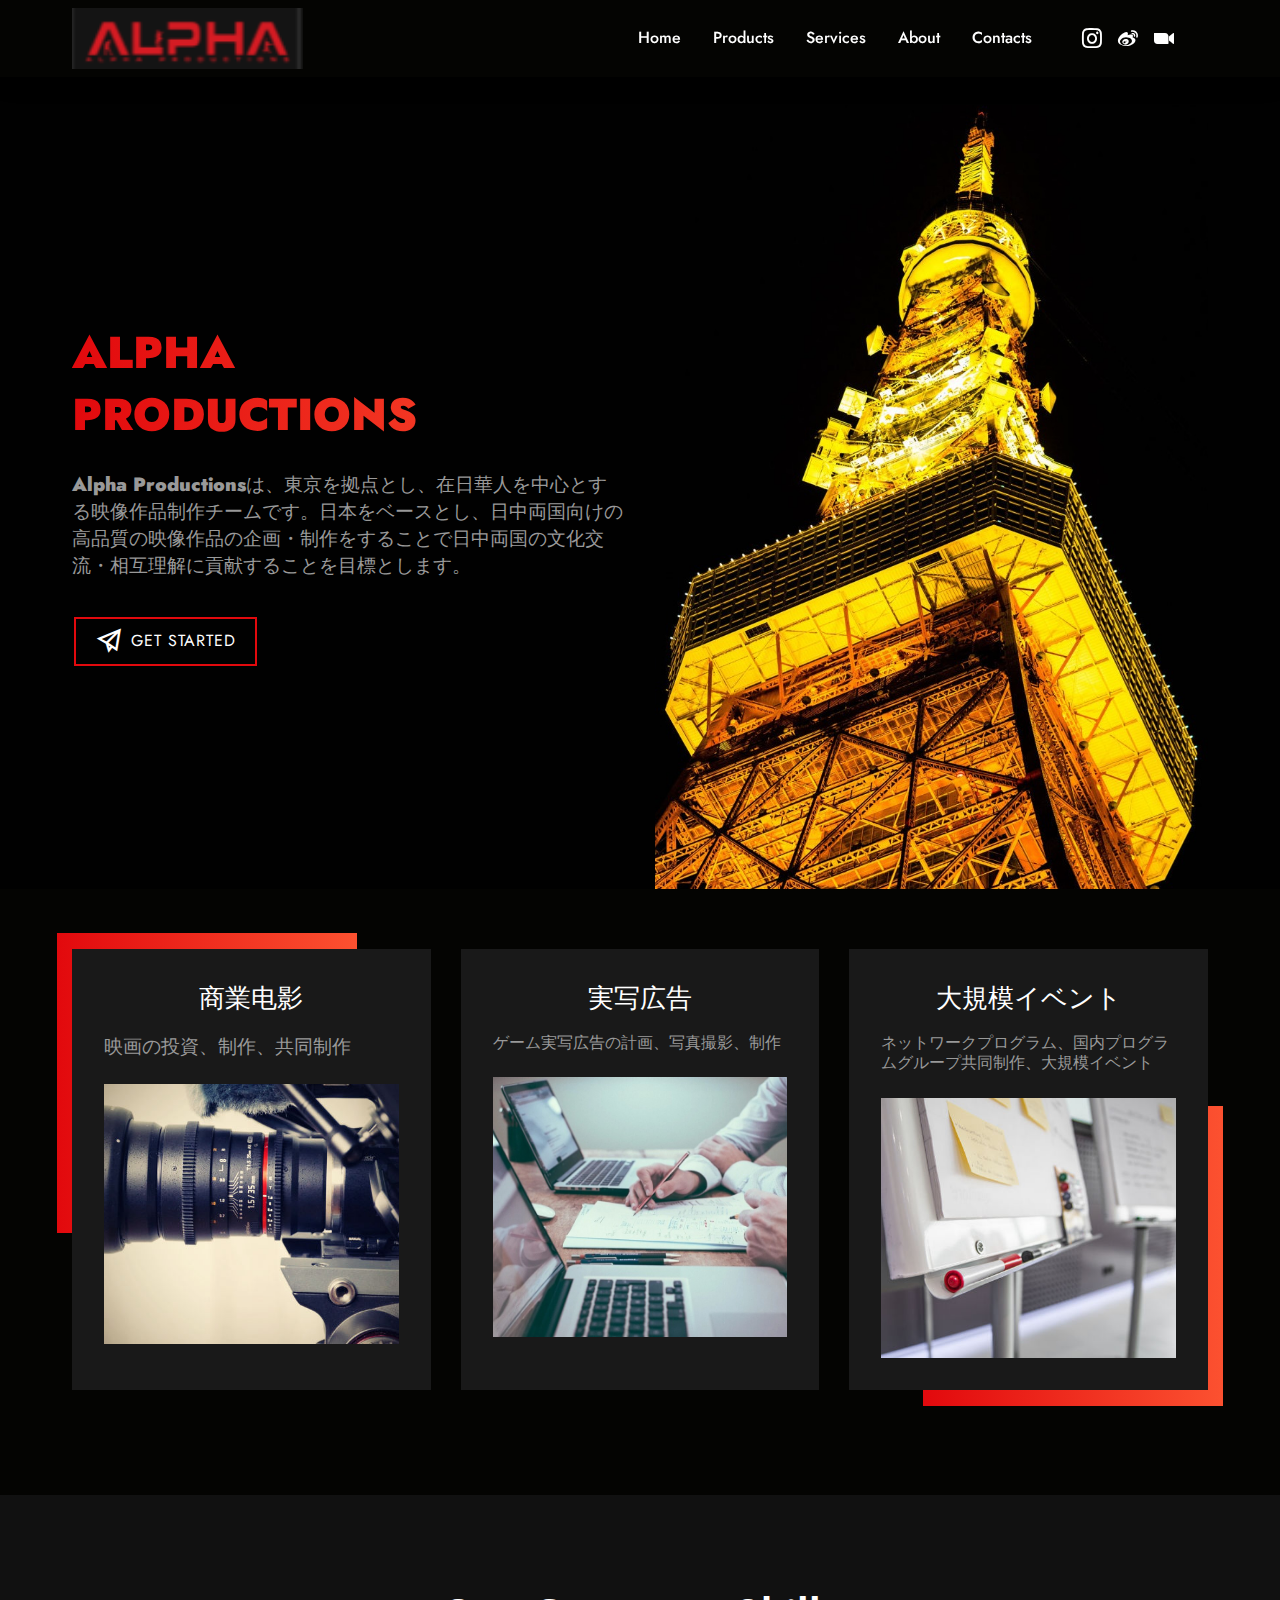
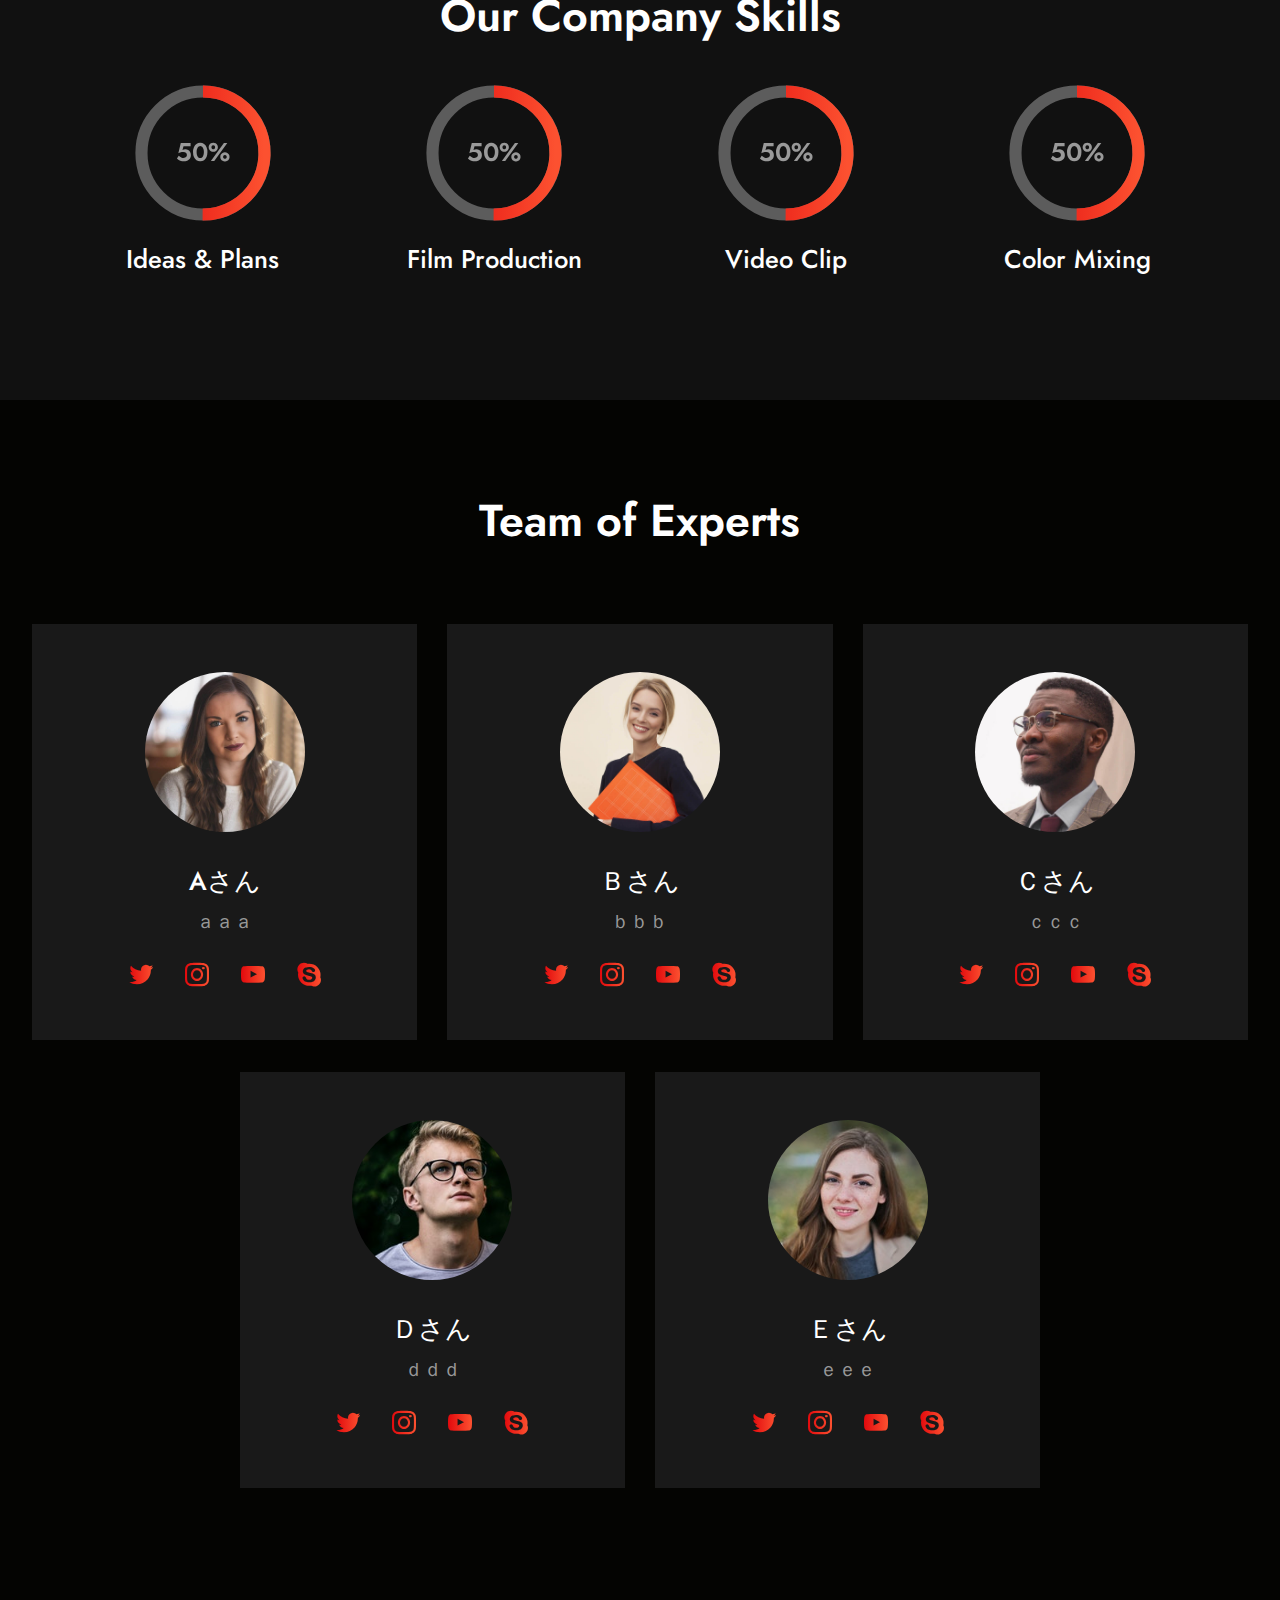
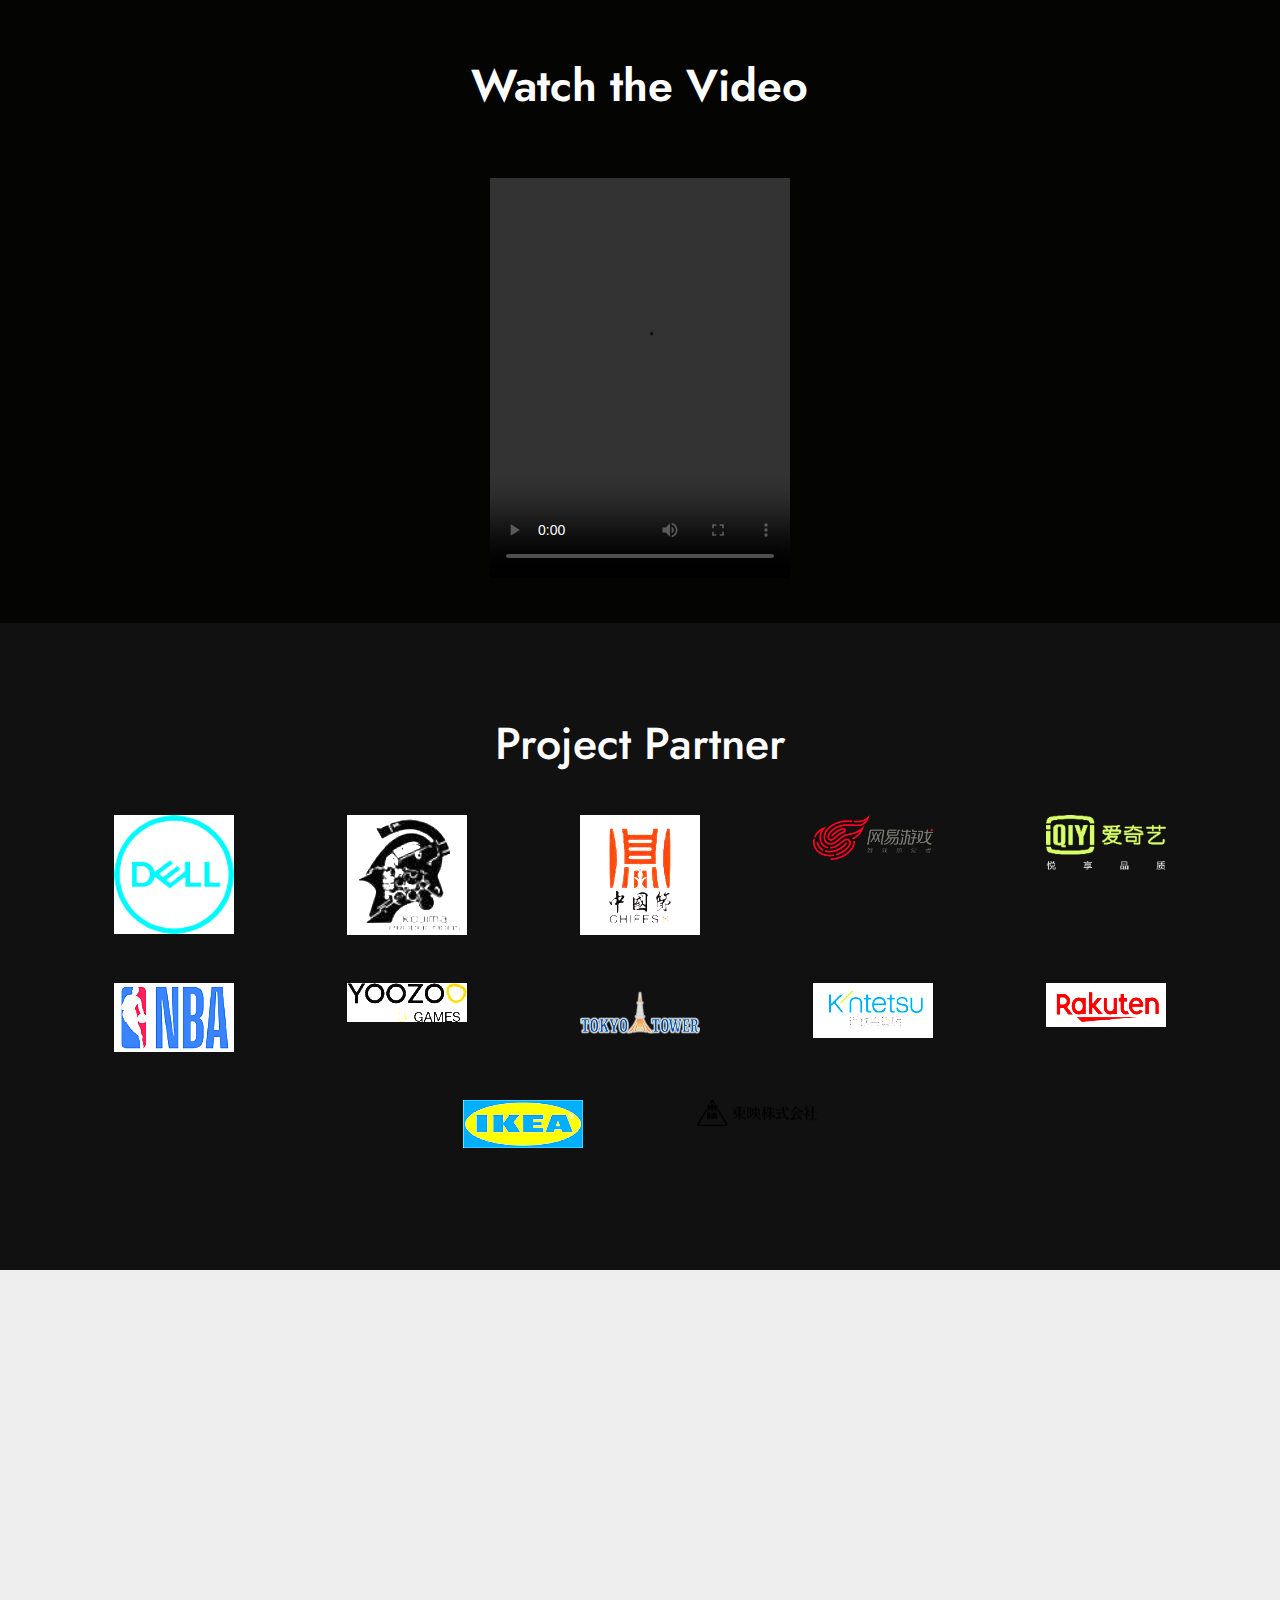
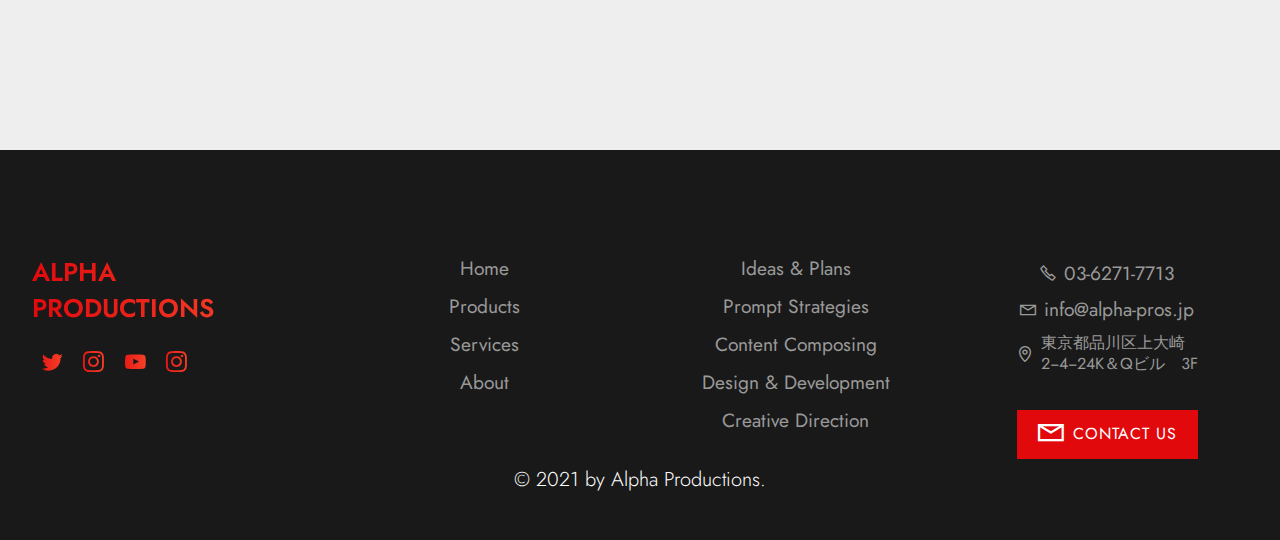
==== index.html @ e60ab0ce "copyRight" ====
<!DOCTYPE html>
<html  >
<head>
  
  <meta charset="UTF-8">
  <meta http-equiv="X-UA-Compatible" content="IE=edge">
  
  <meta name="viewport" content="width=device-width, initial-scale=1, minimum-scale=1">
  <link rel="shortcut icon" href="assets/images/1-121x76.png" type="image/x-icon">
  <meta name="description" content="Alpha Productionsは、東京を拠点とし、在日華人を中心とする映像作品制作チームです。日本をベースとし、日中両国向けの高品質の映像作品の企画・制作をすることで日中両国の文化交流・相互理解に貢献することを目標とします。">
  
  
  <title>Home</title>
  <link rel="stylesheet" href="assets/web/assets/mobirise-icons2/mobirise2.css">
  <link rel="stylesheet" href="assets/web/assets/mobirise-icons/mobirise-icons.css">
  <link rel="stylesheet" href="assets/tether/tether.min.css">
  <link rel="stylesheet" href="assets/bootstrap/css/bootstrap.min.css">
  <link rel="stylesheet" href="assets/bootstrap/css/bootstrap-grid.min.css">
  <link rel="stylesheet" href="assets/bootstrap/css/bootstrap-reboot.min.css">
  <link rel="stylesheet" href="assets/dropdown/css/style.css">
  <link rel="stylesheet" href="assets/as-pie-progress/css/progress.min.css">
  <link rel="stylesheet" href="assets/socicon/css/styles.css">
  <link rel="stylesheet" href="assets/theme/css/style.css">
  <link rel="preload" as="style" href="assets/mobirise/css/mbr-additional.css"><link rel="stylesheet" href="assets/mobirise/css/mbr-additional.css" type="text/css">
  
  
  
  

</head>
<body>
  
  <section class="menu cid-s1YLZwONfz" once="menu" id="menu1-1">
    
    <nav class="navbar navbar-dropdown navbar-fixed-top navbar-expand-lg">
        <div class="container">
            <div class="navbar-brand">
                <span class="navbar-logo">
                    <a href="index.html">
                        <img src="assets/images/1-121x76.png" alt="alpha" style="height: 3.8rem;">
                    </a>
                </span>
                
            </div>
            <button class="navbar-toggler" type="button" data-toggle="collapse" data-target="#navbarSupportedContent" aria-controls="navbarNavAltMarkup" aria-expanded="false" aria-label="Toggle navigation">
                <div class="hamburger">
                    <span></span>
                    <span></span>
                    <span></span>
                    <span></span>
                </div>
            </button>
            <div class="collapse navbar-collapse" id="navbarSupportedContent">
                <ul class="navbar-nav nav-dropdown nav-right" data-app-modern-menu="true"><li class="nav-item"><a class="nav-link link text-white text-primary display-4" href="index.html">Home</a>
                    </li><li class="nav-item"><a class="nav-link link text-white text-primary display-4" href="index.html">Products</a></li><li class="nav-item"><a class="nav-link link text-white text-primary display-4" href="index.html">Services</a></li>
                    <li class="nav-item"><a class="nav-link link text-white text-primary display-4" href="index.html">About</a></li><li class="nav-item"><a class="nav-link link text-white text-primary display-4" href="index.html">Contacts</a></li></ul>
                <div class="icons-menu">
                    <a href="index.html" target="_blank">
                        <span class="p-2 mbr-iconfont socicon-instagram socicon"></span>
                    </a>
                    <a href="index.html" target="_blank">
                        <span class="p-2 mbr-iconfont socicon-weibo socicon"></span>
                    </a>
                    <a href="index.html" target="_blank">
                        <span class="p-2 mbr-iconfont socicon-zoom socicon"></span>
                    </a>
                    
                    
                    
                </div>
                
            </div>
        </div>
    </nav>
</section>

<section class="header2 cid-s1YLYYtmhw" id="header2-0">
    
    
    <div class="container align-left">
        <div class="row justify-content-center">
            <div class="mbr-white col-md-12 my-auto md-pb col-lg-6">

                
                <h1 class="mbr-section-title mbr-white pb-3 mbr-fonts-style display-2"><strong>ALPHA </strong><br><strong>PRODUCTIONS</strong><strong><br></strong></h1>
                <p class="mbr-text pb-3 mbr-white mbr-light mbr-fonts-style display-7"><strong>Alpha Productions</strong>は、東京を拠点とし、在日華人を中心とする映像作品制作チームです。日本をベースとし、日中両国向けの高品質の映像作品の企画・制作をすることで日中両国の文化交流・相互理解に貢献することを目標とします。<br></p>
                <div class="mbr-section-btn"><a class="btn btn-sm btn-primary-outline display-4" href="index.html"><span class="mobi-mbri mobi-mbri-paper-plane mbr-iconfont mbr-iconfont-btn"></span>GET STARTED</a></div>

            </div>

            <div class="card col-12 img-col col-md-12 col-lg-6">
                <img src="assets/images/16pic-7626960-eeb3e0bf-2-1106x1966.jpeg" alt="">

            </div>



        </div>
    </div>
</section>

<section class="features3 cid-s1YM3FtOOn" id="features3-3">

    

    
    <div class="container mbr-white">
        <div class="row justify-content-center">

            <div class="card md-pb first col-12 col-md-6 col-lg-4">
                <div class="card-wrapper align-center">
                    <div class="card-box align-center">

                        <h4 class="mbr-section-title pb-2 mbr-semibold mbr-fonts-style display-5">商業电影</h4>
                        <p class="mbr-section-text align-center mbr-regular pb-2 mbr-fonts-style display-7">
                            映画の投資、制作、共同制作</p>
                    </div>
                    <div class="img-wrapper">
                        <img src="assets/images/mbr-589x391.jpg" alt="">
                    </div>
                </div>
            </div>

            <div class="card md-pb col-12 col-md-6 col-lg-4">
                <div class="card-wrapper align-center">
                    <div class="card-box align-center">

                        <h4 class="mbr-section-title pb-2 mbr-semibold mbr-fonts-style display-5">実写広告</h4>
                        <p class="mbr-section-text align-center mbr-regular pb-2 mbr-fonts-style display-4">ゲーム実写広告の計画、写真撮影、制作</p>
                    </div>
                    <div class="img-wrapper">
                        <img src="assets/images/03.jpg" alt="">
                    </div>
                </div>
            </div>



            <div class="card last col-12 col-md-6 col-lg-4">
                <div class="card-wrapper align-center">
                    <div class="card-box align-center">

                        <h4 class="mbr-section-title pb-2 mbr-semibold mbr-fonts-style display-5">大規模イベント</h4>
                        <p class="mbr-section-text align-center mbr-regular pb-2 mbr-fonts-style display-4">
                            ネットワークプログラム、国内プログラムグループ共同制作、大規模イベント</p>
                    </div>
                    <div class="img-wrapper">
                        <img src="assets/images/mbr-589x394.jpg" alt="">
                    </div>
                </div>
            </div>




        </div>
    </div>
</section>

<section class="progress-bars1 circle-progress-section cid-s1YMw7pFhM" id="progress1-c">
    
    
    <svg class="svg-gradient">
        <linearGradient>
            <stop offset="0%" stop-color="#e2090d"></stop>
            <stop offset="100%" stop-color="#fc5130"></stop>
        </linearGradient>
    </svg>
    <div class="container mbr-white">
        <div class="row justify-content-center">
            <div class="col-lg-9">
                <h2 class="mbr-section-title pb-3 mbr-bold align-center mbr-fonts-style display-2">Our Company Skills</h2>

                

            </div>
        </div>
        <div class="row justify-content-center">
            <div class="card col-lg-3 p-3 align-center">
                <div class="wrap">
                    <div class="pie_progress progress1" role="progressbar" data-goal="100">
                        <p class="pie_progress__number mbr-fonts-style display-5"></p>
                    </div>
                </div>
                <div class="mbr-crt-title pt-3">
                    <h4 class="card-title py-2 mbr-semibold mbr-fonts-style display-5">Ideas &amp; Plans</h4>
                </div>
                <div class="mbr-crt-text pt-2">
                    
                </div>
            </div>
            <div class="card col-lg-3 p-3 align-center">
                <div class="wrap">
                    <div class="pie_progress progress2" role="progressbar" data-goal="100">
                        <p class="pie_progress__number mbr-fonts-style display-5">100%</p>
                    </div>
                </div>
                <div class="mbr-crt-title pt-3">
                    <h4 class="card-title py-2 mbr-semibold mbr-fonts-style display-5">Film Production</h4>
                </div>
                <div class="mbr-crt-text pt-2">
                    
                </div>
            </div>
            <div class="card col-lg-3 p-3 align-center">
                <div class="wrap">
                    <div class="pie_progress progress3" role="progressbar" data-goal="100">
                        <p class="pie_progress__number mbr-fonts-style display-5"></p>
                    </div>
                </div>
                <div class="mbr-crt-title pt-3">
                    <h4 class="card-title py-2 mbr-semibold mbr-fonts-style display-5">Video Clip</h4>
                </div>
                <div class="mbr-crt-text pt-2">
                    
                </div>
            </div>
            <div class="card col-lg-3 p-3 align-center">
                <div class="wrap">
                    <div class="pie_progress progress4" role="progressbar" data-goal="100">
                        <p class="pie_progress__number mbr-fonts-style display-5"></p>
                    </div>
                </div>
                <div class="mbr-crt-title pt-3">
                    <h4 class="card-title py-2 mbr-semibold mbr-fonts-style display-5"><div>Color Mixing</div></h4>
                </div>
                <div class="mbr-crt-text pt-2">
                    
                </div>
            </div>
        </div>
    </div>
</section>

<section class="team1 cid-s1YM9uDjlF" id="team1-4">
    

    
    <div class="container-fluid mbr-white">
        <div class="row justify-content-center">
            <div class="col-12 col-md-12 col-lg-10 pb-5">
                <h4 class="main-title align-center pb-3 mbr-bold mbr-black mbr-fonts-style display-2">Team of Experts</h4>
                
            </div>
        </div>
        <div class="row justify-content-center">
            <div class="card col-12 col-md-6 col-lg-4">
                <div class="card-wrapper align-center">
                    <div class="img-wrapper">
                        <img src="assets/images/face1.jpg" alt="">
                    </div>
                    <div class="card-box ">
                        <h3 class="mbr-subtitle mbr-semibold mbr-fonts-style display-5">Aさん</h3>
                        <h4 class="card-title mbr-regular mbr-black mbr-fonts-style display-7">ａａａ</h4>
                    </div>
                    <div class="text-wrap">

                        <div class="icon-wrapper">
                            <span class="link-icon socicon-twitter socicon"></span>
                        </div>
                        <div class="icon-wrapper">
                            <span class="link-icon socicon-instagram socicon"></span>
                        </div>
                        <div class="icon-wrapper">
                            <span class="link-icon socicon-youtube socicon"></span>
                        </div>
                        <div class="icon-wrapper">
                            <span class="link-icon socicon-skype socicon"></span>
                        </div>
                    </div>
                </div>
            </div>
            <div class="card col-12 col-md-6 col-lg-4">
                <div class="card-wrapper align-center">
                    <div class="img-wrapper">
                        <img src="assets/images/face2.jpg" alt="">
                    </div>
                    <div class="card-box ">
                        <h3 class="mbr-subtitle mbr-semibold mbr-fonts-style display-5">Ｂさん</h3>
                        <h4 class="card-title mbr-regular mbr-black mbr-fonts-style display-7">ｂｂｂ</h4>
                    </div>
                    <div class="text-wrap">

                        <div class="icon-wrapper">
                            <span class="link-icon socicon-twitter socicon"></span>
                        </div>
                        <div class="icon-wrapper">
                            <span class="link-icon socicon-instagram socicon"></span>
                        </div>
                        <div class="icon-wrapper">
                            <span class="link-icon socicon-youtube socicon"></span>
                        </div>
                        <div class="icon-wrapper">
                            <span class="link-icon socicon-skype socicon"></span>
                        </div>
                    </div>
                </div>
            </div>
            <div class="card col-12 col-md-6 col-lg-4">
                <div class="card-wrapper align-center">
                    <div class="img-wrapper">
                        <img src="assets/images/face3.jpg" alt="">
                    </div>
                    <div class="card-box ">
                        <h3 class="mbr-subtitle mbr-semibold mbr-fonts-style display-5">Ｃさん</h3>
                        <h4 class="card-title mbr-regular mbr-black mbr-fonts-style display-7">ｃｃｃ</h4>
                    </div>
                    <div class="text-wrap">

                        <div class="icon-wrapper">
                            <span class="link-icon socicon-twitter socicon"></span>
                        </div>
                        <div class="icon-wrapper">
                            <span class="link-icon socicon-instagram socicon"></span>
                        </div>
                        <div class="icon-wrapper">
                            <span class="link-icon socicon-youtube socicon"></span>
                        </div>
                        <div class="icon-wrapper">
                            <span class="link-icon socicon-skype socicon"></span>
                        </div>
                    </div>
                </div>
            </div>
            <div class="card col-12 col-md-6 col-lg-4">
                <div class="card-wrapper align-center">
                    <div class="img-wrapper">
                        <img src="assets/images/face4.jpg" alt="">
                    </div>
                    <div class="card-box ">
                        <h3 class="mbr-subtitle mbr-semibold mbr-fonts-style display-5">Ｄさん</h3>
                        <h4 class="card-title mbr-regular mbr-black mbr-fonts-style display-7">ｄｄｄ</h4>
                    </div>
                    <div class="text-wrap">

                        <div class="icon-wrapper">
                            <span class="link-icon socicon-twitter socicon"></span>
                        </div>
                        <div class="icon-wrapper">
                            <span class="link-icon socicon-instagram socicon"></span>
                        </div>
                        <div class="icon-wrapper">
                            <span class="link-icon socicon-youtube socicon"></span>
                        </div>
                        <div class="icon-wrapper">
                            <span class="link-icon socicon-skype socicon"></span>
                        </div>
                    </div>
                </div>
            </div>
            <div class="card col-12 col-md-6 col-lg-4">
                <div class="card-wrapper align-center">
                    <div class="img-wrapper">
                        <img src="assets/images/face5.jpg" alt="">
                    </div>
                    <div class="card-box ">
                        <h3 class="mbr-subtitle mbr-semibold mbr-fonts-style display-5">Ｅさん</h3>
                        <h4 class="card-title mbr-regular mbr-black mbr-fonts-style display-7">ｅｅｅ</h4>
                    </div>
                    <div class="text-wrap">

                        <div class="icon-wrapper">
                            <span class="link-icon socicon-twitter socicon"></span>
                        </div>
                        <div class="icon-wrapper">
                            <span class="link-icon socicon-instagram socicon"></span>
                        </div>
                        <div class="icon-wrapper">
                            <span class="link-icon socicon-youtube socicon"></span>
                        </div>
                        <div class="icon-wrapper">
                            <span class="link-icon socicon-skype socicon"></span>
                        </div>
                    </div>
                </div>
            </div>
        </div>
    </div>
</section>

<section class="video1 solutionm4_video1 cid-squ0eAi9KP" id="video1-0">
    
    
    <div class="container align-center">
        <div class="row justify-content-md-center">
            <div class="mbr-black col-md-12 col-lg-8 pb-5">
                <h3 class="mbr-section-title mbr-semibold pb-1 align-center mbr-bold mbr-fonts-style display-2">Watch the
                    Video
                </h3>
                
            </div>
            <div class="mbr-white col-md-12 col-12 col-lg-9">
                <div class="wrapper">
<!--                     <div class="box"> -->
<!--                         <div class="mbr-media show-modal align-center py-2" data-modal=".modalWindow">
                            <div class="icon-wrap">
                                <span mbr-icon class="mbr-iconfont mobi-mbri-play mobi-mbri"></span>
                            </div>
                        </div> -->
                        <video class="box d-none d-md-block" controls="" controlslist="nodownload">
  <source src="https://video.wixstatic.com/video/cf87ef_399677374e7f4bf59d08af5f567a2435/1080p/mp4/file.mp4" type="video/mp4">
</video>
                                            <video class="d-md-none d-block" controls="" controlslist="nodownload" width="100%">
  <source src="https://video.wixstatic.com/video/cf87ef_399677374e7f4bf59d08af5f567a2435/1080p/mp4/file.mp4" type="video/mp4">
</video>
<!--                     </div> -->
                </div>
            </div>
        </div>
    </div>
    <div>
        <div class="modalWindow" style="display: none;">
            <div class="modalWindow-container">
                <div class="modalWindow-video-container">
                    <div class="modalWindow-video">
                        <iframe width="100%" height="100%" frameborder="0" allowfullscreen="1" data-src="https://video.wixstatic.com/video/cf87ef_399677374e7f4bf59d08af5f567a2435/1080p/mp4/file.mp4"></iframe>
                    </div>
                    <a class="close" role="button" data-dismiss="modal">
                        <span aria-hidden="true" class="mbri-close mbr-iconfont closeModal"></span>
                        <span class="sr-only">Close</span>
                    </a>
                </div>
            </div>
        </div>
    </div>
</section>

<section class="clients1 cid-s1YMnlZGXl" id="clients1-b">
    <!-- Block parameters controls (Blue "Gear" panel) -->
    
    <!-- End block parameters -->
    <div class="container images-container">
        <div class="row justify-content-center">
            <div class="col-md-12">
                <h2 class="mbr-section-title mbr-semibold pb-3 mbr-white align-center mbr-fonts-style display-2">Project Partner</h2>
                
            </div>
            <div class="col-md-3 card">
                <img src="assets/images/2-101x100.png" alt="">
            </div>
            <div class="col-md-3 card">
                <img src="assets/images/3-92x92.jpg" alt="">
            </div>
            <div class="col-md-3 card">
                <img src="assets/images/13-143x143.jpg" alt="">
            </div>
            <div class="col-md-3 card">
                <img src="assets/images/4-226x84.png" alt="">
            </div>
            <div class="col-md-3 card">
                <img src="assets/images/5-170x78.png" alt="">
            </div>
            <div class="col-md-3 card">
                <img src="assets/images/6-160x91.png" alt="">
            </div>
            <div class="col-md-3 card">
                <img src="assets/images/7-190x61.jpg" alt="">
            </div>
            <div class="col-md-3 card">
                <img src="assets/images/11-152x74.png" alt="">
            </div>
            <div class="col-md-3 card">
                <img src="assets/images/10-174x79.png" alt="">
            </div>
            <div class="col-md-3 card">
                <img src="assets/images/9-182x67.png" alt="">
            </div>
             <div class="col-md-3 card">
                <img src="assets/images/8-180x73.png" alt="">
            </div>
             <div class="col-md-3 card">
                <img src="assets/images/12-240x53.png" alt="">
            </div>
        </div>
    </div>
</section>

<section class="map1 cid-s1YMf6Zm9K" id="map1-8">

     

    <div class="google-map"><iframe frameborder="0" style="border:0" src="https://www.google.com/maps/embed/v1/place?key=AIzaSyCZI5F_k6S1k46ujh0SNrapM89f7mJxd30&amp;q=東京都品川区上大崎２−４−２４" allowfullscreen=""></iframe></div>
</section>

<section class="footer2 cid-s1YMdWQfw7" once="footers" id="footer2-7">
    
    
    <div class="container">
        <div class="row align-left">
            <div class="col-md-6 col-lg-3">
                <h3 class="title pb-2 align-left mbr-bold mbr-fonts-style display-5">ALPHA <br>PRODUCTIONS</h3>
                
                <div class="socicon-wrap">
                    <span class="mbr-iconfont socicon-twitter socicon"></span>
                    <span class="mbr-iconfont socicon-instagram socicon"></span>
                    <span class="mbr-iconfont socicon-youtube socicon"></span>
                    <span class="mbr-iconfont socicon-instagram socicon"></span>
                </div>
            </div>
            <div class="col-md-6 col-lg-3">
                <div class="align-wrap">
                    <div class="item-wrap">
                        <div class="icons-wrap pb-2">
                            <p class="icon-title mbr-regular mbr-fonts-style display-7">
                                Home<br></p>
                        </div>
                    </div>
                    <div class="item-wrap">
                        <div class="icons-wrap pb-2">
                            <p class="icon-title mbr-regular mbr-fonts-style display-7">Products</p>
                        </div>
                    </div>
                    <div class="item-wrap">
                        <div class="icons-wrap pb-2">
                            <p class="icon-title mbr-regular mbr-fonts-style display-7">Services</p>
                        </div>
                    </div>
                    <div class="item-wrap">
                        <div class="icons-wrap pb-2">
                            <p class="icon-title mbr-regular mbr-fonts-style display-7">About</p>
                        </div>
                    </div>
                    <div class="item-wrap">
                        
                    </div>
                </div>
            </div>
            <div class="col-md-6 col-lg-3">
                <div class="align-wrap">
                    <div class="item-wrap">
                        <div class="icons-wrap pb-2">

                            <p class="icon-title mbr-regular mbr-fonts-style display-7">
                                Ideas &amp; Plans<br></p>
                        </div>
                    </div>
                    <div class="item-wrap">
                        <div class="icons-wrap pb-2">
                            <p class="icon-title mbr-regular mbr-fonts-style display-7">Prompt Strategies</p>
                        </div>
                    </div>
                    <div class="item-wrap">
                        <div class="icons-wrap pb-2">
                            <p class="icon-title mbr-regular mbr-fonts-style display-7">Content Composing</p>
                        </div>
                    </div>
                    <div class="item-wrap">
                        <div class="icons-wrap pb-2">
                            <p class="icon-title mbr-regular mbr-fonts-style display-7">Design &amp; Development</p>
                        </div>
                    </div>
                    <div class="item-wrap">
                        <div class="icons-wrap pb-2">
                            <p class="icon-title mbr-regular mbr-fonts-style display-7">Creative Direction</p>
                        </div>
                    </div>
                </div>
            </div>
            <div class="col-md-6 align-center col-lg-3">

                <div class="list-items pb-4">
                    <div class="item mbr-flex">
                        <span class="item-icon mobi-mbri-phone mobi-mbri"></span>
                        <p class="item-text mbr-regular mbr-white mbr-fonts-style display-7">03-6271-7713</p>
                    </div>

                    <div class="item mbr-flex">
                        <span class="item-icon mobi-mbri-letter mobi-mbri"></span>
                        <p class="item-text mbr-regular mbr-white mbr-fonts-style display-7"> info@alpha-pros.jp</p>

                    </div>

                    <div class="item mbr-flex">
                        <span class="item-icon mobi-mbri-map-pin mobi-mbri"></span>
                        <p class="item-text mbr-regular mbr-white mbr-fonts-style display-4">東京都品川区上大崎<br>２−４−２４K＆Qビル　３F</p>

                    </div>

                    

                    
                </div>
                <div class="mbr-section-btn"><a class="btn btn-sm btn-primary display-4" href="index.html"><span class="mobi-mbri mobi-mbri-letter mbr-iconfont mbr-iconfont-btn"></span>CONTACT US</a></div>
            </div>
        </div>
    </div>
    <div class="copyright">© 2021 by Alpha Productions.</div>
</section>


<script src="assets/web/assets/jquery/jquery.min.js"></script>
  <script src="assets/popper/popper.min.js"></script>
  <script src="assets/tether/tether.min.js"></script>
  <script src="assets/bootstrap/js/bootstrap.min.js"></script>
  <script src="assets/smoothscroll/smooth-scroll.js"></script>
  <script src="assets/dropdown/js/nav-dropdown.js"></script>
  <script src="assets/dropdown/js/navbar-dropdown.js"></script>
  <script src="assets/touchswipe/jquery.touch-swipe.min.js"></script>
  <script src="assets/as-pie-progress/jquery-as-pie-progress.min.js"></script>
  <script src="assets/playervimeo/vimeo_player.js"></script>
  <script src="assets/theme/js/script.js"></script>
  
  
  

</body>
</html>
---- assets/web/assets/mobirise-icons2/mobirise2.css ----
@font-face {
  font-family: 'Moririse2';
  font-display: swap;
  src:  url('mobirise2.eot?f2bix4');
  src:  url('mobirise2.eot?f2bix4#iefix') format('embedded-opentype'),
    url('mobirise2.ttf?f2bix4') format('truetype'),
    url('mobirise2.woff?f2bix4') format('woff'),
    url('mobirise2.svg?f2bix4#mobirise2') format('svg');
  font-weight: normal;
  font-style: normal;
}

[class^="mobi-"], [class*=" mobi-"] {
  /* use !important to prevent issues with browser extensions that change fonts */
  font-family: 'Moririse2' !important;
  speak: none;
  font-style: normal;
  font-weight: normal;
  font-variant: normal;
  text-transform: none;
  line-height: 1;

  /* Better Font Rendering =========== */
  -webkit-font-smoothing: antialiased;
  -moz-osx-font-smoothing: grayscale;
}

.mobi-mbri-add-submenu:before {
  content: "\e900";
}
.mobi-mbri-alert:before {
  content: "\e901";
}
.mobi-mbri-align-center:before {
  content: "\e902";
}
.mobi-mbri-align-justify:before {
  content: "\e903";
}
.mobi-mbri-align-left:before {
  content: "\e904";
}
.mobi-mbri-align-right:before {
  content: "\e905";
}
.mobi-mbri-android:before {
  content: "\e906";
}
.mobi-mbri-apple:before {
  content: "\e907";
}
.mobi-mbri-arrow-down:before {
  content: "\e908";
}
.mobi-mbri-arrow-next:before {
  content: "\e909";
}
.mobi-mbri-arrow-prev:before {
  content: "\e90a";
}
.mobi-mbri-arrow-up:before {
  content: "\e90b";
}
.mobi-mbri-bold:before {
  content: "\e90c";
}
.mobi-mbri-bookmark:before {
  content: "\e90d";
}
.mobi-mbri-bootstrap:before {
  content: "\e90e";
}
.mobi-mbri-briefcase:before {
  content: "\e90f";
}
.mobi-mbri-browse:before {
  content: "\e910";
}
.mobi-mbri-bulleted-list:before {
  content: "\e911";
}
.mobi-mbri-calendar:before {
  content: "\e912";
}
.mobi-mbri-camera:before {
  content: "\e913";
}
.mobi-mbri-cart-add:before {
  content: "\e914";
}
.mobi-mbri-cart-full:before {
  content: "\e915";
}
.mobi-mbri-cash:before {
  content: "\e916";
}
.mobi-mbri-change-style:before {
  content: "\e917";
}
.mobi-mbri-chat:before {
  content: "\e918";
}
.mobi-mbri-clock:before {
  content: "\e919";
}
.mobi-mbri-close:before {
  content: "\e91a";
}
.mobi-mbri-cloud:before {
  content: "\e91b";
}
.mobi-mbri-code:before {
  content: "\e91c";
}
.mobi-mbri-contact-form:before {
  content: "\e91d";
}
.mobi-mbri-credit-card:before {
  content: "\e91e";
}
.mobi-mbri-cursor-click:before {
  content: "\e91f";
}
.mobi-mbri-cust-feedback:before {
  content: "\e920";
}
.mobi-mbri-database:before {
  content: "\e921";
}
.mobi-mbri-delivery:before {
  content: "\e922";
}
.mobi-mbri-desktop:before {
  content: "\e923";
}
.mobi-mbri-devices:before {
  content: "\e924";
}
.mobi-mbri-down:before {
  content: "\e925";
}
.mobi-mbri-download-2:before {
  content: "\e926";
}
.mobi-mbri-download:before {
  content: "\e927";
}
.mobi-mbri-drag-n-drop-2:before {
  content: "\e928";
}
.mobi-mbri-drag-n-drop:before {
  content: "\e929";
}
.mobi-mbri-edit-2:before {
  content: "\e92a";
}
.mobi-mbri-edit:before {
  content: "\e92b";
}
.mobi-mbri-error:before {
  content: "\e92c";
}
.mobi-mbri-extension:before {
  content: "\e92d";
}
.mobi-mbri-features:before {
  content: "\e92e";
}
.mobi-mbri-file:before {
  content: "\e92f";
}
.mobi-mbri-flag:before {
  content: "\e930";
}
.mobi-mbri-folder:before {
  content: "\e931";
}
.mobi-mbri-gift:before {
  content: "\e932";
}
.mobi-mbri-github:before {
  content: "\e933";
}
.mobi-mbri-globe-2:before {
  content: "\e934";
}
.mobi-mbri-globe:before {
  content: "\e935";
}
.mobi-mbri-growing-chart:before {
  content: "\e936";
}
.mobi-mbri-hearth:before {
  content: "\e937";
}
.mobi-mbri-help:before {
  content: "\e938";
}
.mobi-mbri-home:before {
  content: "\e939";
}
.mobi-mbri-hot-cup:before {
  content: "\e93a";
}
.mobi-mbri-idea:before {
  content: "\e93b";
}
.mobi-mbri-image-gallery:before {
  content: "\e93c";
}
.mobi-mbri-image-slider:before {
  content: "\e93d";
}
.mobi-mbri-info:before {
  content: "\e93e";
}
.mobi-mbri-italic:before {
  content: "\e93f";
}
.mobi-mbri-key:before {
  content: "\e940";
}
.mobi-mbri-laptop:before {
  content: "\e941";
}
.mobi-mbri-layers:before {
  content: "\e942";
}
.mobi-mbri-left-right:before {
  content: "\e943";
}
.mobi-mbri-left:before {
  content: "\e944";
}
.mobi-mbri-letter:before {
  content: "\e945";
}
.mobi-mbri-like:before {
  content: "\e946";
}
.mobi-mbri-link:before {
  content: "\e947";
}
.mobi-mbri-lock:before {
  content: "\e948";
}
.mobi-mbri-login:before {
  content: "\e949";
}
.mobi-mbri-logout:before {
  content: "\e94a";
}
.mobi-mbri-magic-stick:before {
  content: "\e94b";
}
.mobi-mbri-map-pin:before {
  content: "\e94c";
}
.mobi-mbri-menu:before {
  content: "\e94d";
}
.mobi-mbri-mobile-2:before {
  content: "\e94e";
}
.mobi-mbri-mobile-horizontal:before {
  content: "\e94f";
}
.mobi-mbri-mobile:before {
  content: "\e950";
}
.mobi-mbri-mobirise:before {
  content: "\e951";
}
.mobi-mbri-more-horizontal:before {
  content: "\e952";
}
.mobi-mbri-more-vertical:before {
  content: "\e953";
}
.mobi-mbri-music:before {
  content: "\e954";
}
.mobi-mbri-new-file:before {
  content: "\e955";
}
.mobi-mbri-numbered-list:before {
  content: "\e956";
}
.mobi-mbri-opened-folder:before {
  content: "\e957";
}
.mobi-mbri-pages:before {
  content: "\e958";
}
.mobi-mbri-paper-plane:before {
  content: "\e959";
}
.mobi-mbri-paperclip:before {
  content: "\e95a";
}
.mobi-mbri-phone:before {
  content: "\e95b";
}
.mobi-mbri-photo:before {
  content: "\e95c";
}
.mobi-mbri-photos:before {
  content: "\e95d";
}
.mobi-mbri-pin:before {
  content: "\e95e";
}
.mobi-mbri-play:before {
  content: "\e95f";
}
.mobi-mbri-plus:before {
  content: "\e960";
}
.mobi-mbri-preview:before {
  content: "\e961";
}
.mobi-mbri-print:before {
  content: "\e962";
}
.mobi-mbri-protect:before {
  content: "\e963";
}
.mobi-mbri-question:before {
  content: "\e964";
}
.mobi-mbri-quote-left:before {
  content: "\e965";
}
.mobi-mbri-quote-right:before {
  content: "\e966";
}
.mobi-mbri-redo:before {
  content: "\e967";
}
.mobi-mbri-refresh:before {
  content: "\e968";
}
.mobi-mbri-responsive-2:before {
  content: "\e969";
}
.mobi-mbri-responsive:before {
  content: "\e96a";
}
.mobi-mbri-right:before {
  content: "\e96b";
}
.mobi-mbri-rocket:before {
  content: "\e96c";
}
.mobi-mbri-sad-face:before {
  content: "\e96d";
}
.mobi-mbri-sale:before {
  content: "\e96e";
}
.mobi-mbri-save:before {
  content: "\e96f";
}
.mobi-mbri-search:before {
  content: "\e970";
}
.mobi-mbri-setting-2:before {
  content: "\e971";
}
.mobi-mbri-setting-3:before {
  content: "\e972";
}
.mobi-mbri-setting:before {
  content: "\e973";
}
.mobi-mbri-share:before {
  content: "\e974";
}
.mobi-mbri-shopping-bag:before {
  content: "\e975";
}
.mobi-mbri-shopping-basket:before {
  content: "\e976";
}
.mobi-mbri-shopping-cart:before {
  content: "\e977";
}
.mobi-mbri-sites:before {
  content: "\e978";
}
.mobi-mbri-smile-face:before {
  content: "\e979";
}
.mobi-mbri-speed:before {
  content: "\e97a";
}
.mobi-mbri-star:before {
  content: "\e97b";
}
.mobi-mbri-success:before {
  content: "\e97c";
}
.mobi-mbri-sun:before {
  content: "\e97d";
}
.mobi-mbri-sun2:before {
  content: "\e97e";
}
.mobi-mbri-tablet-vertical:before {
  content: "\e97f";
}
.mobi-mbri-tablet:before {
  content: "\e980";
}
.mobi-mbri-target:before {
  content: "\e981";
}
.mobi-mbri-timer:before {
  content: "\e982";
}
.mobi-mbri-to-ftp:before {
  content: "\e983";
}
.mobi-mbri-to-local-drive:before {
  content: "\e984";
}
.mobi-mbri-touch-swipe:before {
  content: "\e985";
}
.mobi-mbri-touch:before {
  content: "\e986";
}
.mobi-mbri-trash:before {
  content: "\e987";
}
.mobi-mbri-underline:before {
  content: "\e988";
}
.mobi-mbri-undo:before {
  content: "\e989";
}
.mobi-mbri-unlink:before {
  content: "\e98a";
}
.mobi-mbri-unlock:before {
  content: "\e98b";
}
.mobi-mbri-up-down:before {
  content: "\e98c";
}
.mobi-mbri-up:before {
  content: "\e98d";
}
.mobi-mbri-update:before {
  content: "\e98e";
}
.mobi-mbri-upload-2:before {
  content: "\e98f";
}
.mobi-mbri-upload:before {
  content: "\e990";
}
.mobi-mbri-user-2:before {
  content: "\e991";
}
.mobi-mbri-user:before {
  content: "\e992";
}
.mobi-mbri-users:before {
  content: "\e993";
}
.mobi-mbri-video-play:before {
  content: "\e994";
}
.mobi-mbri-video:before {
  content: "\e995";
}
.mobi-mbri-watch:before {
  content: "\e996";
}
.mobi-mbri-website-theme-2:before {
  content: "\e997";
}
.mobi-mbri-website-theme:before {
  content: "\e998";
}
.mobi-mbri-wifi:before {
  content: "\e999";
}
.mobi-mbri-windows:before {
  content: "\e99a";
}
.mobi-mbri-zoom-in:before {
  content: "\e99b";
}
.mobi-mbri-zoom-out:before {
  content: "\e99c";
}
---- assets/web/assets/mobirise-icons/mobirise-icons.css ----
@font-face {
  font-family: 'MobiriseIcons';
  src:  url('mobirise-icons.eot?spat4u');
  src:  url('mobirise-icons.eot?spat4u#iefix') format('embedded-opentype'),
    url('mobirise-icons.ttf?spat4u') format('truetype'),
    url('mobirise-icons.woff?spat4u') format('woff'),
    url('mobirise-icons.svg?spat4u#MobiriseIcons') format('svg');
  font-weight: normal;
  font-style: normal;
  font-display: swap;
}

[class^="mbri-"], [class*=" mbri-"] {
  /* use !important to prevent issues with browser extensions that change fonts */
  font-family: MobiriseIcons !important;
  speak: none;
  font-style: normal;
  font-weight: normal;
  font-variant: normal;
  text-transform: none;
  line-height: 1;

  /* Better Font Rendering =========== */
  -webkit-font-smoothing: antialiased;
  -moz-osx-font-smoothing: grayscale;
}

.mbri-add-submenu:before {
  content: "\e900";
}
.mbri-alert:before {
  content: "\e901";
}
.mbri-align-center:before {
  content: "\e902";
}
.mbri-align-justify:before {
  content: "\e903";
}
.mbri-align-left:before {
  content: "\e904";
}
.mbri-align-right:before {
  content: "\e905";
}
.mbri-android:before {
  content: "\e906";
}
.mbri-apple:before {
  content: "\e907";
}
.mbri-arrow-down:before {
  content: "\e908";
}
.mbri-arrow-next:before {
  content: "\e909";
}
.mbri-arrow-prev:before {
  content: "\e90a";
}
.mbri-arrow-up:before {
  content: "\e90b";
}
.mbri-bold:before {
  content: "\e90c";
}
.mbri-bookmark:before {
  content: "\e90d";
}
.mbri-bootstrap:before {
  content: "\e90e";
}
.mbri-briefcase:before {
  content: "\e90f";
}
.mbri-browse:before {
  content: "\e910";
}
.mbri-bulleted-list:before {
  content: "\e911";
}
.mbri-calendar:before {
  content: "\e912";
}
.mbri-camera:before {
  content: "\e913";
}
.mbri-cart-add:before {
  content: "\e914";
}
.mbri-cart-full:before {
  content: "\e915";
}
.mbri-cash:before {
  content: "\e916";
}
.mbri-change-style:before {
  content: "\e917";
}
.mbri-chat:before {
  content: "\e918";
}
.mbri-clock:before {
  content: "\e919";
}
.mbri-close:before {
  content: "\e91a";
}
.mbri-cloud:before {
  content: "\e91b";
}
.mbri-code:before {
  content: "\e91c";
}
.mbri-contact-form:before {
  content: "\e91d";
}
.mbri-credit-card:before {
  content: "\e91e";
}
.mbri-cursor-click:before {
  content: "\e91f";
}
.mbri-cust-feedback:before {
  content: "\e920";
}
.mbri-database:before {
  content: "\e921";
}
.mbri-delivery:before {
  content: "\e922";
}
.mbri-desktop:before {
  content: "\e923";
}
.mbri-devices:before {
  content: "\e924";
}
.mbri-down:before {
  content: "\e925";
}
.mbri-download:before {
  content: "\e989";
}
.mbri-drag-n-drop:before {
  content: "\e927";
}
.mbri-drag-n-drop2:before {
  content: "\e928";
}
.mbri-edit:before {
  content: "\e929";
}
.mbri-edit2:before {
  content: "\e92a";
}
.mbri-error:before {
  content: "\e92b";
}
.mbri-extension:before {
  content: "\e92c";
}
.mbri-features:before {
  content: "\e92d";
}
.mbri-file:before {
  content: "\e92e";
}
.mbri-flag:before {
  content: "\e92f";
}
.mbri-folder:before {
  content: "\e930";
}
.mbri-gift:before {
  content: "\e931";
}
.mbri-github:before {
  content: "\e932";
}
.mbri-globe:before {
  content: "\e933";
}
.mbri-globe-2:before {
  content: "\e934";
}
.mbri-growing-chart:before {
  content: "\e935";
}
.mbri-hearth:before {
  content: "\e936";
}
.mbri-help:before {
  content: "\e937";
}
.mbri-home:before {
  content: "\e938";
}
.mbri-hot-cup:before {
  content: "\e939";
}
.mbri-idea:before {
  content: "\e93a";
}
.mbri-image-gallery:before {
  content: "\e93b";
}
.mbri-image-slider:before {
  content: "\e93c";
}
.mbri-info:before {
  content: "\e93d";
}
.mbri-italic:before {
  content: "\e93e";
}
.mbri-key:before {
  content: "\e93f";
}
.mbri-laptop:before {
  content: "\e940";
}
.mbri-layers:before {
  content: "\e941";
}
.mbri-left-right:before {
  content: "\e942";
}
.mbri-left:before {
  content: "\e943";
}
.mbri-letter:before {
  content: "\e944";
}
.mbri-like:before {
  content: "\e945";
}
.mbri-link:before {
  content: "\e946";
}
.mbri-lock:before {
  content: "\e947";
}
.mbri-login:before {
  content: "\e948";
}
.mbri-logout:before {
  content: "\e949";
}
.mbri-magic-stick:before {
  content: "\e94a";
}
.mbri-map-pin:before {
  content: "\e94b";
}
.mbri-menu:before {
  content: "\e94c";
}
.mbri-mobile:before {
  content: "\e94d";
}
.mbri-mobile2:before {
  content: "\e94e";
}
.mbri-mobirise:before {
  content: "\e94f";
}
.mbri-more-horizontal:before {
  content: "\e950";
}
.mbri-more-vertical:before {
  content: "\e951";
}
.mbri-music:before {
  content: "\e952";
}
.mbri-new-file:before {
  content: "\e953";
}
.mbri-numbered-list:before {
  content: "\e954";
}
.mbri-opened-folder:before {
  content: "\e955";
}
.mbri-pages:before {
  content: "\e956";
}
.mbri-paper-plane:before {
  content: "\e957";
}
.mbri-paperclip:before {
  content: "\e958";
}
.mbri-photo:before {
  content: "\e959";
}
.mbri-photos:before {
  content: "\e95a";
}
.mbri-pin:before {
  content: "\e95b";
}
.mbri-play:before {
  content: "\e95c";
}
.mbri-plus:before {
  content: "\e95d";
}
.mbri-preview:before {
  content: "\e95e";
}
.mbri-print:before {
  content: "\e95f";
}
.mbri-protect:before {
  content: "\e960";
}
.mbri-question:before {
  content: "\e961";
}
.mbri-quote-left:before {
  content: "\e962";
}
.mbri-quote-right:before {
  content: "\e963";
}
.mbri-refresh:before {
  content: "\e964";
}
.mbri-responsive:before {
  content: "\e965";
}
.mbri-right:before {
  content: "\e966";
}
.mbri-rocket:before {
  content: "\e967";
}
.mbri-sad-face:before {
  content: "\e968";
}
.mbri-sale:before {
  content: "\e969";
}
.mbri-save:before {
  content: "\e96a";
}
.mbri-search:before {
  content: "\e96b";
}
.mbri-setting:before {
  content: "\e96c";
}
.mbri-setting2:before {
  content: "\e96d";
}
.mbri-setting3:before {
  content: "\e96e";
}
.mbri-share:before {
  content: "\e96f";
}
.mbri-shopping-bag:before {
  content: "\e970";
}
.mbri-shopping-basket:before {
  content: "\e971";
}
.mbri-shopping-cart:before {
  content: "\e972";
}
.mbri-sites:before {
  content: "\e973";
}
.mbri-smile-face:before {
  content: "\e974";
}
.mbri-speed:before {
  content: "\e975";
}
.mbri-star:before {
  content: "\e976";
}
.mbri-success:before {
  content: "\e977";
}
.mbri-sun:before {
  content: "\e978";
}
.mbri-sun2:before {
  content: "\e979";
}
.mbri-tablet:before {
  content: "\e97a";
}
.mbri-tablet-vertical:before {
  content: "\e97b";
}
.mbri-target:before {
  content: "\e97c";
}
.mbri-timer:before {
  content: "\e97d";
}
.mbri-to-ftp:before {
  content: "\e97e";
}
.mbri-to-local-drive:before {
  content: "\e97f";
}
.mbri-touch-swipe:before {
  content: "\e980";
}
.mbri-touch:before {
  content: "\e981";
}
.mbri-trash:before {
  content: "\e982";
}
.mbri-underline:before {
  content: "\e983";
}
.mbri-unlink:before {
  content: "\e984";
}
.mbri-unlock:before {
  content: "\e985";
}
.mbri-up-down:before {
  content: "\e986";
}
.mbri-up:before {
  content: "\e987";
}
.mbri-update:before {
  content: "\e988";
}
.mbri-upload:before {
 content: "\e926"; 
}
.mbri-user:before {
  content: "\e98a";
}
.mbri-user2:before {
  content: "\e98b";
}
.mbri-users:before {
  content: "\e98c";
}
.mbri-video:before {
  content: "\e98d";
}
.mbri-video-play:before {
  content: "\e98e";
}
.mbri-watch:before {
  content: "\e98f";
}
.mbri-website-theme:before {
  content: "\e990";
}
.mbri-wifi:before {
  content: "\e991";
}
.mbri-windows:before {
  content: "\e992";
}
.mbri-zoom-out:before {
  content: "\e993";
}
.mbri-redo:before {
  content: "\e994";
}
.mbri-undo:before {
  content: "\e995";
}
---- assets/dropdown/css/style.css ----
.navbar-dropdown {
  left: 0;
  padding: 0;
  position: absolute;
  right: 0;
  top: 0;
  transition: all 0.45s ease;
  z-index: 1030;
  background: #282828; }
  .navbar-dropdown .navbar-logo {
    margin-right: 0.8rem;
    transition: margin 0.3s ease-in-out;
    vertical-align: middle; }
    .navbar-dropdown .navbar-logo img {
      height: 3.125rem;
      transition: all 0.3s ease-in-out; }
    .navbar-dropdown .navbar-logo.mbr-iconfont {
      font-size: 3.125rem;
      line-height: 3.125rem; }
  .navbar-dropdown .navbar-caption {
    font-weight: 700;
    white-space: normal;
    vertical-align: -4px;
    line-height: 3.125rem !important; }
    .navbar-dropdown .navbar-caption, .navbar-dropdown .navbar-caption:hover {
      color: inherit;
      text-decoration: none; }
  .navbar-dropdown .mbr-iconfont + .navbar-caption {
    vertical-align: -1px; }
  .navbar-dropdown.navbar-fixed-top {
    position: fixed; }
  .navbar-dropdown .navbar-brand span {
    vertical-align: -4px; }
  .navbar-dropdown.bg-color.transparent {
    background: none; }
  .navbar-dropdown.navbar-short .navbar-brand {
    padding: 0.625rem 0; }
    .navbar-dropdown.navbar-short .navbar-brand span {
      vertical-align: -1px; }
  .navbar-dropdown.navbar-short .navbar-caption {
    line-height: 2.375rem !important;
    vertical-align: -2px; }
  .navbar-dropdown.navbar-short .navbar-logo {
    margin-right: 0.5rem; }
    .navbar-dropdown.navbar-short .navbar-logo img {
      height: 2.375rem; }
    .navbar-dropdown.navbar-short .navbar-logo.mbr-iconfont {
      font-size: 2.375rem;
      line-height: 2.375rem; }
  .navbar-dropdown.navbar-short .mbr-table-cell {
    height: 3.625rem; }
  .navbar-dropdown .navbar-close {
    left: 0.6875rem;
    position: fixed;
    top: 0.75rem;
    z-index: 1000; }
  .navbar-dropdown .hamburger-icon {
    content: "";
    display: inline-block;
    vertical-align: middle;
    width: 16px;
    -webkit-box-shadow: 0 -6px 0 1px #282828,0 0 0 1px #282828,0 6px 0 1px #282828;
    -moz-box-shadow: 0 -6px 0 1px #282828,0 0 0 1px #282828,0 6px 0 1px #282828;
    box-shadow: 0 -6px 0 1px #282828,0 0 0 1px #282828,0 6px 0 1px #282828; }

.dropdown-menu .dropdown-toggle[data-toggle="dropdown-submenu"]::after {
  border-bottom: 0.35em solid transparent;
  border-left: 0.35em solid;
  border-right: 0;
  border-top: 0.35em solid transparent;
  margin-left: 0.3rem; }

.dropdown-menu .dropdown-item:focus {
  outline: 0; }

.nav-dropdown {
  font-size: 0.75rem;
  font-weight: 500;
  height: auto !important; }
  .nav-dropdown .nav-btn {
    padding-left: 1rem; }
  .nav-dropdown .link {
    margin: .667em 1.667em;
    font-weight: 500;
    padding: 0;
    transition: color .2s ease-in-out; }
    .nav-dropdown .link.dropdown-toggle {
      margin-right: 2.583em; }
      .nav-dropdown .link.dropdown-toggle::after {
        margin-left: .25rem;
        border-top: 0.35em solid;
        border-right: 0.35em solid transparent;
        border-left: 0.35em solid transparent;
        border-bottom: 0; }
      .nav-dropdown .link.dropdown-toggle[aria-expanded="true"] {
        margin: 0;
        padding: 0.667em 3.263em  0.667em 1.667em; }
  .nav-dropdown .link::after,
  .nav-dropdown .dropdown-item::after {
    color: inherit; }
  .nav-dropdown .btn {
    font-size: 0.75rem;
    font-weight: 700;
    letter-spacing: 0;
    margin-bottom: 0;
    padding-left: 1.25rem;
    padding-right: 1.25rem; }
  .nav-dropdown .dropdown-menu {
    border-radius: 0;
    border: 0;
    left: 0;
    margin: 0;
    padding-bottom: 1.25rem;
    padding-top: 1.25rem;
    position: relative; }
  .nav-dropdown .dropdown-submenu {
    margin-left: 0.125rem;
    top: 0; }
  .nav-dropdown .dropdown-item {
    font-weight: 500;
    line-height: 2;
    padding: 0.3846em 4.615em 0.3846em 1.5385em;
    position: relative;
    transition: color .2s ease-in-out, background-color .2s ease-in-out; }
    .nav-dropdown .dropdown-item::after {
      margin-top: -0.3077em;
      position: absolute;
      right: 1.1538em;
      top: 50%; }
    .nav-dropdown .dropdown-item:focus, .nav-dropdown .dropdown-item:hover {
      background: none; }

@media (max-width: 767px) {
  .nav-dropdown.navbar-toggleable-sm {
    bottom: 0;
    display: none;
    left: 0;
    overflow-x: hidden;
    position: fixed;
    top: 0;
    transform: translateX(-100%);
    -ms-transform: translateX(-100%);
    -webkit-transform: translateX(-100%);
    width: 18.75rem;
    z-index: 999; } }
.nav-dropdown.navbar-toggleable-xl {
  bottom: 0;
  display: none;
  left: 0;
  overflow-x: hidden;
  position: fixed;
  top: 0;
  transform: translateX(-100%);
  -ms-transform: translateX(-100%);
  -webkit-transform: translateX(-100%);
  width: 18.75rem;
  z-index: 999; }

.nav-dropdown-sm {
  display: block !important;
  overflow-x: hidden;
  overflow: auto;
  padding-top: 3.875rem; }
  .nav-dropdown-sm::after {
    content: "";
    display: block;
    height: 3rem;
    width: 100%; }
  .nav-dropdown-sm.collapse.in ~ .navbar-close {
    display: block !important; }
  .nav-dropdown-sm.collapsing, .nav-dropdown-sm.collapse.in {
    transform: translateX(0);
    -ms-transform: translateX(0);
    -webkit-transform: translateX(0);
    transition: all 0.25s ease-out;
    -webkit-transition: all 0.25s ease-out;
    background: #282828; }
  .nav-dropdown-sm.collapsing[aria-expanded="false"] {
    transform: translateX(-100%);
    -ms-transform: translateX(-100%);
    -webkit-transform: translateX(-100%); }
  .nav-dropdown-sm .nav-item {
    display: block;
    margin-left: 0 !important;
    padding-left: 0; }
  .nav-dropdown-sm .link,
  .nav-dropdown-sm .dropdown-item {
    border-top: 1px dotted rgba(255, 255, 255, 0.1);
    font-size: 0.8125rem;
    line-height: 1.6;
    margin: 0 !important;
    padding: 0.875rem 2.4rem 0.875rem 1.5625rem !important;
    position: relative;
    white-space: normal; }
    .nav-dropdown-sm .link:focus, .nav-dropdown-sm .link:hover,
    .nav-dropdown-sm .dropdown-item:focus,
    .nav-dropdown-sm .dropdown-item:hover {
      background: rgba(0, 0, 0, 0.2) !important;
      color: #c0a375; }
  .nav-dropdown-sm .nav-btn {
    position: relative;
    padding: 1.5625rem 1.5625rem 0 1.5625rem; }
    .nav-dropdown-sm .nav-btn::before {
      border-top: 1px dotted rgba(255, 255, 255, 0.1);
      content: "";
      left: 0;
      position: absolute;
      top: 0;
      width: 100%; }
    .nav-dropdown-sm .nav-btn + .nav-btn {
      padding-top: 0.625rem; }
      .nav-dropdown-sm .nav-btn + .nav-btn::before {
        display: none; }
  .nav-dropdown-sm .btn {
    padding: 0.625rem 0; }
  .nav-dropdown-sm .dropdown-toggle[data-toggle="dropdown-submenu"]::after {
    margin-left: .25rem;
    border-top: 0.35em solid;
    border-right: 0.35em solid transparent;
    border-left: 0.35em solid transparent;
    border-bottom: 0; }
  .nav-dropdown-sm .dropdown-toggle[data-toggle="dropdown-submenu"][aria-expanded="true"]::after {
    border-top: 0;
    border-right: 0.35em solid transparent;
    border-left: 0.35em solid transparent;
    border-bottom: 0.35em solid; }
  .nav-dropdown-sm .dropdown-menu {
    margin: 0;
    padding: 0;
    position: relative;
    top: 0;
    left: 0;
    width: 100%;
    border: 0;
    float: none;
    border-radius: 0;
    background: none; }
  .nav-dropdown-sm .dropdown-submenu {
    left: 100%;
    margin-left: 0.125rem;
    margin-top: -1.25rem;
    top: 0; }

.navbar-toggleable-sm .nav-dropdown .dropdown-menu {
  position: absolute; }

.navbar-toggleable-sm .nav-dropdown .dropdown-submenu {
  left: 100%;
  margin-left: 0.125rem;
  margin-top: -1.25rem;
  top: 0; }

.navbar-toggleable-sm.opened .nav-dropdown .dropdown-menu {
  position: relative; }

.navbar-toggleable-sm.opened .nav-dropdown .dropdown-submenu {
  left: 0;
  margin-left: 00rem;
  margin-top: 0rem;
  top: 0; }

.is-builder .nav-dropdown.collapsing {
  transition: none !important; }

/*# sourceMappingURL=style.css.map */
---- assets/as-pie-progress/css/progress.min.css ----
/**
* jQuery asPieProgress
* A jQuery plugin that animate the progress bar
* Compiled: Fri Sep 02 2016 14:07:00 GMT+0800 (CST)
* @version v0.3.4
* @link https://github.com/amazingSurge/jquery-asPieProgress
* @copyright LGPL-3.0
*/
.pie_progress{position:relative;text-align:center;-webkit-transform-style:preserve-3d;transform-style:preserve-3d}.pie_progress svg{margin:0 auto}.pie_progress__content,.pie_progress__icon,.pie_progress__label,.pie_progress__number{position:absolute;top:50%;left:0;width:100%;-webkit-transform:translateY(-50%);-ms-transform:translateY(-50%);transform:translateY(-50%)}.pie_progress__number{font-size:42px}.pie_progress__label{margin-top:32px;font-size:12px}.pie_progress__svg{position:relative;display:inline-block;width:100%;padding-bottom:100%;overflow:hidden;vertical-align:middle}.pie_progress__svg svg{position:absolute;top:0;left:0;display:inline-block}
---- assets/socicon/css/styles.css ----
@charset "UTF-8";

@font-face {
  font-family: 'Socicon';
  src:  url('../fonts/socicon.eot');
  src:  url('../fonts/socicon.eot?#iefix') format('embedded-opentype'),
    url('../fonts/socicon.woff2') format('woff2'),
    url('../fonts/socicon.ttf') format('truetype'),
    url('../fonts/socicon.woff') format('woff'),
    url('../fonts/socicon.svg#socicon') format('svg');
  font-weight: normal;
  font-style: normal;
}

[data-icon]:before {
  font-family: "socicon" !important;
  content: attr(data-icon);
  font-style: normal !important;
  font-weight: normal !important;
  font-variant: normal !important;
  text-transform: none !important;
  speak: none;
  line-height: 1;
  -webkit-font-smoothing: antialiased;
  -moz-osx-font-smoothing: grayscale;
}

[class^="socicon-"], [class*=" socicon-"] {
  /* use !important to prevent issues with browser extensions that change fonts */
  font-family: 'Socicon' !important;
  speak: none;
  font-style: normal;
  font-weight: normal;
  font-variant: normal;
  text-transform: none;
  line-height: 1;

  /* Better Font Rendering =========== */
  -webkit-font-smoothing: antialiased;
  -moz-osx-font-smoothing: grayscale;
}

.socicon-eitaa:before {
  content: "\e97c";
}
.socicon-soroush:before {
  content: "\e97d";
}
.socicon-bale:before {
  content: "\e97e";
}
.socicon-zazzle:before {
  content: "\e97b";
}
.socicon-society6:before {
  content: "\e97a";
}
.socicon-redbubble:before {
  content: "\e979";
}
.socicon-avvo:before {
  content: "\e978";
}
.socicon-stitcher:before {
  content: "\e977";
}
.socicon-googlehangouts:before {
  content: "\e974";
}
.socicon-dlive:before {
  content: "\e975";
}
.socicon-vsco:before {
  content: "\e976";
}
.socicon-flipboard:before {
  content: "\e973";
}
.socicon-ubuntu:before {
  content: "\e958";
}
.socicon-artstation:before {
  content: "\e959";
}
.socicon-invision:before {
  content: "\e95a";
}
.socicon-torial:before {
  content: "\e95b";
}
.socicon-collectorz:before {
  content: "\e95c";
}
.socicon-seenthis:before {
  content: "\e95d";
}
.socicon-googleplaymusic:before {
  content: "\e95e";
}
.socicon-debian:before {
  content: "\e95f";
}
.socicon-filmfreeway:before {
  content: "\e960";
}
.socicon-gnome:before {
  content: "\e961";
}
.socicon-itchio:before {
  content: "\e962";
}
.socicon-jamendo:before {
  content: "\e963";
}
.socicon-mix:before {
  content: "\e964";
}
.socicon-sharepoint:before {
  content: "\e965";
}
.socicon-tinder:before {
  content: "\e966";
}
.socicon-windguru:before {
  content: "\e967";
}
.socicon-cdbaby:before {
  content: "\e968";
}
.socicon-elementaryos:before {
  content: "\e969";
}
.socicon-stage32:before {
  content: "\e96a";
}
.socicon-tiktok:before {
  content: "\e96b";
}
.socicon-gitter:before {
  content: "\e96c";
}
.socicon-letterboxd:before {
  content: "\e96d";
}
.socicon-threema:before {
  content: "\e96e";
}
.socicon-splice:before {
  content: "\e96f";
}
.socicon-metapop:before {
  content: "\e970";
}
.socicon-naver:before {
  content: "\e971";
}
.socicon-remote:before {
  content: "\e972";
}
.socicon-internet:before {
  content: "\e957";
}
.socicon-moddb:before {
  content: "\e94b";
}
.socicon-indiedb:before {
  content: "\e94c";
}
.socicon-traxsource:before {
  content: "\e94d";
}
.socicon-gamefor:before {
  content: "\e94e";
}
.socicon-pixiv:before {
  content: "\e94f";
}
.socicon-myanimelist:before {
  content: "\e950";
}
.socicon-blackberry:before {
  content: "\e951";
}
.socicon-wickr:before {
  content: "\e952";
}
.socicon-spip:before {
  content: "\e953";
}
.socicon-napster:before {
  content: "\e954";
}
.socicon-beatport:before {
  content: "\e955";
}
.socicon-hackerone:before {
  content: "\e956";
}
.socicon-hackernews:before {
  content: "\e946";
}
.socicon-smashwords:before {
  content: "\e947";
}
.socicon-kobo:before {
  content: "\e948";
}
.socicon-bookbub:before {
  content: "\e949";
}
.socicon-mailru:before {
  content: "\e94a";
}
.socicon-gitlab:before {
  content: "\e945";
}
.socicon-instructables:before {
  content: "\e944";
}
.socicon-portfolio:before {
  content: "\e943";
}
.socicon-codered:before {
  content: "\e940";
}
.socicon-origin:before {
  content: "\e941";
}
.socicon-nextdoor:before {
  content: "\e942";
}
.socicon-udemy:before {
  content: "\e93f";
}
.socicon-livemaster:before {
  content: "\e93e";
}
.socicon-crunchbase:before {
  content: "\e93b";
}
.socicon-homefy:before {
  content: "\e93c";
}
.socicon-calendly:before {
  content: "\e93d";
}
.socicon-realtor:before {
  content: "\e90f";
}
.socicon-tidal:before {
  content: "\e910";
}
.socicon-qobuz:before {
  content: "\e911";
}
.socicon-natgeo:before {
  content: "\e912";
}
.socicon-mastodon:before {
  content: "\e913";
}
.socicon-unsplash:before {
  content: "\e914";
}
.socicon-homeadvisor:before {
  content: "\e915";
}
.socicon-angieslist:before {
  content: "\e916";
}
.socicon-codepen:before {
  content: "\e917";
}
.socicon-slack:before {
  content: "\e918";
}
.socicon-openaigym:before {
  content: "\e919";
}
.socicon-logmein:before {
  content: "\e91a";
}
.socicon-fiverr:before {
  content: "\e91b";
}
.socicon-gotomeeting:before {
  content: "\e91c";
}
.socicon-aliexpress:before {
  content: "\e91d";
}
.socicon-guru:before {
  content: "\e91e";
}
.socicon-appstore:before {
  content: "\e91f";
}
.socicon-homes:before {
  content: "\e920";
}
.socicon-zoom:before {
  content: "\e921";
}
.socicon-alibaba:before {
  content: "\e922";
}
.socicon-craigslist:before {
  content: "\e923";
}
.socicon-wix:before {
  content: "\e924";
}
.socicon-redfin:before {
  content: "\e925";
}
.socicon-googlecalendar:before {
  content: "\e926";
}
.socicon-shopify:before {
  content: "\e927";
}
.socicon-freelancer:before {
  content: "\e928";
}
.socicon-seedrs:before {
  content: "\e929";
}
.socicon-bing:before {
  content: "\e92a";
}
.socicon-doodle:before {
  content: "\e92b";
}
.socicon-bonanza:before {
  content: "\e92c";
}
.socicon-squarespace:before {
  content: "\e92d";
}
.socicon-toptal:before {
  content: "\e92e";
}
.socicon-gust:before {
  content: "\e92f";
}
.socicon-ask:before {
  content: "\e930";
}
.socicon-trulia:before {
  content: "\e931";
}
.socicon-loomly:before {
  content: "\e932";
}
.socicon-ghost:before {
  content: "\e933";
}
.socicon-upwork:before {
  content: "\e934";
}
.socicon-fundable:before {
  content: "\e935";
}
.socicon-booking:before {
  content: "\e936";
}
.socicon-googlemaps:before {
  content: "\e937";
}
.socicon-zillow:before {
  content: "\e938";
}
.socicon-niconico:before {
  content: "\e939";
}
.socicon-toneden:before {
  content: "\e93a";
}
.socicon-augment:before {
  content: "\e908";
}
.socicon-bitbucket:before {
  content: "\e909";
}
.socicon-fyuse:before {
  content: "\e90a";
}
.socicon-yt-gaming:before {
  content: "\e90b";
}
.socicon-sketchfab:before {
  content: "\e90c";
}
.socicon-mobcrush:before {
  content: "\e90d";
}
.socicon-microsoft:before {
  content: "\e90e";
}
.socicon-pandora:before {
  content: "\e907";
}
.socicon-messenger:before {
  content: "\e906";
}
.socicon-gamewisp:before {
  content: "\e905";
}
.socicon-bloglovin:before {
  content: "\e904";
}
.socicon-tunein:before {
  content: "\e903";
}
.socicon-gamejolt:before {
  content: "\e901";
}
.socicon-trello:before {
  content: "\e902";
}
.socicon-spreadshirt:before {
  content: "\e900";
}
.socicon-500px:before {
  content: "\e000";
}
.socicon-8tracks:before {
  content: "\e001";
}
.socicon-airbnb:before {
  content: "\e002";
}
.socicon-alliance:before {
  content: "\e003";
}
.socicon-amazon:before {
  content: "\e004";
}
.socicon-amplement:before {
  content: "\e005";
}
.socicon-android:before {
  content: "\e006";
}
.socicon-angellist:before {
  content: "\e007";
}
.socicon-apple:before {
  content: "\e008";
}
.socicon-appnet:before {
  content: "\e009";
}
.socicon-baidu:before {
  content: "\e00a";
}
.socicon-bandcamp:before {
  content: "\e00b";
}
.socicon-battlenet:before {
  content: "\e00c";
}
.socicon-mixer:before {
  content: "\e00d";
}
.socicon-bebee:before {
  content: "\e00e";
}
.socicon-bebo:before {
  content: "\e00f";
}
.socicon-behance:before {
  content: "\e010";
}
.socicon-blizzard:before {
  content: "\e011";
}
.socicon-blogger:before {
  content: "\e012";
}
.socicon-buffer:before {
  content: "\e013";
}
.socicon-chrome:before {
  content: "\e014";
}
.socicon-coderwall:before {
  content: "\e015";
}
.socicon-curse:before {
  content: "\e016";
}
.socicon-dailymotion:before {
  content: "\e017";
}
.socicon-deezer:before {
  content: "\e018";
}
.socicon-delicious:before {
  content: "\e019";
}
.socicon-deviantart:before {
  content: "\e01a";
}
.socicon-diablo:before {
  content: "\e01b";
}
.socicon-digg:before {
  content: "\e01c";
}
.socicon-discord:before {
  content: "\e01d";
}
.socicon-disqus:before {
  content: "\e01e";
}
.socicon-douban:before {
  content: "\e01f";
}
.socicon-draugiem:before {
  content: "\e020";
}
.socicon-dribbble:before {
  content: "\e021";
}
.socicon-drupal:before {
  content: "\e022";
}
.socicon-ebay:before {
  content: "\e023";
}
.socicon-ello:before {
  content: "\e024";
}
.socicon-endomodo:before {
  content: "\e025";
}
.socicon-envato:before {
  content: "\e026";
}
.socicon-etsy:before {
  content: "\e027";
}
.socicon-facebook:before {
  content: "\e028";
}
.socicon-feedburner:before {
  content: "\e029";
}
.socicon-filmweb:before {
  content: "\e02a";
}
.socicon-firefox:before {
  content: "\e02b";
}
.socicon-flattr:before {
  content: "\e02c";
}
.socicon-flickr:before {
  content: "\e02d";
}
.socicon-formulr:before {
  content: "\e02e";
}
.socicon-forrst:before {
  content: "\e02f";
}
.socicon-foursquare:before {
  content: "\e030";
}
.socicon-friendfeed:before {
  content: "\e031";
}
.socicon-github:before {
  content: "\e032";
}
.socicon-goodreads:before {
  content: "\e033";
}
.socicon-google:before {
  content: "\e034";
}
.socicon-googlescholar:before {
  content: "\e035";
}
.socicon-googlegroups:before {
  content: "\e036";
}
.socicon-googlephotos:before {
  content: "\e037";
}
.socicon-googleplus:before {
  content: "\e038";
}
.socicon-grooveshark:before {
  content: "\e039";
}
.socicon-hackerrank:before {
  content: "\e03a";
}
.socicon-hearthstone:before {
  content: "\e03b";
}
.socicon-hellocoton:before {
  content: "\e03c";
}
.socicon-heroes:before {
  content: "\e03d";
}
.socicon-smashcast:before {
  content: "\e03e";
}
.socicon-horde:before {
  content: "\e03f";
}
.socicon-houzz:before {
  content: "\e040";
}
.socicon-icq:before {
  content: "\e041";
}
.socicon-identica:before {
  content: "\e042";
}
.socicon-imdb:before {
  content: "\e043";
}
.socicon-instagram:before {
  content: "\e044";
}
.socicon-issuu:before {
  content: "\e045";
}
.socicon-istock:before {
  content: "\e046";
}
.socicon-itunes:before {
  content: "\e047";
}
.socicon-keybase:before {
  content: "\e048";
}
.socicon-lanyrd:before {
  content: "\e049";
}
.socicon-lastfm:before {
  content: "\e04a";
}
.socicon-line:before {
  content: "\e04b";
}
.socicon-linkedin:before {
  content: "\e04c";
}
.socicon-livejournal:before {
  content: "\e04d";
}
.socicon-lyft:before {
  content: "\e04e";
}
.socicon-macos:before {
  content: "\e04f";
}
.socicon-mail:before {
  content: "\e050";
}
.socicon-medium:before {
  content: "\e051";
}
.socicon-meetup:before {
  content: "\e052";
}
.socicon-mixcloud:before {
  content: "\e053";
}
.socicon-modelmayhem:before {
  content: "\e054";
}
.socicon-mumble:before {
  content: "\e055";
}
.socicon-myspace:before {
  content: "\e056";
}
.socicon-newsvine:before {
  content: "\e057";
}
.socicon-nintendo:before {
  content: "\e058";
}
.socicon-npm:before {
  content: "\e059";
}
.socicon-odnoklassniki:before {
  content: "\e05a";
}
.socicon-openid:before {
  content: "\e05b";
}
.socicon-opera:before {
  content: "\e05c";
}
.socicon-outlook:before {
  content: "\e05d";
}
.socicon-overwatch:before {
  content: "\e05e";
}
.socicon-patreon:before {
  content: "\e05f";
}
.socicon-paypal:before {
  content: "\e060";
}
.socicon-periscope:before {
  content: "\e061";
}
.socicon-persona:before {
  content: "\e062";
}
.socicon-pinterest:before {
  content: "\e063";
}
.socicon-play:before {
  content: "\e064";
}
.socicon-player:before {
  content: "\e065";
}
.socicon-playstation:before {
  content: "\e066";
}
.socicon-pocket:before {
  content: "\e067";
}
.socicon-qq:before {
  content: "\e068";
}
.socicon-quora:before {
  content: "\e069";
}
.socicon-raidcall:before {
  content: "\e06a";
}
.socicon-ravelry:before {
  content: "\e06b";
}
.socicon-reddit:before {
  content: "\e06c";
}
.socicon-renren:before {
  content: "\e06d";
}
.socicon-researchgate:before {
  content: "\e06e";
}
.socicon-residentadvisor:before {
  content: "\e06f";
}
.socicon-reverbnation:before {
  content: "\e070";
}
.socicon-rss:before {
  content: "\e071";
}
.socicon-sharethis:before {
  content: "\e072";
}
.socicon-skype:before {
  content: "\e073";
}
.socicon-slideshare:before {
  content: "\e074";
}
.socicon-smugmug:before {
  content: "\e075";
}
.socicon-snapchat:before {
  content: "\e076";
}
.socicon-songkick:before {
  content: "\e077";
}
.socicon-soundcloud:before {
  content: "\e078";
}
.socicon-spotify:before {
  content: "\e079";
}
.socicon-stackexchange:before {
  content: "\e07a";
}
.socicon-stackoverflow:before {
  content: "\e07b";
}
.socicon-starcraft:before {
  content: "\e07c";
}
.socicon-stayfriends:before {
  content: "\e07d";
}
.socicon-steam:before {
  content: "\e07e";
}
.socicon-storehouse:before {
  content: "\e07f";
}
.socicon-strava:before {
  content: "\e080";
}
.socicon-streamjar:before {
  content: "\e081";
}
.socicon-stumbleupon:before {
  content: "\e082";
}
.socicon-swarm:before {
  content: "\e083";
}
.socicon-teamspeak:before {
  content: "\e084";
}
.socicon-teamviewer:before {
  content: "\e085";
}
.socicon-technorati:before {
  content: "\e086";
}
.socicon-telegram:before {
  content: "\e087";
}
.socicon-tripadvisor:before {
  content: "\e088";
}
.socicon-tripit:before {
  content: "\e089";
}
.socicon-triplej:before {
  content: "\e08a";
}
.socicon-tumblr:before {
  content: "\e08b";
}
.socicon-twitch:before {
  content: "\e08c";
}
.socicon-twitter:before {
  content: "\e08d";
}
.socicon-uber:before {
  content: "\e08e";
}
.socicon-ventrilo:before {
  content: "\e08f";
}
.socicon-viadeo:before {
  content: "\e090";
}
.socicon-viber:before {
  content: "\e091";
}
.socicon-viewbug:before {
  content: "\e092";
}
.socicon-vimeo:before {
  content: "\e093";
}
.socicon-vine:before {
  content: "\e094";
}
.socicon-vkontakte:before {
  content: "\e095";
}
.socicon-warcraft:before {
  content: "\e096";
}
.socicon-wechat:before {
  content: "\e097";
}
.socicon-weibo:before {
  content: "\e098";
}
.socicon-whatsapp:before {
  content: "\e099";
}
.socicon-wikipedia:before {
  content: "\e09a";
}
.socicon-windows:before {
  content: "\e09b";
}
.socicon-wordpress:before {
  content: "\e09c";
}
.socicon-wykop:before {
  content: "\e09d";
}
.socicon-xbox:before {
  content: "\e09e";
}
.socicon-xing:before {
  content: "\e09f";
}
.socicon-yahoo:before {
  content: "\e0a0";
}
.socicon-yammer:before {
  content: "\e0a1";
}
.socicon-yandex:before {
  content: "\e0a2";
}
.socicon-yelp:before {
  content: "\e0a3";
}
.socicon-younow:before {
  content: "\e0a4";
}
.socicon-youtube:before {
  content: "\e0a5";
}
.socicon-zapier:before {
  content: "\e0a6";
}
.socicon-zerply:before {
  content: "\e0a7";
}
.socicon-zomato:before {
  content: "\e0a8";
}
.socicon-zynga:before {
  content: "\e0a9";
}
---- assets/theme/css/style.css ----
section {
  background-color: #eeeeee; }
  .container {
    max-width: 1200px;
}


@media (min-width: 767px) {
  .container {
    padding: 0 2rem;
  }
}


section,
.container,
.container-fluid {
  position: relative;
  word-wrap: break-word; }

a.mbr-iconfont:hover {
  text-decoration: none; }

.article .lead p,
.article .lead ul,
.article .lead ol,
.article .lead pre,
.article .lead blockquote {
  margin-bottom: 0; }

a {
  font-style: normal;
  font-weight: 400;
  cursor: pointer; }
  a, a:hover {
    text-decoration: none; }

figure {
  margin-bottom: 0; }

body {
  color: #000000; }

h1,
h2,
h3,
h4,
h5,
h6,
.h1,
.h2,
.h3,
.h4,
.h5,
.h6,
.display-1,
.display-2,
.display-3,
.display-4 {
  line-height: 1;
  word-break: break-word;
  font-weight: inherit;
  word-wrap: break-word; }

b,
strong {
  font-weight: 900; }

blockquote {
  padding: 10px 0 10px 20px;
  position: relative;
  border-left: 2px solid;
  border-color: #ff3366; }

input:-webkit-autofill, input:-webkit-autofill:hover, input:-webkit-autofill:focus, input:-webkit-autofill:active {
  transition-delay: 9999s;
  transition-property: background-color, color; }

textarea[type="hidden"] {
  display: none; }

body {
  position: relative; }

section {
  background-position: 50% 50%;
  background-repeat: no-repeat;
  background-size: cover; }
  section .mbr-background-video,
  section .mbr-background-video-preview {
    position: absolute;
    bottom: 0;
    left: 0;
    right: 0;
    top: 0; }

.hidden {
  visibility: hidden; }

.mbr-z-index20 {
  z-index: 20; }

/*! Base colors */
.mbr-white {
  color: #ffffff; }

.mbr-black {
  color: #111111; }

.mbr-bg-white {
  background-color: #ffffff; }

.mbr-bg-black {
  background-color: #000000; }

/*! Text-aligns */
.align-left {
  text-align: left; }

.align-center {
  text-align: center; }

.align-right {
  text-align: right; }

@media (max-width: 767px) {
  .align-left,
  .align-center,
  .align-right,
  .mbr-section-btn,
  .mbr-section-title {
    text-align: center; } }
/*! Font-weight  */
.mbr-light {
  font-weight: 300; }

.mbr-regular {
  font-weight: 400; }

.mbr-semibold {
  font-weight: 500; }

.mbr-bold {
  font-weight: 600; }

/*! Media  */
.media-size-item {
  -webkit-flex: 1 1 auto;
  -moz-flex: 1 1 auto;
  -ms-flex: 1 1 auto;
  -o-flex: 1 1 auto;
  flex: 1 1 auto; }

.media-content {
  -webkit-flex-basis: 100%;
  flex-basis: 100%; }

.media-container-row {
  display: -ms-flexbox;
  display: -webkit-flex;
  display: flex;
  -webkit-flex-direction: row;
  -ms-flex-direction: row;
  flex-direction: row;
  -webkit-flex-wrap: wrap;
  -ms-flex-wrap: wrap;
  flex-wrap: wrap;
  -webkit-justify-content: center;
  -ms-flex-pack: center;
  justify-content: center;
  -webkit-align-content: center;
  -ms-flex-line-pack: center;
  align-content: center;
  -webkit-align-items: start;
  -ms-flex-align: start;
  align-items: start; }
  .media-container-row .media-size-item {
    width: 400px; }

.media-container-column {
  display: -ms-flexbox;
  display: -webkit-flex;
  display: flex;
  -webkit-flex-direction: column;
  -ms-flex-direction: column;
  flex-direction: column;
  -webkit-flex-wrap: wrap;
  -ms-flex-wrap: wrap;
  flex-wrap: wrap;
  -webkit-justify-content: center;
  -ms-flex-pack: center;
  justify-content: center;
  -webkit-align-content: center;
  -ms-flex-line-pack: center;
  align-content: center;
  -webkit-align-items: stretch;
  -ms-flex-align: stretch;
  align-items: stretch; }
  .media-container-column > * {
    width: 100%; }

@media (min-width: 992px) {
  .media-container-row {
    -webkit-flex-wrap: nowrap;
    -ms-flex-wrap: nowrap;
    flex-wrap: nowrap; } }
figure {
  overflow: hidden; }

figure[mbr-media-size] {
  transition: width 0.1s; }

.mbr-figure img,
.mbr-figure iframe {
  display: block;
  width: 100%; }

.card {
  background-color: transparent;
  border: none; }

.card-box {
  width: 100%; }

.card-img {
  text-align: center;
  flex-shrink: 0;
  -webkit-flex-shrink: 0; }

.media {
  max-width: 100%;
  margin: 0 auto; }

.mbr-figure {
  -ms-flex-item-align: center;
  -ms-grid-row-align: center;
  -webkit-align-self: center;
  align-self: center; }

.media-container > div {
  max-width: 100%; }

.mbr-figure img,
.card-img img {
  width: 100%; }

@media (max-width: 991px) {
  .media-size-item {
    width: auto !important; }
.md-pb {
  padding-bottom: 2rem;
}

  .media {
    width: auto; }

  .mbr-figure {
    width: 100% !important; } }
/*! Buttons */
.mbr-section-btn {
  margin-left: -.25rem;
  margin-right: -.25rem;
  font-size: 0; }

.btn:focus {
      box-shadow: none!important;
    }

nav .mbr-section-btn {
  margin-left: 0rem;
  margin-right: 0rem; }

/*! Btn icon margin */
.btn .mbr-iconfont,
.btn.btn-sm .mbr-iconfont {
  cursor: pointer;
  margin-right: 0.5rem; }

.btn.btn-md .mbr-iconfont,
.btn.btn-md .mbr-iconfont {
  margin-right: 0.8rem; }


[type="submit"] {
  -webkit-appearance: none; }

/*! Full-screen */
.mbr-fullscreen .mbr-overlay {
  min-height: 100vh; }

.mbr-fullscreen {
  display: flex;
  display: -webkit-flex;
  display: -moz-flex;
  display: -ms-flex;
  display: -o-flex;
  align-items: center;
  -webkit-align-items: center;
  min-height: 100vh;
  padding-top: 3rem;
  padding-bottom: 3rem; }

/*! Map */
.map {
  height: 25rem;
  position: relative; }
  .map iframe {
    width: 100%;
    height: 100%; }

/* Form */
.form-asterisk {
  font-family: initial;
  position: absolute;
  top: -2px;
  font-weight: normal; }

/*! Scroll to top arrow */
.mbr-arrow-up {
  bottom: 25px;
  right: 90px;
  position: fixed;
  text-align: right;
  z-index: 5000;
  color: #ffffff;
  font-size: 32px;
  transform: rotate(180deg);
  -webkit-transform: rotate(180deg); }

.mbr-arrow-up a {
  background: rgba(0, 0, 0, 0.2);
  border-radius: 3px;
  color: #fff;
  display: inline-block;
  height: 60px;
  width: 60px;
  outline-style: none !important;
  position: relative;
  text-decoration: none;
  transition: all .3s ease-in-out;
  cursor: pointer;
  text-align: center; }
  .mbr-arrow-up a:hover {
    background-color: rgba(0, 0, 0, 0.4); }
  .mbr-arrow-up a i {
    line-height: 60px; }

.mbr-arrow-up-icon {
  display: block;
  color: #fff; }

.mbr-arrow-up-icon::before {
  content: "\203a";
  display: inline-block;
  font-family: serif;
  font-size: 32px;
  line-height: 1;
  font-style: normal;
  position: relative;
  top: 6px;
  left: -4px;
  -webkit-transform: rotate(-90deg);
  transform: rotate(-90deg); }

/*! Arrow Down */
.mbr-arrow {
  position: absolute;
  bottom: 45px;
  left: 50%;
  width: 60px;
  height: 60px;
  cursor: pointer;
  background-color: rgba(80, 80, 80, 0.5);
  border-radius: 50%;
  -webkit-transform: translateX(-50%);
  transform: translateX(-50%); }
  .mbr-arrow > a {
    display: inline-block;
    text-decoration: none;
    outline-style: none;
    -webkit-animation: arrowdown 1.7s ease-in-out infinite;
    animation: arrowdown 1.7s ease-in-out infinite; }
    .mbr-arrow > a > i {
      position: absolute;
      top: -2px;
      left: 15px;
      font-size: 2rem; }

@keyframes arrowdown {
  0% {
    transform: translateY(0px);
    -webkit-transform: translateY(0px); }
  50% {
    transform: translateY(-5px);
    -webkit-transform: translateY(-5px); }
  100% {
    transform: translateY(0px);
    -webkit-transform: translateY(0px); } }
@-webkit-keyframes arrowdown {
  0% {
    transform: translateY(0px);
    -webkit-transform: translateY(0px); }
  50% {
    transform: translateY(-5px);
    -webkit-transform: translateY(-5px); }
  100% {
    transform: translateY(0px);
    -webkit-transform: translateY(0px); } }
@media (max-width: 500px) {
  .mbr-arrow-up {
    left: 50%;
    right: auto;
    transform: translateX(-50%) rotate(180deg);
    -webkit-transform: translateX(-50%) rotate(180deg); } }
/*Gradients animation*/
@keyframes gradient-animation {
  from {
    background-position: 0% 100%;
    animation-timing-function: ease-in-out; }
  to {
    background-position: 100% 0%;
    animation-timing-function: ease-in-out; } }
@-webkit-keyframes gradient-animation {
  from {
    background-position: 0% 100%;
    animation-timing-function: ease-in-out; }
  to {
    background-position: 100% 0%;
    animation-timing-function: ease-in-out; } }
.bg-gradient {
  background-size: 200% 200%;
  animation: gradient-animation 5s infinite alternate;
  -webkit-animation: gradient-animation 5s infinite alternate; }

.menu .navbar-brand {
  display: -webkit-flex; }
  .menu .navbar-brand span {
    display: flex;
    display: -webkit-flex; }
  .menu .navbar-brand .navbar-caption-wrap {
    display: -webkit-flex; }
  .menu .navbar-brand .navbar-logo img {
    display: -webkit-flex; }
@media (min-width: 768px) and (max-width: 991px) {
  .menu .navbar-toggleable-sm .navbar-nav {
    display: -webkit-box;
    display: -webkit-flex;
    display: -ms-flexbox; } }
@media (max-width: 991px) {
  .menu .navbar-collapse {
    max-height: 93.5vh; }
    .menu .navbar-collapse.show {
      overflow: auto; } }
@media (min-width: 992px) {
  .menu .navbar-nav.nav-dropdown {
    display: -webkit-flex; }
  .menu .navbar-toggleable-sm .navbar-collapse {
    display: -webkit-flex !important; }
  .menu .collapsed .navbar-collapse {
    max-height: 93.5vh; }
    .menu .collapsed .navbar-collapse.show {
      overflow: auto; } }
@media (max-width: 767px) {
  .menu .navbar-collapse {
    max-height: 80vh; } }

.navbar {
  display: -webkit-flex;
  -webkit-flex-wrap: wrap;
  -webkit-align-items: center;
  -webkit-justify-content: space-between; }

.navbar-collapse {
  -webkit-flex-basis: 100%;
  -webkit-flex-grow: 1;
  -webkit-align-items: center; }

.nav-dropdown .link {
  padding: .667em 1.667em !important;
  margin: 0 !important; }

.nav {
  display: -webkit-flex;
  -webkit-flex-wrap: wrap; }

.row {
  display: -webkit-flex;
  -webkit-flex-wrap: wrap; }

.justify-content-center {
  -webkit-justify-content: center; }

.form-inline {
  display: -webkit-flex;
  -webkit-flex-flow: row wrap;
  -webkit-align-items: center; }

.card-wrapper {
  -webkit-flex: 1; }

.carousel-control {
  z-index: 10;
  display: -webkit-flex;
  -webkit-align-items: center;
  -webkit-justify-content: center; }

.carousel-controls {
  display: -webkit-flex; }

.media {
  display: -webkit-flex; }

.form-group:focus {
  outline: none; }

.jq-selectbox__select {
  padding: 1.07em .5em;
  position: absolute;
  top: 0;
  left: 0;
  width: 100%; }

.jq-selectbox__dropdown {
  position: absolute;
  top: 100% !important;
  left: 0 !important;
  width: 100% !important; }

.jq-selectbox__trigger-arrow {
  transform: translateY(-50%); }

.jq-selectbox li {
  padding: 1.07em .5em; }

input[type="range"] {
  padding-left: 0 !important;
  padding-right: 0 !important; }

.modal-dialog,
.modal-content {
  height: 100%; }

.modal-dialog .carousel-inner {
  height: calc(100vh - 1.75rem); }
  @media (max-width: 575px) {
    .modal-dialog .carousel-inner {
      height: calc(100vh - 1rem); } }

.carousel-item {
  text-align: center; }

.carousel-item img {
  margin: auto; }

.navbar-toggler {
  -webkit-align-self: flex-start;
  -ms-flex-item-align: start;
  align-self: flex-start;
  padding: 0.25rem 0.75rem;
  font-size: 1.25rem;
  line-height: 1;
  background: transparent;
  border: 1px solid transparent;
  -webkit-border-radius: 0.25rem;
  border-radius: 0.25rem; }

.navbar-toggler:focus,
.navbar-toggler:hover {
  text-decoration: none; }

.navbar-toggler-icon {
  display: inline-block;
  width: 1.5em;
  height: 1.5em;
  vertical-align: middle;
  content: "";
  background: no-repeat center center;
  -webkit-background-size: 100% 100%;
  -o-background-size: 100% 100%;
  background-size: 100% 100%; }

.navbar-toggler-left {
  position: absolute;
  left: 1rem; }

.navbar-toggler-right {
  position: absolute;
  right: 1rem; }

@media (max-width: 575px) {
  .navbar-toggleable .navbar-nav .dropdown-menu {
    position: static;
    float: none; }

  .navbar-toggleable > .container {
    padding-right: 0;
    padding-left: 0; } }
@media (min-width: 576px) {
  .navbar-toggleable {
    -webkit-box-orient: horizontal;
    -webkit-box-direction: normal;
    -webkit-flex-direction: row;
    -ms-flex-direction: row;
    flex-direction: row;
    -webkit-flex-wrap: nowrap;
    -ms-flex-wrap: nowrap;
    flex-wrap: nowrap;
    -webkit-box-align: center;
    -webkit-align-items: center;
    -ms-flex-align: center;
    align-items: center; }

  .navbar-toggleable .navbar-nav {
    -webkit-box-orient: horizontal;
    -webkit-box-direction: normal;
    -webkit-flex-direction: row;
    -ms-flex-direction: row;
    flex-direction: row; }

  .navbar-toggleable .navbar-nav .nav-link {
    padding-right: .5rem;
    padding-left: .5rem; }

  .navbar-toggleable > .container {
    display: -webkit-box;
    display: -webkit-flex;
    display: -ms-flexbox;
    display: flex;
    -webkit-flex-wrap: nowrap;
    -ms-flex-wrap: nowrap;
    flex-wrap: nowrap;
    -webkit-box-align: center;
    -webkit-align-items: center;
    -ms-flex-align: center;
    align-items: center; }

  .navbar-toggleable .navbar-collapse {
    display: -webkit-box !important;
    display: -webkit-flex !important;
    display: -ms-flexbox !important;
    display: flex !important;
    width: 100%; }

  .navbar-toggleable .navbar-toggler {
    display: none; } }
@media (max-width: 767px) {
  .navbar-toggleable-sm .navbar-nav .dropdown-menu {
    position: static;
    float: none; }

  .navbar-toggleable-sm > .container {
    padding-right: 0;
    padding-left: 0; } }
@media (min-width: 768px) {
  .navbar-toggleable-sm {
    -webkit-box-orient: horizontal;
    -webkit-box-direction: normal;
    -webkit-flex-direction: row;
    -ms-flex-direction: row;
    flex-direction: row;
    -webkit-flex-wrap: nowrap;
    -ms-flex-wrap: nowrap;
    flex-wrap: nowrap;
    -webkit-box-align: center;
    -webkit-align-items: center;
    -ms-flex-align: center;
    align-items: center; }

  .navbar-toggleable-sm .navbar-nav {
    -webkit-box-orient: horizontal;
    -webkit-box-direction: normal;
    -webkit-flex-direction: row;
    -ms-flex-direction: row;
    flex-direction: row; }

  .navbar-toggleable-sm .navbar-nav .nav-link {
    padding-right: .5rem;
    padding-left: .5rem; }

  .navbar-toggleable-sm > .container {
    display: -webkit-box;
    display: -webkit-flex;
    display: -ms-flexbox;
    display: flex;
    -webkit-flex-wrap: nowrap;
    -ms-flex-wrap: nowrap;
    flex-wrap: nowrap;
    -webkit-box-align: center;
    -webkit-align-items: center;
    -ms-flex-align: center;
    align-items: center; }

  .navbar-toggleable-sm .navbar-collapse {
    display: none;
    width: 100%; }

  .navbar-toggleable-sm .navbar-toggler {
    display: none; } }
@media (max-width: 991px) {
  .navbar-toggleable-md .navbar-nav .dropdown-menu {
    position: static;
    float: none; }

  .navbar-toggleable-md > .container {
    padding-right: 0;
    padding-left: 0; } }
@media (min-width: 992px) {
  .navbar-toggleable-md {
    -webkit-box-orient: horizontal;
    -webkit-box-direction: normal;
    -webkit-flex-direction: row;
    -ms-flex-direction: row;
    flex-direction: row;
    -webkit-flex-wrap: nowrap;
    -ms-flex-wrap: nowrap;
    flex-wrap: nowrap;
    -webkit-box-align: center;
    -webkit-align-items: center;
    -ms-flex-align: center;
    align-items: center; }

  .navbar-toggleable-md .navbar-nav {
    -webkit-box-orient: horizontal;
    -webkit-box-direction: normal;
    -webkit-flex-direction: row;
    -ms-flex-direction: row;
    flex-direction: row; }

  .navbar-toggleable-md .navbar-nav .nav-link {
    padding-right: .5rem;
    padding-left: .5rem; }

  .navbar-toggleable-md > .container {
    display: -webkit-box;
    display: -webkit-flex;
    display: -ms-flexbox;
    display: flex;
    -webkit-flex-wrap: nowrap;
    -ms-flex-wrap: nowrap;
    flex-wrap: nowrap;
    -webkit-box-align: center;
    -webkit-align-items: center;
    -ms-flex-align: center;
    align-items: center; }

  .navbar-toggleable-md .navbar-collapse {
    display: -webkit-box !important;
    display: -webkit-flex !important;
    display: -ms-flexbox !important;
    display: flex !important;
    width: 100%; }

  .navbar-toggleable-md .navbar-toggler {
    display: none; } }
@media (max-width: 1199px) {
  .navbar-toggleable-lg .navbar-nav .dropdown-menu {
    position: static;
    float: none; }

  .navbar-toggleable-lg > .container {
    padding-right: 0;
    padding-left: 0; } }
@media (min-width: 1200px) {
  .navbar-toggleable-lg {
    -webkit-box-orient: horizontal;
    -webkit-box-direction: normal;
    -webkit-flex-direction: row;
    -ms-flex-direction: row;
    flex-direction: row;
    -webkit-flex-wrap: nowrap;
    -ms-flex-wrap: nowrap;
    flex-wrap: nowrap;
    -webkit-box-align: center;
    -webkit-align-items: center;
    -ms-flex-align: center;
    align-items: center; }

  .navbar-toggleable-lg .navbar-nav {
    -webkit-box-orient: horizontal;
    -webkit-box-direction: normal;
    -webkit-flex-direction: row;
    -ms-flex-direction: row;
    flex-direction: row; }

  .navbar-toggleable-lg .navbar-nav .nav-link {
    padding-right: .5rem;
    padding-left: .5rem; }

  .navbar-toggleable-lg > .container {
    display: -webkit-box;
    display: -webkit-flex;
    display: -ms-flexbox;
    display: flex;
    -webkit-flex-wrap: nowrap;
    -ms-flex-wrap: nowrap;
    flex-wrap: nowrap;
    -webkit-box-align: center;
    -webkit-align-items: center;
    -ms-flex-align: center;
    align-items: center; }

  .navbar-toggleable-lg .navbar-collapse {
    display: -webkit-box !important;
    display: -webkit-flex !important;
    display: -ms-flexbox !important;
    display: flex !important;
    width: 100%; }

  .navbar-toggleable-lg .navbar-toggler {
    display: none; } }
.navbar-toggleable-xl {
  -webkit-box-orient: horizontal;
  -webkit-box-direction: normal;
  -webkit-flex-direction: row;
  -ms-flex-direction: row;
  flex-direction: row;
  -webkit-flex-wrap: nowrap;
  -ms-flex-wrap: nowrap;
  flex-wrap: nowrap;
  -webkit-box-align: center;
  -webkit-align-items: center;
  -ms-flex-align: center;
  align-items: center; }

.navbar-toggleable-xl .navbar-nav .dropdown-menu {
  position: static;
  float: none; }

.navbar-toggleable-xl > .container {
  padding-right: 0;
  padding-left: 0; }

.navbar-toggleable-xl .navbar-nav {
  -webkit-box-orient: horizontal;
  -webkit-box-direction: normal;
  -webkit-flex-direction: row;
  -ms-flex-direction: row;
  flex-direction: row; }

.navbar-toggleable-xl .navbar-nav .nav-link {
  padding-right: .5rem;
  padding-left: .5rem; }

.navbar-toggleable-xl > .container {
  display: -webkit-box;
  display: -webkit-flex;
  display: -ms-flexbox;
  display: flex;
  -webkit-flex-wrap: nowrap;
  -ms-flex-wrap: nowrap;
  flex-wrap: nowrap;
  -webkit-box-align: center;
  -webkit-align-items: center;
  -ms-flex-align: center;
  align-items: center; }

.navbar-toggleable-xl .navbar-collapse {
  display: -webkit-box !important;
  display: -webkit-flex !important;
  display: -ms-flexbox !important;
  display: flex !important;
  width: 100%; }

.navbar-toggleable-xl .navbar-toggler {
  display: none; }

.card-img {
  width: auto; }

.menu .navbar.collapsed:not(.beta-menu) {
  flex-direction: column;
  -webkit-flex-direction: column; }

.carousel-item.active,
.carousel-item-next,
.carousel-item-prev {
  display: -webkit-box;
  display: -webkit-flex;
  display: -ms-flexbox;
  display: flex; }

.note-air-layout .dropup .dropdown-menu,
.note-air-layout .navbar-fixed-bottom .dropdown .dropdown-menu {
  bottom: initial !important; }

html,
body {
  height: auto;
  min-height: 100vh; }

.dropup .dropdown-toggle::after {
  display: none; }

.mbr-section-title {
  font-style: normal;
  line-height: 1.3; }

.mbr-section-subtitle {
  letter-spacing: 0.1rem; 
}

.mbr-text {
  font-style: normal;
  line-height: 1.7; }

body {
  font-style: normal;
  line-height: 1.5;
  font-weight: 300; }

.btn {
  font-weight: 400;
  border-width: 2px;
  font-style: normal;
  margin: .4rem .4rem;
  border-radius: 0;
  letter-spacing: 1px;
  white-space: normal;
  -webkit-transition: all .3s ease-in-out;
  -moz-transition: all .3s ease-in-out;
  transition: all .3s ease-in-out;
  display: inline-flex;
  align-items: center;
  justify-content: center;
  word-break: break-word;
  -webkit-align-items: center;
  -webkit-justify-content: center;
  display: -webkit-inline-flex; }

.btn-sm {
  font-weight: 400;
  -webkit-transition: all .3s ease-in-out;
  -moz-transition: all .3s ease-in-out;
  transition: all .3s ease-in-out; }

.btn-md {
  font-weight: 400;
  -webkit-transition: all .3s ease-in-out;
  -moz-transition: all .3s ease-in-out;
  transition: all .3s ease-in-out; }

.btn-lg {
  font-weight: 400;
  -webkit-transition: all .3s ease-in-out;
  -moz-transition: all .3s ease-in-out;
  transition: all .3s ease-in-out; }

.btn-form {
  margin: 0;
  border-radius: 0; }
  .btn-form:hover {
    cursor: pointer; }

#scrollToTop a i:before {
  content: '';
  position: absolute;
  height: 40%;
  top: 25%;
  background: #fff;
  width: 2px;
  left: calc(50% - 1px); }
#scrollToTop a i:after {
  content: '';
  position: absolute;
  display: block;
  border-top: 2px solid #fff;
  border-right: 2px solid #fff;
  width: 40%;
  height: 40%;
  left: 30%;
  bottom: 30%;
  transform: rotate(135deg);
  -webkit-transform: rotate(135deg); }

/* Others*/
.note-check a[data-value=Rubik] {
  font-style: normal; }

.mbr-arrow a {
  color: #ffffff; }

@media (max-width: 767px) {
  .mbr-arrow {
    display: none; } }
.form-control-label {
  position: relative;
  cursor: pointer;
  margin-bottom: .357em;
  padding: 0; }

.alert {
  color: #ffffff;
  border-radius: 0;
  border: 0;
  font-size: .875rem;
  line-height: 1.5;
  margin-bottom: 1.875rem;
  padding: 1.25rem;
  position: relative; }
  .alert.alert-form::after {
    background-color: inherit;
    bottom: -7px;
    content: "";
    display: block;
    height: 14px;
    left: 50%;
    margin-left: -7px;
    position: absolute;
    transform: rotate(45deg);
    width: 14px;
    -webkit-transform: rotate(45deg); }

.form-control {
  background-color: #f5f5f5;
  box-shadow: none;
  color: #565656;
  line-height: 1.43;
  min-height: 3.5em;
  font-size: 1rem!important;
  padding: 1.07em .5em; }
  .form-control, .form-control:focus {
    border: 1px solid #e8e8e8; }
  .form-active .form-control:invalid {
    border-color: red; }

.mbr-overlay {
  background-color: #000;
  bottom: 0;
  left: 0;
  opacity: .5;
  position: absolute;
  right: 0;
  top: 0;
  z-index: 0;
  pointer-events: none; }

blockquote {
  font-style: italic;
  padding: 10px 0 10px 20px;
  font-size: 1.09rem;
  position: relative;
  border-width: 3px; }

ul,
ol,
pre,
blockquote {
  margin-bottom: 2.3125rem; }

pre {
  background: #f4f4f4;
  padding: 10px 24px;
  white-space: pre-wrap; }

.inactive {
  -webkit-user-select: none;
  -moz-user-select: none;
  -ms-user-select: none;
  user-select: none;
  pointer-events: none;
  -webkit-user-drag: none;
  user-drag: none; }

.mbr-section__comments .row {
  justify-content: center;
  -webkit-justify-content: center; }

/*# sourceMappingURL=style.css.map */
---- assets/mobirise/css/mbr-additional.css ----
@import url(https://fonts.googleapis.com/css?family=Jost:100,200,300,400,500,600,700,800,900,100i,200i,300i,400i,500i,600i,700i,800i,900i&display=swap);





body {
  font-family: Jost;
}
.display-1 {
  font-family: 'Jost', sans-serif;
  font-size: 5.5rem;
  line-height: 1.2;
}
.display-1 > .mbr-iconfont {
  font-size: 8.8rem;
}
.display-2 {
  font-family: 'Jost', sans-serif;
  font-size: 2.8rem;
  line-height: 1.4;
}
.display-2 > .mbr-iconfont {
  font-size: 4.48rem;
}
.display-4 {
  font-family: 'Jost', sans-serif;
  font-size: 1rem;
  line-height: 1.3;
}
.display-4 > .mbr-iconfont {
  font-size: 1.6rem;
}
.display-5 {
  font-family: 'Jost', sans-serif;
  font-size: 1.6rem;
  line-height: 1.4;
}
.display-5 > .mbr-iconfont {
  font-size: 2.56rem;
}
.display-7 {
  font-family: 'Jost', sans-serif;
  font-size: 1.2rem;
  line-height: 1.4;
}
.display-7 > .mbr-iconfont {
  font-size: 1.92rem;
}
/* ---- Fluid typography for mobile devices ---- */
/* 1.4 - font scale ratio ( bootstrap == 1.42857 ) */
/* 100vw - current viewport width */
/* (48 - 20)  48 == 48rem == 768px, 20 == 20rem == 320px(minimal supported viewport) */
/* 0.65 - min scale variable, may vary */
@media (max-width: 768px) {
  .display-1 {
    font-size: 3.85rem;
    font-size: calc( 2.5749999999999997rem + (5.5 - 2.5749999999999997) * ((100vw - 20rem) / (48 - 20)));
    line-height: calc( 1.1 * (2.5749999999999997rem + (5.5 - 2.5749999999999997) * ((100vw - 20rem) / (48 - 20))));
  }
  .display-2 {
    font-size: 2.24rem;
    font-size: calc( 1.63rem + (2.8 - 1.63) * ((100vw - 20rem) / (48 - 20)));
    line-height: calc( 1.3 * (1.63rem + (2.8 - 1.63) * ((100vw - 20rem) / (48 - 20))));
  }
  .display-4 {
    font-size: 0.9rem !important;
    font-size: calc( 1rem + (1 - 1) * ((100vw - 20rem) / (48 - 20)));
    line-height: calc( 1.4 * (1rem + (1 - 1) * ((100vw - 20rem) / (48 - 20))));
  }
  .display-5 {
    font-size: 1.28rem;
    font-size: calc( 1.21rem + (1.6 - 1.21) * ((100vw - 20rem) / (48 - 20)));
    line-height: calc( 1.4 * (1.21rem + (1.6 - 1.21) * ((100vw - 20rem) / (48 - 20))));
  }
  .display-7 {
    font-size: 0.96rem;
    font-size: calc( 1.07rem + (1.2 - 1.07) * ((100vw - 20rem) / (48 - 20)));
    line-height: calc( 1.4 * (1.07rem + (1.2 - 1.07) * ((100vw - 20rem) / (48 - 20))));
  }
}
/* Buttons */
.btn {
  padding: 1rem 3rem;
  border-radius: 0px;
}
.btn-sm {
  padding: 0.6rem 1.2rem;
  border-radius: 0px;
}
.btn-md {
  padding: 1rem 2.6rem;
  border-radius: 0px;
}
.btn-lg {
  padding: 1.2rem 3.2rem;
  border-radius: 0px;
}
.bg-primary {
  background-color: #e2090d !important;
}
.bg-success {
  background-color: #5758e0 !important;
}
.bg-info {
  background-color: #82786e !important;
}
.bg-warning {
  background-color: #5b686b !important;
}
.bg-danger {
  background-color: #465052 !important;
}
.btn-primary,
.btn-primary:active {
  background-color: #e2090d !important;
  border-color: #e2090d !important;
  color: #ffffff !important;
}
.btn-primary:hover,
.btn-primary:focus,
.btn-primary.focus,
.btn-primary.active {
  color: #ffffff !important;
  background-color: #980609 !important;
  border-color: #980609 !important;
}
.btn-primary.disabled,
.btn-primary:disabled {
  color: #ffffff !important;
  background-color: #980609 !important;
  border-color: #980609 !important;
}
.btn-primary:hover {
  background-color: #e2090d !important;
  border-color: #e2090d !important;
}
.btn-primary:hover,
.btn-primary:focus {
  background: linear-gradient(to left, #fc5130, #e2090d);
  border-color: transparent!important;
  background-size: 110%;
  background-position: center;
}
.btn-secondary,
.btn-secondary:active {
  background-color: #fc5130 !important;
  border-color: #fc5130 !important;
  color: #ffffff !important;
}
.btn-secondary:hover,
.btn-secondary:focus,
.btn-secondary.focus,
.btn-secondary.active {
  color: #ffffff !important;
  background-color: #dc2603 !important;
  border-color: #dc2603 !important;
}
.btn-secondary.disabled,
.btn-secondary:disabled {
  color: #ffffff !important;
  background-color: #dc2603 !important;
  border-color: #dc2603 !important;
}
.btn-secondary:hover {
  background-color: #e2090d !important;
  border-color: #e2090d !important;
}
.btn-secondary:hover,
.btn-secondary:focus {
  background: linear-gradient(to left, #fc5130, #fc5130);
  border-color: transparent!important;
  background-size: 110%;
  background-position: center;
}
.btn-info,
.btn-info:active {
  background-color: #82786e !important;
  border-color: #82786e !important;
  color: #ffffff !important;
}
.btn-info:hover,
.btn-info:focus,
.btn-info.focus,
.btn-info.active {
  color: #ffffff !important;
  background-color: #59524b !important;
  border-color: #59524b !important;
}
.btn-info.disabled,
.btn-info:disabled {
  color: #ffffff !important;
  background-color: #59524b !important;
  border-color: #59524b !important;
}
.btn-info:hover {
  background-color: #e2090d !important;
  border-color: #e2090d !important;
}
.btn-info:hover,
.btn-info:focus {
  background: linear-gradient(to left, #fc5130, #82786e);
  border-color: transparent!important;
  background-size: 110%;
  background-position: center;
}
.btn-success,
.btn-success:active {
  background-color: #5758e0 !important;
  border-color: #5758e0 !important;
  color: #ffffff !important;
}
.btn-success:hover,
.btn-success:focus,
.btn-success.focus,
.btn-success.active {
  color: #ffffff !important;
  background-color: #2526c6 !important;
  border-color: #2526c6 !important;
}
.btn-success.disabled,
.btn-success:disabled {
  color: #ffffff !important;
  background-color: #2526c6 !important;
  border-color: #2526c6 !important;
}
.btn-success:hover {
  background-color: #e2090d !important;
  border-color: #e2090d !important;
}
.btn-success:hover,
.btn-success:focus {
  background: linear-gradient(to left, #fc5130, #5758e0);
  border-color: transparent!important;
  background-size: 110%;
  background-position: center;
}
.btn-warning,
.btn-warning:active {
  background-color: #5b686b !important;
  border-color: #5b686b !important;
  color: #ffffff !important;
}
.btn-warning:hover,
.btn-warning:focus,
.btn-warning.focus,
.btn-warning.active {
  color: #ffffff !important;
  background-color: #384042 !important;
  border-color: #384042 !important;
}
.btn-warning.disabled,
.btn-warning:disabled {
  color: #ffffff !important;
  background-color: #384042 !important;
  border-color: #384042 !important;
}
.btn-warning:hover {
  background-color: #e2090d !important;
  border-color: #e2090d !important;
}
.btn-warning:hover,
.btn-warning:focus {
  background: linear-gradient(to left, #fc5130, #5b686b);
  border-color: transparent!important;
  background-size: 110%;
  background-position: center;
}
.btn-danger,
.btn-danger:active {
  background-color: #465052 !important;
  border-color: #465052 !important;
  color: #ffffff !important;
}
.btn-danger:hover,
.btn-danger:focus,
.btn-danger.focus,
.btn-danger.active {
  color: #ffffff !important;
  background-color: #232829 !important;
  border-color: #232829 !important;
}
.btn-danger.disabled,
.btn-danger:disabled {
  color: #ffffff !important;
  background-color: #232829 !important;
  border-color: #232829 !important;
}
.btn-danger:hover {
  background-color: #e2090d !important;
  border-color: #e2090d !important;
}
.btn-danger:hover,
.btn-danger:focus {
  background: linear-gradient(to left, #fc5130, #465052);
  border-color: transparent!important;
  background-size: 110%;
  background-position: center;
}
.btn-white,
.btn-white:active {
  background-color: #f3f3f3 !important;
  border-color: #f3f3f3 !important;
  color: #737373 !important;
}
.btn-white:hover,
.btn-white:focus,
.btn-white.focus,
.btn-white.active {
  color: #737373 !important;
  background-color: #cdcdcd !important;
  border-color: #cdcdcd !important;
}
.btn-white.disabled,
.btn-white:disabled {
  color: #737373 !important;
  background-color: #cdcdcd !important;
  border-color: #cdcdcd !important;
}
.btn-white:hover {
  background-color: #e2090d !important;
  border-color: #e2090d !important;
}
.btn-white:hover,
.btn-white:focus {
  background: linear-gradient(to left, #fc5130, #f3f3f3);
  border-color: transparent!important;
  background-size: 110%;
  background-position: center;
}
.btn-white:hover {
  color: white!important;
}
.btn-black,
.btn-black:active {
  background-color: #000000 !important;
  border-color: #000000 !important;
  color: #ffffff !important;
}
.btn-black:hover,
.btn-black:focus,
.btn-black.focus,
.btn-black.active {
  color: #ffffff !important;
  background-color: #000000 !important;
  border-color: #000000 !important;
}
.btn-black.disabled,
.btn-black:disabled {
  color: #ffffff !important;
  background-color: #000000 !important;
  border-color: #000000 !important;
}
.btn-black:hover {
  background-color: #e2090d !important;
  border-color: #e2090d !important;
}
.btn-black:hover,
.btn-black:focus {
  background: linear-gradient(to left, #fc5130, #000000);
  border-color: transparent!important;
  background-size: 110%;
  background-position: center;
}
.btn-primary-outline {
  color: white!important;
}
.btn-primary-outline,
.btn-primary-outline:active {
  background: none;
  border-color: #e2090d;
  color: #e2090d;
}
.btn-primary-outline:hover,
.btn-primary-outline:focus,
.btn-primary-outline.focus,
.btn-primary-outline.active {
  color: #ffffff;
  background-color: #e2090d;
  border-color: #e2090d;
}
.btn-primary-outline.disabled,
.btn-primary-outline:disabled {
  color: #ffffff !important;
  background-color: #e2090d !important;
  border-color: #e2090d !important;
}
.btn-primary-outline:hover,
.btn-primary-outline:focus {
  background: linear-gradient(to left, #fc5130, #e2090d);
  border-color: transparent!important;
  background-size: 110%;
  background-position: center;
}
.btn-secondary-outline {
  color: white!important;
}
.btn-secondary-outline,
.btn-secondary-outline:active {
  background: none;
  border-color: #fc5130;
  color: #fc5130;
}
.btn-secondary-outline:hover,
.btn-secondary-outline:focus,
.btn-secondary-outline.focus,
.btn-secondary-outline.active {
  color: #ffffff;
  background-color: #fc5130;
  border-color: #fc5130;
}
.btn-secondary-outline.disabled,
.btn-secondary-outline:disabled {
  color: #ffffff !important;
  background-color: #fc5130 !important;
  border-color: #fc5130 !important;
}
.btn-secondary-outline:hover,
.btn-secondary-outline:focus {
  background: linear-gradient(to left, #fc5130, #fc5130);
  border-color: transparent!important;
  background-size: 110%;
  background-position: center;
}
.btn-info-outline {
  color: white!important;
}
.btn-info-outline,
.btn-info-outline:active {
  background: none;
  border-color: #82786e;
  color: #82786e;
}
.btn-info-outline:hover,
.btn-info-outline:focus,
.btn-info-outline.focus,
.btn-info-outline.active {
  color: #ffffff;
  background-color: #82786e;
  border-color: #82786e;
}
.btn-info-outline.disabled,
.btn-info-outline:disabled {
  color: #ffffff !important;
  background-color: #82786e !important;
  border-color: #82786e !important;
}
.btn-info-outline:hover,
.btn-info-outline:focus {
  background: linear-gradient(to left, #fc5130, #82786e);
  border-color: transparent!important;
  background-size: 110%;
  background-position: center;
}
.btn-success-outline {
  color: white!important;
}
.btn-success-outline,
.btn-success-outline:active {
  background: none;
  border-color: #5758e0;
  color: #5758e0;
}
.btn-success-outline:hover,
.btn-success-outline:focus,
.btn-success-outline.focus,
.btn-success-outline.active {
  color: #ffffff;
  background-color: #5758e0;
  border-color: #5758e0;
}
.btn-success-outline.disabled,
.btn-success-outline:disabled {
  color: #ffffff !important;
  background-color: #5758e0 !important;
  border-color: #5758e0 !important;
}
.btn-success-outline:hover,
.btn-success-outline:focus {
  background: linear-gradient(to left, #fc5130, #5758e0);
  border-color: transparent!important;
  background-size: 110%;
  background-position: center;
}
.btn-warning-outline {
  color: white!important;
}
.btn-warning-outline,
.btn-warning-outline:active {
  background: none;
  border-color: #5b686b;
  color: #5b686b;
}
.btn-warning-outline:hover,
.btn-warning-outline:focus,
.btn-warning-outline.focus,
.btn-warning-outline.active {
  color: #ffffff;
  background-color: #5b686b;
  border-color: #5b686b;
}
.btn-warning-outline.disabled,
.btn-warning-outline:disabled {
  color: #ffffff !important;
  background-color: #5b686b !important;
  border-color: #5b686b !important;
}
.btn-warning-outline:hover,
.btn-warning-outline:focus {
  background: linear-gradient(to left, #fc5130, #5b686b);
  border-color: transparent!important;
  background-size: 110%;
  background-position: center;
}
.btn-danger-outline {
  color: white!important;
}
.btn-danger-outline,
.btn-danger-outline:active {
  background: none;
  border-color: #465052;
  color: #465052;
}
.btn-danger-outline:hover,
.btn-danger-outline:focus,
.btn-danger-outline.focus,
.btn-danger-outline.active {
  color: #ffffff;
  background-color: #465052;
  border-color: #465052;
}
.btn-danger-outline.disabled,
.btn-danger-outline:disabled {
  color: #ffffff !important;
  background-color: #465052 !important;
  border-color: #465052 !important;
}
.btn-danger-outline:hover,
.btn-danger-outline:focus {
  background: linear-gradient(to left, #fc5130, #465052);
  border-color: transparent!important;
  background-size: 110%;
  background-position: center;
}
.btn-black-outline {
  color: white!important;
}
.btn-black-outline,
.btn-black-outline:active {
  background: none;
  border-color: #333333;
  color: #333333;
}
.btn-black-outline:hover,
.btn-black-outline:focus,
.btn-black-outline.focus,
.btn-black-outline.active {
  color: #ffffff;
  background-color: #333333;
  border-color: #333333;
}
.btn-black-outline.disabled,
.btn-black-outline:disabled {
  color: #ffffff !important;
  background-color: #333333 !important;
  border-color: #333333 !important;
}
.btn-black-outline:hover,
.btn-black-outline:focus {
  background: linear-gradient(to left, #fc5130, #333333);
  border-color: transparent!important;
  background-size: 110%;
  background-position: center;
}
.btn-white-outline {
  color: white!important;
}
.btn-white-outline,
.btn-white-outline:active {
  background: none;
  border-color: #f3f3f3;
  color: #f3f3f3;
}
.btn-white-outline:hover,
.btn-white-outline:focus,
.btn-white-outline.focus,
.btn-white-outline.active {
  color: #737373;
  background-color: #f3f3f3;
  border-color: #f3f3f3;
}
.btn-white-outline.disabled,
.btn-white-outline:disabled {
  color: #737373 !important;
  background-color: #f3f3f3 !important;
  border-color: #f3f3f3 !important;
}
.btn-white-outline:hover,
.btn-white-outline:focus {
  background: linear-gradient(to left, #fc5130, #f3f3f3);
  border-color: transparent!important;
  background-size: 110%;
  background-position: center;
}
.text-primary {
  color: #e2090d !important;
}
.text-secondary {
  color: #fc5130 !important;
}
.text-success {
  color: #5758e0 !important;
}
.text-info {
  color: #82786e !important;
}
.text-warning {
  color: #5b686b !important;
}
.text-danger {
  color: #465052 !important;
}
.text-white {
  color: #ffffff !important;
}
.text-black {
  color: #000000 !important;
}
a.text-primary:hover,
a.text-primary:focus {
  color: #f8595c !important;
}
a.text-secondary:hover,
a.text-secondary:focus {
  color: #fda695 !important;
}
a.text-success:hover,
a.text-success:focus {
  color: #adaef0 !important;
}
a.text-info:hover,
a.text-info:focus {
  color: #b2aba4 !important;
}
a.text-warning:hover,
a.text-warning:focus {
  color: #8e9b9e !important;
}
a.text-danger:hover,
a.text-danger:focus {
  color: #758689 !important;
}
a.text-white:hover,
a.text-white:focus {
  color: #ffffff !important;
}
a.text-black:hover,
a.text-black:focus {
  color: #4d4d4d !important;
}
.alert-success {
  background-color: #70c770;
}
.alert-info {
  background-color: #82786e;
}
.alert-warning {
  background-color: #5b686b;
}
.alert-danger {
  background-color: #465052;
}
.mbr-gallery-filter li.active .btn {
  background-color: #e2090d;
  border-color: #e2090d;
  color: #ffffff;
}
.mbr-gallery-filter li.active .btn:focus {
  box-shadow: none;
}
a,
a:hover {
  color: #e2090d;
}
.mbr-plan-header.bg-primary .mbr-plan-subtitle,
.mbr-plan-header.bg-primary .mbr-plan-price-desc {
  color: #fcbbbc;
}
.mbr-plan-header.bg-success .mbr-plan-subtitle,
.mbr-plan-header.bg-success .mbr-plan-price-desc {
  color: #ffffff;
}
.mbr-plan-header.bg-info .mbr-plan-subtitle,
.mbr-plan-header.bg-info .mbr-plan-price-desc {
  color: #beb8b2;
}
.mbr-plan-header.bg-warning .mbr-plan-subtitle,
.mbr-plan-header.bg-warning .mbr-plan-price-desc {
  color: #9ba7aa;
}
.mbr-plan-header.bg-danger .mbr-plan-subtitle,
.mbr-plan-header.bg-danger .mbr-plan-price-desc {
  color: #bac2c4;
}
/* Scroll to top button*/
.scrollToTop_wraper {
  display: none;
}
blockquote {
  border-color: #e2090d;
}
/* Forms */
.mbr-form .btn {
  margin: .4rem 0;
}
.jq-selectbox li:hover,
.jq-selectbox li.selected {
  background-color: #e2090d;
  color: #ffffff;
}
.jq-selectbox .jq-selectbox__trigger-arrow,
.jq-number__spin.minus:after,
.jq-number__spin.plus:after {
  transition: 0.4s;
  border-top-color: gray !important;
  border-bottom-color: gray !important;
}
.jq-selectbox:hover .jq-selectbox__trigger-arrow,
.jq-number__spin.minus:hover:after,
.jq-number__spin.plus:hover:after {
  border-top-color: #e2090d;
  border-bottom-color: #e2090d;
}
.xdsoft_datetimepicker .xdsoft_calendar td.xdsoft_default,
.xdsoft_datetimepicker .xdsoft_calendar td.xdsoft_current,
.xdsoft_datetimepicker .xdsoft_timepicker .xdsoft_time_box > div > div.xdsoft_current {
  color: #ffffff !important;
  background-color: #e2090d !important;
  box-shadow: none !important;
}
.xdsoft_datetimepicker .xdsoft_calendar td:hover,
.xdsoft_datetimepicker .xdsoft_timepicker .xdsoft_time_box > div > div:hover {
  color: #ffffff !important;
  background: #fc5130 !important;
  box-shadow: none !important;
}
.lazy-bg {
  background-image: none !important;
}
.lazy-placeholder:not(section),
.lazy-none {
  display: block;
  position: relative;
  padding-bottom: 56.25%;
  width: 100%;
  height: auto;
}
iframe.lazy-placeholder,
.lazy-placeholder:after {
  content: '';
  position: absolute;
  width: 200px;
  height: 200px;
  background: transparent no-repeat center;
  background-size: contain;
  top: 50%;
  left: 50%;
  transform: translateX(-50%) translateY(-50%);
  background-image: url("data:image/svg+xml;charset=UTF-8,%3csvg width='32' height='32' viewBox='0 0 64 64' xmlns='http://www.w3.org/2000/svg' stroke='%23e2090d' %3e%3cg fill='none' fill-rule='evenodd'%3e%3cg transform='translate(16 16)' stroke-width='2'%3e%3ccircle stroke-opacity='.5' cx='16' cy='16' r='16'/%3e%3cpath d='M32 16c0-9.94-8.06-16-16-16'%3e%3canimateTransform attributeName='transform' type='rotate' from='0 16 16' to='360 16 16' dur='1s' repeatCount='indefinite'/%3e%3c/path%3e%3c/g%3e%3c/g%3e%3c/svg%3e");
}
section.lazy-placeholder:after {
  opacity: 0.5;
}
body {
  overflow-x: hidden;
}
a {
  transition: color 0.6s;
}
.btn {
  transition: none;
}
.cid-s1YLZwONfz .dropdown-item:before {
  font-family: MobiriseIcons !important;
  content: '\e966';
  display: inline-block;
  width: 0;
  position: absolute;
  left: 1rem;
  top: 0.5rem;
  margin-right: 0.5rem;
  line-height: 1;
  font-size: inherit;
  vertical-align: middle;
  text-align: center;
  overflow: hidden;
  -webkit-transform: scale(0, 1);
  transform: scale(0, 1);
  -webkit-transition: all 0.25s ease-in-out;
  -moz-transition: all 0.25s ease-in-out;
  transition: all 0.25s ease-in-out;
}
.cid-s1YLZwONfz .btn {
  white-space: nowrap;
}
.cid-s1YLZwONfz .nav-link,
.cid-s1YLZwONfz .icons-menu .mbr-iconfont,
.cid-s1YLZwONfz .dropdown-item {
  transition: all 0.1s;
}
.cid-s1YLZwONfz .nav-link:hover,
.cid-s1YLZwONfz .icons-menu .mbr-iconfont:hover,
.cid-s1YLZwONfz .dropdown-item:hover {
  color: #fc5130 !important;
}
@media (max-width: 992px) {
  .cid-s1YLZwONfz .icons-menu {
    padding: 1rem 0!important;
  }
}
.cid-s1YLZwONfz .container {
  display: flex;
  margin: auto;
}
.cid-s1YLZwONfz .navbar {
  box-shadow: 0 8px 20px 0 rgba(0, 0, 0, 0.1);
  min-height: 77px;
  transition: all .3s;
  background: #040402;
}
.cid-s1YLZwONfz .navbar.opened {
  transition: all .3s;
}
.cid-s1YLZwONfz .navbar .dropdown-item {
  padding: .5rem 1.8rem;
}
.cid-s1YLZwONfz .navbar .navbar-collapse {
  justify-content: space-between;
  z-index: 1;
}
.cid-s1YLZwONfz .navbar.collapsed .nav-item .nav-link::before {
  display: none;
}
.cid-s1YLZwONfz .navbar.collapsed.opened .dropdown-menu {
  top: 0;
}
@media (min-width: 992px) {
  .cid-s1YLZwONfz .navbar.collapsed.opened:not(.navbar-short) .navbar-collapse {
    max-height: calc(98.5vh - 3.8rem);
  }
}
.cid-s1YLZwONfz .navbar.collapsed .dropdown-menu .dropdown-submenu {
  left: 0 !important;
}
.cid-s1YLZwONfz .navbar.collapsed .dropdown-menu .dropdown-item:after {
  right: auto;
}
.cid-s1YLZwONfz .navbar.collapsed .dropdown-menu .dropdown-toggle[data-toggle="dropdown-submenu"]:after {
  margin-left: 0.5rem;
  margin-top: 0.2rem;
  border-top: 0.35em solid;
  border-right: 0.35em solid transparent;
  border-left: 0.35em solid transparent;
  border-bottom: 0;
  top: 55%;
}
.cid-s1YLZwONfz .navbar.collapsed ul.navbar-nav li {
  margin: auto;
}
.cid-s1YLZwONfz .navbar.collapsed .dropdown-menu .dropdown-item {
  padding: .25rem 1.5rem;
  text-align: center;
}
.cid-s1YLZwONfz .navbar.collapsed .icons-menu {
  padding-left: 0;
  padding-right: 0;
  padding-top: .5rem;
  padding-bottom: .5rem;
}
@media (max-width: 991px) {
  .cid-s1YLZwONfz .navbar .nav-item .nav-link::before {
    display: none;
  }
  .cid-s1YLZwONfz .navbar.opened .dropdown-menu {
    top: 0;
  }
  .cid-s1YLZwONfz .navbar .dropdown-menu .dropdown-submenu {
    left: 0 !important;
  }
  .cid-s1YLZwONfz .navbar .dropdown-menu .dropdown-item:after {
    right: auto;
  }
  .cid-s1YLZwONfz .navbar .dropdown-menu .dropdown-toggle[data-toggle="dropdown-submenu"]:after {
    margin-left: 0.5rem;
    margin-top: 0.2rem;
    border-top: 0.35em solid;
    border-right: 0.35em solid transparent;
    border-left: 0.35em solid transparent;
    border-bottom: 0;
    top: 55%;
  }
  .cid-s1YLZwONfz .navbar .navbar-logo img {
    height: 3.8rem !important;
  }
  .cid-s1YLZwONfz .navbar ul.navbar-nav li {
    margin: auto;
  }
  .cid-s1YLZwONfz .navbar .dropdown-menu .dropdown-item {
    padding: .25rem 1.5rem !important;
    text-align: center;
  }
  .cid-s1YLZwONfz .navbar .navbar-brand {
    -webkit-flex-shrink: initial;
    flex-shrink: initial;
    -webkit-flex-basis: auto;
    flex-basis: auto;
    word-break: break-word;
    padding-right: 2rem;
  }
  .cid-s1YLZwONfz .navbar .navbar-toggler {
    -webkit-flex-basis: auto;
    flex-basis: auto;
  }
  .cid-s1YLZwONfz .navbar .icons-menu {
    padding-left: 0;
    padding-top: .5rem;
    padding-bottom: .5rem;
  }
}
.cid-s1YLZwONfz .navbar.navbar-short {
  background: #040402 !important;
  min-height: 60px;
}
.cid-s1YLZwONfz .navbar.navbar-short .navbar-logo img {
  height: 3rem !important;
}
.cid-s1YLZwONfz .navbar.navbar-short .navbar-brand {
  padding: 0;
}
.cid-s1YLZwONfz .dropdown-menu {
  box-shadow: 0 8px 20px 0 rgba(0, 0, 0, 0.1);
  padding: 1rem 0;
}
.cid-s1YLZwONfz .nav-dropdown .link {
  padding: 0.4rem 1rem!important;
  margin: .2em 0.5rem;
}
.cid-s1YLZwONfz .nav-dropdown .link.dropdown-toggle::after {
  margin-left: 0.5rem;
  margin-top: 0.2rem;
}
.cid-s1YLZwONfz .mbr-iconfont {
  color: #ffffff !important;
  font-size: 1.5rem;
  padding-right: .5rem;
}
.cid-s1YLZwONfz .navbar-caption {
  padding-right: 4rem;
}
.cid-s1YLZwONfz .navbar-nav {
  justify-content: flex-end;
  width: -webkit-fill-available;
}
.cid-s1YLZwONfz .dropdown-menu,
.cid-s1YLZwONfz .navbar.opened {
  background: #191919 !important;
}
.cid-s1YLZwONfz .nav-item:focus,
.cid-s1YLZwONfz .nav-link:focus {
  outline: none;
}
.cid-s1YLZwONfz .dropdown .dropdown-menu .dropdown-item {
  width: auto;
  -webkit-transition: all 0.25s ease-in-out;
  -moz-transition: all 0.25s ease-in-out;
  transition: all 0.25s ease-in-out;
}
.cid-s1YLZwONfz .dropdown .dropdown-menu .dropdown-item::after {
  right: 0.5rem;
}
.cid-s1YLZwONfz .dropdown .dropdown-menu .dropdown-item .mbr-iconfont {
  margin-left: -1.8rem;
  padding-right: 1rem;
  font-size: inherit;
}
.cid-s1YLZwONfz .dropdown .dropdown-menu .dropdown-item .mbr-iconfont:before {
  display: inline-block;
  -webkit-transform: scale(1, 1);
  transform: scale(1, 1);
  -webkit-transition: all 0.25s ease-in-out;
  -moz-transition: all 0.25s ease-in-out;
  transition: all 0.25s ease-in-out;
}
.cid-s1YLZwONfz .collapsed .dropdown-menu .dropdown-item:before {
  display: none;
}
.cid-s1YLZwONfz .collapsed .dropdown .dropdown-menu .dropdown-item {
  padding: 0.235em 1.5em 0.235em 1.5em !important;
  transition: none;
}
.cid-s1YLZwONfz .navbar-brand {
  -webkit-flex-shrink: 0;
  flex-shrink: 0;
  -webkit-align-items: center;
  align-items: center;
  margin-right: 0;
  padding: 0;
  transition: all .3s;
  word-break: break-word;
  z-index: 1;
}
.cid-s1YLZwONfz .navbar-brand .navbar-caption {
  line-height: inherit !important;
}
.cid-s1YLZwONfz .navbar-brand .navbar-logo a {
  outline: none;
}
.cid-s1YLZwONfz .dropdown-item.active,
.cid-s1YLZwONfz .dropdown-item:active {
  background-color: transparent;
}
.cid-s1YLZwONfz .navbar-expand-lg .navbar-nav .nav-link {
  padding: 0;
}
.cid-s1YLZwONfz .nav-dropdown .link.dropdown-toggle {
  margin-right: 1.667em;
}
.cid-s1YLZwONfz .nav-dropdown .link.dropdown-toggle[aria-expanded="true"] {
  margin-right: 0;
  padding: 0.667em 1.667em;
}
.cid-s1YLZwONfz .navbar.navbar-expand-lg .dropdown .dropdown-menu {
  background: #040402;
}
.cid-s1YLZwONfz .navbar.navbar-expand-lg .dropdown .dropdown-menu .dropdown-submenu {
  margin: 0;
  left: 100%;
}
.cid-s1YLZwONfz .navbar .dropdown.open > .dropdown-menu {
  display: block;
}
.cid-s1YLZwONfz ul.navbar-nav {
  -webkit-flex-wrap: wrap;
  flex-wrap: wrap;
}
.cid-s1YLZwONfz .navbar-buttons {
  text-align: center;
  min-width: 170px;
}
.cid-s1YLZwONfz button.navbar-toggler {
  outline: none;
  width: 31px;
  height: 20px;
  cursor: pointer;
  transition: all .2s;
  position: relative;
  -webkit-align-self: center;
  align-self: center;
}
.cid-s1YLZwONfz button.navbar-toggler .hamburger span {
  position: absolute;
  right: 0;
  width: 30px;
  height: 2px;
  border-right: 5px;
  background-color: #ffffff;
}
.cid-s1YLZwONfz button.navbar-toggler .hamburger span:nth-child(1) {
  top: 0;
  transition: all .2s;
}
.cid-s1YLZwONfz button.navbar-toggler .hamburger span:nth-child(2) {
  top: 8px;
  transition: all .15s;
}
.cid-s1YLZwONfz button.navbar-toggler .hamburger span:nth-child(3) {
  top: 8px;
  transition: all .15s;
}
.cid-s1YLZwONfz button.navbar-toggler .hamburger span:nth-child(4) {
  top: 16px;
  transition: all .2s;
}
.cid-s1YLZwONfz nav.opened .hamburger span:nth-child(1) {
  top: 8px;
  width: 0;
  opacity: 0;
  right: 50%;
  transition: all .2s;
}
.cid-s1YLZwONfz nav.opened .hamburger span:nth-child(2) {
  -webkit-transform: rotate(45deg);
  transform: rotate(45deg);
  transition: all .25s;
}
.cid-s1YLZwONfz nav.opened .hamburger span:nth-child(3) {
  -webkit-transform: rotate(-45deg);
  transform: rotate(-45deg);
  transition: all .25s;
}
.cid-s1YLZwONfz nav.opened .hamburger span:nth-child(4) {
  top: 8px;
  width: 0;
  opacity: 0;
  right: 50%;
  transition: all .2s;
}
.cid-s1YLZwONfz .navbar-dropdown {
  padding: .5rem 1rem;
  position: fixed;
}
.cid-s1YLZwONfz a.nav-link {
  display: flex;
  -webkit-align-items: center;
  align-items: center;
  -webkit-justify-content: center;
  justify-content: center;
}
.cid-s1YLZwONfz .icons-menu {
  -webkit-flex-wrap: wrap;
  flex-wrap: wrap;
  min-width: 160px;
  display: flex;
  -webkit-justify-content: center;
  justify-content: center;
  padding-left: 1rem;
  padding-right: 1rem;
  padding-top: 0.3rem;
  text-align: center;
}
.cid-s1YLZwONfz .icons-menu span {
  font-size: 20px;
  color: #ffffff;
}
@media screen and (-ms-high-contrast: active), (-ms-high-contrast: none) {
  .cid-s1YLZwONfz .navbar {
    height: 77px;
  }
  .cid-s1YLZwONfz .navbar.opened {
    height: auto;
  }
  .cid-s1YLZwONfz .nav-item .nav-link:hover::before {
    width: 175%;
    max-width: calc(100% + 2rem);
    left: -1rem;
  }
}
.cid-s1YLZwONfz .nav-link {
  margin: auto!important;
  position: relative;
  cursor: pointer;
  display: inline-block;
  width: fit-content;
  transition: all 0.3s;
}
.cid-s1YLYYtmhw {
  padding-top: 105px;
  padding-bottom: 0px;
  background-color: #010101;
}
.cid-s1YLYYtmhw H1 {
  color: #e2090d;
}
.cid-s1YLYYtmhw h1 {
  background: linear-gradient(to left, #fc5130, currentColor);
  -webkit-background-clip: text;
  -webkit-text-fill-color: transparent;
}
.cid-s1YLYYtmhw img {
  width: 100%;
}
.cid-s1YLYYtmhw .mbr-text,
.cid-s1YLYYtmhw .mbr-section-btn {
  color: #999999;
}
.cid-s1YM3FtOOn {
  padding-top: 60px;
  padding-bottom: 105px;
  background-color: #040402;
}
.cid-s1YM3FtOOn img {
  width: 100%;
  transition: all 0.6s ease-in-out;
  height: 260px;
  object-fit: cover;
}
.cid-s1YM3FtOOn .card-wrapper {
  background: #191919;
  padding: 2rem;
}
@media (max-width: 767px) {
  .cid-s1YM3FtOOn .card-wrapper {
    padding: 2rem 1rem;
  }
}
.cid-s1YM3FtOOn .first:hover:before {
  content: none;
}
.cid-s1YM3FtOOn .first:before {
  position: absolute;
  top: -1rem;
  z-index: -1;
  left: 0rem;
  width: 300px;
  height: 300px;
  background: linear-gradient(to left, #fc5130, #e2090d);
  content: '';
}
.cid-s1YM3FtOOn .last:hover:after {
  content: none;
}
.cid-s1YM3FtOOn .last:after {
  position: absolute;
  bottom: -1rem;
  right: 0rem;
  width: 300px;
  z-index: -1;
  height: 300px;
  background: linear-gradient(to left, #fc5130, #e2090d);
  content: '';
}
.cid-s1YM3FtOOn .mbr-section-text {
  color: #999999;
  text-align: left;
}
.cid-s1YM3FtOOn .card {
  z-index: 1;
  position: relative;
  transition: all 0.3s;
}
.cid-s1YM3FtOOn .card .img-wrapper {
  overflow: hidden;
}
.cid-s1YM3FtOOn .card:hover {
  transform: translateY(-10px);
  cursor: pointer;
}
.cid-s1YM3FtOOn .card:hover .card-wrapper {
  background: linear-gradient(to left, #fc5130, #e2090d);
  color: #ffffff !important;
}
.cid-s1YM3FtOOn .card:hover .card-wrapper .mbr-section-text {
  color: #ffffff !important;
}
.cid-s1YMw7pFhM {
  padding-top: 90px;
  padding-bottom: 90px;
  background-color: #111111;
}
.cid-s1YMw7pFhM h3 {
  text-align: center;
  letter-spacing: 0;
}
.cid-s1YMw7pFhM .wrap {
  width: 130px;
  height: 130px;
  margin: 0 auto;
}
.cid-s1YMw7pFhM .pie_progress__number {
  font-weight: 600;
  text-align: center !important;
  color: #999999;
}
.cid-s1YMw7pFhM .mbr-section-subtitle {
  color: #999999;
}
.cid-s1YMw7pFhM .card-title {
  margin-bottom: 0;
}
.cid-s1YMw7pFhM .card {
  -webkit-flex-basis: 100%;
  flex-basis: 100%;
  word-wrap: break-word;
}
.cid-s1YMw7pFhM .svg-gradient {
  position: absolute;
}
.cid-s1YMw7pFhM svg {
  overflow: visible;
}
.cid-s1YMw7pFhM ellipse {
  stroke: rgba(206, 206, 206, 0.4);
  stroke-width: 14px;
}
.cid-s1YMw7pFhM path {
  stroke-width: 14px;
}
@media (max-width: 991px) and (min-width: 768px) {
  .cid-s1YMw7pFhM .card {
    -webkit-flex-basis: 50%;
    flex-basis: 50%;
  }
}
.cid-s1YM9uDjlF {
  padding-top: 90px;
  padding-bottom: 90px;
  background-color: #040402;
}
.cid-s1YM9uDjlF img {
  width: 160px;
  height: 160px;
  object-fit: cover;
  border-radius: 50%;
}
@media (min-width: 767px) {
  .cid-s1YM9uDjlF .container-fluid {
    padding: 0 2rem;
  }
}
.cid-s1YM9uDjlF .card-wrapper {
  background: #191919;
  padding: 3rem;
}
.cid-s1YM9uDjlF .card-wrapper:hover {
  background: linear-gradient(to left, #fc5130, #e2090d);
}
.cid-s1YM9uDjlF .text-wrap {
  display: flex;
  justify-content: center;
  padding-top: 1rem;
}
.cid-s1YM9uDjlF .icon-wrapper {
  padding: 0 1rem;
}
.cid-s1YM9uDjlF .card-box {
  padding-top: 2rem;
}
.cid-s1YM9uDjlF .link-icon {
  font-size: 1.5rem;
  background: linear-gradient(to left, #fc5130, #e2090d);
  -webkit-background-clip: text;
  -webkit-text-fill-color: transparent;
}
.cid-s1YM9uDjlF .card-title {
  color: #999999;
}
.cid-s1YM9uDjlF .mbr-subtitle {
  color: #ffffff;
}
.cid-s1YM9uDjlF .main-title {
  color: #ffffff;
}
.cid-s1YM9uDjlF .main-subtitle {
  color: #999999;
}
.cid-s1YM9uDjlF .card {
  margin-bottom: 2rem;
  transition: all 0.3s;
}
.cid-s1YM9uDjlF .card:hover {
  transform: translateY(-10px);
}
.cid-s1YM9uDjlF .card:hover .link-icon {
  color: #ffffff;
  -webkit-background-clip: transparent;
  -webkit-text-fill-color: unset;
}
.cid-s1YM9uDjlF .card:hover .card-title,
.cid-s1YM9uDjlF .card:hover .mbr-subtitle {
  color: #ffffff !important;
}
@media (min-width: 1600px) {
  .cid-s1YM9uDjlF .card {
    max-width: 20%;
  }
}
@media (max-width: 1600px) {
  .cid-s1YM9uDjlF .card-wrapper {
    padding: 3rem 1rem;
  }
}
.cid-squ0eAi9KP {
  padding-top: 45px;
  padding-bottom: 45px;
  background-color: #040402;
}
.cid-squ0eAi9KP .wrapper {
  overflow: hidden;
  position: relative;
}
.cid-squ0eAi9KP .mbr-media {
  z-index: 2;
}
.cid-squ0eAi9KP .box {
  height: 400px;
  margin: auto;
  display: flex;
  align-items: center;
  justify-content: center;
  cursor: pointer;
}
.cid-squ0eAi9KP .box:before {
  background-image: url("../../../assets/images/background1.jpg");
  background-size: cover;
  background-position: center;
  position: absolute;
  content: "";
  width: 100%;
  transition: all 0.3s;
  height: 100%;
  left: 0;
}
.cid-squ0eAi9KP .box:hover span {
  transform: scale(1.2);
}
.cid-squ0eAi9KP .box:hover:before {
  filter: contrast(1.2) brightness(0.8);
}
.cid-squ0eAi9KP .icon-wrap {
  margin: auto;
  display: flex;
  justify-content: center;
  align-items: center;
  cursor: pointer;
}
.cid-squ0eAi9KP .icon-wrap span {
  padding-left: 4px;
}
.cid-squ0eAi9KP .mbr-media span {
  font-size: 6rem;
  cursor: pointer;
  position: relative;
  display: flex;
  transition: all 0.3s;
  justify-content: center;
  align-items: center;
  opacity: 1;
  background: linear-gradient(to left, #fc5130, #e2090d);
  -webkit-background-clip: text;
  -webkit-text-fill-color: transparent;
}
.cid-squ0eAi9KP .mbr-media span.mbri-play:before {
  position: absolute;
  left: 50%;
  -webkit-transform: translateX(-35%);
  -moz-transform: translateX(-35%);
  -ms-transform: translateX(-35%);
  -o-transform: translateX(-35%);
  transform: translateX(-35%);
}
.cid-squ0eAi9KP .modalWindow {
  position: fixed;
  z-index: 5000;
  left: 0;
  top: 0;
  background-color: rgba(61, 61, 61, 0.65);
  width: 100%;
  height: 100%;
}
.cid-squ0eAi9KP .modalWindow .modalWindow-container {
  display: table-cell;
  vertical-align: middle;
}
.cid-squ0eAi9KP .modalWindow .modalWindow-video {
  height: calc(44.9943757vw);
  width: 80vw;
  margin: 0 auto;
}
.cid-squ0eAi9KP a.close {
  position: absolute;
  right: 4vw;
  top: 4vh;
  color: #ffffff;
  z-index: 5000000;
  font-size: 37px;
  background: #000;
  padding: 20px;
  border-radius: 50%;
}
.cid-squ0eAi9KP a.close:hover {
  color: #ffffff;
}
@media (max-width: 576px) {
  .cid-squ0eAi9KP .box {
    height: 250px;
  }
}
.cid-squ0eAi9KP .mbr-section-title {
  color: #ffffff;
}
.cid-squ0eAi9KP H4 {
  color: #000000;
}
.cid-squ0eAi9KP P {
  color: #999999;
  text-align: left;
}
.cid-s1YMnlZGXl {
  padding-top: 90px;
  padding-bottom: 90px;
  background: #111111;
}
.cid-s1YMnlZGXl img {
  width: 120px;
  margin: auto;
}
.cid-s1YMnlZGXl .card {
  height: fit-content;
  cursor: pointer;
  padding: 1rem 0;
  margin-bottom: 1rem;
}
.cid-s1YMnlZGXl .card img {
  filter: brightness(2);
}
@media (min-width: 992px) {
  .cid-s1YMnlZGXl .card {
    max-width: 20%;
  }
}
.cid-s1YMf6Zm9K .google-map {
  height: 30rem;
  position: relative;
}
.cid-s1YMf6Zm9K .google-map iframe {
  height: 100%;
  width: 100%;
}
.cid-s1YMf6Zm9K .google-map [data-state-details] {
  color: #6b6763;
  font-family: Montserrat;
  height: 1.5em;
  margin-top: -0.75em;
  padding-left: 1.25rem;
  padding-right: 1.25rem;
  position: absolute;
  text-align: center;
  top: 50%;
  width: 100%;
}
.cid-s1YMf6Zm9K .google-map[data-state] {
  background: #e9e5dc;
}
.cid-s1YMf6Zm9K .google-map[data-state="loading"] [data-state-details] {
  display: none;
}
.cid-s1YMdWQfw7 {
  padding-top: 105px;
  padding-bottom: 45px;
  background-color: #191919;
}
.cid-s1YMdWQfw7 .mbr-overlay {
  background-color: #000000;
  opacity: 0.7;
}
.cid-s1YMdWQfw7 .item {
  display: flex;
  justify-content: center;
  align-items: center;
  padding: 0.3rem 0;
}
.cid-s1YMdWQfw7 .item p {
  margin: 0;
  padding-left: 0.5rem;
}
.cid-s1YMdWQfw7 .title {
  background: linear-gradient(to left, #fc5130, currentColor);
  -webkit-background-clip: text;
  -webkit-text-fill-color: transparent;
  color: #e2090d;
}
.cid-s1YMdWQfw7 .container {
  max-width: 1400px;
}
.cid-s1YMdWQfw7 li {
  margin: 0;
  list-style: none;
  cursor: pointer;
}
.cid-s1YMdWQfw7 .time {
  line-height: 2;
}
.cid-s1YMdWQfw7 .icons-wrap {
  display: flex;
  align-items: center;
}
.cid-s1YMdWQfw7 .text-wrap {
  width: 100%;
}
.cid-s1YMdWQfw7 .item-wrap {
  display: inline-block;
}
.cid-s1YMdWQfw7 .socicon-wrap {
  width: fit-content;
  display: flex;
  margin-bottom: 0.8rem;
}
.cid-s1YMdWQfw7 .socicon-wrap .mbr-iconfont {
  font-size: 1.3rem;
  background: linear-gradient(to left, #fc5130, #e2090d);
  -webkit-background-clip: text;
  -webkit-text-fill-color: transparent;
  padding: 10px;
  margin-right: 0.1rem;
  height: 40px;
  display: flex;
  width: 40px;
  justify-content: center;
  align-items: center;
  transition: all 0.3s;
  border-radius: 100%;
}
.cid-s1YMdWQfw7 .align-wrap {
  display: flex;
  flex-direction: column;
}
@media (max-width: 992px) {
  .cid-s1YMdWQfw7 .col-md-6 {
    margin-bottom: 2rem;
  }
}
@media (max-width: 767px) {
  .cid-s1YMdWQfw7 .socicon-wrap {
    margin: auto;
  }
}
.cid-s1YMdWQfw7 .mbr-text {
  color: #999999;
}
.cid-s1YMdWQfw7 .icon-title {
  margin: 0;
  padding-bottom: 3px;
}
.cid-s1YMdWQfw7 .icon-title,
.cid-s1YMdWQfw7 .align-wrap {
  color: #999999;
  width: 100%;
  text-align: center;
}
.cid-s1YMdWQfw7 .item-text,
.cid-s1YMdWQfw7 .item-icon {
  color: #999999;
  text-align: left;
}
.cid-s1YMdWQfw7 .copyright {
  color: #FFF;
  font-size: 20px;
  text-align: center;
}
---- assets/mobirise/css/mbr-additional.css ----
@import url(https://fonts.googleapis.com/css?family=Jost:100,200,300,400,500,600,700,800,900,100i,200i,300i,400i,500i,600i,700i,800i,900i&display=swap);





body {
  font-family: Jost;
}
.display-1 {
  font-family: 'Jost', sans-serif;
  font-size: 5.5rem;
  line-height: 1.2;
}
.display-1 > .mbr-iconfont {
  font-size: 8.8rem;
}
.display-2 {
  font-family: 'Jost', sans-serif;
  font-size: 2.8rem;
  line-height: 1.4;
}
.display-2 > .mbr-iconfont {
  font-size: 4.48rem;
}
.display-4 {
  font-family: 'Jost', sans-serif;
  font-size: 1rem;
  line-height: 1.3;
}
.display-4 > .mbr-iconfont {
  font-size: 1.6rem;
}
.display-5 {
  font-family: 'Jost', sans-serif;
  font-size: 1.6rem;
  line-height: 1.4;
}
.display-5 > .mbr-iconfont {
  font-size: 2.56rem;
}
.display-7 {
  font-family: 'Jost', sans-serif;
  font-size: 1.2rem;
  line-height: 1.4;
}
.display-7 > .mbr-iconfont {
  font-size: 1.92rem;
}
/* ---- Fluid typography for mobile devices ---- */
/* 1.4 - font scale ratio ( bootstrap == 1.42857 ) */
/* 100vw - current viewport width */
/* (48 - 20)  48 == 48rem == 768px, 20 == 20rem == 320px(minimal supported viewport) */
/* 0.65 - min scale variable, may vary */
@media (max-width: 768px) {
  .display-1 {
    font-size: 3.85rem;
    font-size: calc( 2.5749999999999997rem + (5.5 - 2.5749999999999997) * ((100vw - 20rem) / (48 - 20)));
    line-height: calc( 1.1 * (2.5749999999999997rem + (5.5 - 2.5749999999999997) * ((100vw - 20rem) / (48 - 20))));
  }
  .display-2 {
    font-size: 2.24rem;
    font-size: calc( 1.63rem + (2.8 - 1.63) * ((100vw - 20rem) / (48 - 20)));
    line-height: calc( 1.3 * (1.63rem + (2.8 - 1.63) * ((100vw - 20rem) / (48 - 20))));
  }
  .display-4 {
    font-size: 0.9rem !important;
    font-size: calc( 1rem + (1 - 1) * ((100vw - 20rem) / (48 - 20)));
    line-height: calc( 1.4 * (1rem + (1 - 1) * ((100vw - 20rem) / (48 - 20))));
  }
  .display-5 {
    font-size: 1.28rem;
    font-size: calc( 1.21rem + (1.6 - 1.21) * ((100vw - 20rem) / (48 - 20)));
    line-height: calc( 1.4 * (1.21rem + (1.6 - 1.21) * ((100vw - 20rem) / (48 - 20))));
  }
  .display-7 {
    font-size: 0.96rem;
    font-size: calc( 1.07rem + (1.2 - 1.07) * ((100vw - 20rem) / (48 - 20)));
    line-height: calc( 1.4 * (1.07rem + (1.2 - 1.07) * ((100vw - 20rem) / (48 - 20))));
  }
}
/* Buttons */
.btn {
  padding: 1rem 3rem;
  border-radius: 0px;
}
.btn-sm {
  padding: 0.6rem 1.2rem;
  border-radius: 0px;
}
.btn-md {
  padding: 1rem 2.6rem;
  border-radius: 0px;
}
.btn-lg {
  padding: 1.2rem 3.2rem;
  border-radius: 0px;
}
.bg-primary {
  background-color: #e2090d !important;
}
.bg-success {
  background-color: #5758e0 !important;
}
.bg-info {
  background-color: #82786e !important;
}
.bg-warning {
  background-color: #5b686b !important;
}
.bg-danger {
  background-color: #465052 !important;
}
.btn-primary,
.btn-primary:active {
  background-color: #e2090d !important;
  border-color: #e2090d !important;
  color: #ffffff !important;
}
.btn-primary:hover,
.btn-primary:focus,
.btn-primary.focus,
.btn-primary.active {
  color: #ffffff !important;
  background-color: #980609 !important;
  border-color: #980609 !important;
}
.btn-primary.disabled,
.btn-primary:disabled {
  color: #ffffff !important;
  background-color: #980609 !important;
  border-color: #980609 !important;
}
.btn-primary:hover {
  background-color: #e2090d !important;
  border-color: #e2090d !important;
}
.btn-primary:hover,
.btn-primary:focus {
  background: linear-gradient(to left, #fc5130, #e2090d);
  border-color: transparent!important;
  background-size: 110%;
  background-position: center;
}
.btn-secondary,
.btn-secondary:active {
  background-color: #fc5130 !important;
  border-color: #fc5130 !important;
  color: #ffffff !important;
}
.btn-secondary:hover,
.btn-secondary:focus,
.btn-secondary.focus,
.btn-secondary.active {
  color: #ffffff !important;
  background-color: #dc2603 !important;
  border-color: #dc2603 !important;
}
.btn-secondary.disabled,
.btn-secondary:disabled {
  color: #ffffff !important;
  background-color: #dc2603 !important;
  border-color: #dc2603 !important;
}
.btn-secondary:hover {
  background-color: #e2090d !important;
  border-color: #e2090d !important;
}
.btn-secondary:hover,
.btn-secondary:focus {
  background: linear-gradient(to left, #fc5130, #fc5130);
  border-color: transparent!important;
  background-size: 110%;
  background-position: center;
}
.btn-info,
.btn-info:active {
  background-color: #82786e !important;
  border-color: #82786e !important;
  color: #ffffff !important;
}
.btn-info:hover,
.btn-info:focus,
.btn-info.focus,
.btn-info.active {
  color: #ffffff !important;
  background-color: #59524b !important;
  border-color: #59524b !important;
}
.btn-info.disabled,
.btn-info:disabled {
  color: #ffffff !important;
  background-color: #59524b !important;
  border-color: #59524b !important;
}
.btn-info:hover {
  background-color: #e2090d !important;
  border-color: #e2090d !important;
}
.btn-info:hover,
.btn-info:focus {
  background: linear-gradient(to left, #fc5130, #82786e);
  border-color: transparent!important;
  background-size: 110%;
  background-position: center;
}
.btn-success,
.btn-success:active {
  background-color: #5758e0 !important;
  border-color: #5758e0 !important;
  color: #ffffff !important;
}
.btn-success:hover,
.btn-success:focus,
.btn-success.focus,
.btn-success.active {
  color: #ffffff !important;
  background-color: #2526c6 !important;
  border-color: #2526c6 !important;
}
.btn-success.disabled,
.btn-success:disabled {
  color: #ffffff !important;
  background-color: #2526c6 !important;
  border-color: #2526c6 !important;
}
.btn-success:hover {
  background-color: #e2090d !important;
  border-color: #e2090d !important;
}
.btn-success:hover,
.btn-success:focus {
  background: linear-gradient(to left, #fc5130, #5758e0);
  border-color: transparent!important;
  background-size: 110%;
  background-position: center;
}
.btn-warning,
.btn-warning:active {
  background-color: #5b686b !important;
  border-color: #5b686b !important;
  color: #ffffff !important;
}
.btn-warning:hover,
.btn-warning:focus,
.btn-warning.focus,
.btn-warning.active {
  color: #ffffff !important;
  background-color: #384042 !important;
  border-color: #384042 !important;
}
.btn-warning.disabled,
.btn-warning:disabled {
  color: #ffffff !important;
  background-color: #384042 !important;
  border-color: #384042 !important;
}
.btn-warning:hover {
  background-color: #e2090d !important;
  border-color: #e2090d !important;
}
.btn-warning:hover,
.btn-warning:focus {
  background: linear-gradient(to left, #fc5130, #5b686b);
  border-color: transparent!important;
  background-size: 110%;
  background-position: center;
}
.btn-danger,
.btn-danger:active {
  background-color: #465052 !important;
  border-color: #465052 !important;
  color: #ffffff !important;
}
.btn-danger:hover,
.btn-danger:focus,
.btn-danger.focus,
.btn-danger.active {
  color: #ffffff !important;
  background-color: #232829 !important;
  border-color: #232829 !important;
}
.btn-danger.disabled,
.btn-danger:disabled {
  color: #ffffff !important;
  background-color: #232829 !important;
  border-color: #232829 !important;
}
.btn-danger:hover {
  background-color: #e2090d !important;
  border-color: #e2090d !important;
}
.btn-danger:hover,
.btn-danger:focus {
  background: linear-gradient(to left, #fc5130, #465052);
  border-color: transparent!important;
  background-size: 110%;
  background-position: center;
}
.btn-white,
.btn-white:active {
  background-color: #f3f3f3 !important;
  border-color: #f3f3f3 !important;
  color: #737373 !important;
}
.btn-white:hover,
.btn-white:focus,
.btn-white.focus,
.btn-white.active {
  color: #737373 !important;
  background-color: #cdcdcd !important;
  border-color: #cdcdcd !important;
}
.btn-white.disabled,
.btn-white:disabled {
  color: #737373 !important;
  background-color: #cdcdcd !important;
  border-color: #cdcdcd !important;
}
.btn-white:hover {
  background-color: #e2090d !important;
  border-color: #e2090d !important;
}
.btn-white:hover,
.btn-white:focus {
  background: linear-gradient(to left, #fc5130, #f3f3f3);
  border-color: transparent!important;
  background-size: 110%;
  background-position: center;
}
.btn-white:hover {
  color: white!important;
}
.btn-black,
.btn-black:active {
  background-color: #000000 !important;
  border-color: #000000 !important;
  color: #ffffff !important;
}
.btn-black:hover,
.btn-black:focus,
.btn-black.focus,
.btn-black.active {
  color: #ffffff !important;
  background-color: #000000 !important;
  border-color: #000000 !important;
}
.btn-black.disabled,
.btn-black:disabled {
  color: #ffffff !important;
  background-color: #000000 !important;
  border-color: #000000 !important;
}
.btn-black:hover {
  background-color: #e2090d !important;
  border-color: #e2090d !important;
}
.btn-black:hover,
.btn-black:focus {
  background: linear-gradient(to left, #fc5130, #000000);
  border-color: transparent!important;
  background-size: 110%;
  background-position: center;
}
.btn-primary-outline {
  color: white!important;
}
.btn-primary-outline,
.btn-primary-outline:active {
  background: none;
  border-color: #e2090d;
  color: #e2090d;
}
.btn-primary-outline:hover,
.btn-primary-outline:focus,
.btn-primary-outline.focus,
.btn-primary-outline.active {
  color: #ffffff;
  background-color: #e2090d;
  border-color: #e2090d;
}
.btn-primary-outline.disabled,
.btn-primary-outline:disabled {
  color: #ffffff !important;
  background-color: #e2090d !important;
  border-color: #e2090d !important;
}
.btn-primary-outline:hover,
.btn-primary-outline:focus {
  background: linear-gradient(to left, #fc5130, #e2090d);
  border-color: transparent!important;
  background-size: 110%;
  background-position: center;
}
.btn-secondary-outline {
  color: white!important;
}
.btn-secondary-outline,
.btn-secondary-outline:active {
  background: none;
  border-color: #fc5130;
  color: #fc5130;
}
.btn-secondary-outline:hover,
.btn-secondary-outline:focus,
.btn-secondary-outline.focus,
.btn-secondary-outline.active {
  color: #ffffff;
  background-color: #fc5130;
  border-color: #fc5130;
}
.btn-secondary-outline.disabled,
.btn-secondary-outline:disabled {
  color: #ffffff !important;
  background-color: #fc5130 !important;
  border-color: #fc5130 !important;
}
.btn-secondary-outline:hover,
.btn-secondary-outline:focus {
  background: linear-gradient(to left, #fc5130, #fc5130);
  border-color: transparent!important;
  background-size: 110%;
  background-position: center;
}
.btn-info-outline {
  color: white!important;
}
.btn-info-outline,
.btn-info-outline:active {
  background: none;
  border-color: #82786e;
  color: #82786e;
}
.btn-info-outline:hover,
.btn-info-outline:focus,
.btn-info-outline.focus,
.btn-info-outline.active {
  color: #ffffff;
  background-color: #82786e;
  border-color: #82786e;
}
.btn-info-outline.disabled,
.btn-info-outline:disabled {
  color: #ffffff !important;
  background-color: #82786e !important;
  border-color: #82786e !important;
}
.btn-info-outline:hover,
.btn-info-outline:focus {
  background: linear-gradient(to left, #fc5130, #82786e);
  border-color: transparent!important;
  background-size: 110%;
  background-position: center;
}
.btn-success-outline {
  color: white!important;
}
.btn-success-outline,
.btn-success-outline:active {
  background: none;
  border-color: #5758e0;
  color: #5758e0;
}
.btn-success-outline:hover,
.btn-success-outline:focus,
.btn-success-outline.focus,
.btn-success-outline.active {
  color: #ffffff;
  background-color: #5758e0;
  border-color: #5758e0;
}
.btn-success-outline.disabled,
.btn-success-outline:disabled {
  color: #ffffff !important;
  background-color: #5758e0 !important;
  border-color: #5758e0 !important;
}
.btn-success-outline:hover,
.btn-success-outline:focus {
  background: linear-gradient(to left, #fc5130, #5758e0);
  border-color: transparent!important;
  background-size: 110%;
  background-position: center;
}
.btn-warning-outline {
  color: white!important;
}
.btn-warning-outline,
.btn-warning-outline:active {
  background: none;
  border-color: #5b686b;
  color: #5b686b;
}
.btn-warning-outline:hover,
.btn-warning-outline:focus,
.btn-warning-outline.focus,
.btn-warning-outline.active {
  color: #ffffff;
  background-color: #5b686b;
  border-color: #5b686b;
}
.btn-warning-outline.disabled,
.btn-warning-outline:disabled {
  color: #ffffff !important;
  background-color: #5b686b !important;
  border-color: #5b686b !important;
}
.btn-warning-outline:hover,
.btn-warning-outline:focus {
  background: linear-gradient(to left, #fc5130, #5b686b);
  border-color: transparent!important;
  background-size: 110%;
  background-position: center;
}
.btn-danger-outline {
  color: white!important;
}
.btn-danger-outline,
.btn-danger-outline:active {
  background: none;
  border-color: #465052;
  color: #465052;
}
.btn-danger-outline:hover,
.btn-danger-outline:focus,
.btn-danger-outline.focus,
.btn-danger-outline.active {
  color: #ffffff;
  background-color: #465052;
  border-color: #465052;
}
.btn-danger-outline.disabled,
.btn-danger-outline:disabled {
  color: #ffffff !important;
  background-color: #465052 !important;
  border-color: #465052 !important;
}
.btn-danger-outline:hover,
.btn-danger-outline:focus {
  background: linear-gradient(to left, #fc5130, #465052);
  border-color: transparent!important;
  background-size: 110%;
  background-position: center;
}
.btn-black-outline {
  color: white!important;
}
.btn-black-outline,
.btn-black-outline:active {
  background: none;
  border-color: #333333;
  color: #333333;
}
.btn-black-outline:hover,
.btn-black-outline:focus,
.btn-black-outline.focus,
.btn-black-outline.active {
  color: #ffffff;
  background-color: #333333;
  border-color: #333333;
}
.btn-black-outline.disabled,
.btn-black-outline:disabled {
  color: #ffffff !important;
  background-color: #333333 !important;
  border-color: #333333 !important;
}
.btn-black-outline:hover,
.btn-black-outline:focus {
  background: linear-gradient(to left, #fc5130, #333333);
  border-color: transparent!important;
  background-size: 110%;
  background-position: center;
}
.btn-white-outline {
  color: white!important;
}
.btn-white-outline,
.btn-white-outline:active {
  background: none;
  border-color: #f3f3f3;
  color: #f3f3f3;
}
.btn-white-outline:hover,
.btn-white-outline:focus,
.btn-white-outline.focus,
.btn-white-outline.active {
  color: #737373;
  background-color: #f3f3f3;
  border-color: #f3f3f3;
}
.btn-white-outline.disabled,
.btn-white-outline:disabled {
  color: #737373 !important;
  background-color: #f3f3f3 !important;
  border-color: #f3f3f3 !important;
}
.btn-white-outline:hover,
.btn-white-outline:focus {
  background: linear-gradient(to left, #fc5130, #f3f3f3);
  border-color: transparent!important;
  background-size: 110%;
  background-position: center;
}
.text-primary {
  color: #e2090d !important;
}
.text-secondary {
  color: #fc5130 !important;
}
.text-success {
  color: #5758e0 !important;
}
.text-info {
  color: #82786e !important;
}
.text-warning {
  color: #5b686b !important;
}
.text-danger {
  color: #465052 !important;
}
.text-white {
  color: #ffffff !important;
}
.text-black {
  color: #000000 !important;
}
a.text-primary:hover,
a.text-primary:focus {
  color: #f8595c !important;
}
a.text-secondary:hover,
a.text-secondary:focus {
  color: #fda695 !important;
}
a.text-success:hover,
a.text-success:focus {
  color: #adaef0 !important;
}
a.text-info:hover,
a.text-info:focus {
  color: #b2aba4 !important;
}
a.text-warning:hover,
a.text-warning:focus {
  color: #8e9b9e !important;
}
a.text-danger:hover,
a.text-danger:focus {
  color: #758689 !important;
}
a.text-white:hover,
a.text-white:focus {
  color: #ffffff !important;
}
a.text-black:hover,
a.text-black:focus {
  color: #4d4d4d !important;
}
.alert-success {
  background-color: #70c770;
}
.alert-info {
  background-color: #82786e;
}
.alert-warning {
  background-color: #5b686b;
}
.alert-danger {
  background-color: #465052;
}
.mbr-gallery-filter li.active .btn {
  background-color: #e2090d;
  border-color: #e2090d;
  color: #ffffff;
}
.mbr-gallery-filter li.active .btn:focus {
  box-shadow: none;
}
a,
a:hover {
  color: #e2090d;
}
.mbr-plan-header.bg-primary .mbr-plan-subtitle,
.mbr-plan-header.bg-primary .mbr-plan-price-desc {
  color: #fcbbbc;
}
.mbr-plan-header.bg-success .mbr-plan-subtitle,
.mbr-plan-header.bg-success .mbr-plan-price-desc {
  color: #ffffff;
}
.mbr-plan-header.bg-info .mbr-plan-subtitle,
.mbr-plan-header.bg-info .mbr-plan-price-desc {
  color: #beb8b2;
}
.mbr-plan-header.bg-warning .mbr-plan-subtitle,
.mbr-plan-header.bg-warning .mbr-plan-price-desc {
  color: #9ba7aa;
}
.mbr-plan-header.bg-danger .mbr-plan-subtitle,
.mbr-plan-header.bg-danger .mbr-plan-price-desc {
  color: #bac2c4;
}
/* Scroll to top button*/
.scrollToTop_wraper {
  display: none;
}
blockquote {
  border-color: #e2090d;
}
/* Forms */
.mbr-form .btn {
  margin: .4rem 0;
}
.jq-selectbox li:hover,
.jq-selectbox li.selected {
  background-color: #e2090d;
  color: #ffffff;
}
.jq-selectbox .jq-selectbox__trigger-arrow,
.jq-number__spin.minus:after,
.jq-number__spin.plus:after {
  transition: 0.4s;
  border-top-color: gray !important;
  border-bottom-color: gray !important;
}
.jq-selectbox:hover .jq-selectbox__trigger-arrow,
.jq-number__spin.minus:hover:after,
.jq-number__spin.plus:hover:after {
  border-top-color: #e2090d;
  border-bottom-color: #e2090d;
}
.xdsoft_datetimepicker .xdsoft_calendar td.xdsoft_default,
.xdsoft_datetimepicker .xdsoft_calendar td.xdsoft_current,
.xdsoft_datetimepicker .xdsoft_timepicker .xdsoft_time_box > div > div.xdsoft_current {
  color: #ffffff !important;
  background-color: #e2090d !important;
  box-shadow: none !important;
}
.xdsoft_datetimepicker .xdsoft_calendar td:hover,
.xdsoft_datetimepicker .xdsoft_timepicker .xdsoft_time_box > div > div:hover {
  color: #ffffff !important;
  background: #fc5130 !important;
  box-shadow: none !important;
}
.lazy-bg {
  background-image: none !important;
}
.lazy-placeholder:not(section),
.lazy-none {
  display: block;
  position: relative;
  padding-bottom: 56.25%;
  width: 100%;
  height: auto;
}
iframe.lazy-placeholder,
.lazy-placeholder:after {
  content: '';
  position: absolute;
  width: 200px;
  height: 200px;
  background: transparent no-repeat center;
  background-size: contain;
  top: 50%;
  left: 50%;
  transform: translateX(-50%) translateY(-50%);
  background-image: url("data:image/svg+xml;charset=UTF-8,%3csvg width='32' height='32' viewBox='0 0 64 64' xmlns='http://www.w3.org/2000/svg' stroke='%23e2090d' %3e%3cg fill='none' fill-rule='evenodd'%3e%3cg transform='translate(16 16)' stroke-width='2'%3e%3ccircle stroke-opacity='.5' cx='16' cy='16' r='16'/%3e%3cpath d='M32 16c0-9.94-8.06-16-16-16'%3e%3canimateTransform attributeName='transform' type='rotate' from='0 16 16' to='360 16 16' dur='1s' repeatCount='indefinite'/%3e%3c/path%3e%3c/g%3e%3c/g%3e%3c/svg%3e");
}
section.lazy-placeholder:after {
  opacity: 0.5;
}
body {
  overflow-x: hidden;
}
a {
  transition: color 0.6s;
}
.btn {
  transition: none;
}
.cid-s1YLZwONfz .dropdown-item:before {
  font-family: MobiriseIcons !important;
  content: '\e966';
  display: inline-block;
  width: 0;
  position: absolute;
  left: 1rem;
  top: 0.5rem;
  margin-right: 0.5rem;
  line-height: 1;
  font-size: inherit;
  vertical-align: middle;
  text-align: center;
  overflow: hidden;
  -webkit-transform: scale(0, 1);
  transform: scale(0, 1);
  -webkit-transition: all 0.25s ease-in-out;
  -moz-transition: all 0.25s ease-in-out;
  transition: all 0.25s ease-in-out;
}
.cid-s1YLZwONfz .btn {
  white-space: nowrap;
}
.cid-s1YLZwONfz .nav-link,
.cid-s1YLZwONfz .icons-menu .mbr-iconfont,
.cid-s1YLZwONfz .dropdown-item {
  transition: all 0.1s;
}
.cid-s1YLZwONfz .nav-link:hover,
.cid-s1YLZwONfz .icons-menu .mbr-iconfont:hover,
.cid-s1YLZwONfz .dropdown-item:hover {
  color: #fc5130 !important;
}
@media (max-width: 992px) {
  .cid-s1YLZwONfz .icons-menu {
    padding: 1rem 0!important;
  }
}
.cid-s1YLZwONfz .container {
  display: flex;
  margin: auto;
}
.cid-s1YLZwONfz .navbar {
  box-shadow: 0 8px 20px 0 rgba(0, 0, 0, 0.1);
  min-height: 77px;
  transition: all .3s;
  background: #040402;
}
.cid-s1YLZwONfz .navbar.opened {
  transition: all .3s;
}
.cid-s1YLZwONfz .navbar .dropdown-item {
  padding: .5rem 1.8rem;
}
.cid-s1YLZwONfz .navbar .navbar-collapse {
  justify-content: space-between;
  z-index: 1;
}
.cid-s1YLZwONfz .navbar.collapsed .nav-item .nav-link::before {
  display: none;
}
.cid-s1YLZwONfz .navbar.collapsed.opened .dropdown-menu {
  top: 0;
}
@media (min-width: 992px) {
  .cid-s1YLZwONfz .navbar.collapsed.opened:not(.navbar-short) .navbar-collapse {
    max-height: calc(98.5vh - 3.8rem);
  }
}
.cid-s1YLZwONfz .navbar.collapsed .dropdown-menu .dropdown-submenu {
  left: 0 !important;
}
.cid-s1YLZwONfz .navbar.collapsed .dropdown-menu .dropdown-item:after {
  right: auto;
}
.cid-s1YLZwONfz .navbar.collapsed .dropdown-menu .dropdown-toggle[data-toggle="dropdown-submenu"]:after {
  margin-left: 0.5rem;
  margin-top: 0.2rem;
  border-top: 0.35em solid;
  border-right: 0.35em solid transparent;
  border-left: 0.35em solid transparent;
  border-bottom: 0;
  top: 55%;
}
.cid-s1YLZwONfz .navbar.collapsed ul.navbar-nav li {
  margin: auto;
}
.cid-s1YLZwONfz .navbar.collapsed .dropdown-menu .dropdown-item {
  padding: .25rem 1.5rem;
  text-align: center;
}
.cid-s1YLZwONfz .navbar.collapsed .icons-menu {
  padding-left: 0;
  padding-right: 0;
  padding-top: .5rem;
  padding-bottom: .5rem;
}
@media (max-width: 991px) {
  .cid-s1YLZwONfz .navbar .nav-item .nav-link::before {
    display: none;
  }
  .cid-s1YLZwONfz .navbar.opened .dropdown-menu {
    top: 0;
  }
  .cid-s1YLZwONfz .navbar .dropdown-menu .dropdown-submenu {
    left: 0 !important;
  }
  .cid-s1YLZwONfz .navbar .dropdown-menu .dropdown-item:after {
    right: auto;
  }
  .cid-s1YLZwONfz .navbar .dropdown-menu .dropdown-toggle[data-toggle="dropdown-submenu"]:after {
    margin-left: 0.5rem;
    margin-top: 0.2rem;
    border-top: 0.35em solid;
    border-right: 0.35em solid transparent;
    border-left: 0.35em solid transparent;
    border-bottom: 0;
    top: 55%;
  }
  .cid-s1YLZwONfz .navbar .navbar-logo img {
    height: 3.8rem !important;
  }
  .cid-s1YLZwONfz .navbar ul.navbar-nav li {
    margin: auto;
  }
  .cid-s1YLZwONfz .navbar .dropdown-menu .dropdown-item {
    padding: .25rem 1.5rem !important;
    text-align: center;
  }
  .cid-s1YLZwONfz .navbar .navbar-brand {
    -webkit-flex-shrink: initial;
    flex-shrink: initial;
    -webkit-flex-basis: auto;
    flex-basis: auto;
    word-break: break-word;
    padding-right: 2rem;
  }
  .cid-s1YLZwONfz .navbar .navbar-toggler {
    -webkit-flex-basis: auto;
    flex-basis: auto;
  }
  .cid-s1YLZwONfz .navbar .icons-menu {
    padding-left: 0;
    padding-top: .5rem;
    padding-bottom: .5rem;
  }
}
.cid-s1YLZwONfz .navbar.navbar-short {
  background: #040402 !important;
  min-height: 60px;
}
.cid-s1YLZwONfz .navbar.navbar-short .navbar-logo img {
  height: 3rem !important;
}
.cid-s1YLZwONfz .navbar.navbar-short .navbar-brand {
  padding: 0;
}
.cid-s1YLZwONfz .dropdown-menu {
  box-shadow: 0 8px 20px 0 rgba(0, 0, 0, 0.1);
  padding: 1rem 0;
}
.cid-s1YLZwONfz .nav-dropdown .link {
  padding: 0.4rem 1rem!important;
  margin: .2em 0.5rem;
}
.cid-s1YLZwONfz .nav-dropdown .link.dropdown-toggle::after {
  margin-left: 0.5rem;
  margin-top: 0.2rem;
}
.cid-s1YLZwONfz .mbr-iconfont {
  color: #ffffff !important;
  font-size: 1.5rem;
  padding-right: .5rem;
}
.cid-s1YLZwONfz .navbar-caption {
  padding-right: 4rem;
}
.cid-s1YLZwONfz .navbar-nav {
  justify-content: flex-end;
  width: -webkit-fill-available;
}
.cid-s1YLZwONfz .dropdown-menu,
.cid-s1YLZwONfz .navbar.opened {
  background: #191919 !important;
}
.cid-s1YLZwONfz .nav-item:focus,
.cid-s1YLZwONfz .nav-link:focus {
  outline: none;
}
.cid-s1YLZwONfz .dropdown .dropdown-menu .dropdown-item {
  width: auto;
  -webkit-transition: all 0.25s ease-in-out;
  -moz-transition: all 0.25s ease-in-out;
  transition: all 0.25s ease-in-out;
}
.cid-s1YLZwONfz .dropdown .dropdown-menu .dropdown-item::after {
  right: 0.5rem;
}
.cid-s1YLZwONfz .dropdown .dropdown-menu .dropdown-item .mbr-iconfont {
  margin-left: -1.8rem;
  padding-right: 1rem;
  font-size: inherit;
}
.cid-s1YLZwONfz .dropdown .dropdown-menu .dropdown-item .mbr-iconfont:before {
  display: inline-block;
  -webkit-transform: scale(1, 1);
  transform: scale(1, 1);
  -webkit-transition: all 0.25s ease-in-out;
  -moz-transition: all 0.25s ease-in-out;
  transition: all 0.25s ease-in-out;
}
.cid-s1YLZwONfz .collapsed .dropdown-menu .dropdown-item:before {
  display: none;
}
.cid-s1YLZwONfz .collapsed .dropdown .dropdown-menu .dropdown-item {
  padding: 0.235em 1.5em 0.235em 1.5em !important;
  transition: none;
}
.cid-s1YLZwONfz .navbar-brand {
  -webkit-flex-shrink: 0;
  flex-shrink: 0;
  -webkit-align-items: center;
  align-items: center;
  margin-right: 0;
  padding: 0;
  transition: all .3s;
  word-break: break-word;
  z-index: 1;
}
.cid-s1YLZwONfz .navbar-brand .navbar-caption {
  line-height: inherit !important;
}
.cid-s1YLZwONfz .navbar-brand .navbar-logo a {
  outline: none;
}
.cid-s1YLZwONfz .dropdown-item.active,
.cid-s1YLZwONfz .dropdown-item:active {
  background-color: transparent;
}
.cid-s1YLZwONfz .navbar-expand-lg .navbar-nav .nav-link {
  padding: 0;
}
.cid-s1YLZwONfz .nav-dropdown .link.dropdown-toggle {
  margin-right: 1.667em;
}
.cid-s1YLZwONfz .nav-dropdown .link.dropdown-toggle[aria-expanded="true"] {
  margin-right: 0;
  padding: 0.667em 1.667em;
}
.cid-s1YLZwONfz .navbar.navbar-expand-lg .dropdown .dropdown-menu {
  background: #040402;
}
.cid-s1YLZwONfz .navbar.navbar-expand-lg .dropdown .dropdown-menu .dropdown-submenu {
  margin: 0;
  left: 100%;
}
.cid-s1YLZwONfz .navbar .dropdown.open > .dropdown-menu {
  display: block;
}
.cid-s1YLZwONfz ul.navbar-nav {
  -webkit-flex-wrap: wrap;
  flex-wrap: wrap;
}
.cid-s1YLZwONfz .navbar-buttons {
  text-align: center;
  min-width: 170px;
}
.cid-s1YLZwONfz button.navbar-toggler {
  outline: none;
  width: 31px;
  height: 20px;
  cursor: pointer;
  transition: all .2s;
  position: relative;
  -webkit-align-self: center;
  align-self: center;
}
.cid-s1YLZwONfz button.navbar-toggler .hamburger span {
  position: absolute;
  right: 0;
  width: 30px;
  height: 2px;
  border-right: 5px;
  background-color: #ffffff;
}
.cid-s1YLZwONfz button.navbar-toggler .hamburger span:nth-child(1) {
  top: 0;
  transition: all .2s;
}
.cid-s1YLZwONfz button.navbar-toggler .hamburger span:nth-child(2) {
  top: 8px;
  transition: all .15s;
}
.cid-s1YLZwONfz button.navbar-toggler .hamburger span:nth-child(3) {
  top: 8px;
  transition: all .15s;
}
.cid-s1YLZwONfz button.navbar-toggler .hamburger span:nth-child(4) {
  top: 16px;
  transition: all .2s;
}
.cid-s1YLZwONfz nav.opened .hamburger span:nth-child(1) {
  top: 8px;
  width: 0;
  opacity: 0;
  right: 50%;
  transition: all .2s;
}
.cid-s1YLZwONfz nav.opened .hamburger span:nth-child(2) {
  -webkit-transform: rotate(45deg);
  transform: rotate(45deg);
  transition: all .25s;
}
.cid-s1YLZwONfz nav.opened .hamburger span:nth-child(3) {
  -webkit-transform: rotate(-45deg);
  transform: rotate(-45deg);
  transition: all .25s;
}
.cid-s1YLZwONfz nav.opened .hamburger span:nth-child(4) {
  top: 8px;
  width: 0;
  opacity: 0;
  right: 50%;
  transition: all .2s;
}
.cid-s1YLZwONfz .navbar-dropdown {
  padding: .5rem 1rem;
  position: fixed;
}
.cid-s1YLZwONfz a.nav-link {
  display: flex;
  -webkit-align-items: center;
  align-items: center;
  -webkit-justify-content: center;
  justify-content: center;
}
.cid-s1YLZwONfz .icons-menu {
  -webkit-flex-wrap: wrap;
  flex-wrap: wrap;
  min-width: 160px;
  display: flex;
  -webkit-justify-content: center;
  justify-content: center;
  padding-left: 1rem;
  padding-right: 1rem;
  padding-top: 0.3rem;
  text-align: center;
}
.cid-s1YLZwONfz .icons-menu span {
  font-size: 20px;
  color: #ffffff;
}
@media screen and (-ms-high-contrast: active), (-ms-high-contrast: none) {
  .cid-s1YLZwONfz .navbar {
    height: 77px;
  }
  .cid-s1YLZwONfz .navbar.opened {
    height: auto;
  }
  .cid-s1YLZwONfz .nav-item .nav-link:hover::before {
    width: 175%;
    max-width: calc(100% + 2rem);
    left: -1rem;
  }
}
.cid-s1YLZwONfz .nav-link {
  margin: auto!important;
  position: relative;
  cursor: pointer;
  display: inline-block;
  width: fit-content;
  transition: all 0.3s;
}
.cid-s1YLYYtmhw {
  padding-top: 105px;
  padding-bottom: 0px;
  background-color: #010101;
}
.cid-s1YLYYtmhw H1 {
  color: #e2090d;
}
.cid-s1YLYYtmhw h1 {
  background: linear-gradient(to left, #fc5130, currentColor);
  -webkit-background-clip: text;
  -webkit-text-fill-color: transparent;
}
.cid-s1YLYYtmhw img {
  width: 100%;
}
.cid-s1YLYYtmhw .mbr-text,
.cid-s1YLYYtmhw .mbr-section-btn {
  color: #999999;
}
.cid-s1YM3FtOOn {
  padding-top: 60px;
  padding-bottom: 105px;
  background-color: #040402;
}
.cid-s1YM3FtOOn img {
  width: 100%;
  transition: all 0.6s ease-in-out;
  height: 260px;
  object-fit: cover;
}
.cid-s1YM3FtOOn .card-wrapper {
  background: #191919;
  padding: 2rem;
}
@media (max-width: 767px) {
  .cid-s1YM3FtOOn .card-wrapper {
    padding: 2rem 1rem;
  }
}
.cid-s1YM3FtOOn .first:hover:before {
  content: none;
}
.cid-s1YM3FtOOn .first:before {
  position: absolute;
  top: -1rem;
  z-index: -1;
  left: 0rem;
  width: 300px;
  height: 300px;
  background: linear-gradient(to left, #fc5130, #e2090d);
  content: '';
}
.cid-s1YM3FtOOn .last:hover:after {
  content: none;
}
.cid-s1YM3FtOOn .last:after {
  position: absolute;
  bottom: -1rem;
  right: 0rem;
  width: 300px;
  z-index: -1;
  height: 300px;
  background: linear-gradient(to left, #fc5130, #e2090d);
  content: '';
}
.cid-s1YM3FtOOn .mbr-section-text {
  color: #999999;
  text-align: left;
}
.cid-s1YM3FtOOn .card {
  z-index: 1;
  position: relative;
  transition: all 0.3s;
}
.cid-s1YM3FtOOn .card .img-wrapper {
  overflow: hidden;
}
.cid-s1YM3FtOOn .card:hover {
  transform: translateY(-10px);
  cursor: pointer;
}
.cid-s1YM3FtOOn .card:hover .card-wrapper {
  background: linear-gradient(to left, #fc5130, #e2090d);
  color: #ffffff !important;
}
.cid-s1YM3FtOOn .card:hover .card-wrapper .mbr-section-text {
  color: #ffffff !important;
}
.cid-s1YMw7pFhM {
  padding-top: 90px;
  padding-bottom: 90px;
  background-color: #111111;
}
.cid-s1YMw7pFhM h3 {
  text-align: center;
  letter-spacing: 0;
}
.cid-s1YMw7pFhM .wrap {
  width: 130px;
  height: 130px;
  margin: 0 auto;
}
.cid-s1YMw7pFhM .pie_progress__number {
  font-weight: 600;
  text-align: center !important;
  color: #999999;
}
.cid-s1YMw7pFhM .mbr-section-subtitle {
  color: #999999;
}
.cid-s1YMw7pFhM .card-title {
  margin-bottom: 0;
}
.cid-s1YMw7pFhM .card {
  -webkit-flex-basis: 100%;
  flex-basis: 100%;
  word-wrap: break-word;
}
.cid-s1YMw7pFhM .svg-gradient {
  position: absolute;
}
.cid-s1YMw7pFhM svg {
  overflow: visible;
}
.cid-s1YMw7pFhM ellipse {
  stroke: rgba(206, 206, 206, 0.4);
  stroke-width: 14px;
}
.cid-s1YMw7pFhM path {
  stroke-width: 14px;
}
@media (max-width: 991px) and (min-width: 768px) {
  .cid-s1YMw7pFhM .card {
    -webkit-flex-basis: 50%;
    flex-basis: 50%;
  }
}
.cid-s1YM9uDjlF {
  padding-top: 90px;
  padding-bottom: 90px;
  background-color: #040402;
}
.cid-s1YM9uDjlF img {
  width: 160px;
  height: 160px;
  object-fit: cover;
  border-radius: 50%;
}
@media (min-width: 767px) {
  .cid-s1YM9uDjlF .container-fluid {
    padding: 0 2rem;
  }
}
.cid-s1YM9uDjlF .card-wrapper {
  background: #191919;
  padding: 3rem;
}
.cid-s1YM9uDjlF .card-wrapper:hover {
  background: linear-gradient(to left, #fc5130, #e2090d);
}
.cid-s1YM9uDjlF .text-wrap {
  display: flex;
  justify-content: center;
  padding-top: 1rem;
}
.cid-s1YM9uDjlF .icon-wrapper {
  padding: 0 1rem;
}
.cid-s1YM9uDjlF .card-box {
  padding-top: 2rem;
}
.cid-s1YM9uDjlF .link-icon {
  font-size: 1.5rem;
  background: linear-gradient(to left, #fc5130, #e2090d);
  -webkit-background-clip: text;
  -webkit-text-fill-color: transparent;
}
.cid-s1YM9uDjlF .card-title {
  color: #999999;
}
.cid-s1YM9uDjlF .mbr-subtitle {
  color: #ffffff;
}
.cid-s1YM9uDjlF .main-title {
  color: #ffffff;
}
.cid-s1YM9uDjlF .main-subtitle {
  color: #999999;
}
.cid-s1YM9uDjlF .card {
  margin-bottom: 2rem;
  transition: all 0.3s;
}
.cid-s1YM9uDjlF .card:hover {
  transform: translateY(-10px);
}
.cid-s1YM9uDjlF .card:hover .link-icon {
  color: #ffffff;
  -webkit-background-clip: transparent;
  -webkit-text-fill-color: unset;
}
.cid-s1YM9uDjlF .card:hover .card-title,
.cid-s1YM9uDjlF .card:hover .mbr-subtitle {
  color: #ffffff !important;
}
@media (min-width: 1600px) {
  .cid-s1YM9uDjlF .card {
    max-width: 20%;
  }
}
@media (max-width: 1600px) {
  .cid-s1YM9uDjlF .card-wrapper {
    padding: 3rem 1rem;
  }
}
.cid-squ0eAi9KP {
  padding-top: 45px;
  padding-bottom: 45px;
  background-color: #040402;
}
.cid-squ0eAi9KP .wrapper {
  overflow: hidden;
  position: relative;
}
.cid-squ0eAi9KP .mbr-media {
  z-index: 2;
}
.cid-squ0eAi9KP .box {
  height: 400px;
  margin: auto;
  display: flex;
  align-items: center;
  justify-content: center;
  cursor: pointer;
}
.cid-squ0eAi9KP .box:before {
  background-image: url("../../../assets/images/background1.jpg");
  background-size: cover;
  background-position: center;
  position: absolute;
  content: "";
  width: 100%;
  transition: all 0.3s;
  height: 100%;
  left: 0;
}
.cid-squ0eAi9KP .box:hover span {
  transform: scale(1.2);
}
.cid-squ0eAi9KP .box:hover:before {
  filter: contrast(1.2) brightness(0.8);
}
.cid-squ0eAi9KP .icon-wrap {
  margin: auto;
  display: flex;
  justify-content: center;
  align-items: center;
  cursor: pointer;
}
.cid-squ0eAi9KP .icon-wrap span {
  padding-left: 4px;
}
.cid-squ0eAi9KP .mbr-media span {
  font-size: 6rem;
  cursor: pointer;
  position: relative;
  display: flex;
  transition: all 0.3s;
  justify-content: center;
  align-items: center;
  opacity: 1;
  background: linear-gradient(to left, #fc5130, #e2090d);
  -webkit-background-clip: text;
  -webkit-text-fill-color: transparent;
}
.cid-squ0eAi9KP .mbr-media span.mbri-play:before {
  position: absolute;
  left: 50%;
  -webkit-transform: translateX(-35%);
  -moz-transform: translateX(-35%);
  -ms-transform: translateX(-35%);
  -o-transform: translateX(-35%);
  transform: translateX(-35%);
}
.cid-squ0eAi9KP .modalWindow {
  position: fixed;
  z-index: 5000;
  left: 0;
  top: 0;
  background-color: rgba(61, 61, 61, 0.65);
  width: 100%;
  height: 100%;
}
.cid-squ0eAi9KP .modalWindow .modalWindow-container {
  display: table-cell;
  vertical-align: middle;
}
.cid-squ0eAi9KP .modalWindow .modalWindow-video {
  height: calc(44.9943757vw);
  width: 80vw;
  margin: 0 auto;
}
.cid-squ0eAi9KP a.close {
  position: absolute;
  right: 4vw;
  top: 4vh;
  color: #ffffff;
  z-index: 5000000;
  font-size: 37px;
  background: #000;
  padding: 20px;
  border-radius: 50%;
}
.cid-squ0eAi9KP a.close:hover {
  color: #ffffff;
}
@media (max-width: 576px) {
  .cid-squ0eAi9KP .box {
    height: 250px;
  }
}
.cid-squ0eAi9KP .mbr-section-title {
  color: #ffffff;
}
.cid-squ0eAi9KP H4 {
  color: #000000;
}
.cid-squ0eAi9KP P {
  color: #999999;
  text-align: left;
}
.cid-s1YMnlZGXl {
  padding-top: 90px;
  padding-bottom: 90px;
  background: #111111;
}
.cid-s1YMnlZGXl img {
  width: 120px;
  margin: auto;
}
.cid-s1YMnlZGXl .card {
  height: fit-content;
  cursor: pointer;
  padding: 1rem 0;
  margin-bottom: 1rem;
}
.cid-s1YMnlZGXl .card img {
  filter: brightness(2);
}
@media (min-width: 992px) {
  .cid-s1YMnlZGXl .card {
    max-width: 20%;
  }
}
.cid-s1YMf6Zm9K .google-map {
  height: 30rem;
  position: relative;
}
.cid-s1YMf6Zm9K .google-map iframe {
  height: 100%;
  width: 100%;
}
.cid-s1YMf6Zm9K .google-map [data-state-details] {
  color: #6b6763;
  font-family: Montserrat;
  height: 1.5em;
  margin-top: -0.75em;
  padding-left: 1.25rem;
  padding-right: 1.25rem;
  position: absolute;
  text-align: center;
  top: 50%;
  width: 100%;
}
.cid-s1YMf6Zm9K .google-map[data-state] {
  background: #e9e5dc;
}
.cid-s1YMf6Zm9K .google-map[data-state="loading"] [data-state-details] {
  display: none;
}
.cid-s1YMdWQfw7 {
  padding-top: 105px;
  padding-bottom: 45px;
  background-color: #191919;
}
.cid-s1YMdWQfw7 .mbr-overlay {
  background-color: #000000;
  opacity: 0.7;
}
.cid-s1YMdWQfw7 .item {
  display: flex;
  justify-content: center;
  align-items: center;
  padding: 0.3rem 0;
}
.cid-s1YMdWQfw7 .item p {
  margin: 0;
  padding-left: 0.5rem;
}
.cid-s1YMdWQfw7 .title {
  background: linear-gradient(to left, #fc5130, currentColor);
  -webkit-background-clip: text;
  -webkit-text-fill-color: transparent;
  color: #e2090d;
}
.cid-s1YMdWQfw7 .container {
  max-width: 1400px;
}
.cid-s1YMdWQfw7 li {
  margin: 0;
  list-style: none;
  cursor: pointer;
}
.cid-s1YMdWQfw7 .time {
  line-height: 2;
}
.cid-s1YMdWQfw7 .icons-wrap {
  display: flex;
  align-items: center;
}
.cid-s1YMdWQfw7 .text-wrap {
  width: 100%;
}
.cid-s1YMdWQfw7 .item-wrap {
  display: inline-block;
}
.cid-s1YMdWQfw7 .socicon-wrap {
  width: fit-content;
  display: flex;
  margin-bottom: 0.8rem;
}
.cid-s1YMdWQfw7 .socicon-wrap .mbr-iconfont {
  font-size: 1.3rem;
  background: linear-gradient(to left, #fc5130, #e2090d);
  -webkit-background-clip: text;
  -webkit-text-fill-color: transparent;
  padding: 10px;
  margin-right: 0.1rem;
  height: 40px;
  display: flex;
  width: 40px;
  justify-content: center;
  align-items: center;
  transition: all 0.3s;
  border-radius: 100%;
}
.cid-s1YMdWQfw7 .align-wrap {
  display: flex;
  flex-direction: column;
}
@media (max-width: 992px) {
  .cid-s1YMdWQfw7 .col-md-6 {
    margin-bottom: 2rem;
  }
}
@media (max-width: 767px) {
  .cid-s1YMdWQfw7 .socicon-wrap {
    margin: auto;
  }
}
.cid-s1YMdWQfw7 .mbr-text {
  color: #999999;
}
.cid-s1YMdWQfw7 .icon-title {
  margin: 0;
  padding-bottom: 3px;
}
.cid-s1YMdWQfw7 .icon-title,
.cid-s1YMdWQfw7 .align-wrap {
  color: #999999;
  width: 100%;
  text-align: center;
}
.cid-s1YMdWQfw7 .item-text,
.cid-s1YMdWQfw7 .item-icon {
  color: #999999;
  text-align: left;
}
.cid-s1YMdWQfw7 .copyright {
  color: #FFF;
  font-size: 20px;
  text-align: center;
}
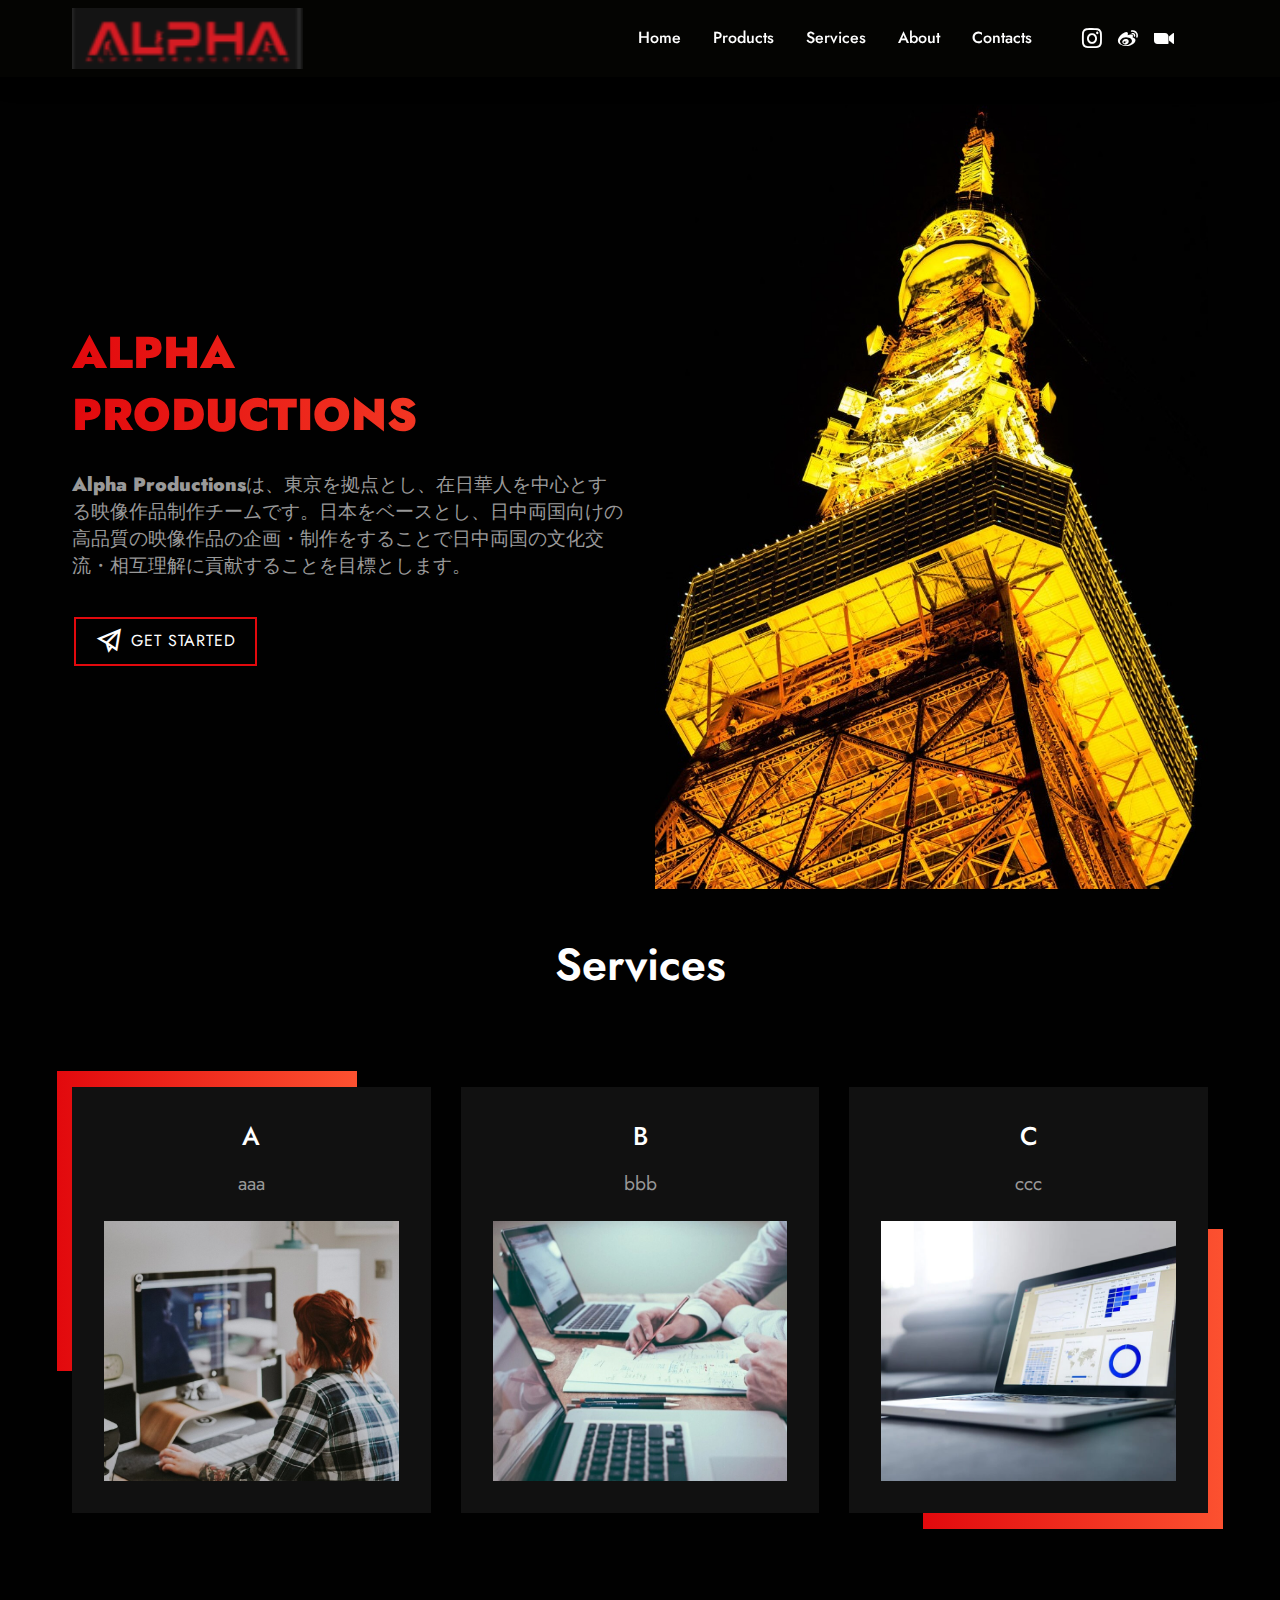
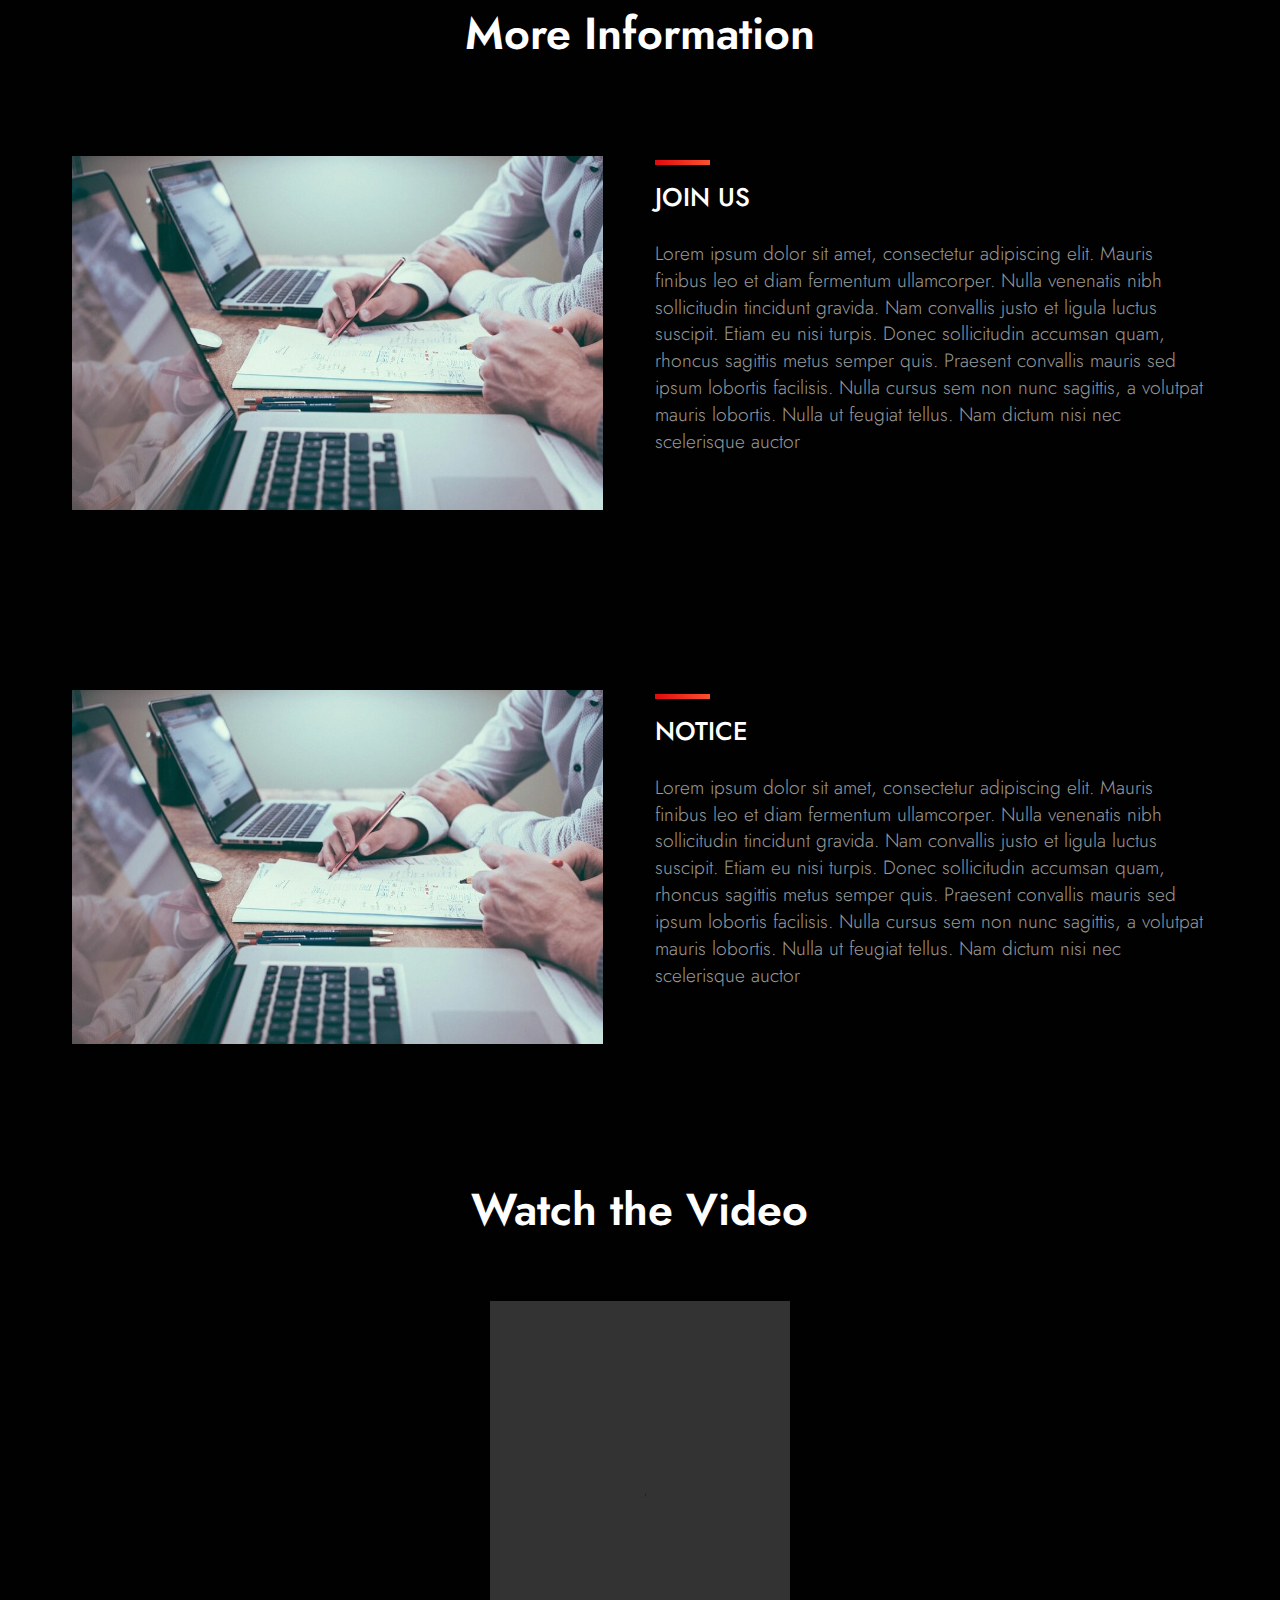
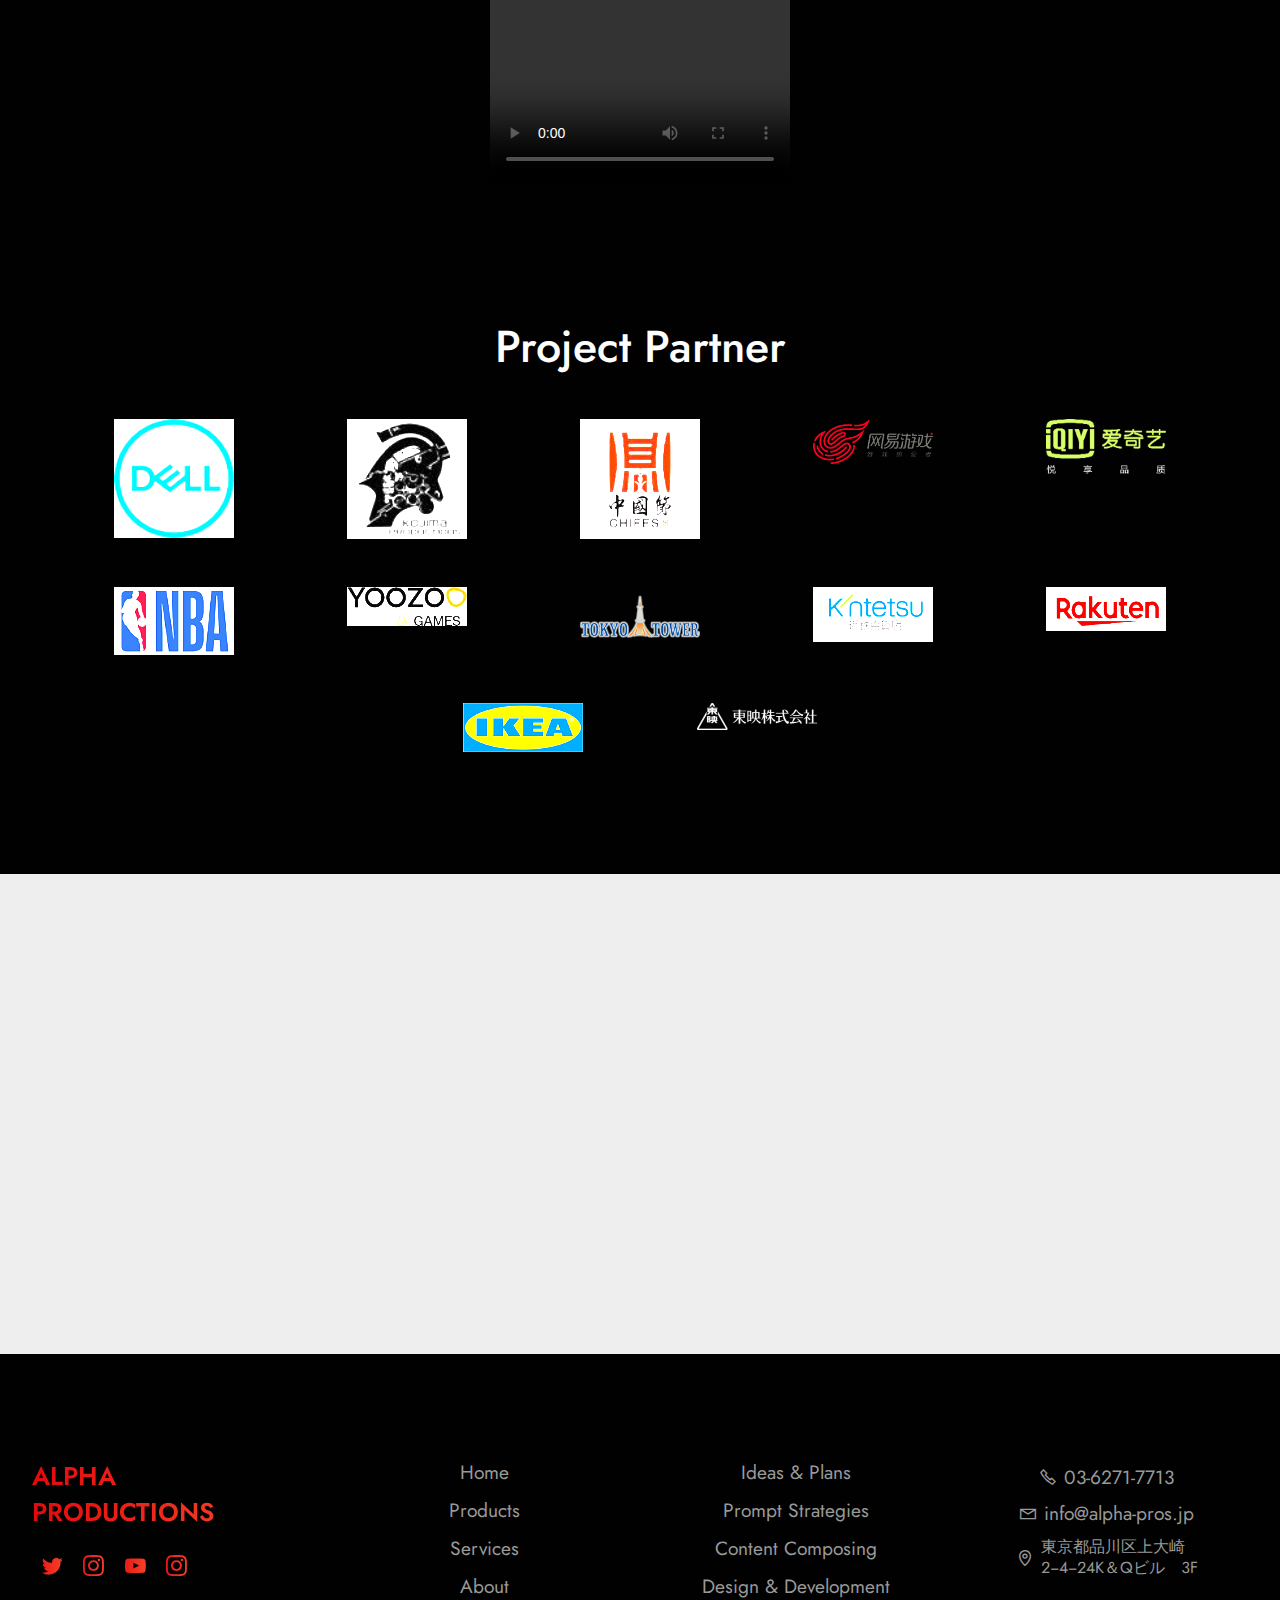
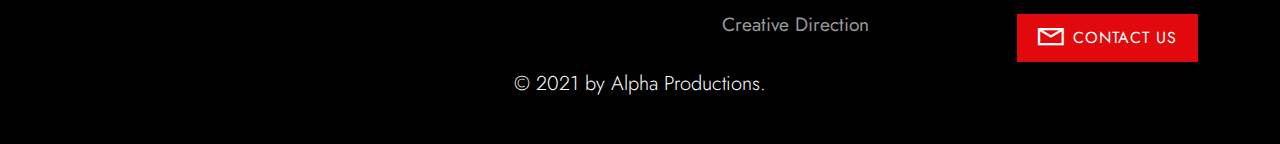
==== commit e0e3e928: "调整" ====
--- a/index.html
+++ b/index.html
@@ -18,7 +18,6 @@
   <link rel="stylesheet" href="assets/bootstrap/css/bootstrap-grid.min.css">
   <link rel="stylesheet" href="assets/bootstrap/css/bootstrap-reboot.min.css">
   <link rel="stylesheet" href="assets/dropdown/css/style.css">
-  <link rel="stylesheet" href="assets/as-pie-progress/css/progress.min.css">
   <link rel="stylesheet" href="assets/socicon/css/styles.css">
   <link rel="stylesheet" href="assets/theme/css/style.css">
   <link rel="preload" as="style" href="assets/mobirise/css/mbr-additional.css"><link rel="stylesheet" href="assets/mobirise/css/mbr-additional.css" type="text/css">
@@ -99,7 +98,24 @@
     </div>
 </section>
 
-<section class="features3 cid-s1YM3FtOOn" id="features3-3">
+<section class="content6 cid-squAtkJvsN" id="content6-e">
+
+    
+
+    
+    <div class="container align-center">
+        <div class="row justify-content-center">
+            <div class="media-container-column col-md-10">
+                <h1 class="mbr-section-title mbr-fonts-style mb-0 mbr-bold display-2">Services</h1>
+                
+                 
+   
+            </div>
+        </div>
+    </div>
+</section>
+
+<section class="features3 solutionm4_features3 cid-squAnfzNUK" id="features3-d">
 
     
 
@@ -111,12 +127,11 @@
                 <div class="card-wrapper align-center">
                     <div class="card-box align-center">
 
-                        <h4 class="mbr-section-title pb-2 mbr-semibold mbr-fonts-style display-5">商業电影</h4>
-                        <p class="mbr-section-text align-center mbr-regular pb-2 mbr-fonts-style display-7">
-                            映画の投資、制作、共同制作</p>
+                        <h4 class="mbr-section-title pb-2 mbr-semibold mbr-fonts-style display-5">A</h4>
+                        <p class="mbr-section-text align-center mbr-regular pb-2 mbr-fonts-style display-7">aaa</p>
                     </div>
                     <div class="img-wrapper">
-                        <img src="assets/images/mbr-589x391.jpg" alt="">
+                        <img src="assets/images/02.jpg" alt="">
                     </div>
                 </div>
             </div>
@@ -125,8 +140,9 @@
                 <div class="card-wrapper align-center">
                     <div class="card-box align-center">
 
-                        <h4 class="mbr-section-title pb-2 mbr-semibold mbr-fonts-style display-5">実写広告</h4>
-                        <p class="mbr-section-text align-center mbr-regular pb-2 mbr-fonts-style display-4">ゲーム実写広告の計画、写真撮影、制作</p>
+                        <h4 class="mbr-section-title pb-2 mbr-semibold mbr-fonts-style display-5">B</h4>
+                        <p class="mbr-section-text align-center mbr-regular pb-2 mbr-fonts-style display-7">
+                            bbb</p>
                     </div>
                     <div class="img-wrapper">
                         <img src="assets/images/03.jpg" alt="">
@@ -140,238 +156,86 @@
                 <div class="card-wrapper align-center">
                     <div class="card-box align-center">
 
-                        <h4 class="mbr-section-title pb-2 mbr-semibold mbr-fonts-style display-5">大規模イベント</h4>
-                        <p class="mbr-section-text align-center mbr-regular pb-2 mbr-fonts-style display-4">
-                            ネットワークプログラム、国内プログラムグループ共同制作、大規模イベント</p>
+                        <h4 class="mbr-section-title pb-2 mbr-semibold mbr-fonts-style display-5">C</h4>
+                        <p class="mbr-section-text align-center mbr-regular pb-2 mbr-fonts-style display-7">
+                            ccc</p>
                     </div>
                     <div class="img-wrapper">
-                        <img src="assets/images/mbr-589x394.jpg" alt="">
-                    </div>
-                </div>
-            </div>
-
-
-
-
-        </div>
-    </div>
-</section>
-
-<section class="progress-bars1 circle-progress-section cid-s1YMw7pFhM" id="progress1-c">
-    
-    
-    <svg class="svg-gradient">
-        <linearGradient>
-            <stop offset="0%" stop-color="#e2090d"></stop>
-            <stop offset="100%" stop-color="#fc5130"></stop>
-        </linearGradient>
-    </svg>
-    <div class="container mbr-white">
-        <div class="row justify-content-center">
-            <div class="col-lg-9">
-                <h2 class="mbr-section-title pb-3 mbr-bold align-center mbr-fonts-style display-2">Our Company Skills</h2>
-
-                
-
-            </div>
-        </div>
-        <div class="row justify-content-center">
-            <div class="card col-lg-3 p-3 align-center">
-                <div class="wrap">
-                    <div class="pie_progress progress1" role="progressbar" data-goal="100">
-                        <p class="pie_progress__number mbr-fonts-style display-5"></p>
-                    </div>
-                </div>
-                <div class="mbr-crt-title pt-3">
-                    <h4 class="card-title py-2 mbr-semibold mbr-fonts-style display-5">Ideas &amp; Plans</h4>
-                </div>
-                <div class="mbr-crt-text pt-2">
-                    
-                </div>
-            </div>
-            <div class="card col-lg-3 p-3 align-center">
-                <div class="wrap">
-                    <div class="pie_progress progress2" role="progressbar" data-goal="100">
-                        <p class="pie_progress__number mbr-fonts-style display-5">100%</p>
-                    </div>
-                </div>
-                <div class="mbr-crt-title pt-3">
-                    <h4 class="card-title py-2 mbr-semibold mbr-fonts-style display-5">Film Production</h4>
-                </div>
-                <div class="mbr-crt-text pt-2">
-                    
-                </div>
-            </div>
-            <div class="card col-lg-3 p-3 align-center">
-                <div class="wrap">
-                    <div class="pie_progress progress3" role="progressbar" data-goal="100">
-                        <p class="pie_progress__number mbr-fonts-style display-5"></p>
-                    </div>
-                </div>
-                <div class="mbr-crt-title pt-3">
-                    <h4 class="card-title py-2 mbr-semibold mbr-fonts-style display-5">Video Clip</h4>
-                </div>
-                <div class="mbr-crt-text pt-2">
-                    
-                </div>
-            </div>
-            <div class="card col-lg-3 p-3 align-center">
-                <div class="wrap">
-                    <div class="pie_progress progress4" role="progressbar" data-goal="100">
-                        <p class="pie_progress__number mbr-fonts-style display-5"></p>
-                    </div>
-                </div>
-                <div class="mbr-crt-title pt-3">
-                    <h4 class="card-title py-2 mbr-semibold mbr-fonts-style display-5"><div>Color Mixing</div></h4>
-                </div>
-                <div class="mbr-crt-text pt-2">
-                    
-                </div>
-            </div>
-        </div>
-    </div>
-</section>
-
-<section class="team1 cid-s1YM9uDjlF" id="team1-4">
-    
-
-    
-    <div class="container-fluid mbr-white">
-        <div class="row justify-content-center">
-            <div class="col-12 col-md-12 col-lg-10 pb-5">
-                <h4 class="main-title align-center pb-3 mbr-bold mbr-black mbr-fonts-style display-2">Team of Experts</h4>
-                
-            </div>
-        </div>
-        <div class="row justify-content-center">
-            <div class="card col-12 col-md-6 col-lg-4">
-                <div class="card-wrapper align-center">
-                    <div class="img-wrapper">
-                        <img src="assets/images/face1.jpg" alt="">
-                    </div>
-                    <div class="card-box ">
-                        <h3 class="mbr-subtitle mbr-semibold mbr-fonts-style display-5">Aさん</h3>
-                        <h4 class="card-title mbr-regular mbr-black mbr-fonts-style display-7">ａａａ</h4>
-                    </div>
-                    <div class="text-wrap">
-
-                        <div class="icon-wrapper">
-                            <span class="link-icon socicon-twitter socicon"></span>
-                        </div>
-                        <div class="icon-wrapper">
-                            <span class="link-icon socicon-instagram socicon"></span>
-                        </div>
-                        <div class="icon-wrapper">
-                            <span class="link-icon socicon-youtube socicon"></span>
-                        </div>
-                        <div class="icon-wrapper">
-                            <span class="link-icon socicon-skype socicon"></span>
-                        </div>
-                    </div>
-                </div>
-            </div>
-            <div class="card col-12 col-md-6 col-lg-4">
-                <div class="card-wrapper align-center">
-                    <div class="img-wrapper">
-                        <img src="assets/images/face2.jpg" alt="">
-                    </div>
-                    <div class="card-box ">
-                        <h3 class="mbr-subtitle mbr-semibold mbr-fonts-style display-5">Ｂさん</h3>
-                        <h4 class="card-title mbr-regular mbr-black mbr-fonts-style display-7">ｂｂｂ</h4>
-                    </div>
-                    <div class="text-wrap">
-
-                        <div class="icon-wrapper">
-                            <span class="link-icon socicon-twitter socicon"></span>
-                        </div>
-                        <div class="icon-wrapper">
-                            <span class="link-icon socicon-instagram socicon"></span>
-                        </div>
-                        <div class="icon-wrapper">
-                            <span class="link-icon socicon-youtube socicon"></span>
-                        </div>
-                        <div class="icon-wrapper">
-                            <span class="link-icon socicon-skype socicon"></span>
-                        </div>
-                    </div>
-                </div>
-            </div>
-            <div class="card col-12 col-md-6 col-lg-4">
-                <div class="card-wrapper align-center">
-                    <div class="img-wrapper">
-                        <img src="assets/images/face3.jpg" alt="">
-                    </div>
-                    <div class="card-box ">
-                        <h3 class="mbr-subtitle mbr-semibold mbr-fonts-style display-5">Ｃさん</h3>
-                        <h4 class="card-title mbr-regular mbr-black mbr-fonts-style display-7">ｃｃｃ</h4>
-                    </div>
-                    <div class="text-wrap">
-
-                        <div class="icon-wrapper">
-                            <span class="link-icon socicon-twitter socicon"></span>
-                        </div>
-                        <div class="icon-wrapper">
-                            <span class="link-icon socicon-instagram socicon"></span>
-                        </div>
-                        <div class="icon-wrapper">
-                            <span class="link-icon socicon-youtube socicon"></span>
-                        </div>
-                        <div class="icon-wrapper">
-                            <span class="link-icon socicon-skype socicon"></span>
-                        </div>
-                    </div>
-                </div>
-            </div>
-            <div class="card col-12 col-md-6 col-lg-4">
-                <div class="card-wrapper align-center">
-                    <div class="img-wrapper">
-                        <img src="assets/images/face4.jpg" alt="">
-                    </div>
-                    <div class="card-box ">
-                        <h3 class="mbr-subtitle mbr-semibold mbr-fonts-style display-5">Ｄさん</h3>
-                        <h4 class="card-title mbr-regular mbr-black mbr-fonts-style display-7">ｄｄｄ</h4>
-                    </div>
-                    <div class="text-wrap">
-
-                        <div class="icon-wrapper">
-                            <span class="link-icon socicon-twitter socicon"></span>
-                        </div>
-                        <div class="icon-wrapper">
-                            <span class="link-icon socicon-instagram socicon"></span>
-                        </div>
-                        <div class="icon-wrapper">
-                            <span class="link-icon socicon-youtube socicon"></span>
-                        </div>
-                        <div class="icon-wrapper">
-                            <span class="link-icon socicon-skype socicon"></span>
-                        </div>
-                    </div>
-                </div>
-            </div>
-            <div class="card col-12 col-md-6 col-lg-4">
-                <div class="card-wrapper align-center">
-                    <div class="img-wrapper">
-                        <img src="assets/images/face5.jpg" alt="">
-                    </div>
-                    <div class="card-box ">
-                        <h3 class="mbr-subtitle mbr-semibold mbr-fonts-style display-5">Ｅさん</h3>
-                        <h4 class="card-title mbr-regular mbr-black mbr-fonts-style display-7">ｅｅｅ</h4>
-                    </div>
-                    <div class="text-wrap">
-
-                        <div class="icon-wrapper">
-                            <span class="link-icon socicon-twitter socicon"></span>
-                        </div>
-                        <div class="icon-wrapper">
-                            <span class="link-icon socicon-instagram socicon"></span>
-                        </div>
-                        <div class="icon-wrapper">
-                            <span class="link-icon socicon-youtube socicon"></span>
-                        </div>
-                        <div class="icon-wrapper">
-                            <span class="link-icon socicon-skype socicon"></span>
-                        </div>
-                    </div>
+                        <img src="assets/images/04.jpg" alt="">
+                    </div>
+                </div>
+            </div>
+
+
+
+
+        </div>
+    </div>
+</section>
+
+<section class="content6 cid-squA2BV8ZS" id="content6-c">
+
+    
+
+    
+    <div class="container align-center">
+        <div class="row justify-content-center">
+            <div class="media-container-column col-md-10">
+                <h1 class="mbr-section-title mbr-fonts-style mb-0 mbr-bold display-2">More Information</h1>
+                
+                 
+   
+            </div>
+        </div>
+    </div>
+</section>
+
+<section class="content2 solutionm4_content2 cid-squxTHuNcl" id="content2-5">
+    
+    
+    <div class="container">
+        <div class="row justify-content-center">
+            <div class="col-lg-6 col-md-12 md-pb">
+                <img src="assets/images/03.jpg" alt="">
+            </div>
+
+            <div class="col-lg-6 col-md-12 md-pb">
+                <div class="title-wrapper align-left">
+                    <div class="line"></div>
+                    <h3 class="mbr-section-title mbr-white mbr-semibold pb-3 mbr-fonts-style display-5">JOIN US</h3>
+                    <p class="mbr-text pb-3 mbr-white mbr-light mbr-fonts-style display-7">Lorem ipsum dolor sit
+                        amet, consectetur adipiscing elit. Mauris finibus leo et diam fermentum ullamcorper. Nulla
+                        venenatis nibh sollicitudin tincidunt gravida. Nam convallis justo et ligula luctus suscipit.
+                        Etiam eu nisi turpis. Donec sollicitudin accumsan quam, rhoncus sagittis metus semper quis.
+                        Praesent convallis mauris sed ipsum lobortis facilisis. Nulla cursus sem non nunc sagittis, a
+                        volutpat mauris lobortis. Nulla ut feugiat tellus. Nam dictum nisi nec scelerisque auctor<br>
+                    </p>
+                </div>
+            </div>
+        </div>
+    </div>
+</section>
+
+<section class="content2 solutionm4_content2 cid-squxUHoh2b" id="content2-6">
+    
+    
+    <div class="container">
+        <div class="row justify-content-center">
+            <div class="col-lg-6 col-md-12 md-pb">
+                <img src="assets/images/03.jpg" alt="">
+            </div>
+
+            <div class="col-lg-6 col-md-12 md-pb">
+                <div class="title-wrapper align-left">
+                    <div class="line"></div>
+                    <h3 class="mbr-section-title mbr-white mbr-semibold pb-3 mbr-fonts-style display-5">NOTICE</h3>
+                    <p class="mbr-text pb-3 mbr-white mbr-light mbr-fonts-style display-7">Lorem ipsum dolor sit
+                        amet, consectetur adipiscing elit. Mauris finibus leo et diam fermentum ullamcorper. Nulla
+                        venenatis nibh sollicitudin tincidunt gravida. Nam convallis justo et ligula luctus suscipit.
+                        Etiam eu nisi turpis. Donec sollicitudin accumsan quam, rhoncus sagittis metus semper quis.
+                        Praesent convallis mauris sed ipsum lobortis facilisis. Nulla cursus sem non nunc sagittis, a
+                        volutpat mauris lobortis. Nulla ut feugiat tellus. Nam dictum nisi nec scelerisque auctor<br>
+                    </p>
                 </div>
             </div>
         </div>
@@ -479,7 +343,7 @@
 
      
 
-    <div class="google-map"><iframe frameborder="0" style="border:0" src="https://www.google.com/maps/embed/v1/place?key=AIzaSyCZI5F_k6S1k46ujh0SNrapM89f7mJxd30&amp;q=東京都品川区上大崎２−４−２４" allowfullscreen=""></iframe></div>
+    <div class="google-map"><iframe frameborder="0" style="border:0" src="https://www.google.com/maps/embed/v1/place?key=AIzaSyDk89J4FSunMF33ruMVWJaJht_Ro0kvoXs&amp;q=東京都品川区上大崎２−４−２４" allowfullscreen=""></iframe></div>
 </section>
 
 <section class="footer2 cid-s1YMdWQfw7" once="footers" id="footer2-7">
@@ -596,7 +460,6 @@
   <script src="assets/dropdown/js/nav-dropdown.js"></script>
   <script src="assets/dropdown/js/navbar-dropdown.js"></script>
   <script src="assets/touchswipe/jquery.touch-swipe.min.js"></script>
-  <script src="assets/as-pie-progress/jquery-as-pie-progress.min.js"></script>
   <script src="assets/playervimeo/vimeo_player.js"></script>
   <script src="assets/theme/js/script.js"></script>
   
--- a/assets/mobirise/css/mbr-additional.css
+++ b/assets/mobirise/css/mbr-additional.css
@@ -1173,30 +1173,55 @@
 .cid-s1YLYYtmhw .mbr-section-btn {
   color: #999999;
 }
-.cid-s1YM3FtOOn {
-  padding-top: 60px;
-  padding-bottom: 105px;
-  background-color: #040402;
-}
-.cid-s1YM3FtOOn img {
+.cid-squAtkJvsN {
+  padding-top: 45px;
+  padding-bottom: 0px;
+  background-color: #010101;
+}
+.cid-squAtkJvsN H1 {
+  color: #000000;
+}
+.cid-squAtkJvsN .mbr-text,
+.cid-squAtkJvsN .mbr-section-btn {
+  color: #000000;
+}
+.cid-squAtkJvsN .mbr-subtitle {
+  color: #000000;
+}
+.cid-squAtkJvsN .mbr-text {
+  margin-top: 1.5rem;
+}
+.cid-squAtkJvsN .mbr-section-btn {
+  margin-top: 2rem;
+}
+.cid-squAtkJvsN .mbr-section-title,
+.cid-squAtkJvsN .mbr-section-btn {
+  color: #ffffff;
+}
+.cid-squAnfzNUK {
+  padding-top: 90px;
+  padding-bottom: 90px;
+  background-color: #010101;
+}
+.cid-squAnfzNUK img {
   width: 100%;
   transition: all 0.6s ease-in-out;
   height: 260px;
   object-fit: cover;
 }
-.cid-s1YM3FtOOn .card-wrapper {
-  background: #191919;
+.cid-squAnfzNUK .card-wrapper {
+  background: #111111;
   padding: 2rem;
 }
 @media (max-width: 767px) {
-  .cid-s1YM3FtOOn .card-wrapper {
+  .cid-squAnfzNUK .card-wrapper {
     padding: 2rem 1rem;
   }
 }
-.cid-s1YM3FtOOn .first:hover:before {
+.cid-squAnfzNUK .first:hover:before {
   content: none;
 }
-.cid-s1YM3FtOOn .first:before {
+.cid-squAnfzNUK .first:before {
   position: absolute;
   top: -1rem;
   z-index: -1;
@@ -1204,12 +1229,12 @@
   width: 300px;
   height: 300px;
   background: linear-gradient(to left, #fc5130, #e2090d);
-  content: '';
-}
-.cid-s1YM3FtOOn .last:hover:after {
+  content: "";
+}
+.cid-squAnfzNUK .last:hover:after {
   content: none;
 }
-.cid-s1YM3FtOOn .last:after {
+.cid-squAnfzNUK .last:after {
   position: absolute;
   bottom: -1rem;
   right: 0rem;
@@ -1217,162 +1242,107 @@
   z-index: -1;
   height: 300px;
   background: linear-gradient(to left, #fc5130, #e2090d);
-  content: '';
-}
-.cid-s1YM3FtOOn .mbr-section-text {
+  content: "";
+}
+.cid-squAnfzNUK .mbr-section-text {
   color: #999999;
-  text-align: left;
-}
-.cid-s1YM3FtOOn .card {
+}
+.cid-squAnfzNUK .card {
   z-index: 1;
   position: relative;
   transition: all 0.3s;
 }
-.cid-s1YM3FtOOn .card .img-wrapper {
+.cid-squAnfzNUK .card .img-wrapper {
   overflow: hidden;
 }
-.cid-s1YM3FtOOn .card:hover {
+.cid-squAnfzNUK .card:hover {
   transform: translateY(-10px);
   cursor: pointer;
 }
-.cid-s1YM3FtOOn .card:hover .card-wrapper {
+.cid-squAnfzNUK .card:hover .card-wrapper {
   background: linear-gradient(to left, #fc5130, #e2090d);
   color: #ffffff !important;
 }
-.cid-s1YM3FtOOn .card:hover .card-wrapper .mbr-section-text {
-  color: #ffffff !important;
-}
-.cid-s1YMw7pFhM {
+.cid-squAnfzNUK .card:hover .card-wrapper .mbr-section-text {
+  color: #ffffff !important;
+}
+.cid-squA2BV8ZS {
+  padding-top: 0px;
+  padding-bottom: 0px;
+  background-color: #010101;
+}
+.cid-squA2BV8ZS H1 {
+  color: #000000;
+}
+.cid-squA2BV8ZS .mbr-text,
+.cid-squA2BV8ZS .mbr-section-btn {
+  color: #000000;
+}
+.cid-squA2BV8ZS .mbr-subtitle {
+  color: #000000;
+}
+.cid-squA2BV8ZS .mbr-text {
+  margin-top: 1.5rem;
+}
+.cid-squA2BV8ZS .mbr-section-btn {
+  margin-top: 2rem;
+}
+.cid-squA2BV8ZS .mbr-section-title,
+.cid-squA2BV8ZS .mbr-section-btn {
+  color: #ffffff;
+}
+.cid-squxTHuNcl {
   padding-top: 90px;
   padding-bottom: 90px;
-  background-color: #111111;
-}
-.cid-s1YMw7pFhM h3 {
-  text-align: center;
-  letter-spacing: 0;
-}
-.cid-s1YMw7pFhM .wrap {
-  width: 130px;
-  height: 130px;
-  margin: 0 auto;
-}
-.cid-s1YMw7pFhM .pie_progress__number {
-  font-weight: 600;
-  text-align: center !important;
+  background-color: #010101;
+}
+.cid-squxTHuNcl .line {
+  width: 55px;
+  margin-bottom: 0.5rem;
+  height: 5px;
+  display: inline-block;
+  background: linear-gradient(to left, #fc5130, #e2090d);
+}
+.cid-squxTHuNcl .mbr-text,
+.cid-squxTHuNcl .mbr-section-btn {
   color: #999999;
 }
-.cid-s1YMw7pFhM .mbr-section-subtitle {
-  color: #999999;
-}
-.cid-s1YMw7pFhM .card-title {
-  margin-bottom: 0;
-}
-.cid-s1YMw7pFhM .card {
-  -webkit-flex-basis: 100%;
-  flex-basis: 100%;
-  word-wrap: break-word;
-}
-.cid-s1YMw7pFhM .svg-gradient {
-  position: absolute;
-}
-.cid-s1YMw7pFhM svg {
-  overflow: visible;
-}
-.cid-s1YMw7pFhM ellipse {
-  stroke: rgba(206, 206, 206, 0.4);
-  stroke-width: 14px;
-}
-.cid-s1YMw7pFhM path {
-  stroke-width: 14px;
-}
-@media (max-width: 991px) and (min-width: 768px) {
-  .cid-s1YMw7pFhM .card {
-    -webkit-flex-basis: 50%;
-    flex-basis: 50%;
-  }
-}
-.cid-s1YM9uDjlF {
+.cid-squxTHuNcl img {
+  width: 100%;
+}
+@media (min-width: 992px) {
+  .cid-squxTHuNcl img {
+    width: 96%;
+  }
+}
+.cid-squxUHoh2b {
   padding-top: 90px;
   padding-bottom: 90px;
-  background-color: #040402;
-}
-.cid-s1YM9uDjlF img {
-  width: 160px;
-  height: 160px;
-  object-fit: cover;
-  border-radius: 50%;
-}
-@media (min-width: 767px) {
-  .cid-s1YM9uDjlF .container-fluid {
-    padding: 0 2rem;
-  }
-}
-.cid-s1YM9uDjlF .card-wrapper {
-  background: #191919;
-  padding: 3rem;
-}
-.cid-s1YM9uDjlF .card-wrapper:hover {
+  background-color: #010101;
+}
+.cid-squxUHoh2b .line {
+  width: 55px;
+  margin-bottom: 0.5rem;
+  height: 5px;
+  display: inline-block;
   background: linear-gradient(to left, #fc5130, #e2090d);
 }
-.cid-s1YM9uDjlF .text-wrap {
-  display: flex;
-  justify-content: center;
-  padding-top: 1rem;
-}
-.cid-s1YM9uDjlF .icon-wrapper {
-  padding: 0 1rem;
-}
-.cid-s1YM9uDjlF .card-box {
-  padding-top: 2rem;
-}
-.cid-s1YM9uDjlF .link-icon {
-  font-size: 1.5rem;
-  background: linear-gradient(to left, #fc5130, #e2090d);
-  -webkit-background-clip: text;
-  -webkit-text-fill-color: transparent;
-}
-.cid-s1YM9uDjlF .card-title {
+.cid-squxUHoh2b .mbr-text,
+.cid-squxUHoh2b .mbr-section-btn {
   color: #999999;
 }
-.cid-s1YM9uDjlF .mbr-subtitle {
-  color: #ffffff;
-}
-.cid-s1YM9uDjlF .main-title {
-  color: #ffffff;
-}
-.cid-s1YM9uDjlF .main-subtitle {
-  color: #999999;
-}
-.cid-s1YM9uDjlF .card {
-  margin-bottom: 2rem;
-  transition: all 0.3s;
-}
-.cid-s1YM9uDjlF .card:hover {
-  transform: translateY(-10px);
-}
-.cid-s1YM9uDjlF .card:hover .link-icon {
-  color: #ffffff;
-  -webkit-background-clip: transparent;
-  -webkit-text-fill-color: unset;
-}
-.cid-s1YM9uDjlF .card:hover .card-title,
-.cid-s1YM9uDjlF .card:hover .mbr-subtitle {
-  color: #ffffff !important;
-}
-@media (min-width: 1600px) {
-  .cid-s1YM9uDjlF .card {
-    max-width: 20%;
-  }
-}
-@media (max-width: 1600px) {
-  .cid-s1YM9uDjlF .card-wrapper {
-    padding: 3rem 1rem;
+.cid-squxUHoh2b img {
+  width: 100%;
+}
+@media (min-width: 992px) {
+  .cid-squxUHoh2b img {
+    width: 96%;
   }
 }
 .cid-squ0eAi9KP {
   padding-top: 45px;
   padding-bottom: 45px;
-  background-color: #040402;
+  background-color: #010101;
 }
 .cid-squ0eAi9KP .wrapper {
   overflow: hidden;
@@ -1382,7 +1352,7 @@
   z-index: 2;
 }
 .cid-squ0eAi9KP .box {
-  height: 400px;
+  height: 480px;
   margin: auto;
   display: flex;
   align-items: center;
@@ -1488,7 +1458,7 @@
 .cid-s1YMnlZGXl {
   padding-top: 90px;
   padding-bottom: 90px;
-  background: #111111;
+  background: #010101;
 }
 .cid-s1YMnlZGXl img {
   width: 120px;
@@ -1537,7 +1507,7 @@
 .cid-s1YMdWQfw7 {
   padding-top: 105px;
   padding-bottom: 45px;
-  background-color: #191919;
+  background-color: #010101;
 }
 .cid-s1YMdWQfw7 .mbr-overlay {
   background-color: #000000;
--- a/assets/mobirise/css/mbr-additional.css
+++ b/assets/mobirise/css/mbr-additional.css
@@ -1173,30 +1173,55 @@
 .cid-s1YLYYtmhw .mbr-section-btn {
   color: #999999;
 }
-.cid-s1YM3FtOOn {
-  padding-top: 60px;
-  padding-bottom: 105px;
-  background-color: #040402;
-}
-.cid-s1YM3FtOOn img {
+.cid-squAtkJvsN {
+  padding-top: 45px;
+  padding-bottom: 0px;
+  background-color: #010101;
+}
+.cid-squAtkJvsN H1 {
+  color: #000000;
+}
+.cid-squAtkJvsN .mbr-text,
+.cid-squAtkJvsN .mbr-section-btn {
+  color: #000000;
+}
+.cid-squAtkJvsN .mbr-subtitle {
+  color: #000000;
+}
+.cid-squAtkJvsN .mbr-text {
+  margin-top: 1.5rem;
+}
+.cid-squAtkJvsN .mbr-section-btn {
+  margin-top: 2rem;
+}
+.cid-squAtkJvsN .mbr-section-title,
+.cid-squAtkJvsN .mbr-section-btn {
+  color: #ffffff;
+}
+.cid-squAnfzNUK {
+  padding-top: 90px;
+  padding-bottom: 90px;
+  background-color: #010101;
+}
+.cid-squAnfzNUK img {
   width: 100%;
   transition: all 0.6s ease-in-out;
   height: 260px;
   object-fit: cover;
 }
-.cid-s1YM3FtOOn .card-wrapper {
-  background: #191919;
+.cid-squAnfzNUK .card-wrapper {
+  background: #111111;
   padding: 2rem;
 }
 @media (max-width: 767px) {
-  .cid-s1YM3FtOOn .card-wrapper {
+  .cid-squAnfzNUK .card-wrapper {
     padding: 2rem 1rem;
   }
 }
-.cid-s1YM3FtOOn .first:hover:before {
+.cid-squAnfzNUK .first:hover:before {
   content: none;
 }
-.cid-s1YM3FtOOn .first:before {
+.cid-squAnfzNUK .first:before {
   position: absolute;
   top: -1rem;
   z-index: -1;
@@ -1204,12 +1229,12 @@
   width: 300px;
   height: 300px;
   background: linear-gradient(to left, #fc5130, #e2090d);
-  content: '';
-}
-.cid-s1YM3FtOOn .last:hover:after {
+  content: "";
+}
+.cid-squAnfzNUK .last:hover:after {
   content: none;
 }
-.cid-s1YM3FtOOn .last:after {
+.cid-squAnfzNUK .last:after {
   position: absolute;
   bottom: -1rem;
   right: 0rem;
@@ -1217,162 +1242,107 @@
   z-index: -1;
   height: 300px;
   background: linear-gradient(to left, #fc5130, #e2090d);
-  content: '';
-}
-.cid-s1YM3FtOOn .mbr-section-text {
+  content: "";
+}
+.cid-squAnfzNUK .mbr-section-text {
   color: #999999;
-  text-align: left;
-}
-.cid-s1YM3FtOOn .card {
+}
+.cid-squAnfzNUK .card {
   z-index: 1;
   position: relative;
   transition: all 0.3s;
 }
-.cid-s1YM3FtOOn .card .img-wrapper {
+.cid-squAnfzNUK .card .img-wrapper {
   overflow: hidden;
 }
-.cid-s1YM3FtOOn .card:hover {
+.cid-squAnfzNUK .card:hover {
   transform: translateY(-10px);
   cursor: pointer;
 }
-.cid-s1YM3FtOOn .card:hover .card-wrapper {
+.cid-squAnfzNUK .card:hover .card-wrapper {
   background: linear-gradient(to left, #fc5130, #e2090d);
   color: #ffffff !important;
 }
-.cid-s1YM3FtOOn .card:hover .card-wrapper .mbr-section-text {
-  color: #ffffff !important;
-}
-.cid-s1YMw7pFhM {
+.cid-squAnfzNUK .card:hover .card-wrapper .mbr-section-text {
+  color: #ffffff !important;
+}
+.cid-squA2BV8ZS {
+  padding-top: 0px;
+  padding-bottom: 0px;
+  background-color: #010101;
+}
+.cid-squA2BV8ZS H1 {
+  color: #000000;
+}
+.cid-squA2BV8ZS .mbr-text,
+.cid-squA2BV8ZS .mbr-section-btn {
+  color: #000000;
+}
+.cid-squA2BV8ZS .mbr-subtitle {
+  color: #000000;
+}
+.cid-squA2BV8ZS .mbr-text {
+  margin-top: 1.5rem;
+}
+.cid-squA2BV8ZS .mbr-section-btn {
+  margin-top: 2rem;
+}
+.cid-squA2BV8ZS .mbr-section-title,
+.cid-squA2BV8ZS .mbr-section-btn {
+  color: #ffffff;
+}
+.cid-squxTHuNcl {
   padding-top: 90px;
   padding-bottom: 90px;
-  background-color: #111111;
-}
-.cid-s1YMw7pFhM h3 {
-  text-align: center;
-  letter-spacing: 0;
-}
-.cid-s1YMw7pFhM .wrap {
-  width: 130px;
-  height: 130px;
-  margin: 0 auto;
-}
-.cid-s1YMw7pFhM .pie_progress__number {
-  font-weight: 600;
-  text-align: center !important;
+  background-color: #010101;
+}
+.cid-squxTHuNcl .line {
+  width: 55px;
+  margin-bottom: 0.5rem;
+  height: 5px;
+  display: inline-block;
+  background: linear-gradient(to left, #fc5130, #e2090d);
+}
+.cid-squxTHuNcl .mbr-text,
+.cid-squxTHuNcl .mbr-section-btn {
   color: #999999;
 }
-.cid-s1YMw7pFhM .mbr-section-subtitle {
-  color: #999999;
-}
-.cid-s1YMw7pFhM .card-title {
-  margin-bottom: 0;
-}
-.cid-s1YMw7pFhM .card {
-  -webkit-flex-basis: 100%;
-  flex-basis: 100%;
-  word-wrap: break-word;
-}
-.cid-s1YMw7pFhM .svg-gradient {
-  position: absolute;
-}
-.cid-s1YMw7pFhM svg {
-  overflow: visible;
-}
-.cid-s1YMw7pFhM ellipse {
-  stroke: rgba(206, 206, 206, 0.4);
-  stroke-width: 14px;
-}
-.cid-s1YMw7pFhM path {
-  stroke-width: 14px;
-}
-@media (max-width: 991px) and (min-width: 768px) {
-  .cid-s1YMw7pFhM .card {
-    -webkit-flex-basis: 50%;
-    flex-basis: 50%;
-  }
-}
-.cid-s1YM9uDjlF {
+.cid-squxTHuNcl img {
+  width: 100%;
+}
+@media (min-width: 992px) {
+  .cid-squxTHuNcl img {
+    width: 96%;
+  }
+}
+.cid-squxUHoh2b {
   padding-top: 90px;
   padding-bottom: 90px;
-  background-color: #040402;
-}
-.cid-s1YM9uDjlF img {
-  width: 160px;
-  height: 160px;
-  object-fit: cover;
-  border-radius: 50%;
-}
-@media (min-width: 767px) {
-  .cid-s1YM9uDjlF .container-fluid {
-    padding: 0 2rem;
-  }
-}
-.cid-s1YM9uDjlF .card-wrapper {
-  background: #191919;
-  padding: 3rem;
-}
-.cid-s1YM9uDjlF .card-wrapper:hover {
+  background-color: #010101;
+}
+.cid-squxUHoh2b .line {
+  width: 55px;
+  margin-bottom: 0.5rem;
+  height: 5px;
+  display: inline-block;
   background: linear-gradient(to left, #fc5130, #e2090d);
 }
-.cid-s1YM9uDjlF .text-wrap {
-  display: flex;
-  justify-content: center;
-  padding-top: 1rem;
-}
-.cid-s1YM9uDjlF .icon-wrapper {
-  padding: 0 1rem;
-}
-.cid-s1YM9uDjlF .card-box {
-  padding-top: 2rem;
-}
-.cid-s1YM9uDjlF .link-icon {
-  font-size: 1.5rem;
-  background: linear-gradient(to left, #fc5130, #e2090d);
-  -webkit-background-clip: text;
-  -webkit-text-fill-color: transparent;
-}
-.cid-s1YM9uDjlF .card-title {
+.cid-squxUHoh2b .mbr-text,
+.cid-squxUHoh2b .mbr-section-btn {
   color: #999999;
 }
-.cid-s1YM9uDjlF .mbr-subtitle {
-  color: #ffffff;
-}
-.cid-s1YM9uDjlF .main-title {
-  color: #ffffff;
-}
-.cid-s1YM9uDjlF .main-subtitle {
-  color: #999999;
-}
-.cid-s1YM9uDjlF .card {
-  margin-bottom: 2rem;
-  transition: all 0.3s;
-}
-.cid-s1YM9uDjlF .card:hover {
-  transform: translateY(-10px);
-}
-.cid-s1YM9uDjlF .card:hover .link-icon {
-  color: #ffffff;
-  -webkit-background-clip: transparent;
-  -webkit-text-fill-color: unset;
-}
-.cid-s1YM9uDjlF .card:hover .card-title,
-.cid-s1YM9uDjlF .card:hover .mbr-subtitle {
-  color: #ffffff !important;
-}
-@media (min-width: 1600px) {
-  .cid-s1YM9uDjlF .card {
-    max-width: 20%;
-  }
-}
-@media (max-width: 1600px) {
-  .cid-s1YM9uDjlF .card-wrapper {
-    padding: 3rem 1rem;
+.cid-squxUHoh2b img {
+  width: 100%;
+}
+@media (min-width: 992px) {
+  .cid-squxUHoh2b img {
+    width: 96%;
   }
 }
 .cid-squ0eAi9KP {
   padding-top: 45px;
   padding-bottom: 45px;
-  background-color: #040402;
+  background-color: #010101;
 }
 .cid-squ0eAi9KP .wrapper {
   overflow: hidden;
@@ -1382,7 +1352,7 @@
   z-index: 2;
 }
 .cid-squ0eAi9KP .box {
-  height: 400px;
+  height: 480px;
   margin: auto;
   display: flex;
   align-items: center;
@@ -1488,7 +1458,7 @@
 .cid-s1YMnlZGXl {
   padding-top: 90px;
   padding-bottom: 90px;
-  background: #111111;
+  background: #010101;
 }
 .cid-s1YMnlZGXl img {
   width: 120px;
@@ -1537,7 +1507,7 @@
 .cid-s1YMdWQfw7 {
   padding-top: 105px;
   padding-bottom: 45px;
-  background-color: #191919;
+  background-color: #010101;
 }
 .cid-s1YMdWQfw7 .mbr-overlay {
   background-color: #000000;
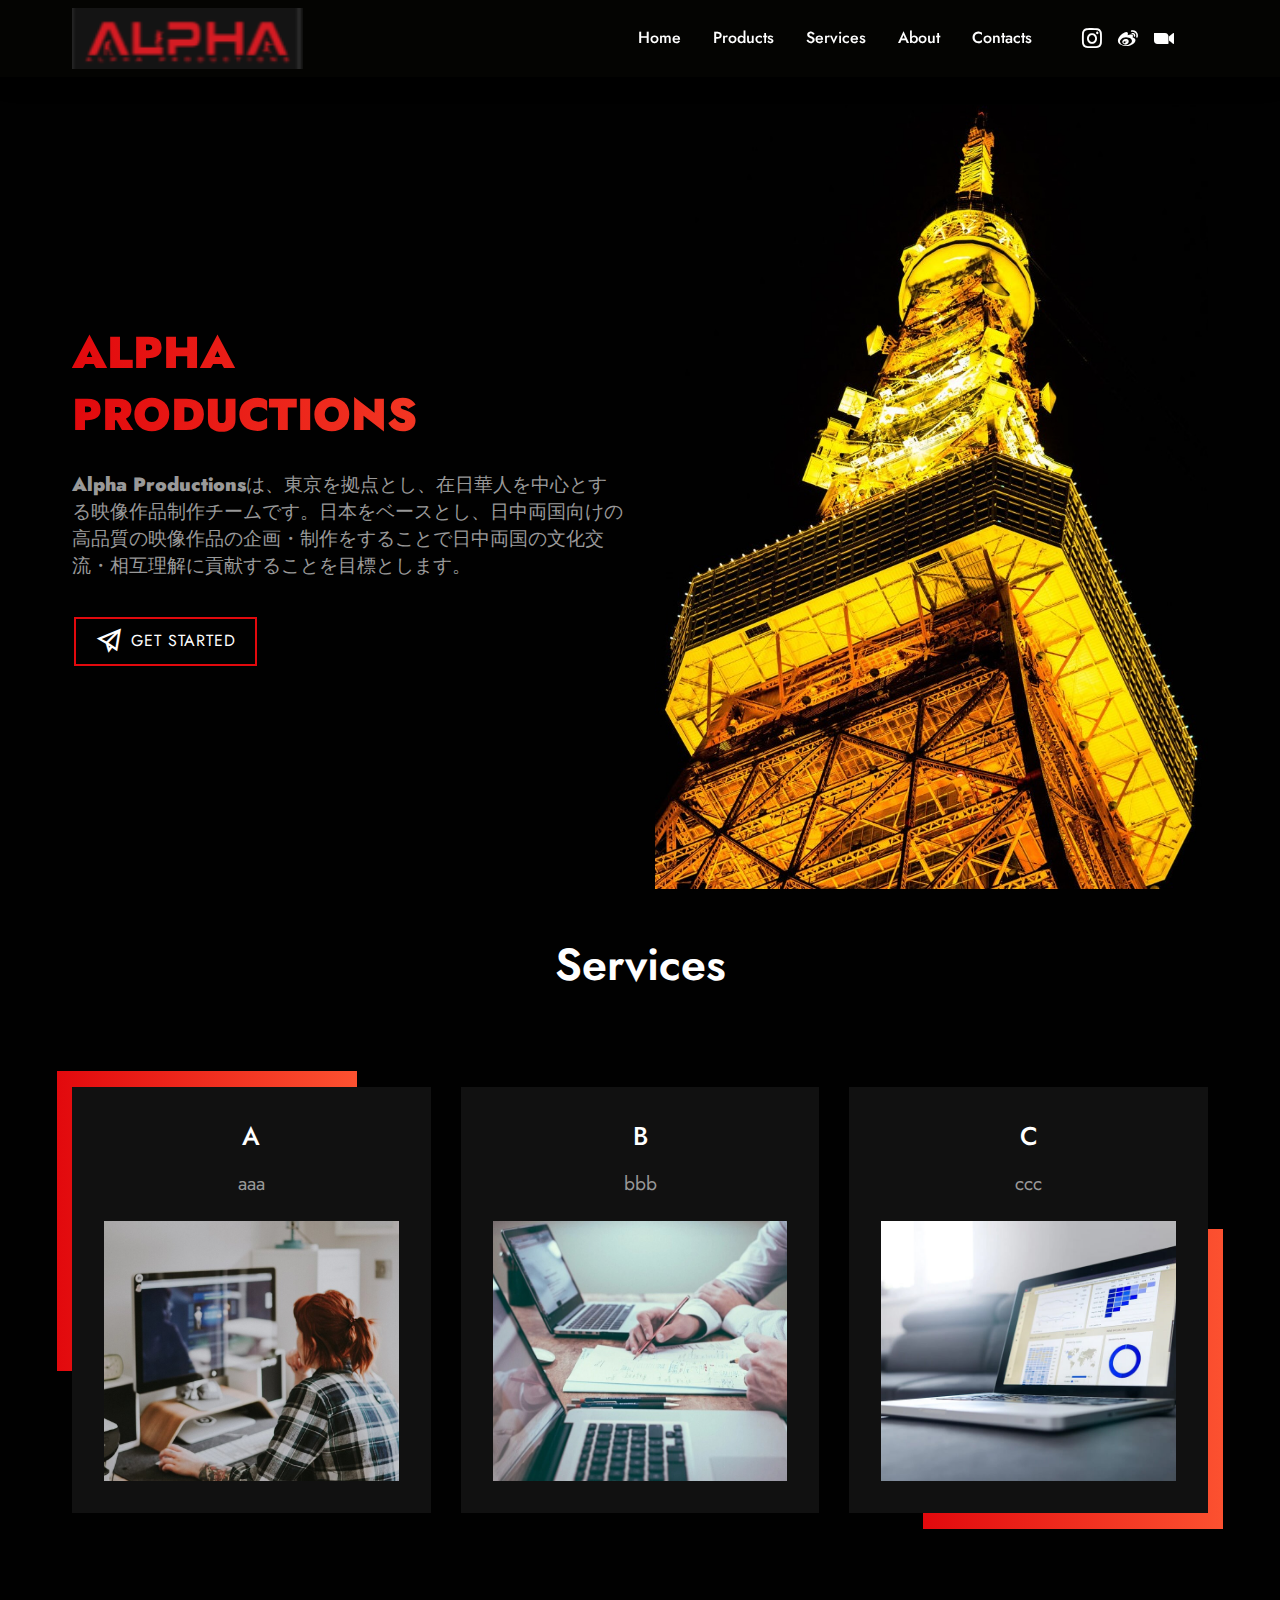
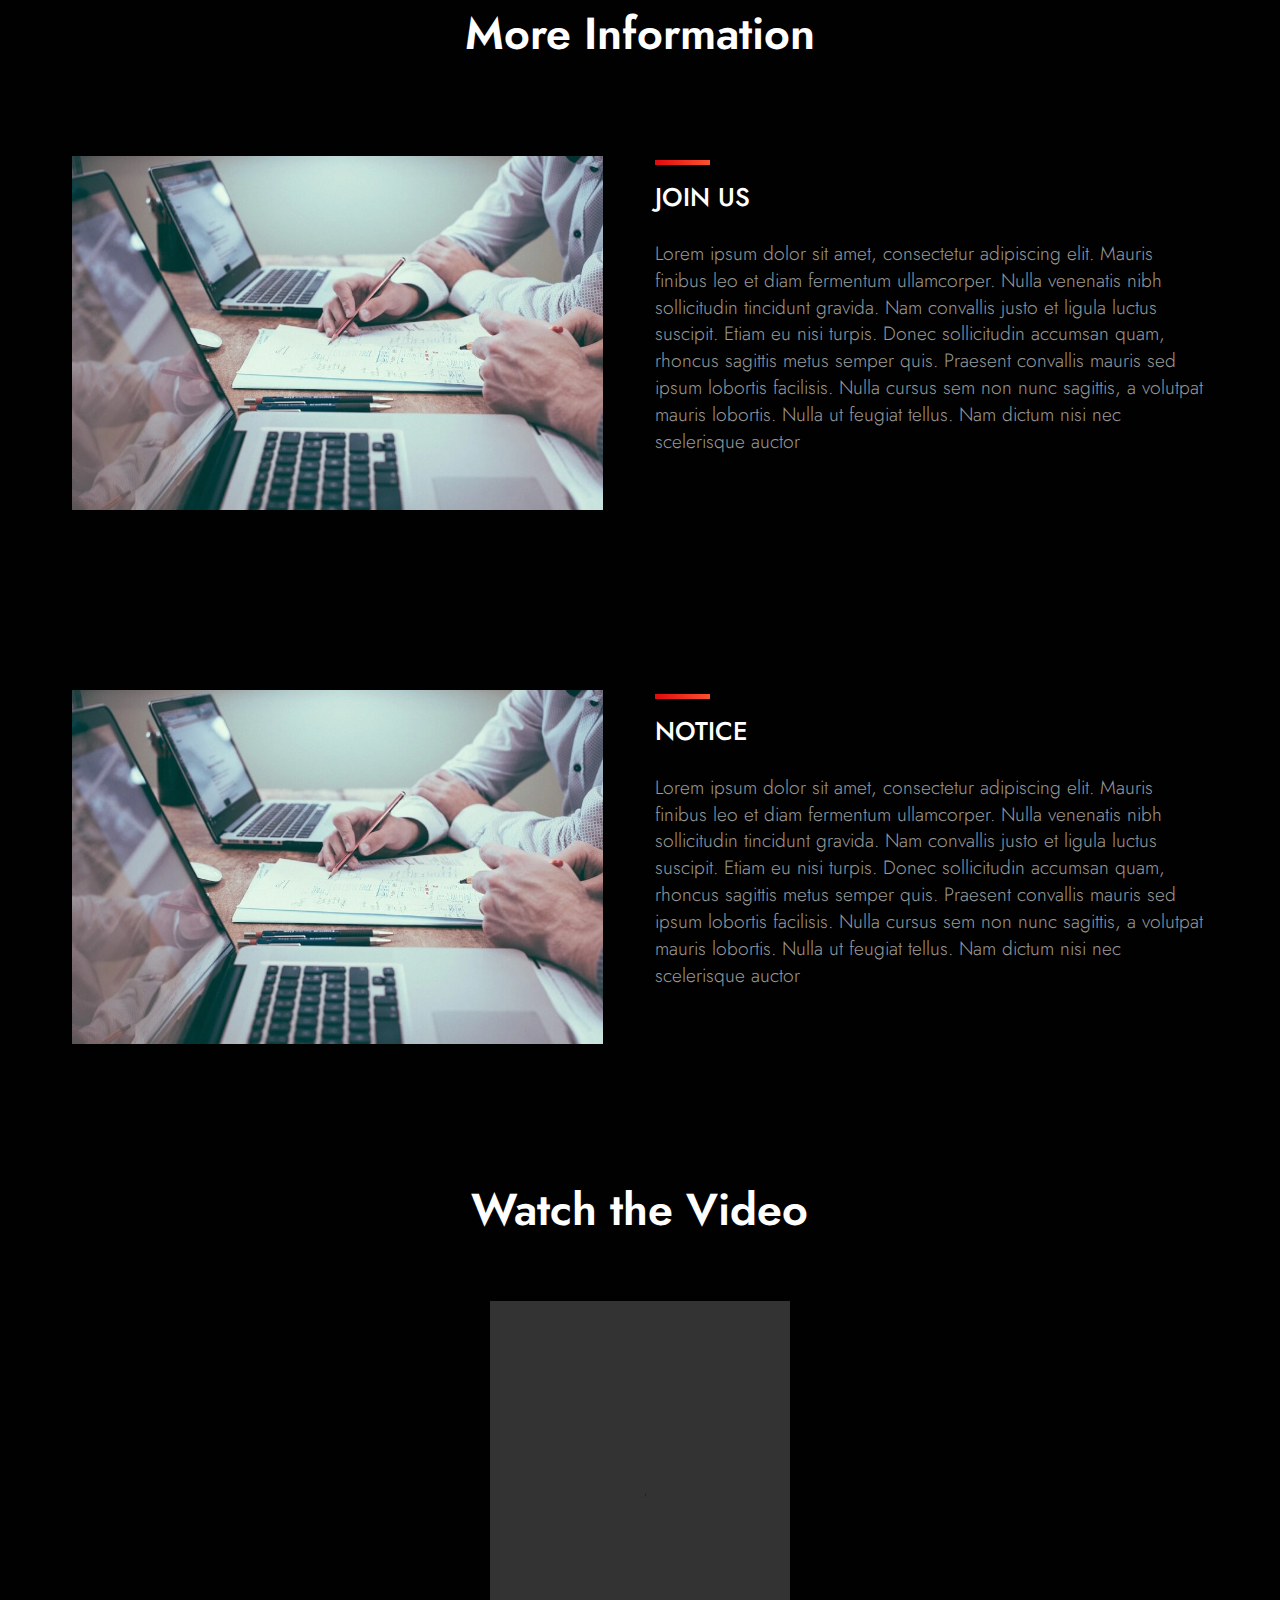
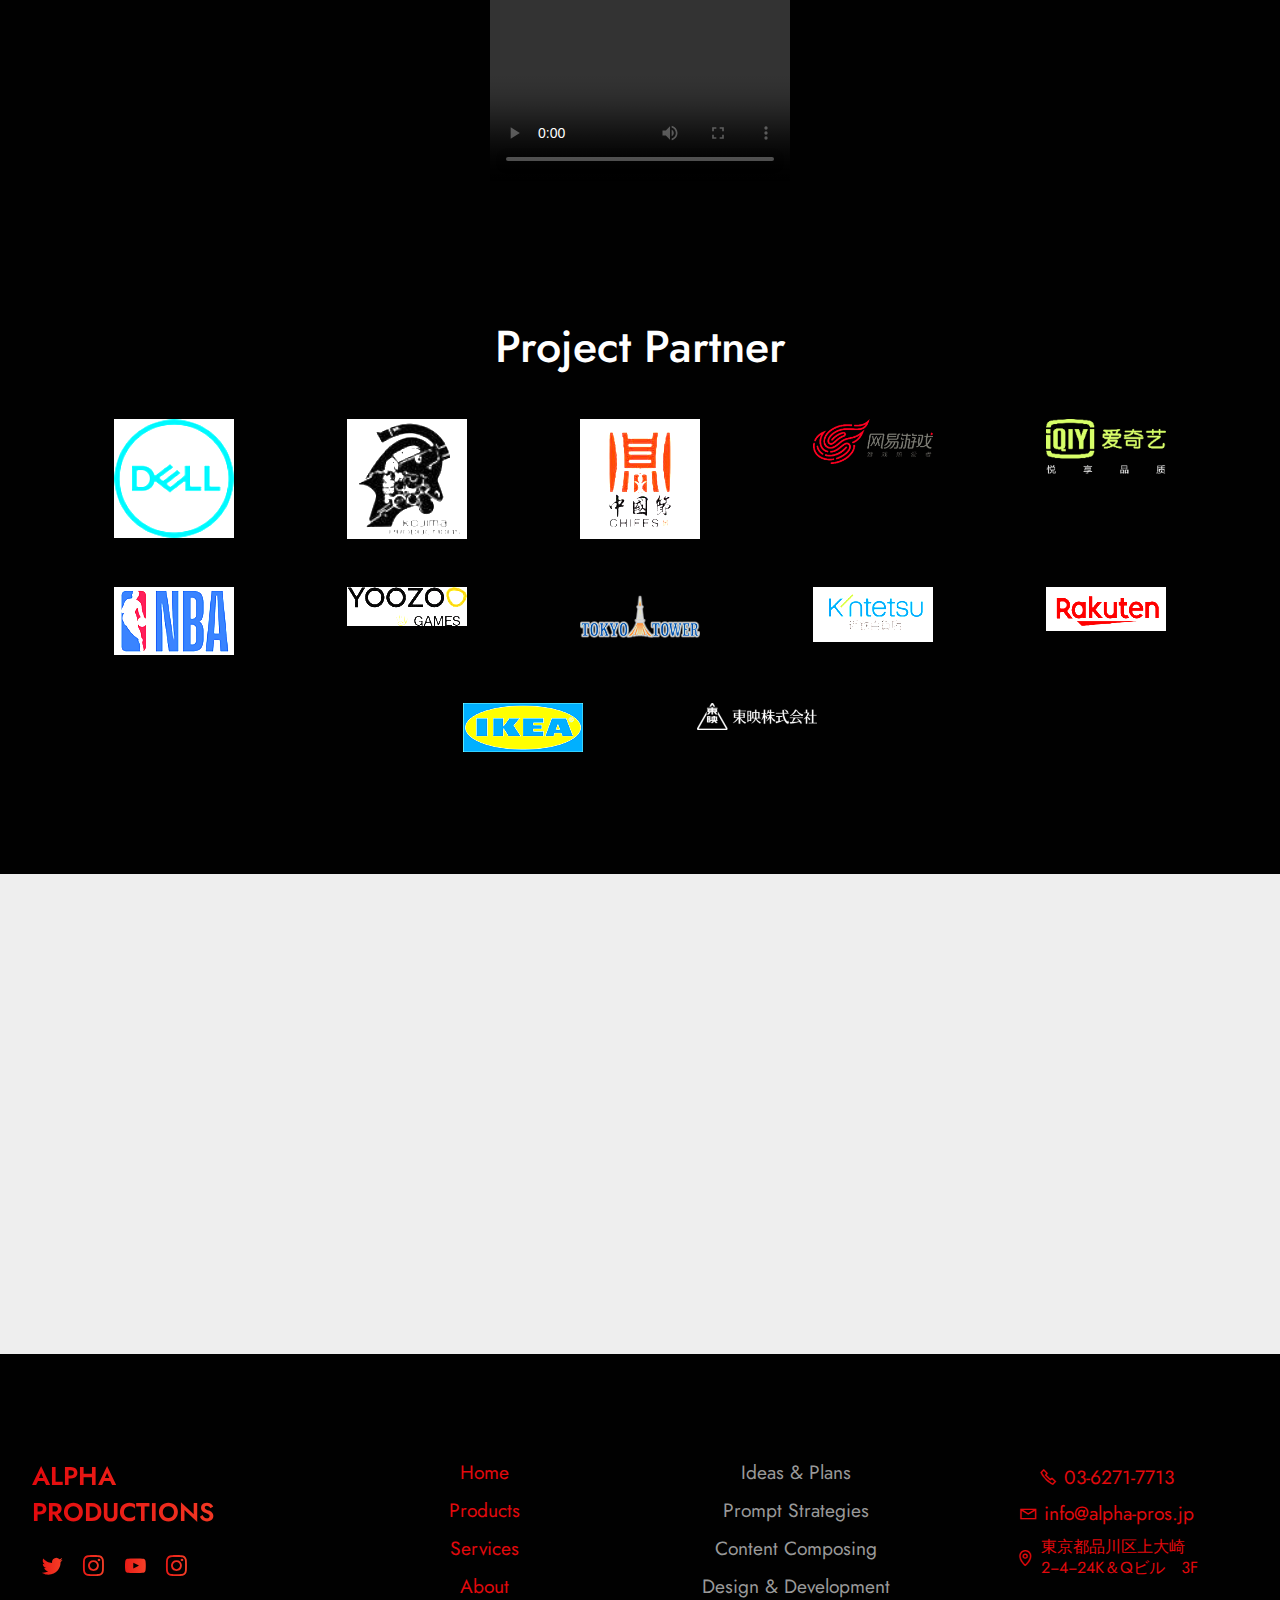
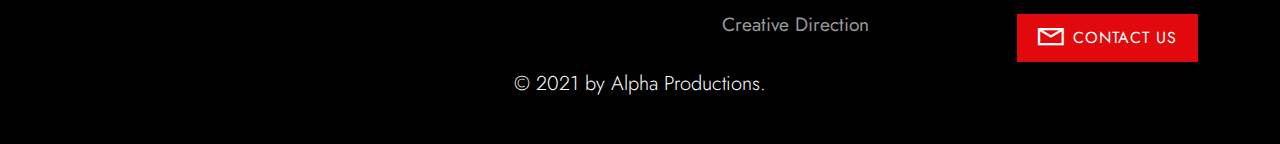
==== commit 3380ed00: "about + contact" ====
--- a/index.html
+++ b/index.html
@@ -20,6 +20,7 @@
   <link rel="stylesheet" href="assets/dropdown/css/style.css">
   <link rel="stylesheet" href="assets/socicon/css/styles.css">
   <link rel="stylesheet" href="assets/theme/css/style.css">
+  <link rel="stylesheet" href="assets/recaptcha.css">
   <link rel="preload" as="style" href="assets/mobirise/css/mbr-additional.css"><link rel="stylesheet" href="assets/mobirise/css/mbr-additional.css" type="text/css">
   
   
@@ -51,8 +52,8 @@
             </button>
             <div class="collapse navbar-collapse" id="navbarSupportedContent">
                 <ul class="navbar-nav nav-dropdown nav-right" data-app-modern-menu="true"><li class="nav-item"><a class="nav-link link text-white text-primary display-4" href="index.html">Home</a>
-                    </li><li class="nav-item"><a class="nav-link link text-white text-primary display-4" href="index.html">Products</a></li><li class="nav-item"><a class="nav-link link text-white text-primary display-4" href="index.html">Services</a></li>
-                    <li class="nav-item"><a class="nav-link link text-white text-primary display-4" href="index.html">About</a></li><li class="nav-item"><a class="nav-link link text-white text-primary display-4" href="index.html">Contacts</a></li></ul>
+                    </li><li class="nav-item"><a class="nav-link link text-white text-primary display-4" href="Products.html">Products</a></li><li class="nav-item"><a class="nav-link link text-white text-primary display-4" href="Services.html">Services</a></li>
+                    <li class="nav-item"><a class="nav-link link text-white text-primary display-4" href="About.html">About</a></li><li class="nav-item"><a class="nav-link link text-white text-primary display-4" href="Contacts.html">Contacts</a></li></ul>
                 <div class="icons-menu">
                     <a href="index.html" target="_blank">
                         <span class="p-2 mbr-iconfont socicon-instagram socicon"></span>
@@ -343,7 +344,7 @@
 
      
 
-    <div class="google-map"><iframe frameborder="0" style="border:0" src="https://www.google.com/maps/embed/v1/place?key=AIzaSyDk89J4FSunMF33ruMVWJaJht_Ro0kvoXs&amp;q=東京都品川区上大崎２−４−２４" allowfullscreen=""></iframe></div>
+    <div class="google-map"><iframe frameborder="0" style="border:0" src="https://www.google.com/maps/embed/v1/place?key=AIzaSyCZI5F_k6S1k46ujh0SNrapM89f7mJxd30&amp;q=東京都品川区上大崎２−４−２４" allowfullscreen=""></iframe></div>
 </section>
 
 <section class="footer2 cid-s1YMdWQfw7" once="footers" id="footer2-7">
@@ -366,22 +367,22 @@
                     <div class="item-wrap">
                         <div class="icons-wrap pb-2">
                             <p class="icon-title mbr-regular mbr-fonts-style display-7">
-                                Home<br></p>
-                        </div>
-                    </div>
-                    <div class="item-wrap">
-                        <div class="icons-wrap pb-2">
-                            <p class="icon-title mbr-regular mbr-fonts-style display-7">Products</p>
-                        </div>
-                    </div>
-                    <div class="item-wrap">
-                        <div class="icons-wrap pb-2">
-                            <p class="icon-title mbr-regular mbr-fonts-style display-7">Services</p>
-                        </div>
-                    </div>
-                    <div class="item-wrap">
-                        <div class="icons-wrap pb-2">
-                            <p class="icon-title mbr-regular mbr-fonts-style display-7">About</p>
+                                <a href="index.html" class="text-primary">Home</a><br></p>
+                        </div>
+                    </div>
+                    <div class="item-wrap">
+                        <div class="icons-wrap pb-2">
+                            <p class="icon-title mbr-regular mbr-fonts-style display-7"><a href="Products.html" class="text-primary">Products</a></p>
+                        </div>
+                    </div>
+                    <div class="item-wrap">
+                        <div class="icons-wrap pb-2">
+                            <p class="icon-title mbr-regular mbr-fonts-style display-7"><a href="Services.html" class="text-primary">Services</a></p>
+                        </div>
+                    </div>
+                    <div class="item-wrap">
+                        <div class="icons-wrap pb-2">
+                            <p class="icon-title mbr-regular mbr-fonts-style display-7"><a href="About.html" class="text-primary">About</a></p>
                         </div>
                     </div>
                     <div class="item-wrap">
@@ -424,19 +425,19 @@
 
                 <div class="list-items pb-4">
                     <div class="item mbr-flex">
-                        <span class="item-icon mobi-mbri-phone mobi-mbri"></span>
-                        <p class="item-text mbr-regular mbr-white mbr-fonts-style display-7">03-6271-7713</p>
+                        <span class="item-icon mobi-mbri-phone mobi-mbri" style="color: rgb(226, 9, 13); fill: rgb(226, 9, 13);"></span>
+                        <p class="item-text mbr-regular mbr-white mbr-fonts-style display-7"><a href="tel:03-6271-7713" class="text-primary">03-6271-7713</a></p>
                     </div>
 
                     <div class="item mbr-flex">
-                        <span class="item-icon mobi-mbri-letter mobi-mbri"></span>
-                        <p class="item-text mbr-regular mbr-white mbr-fonts-style display-7"> info@alpha-pros.jp</p>
+                        <span class="item-icon mobi-mbri-letter mobi-mbri" style="color: rgb(226, 9, 13); fill: rgb(226, 9, 13);"></span>
+                        <p class="item-text mbr-regular mbr-white mbr-fonts-style display-7"> <a href="mailto:info@alpha-pros.jp" class="text-primary">info@alpha-pros.jp</a></p>
 
                     </div>
 
                     <div class="item mbr-flex">
-                        <span class="item-icon mobi-mbri-map-pin mobi-mbri"></span>
-                        <p class="item-text mbr-regular mbr-white mbr-fonts-style display-4">東京都品川区上大崎<br>２−４−２４K＆Qビル　３F</p>
+                        <span class="item-icon mobi-mbri-map-pin mobi-mbri" style="color: rgb(226, 9, 13); fill: rgb(226, 9, 13);"></span>
+                        <p class="item-text mbr-regular mbr-white mbr-fonts-style display-4"><a href="index.html#map1-8" class="text-primary">東京都品川区上大崎</a><br><a href="index.html#map1-8" class="text-primary">２−４−２４K＆Qビル　３F</a></p>
 
                     </div>
 
@@ -444,7 +445,7 @@
 
                     
                 </div>
-                <div class="mbr-section-btn"><a class="btn btn-sm btn-primary display-4" href="index.html"><span class="mobi-mbri mobi-mbri-letter mbr-iconfont mbr-iconfont-btn"></span>CONTACT US</a></div>
+                <div class="mbr-section-btn"><a class="btn btn-sm btn-primary display-4" href="Contacts.html"><span class="mobi-mbri mobi-mbri-letter mbr-iconfont mbr-iconfont-btn"></span>CONTACT US</a></div>
             </div>
         </div>
     </div>
@@ -462,6 +463,7 @@
   <script src="assets/touchswipe/jquery.touch-swipe.min.js"></script>
   <script src="assets/playervimeo/vimeo_player.js"></script>
   <script src="assets/theme/js/script.js"></script>
+  <script src="assets/formoid.min.js"></script>
   
   
   
--- a/assets/recaptcha.css
+++ b/assets/recaptcha.css
@@ -0,0 +1,3 @@
+.grecaptcha-badge{
+	visibility: collapse !important;  
+}--- a/assets/mobirise/css/mbr-additional.css
+++ b/assets/mobirise/css/mbr-additional.css
@@ -1607,3 +1607,2387 @@
   font-size: 20px;
   text-align: center;
 }
+.cid-sqylJljaLE .dropdown-item:before {
+  font-family: MobiriseIcons !important;
+  content: '\e966';
+  display: inline-block;
+  width: 0;
+  position: absolute;
+  left: 1rem;
+  top: 0.5rem;
+  margin-right: 0.5rem;
+  line-height: 1;
+  font-size: inherit;
+  vertical-align: middle;
+  text-align: center;
+  overflow: hidden;
+  -webkit-transform: scale(0, 1);
+  transform: scale(0, 1);
+  -webkit-transition: all 0.25s ease-in-out;
+  -moz-transition: all 0.25s ease-in-out;
+  transition: all 0.25s ease-in-out;
+}
+.cid-sqylJljaLE .btn {
+  white-space: nowrap;
+}
+.cid-sqylJljaLE .nav-link,
+.cid-sqylJljaLE .icons-menu .mbr-iconfont,
+.cid-sqylJljaLE .dropdown-item {
+  transition: all 0.1s;
+}
+.cid-sqylJljaLE .nav-link:hover,
+.cid-sqylJljaLE .icons-menu .mbr-iconfont:hover,
+.cid-sqylJljaLE .dropdown-item:hover {
+  color: #fc5130 !important;
+}
+@media (max-width: 992px) {
+  .cid-sqylJljaLE .icons-menu {
+    padding: 1rem 0!important;
+  }
+}
+.cid-sqylJljaLE .container {
+  display: flex;
+  margin: auto;
+}
+.cid-sqylJljaLE .navbar {
+  box-shadow: 0 8px 20px 0 rgba(0, 0, 0, 0.1);
+  min-height: 77px;
+  transition: all .3s;
+  background: #040402;
+}
+.cid-sqylJljaLE .navbar.opened {
+  transition: all .3s;
+}
+.cid-sqylJljaLE .navbar .dropdown-item {
+  padding: .5rem 1.8rem;
+}
+.cid-sqylJljaLE .navbar .navbar-collapse {
+  justify-content: space-between;
+  z-index: 1;
+}
+.cid-sqylJljaLE .navbar.collapsed .nav-item .nav-link::before {
+  display: none;
+}
+.cid-sqylJljaLE .navbar.collapsed.opened .dropdown-menu {
+  top: 0;
+}
+@media (min-width: 992px) {
+  .cid-sqylJljaLE .navbar.collapsed.opened:not(.navbar-short) .navbar-collapse {
+    max-height: calc(98.5vh - 3.8rem);
+  }
+}
+.cid-sqylJljaLE .navbar.collapsed .dropdown-menu .dropdown-submenu {
+  left: 0 !important;
+}
+.cid-sqylJljaLE .navbar.collapsed .dropdown-menu .dropdown-item:after {
+  right: auto;
+}
+.cid-sqylJljaLE .navbar.collapsed .dropdown-menu .dropdown-toggle[data-toggle="dropdown-submenu"]:after {
+  margin-left: 0.5rem;
+  margin-top: 0.2rem;
+  border-top: 0.35em solid;
+  border-right: 0.35em solid transparent;
+  border-left: 0.35em solid transparent;
+  border-bottom: 0;
+  top: 55%;
+}
+.cid-sqylJljaLE .navbar.collapsed ul.navbar-nav li {
+  margin: auto;
+}
+.cid-sqylJljaLE .navbar.collapsed .dropdown-menu .dropdown-item {
+  padding: .25rem 1.5rem;
+  text-align: center;
+}
+.cid-sqylJljaLE .navbar.collapsed .icons-menu {
+  padding-left: 0;
+  padding-right: 0;
+  padding-top: .5rem;
+  padding-bottom: .5rem;
+}
+@media (max-width: 991px) {
+  .cid-sqylJljaLE .navbar .nav-item .nav-link::before {
+    display: none;
+  }
+  .cid-sqylJljaLE .navbar.opened .dropdown-menu {
+    top: 0;
+  }
+  .cid-sqylJljaLE .navbar .dropdown-menu .dropdown-submenu {
+    left: 0 !important;
+  }
+  .cid-sqylJljaLE .navbar .dropdown-menu .dropdown-item:after {
+    right: auto;
+  }
+  .cid-sqylJljaLE .navbar .dropdown-menu .dropdown-toggle[data-toggle="dropdown-submenu"]:after {
+    margin-left: 0.5rem;
+    margin-top: 0.2rem;
+    border-top: 0.35em solid;
+    border-right: 0.35em solid transparent;
+    border-left: 0.35em solid transparent;
+    border-bottom: 0;
+    top: 55%;
+  }
+  .cid-sqylJljaLE .navbar .navbar-logo img {
+    height: 3.8rem !important;
+  }
+  .cid-sqylJljaLE .navbar ul.navbar-nav li {
+    margin: auto;
+  }
+  .cid-sqylJljaLE .navbar .dropdown-menu .dropdown-item {
+    padding: .25rem 1.5rem !important;
+    text-align: center;
+  }
+  .cid-sqylJljaLE .navbar .navbar-brand {
+    -webkit-flex-shrink: initial;
+    flex-shrink: initial;
+    -webkit-flex-basis: auto;
+    flex-basis: auto;
+    word-break: break-word;
+    padding-right: 2rem;
+  }
+  .cid-sqylJljaLE .navbar .navbar-toggler {
+    -webkit-flex-basis: auto;
+    flex-basis: auto;
+  }
+  .cid-sqylJljaLE .navbar .icons-menu {
+    padding-left: 0;
+    padding-top: .5rem;
+    padding-bottom: .5rem;
+  }
+}
+.cid-sqylJljaLE .navbar.navbar-short {
+  background: #040402 !important;
+  min-height: 60px;
+}
+.cid-sqylJljaLE .navbar.navbar-short .navbar-logo img {
+  height: 3rem !important;
+}
+.cid-sqylJljaLE .navbar.navbar-short .navbar-brand {
+  padding: 0;
+}
+.cid-sqylJljaLE .dropdown-menu {
+  box-shadow: 0 8px 20px 0 rgba(0, 0, 0, 0.1);
+  padding: 1rem 0;
+}
+.cid-sqylJljaLE .nav-dropdown .link {
+  padding: 0.4rem 1rem!important;
+  margin: .2em 0.5rem;
+}
+.cid-sqylJljaLE .nav-dropdown .link.dropdown-toggle::after {
+  margin-left: 0.5rem;
+  margin-top: 0.2rem;
+}
+.cid-sqylJljaLE .mbr-iconfont {
+  color: #ffffff !important;
+  font-size: 1.5rem;
+  padding-right: .5rem;
+}
+.cid-sqylJljaLE .navbar-caption {
+  padding-right: 4rem;
+}
+.cid-sqylJljaLE .navbar-nav {
+  justify-content: flex-end;
+  width: -webkit-fill-available;
+}
+.cid-sqylJljaLE .dropdown-menu,
+.cid-sqylJljaLE .navbar.opened {
+  background: #191919 !important;
+}
+.cid-sqylJljaLE .nav-item:focus,
+.cid-sqylJljaLE .nav-link:focus {
+  outline: none;
+}
+.cid-sqylJljaLE .dropdown .dropdown-menu .dropdown-item {
+  width: auto;
+  -webkit-transition: all 0.25s ease-in-out;
+  -moz-transition: all 0.25s ease-in-out;
+  transition: all 0.25s ease-in-out;
+}
+.cid-sqylJljaLE .dropdown .dropdown-menu .dropdown-item::after {
+  right: 0.5rem;
+}
+.cid-sqylJljaLE .dropdown .dropdown-menu .dropdown-item .mbr-iconfont {
+  margin-left: -1.8rem;
+  padding-right: 1rem;
+  font-size: inherit;
+}
+.cid-sqylJljaLE .dropdown .dropdown-menu .dropdown-item .mbr-iconfont:before {
+  display: inline-block;
+  -webkit-transform: scale(1, 1);
+  transform: scale(1, 1);
+  -webkit-transition: all 0.25s ease-in-out;
+  -moz-transition: all 0.25s ease-in-out;
+  transition: all 0.25s ease-in-out;
+}
+.cid-sqylJljaLE .collapsed .dropdown-menu .dropdown-item:before {
+  display: none;
+}
+.cid-sqylJljaLE .collapsed .dropdown .dropdown-menu .dropdown-item {
+  padding: 0.235em 1.5em 0.235em 1.5em !important;
+  transition: none;
+}
+.cid-sqylJljaLE .navbar-brand {
+  -webkit-flex-shrink: 0;
+  flex-shrink: 0;
+  -webkit-align-items: center;
+  align-items: center;
+  margin-right: 0;
+  padding: 0;
+  transition: all .3s;
+  word-break: break-word;
+  z-index: 1;
+}
+.cid-sqylJljaLE .navbar-brand .navbar-caption {
+  line-height: inherit !important;
+}
+.cid-sqylJljaLE .navbar-brand .navbar-logo a {
+  outline: none;
+}
+.cid-sqylJljaLE .dropdown-item.active,
+.cid-sqylJljaLE .dropdown-item:active {
+  background-color: transparent;
+}
+.cid-sqylJljaLE .navbar-expand-lg .navbar-nav .nav-link {
+  padding: 0;
+}
+.cid-sqylJljaLE .nav-dropdown .link.dropdown-toggle {
+  margin-right: 1.667em;
+}
+.cid-sqylJljaLE .nav-dropdown .link.dropdown-toggle[aria-expanded="true"] {
+  margin-right: 0;
+  padding: 0.667em 1.667em;
+}
+.cid-sqylJljaLE .navbar.navbar-expand-lg .dropdown .dropdown-menu {
+  background: #040402;
+}
+.cid-sqylJljaLE .navbar.navbar-expand-lg .dropdown .dropdown-menu .dropdown-submenu {
+  margin: 0;
+  left: 100%;
+}
+.cid-sqylJljaLE .navbar .dropdown.open > .dropdown-menu {
+  display: block;
+}
+.cid-sqylJljaLE ul.navbar-nav {
+  -webkit-flex-wrap: wrap;
+  flex-wrap: wrap;
+}
+.cid-sqylJljaLE .navbar-buttons {
+  text-align: center;
+  min-width: 170px;
+}
+.cid-sqylJljaLE button.navbar-toggler {
+  outline: none;
+  width: 31px;
+  height: 20px;
+  cursor: pointer;
+  transition: all .2s;
+  position: relative;
+  -webkit-align-self: center;
+  align-self: center;
+}
+.cid-sqylJljaLE button.navbar-toggler .hamburger span {
+  position: absolute;
+  right: 0;
+  width: 30px;
+  height: 2px;
+  border-right: 5px;
+  background-color: #ffffff;
+}
+.cid-sqylJljaLE button.navbar-toggler .hamburger span:nth-child(1) {
+  top: 0;
+  transition: all .2s;
+}
+.cid-sqylJljaLE button.navbar-toggler .hamburger span:nth-child(2) {
+  top: 8px;
+  transition: all .15s;
+}
+.cid-sqylJljaLE button.navbar-toggler .hamburger span:nth-child(3) {
+  top: 8px;
+  transition: all .15s;
+}
+.cid-sqylJljaLE button.navbar-toggler .hamburger span:nth-child(4) {
+  top: 16px;
+  transition: all .2s;
+}
+.cid-sqylJljaLE nav.opened .hamburger span:nth-child(1) {
+  top: 8px;
+  width: 0;
+  opacity: 0;
+  right: 50%;
+  transition: all .2s;
+}
+.cid-sqylJljaLE nav.opened .hamburger span:nth-child(2) {
+  -webkit-transform: rotate(45deg);
+  transform: rotate(45deg);
+  transition: all .25s;
+}
+.cid-sqylJljaLE nav.opened .hamburger span:nth-child(3) {
+  -webkit-transform: rotate(-45deg);
+  transform: rotate(-45deg);
+  transition: all .25s;
+}
+.cid-sqylJljaLE nav.opened .hamburger span:nth-child(4) {
+  top: 8px;
+  width: 0;
+  opacity: 0;
+  right: 50%;
+  transition: all .2s;
+}
+.cid-sqylJljaLE .navbar-dropdown {
+  padding: .5rem 1rem;
+  position: fixed;
+}
+.cid-sqylJljaLE a.nav-link {
+  display: flex;
+  -webkit-align-items: center;
+  align-items: center;
+  -webkit-justify-content: center;
+  justify-content: center;
+}
+.cid-sqylJljaLE .icons-menu {
+  -webkit-flex-wrap: wrap;
+  flex-wrap: wrap;
+  min-width: 160px;
+  display: flex;
+  -webkit-justify-content: center;
+  justify-content: center;
+  padding-left: 1rem;
+  padding-right: 1rem;
+  padding-top: 0.3rem;
+  text-align: center;
+}
+.cid-sqylJljaLE .icons-menu span {
+  font-size: 20px;
+  color: #ffffff;
+}
+@media screen and (-ms-high-contrast: active), (-ms-high-contrast: none) {
+  .cid-sqylJljaLE .navbar {
+    height: 77px;
+  }
+  .cid-sqylJljaLE .navbar.opened {
+    height: auto;
+  }
+  .cid-sqylJljaLE .nav-item .nav-link:hover::before {
+    width: 175%;
+    max-width: calc(100% + 2rem);
+    left: -1rem;
+  }
+}
+.cid-sqylJljaLE .nav-link {
+  margin: auto!important;
+  position: relative;
+  cursor: pointer;
+  display: inline-block;
+  width: fit-content;
+  transition: all 0.3s;
+}
+.cid-sqymbYV7FQ {
+  padding-top: 135px;
+  padding-bottom: 135px;
+  background-color: #010101;
+}
+.cid-sqymbYV7FQ .card-wrapper {
+  display: flex;
+  padding: 0 1.5rem;
+}
+@media (max-width: 1600px) {
+  .cid-sqymbYV7FQ .card-wrapper {
+    padding: 0;
+  }
+}
+.cid-sqymbYV7FQ .row {
+  flex-direction: row-reverse;
+}
+.cid-sqymbYV7FQ .form-control,
+.cid-sqymbYV7FQ .field-input {
+  padding: 1rem;
+}
+.cid-sqymbYV7FQ .form-row > .col,
+.cid-sqymbYV7FQ .col-auto {
+  padding-right: 8px;
+  padding-left: 8px;
+}
+.cid-sqymbYV7FQ .btn {
+  margin: 0 !important;
+  height: 56px;
+  border-radius: 3px !important;
+  padding: 0 1.5rem;
+}
+.cid-sqymbYV7FQ .btn span {
+  font-size: 1rem;
+}
+.cid-sqymbYV7FQ .form-control,
+.cid-sqymbYV7FQ .field-input {
+  padding: 1rem;
+  background-color: #040402;
+  border-color: #555555;
+  color: #ffffff;
+  transition: 0.4s;
+  box-shadow: none;
+  outline: none;
+}
+.cid-sqymbYV7FQ .form-control::-webkit-input-placeholder,
+.cid-sqymbYV7FQ .field-input::-webkit-input-placeholder,
+.cid-sqymbYV7FQ .form-control::-webkit-input-placeholder,
+.cid-sqymbYV7FQ .field-input::-webkit-input-placeholder {
+  color: #999999;
+}
+.cid-sqymbYV7FQ .form-control:-moz-placeholder,
+.cid-sqymbYV7FQ .field-input:-moz-placeholder,
+.cid-sqymbYV7FQ .form-control:-moz-placeholder,
+.cid-sqymbYV7FQ .field-input:-moz-placeholder {
+  color: #999999;
+}
+.cid-sqymbYV7FQ .form-control:hover,
+.cid-sqymbYV7FQ .field-input:hover,
+.cid-sqymbYV7FQ .form-control:focus,
+.cid-sqymbYV7FQ .field-input:focus {
+  background-color: #040402;
+  border-color: #555555;
+  color: #ffffff;
+  box-shadow: none;
+  outline: none;
+}
+.cid-sqymbYV7FQ .form-control:hover::-webkit-input-placeholder,
+.cid-sqymbYV7FQ .field-input:hover::-webkit-input-placeholder,
+.cid-sqymbYV7FQ .form-control:focus::-webkit-input-placeholder,
+.cid-sqymbYV7FQ .field-input:focus::-webkit-input-placeholder,
+.cid-sqymbYV7FQ .form-control:hover::-webkit-input-placeholder,
+.cid-sqymbYV7FQ .field-input:hover::-webkit-input-placeholder,
+.cid-sqymbYV7FQ .form-control:focus::-webkit-input-placeholder,
+.cid-sqymbYV7FQ .field-input:focus::-webkit-input-placeholder {
+  color: #999999;
+}
+.cid-sqymbYV7FQ .form-control:hover:-moz-placeholder,
+.cid-sqymbYV7FQ .field-input:hover:-moz-placeholder,
+.cid-sqymbYV7FQ .form-control:focus:-moz-placeholder,
+.cid-sqymbYV7FQ .field-input:focus:-moz-placeholder,
+.cid-sqymbYV7FQ .form-control:hover:-moz-placeholder,
+.cid-sqymbYV7FQ .field-input:hover:-moz-placeholder,
+.cid-sqymbYV7FQ .form-control:focus:-moz-placeholder,
+.cid-sqymbYV7FQ .field-input:focus:-moz-placeholder {
+  color: #999999;
+}
+.cid-sqymbYV7FQ .jq-number__spin:hover,
+.cid-sqymbYV7FQ .jq-number__spin:focus {
+  background-color: #040402;
+  border-color: #555555;
+  color: #000000;
+  box-shadow: none;
+  outline: none;
+}
+.cid-sqymbYV7FQ .jq-number__spin {
+  background-color: #040402;
+  border-color: #555555;
+  color: #ffffff;
+  transition: 0.4s;
+  box-shadow: none;
+  outline: none;
+}
+.cid-sqymbYV7FQ .jq-selectbox li,
+.cid-sqymbYV7FQ .jq-selectbox li {
+  background-color: #040402;
+  color: #ffffff;
+}
+.cid-sqymbYV7FQ .jq-selectbox li:hover,
+.cid-sqymbYV7FQ .jq-selectbox li.selected {
+  background-color: #040402;
+  color: #ffffff;
+}
+.cid-sqymbYV7FQ .jq-selectbox:hover .jq-selectbox__trigger-arrow,
+.cid-sqymbYV7FQ .jq-number__spin.minus:hover:after,
+.cid-sqymbYV7FQ .jq-number__spin.plus:hover:after {
+  border-top-color: #040402;
+  border-bottom-color: #040402;
+}
+.cid-sqymbYV7FQ .jq-selectbox .jq-selectbox__trigger-arrow,
+.cid-sqymbYV7FQ .jq-number__spin.minus:after,
+.cid-sqymbYV7FQ .jq-number__spin.plus:after {
+  border-top-color: #040402;
+  border-bottom-color: #040402;
+}
+.cid-sqymbYV7FQ input::-webkit-clear-button {
+  display: none;
+}
+.cid-sqymbYV7FQ input::-webkit-inner-spin-button {
+  display: none;
+}
+.cid-sqymbYV7FQ input::-webkit-outer-spin-button {
+  display: none;
+}
+.cid-sqymbYV7FQ input::-webkit-calendar-picker-indicator {
+  display: none;
+}
+.cid-sqymbYV7FQ H4 {
+  color: #ffffff;
+}
+.cid-sqymbYV7FQ P {
+  color: #999999;
+}
+@media (max-width: 767px) {
+  .cid-sqymbYV7FQ .col {
+    min-width: 100%;
+  }
+  .cid-sqymbYV7FQ .col-auto {
+    margin: auto;
+  }
+  .cid-sqymbYV7FQ .card-wrapper {
+    flex-direction: column;
+    margin: auto;
+    text-align: center;
+  }
+  .cid-sqymbYV7FQ .card-wrapper .icon-wrapper {
+    margin: 0 auto;
+    margin-bottom: 1rem;
+  }
+}
+.cid-sqymbYV7FQ .content {
+  padding: 0 3rem;
+}
+@media (max-width: 1600px) {
+  .cid-sqymbYV7FQ .content {
+    padding: 0 1rem;
+  }
+}
+.cid-sqymbYV7FQ .img-wrapper {
+  position: relative;
+  overflow: hidden;
+}
+.cid-sqymbYV7FQ .img-wrapper:before {
+  content: "";
+  position: absolute;
+  width: 600px;
+  height: 600px;
+  right: -300px;
+  border-radius: 50%;
+  bottom: -350px;
+  opacity: 0.3;
+  background: #e2090d;
+  z-index: 2;
+  pointer-events: none;
+}
+.cid-sqymbYV7FQ img {
+  width: 100%;
+}
+.cid-sqymbYV7FQ .card-wrapper .mbr-iconfont {
+  font-size: 3rem;
+  background: linear-gradient(to left, #fc5130, #e2090d);
+  -webkit-background-clip: text;
+  -webkit-text-fill-color: transparent;
+}
+.cid-sqymbYV7FQ .line {
+  width: 55px;
+  margin-bottom: 0.5rem;
+  height: 5px;
+  display: inline-block;
+  background: linear-gradient(to left, #fc5130, #e2090d);
+}
+.cid-sqymbYV7FQ .icon-wrapper {
+  margin: auto;
+  margin-right: 1.5rem;
+  display: flex;
+  justify-content: center;
+  border-radius: 50%;
+}
+.cid-sqymbYV7FQ h4 {
+  margin: 0;
+}
+.cid-sqymbYV7FQ .card-text {
+  color: #999999;
+}
+.cid-sqymbYV7FQ .mbr-text {
+  color: #000000;
+}
+.cid-sqymbYV7FQ .card-title {
+  color: #ffffff;
+}
+@media (min-width: 1200px) {
+  .cid-sqymbYV7FQ .mbr-text {
+    max-width: 600px;
+  }
+}
+@media (max-width: 991px) {
+  .cid-sqymbYV7FQ .mbr-text {
+    padding-bottom: 2rem;
+    max-width: 100%;
+  }
+}
+.cid-sqymbYV7FQ .icon-wrap {
+  background: linear-gradient(to left, #fc5130, #e2090d);
+  width: 100px;
+  height: 100px;
+  display: flex;
+  cursor: pointer;
+  justify-content: center;
+  align-items: center;
+  border-radius: 50%;
+  z-index: 5;
+  position: absolute;
+  bottom: 3rem;
+  right: 3rem;
+}
+.cid-sqymbYV7FQ .icon-wrap .mbr-iconfont {
+  font-size: 2.6rem;
+  color: white;
+}
+.cid-sqymbYV7FQ H3 {
+  color: #787324;
+}
+.cid-sqymbYV7FQ .mbr-section-title,
+.cid-sqymbYV7FQ .title-wrapper {
+  color: #ffffff;
+}
+.cid-sqymbYV7FQ .mbr-text,
+.cid-sqymbYV7FQ .mbr-section-btn {
+  color: #999999;
+}
+.cid-sqymbYV7FQ .modalWindow {
+  position: fixed;
+  z-index: 5000;
+  left: 0;
+  top: 0;
+  background-color: rgba(61, 61, 61, 0.65);
+  width: 100%;
+  height: 100%;
+}
+.cid-sqymbYV7FQ .modalWindow .modalWindow-container {
+  display: table-cell;
+  vertical-align: middle;
+}
+.cid-sqymbYV7FQ .modalWindow .modalWindow-video {
+  height: calc(44.9943757vw);
+  width: 80vw;
+  margin: 0 auto;
+}
+.cid-sqymbYV7FQ a.close {
+  position: absolute;
+  right: 4vw;
+  top: 4vh;
+  color: #ffffff;
+  z-index: 5000000;
+  font-size: 37px;
+  background: #000;
+  padding: 20px;
+  border-radius: 50%;
+}
+.cid-sqymbYV7FQ a.close:hover {
+  color: #ffffff;
+}
+.cid-sqylJnPLCK {
+  padding-top: 105px;
+  padding-bottom: 45px;
+  background-color: #010101;
+}
+.cid-sqylJnPLCK .mbr-overlay {
+  background-color: #000000;
+  opacity: 0.7;
+}
+.cid-sqylJnPLCK .item {
+  display: flex;
+  justify-content: center;
+  align-items: center;
+  padding: 0.3rem 0;
+}
+.cid-sqylJnPLCK .item p {
+  margin: 0;
+  padding-left: 0.5rem;
+}
+.cid-sqylJnPLCK .title {
+  background: linear-gradient(to left, #fc5130, currentColor);
+  -webkit-background-clip: text;
+  -webkit-text-fill-color: transparent;
+  color: #e2090d;
+}
+.cid-sqylJnPLCK .container {
+  max-width: 1400px;
+}
+.cid-sqylJnPLCK li {
+  margin: 0;
+  list-style: none;
+  cursor: pointer;
+}
+.cid-sqylJnPLCK .time {
+  line-height: 2;
+}
+.cid-sqylJnPLCK .icons-wrap {
+  display: flex;
+  align-items: center;
+}
+.cid-sqylJnPLCK .text-wrap {
+  width: 100%;
+}
+.cid-sqylJnPLCK .item-wrap {
+  display: inline-block;
+}
+.cid-sqylJnPLCK .socicon-wrap {
+  width: fit-content;
+  display: flex;
+  margin-bottom: 0.8rem;
+}
+.cid-sqylJnPLCK .socicon-wrap .mbr-iconfont {
+  font-size: 1.3rem;
+  background: linear-gradient(to left, #fc5130, #e2090d);
+  -webkit-background-clip: text;
+  -webkit-text-fill-color: transparent;
+  padding: 10px;
+  margin-right: 0.1rem;
+  height: 40px;
+  display: flex;
+  width: 40px;
+  justify-content: center;
+  align-items: center;
+  transition: all 0.3s;
+  border-radius: 100%;
+}
+.cid-sqylJnPLCK .align-wrap {
+  display: flex;
+  flex-direction: column;
+}
+@media (max-width: 992px) {
+  .cid-sqylJnPLCK .col-md-6 {
+    margin-bottom: 2rem;
+  }
+}
+@media (max-width: 767px) {
+  .cid-sqylJnPLCK .socicon-wrap {
+    margin: auto;
+  }
+}
+.cid-sqylJnPLCK .mbr-text {
+  color: #999999;
+}
+.cid-sqylJnPLCK .icon-title {
+  margin: 0;
+  padding-bottom: 3px;
+}
+.cid-sqylJnPLCK .icon-title,
+.cid-sqylJnPLCK .align-wrap {
+  color: #999999;
+  width: 100%;
+  text-align: center;
+}
+.cid-sqylJnPLCK .item-text,
+.cid-sqylJnPLCK .item-icon {
+  color: #999999;
+  text-align: left;
+}
+.cid-sqylJnPLCK .copyright {
+  color: #FFF;
+  font-size: 20px;
+  text-align: center;
+}
+.cid-sqyqE1B1pD {
+  padding-top: 135px;
+  padding-bottom: 0px;
+  background-color: #010101;
+}
+.cid-sqyqE1B1pD H1 {
+  color: #000000;
+}
+.cid-sqyqE1B1pD .mbr-text,
+.cid-sqyqE1B1pD .mbr-section-btn {
+  color: #000000;
+}
+.cid-sqyqE1B1pD .mbr-subtitle {
+  color: #000000;
+}
+.cid-sqyqE1B1pD .mbr-text {
+  margin-top: 1.5rem;
+}
+.cid-sqyqE1B1pD .mbr-section-btn {
+  margin-top: 2rem;
+}
+.cid-sqyqE1B1pD .mbr-section-title,
+.cid-sqyqE1B1pD .mbr-section-btn {
+  color: #ffffff;
+}
+.cid-sqyo8vcNuX .dropdown-item:before {
+  font-family: MobiriseIcons !important;
+  content: '\e966';
+  display: inline-block;
+  width: 0;
+  position: absolute;
+  left: 1rem;
+  top: 0.5rem;
+  margin-right: 0.5rem;
+  line-height: 1;
+  font-size: inherit;
+  vertical-align: middle;
+  text-align: center;
+  overflow: hidden;
+  -webkit-transform: scale(0, 1);
+  transform: scale(0, 1);
+  -webkit-transition: all 0.25s ease-in-out;
+  -moz-transition: all 0.25s ease-in-out;
+  transition: all 0.25s ease-in-out;
+}
+.cid-sqyo8vcNuX .btn {
+  white-space: nowrap;
+}
+.cid-sqyo8vcNuX .nav-link,
+.cid-sqyo8vcNuX .icons-menu .mbr-iconfont,
+.cid-sqyo8vcNuX .dropdown-item {
+  transition: all 0.1s;
+}
+.cid-sqyo8vcNuX .nav-link:hover,
+.cid-sqyo8vcNuX .icons-menu .mbr-iconfont:hover,
+.cid-sqyo8vcNuX .dropdown-item:hover {
+  color: #fc5130 !important;
+}
+@media (max-width: 992px) {
+  .cid-sqyo8vcNuX .icons-menu {
+    padding: 1rem 0!important;
+  }
+}
+.cid-sqyo8vcNuX .container {
+  display: flex;
+  margin: auto;
+}
+.cid-sqyo8vcNuX .navbar {
+  box-shadow: 0 8px 20px 0 rgba(0, 0, 0, 0.1);
+  min-height: 77px;
+  transition: all .3s;
+  background: #040402;
+}
+.cid-sqyo8vcNuX .navbar.opened {
+  transition: all .3s;
+}
+.cid-sqyo8vcNuX .navbar .dropdown-item {
+  padding: .5rem 1.8rem;
+}
+.cid-sqyo8vcNuX .navbar .navbar-collapse {
+  justify-content: space-between;
+  z-index: 1;
+}
+.cid-sqyo8vcNuX .navbar.collapsed .nav-item .nav-link::before {
+  display: none;
+}
+.cid-sqyo8vcNuX .navbar.collapsed.opened .dropdown-menu {
+  top: 0;
+}
+@media (min-width: 992px) {
+  .cid-sqyo8vcNuX .navbar.collapsed.opened:not(.navbar-short) .navbar-collapse {
+    max-height: calc(98.5vh - 3.8rem);
+  }
+}
+.cid-sqyo8vcNuX .navbar.collapsed .dropdown-menu .dropdown-submenu {
+  left: 0 !important;
+}
+.cid-sqyo8vcNuX .navbar.collapsed .dropdown-menu .dropdown-item:after {
+  right: auto;
+}
+.cid-sqyo8vcNuX .navbar.collapsed .dropdown-menu .dropdown-toggle[data-toggle="dropdown-submenu"]:after {
+  margin-left: 0.5rem;
+  margin-top: 0.2rem;
+  border-top: 0.35em solid;
+  border-right: 0.35em solid transparent;
+  border-left: 0.35em solid transparent;
+  border-bottom: 0;
+  top: 55%;
+}
+.cid-sqyo8vcNuX .navbar.collapsed ul.navbar-nav li {
+  margin: auto;
+}
+.cid-sqyo8vcNuX .navbar.collapsed .dropdown-menu .dropdown-item {
+  padding: .25rem 1.5rem;
+  text-align: center;
+}
+.cid-sqyo8vcNuX .navbar.collapsed .icons-menu {
+  padding-left: 0;
+  padding-right: 0;
+  padding-top: .5rem;
+  padding-bottom: .5rem;
+}
+@media (max-width: 991px) {
+  .cid-sqyo8vcNuX .navbar .nav-item .nav-link::before {
+    display: none;
+  }
+  .cid-sqyo8vcNuX .navbar.opened .dropdown-menu {
+    top: 0;
+  }
+  .cid-sqyo8vcNuX .navbar .dropdown-menu .dropdown-submenu {
+    left: 0 !important;
+  }
+  .cid-sqyo8vcNuX .navbar .dropdown-menu .dropdown-item:after {
+    right: auto;
+  }
+  .cid-sqyo8vcNuX .navbar .dropdown-menu .dropdown-toggle[data-toggle="dropdown-submenu"]:after {
+    margin-left: 0.5rem;
+    margin-top: 0.2rem;
+    border-top: 0.35em solid;
+    border-right: 0.35em solid transparent;
+    border-left: 0.35em solid transparent;
+    border-bottom: 0;
+    top: 55%;
+  }
+  .cid-sqyo8vcNuX .navbar .navbar-logo img {
+    height: 3.8rem !important;
+  }
+  .cid-sqyo8vcNuX .navbar ul.navbar-nav li {
+    margin: auto;
+  }
+  .cid-sqyo8vcNuX .navbar .dropdown-menu .dropdown-item {
+    padding: .25rem 1.5rem !important;
+    text-align: center;
+  }
+  .cid-sqyo8vcNuX .navbar .navbar-brand {
+    -webkit-flex-shrink: initial;
+    flex-shrink: initial;
+    -webkit-flex-basis: auto;
+    flex-basis: auto;
+    word-break: break-word;
+    padding-right: 2rem;
+  }
+  .cid-sqyo8vcNuX .navbar .navbar-toggler {
+    -webkit-flex-basis: auto;
+    flex-basis: auto;
+  }
+  .cid-sqyo8vcNuX .navbar .icons-menu {
+    padding-left: 0;
+    padding-top: .5rem;
+    padding-bottom: .5rem;
+  }
+}
+.cid-sqyo8vcNuX .navbar.navbar-short {
+  background: #040402 !important;
+  min-height: 60px;
+}
+.cid-sqyo8vcNuX .navbar.navbar-short .navbar-logo img {
+  height: 3rem !important;
+}
+.cid-sqyo8vcNuX .navbar.navbar-short .navbar-brand {
+  padding: 0;
+}
+.cid-sqyo8vcNuX .dropdown-menu {
+  box-shadow: 0 8px 20px 0 rgba(0, 0, 0, 0.1);
+  padding: 1rem 0;
+}
+.cid-sqyo8vcNuX .nav-dropdown .link {
+  padding: 0.4rem 1rem!important;
+  margin: .2em 0.5rem;
+}
+.cid-sqyo8vcNuX .nav-dropdown .link.dropdown-toggle::after {
+  margin-left: 0.5rem;
+  margin-top: 0.2rem;
+}
+.cid-sqyo8vcNuX .mbr-iconfont {
+  color: #ffffff !important;
+  font-size: 1.5rem;
+  padding-right: .5rem;
+}
+.cid-sqyo8vcNuX .navbar-caption {
+  padding-right: 4rem;
+}
+.cid-sqyo8vcNuX .navbar-nav {
+  justify-content: flex-end;
+  width: -webkit-fill-available;
+}
+.cid-sqyo8vcNuX .dropdown-menu,
+.cid-sqyo8vcNuX .navbar.opened {
+  background: #191919 !important;
+}
+.cid-sqyo8vcNuX .nav-item:focus,
+.cid-sqyo8vcNuX .nav-link:focus {
+  outline: none;
+}
+.cid-sqyo8vcNuX .dropdown .dropdown-menu .dropdown-item {
+  width: auto;
+  -webkit-transition: all 0.25s ease-in-out;
+  -moz-transition: all 0.25s ease-in-out;
+  transition: all 0.25s ease-in-out;
+}
+.cid-sqyo8vcNuX .dropdown .dropdown-menu .dropdown-item::after {
+  right: 0.5rem;
+}
+.cid-sqyo8vcNuX .dropdown .dropdown-menu .dropdown-item .mbr-iconfont {
+  margin-left: -1.8rem;
+  padding-right: 1rem;
+  font-size: inherit;
+}
+.cid-sqyo8vcNuX .dropdown .dropdown-menu .dropdown-item .mbr-iconfont:before {
+  display: inline-block;
+  -webkit-transform: scale(1, 1);
+  transform: scale(1, 1);
+  -webkit-transition: all 0.25s ease-in-out;
+  -moz-transition: all 0.25s ease-in-out;
+  transition: all 0.25s ease-in-out;
+}
+.cid-sqyo8vcNuX .collapsed .dropdown-menu .dropdown-item:before {
+  display: none;
+}
+.cid-sqyo8vcNuX .collapsed .dropdown .dropdown-menu .dropdown-item {
+  padding: 0.235em 1.5em 0.235em 1.5em !important;
+  transition: none;
+}
+.cid-sqyo8vcNuX .navbar-brand {
+  -webkit-flex-shrink: 0;
+  flex-shrink: 0;
+  -webkit-align-items: center;
+  align-items: center;
+  margin-right: 0;
+  padding: 0;
+  transition: all .3s;
+  word-break: break-word;
+  z-index: 1;
+}
+.cid-sqyo8vcNuX .navbar-brand .navbar-caption {
+  line-height: inherit !important;
+}
+.cid-sqyo8vcNuX .navbar-brand .navbar-logo a {
+  outline: none;
+}
+.cid-sqyo8vcNuX .dropdown-item.active,
+.cid-sqyo8vcNuX .dropdown-item:active {
+  background-color: transparent;
+}
+.cid-sqyo8vcNuX .navbar-expand-lg .navbar-nav .nav-link {
+  padding: 0;
+}
+.cid-sqyo8vcNuX .nav-dropdown .link.dropdown-toggle {
+  margin-right: 1.667em;
+}
+.cid-sqyo8vcNuX .nav-dropdown .link.dropdown-toggle[aria-expanded="true"] {
+  margin-right: 0;
+  padding: 0.667em 1.667em;
+}
+.cid-sqyo8vcNuX .navbar.navbar-expand-lg .dropdown .dropdown-menu {
+  background: #040402;
+}
+.cid-sqyo8vcNuX .navbar.navbar-expand-lg .dropdown .dropdown-menu .dropdown-submenu {
+  margin: 0;
+  left: 100%;
+}
+.cid-sqyo8vcNuX .navbar .dropdown.open > .dropdown-menu {
+  display: block;
+}
+.cid-sqyo8vcNuX ul.navbar-nav {
+  -webkit-flex-wrap: wrap;
+  flex-wrap: wrap;
+}
+.cid-sqyo8vcNuX .navbar-buttons {
+  text-align: center;
+  min-width: 170px;
+}
+.cid-sqyo8vcNuX button.navbar-toggler {
+  outline: none;
+  width: 31px;
+  height: 20px;
+  cursor: pointer;
+  transition: all .2s;
+  position: relative;
+  -webkit-align-self: center;
+  align-self: center;
+}
+.cid-sqyo8vcNuX button.navbar-toggler .hamburger span {
+  position: absolute;
+  right: 0;
+  width: 30px;
+  height: 2px;
+  border-right: 5px;
+  background-color: #ffffff;
+}
+.cid-sqyo8vcNuX button.navbar-toggler .hamburger span:nth-child(1) {
+  top: 0;
+  transition: all .2s;
+}
+.cid-sqyo8vcNuX button.navbar-toggler .hamburger span:nth-child(2) {
+  top: 8px;
+  transition: all .15s;
+}
+.cid-sqyo8vcNuX button.navbar-toggler .hamburger span:nth-child(3) {
+  top: 8px;
+  transition: all .15s;
+}
+.cid-sqyo8vcNuX button.navbar-toggler .hamburger span:nth-child(4) {
+  top: 16px;
+  transition: all .2s;
+}
+.cid-sqyo8vcNuX nav.opened .hamburger span:nth-child(1) {
+  top: 8px;
+  width: 0;
+  opacity: 0;
+  right: 50%;
+  transition: all .2s;
+}
+.cid-sqyo8vcNuX nav.opened .hamburger span:nth-child(2) {
+  -webkit-transform: rotate(45deg);
+  transform: rotate(45deg);
+  transition: all .25s;
+}
+.cid-sqyo8vcNuX nav.opened .hamburger span:nth-child(3) {
+  -webkit-transform: rotate(-45deg);
+  transform: rotate(-45deg);
+  transition: all .25s;
+}
+.cid-sqyo8vcNuX nav.opened .hamburger span:nth-child(4) {
+  top: 8px;
+  width: 0;
+  opacity: 0;
+  right: 50%;
+  transition: all .2s;
+}
+.cid-sqyo8vcNuX .navbar-dropdown {
+  padding: .5rem 1rem;
+  position: fixed;
+}
+.cid-sqyo8vcNuX a.nav-link {
+  display: flex;
+  -webkit-align-items: center;
+  align-items: center;
+  -webkit-justify-content: center;
+  justify-content: center;
+}
+.cid-sqyo8vcNuX .icons-menu {
+  -webkit-flex-wrap: wrap;
+  flex-wrap: wrap;
+  min-width: 160px;
+  display: flex;
+  -webkit-justify-content: center;
+  justify-content: center;
+  padding-left: 1rem;
+  padding-right: 1rem;
+  padding-top: 0.3rem;
+  text-align: center;
+}
+.cid-sqyo8vcNuX .icons-menu span {
+  font-size: 20px;
+  color: #ffffff;
+}
+@media screen and (-ms-high-contrast: active), (-ms-high-contrast: none) {
+  .cid-sqyo8vcNuX .navbar {
+    height: 77px;
+  }
+  .cid-sqyo8vcNuX .navbar.opened {
+    height: auto;
+  }
+  .cid-sqyo8vcNuX .nav-item .nav-link:hover::before {
+    width: 175%;
+    max-width: calc(100% + 2rem);
+    left: -1rem;
+  }
+}
+.cid-sqyo8vcNuX .nav-link {
+  margin: auto!important;
+  position: relative;
+  cursor: pointer;
+  display: inline-block;
+  width: fit-content;
+  transition: all 0.3s;
+}
+.cid-sqyp327Faf {
+  padding-top: 135px;
+  padding-bottom: 30px;
+  background-color: #010101;
+}
+.cid-sqyp327Faf .card-wrapper {
+  display: flex;
+  padding: 0 1.5rem;
+}
+@media (max-width: 1600px) {
+  .cid-sqyp327Faf .card-wrapper {
+    padding: 0;
+  }
+}
+.cid-sqyp327Faf img {
+  width: 100%;
+}
+.cid-sqyp327Faf .mbr-iconfont {
+  font-size: 3rem;
+  background: linear-gradient(to left, #fc5130, #e2090d);
+  -webkit-background-clip: text;
+  -webkit-text-fill-color: transparent;
+}
+.cid-sqyp327Faf .line {
+  width: 55px;
+  margin-bottom: 0.5rem;
+  height: 5px;
+  display: inline-block;
+  background: linear-gradient(to left, #fc5130, #e2090d);
+}
+.cid-sqyp327Faf .icon-wrapper {
+  margin: auto;
+  margin-right: 1.5rem;
+  display: flex;
+  justify-content: center;
+  border-radius: 50%;
+}
+.cid-sqyp327Faf h4 {
+  margin: 0;
+}
+.cid-sqyp327Faf .card-text {
+  color: #999999;
+}
+.cid-sqyp327Faf .mbr-text {
+  color: #000000;
+}
+.cid-sqyp327Faf .card-title {
+  color: #ffffff;
+}
+@media (min-width: 1200px) {
+  .cid-sqyp327Faf .mbr-text {
+    max-width: 600px;
+  }
+}
+@media (max-width: 767px) {
+  .cid-sqyp327Faf .card-wrapper {
+    flex-direction: column;
+    margin: auto;
+    text-align: center;
+  }
+  .cid-sqyp327Faf .card-wrapper .icon-wrapper {
+    margin: 0 auto;
+    margin-bottom: 1rem;
+  }
+}
+@media (max-width: 991px) {
+  .cid-sqyp327Faf .mbr-text {
+    padding-bottom: 2rem;
+    max-width: 100%;
+  }
+}
+.cid-sqyp327Faf H3 {
+  color: #787324;
+}
+.cid-sqyp327Faf .mbr-section-title,
+.cid-sqyp327Faf .title-wrapper {
+  color: #ffffff;
+}
+.cid-sqyp327Faf .mbr-text,
+.cid-sqyp327Faf .mbr-section-btn {
+  color: #999999;
+}
+.cid-sqypqTOiqD {
+  padding-top: 90px;
+  padding-bottom: 90px;
+  background-color: #010101;
+}
+.cid-sqypqTOiqD img {
+  width: 160px;
+  height: 160px;
+  object-fit: cover;
+  border-radius: 50%;
+  margin-left: auto;
+  margin-right: auto;
+}
+@media (min-width: 767px) {
+  .cid-sqypqTOiqD .container-fluid {
+    padding: 0 2rem;
+  }
+}
+.cid-sqypqTOiqD .card-wrapper {
+  background: #191919;
+  padding: 3rem;
+}
+.cid-sqypqTOiqD .card-wrapper:hover {
+  background: linear-gradient(to left, #fc5130, #e2090d);
+}
+.cid-sqypqTOiqD .text-wrap {
+  display: flex;
+  justify-content: center;
+  padding-top: 1rem;
+}
+.cid-sqypqTOiqD .icon-wrapper {
+  padding: 0 1rem;
+}
+.cid-sqypqTOiqD .card-box {
+  padding-top: 2rem;
+}
+.cid-sqypqTOiqD .link-icon {
+  font-size: 1.5rem;
+  background: linear-gradient(to left, #fc5130, #e2090d);
+  -webkit-background-clip: text;
+  -webkit-text-fill-color: transparent;
+}
+.cid-sqypqTOiqD .card-title {
+  color: #999999;
+}
+.cid-sqypqTOiqD .mbr-subtitle {
+  color: #ffffff;
+}
+.cid-sqypqTOiqD .main-title {
+  color: #ffffff;
+  text-align: center;
+}
+.cid-sqypqTOiqD .main-subtitle {
+  color: #999999;
+}
+.cid-sqypqTOiqD .card {
+  margin-bottom: 2rem;
+  transition: all 0.3s;
+}
+.cid-sqypqTOiqD .card:hover {
+  transform: translateY(-10px);
+}
+.cid-sqypqTOiqD .card:hover .link-icon {
+  color: #ffffff;
+  -webkit-background-clip: transparent;
+  -webkit-text-fill-color: unset;
+}
+.cid-sqypqTOiqD .card:hover .card-title,
+.cid-sqypqTOiqD .card:hover .mbr-subtitle {
+  color: #ffffff !important;
+}
+@media (min-width: 1600px) {
+  .cid-sqypqTOiqD .card {
+    max-width: 20%;
+  }
+}
+@media (max-width: 1600px) {
+  .cid-sqypqTOiqD .card-wrapper {
+    padding: 3rem 1rem;
+  }
+}
+.cid-sqyo8w7oRx {
+  padding-top: 105px;
+  padding-bottom: 45px;
+  background-color: #010101;
+}
+.cid-sqyo8w7oRx .mbr-overlay {
+  background-color: #000000;
+  opacity: 0.7;
+}
+.cid-sqyo8w7oRx .item {
+  display: flex;
+  justify-content: center;
+  align-items: center;
+  padding: 0.3rem 0;
+}
+.cid-sqyo8w7oRx .item p {
+  margin: 0;
+  padding-left: 0.5rem;
+}
+.cid-sqyo8w7oRx .title {
+  background: linear-gradient(to left, #fc5130, currentColor);
+  -webkit-background-clip: text;
+  -webkit-text-fill-color: transparent;
+  color: #e2090d;
+}
+.cid-sqyo8w7oRx .container {
+  max-width: 1400px;
+}
+.cid-sqyo8w7oRx li {
+  margin: 0;
+  list-style: none;
+  cursor: pointer;
+}
+.cid-sqyo8w7oRx .time {
+  line-height: 2;
+}
+.cid-sqyo8w7oRx .icons-wrap {
+  display: flex;
+  align-items: center;
+}
+.cid-sqyo8w7oRx .text-wrap {
+  width: 100%;
+}
+.cid-sqyo8w7oRx .item-wrap {
+  display: inline-block;
+}
+.cid-sqyo8w7oRx .socicon-wrap {
+  width: fit-content;
+  display: flex;
+  margin-bottom: 0.8rem;
+}
+.cid-sqyo8w7oRx .socicon-wrap .mbr-iconfont {
+  font-size: 1.3rem;
+  background: linear-gradient(to left, #fc5130, #e2090d);
+  -webkit-background-clip: text;
+  -webkit-text-fill-color: transparent;
+  padding: 10px;
+  margin-right: 0.1rem;
+  height: 40px;
+  display: flex;
+  width: 40px;
+  justify-content: center;
+  align-items: center;
+  transition: all 0.3s;
+  border-radius: 100%;
+}
+.cid-sqyo8w7oRx .align-wrap {
+  display: flex;
+  flex-direction: column;
+}
+@media (max-width: 992px) {
+  .cid-sqyo8w7oRx .col-md-6 {
+    margin-bottom: 2rem;
+  }
+}
+@media (max-width: 767px) {
+  .cid-sqyo8w7oRx .socicon-wrap {
+    margin: auto;
+  }
+}
+.cid-sqyo8w7oRx .mbr-text {
+  color: #999999;
+}
+.cid-sqyo8w7oRx .icon-title {
+  margin: 0;
+  padding-bottom: 3px;
+}
+.cid-sqyo8w7oRx .icon-title,
+.cid-sqyo8w7oRx .align-wrap {
+  color: #999999;
+  width: 100%;
+  text-align: center;
+}
+.cid-sqyo8w7oRx .item-text,
+.cid-sqyo8w7oRx .item-icon {
+  color: #999999;
+  text-align: left;
+}
+.cid-sqyo8w7oRx .copyright {
+  color: #FFF;
+  font-size: 20px;
+  text-align: center;
+}
+.cid-sqyqUNCmjG .dropdown-item:before {
+  font-family: MobiriseIcons !important;
+  content: '\e966';
+  display: inline-block;
+  width: 0;
+  position: absolute;
+  left: 1rem;
+  top: 0.5rem;
+  margin-right: 0.5rem;
+  line-height: 1;
+  font-size: inherit;
+  vertical-align: middle;
+  text-align: center;
+  overflow: hidden;
+  -webkit-transform: scale(0, 1);
+  transform: scale(0, 1);
+  -webkit-transition: all 0.25s ease-in-out;
+  -moz-transition: all 0.25s ease-in-out;
+  transition: all 0.25s ease-in-out;
+}
+.cid-sqyqUNCmjG .btn {
+  white-space: nowrap;
+}
+.cid-sqyqUNCmjG .nav-link,
+.cid-sqyqUNCmjG .icons-menu .mbr-iconfont,
+.cid-sqyqUNCmjG .dropdown-item {
+  transition: all 0.1s;
+}
+.cid-sqyqUNCmjG .nav-link:hover,
+.cid-sqyqUNCmjG .icons-menu .mbr-iconfont:hover,
+.cid-sqyqUNCmjG .dropdown-item:hover {
+  color: #fc5130 !important;
+}
+@media (max-width: 992px) {
+  .cid-sqyqUNCmjG .icons-menu {
+    padding: 1rem 0!important;
+  }
+}
+.cid-sqyqUNCmjG .container {
+  display: flex;
+  margin: auto;
+}
+.cid-sqyqUNCmjG .navbar {
+  box-shadow: 0 8px 20px 0 rgba(0, 0, 0, 0.1);
+  min-height: 77px;
+  transition: all .3s;
+  background: #040402;
+}
+.cid-sqyqUNCmjG .navbar.opened {
+  transition: all .3s;
+}
+.cid-sqyqUNCmjG .navbar .dropdown-item {
+  padding: .5rem 1.8rem;
+}
+.cid-sqyqUNCmjG .navbar .navbar-collapse {
+  justify-content: space-between;
+  z-index: 1;
+}
+.cid-sqyqUNCmjG .navbar.collapsed .nav-item .nav-link::before {
+  display: none;
+}
+.cid-sqyqUNCmjG .navbar.collapsed.opened .dropdown-menu {
+  top: 0;
+}
+@media (min-width: 992px) {
+  .cid-sqyqUNCmjG .navbar.collapsed.opened:not(.navbar-short) .navbar-collapse {
+    max-height: calc(98.5vh - 3.8rem);
+  }
+}
+.cid-sqyqUNCmjG .navbar.collapsed .dropdown-menu .dropdown-submenu {
+  left: 0 !important;
+}
+.cid-sqyqUNCmjG .navbar.collapsed .dropdown-menu .dropdown-item:after {
+  right: auto;
+}
+.cid-sqyqUNCmjG .navbar.collapsed .dropdown-menu .dropdown-toggle[data-toggle="dropdown-submenu"]:after {
+  margin-left: 0.5rem;
+  margin-top: 0.2rem;
+  border-top: 0.35em solid;
+  border-right: 0.35em solid transparent;
+  border-left: 0.35em solid transparent;
+  border-bottom: 0;
+  top: 55%;
+}
+.cid-sqyqUNCmjG .navbar.collapsed ul.navbar-nav li {
+  margin: auto;
+}
+.cid-sqyqUNCmjG .navbar.collapsed .dropdown-menu .dropdown-item {
+  padding: .25rem 1.5rem;
+  text-align: center;
+}
+.cid-sqyqUNCmjG .navbar.collapsed .icons-menu {
+  padding-left: 0;
+  padding-right: 0;
+  padding-top: .5rem;
+  padding-bottom: .5rem;
+}
+@media (max-width: 991px) {
+  .cid-sqyqUNCmjG .navbar .nav-item .nav-link::before {
+    display: none;
+  }
+  .cid-sqyqUNCmjG .navbar.opened .dropdown-menu {
+    top: 0;
+  }
+  .cid-sqyqUNCmjG .navbar .dropdown-menu .dropdown-submenu {
+    left: 0 !important;
+  }
+  .cid-sqyqUNCmjG .navbar .dropdown-menu .dropdown-item:after {
+    right: auto;
+  }
+  .cid-sqyqUNCmjG .navbar .dropdown-menu .dropdown-toggle[data-toggle="dropdown-submenu"]:after {
+    margin-left: 0.5rem;
+    margin-top: 0.2rem;
+    border-top: 0.35em solid;
+    border-right: 0.35em solid transparent;
+    border-left: 0.35em solid transparent;
+    border-bottom: 0;
+    top: 55%;
+  }
+  .cid-sqyqUNCmjG .navbar .navbar-logo img {
+    height: 3.8rem !important;
+  }
+  .cid-sqyqUNCmjG .navbar ul.navbar-nav li {
+    margin: auto;
+  }
+  .cid-sqyqUNCmjG .navbar .dropdown-menu .dropdown-item {
+    padding: .25rem 1.5rem !important;
+    text-align: center;
+  }
+  .cid-sqyqUNCmjG .navbar .navbar-brand {
+    -webkit-flex-shrink: initial;
+    flex-shrink: initial;
+    -webkit-flex-basis: auto;
+    flex-basis: auto;
+    word-break: break-word;
+    padding-right: 2rem;
+  }
+  .cid-sqyqUNCmjG .navbar .navbar-toggler {
+    -webkit-flex-basis: auto;
+    flex-basis: auto;
+  }
+  .cid-sqyqUNCmjG .navbar .icons-menu {
+    padding-left: 0;
+    padding-top: .5rem;
+    padding-bottom: .5rem;
+  }
+}
+.cid-sqyqUNCmjG .navbar.navbar-short {
+  background: #040402 !important;
+  min-height: 60px;
+}
+.cid-sqyqUNCmjG .navbar.navbar-short .navbar-logo img {
+  height: 3rem !important;
+}
+.cid-sqyqUNCmjG .navbar.navbar-short .navbar-brand {
+  padding: 0;
+}
+.cid-sqyqUNCmjG .dropdown-menu {
+  box-shadow: 0 8px 20px 0 rgba(0, 0, 0, 0.1);
+  padding: 1rem 0;
+}
+.cid-sqyqUNCmjG .nav-dropdown .link {
+  padding: 0.4rem 1rem!important;
+  margin: .2em 0.5rem;
+}
+.cid-sqyqUNCmjG .nav-dropdown .link.dropdown-toggle::after {
+  margin-left: 0.5rem;
+  margin-top: 0.2rem;
+}
+.cid-sqyqUNCmjG .mbr-iconfont {
+  color: #ffffff !important;
+  font-size: 1.5rem;
+  padding-right: .5rem;
+}
+.cid-sqyqUNCmjG .navbar-caption {
+  padding-right: 4rem;
+}
+.cid-sqyqUNCmjG .navbar-nav {
+  justify-content: flex-end;
+  width: -webkit-fill-available;
+}
+.cid-sqyqUNCmjG .dropdown-menu,
+.cid-sqyqUNCmjG .navbar.opened {
+  background: #191919 !important;
+}
+.cid-sqyqUNCmjG .nav-item:focus,
+.cid-sqyqUNCmjG .nav-link:focus {
+  outline: none;
+}
+.cid-sqyqUNCmjG .dropdown .dropdown-menu .dropdown-item {
+  width: auto;
+  -webkit-transition: all 0.25s ease-in-out;
+  -moz-transition: all 0.25s ease-in-out;
+  transition: all 0.25s ease-in-out;
+}
+.cid-sqyqUNCmjG .dropdown .dropdown-menu .dropdown-item::after {
+  right: 0.5rem;
+}
+.cid-sqyqUNCmjG .dropdown .dropdown-menu .dropdown-item .mbr-iconfont {
+  margin-left: -1.8rem;
+  padding-right: 1rem;
+  font-size: inherit;
+}
+.cid-sqyqUNCmjG .dropdown .dropdown-menu .dropdown-item .mbr-iconfont:before {
+  display: inline-block;
+  -webkit-transform: scale(1, 1);
+  transform: scale(1, 1);
+  -webkit-transition: all 0.25s ease-in-out;
+  -moz-transition: all 0.25s ease-in-out;
+  transition: all 0.25s ease-in-out;
+}
+.cid-sqyqUNCmjG .collapsed .dropdown-menu .dropdown-item:before {
+  display: none;
+}
+.cid-sqyqUNCmjG .collapsed .dropdown .dropdown-menu .dropdown-item {
+  padding: 0.235em 1.5em 0.235em 1.5em !important;
+  transition: none;
+}
+.cid-sqyqUNCmjG .navbar-brand {
+  -webkit-flex-shrink: 0;
+  flex-shrink: 0;
+  -webkit-align-items: center;
+  align-items: center;
+  margin-right: 0;
+  padding: 0;
+  transition: all .3s;
+  word-break: break-word;
+  z-index: 1;
+}
+.cid-sqyqUNCmjG .navbar-brand .navbar-caption {
+  line-height: inherit !important;
+}
+.cid-sqyqUNCmjG .navbar-brand .navbar-logo a {
+  outline: none;
+}
+.cid-sqyqUNCmjG .dropdown-item.active,
+.cid-sqyqUNCmjG .dropdown-item:active {
+  background-color: transparent;
+}
+.cid-sqyqUNCmjG .navbar-expand-lg .navbar-nav .nav-link {
+  padding: 0;
+}
+.cid-sqyqUNCmjG .nav-dropdown .link.dropdown-toggle {
+  margin-right: 1.667em;
+}
+.cid-sqyqUNCmjG .nav-dropdown .link.dropdown-toggle[aria-expanded="true"] {
+  margin-right: 0;
+  padding: 0.667em 1.667em;
+}
+.cid-sqyqUNCmjG .navbar.navbar-expand-lg .dropdown .dropdown-menu {
+  background: #040402;
+}
+.cid-sqyqUNCmjG .navbar.navbar-expand-lg .dropdown .dropdown-menu .dropdown-submenu {
+  margin: 0;
+  left: 100%;
+}
+.cid-sqyqUNCmjG .navbar .dropdown.open > .dropdown-menu {
+  display: block;
+}
+.cid-sqyqUNCmjG ul.navbar-nav {
+  -webkit-flex-wrap: wrap;
+  flex-wrap: wrap;
+}
+.cid-sqyqUNCmjG .navbar-buttons {
+  text-align: center;
+  min-width: 170px;
+}
+.cid-sqyqUNCmjG button.navbar-toggler {
+  outline: none;
+  width: 31px;
+  height: 20px;
+  cursor: pointer;
+  transition: all .2s;
+  position: relative;
+  -webkit-align-self: center;
+  align-self: center;
+}
+.cid-sqyqUNCmjG button.navbar-toggler .hamburger span {
+  position: absolute;
+  right: 0;
+  width: 30px;
+  height: 2px;
+  border-right: 5px;
+  background-color: #ffffff;
+}
+.cid-sqyqUNCmjG button.navbar-toggler .hamburger span:nth-child(1) {
+  top: 0;
+  transition: all .2s;
+}
+.cid-sqyqUNCmjG button.navbar-toggler .hamburger span:nth-child(2) {
+  top: 8px;
+  transition: all .15s;
+}
+.cid-sqyqUNCmjG button.navbar-toggler .hamburger span:nth-child(3) {
+  top: 8px;
+  transition: all .15s;
+}
+.cid-sqyqUNCmjG button.navbar-toggler .hamburger span:nth-child(4) {
+  top: 16px;
+  transition: all .2s;
+}
+.cid-sqyqUNCmjG nav.opened .hamburger span:nth-child(1) {
+  top: 8px;
+  width: 0;
+  opacity: 0;
+  right: 50%;
+  transition: all .2s;
+}
+.cid-sqyqUNCmjG nav.opened .hamburger span:nth-child(2) {
+  -webkit-transform: rotate(45deg);
+  transform: rotate(45deg);
+  transition: all .25s;
+}
+.cid-sqyqUNCmjG nav.opened .hamburger span:nth-child(3) {
+  -webkit-transform: rotate(-45deg);
+  transform: rotate(-45deg);
+  transition: all .25s;
+}
+.cid-sqyqUNCmjG nav.opened .hamburger span:nth-child(4) {
+  top: 8px;
+  width: 0;
+  opacity: 0;
+  right: 50%;
+  transition: all .2s;
+}
+.cid-sqyqUNCmjG .navbar-dropdown {
+  padding: .5rem 1rem;
+  position: fixed;
+}
+.cid-sqyqUNCmjG a.nav-link {
+  display: flex;
+  -webkit-align-items: center;
+  align-items: center;
+  -webkit-justify-content: center;
+  justify-content: center;
+}
+.cid-sqyqUNCmjG .icons-menu {
+  -webkit-flex-wrap: wrap;
+  flex-wrap: wrap;
+  min-width: 160px;
+  display: flex;
+  -webkit-justify-content: center;
+  justify-content: center;
+  padding-left: 1rem;
+  padding-right: 1rem;
+  padding-top: 0.3rem;
+  text-align: center;
+}
+.cid-sqyqUNCmjG .icons-menu span {
+  font-size: 20px;
+  color: #ffffff;
+}
+@media screen and (-ms-high-contrast: active), (-ms-high-contrast: none) {
+  .cid-sqyqUNCmjG .navbar {
+    height: 77px;
+  }
+  .cid-sqyqUNCmjG .navbar.opened {
+    height: auto;
+  }
+  .cid-sqyqUNCmjG .nav-item .nav-link:hover::before {
+    width: 175%;
+    max-width: calc(100% + 2rem);
+    left: -1rem;
+  }
+}
+.cid-sqyqUNCmjG .nav-link {
+  margin: auto!important;
+  position: relative;
+  cursor: pointer;
+  display: inline-block;
+  width: fit-content;
+  transition: all 0.3s;
+}
+.cid-sqyqUOnd5g {
+  padding-top: 105px;
+  padding-bottom: 45px;
+  background-color: #010101;
+}
+.cid-sqyqUOnd5g .mbr-overlay {
+  background-color: #000000;
+  opacity: 0.7;
+}
+.cid-sqyqUOnd5g .item {
+  display: flex;
+  justify-content: center;
+  align-items: center;
+  padding: 0.3rem 0;
+}
+.cid-sqyqUOnd5g .item p {
+  margin: 0;
+  padding-left: 0.5rem;
+}
+.cid-sqyqUOnd5g .title {
+  background: linear-gradient(to left, #fc5130, currentColor);
+  -webkit-background-clip: text;
+  -webkit-text-fill-color: transparent;
+  color: #e2090d;
+}
+.cid-sqyqUOnd5g .container {
+  max-width: 1400px;
+}
+.cid-sqyqUOnd5g li {
+  margin: 0;
+  list-style: none;
+  cursor: pointer;
+}
+.cid-sqyqUOnd5g .time {
+  line-height: 2;
+}
+.cid-sqyqUOnd5g .icons-wrap {
+  display: flex;
+  align-items: center;
+}
+.cid-sqyqUOnd5g .text-wrap {
+  width: 100%;
+}
+.cid-sqyqUOnd5g .item-wrap {
+  display: inline-block;
+}
+.cid-sqyqUOnd5g .socicon-wrap {
+  width: fit-content;
+  display: flex;
+  margin-bottom: 0.8rem;
+}
+.cid-sqyqUOnd5g .socicon-wrap .mbr-iconfont {
+  font-size: 1.3rem;
+  background: linear-gradient(to left, #fc5130, #e2090d);
+  -webkit-background-clip: text;
+  -webkit-text-fill-color: transparent;
+  padding: 10px;
+  margin-right: 0.1rem;
+  height: 40px;
+  display: flex;
+  width: 40px;
+  justify-content: center;
+  align-items: center;
+  transition: all 0.3s;
+  border-radius: 100%;
+}
+.cid-sqyqUOnd5g .align-wrap {
+  display: flex;
+  flex-direction: column;
+}
+@media (max-width: 992px) {
+  .cid-sqyqUOnd5g .col-md-6 {
+    margin-bottom: 2rem;
+  }
+}
+@media (max-width: 767px) {
+  .cid-sqyqUOnd5g .socicon-wrap {
+    margin: auto;
+  }
+}
+.cid-sqyqUOnd5g .mbr-text {
+  color: #999999;
+}
+.cid-sqyqUOnd5g .icon-title {
+  margin: 0;
+  padding-bottom: 3px;
+}
+.cid-sqyqUOnd5g .icon-title,
+.cid-sqyqUOnd5g .align-wrap {
+  color: #999999;
+  width: 100%;
+  text-align: center;
+}
+.cid-sqyqUOnd5g .item-text,
+.cid-sqyqUOnd5g .item-icon {
+  color: #999999;
+  text-align: left;
+}
+.cid-sqyqUOnd5g .copyright {
+  color: #FFF;
+  font-size: 20px;
+  text-align: center;
+}
+.cid-sqyrEiMaYt .dropdown-item:before {
+  font-family: MobiriseIcons !important;
+  content: '\e966';
+  display: inline-block;
+  width: 0;
+  position: absolute;
+  left: 1rem;
+  top: 0.5rem;
+  margin-right: 0.5rem;
+  line-height: 1;
+  font-size: inherit;
+  vertical-align: middle;
+  text-align: center;
+  overflow: hidden;
+  -webkit-transform: scale(0, 1);
+  transform: scale(0, 1);
+  -webkit-transition: all 0.25s ease-in-out;
+  -moz-transition: all 0.25s ease-in-out;
+  transition: all 0.25s ease-in-out;
+}
+.cid-sqyrEiMaYt .btn {
+  white-space: nowrap;
+}
+.cid-sqyrEiMaYt .nav-link,
+.cid-sqyrEiMaYt .icons-menu .mbr-iconfont,
+.cid-sqyrEiMaYt .dropdown-item {
+  transition: all 0.1s;
+}
+.cid-sqyrEiMaYt .nav-link:hover,
+.cid-sqyrEiMaYt .icons-menu .mbr-iconfont:hover,
+.cid-sqyrEiMaYt .dropdown-item:hover {
+  color: #fc5130 !important;
+}
+@media (max-width: 992px) {
+  .cid-sqyrEiMaYt .icons-menu {
+    padding: 1rem 0!important;
+  }
+}
+.cid-sqyrEiMaYt .container {
+  display: flex;
+  margin: auto;
+}
+.cid-sqyrEiMaYt .navbar {
+  box-shadow: 0 8px 20px 0 rgba(0, 0, 0, 0.1);
+  min-height: 77px;
+  transition: all .3s;
+  background: #040402;
+}
+.cid-sqyrEiMaYt .navbar.opened {
+  transition: all .3s;
+}
+.cid-sqyrEiMaYt .navbar .dropdown-item {
+  padding: .5rem 1.8rem;
+}
+.cid-sqyrEiMaYt .navbar .navbar-collapse {
+  justify-content: space-between;
+  z-index: 1;
+}
+.cid-sqyrEiMaYt .navbar.collapsed .nav-item .nav-link::before {
+  display: none;
+}
+.cid-sqyrEiMaYt .navbar.collapsed.opened .dropdown-menu {
+  top: 0;
+}
+@media (min-width: 992px) {
+  .cid-sqyrEiMaYt .navbar.collapsed.opened:not(.navbar-short) .navbar-collapse {
+    max-height: calc(98.5vh - 3.8rem);
+  }
+}
+.cid-sqyrEiMaYt .navbar.collapsed .dropdown-menu .dropdown-submenu {
+  left: 0 !important;
+}
+.cid-sqyrEiMaYt .navbar.collapsed .dropdown-menu .dropdown-item:after {
+  right: auto;
+}
+.cid-sqyrEiMaYt .navbar.collapsed .dropdown-menu .dropdown-toggle[data-toggle="dropdown-submenu"]:after {
+  margin-left: 0.5rem;
+  margin-top: 0.2rem;
+  border-top: 0.35em solid;
+  border-right: 0.35em solid transparent;
+  border-left: 0.35em solid transparent;
+  border-bottom: 0;
+  top: 55%;
+}
+.cid-sqyrEiMaYt .navbar.collapsed ul.navbar-nav li {
+  margin: auto;
+}
+.cid-sqyrEiMaYt .navbar.collapsed .dropdown-menu .dropdown-item {
+  padding: .25rem 1.5rem;
+  text-align: center;
+}
+.cid-sqyrEiMaYt .navbar.collapsed .icons-menu {
+  padding-left: 0;
+  padding-right: 0;
+  padding-top: .5rem;
+  padding-bottom: .5rem;
+}
+@media (max-width: 991px) {
+  .cid-sqyrEiMaYt .navbar .nav-item .nav-link::before {
+    display: none;
+  }
+  .cid-sqyrEiMaYt .navbar.opened .dropdown-menu {
+    top: 0;
+  }
+  .cid-sqyrEiMaYt .navbar .dropdown-menu .dropdown-submenu {
+    left: 0 !important;
+  }
+  .cid-sqyrEiMaYt .navbar .dropdown-menu .dropdown-item:after {
+    right: auto;
+  }
+  .cid-sqyrEiMaYt .navbar .dropdown-menu .dropdown-toggle[data-toggle="dropdown-submenu"]:after {
+    margin-left: 0.5rem;
+    margin-top: 0.2rem;
+    border-top: 0.35em solid;
+    border-right: 0.35em solid transparent;
+    border-left: 0.35em solid transparent;
+    border-bottom: 0;
+    top: 55%;
+  }
+  .cid-sqyrEiMaYt .navbar .navbar-logo img {
+    height: 3.8rem !important;
+  }
+  .cid-sqyrEiMaYt .navbar ul.navbar-nav li {
+    margin: auto;
+  }
+  .cid-sqyrEiMaYt .navbar .dropdown-menu .dropdown-item {
+    padding: .25rem 1.5rem !important;
+    text-align: center;
+  }
+  .cid-sqyrEiMaYt .navbar .navbar-brand {
+    -webkit-flex-shrink: initial;
+    flex-shrink: initial;
+    -webkit-flex-basis: auto;
+    flex-basis: auto;
+    word-break: break-word;
+    padding-right: 2rem;
+  }
+  .cid-sqyrEiMaYt .navbar .navbar-toggler {
+    -webkit-flex-basis: auto;
+    flex-basis: auto;
+  }
+  .cid-sqyrEiMaYt .navbar .icons-menu {
+    padding-left: 0;
+    padding-top: .5rem;
+    padding-bottom: .5rem;
+  }
+}
+.cid-sqyrEiMaYt .navbar.navbar-short {
+  background: #040402 !important;
+  min-height: 60px;
+}
+.cid-sqyrEiMaYt .navbar.navbar-short .navbar-logo img {
+  height: 3rem !important;
+}
+.cid-sqyrEiMaYt .navbar.navbar-short .navbar-brand {
+  padding: 0;
+}
+.cid-sqyrEiMaYt .dropdown-menu {
+  box-shadow: 0 8px 20px 0 rgba(0, 0, 0, 0.1);
+  padding: 1rem 0;
+}
+.cid-sqyrEiMaYt .nav-dropdown .link {
+  padding: 0.4rem 1rem!important;
+  margin: .2em 0.5rem;
+}
+.cid-sqyrEiMaYt .nav-dropdown .link.dropdown-toggle::after {
+  margin-left: 0.5rem;
+  margin-top: 0.2rem;
+}
+.cid-sqyrEiMaYt .mbr-iconfont {
+  color: #ffffff !important;
+  font-size: 1.5rem;
+  padding-right: .5rem;
+}
+.cid-sqyrEiMaYt .navbar-caption {
+  padding-right: 4rem;
+}
+.cid-sqyrEiMaYt .navbar-nav {
+  justify-content: flex-end;
+  width: -webkit-fill-available;
+}
+.cid-sqyrEiMaYt .dropdown-menu,
+.cid-sqyrEiMaYt .navbar.opened {
+  background: #191919 !important;
+}
+.cid-sqyrEiMaYt .nav-item:focus,
+.cid-sqyrEiMaYt .nav-link:focus {
+  outline: none;
+}
+.cid-sqyrEiMaYt .dropdown .dropdown-menu .dropdown-item {
+  width: auto;
+  -webkit-transition: all 0.25s ease-in-out;
+  -moz-transition: all 0.25s ease-in-out;
+  transition: all 0.25s ease-in-out;
+}
+.cid-sqyrEiMaYt .dropdown .dropdown-menu .dropdown-item::after {
+  right: 0.5rem;
+}
+.cid-sqyrEiMaYt .dropdown .dropdown-menu .dropdown-item .mbr-iconfont {
+  margin-left: -1.8rem;
+  padding-right: 1rem;
+  font-size: inherit;
+}
+.cid-sqyrEiMaYt .dropdown .dropdown-menu .dropdown-item .mbr-iconfont:before {
+  display: inline-block;
+  -webkit-transform: scale(1, 1);
+  transform: scale(1, 1);
+  -webkit-transition: all 0.25s ease-in-out;
+  -moz-transition: all 0.25s ease-in-out;
+  transition: all 0.25s ease-in-out;
+}
+.cid-sqyrEiMaYt .collapsed .dropdown-menu .dropdown-item:before {
+  display: none;
+}
+.cid-sqyrEiMaYt .collapsed .dropdown .dropdown-menu .dropdown-item {
+  padding: 0.235em 1.5em 0.235em 1.5em !important;
+  transition: none;
+}
+.cid-sqyrEiMaYt .navbar-brand {
+  -webkit-flex-shrink: 0;
+  flex-shrink: 0;
+  -webkit-align-items: center;
+  align-items: center;
+  margin-right: 0;
+  padding: 0;
+  transition: all .3s;
+  word-break: break-word;
+  z-index: 1;
+}
+.cid-sqyrEiMaYt .navbar-brand .navbar-caption {
+  line-height: inherit !important;
+}
+.cid-sqyrEiMaYt .navbar-brand .navbar-logo a {
+  outline: none;
+}
+.cid-sqyrEiMaYt .dropdown-item.active,
+.cid-sqyrEiMaYt .dropdown-item:active {
+  background-color: transparent;
+}
+.cid-sqyrEiMaYt .navbar-expand-lg .navbar-nav .nav-link {
+  padding: 0;
+}
+.cid-sqyrEiMaYt .nav-dropdown .link.dropdown-toggle {
+  margin-right: 1.667em;
+}
+.cid-sqyrEiMaYt .nav-dropdown .link.dropdown-toggle[aria-expanded="true"] {
+  margin-right: 0;
+  padding: 0.667em 1.667em;
+}
+.cid-sqyrEiMaYt .navbar.navbar-expand-lg .dropdown .dropdown-menu {
+  background: #040402;
+}
+.cid-sqyrEiMaYt .navbar.navbar-expand-lg .dropdown .dropdown-menu .dropdown-submenu {
+  margin: 0;
+  left: 100%;
+}
+.cid-sqyrEiMaYt .navbar .dropdown.open > .dropdown-menu {
+  display: block;
+}
+.cid-sqyrEiMaYt ul.navbar-nav {
+  -webkit-flex-wrap: wrap;
+  flex-wrap: wrap;
+}
+.cid-sqyrEiMaYt .navbar-buttons {
+  text-align: center;
+  min-width: 170px;
+}
+.cid-sqyrEiMaYt button.navbar-toggler {
+  outline: none;
+  width: 31px;
+  height: 20px;
+  cursor: pointer;
+  transition: all .2s;
+  position: relative;
+  -webkit-align-self: center;
+  align-self: center;
+}
+.cid-sqyrEiMaYt button.navbar-toggler .hamburger span {
+  position: absolute;
+  right: 0;
+  width: 30px;
+  height: 2px;
+  border-right: 5px;
+  background-color: #ffffff;
+}
+.cid-sqyrEiMaYt button.navbar-toggler .hamburger span:nth-child(1) {
+  top: 0;
+  transition: all .2s;
+}
+.cid-sqyrEiMaYt button.navbar-toggler .hamburger span:nth-child(2) {
+  top: 8px;
+  transition: all .15s;
+}
+.cid-sqyrEiMaYt button.navbar-toggler .hamburger span:nth-child(3) {
+  top: 8px;
+  transition: all .15s;
+}
+.cid-sqyrEiMaYt button.navbar-toggler .hamburger span:nth-child(4) {
+  top: 16px;
+  transition: all .2s;
+}
+.cid-sqyrEiMaYt nav.opened .hamburger span:nth-child(1) {
+  top: 8px;
+  width: 0;
+  opacity: 0;
+  right: 50%;
+  transition: all .2s;
+}
+.cid-sqyrEiMaYt nav.opened .hamburger span:nth-child(2) {
+  -webkit-transform: rotate(45deg);
+  transform: rotate(45deg);
+  transition: all .25s;
+}
+.cid-sqyrEiMaYt nav.opened .hamburger span:nth-child(3) {
+  -webkit-transform: rotate(-45deg);
+  transform: rotate(-45deg);
+  transition: all .25s;
+}
+.cid-sqyrEiMaYt nav.opened .hamburger span:nth-child(4) {
+  top: 8px;
+  width: 0;
+  opacity: 0;
+  right: 50%;
+  transition: all .2s;
+}
+.cid-sqyrEiMaYt .navbar-dropdown {
+  padding: .5rem 1rem;
+  position: fixed;
+}
+.cid-sqyrEiMaYt a.nav-link {
+  display: flex;
+  -webkit-align-items: center;
+  align-items: center;
+  -webkit-justify-content: center;
+  justify-content: center;
+}
+.cid-sqyrEiMaYt .icons-menu {
+  -webkit-flex-wrap: wrap;
+  flex-wrap: wrap;
+  min-width: 160px;
+  display: flex;
+  -webkit-justify-content: center;
+  justify-content: center;
+  padding-left: 1rem;
+  padding-right: 1rem;
+  padding-top: 0.3rem;
+  text-align: center;
+}
+.cid-sqyrEiMaYt .icons-menu span {
+  font-size: 20px;
+  color: #ffffff;
+}
+@media screen and (-ms-high-contrast: active), (-ms-high-contrast: none) {
+  .cid-sqyrEiMaYt .navbar {
+    height: 77px;
+  }
+  .cid-sqyrEiMaYt .navbar.opened {
+    height: auto;
+  }
+  .cid-sqyrEiMaYt .nav-item .nav-link:hover::before {
+    width: 175%;
+    max-width: calc(100% + 2rem);
+    left: -1rem;
+  }
+}
+.cid-sqyrEiMaYt .nav-link {
+  margin: auto!important;
+  position: relative;
+  cursor: pointer;
+  display: inline-block;
+  width: fit-content;
+  transition: all 0.3s;
+}
+.cid-sqyrEjhIB0 {
+  padding-top: 105px;
+  padding-bottom: 45px;
+  background-color: #010101;
+}
+.cid-sqyrEjhIB0 .mbr-overlay {
+  background-color: #000000;
+  opacity: 0.7;
+}
+.cid-sqyrEjhIB0 .item {
+  display: flex;
+  justify-content: center;
+  align-items: center;
+  padding: 0.3rem 0;
+}
+.cid-sqyrEjhIB0 .item p {
+  margin: 0;
+  padding-left: 0.5rem;
+}
+.cid-sqyrEjhIB0 .title {
+  background: linear-gradient(to left, #fc5130, currentColor);
+  -webkit-background-clip: text;
+  -webkit-text-fill-color: transparent;
+  color: #e2090d;
+}
+.cid-sqyrEjhIB0 .container {
+  max-width: 1400px;
+}
+.cid-sqyrEjhIB0 li {
+  margin: 0;
+  list-style: none;
+  cursor: pointer;
+}
+.cid-sqyrEjhIB0 .time {
+  line-height: 2;
+}
+.cid-sqyrEjhIB0 .icons-wrap {
+  display: flex;
+  align-items: center;
+}
+.cid-sqyrEjhIB0 .text-wrap {
+  width: 100%;
+}
+.cid-sqyrEjhIB0 .item-wrap {
+  display: inline-block;
+}
+.cid-sqyrEjhIB0 .socicon-wrap {
+  width: fit-content;
+  display: flex;
+  margin-bottom: 0.8rem;
+}
+.cid-sqyrEjhIB0 .socicon-wrap .mbr-iconfont {
+  font-size: 1.3rem;
+  background: linear-gradient(to left, #fc5130, #e2090d);
+  -webkit-background-clip: text;
+  -webkit-text-fill-color: transparent;
+  padding: 10px;
+  margin-right: 0.1rem;
+  height: 40px;
+  display: flex;
+  width: 40px;
+  justify-content: center;
+  align-items: center;
+  transition: all 0.3s;
+  border-radius: 100%;
+}
+.cid-sqyrEjhIB0 .align-wrap {
+  display: flex;
+  flex-direction: column;
+}
+@media (max-width: 992px) {
+  .cid-sqyrEjhIB0 .col-md-6 {
+    margin-bottom: 2rem;
+  }
+}
+@media (max-width: 767px) {
+  .cid-sqyrEjhIB0 .socicon-wrap {
+    margin: auto;
+  }
+}
+.cid-sqyrEjhIB0 .mbr-text {
+  color: #999999;
+}
+.cid-sqyrEjhIB0 .icon-title {
+  margin: 0;
+  padding-bottom: 3px;
+}
+.cid-sqyrEjhIB0 .icon-title,
+.cid-sqyrEjhIB0 .align-wrap {
+  color: #999999;
+  width: 100%;
+  text-align: center;
+}
+.cid-sqyrEjhIB0 .item-text,
+.cid-sqyrEjhIB0 .item-icon {
+  color: #999999;
+  text-align: left;
+}
+.cid-sqyrEjhIB0 .copyright {
+  color: #FFF;
+  font-size: 20px;
+  text-align: center;
+}
--- a/assets/mobirise/css/mbr-additional.css
+++ b/assets/mobirise/css/mbr-additional.css
@@ -1607,3 +1607,2387 @@
   font-size: 20px;
   text-align: center;
 }
+.cid-sqylJljaLE .dropdown-item:before {
+  font-family: MobiriseIcons !important;
+  content: '\e966';
+  display: inline-block;
+  width: 0;
+  position: absolute;
+  left: 1rem;
+  top: 0.5rem;
+  margin-right: 0.5rem;
+  line-height: 1;
+  font-size: inherit;
+  vertical-align: middle;
+  text-align: center;
+  overflow: hidden;
+  -webkit-transform: scale(0, 1);
+  transform: scale(0, 1);
+  -webkit-transition: all 0.25s ease-in-out;
+  -moz-transition: all 0.25s ease-in-out;
+  transition: all 0.25s ease-in-out;
+}
+.cid-sqylJljaLE .btn {
+  white-space: nowrap;
+}
+.cid-sqylJljaLE .nav-link,
+.cid-sqylJljaLE .icons-menu .mbr-iconfont,
+.cid-sqylJljaLE .dropdown-item {
+  transition: all 0.1s;
+}
+.cid-sqylJljaLE .nav-link:hover,
+.cid-sqylJljaLE .icons-menu .mbr-iconfont:hover,
+.cid-sqylJljaLE .dropdown-item:hover {
+  color: #fc5130 !important;
+}
+@media (max-width: 992px) {
+  .cid-sqylJljaLE .icons-menu {
+    padding: 1rem 0!important;
+  }
+}
+.cid-sqylJljaLE .container {
+  display: flex;
+  margin: auto;
+}
+.cid-sqylJljaLE .navbar {
+  box-shadow: 0 8px 20px 0 rgba(0, 0, 0, 0.1);
+  min-height: 77px;
+  transition: all .3s;
+  background: #040402;
+}
+.cid-sqylJljaLE .navbar.opened {
+  transition: all .3s;
+}
+.cid-sqylJljaLE .navbar .dropdown-item {
+  padding: .5rem 1.8rem;
+}
+.cid-sqylJljaLE .navbar .navbar-collapse {
+  justify-content: space-between;
+  z-index: 1;
+}
+.cid-sqylJljaLE .navbar.collapsed .nav-item .nav-link::before {
+  display: none;
+}
+.cid-sqylJljaLE .navbar.collapsed.opened .dropdown-menu {
+  top: 0;
+}
+@media (min-width: 992px) {
+  .cid-sqylJljaLE .navbar.collapsed.opened:not(.navbar-short) .navbar-collapse {
+    max-height: calc(98.5vh - 3.8rem);
+  }
+}
+.cid-sqylJljaLE .navbar.collapsed .dropdown-menu .dropdown-submenu {
+  left: 0 !important;
+}
+.cid-sqylJljaLE .navbar.collapsed .dropdown-menu .dropdown-item:after {
+  right: auto;
+}
+.cid-sqylJljaLE .navbar.collapsed .dropdown-menu .dropdown-toggle[data-toggle="dropdown-submenu"]:after {
+  margin-left: 0.5rem;
+  margin-top: 0.2rem;
+  border-top: 0.35em solid;
+  border-right: 0.35em solid transparent;
+  border-left: 0.35em solid transparent;
+  border-bottom: 0;
+  top: 55%;
+}
+.cid-sqylJljaLE .navbar.collapsed ul.navbar-nav li {
+  margin: auto;
+}
+.cid-sqylJljaLE .navbar.collapsed .dropdown-menu .dropdown-item {
+  padding: .25rem 1.5rem;
+  text-align: center;
+}
+.cid-sqylJljaLE .navbar.collapsed .icons-menu {
+  padding-left: 0;
+  padding-right: 0;
+  padding-top: .5rem;
+  padding-bottom: .5rem;
+}
+@media (max-width: 991px) {
+  .cid-sqylJljaLE .navbar .nav-item .nav-link::before {
+    display: none;
+  }
+  .cid-sqylJljaLE .navbar.opened .dropdown-menu {
+    top: 0;
+  }
+  .cid-sqylJljaLE .navbar .dropdown-menu .dropdown-submenu {
+    left: 0 !important;
+  }
+  .cid-sqylJljaLE .navbar .dropdown-menu .dropdown-item:after {
+    right: auto;
+  }
+  .cid-sqylJljaLE .navbar .dropdown-menu .dropdown-toggle[data-toggle="dropdown-submenu"]:after {
+    margin-left: 0.5rem;
+    margin-top: 0.2rem;
+    border-top: 0.35em solid;
+    border-right: 0.35em solid transparent;
+    border-left: 0.35em solid transparent;
+    border-bottom: 0;
+    top: 55%;
+  }
+  .cid-sqylJljaLE .navbar .navbar-logo img {
+    height: 3.8rem !important;
+  }
+  .cid-sqylJljaLE .navbar ul.navbar-nav li {
+    margin: auto;
+  }
+  .cid-sqylJljaLE .navbar .dropdown-menu .dropdown-item {
+    padding: .25rem 1.5rem !important;
+    text-align: center;
+  }
+  .cid-sqylJljaLE .navbar .navbar-brand {
+    -webkit-flex-shrink: initial;
+    flex-shrink: initial;
+    -webkit-flex-basis: auto;
+    flex-basis: auto;
+    word-break: break-word;
+    padding-right: 2rem;
+  }
+  .cid-sqylJljaLE .navbar .navbar-toggler {
+    -webkit-flex-basis: auto;
+    flex-basis: auto;
+  }
+  .cid-sqylJljaLE .navbar .icons-menu {
+    padding-left: 0;
+    padding-top: .5rem;
+    padding-bottom: .5rem;
+  }
+}
+.cid-sqylJljaLE .navbar.navbar-short {
+  background: #040402 !important;
+  min-height: 60px;
+}
+.cid-sqylJljaLE .navbar.navbar-short .navbar-logo img {
+  height: 3rem !important;
+}
+.cid-sqylJljaLE .navbar.navbar-short .navbar-brand {
+  padding: 0;
+}
+.cid-sqylJljaLE .dropdown-menu {
+  box-shadow: 0 8px 20px 0 rgba(0, 0, 0, 0.1);
+  padding: 1rem 0;
+}
+.cid-sqylJljaLE .nav-dropdown .link {
+  padding: 0.4rem 1rem!important;
+  margin: .2em 0.5rem;
+}
+.cid-sqylJljaLE .nav-dropdown .link.dropdown-toggle::after {
+  margin-left: 0.5rem;
+  margin-top: 0.2rem;
+}
+.cid-sqylJljaLE .mbr-iconfont {
+  color: #ffffff !important;
+  font-size: 1.5rem;
+  padding-right: .5rem;
+}
+.cid-sqylJljaLE .navbar-caption {
+  padding-right: 4rem;
+}
+.cid-sqylJljaLE .navbar-nav {
+  justify-content: flex-end;
+  width: -webkit-fill-available;
+}
+.cid-sqylJljaLE .dropdown-menu,
+.cid-sqylJljaLE .navbar.opened {
+  background: #191919 !important;
+}
+.cid-sqylJljaLE .nav-item:focus,
+.cid-sqylJljaLE .nav-link:focus {
+  outline: none;
+}
+.cid-sqylJljaLE .dropdown .dropdown-menu .dropdown-item {
+  width: auto;
+  -webkit-transition: all 0.25s ease-in-out;
+  -moz-transition: all 0.25s ease-in-out;
+  transition: all 0.25s ease-in-out;
+}
+.cid-sqylJljaLE .dropdown .dropdown-menu .dropdown-item::after {
+  right: 0.5rem;
+}
+.cid-sqylJljaLE .dropdown .dropdown-menu .dropdown-item .mbr-iconfont {
+  margin-left: -1.8rem;
+  padding-right: 1rem;
+  font-size: inherit;
+}
+.cid-sqylJljaLE .dropdown .dropdown-menu .dropdown-item .mbr-iconfont:before {
+  display: inline-block;
+  -webkit-transform: scale(1, 1);
+  transform: scale(1, 1);
+  -webkit-transition: all 0.25s ease-in-out;
+  -moz-transition: all 0.25s ease-in-out;
+  transition: all 0.25s ease-in-out;
+}
+.cid-sqylJljaLE .collapsed .dropdown-menu .dropdown-item:before {
+  display: none;
+}
+.cid-sqylJljaLE .collapsed .dropdown .dropdown-menu .dropdown-item {
+  padding: 0.235em 1.5em 0.235em 1.5em !important;
+  transition: none;
+}
+.cid-sqylJljaLE .navbar-brand {
+  -webkit-flex-shrink: 0;
+  flex-shrink: 0;
+  -webkit-align-items: center;
+  align-items: center;
+  margin-right: 0;
+  padding: 0;
+  transition: all .3s;
+  word-break: break-word;
+  z-index: 1;
+}
+.cid-sqylJljaLE .navbar-brand .navbar-caption {
+  line-height: inherit !important;
+}
+.cid-sqylJljaLE .navbar-brand .navbar-logo a {
+  outline: none;
+}
+.cid-sqylJljaLE .dropdown-item.active,
+.cid-sqylJljaLE .dropdown-item:active {
+  background-color: transparent;
+}
+.cid-sqylJljaLE .navbar-expand-lg .navbar-nav .nav-link {
+  padding: 0;
+}
+.cid-sqylJljaLE .nav-dropdown .link.dropdown-toggle {
+  margin-right: 1.667em;
+}
+.cid-sqylJljaLE .nav-dropdown .link.dropdown-toggle[aria-expanded="true"] {
+  margin-right: 0;
+  padding: 0.667em 1.667em;
+}
+.cid-sqylJljaLE .navbar.navbar-expand-lg .dropdown .dropdown-menu {
+  background: #040402;
+}
+.cid-sqylJljaLE .navbar.navbar-expand-lg .dropdown .dropdown-menu .dropdown-submenu {
+  margin: 0;
+  left: 100%;
+}
+.cid-sqylJljaLE .navbar .dropdown.open > .dropdown-menu {
+  display: block;
+}
+.cid-sqylJljaLE ul.navbar-nav {
+  -webkit-flex-wrap: wrap;
+  flex-wrap: wrap;
+}
+.cid-sqylJljaLE .navbar-buttons {
+  text-align: center;
+  min-width: 170px;
+}
+.cid-sqylJljaLE button.navbar-toggler {
+  outline: none;
+  width: 31px;
+  height: 20px;
+  cursor: pointer;
+  transition: all .2s;
+  position: relative;
+  -webkit-align-self: center;
+  align-self: center;
+}
+.cid-sqylJljaLE button.navbar-toggler .hamburger span {
+  position: absolute;
+  right: 0;
+  width: 30px;
+  height: 2px;
+  border-right: 5px;
+  background-color: #ffffff;
+}
+.cid-sqylJljaLE button.navbar-toggler .hamburger span:nth-child(1) {
+  top: 0;
+  transition: all .2s;
+}
+.cid-sqylJljaLE button.navbar-toggler .hamburger span:nth-child(2) {
+  top: 8px;
+  transition: all .15s;
+}
+.cid-sqylJljaLE button.navbar-toggler .hamburger span:nth-child(3) {
+  top: 8px;
+  transition: all .15s;
+}
+.cid-sqylJljaLE button.navbar-toggler .hamburger span:nth-child(4) {
+  top: 16px;
+  transition: all .2s;
+}
+.cid-sqylJljaLE nav.opened .hamburger span:nth-child(1) {
+  top: 8px;
+  width: 0;
+  opacity: 0;
+  right: 50%;
+  transition: all .2s;
+}
+.cid-sqylJljaLE nav.opened .hamburger span:nth-child(2) {
+  -webkit-transform: rotate(45deg);
+  transform: rotate(45deg);
+  transition: all .25s;
+}
+.cid-sqylJljaLE nav.opened .hamburger span:nth-child(3) {
+  -webkit-transform: rotate(-45deg);
+  transform: rotate(-45deg);
+  transition: all .25s;
+}
+.cid-sqylJljaLE nav.opened .hamburger span:nth-child(4) {
+  top: 8px;
+  width: 0;
+  opacity: 0;
+  right: 50%;
+  transition: all .2s;
+}
+.cid-sqylJljaLE .navbar-dropdown {
+  padding: .5rem 1rem;
+  position: fixed;
+}
+.cid-sqylJljaLE a.nav-link {
+  display: flex;
+  -webkit-align-items: center;
+  align-items: center;
+  -webkit-justify-content: center;
+  justify-content: center;
+}
+.cid-sqylJljaLE .icons-menu {
+  -webkit-flex-wrap: wrap;
+  flex-wrap: wrap;
+  min-width: 160px;
+  display: flex;
+  -webkit-justify-content: center;
+  justify-content: center;
+  padding-left: 1rem;
+  padding-right: 1rem;
+  padding-top: 0.3rem;
+  text-align: center;
+}
+.cid-sqylJljaLE .icons-menu span {
+  font-size: 20px;
+  color: #ffffff;
+}
+@media screen and (-ms-high-contrast: active), (-ms-high-contrast: none) {
+  .cid-sqylJljaLE .navbar {
+    height: 77px;
+  }
+  .cid-sqylJljaLE .navbar.opened {
+    height: auto;
+  }
+  .cid-sqylJljaLE .nav-item .nav-link:hover::before {
+    width: 175%;
+    max-width: calc(100% + 2rem);
+    left: -1rem;
+  }
+}
+.cid-sqylJljaLE .nav-link {
+  margin: auto!important;
+  position: relative;
+  cursor: pointer;
+  display: inline-block;
+  width: fit-content;
+  transition: all 0.3s;
+}
+.cid-sqymbYV7FQ {
+  padding-top: 135px;
+  padding-bottom: 135px;
+  background-color: #010101;
+}
+.cid-sqymbYV7FQ .card-wrapper {
+  display: flex;
+  padding: 0 1.5rem;
+}
+@media (max-width: 1600px) {
+  .cid-sqymbYV7FQ .card-wrapper {
+    padding: 0;
+  }
+}
+.cid-sqymbYV7FQ .row {
+  flex-direction: row-reverse;
+}
+.cid-sqymbYV7FQ .form-control,
+.cid-sqymbYV7FQ .field-input {
+  padding: 1rem;
+}
+.cid-sqymbYV7FQ .form-row > .col,
+.cid-sqymbYV7FQ .col-auto {
+  padding-right: 8px;
+  padding-left: 8px;
+}
+.cid-sqymbYV7FQ .btn {
+  margin: 0 !important;
+  height: 56px;
+  border-radius: 3px !important;
+  padding: 0 1.5rem;
+}
+.cid-sqymbYV7FQ .btn span {
+  font-size: 1rem;
+}
+.cid-sqymbYV7FQ .form-control,
+.cid-sqymbYV7FQ .field-input {
+  padding: 1rem;
+  background-color: #040402;
+  border-color: #555555;
+  color: #ffffff;
+  transition: 0.4s;
+  box-shadow: none;
+  outline: none;
+}
+.cid-sqymbYV7FQ .form-control::-webkit-input-placeholder,
+.cid-sqymbYV7FQ .field-input::-webkit-input-placeholder,
+.cid-sqymbYV7FQ .form-control::-webkit-input-placeholder,
+.cid-sqymbYV7FQ .field-input::-webkit-input-placeholder {
+  color: #999999;
+}
+.cid-sqymbYV7FQ .form-control:-moz-placeholder,
+.cid-sqymbYV7FQ .field-input:-moz-placeholder,
+.cid-sqymbYV7FQ .form-control:-moz-placeholder,
+.cid-sqymbYV7FQ .field-input:-moz-placeholder {
+  color: #999999;
+}
+.cid-sqymbYV7FQ .form-control:hover,
+.cid-sqymbYV7FQ .field-input:hover,
+.cid-sqymbYV7FQ .form-control:focus,
+.cid-sqymbYV7FQ .field-input:focus {
+  background-color: #040402;
+  border-color: #555555;
+  color: #ffffff;
+  box-shadow: none;
+  outline: none;
+}
+.cid-sqymbYV7FQ .form-control:hover::-webkit-input-placeholder,
+.cid-sqymbYV7FQ .field-input:hover::-webkit-input-placeholder,
+.cid-sqymbYV7FQ .form-control:focus::-webkit-input-placeholder,
+.cid-sqymbYV7FQ .field-input:focus::-webkit-input-placeholder,
+.cid-sqymbYV7FQ .form-control:hover::-webkit-input-placeholder,
+.cid-sqymbYV7FQ .field-input:hover::-webkit-input-placeholder,
+.cid-sqymbYV7FQ .form-control:focus::-webkit-input-placeholder,
+.cid-sqymbYV7FQ .field-input:focus::-webkit-input-placeholder {
+  color: #999999;
+}
+.cid-sqymbYV7FQ .form-control:hover:-moz-placeholder,
+.cid-sqymbYV7FQ .field-input:hover:-moz-placeholder,
+.cid-sqymbYV7FQ .form-control:focus:-moz-placeholder,
+.cid-sqymbYV7FQ .field-input:focus:-moz-placeholder,
+.cid-sqymbYV7FQ .form-control:hover:-moz-placeholder,
+.cid-sqymbYV7FQ .field-input:hover:-moz-placeholder,
+.cid-sqymbYV7FQ .form-control:focus:-moz-placeholder,
+.cid-sqymbYV7FQ .field-input:focus:-moz-placeholder {
+  color: #999999;
+}
+.cid-sqymbYV7FQ .jq-number__spin:hover,
+.cid-sqymbYV7FQ .jq-number__spin:focus {
+  background-color: #040402;
+  border-color: #555555;
+  color: #000000;
+  box-shadow: none;
+  outline: none;
+}
+.cid-sqymbYV7FQ .jq-number__spin {
+  background-color: #040402;
+  border-color: #555555;
+  color: #ffffff;
+  transition: 0.4s;
+  box-shadow: none;
+  outline: none;
+}
+.cid-sqymbYV7FQ .jq-selectbox li,
+.cid-sqymbYV7FQ .jq-selectbox li {
+  background-color: #040402;
+  color: #ffffff;
+}
+.cid-sqymbYV7FQ .jq-selectbox li:hover,
+.cid-sqymbYV7FQ .jq-selectbox li.selected {
+  background-color: #040402;
+  color: #ffffff;
+}
+.cid-sqymbYV7FQ .jq-selectbox:hover .jq-selectbox__trigger-arrow,
+.cid-sqymbYV7FQ .jq-number__spin.minus:hover:after,
+.cid-sqymbYV7FQ .jq-number__spin.plus:hover:after {
+  border-top-color: #040402;
+  border-bottom-color: #040402;
+}
+.cid-sqymbYV7FQ .jq-selectbox .jq-selectbox__trigger-arrow,
+.cid-sqymbYV7FQ .jq-number__spin.minus:after,
+.cid-sqymbYV7FQ .jq-number__spin.plus:after {
+  border-top-color: #040402;
+  border-bottom-color: #040402;
+}
+.cid-sqymbYV7FQ input::-webkit-clear-button {
+  display: none;
+}
+.cid-sqymbYV7FQ input::-webkit-inner-spin-button {
+  display: none;
+}
+.cid-sqymbYV7FQ input::-webkit-outer-spin-button {
+  display: none;
+}
+.cid-sqymbYV7FQ input::-webkit-calendar-picker-indicator {
+  display: none;
+}
+.cid-sqymbYV7FQ H4 {
+  color: #ffffff;
+}
+.cid-sqymbYV7FQ P {
+  color: #999999;
+}
+@media (max-width: 767px) {
+  .cid-sqymbYV7FQ .col {
+    min-width: 100%;
+  }
+  .cid-sqymbYV7FQ .col-auto {
+    margin: auto;
+  }
+  .cid-sqymbYV7FQ .card-wrapper {
+    flex-direction: column;
+    margin: auto;
+    text-align: center;
+  }
+  .cid-sqymbYV7FQ .card-wrapper .icon-wrapper {
+    margin: 0 auto;
+    margin-bottom: 1rem;
+  }
+}
+.cid-sqymbYV7FQ .content {
+  padding: 0 3rem;
+}
+@media (max-width: 1600px) {
+  .cid-sqymbYV7FQ .content {
+    padding: 0 1rem;
+  }
+}
+.cid-sqymbYV7FQ .img-wrapper {
+  position: relative;
+  overflow: hidden;
+}
+.cid-sqymbYV7FQ .img-wrapper:before {
+  content: "";
+  position: absolute;
+  width: 600px;
+  height: 600px;
+  right: -300px;
+  border-radius: 50%;
+  bottom: -350px;
+  opacity: 0.3;
+  background: #e2090d;
+  z-index: 2;
+  pointer-events: none;
+}
+.cid-sqymbYV7FQ img {
+  width: 100%;
+}
+.cid-sqymbYV7FQ .card-wrapper .mbr-iconfont {
+  font-size: 3rem;
+  background: linear-gradient(to left, #fc5130, #e2090d);
+  -webkit-background-clip: text;
+  -webkit-text-fill-color: transparent;
+}
+.cid-sqymbYV7FQ .line {
+  width: 55px;
+  margin-bottom: 0.5rem;
+  height: 5px;
+  display: inline-block;
+  background: linear-gradient(to left, #fc5130, #e2090d);
+}
+.cid-sqymbYV7FQ .icon-wrapper {
+  margin: auto;
+  margin-right: 1.5rem;
+  display: flex;
+  justify-content: center;
+  border-radius: 50%;
+}
+.cid-sqymbYV7FQ h4 {
+  margin: 0;
+}
+.cid-sqymbYV7FQ .card-text {
+  color: #999999;
+}
+.cid-sqymbYV7FQ .mbr-text {
+  color: #000000;
+}
+.cid-sqymbYV7FQ .card-title {
+  color: #ffffff;
+}
+@media (min-width: 1200px) {
+  .cid-sqymbYV7FQ .mbr-text {
+    max-width: 600px;
+  }
+}
+@media (max-width: 991px) {
+  .cid-sqymbYV7FQ .mbr-text {
+    padding-bottom: 2rem;
+    max-width: 100%;
+  }
+}
+.cid-sqymbYV7FQ .icon-wrap {
+  background: linear-gradient(to left, #fc5130, #e2090d);
+  width: 100px;
+  height: 100px;
+  display: flex;
+  cursor: pointer;
+  justify-content: center;
+  align-items: center;
+  border-radius: 50%;
+  z-index: 5;
+  position: absolute;
+  bottom: 3rem;
+  right: 3rem;
+}
+.cid-sqymbYV7FQ .icon-wrap .mbr-iconfont {
+  font-size: 2.6rem;
+  color: white;
+}
+.cid-sqymbYV7FQ H3 {
+  color: #787324;
+}
+.cid-sqymbYV7FQ .mbr-section-title,
+.cid-sqymbYV7FQ .title-wrapper {
+  color: #ffffff;
+}
+.cid-sqymbYV7FQ .mbr-text,
+.cid-sqymbYV7FQ .mbr-section-btn {
+  color: #999999;
+}
+.cid-sqymbYV7FQ .modalWindow {
+  position: fixed;
+  z-index: 5000;
+  left: 0;
+  top: 0;
+  background-color: rgba(61, 61, 61, 0.65);
+  width: 100%;
+  height: 100%;
+}
+.cid-sqymbYV7FQ .modalWindow .modalWindow-container {
+  display: table-cell;
+  vertical-align: middle;
+}
+.cid-sqymbYV7FQ .modalWindow .modalWindow-video {
+  height: calc(44.9943757vw);
+  width: 80vw;
+  margin: 0 auto;
+}
+.cid-sqymbYV7FQ a.close {
+  position: absolute;
+  right: 4vw;
+  top: 4vh;
+  color: #ffffff;
+  z-index: 5000000;
+  font-size: 37px;
+  background: #000;
+  padding: 20px;
+  border-radius: 50%;
+}
+.cid-sqymbYV7FQ a.close:hover {
+  color: #ffffff;
+}
+.cid-sqylJnPLCK {
+  padding-top: 105px;
+  padding-bottom: 45px;
+  background-color: #010101;
+}
+.cid-sqylJnPLCK .mbr-overlay {
+  background-color: #000000;
+  opacity: 0.7;
+}
+.cid-sqylJnPLCK .item {
+  display: flex;
+  justify-content: center;
+  align-items: center;
+  padding: 0.3rem 0;
+}
+.cid-sqylJnPLCK .item p {
+  margin: 0;
+  padding-left: 0.5rem;
+}
+.cid-sqylJnPLCK .title {
+  background: linear-gradient(to left, #fc5130, currentColor);
+  -webkit-background-clip: text;
+  -webkit-text-fill-color: transparent;
+  color: #e2090d;
+}
+.cid-sqylJnPLCK .container {
+  max-width: 1400px;
+}
+.cid-sqylJnPLCK li {
+  margin: 0;
+  list-style: none;
+  cursor: pointer;
+}
+.cid-sqylJnPLCK .time {
+  line-height: 2;
+}
+.cid-sqylJnPLCK .icons-wrap {
+  display: flex;
+  align-items: center;
+}
+.cid-sqylJnPLCK .text-wrap {
+  width: 100%;
+}
+.cid-sqylJnPLCK .item-wrap {
+  display: inline-block;
+}
+.cid-sqylJnPLCK .socicon-wrap {
+  width: fit-content;
+  display: flex;
+  margin-bottom: 0.8rem;
+}
+.cid-sqylJnPLCK .socicon-wrap .mbr-iconfont {
+  font-size: 1.3rem;
+  background: linear-gradient(to left, #fc5130, #e2090d);
+  -webkit-background-clip: text;
+  -webkit-text-fill-color: transparent;
+  padding: 10px;
+  margin-right: 0.1rem;
+  height: 40px;
+  display: flex;
+  width: 40px;
+  justify-content: center;
+  align-items: center;
+  transition: all 0.3s;
+  border-radius: 100%;
+}
+.cid-sqylJnPLCK .align-wrap {
+  display: flex;
+  flex-direction: column;
+}
+@media (max-width: 992px) {
+  .cid-sqylJnPLCK .col-md-6 {
+    margin-bottom: 2rem;
+  }
+}
+@media (max-width: 767px) {
+  .cid-sqylJnPLCK .socicon-wrap {
+    margin: auto;
+  }
+}
+.cid-sqylJnPLCK .mbr-text {
+  color: #999999;
+}
+.cid-sqylJnPLCK .icon-title {
+  margin: 0;
+  padding-bottom: 3px;
+}
+.cid-sqylJnPLCK .icon-title,
+.cid-sqylJnPLCK .align-wrap {
+  color: #999999;
+  width: 100%;
+  text-align: center;
+}
+.cid-sqylJnPLCK .item-text,
+.cid-sqylJnPLCK .item-icon {
+  color: #999999;
+  text-align: left;
+}
+.cid-sqylJnPLCK .copyright {
+  color: #FFF;
+  font-size: 20px;
+  text-align: center;
+}
+.cid-sqyqE1B1pD {
+  padding-top: 135px;
+  padding-bottom: 0px;
+  background-color: #010101;
+}
+.cid-sqyqE1B1pD H1 {
+  color: #000000;
+}
+.cid-sqyqE1B1pD .mbr-text,
+.cid-sqyqE1B1pD .mbr-section-btn {
+  color: #000000;
+}
+.cid-sqyqE1B1pD .mbr-subtitle {
+  color: #000000;
+}
+.cid-sqyqE1B1pD .mbr-text {
+  margin-top: 1.5rem;
+}
+.cid-sqyqE1B1pD .mbr-section-btn {
+  margin-top: 2rem;
+}
+.cid-sqyqE1B1pD .mbr-section-title,
+.cid-sqyqE1B1pD .mbr-section-btn {
+  color: #ffffff;
+}
+.cid-sqyo8vcNuX .dropdown-item:before {
+  font-family: MobiriseIcons !important;
+  content: '\e966';
+  display: inline-block;
+  width: 0;
+  position: absolute;
+  left: 1rem;
+  top: 0.5rem;
+  margin-right: 0.5rem;
+  line-height: 1;
+  font-size: inherit;
+  vertical-align: middle;
+  text-align: center;
+  overflow: hidden;
+  -webkit-transform: scale(0, 1);
+  transform: scale(0, 1);
+  -webkit-transition: all 0.25s ease-in-out;
+  -moz-transition: all 0.25s ease-in-out;
+  transition: all 0.25s ease-in-out;
+}
+.cid-sqyo8vcNuX .btn {
+  white-space: nowrap;
+}
+.cid-sqyo8vcNuX .nav-link,
+.cid-sqyo8vcNuX .icons-menu .mbr-iconfont,
+.cid-sqyo8vcNuX .dropdown-item {
+  transition: all 0.1s;
+}
+.cid-sqyo8vcNuX .nav-link:hover,
+.cid-sqyo8vcNuX .icons-menu .mbr-iconfont:hover,
+.cid-sqyo8vcNuX .dropdown-item:hover {
+  color: #fc5130 !important;
+}
+@media (max-width: 992px) {
+  .cid-sqyo8vcNuX .icons-menu {
+    padding: 1rem 0!important;
+  }
+}
+.cid-sqyo8vcNuX .container {
+  display: flex;
+  margin: auto;
+}
+.cid-sqyo8vcNuX .navbar {
+  box-shadow: 0 8px 20px 0 rgba(0, 0, 0, 0.1);
+  min-height: 77px;
+  transition: all .3s;
+  background: #040402;
+}
+.cid-sqyo8vcNuX .navbar.opened {
+  transition: all .3s;
+}
+.cid-sqyo8vcNuX .navbar .dropdown-item {
+  padding: .5rem 1.8rem;
+}
+.cid-sqyo8vcNuX .navbar .navbar-collapse {
+  justify-content: space-between;
+  z-index: 1;
+}
+.cid-sqyo8vcNuX .navbar.collapsed .nav-item .nav-link::before {
+  display: none;
+}
+.cid-sqyo8vcNuX .navbar.collapsed.opened .dropdown-menu {
+  top: 0;
+}
+@media (min-width: 992px) {
+  .cid-sqyo8vcNuX .navbar.collapsed.opened:not(.navbar-short) .navbar-collapse {
+    max-height: calc(98.5vh - 3.8rem);
+  }
+}
+.cid-sqyo8vcNuX .navbar.collapsed .dropdown-menu .dropdown-submenu {
+  left: 0 !important;
+}
+.cid-sqyo8vcNuX .navbar.collapsed .dropdown-menu .dropdown-item:after {
+  right: auto;
+}
+.cid-sqyo8vcNuX .navbar.collapsed .dropdown-menu .dropdown-toggle[data-toggle="dropdown-submenu"]:after {
+  margin-left: 0.5rem;
+  margin-top: 0.2rem;
+  border-top: 0.35em solid;
+  border-right: 0.35em solid transparent;
+  border-left: 0.35em solid transparent;
+  border-bottom: 0;
+  top: 55%;
+}
+.cid-sqyo8vcNuX .navbar.collapsed ul.navbar-nav li {
+  margin: auto;
+}
+.cid-sqyo8vcNuX .navbar.collapsed .dropdown-menu .dropdown-item {
+  padding: .25rem 1.5rem;
+  text-align: center;
+}
+.cid-sqyo8vcNuX .navbar.collapsed .icons-menu {
+  padding-left: 0;
+  padding-right: 0;
+  padding-top: .5rem;
+  padding-bottom: .5rem;
+}
+@media (max-width: 991px) {
+  .cid-sqyo8vcNuX .navbar .nav-item .nav-link::before {
+    display: none;
+  }
+  .cid-sqyo8vcNuX .navbar.opened .dropdown-menu {
+    top: 0;
+  }
+  .cid-sqyo8vcNuX .navbar .dropdown-menu .dropdown-submenu {
+    left: 0 !important;
+  }
+  .cid-sqyo8vcNuX .navbar .dropdown-menu .dropdown-item:after {
+    right: auto;
+  }
+  .cid-sqyo8vcNuX .navbar .dropdown-menu .dropdown-toggle[data-toggle="dropdown-submenu"]:after {
+    margin-left: 0.5rem;
+    margin-top: 0.2rem;
+    border-top: 0.35em solid;
+    border-right: 0.35em solid transparent;
+    border-left: 0.35em solid transparent;
+    border-bottom: 0;
+    top: 55%;
+  }
+  .cid-sqyo8vcNuX .navbar .navbar-logo img {
+    height: 3.8rem !important;
+  }
+  .cid-sqyo8vcNuX .navbar ul.navbar-nav li {
+    margin: auto;
+  }
+  .cid-sqyo8vcNuX .navbar .dropdown-menu .dropdown-item {
+    padding: .25rem 1.5rem !important;
+    text-align: center;
+  }
+  .cid-sqyo8vcNuX .navbar .navbar-brand {
+    -webkit-flex-shrink: initial;
+    flex-shrink: initial;
+    -webkit-flex-basis: auto;
+    flex-basis: auto;
+    word-break: break-word;
+    padding-right: 2rem;
+  }
+  .cid-sqyo8vcNuX .navbar .navbar-toggler {
+    -webkit-flex-basis: auto;
+    flex-basis: auto;
+  }
+  .cid-sqyo8vcNuX .navbar .icons-menu {
+    padding-left: 0;
+    padding-top: .5rem;
+    padding-bottom: .5rem;
+  }
+}
+.cid-sqyo8vcNuX .navbar.navbar-short {
+  background: #040402 !important;
+  min-height: 60px;
+}
+.cid-sqyo8vcNuX .navbar.navbar-short .navbar-logo img {
+  height: 3rem !important;
+}
+.cid-sqyo8vcNuX .navbar.navbar-short .navbar-brand {
+  padding: 0;
+}
+.cid-sqyo8vcNuX .dropdown-menu {
+  box-shadow: 0 8px 20px 0 rgba(0, 0, 0, 0.1);
+  padding: 1rem 0;
+}
+.cid-sqyo8vcNuX .nav-dropdown .link {
+  padding: 0.4rem 1rem!important;
+  margin: .2em 0.5rem;
+}
+.cid-sqyo8vcNuX .nav-dropdown .link.dropdown-toggle::after {
+  margin-left: 0.5rem;
+  margin-top: 0.2rem;
+}
+.cid-sqyo8vcNuX .mbr-iconfont {
+  color: #ffffff !important;
+  font-size: 1.5rem;
+  padding-right: .5rem;
+}
+.cid-sqyo8vcNuX .navbar-caption {
+  padding-right: 4rem;
+}
+.cid-sqyo8vcNuX .navbar-nav {
+  justify-content: flex-end;
+  width: -webkit-fill-available;
+}
+.cid-sqyo8vcNuX .dropdown-menu,
+.cid-sqyo8vcNuX .navbar.opened {
+  background: #191919 !important;
+}
+.cid-sqyo8vcNuX .nav-item:focus,
+.cid-sqyo8vcNuX .nav-link:focus {
+  outline: none;
+}
+.cid-sqyo8vcNuX .dropdown .dropdown-menu .dropdown-item {
+  width: auto;
+  -webkit-transition: all 0.25s ease-in-out;
+  -moz-transition: all 0.25s ease-in-out;
+  transition: all 0.25s ease-in-out;
+}
+.cid-sqyo8vcNuX .dropdown .dropdown-menu .dropdown-item::after {
+  right: 0.5rem;
+}
+.cid-sqyo8vcNuX .dropdown .dropdown-menu .dropdown-item .mbr-iconfont {
+  margin-left: -1.8rem;
+  padding-right: 1rem;
+  font-size: inherit;
+}
+.cid-sqyo8vcNuX .dropdown .dropdown-menu .dropdown-item .mbr-iconfont:before {
+  display: inline-block;
+  -webkit-transform: scale(1, 1);
+  transform: scale(1, 1);
+  -webkit-transition: all 0.25s ease-in-out;
+  -moz-transition: all 0.25s ease-in-out;
+  transition: all 0.25s ease-in-out;
+}
+.cid-sqyo8vcNuX .collapsed .dropdown-menu .dropdown-item:before {
+  display: none;
+}
+.cid-sqyo8vcNuX .collapsed .dropdown .dropdown-menu .dropdown-item {
+  padding: 0.235em 1.5em 0.235em 1.5em !important;
+  transition: none;
+}
+.cid-sqyo8vcNuX .navbar-brand {
+  -webkit-flex-shrink: 0;
+  flex-shrink: 0;
+  -webkit-align-items: center;
+  align-items: center;
+  margin-right: 0;
+  padding: 0;
+  transition: all .3s;
+  word-break: break-word;
+  z-index: 1;
+}
+.cid-sqyo8vcNuX .navbar-brand .navbar-caption {
+  line-height: inherit !important;
+}
+.cid-sqyo8vcNuX .navbar-brand .navbar-logo a {
+  outline: none;
+}
+.cid-sqyo8vcNuX .dropdown-item.active,
+.cid-sqyo8vcNuX .dropdown-item:active {
+  background-color: transparent;
+}
+.cid-sqyo8vcNuX .navbar-expand-lg .navbar-nav .nav-link {
+  padding: 0;
+}
+.cid-sqyo8vcNuX .nav-dropdown .link.dropdown-toggle {
+  margin-right: 1.667em;
+}
+.cid-sqyo8vcNuX .nav-dropdown .link.dropdown-toggle[aria-expanded="true"] {
+  margin-right: 0;
+  padding: 0.667em 1.667em;
+}
+.cid-sqyo8vcNuX .navbar.navbar-expand-lg .dropdown .dropdown-menu {
+  background: #040402;
+}
+.cid-sqyo8vcNuX .navbar.navbar-expand-lg .dropdown .dropdown-menu .dropdown-submenu {
+  margin: 0;
+  left: 100%;
+}
+.cid-sqyo8vcNuX .navbar .dropdown.open > .dropdown-menu {
+  display: block;
+}
+.cid-sqyo8vcNuX ul.navbar-nav {
+  -webkit-flex-wrap: wrap;
+  flex-wrap: wrap;
+}
+.cid-sqyo8vcNuX .navbar-buttons {
+  text-align: center;
+  min-width: 170px;
+}
+.cid-sqyo8vcNuX button.navbar-toggler {
+  outline: none;
+  width: 31px;
+  height: 20px;
+  cursor: pointer;
+  transition: all .2s;
+  position: relative;
+  -webkit-align-self: center;
+  align-self: center;
+}
+.cid-sqyo8vcNuX button.navbar-toggler .hamburger span {
+  position: absolute;
+  right: 0;
+  width: 30px;
+  height: 2px;
+  border-right: 5px;
+  background-color: #ffffff;
+}
+.cid-sqyo8vcNuX button.navbar-toggler .hamburger span:nth-child(1) {
+  top: 0;
+  transition: all .2s;
+}
+.cid-sqyo8vcNuX button.navbar-toggler .hamburger span:nth-child(2) {
+  top: 8px;
+  transition: all .15s;
+}
+.cid-sqyo8vcNuX button.navbar-toggler .hamburger span:nth-child(3) {
+  top: 8px;
+  transition: all .15s;
+}
+.cid-sqyo8vcNuX button.navbar-toggler .hamburger span:nth-child(4) {
+  top: 16px;
+  transition: all .2s;
+}
+.cid-sqyo8vcNuX nav.opened .hamburger span:nth-child(1) {
+  top: 8px;
+  width: 0;
+  opacity: 0;
+  right: 50%;
+  transition: all .2s;
+}
+.cid-sqyo8vcNuX nav.opened .hamburger span:nth-child(2) {
+  -webkit-transform: rotate(45deg);
+  transform: rotate(45deg);
+  transition: all .25s;
+}
+.cid-sqyo8vcNuX nav.opened .hamburger span:nth-child(3) {
+  -webkit-transform: rotate(-45deg);
+  transform: rotate(-45deg);
+  transition: all .25s;
+}
+.cid-sqyo8vcNuX nav.opened .hamburger span:nth-child(4) {
+  top: 8px;
+  width: 0;
+  opacity: 0;
+  right: 50%;
+  transition: all .2s;
+}
+.cid-sqyo8vcNuX .navbar-dropdown {
+  padding: .5rem 1rem;
+  position: fixed;
+}
+.cid-sqyo8vcNuX a.nav-link {
+  display: flex;
+  -webkit-align-items: center;
+  align-items: center;
+  -webkit-justify-content: center;
+  justify-content: center;
+}
+.cid-sqyo8vcNuX .icons-menu {
+  -webkit-flex-wrap: wrap;
+  flex-wrap: wrap;
+  min-width: 160px;
+  display: flex;
+  -webkit-justify-content: center;
+  justify-content: center;
+  padding-left: 1rem;
+  padding-right: 1rem;
+  padding-top: 0.3rem;
+  text-align: center;
+}
+.cid-sqyo8vcNuX .icons-menu span {
+  font-size: 20px;
+  color: #ffffff;
+}
+@media screen and (-ms-high-contrast: active), (-ms-high-contrast: none) {
+  .cid-sqyo8vcNuX .navbar {
+    height: 77px;
+  }
+  .cid-sqyo8vcNuX .navbar.opened {
+    height: auto;
+  }
+  .cid-sqyo8vcNuX .nav-item .nav-link:hover::before {
+    width: 175%;
+    max-width: calc(100% + 2rem);
+    left: -1rem;
+  }
+}
+.cid-sqyo8vcNuX .nav-link {
+  margin: auto!important;
+  position: relative;
+  cursor: pointer;
+  display: inline-block;
+  width: fit-content;
+  transition: all 0.3s;
+}
+.cid-sqyp327Faf {
+  padding-top: 135px;
+  padding-bottom: 30px;
+  background-color: #010101;
+}
+.cid-sqyp327Faf .card-wrapper {
+  display: flex;
+  padding: 0 1.5rem;
+}
+@media (max-width: 1600px) {
+  .cid-sqyp327Faf .card-wrapper {
+    padding: 0;
+  }
+}
+.cid-sqyp327Faf img {
+  width: 100%;
+}
+.cid-sqyp327Faf .mbr-iconfont {
+  font-size: 3rem;
+  background: linear-gradient(to left, #fc5130, #e2090d);
+  -webkit-background-clip: text;
+  -webkit-text-fill-color: transparent;
+}
+.cid-sqyp327Faf .line {
+  width: 55px;
+  margin-bottom: 0.5rem;
+  height: 5px;
+  display: inline-block;
+  background: linear-gradient(to left, #fc5130, #e2090d);
+}
+.cid-sqyp327Faf .icon-wrapper {
+  margin: auto;
+  margin-right: 1.5rem;
+  display: flex;
+  justify-content: center;
+  border-radius: 50%;
+}
+.cid-sqyp327Faf h4 {
+  margin: 0;
+}
+.cid-sqyp327Faf .card-text {
+  color: #999999;
+}
+.cid-sqyp327Faf .mbr-text {
+  color: #000000;
+}
+.cid-sqyp327Faf .card-title {
+  color: #ffffff;
+}
+@media (min-width: 1200px) {
+  .cid-sqyp327Faf .mbr-text {
+    max-width: 600px;
+  }
+}
+@media (max-width: 767px) {
+  .cid-sqyp327Faf .card-wrapper {
+    flex-direction: column;
+    margin: auto;
+    text-align: center;
+  }
+  .cid-sqyp327Faf .card-wrapper .icon-wrapper {
+    margin: 0 auto;
+    margin-bottom: 1rem;
+  }
+}
+@media (max-width: 991px) {
+  .cid-sqyp327Faf .mbr-text {
+    padding-bottom: 2rem;
+    max-width: 100%;
+  }
+}
+.cid-sqyp327Faf H3 {
+  color: #787324;
+}
+.cid-sqyp327Faf .mbr-section-title,
+.cid-sqyp327Faf .title-wrapper {
+  color: #ffffff;
+}
+.cid-sqyp327Faf .mbr-text,
+.cid-sqyp327Faf .mbr-section-btn {
+  color: #999999;
+}
+.cid-sqypqTOiqD {
+  padding-top: 90px;
+  padding-bottom: 90px;
+  background-color: #010101;
+}
+.cid-sqypqTOiqD img {
+  width: 160px;
+  height: 160px;
+  object-fit: cover;
+  border-radius: 50%;
+  margin-left: auto;
+  margin-right: auto;
+}
+@media (min-width: 767px) {
+  .cid-sqypqTOiqD .container-fluid {
+    padding: 0 2rem;
+  }
+}
+.cid-sqypqTOiqD .card-wrapper {
+  background: #191919;
+  padding: 3rem;
+}
+.cid-sqypqTOiqD .card-wrapper:hover {
+  background: linear-gradient(to left, #fc5130, #e2090d);
+}
+.cid-sqypqTOiqD .text-wrap {
+  display: flex;
+  justify-content: center;
+  padding-top: 1rem;
+}
+.cid-sqypqTOiqD .icon-wrapper {
+  padding: 0 1rem;
+}
+.cid-sqypqTOiqD .card-box {
+  padding-top: 2rem;
+}
+.cid-sqypqTOiqD .link-icon {
+  font-size: 1.5rem;
+  background: linear-gradient(to left, #fc5130, #e2090d);
+  -webkit-background-clip: text;
+  -webkit-text-fill-color: transparent;
+}
+.cid-sqypqTOiqD .card-title {
+  color: #999999;
+}
+.cid-sqypqTOiqD .mbr-subtitle {
+  color: #ffffff;
+}
+.cid-sqypqTOiqD .main-title {
+  color: #ffffff;
+  text-align: center;
+}
+.cid-sqypqTOiqD .main-subtitle {
+  color: #999999;
+}
+.cid-sqypqTOiqD .card {
+  margin-bottom: 2rem;
+  transition: all 0.3s;
+}
+.cid-sqypqTOiqD .card:hover {
+  transform: translateY(-10px);
+}
+.cid-sqypqTOiqD .card:hover .link-icon {
+  color: #ffffff;
+  -webkit-background-clip: transparent;
+  -webkit-text-fill-color: unset;
+}
+.cid-sqypqTOiqD .card:hover .card-title,
+.cid-sqypqTOiqD .card:hover .mbr-subtitle {
+  color: #ffffff !important;
+}
+@media (min-width: 1600px) {
+  .cid-sqypqTOiqD .card {
+    max-width: 20%;
+  }
+}
+@media (max-width: 1600px) {
+  .cid-sqypqTOiqD .card-wrapper {
+    padding: 3rem 1rem;
+  }
+}
+.cid-sqyo8w7oRx {
+  padding-top: 105px;
+  padding-bottom: 45px;
+  background-color: #010101;
+}
+.cid-sqyo8w7oRx .mbr-overlay {
+  background-color: #000000;
+  opacity: 0.7;
+}
+.cid-sqyo8w7oRx .item {
+  display: flex;
+  justify-content: center;
+  align-items: center;
+  padding: 0.3rem 0;
+}
+.cid-sqyo8w7oRx .item p {
+  margin: 0;
+  padding-left: 0.5rem;
+}
+.cid-sqyo8w7oRx .title {
+  background: linear-gradient(to left, #fc5130, currentColor);
+  -webkit-background-clip: text;
+  -webkit-text-fill-color: transparent;
+  color: #e2090d;
+}
+.cid-sqyo8w7oRx .container {
+  max-width: 1400px;
+}
+.cid-sqyo8w7oRx li {
+  margin: 0;
+  list-style: none;
+  cursor: pointer;
+}
+.cid-sqyo8w7oRx .time {
+  line-height: 2;
+}
+.cid-sqyo8w7oRx .icons-wrap {
+  display: flex;
+  align-items: center;
+}
+.cid-sqyo8w7oRx .text-wrap {
+  width: 100%;
+}
+.cid-sqyo8w7oRx .item-wrap {
+  display: inline-block;
+}
+.cid-sqyo8w7oRx .socicon-wrap {
+  width: fit-content;
+  display: flex;
+  margin-bottom: 0.8rem;
+}
+.cid-sqyo8w7oRx .socicon-wrap .mbr-iconfont {
+  font-size: 1.3rem;
+  background: linear-gradient(to left, #fc5130, #e2090d);
+  -webkit-background-clip: text;
+  -webkit-text-fill-color: transparent;
+  padding: 10px;
+  margin-right: 0.1rem;
+  height: 40px;
+  display: flex;
+  width: 40px;
+  justify-content: center;
+  align-items: center;
+  transition: all 0.3s;
+  border-radius: 100%;
+}
+.cid-sqyo8w7oRx .align-wrap {
+  display: flex;
+  flex-direction: column;
+}
+@media (max-width: 992px) {
+  .cid-sqyo8w7oRx .col-md-6 {
+    margin-bottom: 2rem;
+  }
+}
+@media (max-width: 767px) {
+  .cid-sqyo8w7oRx .socicon-wrap {
+    margin: auto;
+  }
+}
+.cid-sqyo8w7oRx .mbr-text {
+  color: #999999;
+}
+.cid-sqyo8w7oRx .icon-title {
+  margin: 0;
+  padding-bottom: 3px;
+}
+.cid-sqyo8w7oRx .icon-title,
+.cid-sqyo8w7oRx .align-wrap {
+  color: #999999;
+  width: 100%;
+  text-align: center;
+}
+.cid-sqyo8w7oRx .item-text,
+.cid-sqyo8w7oRx .item-icon {
+  color: #999999;
+  text-align: left;
+}
+.cid-sqyo8w7oRx .copyright {
+  color: #FFF;
+  font-size: 20px;
+  text-align: center;
+}
+.cid-sqyqUNCmjG .dropdown-item:before {
+  font-family: MobiriseIcons !important;
+  content: '\e966';
+  display: inline-block;
+  width: 0;
+  position: absolute;
+  left: 1rem;
+  top: 0.5rem;
+  margin-right: 0.5rem;
+  line-height: 1;
+  font-size: inherit;
+  vertical-align: middle;
+  text-align: center;
+  overflow: hidden;
+  -webkit-transform: scale(0, 1);
+  transform: scale(0, 1);
+  -webkit-transition: all 0.25s ease-in-out;
+  -moz-transition: all 0.25s ease-in-out;
+  transition: all 0.25s ease-in-out;
+}
+.cid-sqyqUNCmjG .btn {
+  white-space: nowrap;
+}
+.cid-sqyqUNCmjG .nav-link,
+.cid-sqyqUNCmjG .icons-menu .mbr-iconfont,
+.cid-sqyqUNCmjG .dropdown-item {
+  transition: all 0.1s;
+}
+.cid-sqyqUNCmjG .nav-link:hover,
+.cid-sqyqUNCmjG .icons-menu .mbr-iconfont:hover,
+.cid-sqyqUNCmjG .dropdown-item:hover {
+  color: #fc5130 !important;
+}
+@media (max-width: 992px) {
+  .cid-sqyqUNCmjG .icons-menu {
+    padding: 1rem 0!important;
+  }
+}
+.cid-sqyqUNCmjG .container {
+  display: flex;
+  margin: auto;
+}
+.cid-sqyqUNCmjG .navbar {
+  box-shadow: 0 8px 20px 0 rgba(0, 0, 0, 0.1);
+  min-height: 77px;
+  transition: all .3s;
+  background: #040402;
+}
+.cid-sqyqUNCmjG .navbar.opened {
+  transition: all .3s;
+}
+.cid-sqyqUNCmjG .navbar .dropdown-item {
+  padding: .5rem 1.8rem;
+}
+.cid-sqyqUNCmjG .navbar .navbar-collapse {
+  justify-content: space-between;
+  z-index: 1;
+}
+.cid-sqyqUNCmjG .navbar.collapsed .nav-item .nav-link::before {
+  display: none;
+}
+.cid-sqyqUNCmjG .navbar.collapsed.opened .dropdown-menu {
+  top: 0;
+}
+@media (min-width: 992px) {
+  .cid-sqyqUNCmjG .navbar.collapsed.opened:not(.navbar-short) .navbar-collapse {
+    max-height: calc(98.5vh - 3.8rem);
+  }
+}
+.cid-sqyqUNCmjG .navbar.collapsed .dropdown-menu .dropdown-submenu {
+  left: 0 !important;
+}
+.cid-sqyqUNCmjG .navbar.collapsed .dropdown-menu .dropdown-item:after {
+  right: auto;
+}
+.cid-sqyqUNCmjG .navbar.collapsed .dropdown-menu .dropdown-toggle[data-toggle="dropdown-submenu"]:after {
+  margin-left: 0.5rem;
+  margin-top: 0.2rem;
+  border-top: 0.35em solid;
+  border-right: 0.35em solid transparent;
+  border-left: 0.35em solid transparent;
+  border-bottom: 0;
+  top: 55%;
+}
+.cid-sqyqUNCmjG .navbar.collapsed ul.navbar-nav li {
+  margin: auto;
+}
+.cid-sqyqUNCmjG .navbar.collapsed .dropdown-menu .dropdown-item {
+  padding: .25rem 1.5rem;
+  text-align: center;
+}
+.cid-sqyqUNCmjG .navbar.collapsed .icons-menu {
+  padding-left: 0;
+  padding-right: 0;
+  padding-top: .5rem;
+  padding-bottom: .5rem;
+}
+@media (max-width: 991px) {
+  .cid-sqyqUNCmjG .navbar .nav-item .nav-link::before {
+    display: none;
+  }
+  .cid-sqyqUNCmjG .navbar.opened .dropdown-menu {
+    top: 0;
+  }
+  .cid-sqyqUNCmjG .navbar .dropdown-menu .dropdown-submenu {
+    left: 0 !important;
+  }
+  .cid-sqyqUNCmjG .navbar .dropdown-menu .dropdown-item:after {
+    right: auto;
+  }
+  .cid-sqyqUNCmjG .navbar .dropdown-menu .dropdown-toggle[data-toggle="dropdown-submenu"]:after {
+    margin-left: 0.5rem;
+    margin-top: 0.2rem;
+    border-top: 0.35em solid;
+    border-right: 0.35em solid transparent;
+    border-left: 0.35em solid transparent;
+    border-bottom: 0;
+    top: 55%;
+  }
+  .cid-sqyqUNCmjG .navbar .navbar-logo img {
+    height: 3.8rem !important;
+  }
+  .cid-sqyqUNCmjG .navbar ul.navbar-nav li {
+    margin: auto;
+  }
+  .cid-sqyqUNCmjG .navbar .dropdown-menu .dropdown-item {
+    padding: .25rem 1.5rem !important;
+    text-align: center;
+  }
+  .cid-sqyqUNCmjG .navbar .navbar-brand {
+    -webkit-flex-shrink: initial;
+    flex-shrink: initial;
+    -webkit-flex-basis: auto;
+    flex-basis: auto;
+    word-break: break-word;
+    padding-right: 2rem;
+  }
+  .cid-sqyqUNCmjG .navbar .navbar-toggler {
+    -webkit-flex-basis: auto;
+    flex-basis: auto;
+  }
+  .cid-sqyqUNCmjG .navbar .icons-menu {
+    padding-left: 0;
+    padding-top: .5rem;
+    padding-bottom: .5rem;
+  }
+}
+.cid-sqyqUNCmjG .navbar.navbar-short {
+  background: #040402 !important;
+  min-height: 60px;
+}
+.cid-sqyqUNCmjG .navbar.navbar-short .navbar-logo img {
+  height: 3rem !important;
+}
+.cid-sqyqUNCmjG .navbar.navbar-short .navbar-brand {
+  padding: 0;
+}
+.cid-sqyqUNCmjG .dropdown-menu {
+  box-shadow: 0 8px 20px 0 rgba(0, 0, 0, 0.1);
+  padding: 1rem 0;
+}
+.cid-sqyqUNCmjG .nav-dropdown .link {
+  padding: 0.4rem 1rem!important;
+  margin: .2em 0.5rem;
+}
+.cid-sqyqUNCmjG .nav-dropdown .link.dropdown-toggle::after {
+  margin-left: 0.5rem;
+  margin-top: 0.2rem;
+}
+.cid-sqyqUNCmjG .mbr-iconfont {
+  color: #ffffff !important;
+  font-size: 1.5rem;
+  padding-right: .5rem;
+}
+.cid-sqyqUNCmjG .navbar-caption {
+  padding-right: 4rem;
+}
+.cid-sqyqUNCmjG .navbar-nav {
+  justify-content: flex-end;
+  width: -webkit-fill-available;
+}
+.cid-sqyqUNCmjG .dropdown-menu,
+.cid-sqyqUNCmjG .navbar.opened {
+  background: #191919 !important;
+}
+.cid-sqyqUNCmjG .nav-item:focus,
+.cid-sqyqUNCmjG .nav-link:focus {
+  outline: none;
+}
+.cid-sqyqUNCmjG .dropdown .dropdown-menu .dropdown-item {
+  width: auto;
+  -webkit-transition: all 0.25s ease-in-out;
+  -moz-transition: all 0.25s ease-in-out;
+  transition: all 0.25s ease-in-out;
+}
+.cid-sqyqUNCmjG .dropdown .dropdown-menu .dropdown-item::after {
+  right: 0.5rem;
+}
+.cid-sqyqUNCmjG .dropdown .dropdown-menu .dropdown-item .mbr-iconfont {
+  margin-left: -1.8rem;
+  padding-right: 1rem;
+  font-size: inherit;
+}
+.cid-sqyqUNCmjG .dropdown .dropdown-menu .dropdown-item .mbr-iconfont:before {
+  display: inline-block;
+  -webkit-transform: scale(1, 1);
+  transform: scale(1, 1);
+  -webkit-transition: all 0.25s ease-in-out;
+  -moz-transition: all 0.25s ease-in-out;
+  transition: all 0.25s ease-in-out;
+}
+.cid-sqyqUNCmjG .collapsed .dropdown-menu .dropdown-item:before {
+  display: none;
+}
+.cid-sqyqUNCmjG .collapsed .dropdown .dropdown-menu .dropdown-item {
+  padding: 0.235em 1.5em 0.235em 1.5em !important;
+  transition: none;
+}
+.cid-sqyqUNCmjG .navbar-brand {
+  -webkit-flex-shrink: 0;
+  flex-shrink: 0;
+  -webkit-align-items: center;
+  align-items: center;
+  margin-right: 0;
+  padding: 0;
+  transition: all .3s;
+  word-break: break-word;
+  z-index: 1;
+}
+.cid-sqyqUNCmjG .navbar-brand .navbar-caption {
+  line-height: inherit !important;
+}
+.cid-sqyqUNCmjG .navbar-brand .navbar-logo a {
+  outline: none;
+}
+.cid-sqyqUNCmjG .dropdown-item.active,
+.cid-sqyqUNCmjG .dropdown-item:active {
+  background-color: transparent;
+}
+.cid-sqyqUNCmjG .navbar-expand-lg .navbar-nav .nav-link {
+  padding: 0;
+}
+.cid-sqyqUNCmjG .nav-dropdown .link.dropdown-toggle {
+  margin-right: 1.667em;
+}
+.cid-sqyqUNCmjG .nav-dropdown .link.dropdown-toggle[aria-expanded="true"] {
+  margin-right: 0;
+  padding: 0.667em 1.667em;
+}
+.cid-sqyqUNCmjG .navbar.navbar-expand-lg .dropdown .dropdown-menu {
+  background: #040402;
+}
+.cid-sqyqUNCmjG .navbar.navbar-expand-lg .dropdown .dropdown-menu .dropdown-submenu {
+  margin: 0;
+  left: 100%;
+}
+.cid-sqyqUNCmjG .navbar .dropdown.open > .dropdown-menu {
+  display: block;
+}
+.cid-sqyqUNCmjG ul.navbar-nav {
+  -webkit-flex-wrap: wrap;
+  flex-wrap: wrap;
+}
+.cid-sqyqUNCmjG .navbar-buttons {
+  text-align: center;
+  min-width: 170px;
+}
+.cid-sqyqUNCmjG button.navbar-toggler {
+  outline: none;
+  width: 31px;
+  height: 20px;
+  cursor: pointer;
+  transition: all .2s;
+  position: relative;
+  -webkit-align-self: center;
+  align-self: center;
+}
+.cid-sqyqUNCmjG button.navbar-toggler .hamburger span {
+  position: absolute;
+  right: 0;
+  width: 30px;
+  height: 2px;
+  border-right: 5px;
+  background-color: #ffffff;
+}
+.cid-sqyqUNCmjG button.navbar-toggler .hamburger span:nth-child(1) {
+  top: 0;
+  transition: all .2s;
+}
+.cid-sqyqUNCmjG button.navbar-toggler .hamburger span:nth-child(2) {
+  top: 8px;
+  transition: all .15s;
+}
+.cid-sqyqUNCmjG button.navbar-toggler .hamburger span:nth-child(3) {
+  top: 8px;
+  transition: all .15s;
+}
+.cid-sqyqUNCmjG button.navbar-toggler .hamburger span:nth-child(4) {
+  top: 16px;
+  transition: all .2s;
+}
+.cid-sqyqUNCmjG nav.opened .hamburger span:nth-child(1) {
+  top: 8px;
+  width: 0;
+  opacity: 0;
+  right: 50%;
+  transition: all .2s;
+}
+.cid-sqyqUNCmjG nav.opened .hamburger span:nth-child(2) {
+  -webkit-transform: rotate(45deg);
+  transform: rotate(45deg);
+  transition: all .25s;
+}
+.cid-sqyqUNCmjG nav.opened .hamburger span:nth-child(3) {
+  -webkit-transform: rotate(-45deg);
+  transform: rotate(-45deg);
+  transition: all .25s;
+}
+.cid-sqyqUNCmjG nav.opened .hamburger span:nth-child(4) {
+  top: 8px;
+  width: 0;
+  opacity: 0;
+  right: 50%;
+  transition: all .2s;
+}
+.cid-sqyqUNCmjG .navbar-dropdown {
+  padding: .5rem 1rem;
+  position: fixed;
+}
+.cid-sqyqUNCmjG a.nav-link {
+  display: flex;
+  -webkit-align-items: center;
+  align-items: center;
+  -webkit-justify-content: center;
+  justify-content: center;
+}
+.cid-sqyqUNCmjG .icons-menu {
+  -webkit-flex-wrap: wrap;
+  flex-wrap: wrap;
+  min-width: 160px;
+  display: flex;
+  -webkit-justify-content: center;
+  justify-content: center;
+  padding-left: 1rem;
+  padding-right: 1rem;
+  padding-top: 0.3rem;
+  text-align: center;
+}
+.cid-sqyqUNCmjG .icons-menu span {
+  font-size: 20px;
+  color: #ffffff;
+}
+@media screen and (-ms-high-contrast: active), (-ms-high-contrast: none) {
+  .cid-sqyqUNCmjG .navbar {
+    height: 77px;
+  }
+  .cid-sqyqUNCmjG .navbar.opened {
+    height: auto;
+  }
+  .cid-sqyqUNCmjG .nav-item .nav-link:hover::before {
+    width: 175%;
+    max-width: calc(100% + 2rem);
+    left: -1rem;
+  }
+}
+.cid-sqyqUNCmjG .nav-link {
+  margin: auto!important;
+  position: relative;
+  cursor: pointer;
+  display: inline-block;
+  width: fit-content;
+  transition: all 0.3s;
+}
+.cid-sqyqUOnd5g {
+  padding-top: 105px;
+  padding-bottom: 45px;
+  background-color: #010101;
+}
+.cid-sqyqUOnd5g .mbr-overlay {
+  background-color: #000000;
+  opacity: 0.7;
+}
+.cid-sqyqUOnd5g .item {
+  display: flex;
+  justify-content: center;
+  align-items: center;
+  padding: 0.3rem 0;
+}
+.cid-sqyqUOnd5g .item p {
+  margin: 0;
+  padding-left: 0.5rem;
+}
+.cid-sqyqUOnd5g .title {
+  background: linear-gradient(to left, #fc5130, currentColor);
+  -webkit-background-clip: text;
+  -webkit-text-fill-color: transparent;
+  color: #e2090d;
+}
+.cid-sqyqUOnd5g .container {
+  max-width: 1400px;
+}
+.cid-sqyqUOnd5g li {
+  margin: 0;
+  list-style: none;
+  cursor: pointer;
+}
+.cid-sqyqUOnd5g .time {
+  line-height: 2;
+}
+.cid-sqyqUOnd5g .icons-wrap {
+  display: flex;
+  align-items: center;
+}
+.cid-sqyqUOnd5g .text-wrap {
+  width: 100%;
+}
+.cid-sqyqUOnd5g .item-wrap {
+  display: inline-block;
+}
+.cid-sqyqUOnd5g .socicon-wrap {
+  width: fit-content;
+  display: flex;
+  margin-bottom: 0.8rem;
+}
+.cid-sqyqUOnd5g .socicon-wrap .mbr-iconfont {
+  font-size: 1.3rem;
+  background: linear-gradient(to left, #fc5130, #e2090d);
+  -webkit-background-clip: text;
+  -webkit-text-fill-color: transparent;
+  padding: 10px;
+  margin-right: 0.1rem;
+  height: 40px;
+  display: flex;
+  width: 40px;
+  justify-content: center;
+  align-items: center;
+  transition: all 0.3s;
+  border-radius: 100%;
+}
+.cid-sqyqUOnd5g .align-wrap {
+  display: flex;
+  flex-direction: column;
+}
+@media (max-width: 992px) {
+  .cid-sqyqUOnd5g .col-md-6 {
+    margin-bottom: 2rem;
+  }
+}
+@media (max-width: 767px) {
+  .cid-sqyqUOnd5g .socicon-wrap {
+    margin: auto;
+  }
+}
+.cid-sqyqUOnd5g .mbr-text {
+  color: #999999;
+}
+.cid-sqyqUOnd5g .icon-title {
+  margin: 0;
+  padding-bottom: 3px;
+}
+.cid-sqyqUOnd5g .icon-title,
+.cid-sqyqUOnd5g .align-wrap {
+  color: #999999;
+  width: 100%;
+  text-align: center;
+}
+.cid-sqyqUOnd5g .item-text,
+.cid-sqyqUOnd5g .item-icon {
+  color: #999999;
+  text-align: left;
+}
+.cid-sqyqUOnd5g .copyright {
+  color: #FFF;
+  font-size: 20px;
+  text-align: center;
+}
+.cid-sqyrEiMaYt .dropdown-item:before {
+  font-family: MobiriseIcons !important;
+  content: '\e966';
+  display: inline-block;
+  width: 0;
+  position: absolute;
+  left: 1rem;
+  top: 0.5rem;
+  margin-right: 0.5rem;
+  line-height: 1;
+  font-size: inherit;
+  vertical-align: middle;
+  text-align: center;
+  overflow: hidden;
+  -webkit-transform: scale(0, 1);
+  transform: scale(0, 1);
+  -webkit-transition: all 0.25s ease-in-out;
+  -moz-transition: all 0.25s ease-in-out;
+  transition: all 0.25s ease-in-out;
+}
+.cid-sqyrEiMaYt .btn {
+  white-space: nowrap;
+}
+.cid-sqyrEiMaYt .nav-link,
+.cid-sqyrEiMaYt .icons-menu .mbr-iconfont,
+.cid-sqyrEiMaYt .dropdown-item {
+  transition: all 0.1s;
+}
+.cid-sqyrEiMaYt .nav-link:hover,
+.cid-sqyrEiMaYt .icons-menu .mbr-iconfont:hover,
+.cid-sqyrEiMaYt .dropdown-item:hover {
+  color: #fc5130 !important;
+}
+@media (max-width: 992px) {
+  .cid-sqyrEiMaYt .icons-menu {
+    padding: 1rem 0!important;
+  }
+}
+.cid-sqyrEiMaYt .container {
+  display: flex;
+  margin: auto;
+}
+.cid-sqyrEiMaYt .navbar {
+  box-shadow: 0 8px 20px 0 rgba(0, 0, 0, 0.1);
+  min-height: 77px;
+  transition: all .3s;
+  background: #040402;
+}
+.cid-sqyrEiMaYt .navbar.opened {
+  transition: all .3s;
+}
+.cid-sqyrEiMaYt .navbar .dropdown-item {
+  padding: .5rem 1.8rem;
+}
+.cid-sqyrEiMaYt .navbar .navbar-collapse {
+  justify-content: space-between;
+  z-index: 1;
+}
+.cid-sqyrEiMaYt .navbar.collapsed .nav-item .nav-link::before {
+  display: none;
+}
+.cid-sqyrEiMaYt .navbar.collapsed.opened .dropdown-menu {
+  top: 0;
+}
+@media (min-width: 992px) {
+  .cid-sqyrEiMaYt .navbar.collapsed.opened:not(.navbar-short) .navbar-collapse {
+    max-height: calc(98.5vh - 3.8rem);
+  }
+}
+.cid-sqyrEiMaYt .navbar.collapsed .dropdown-menu .dropdown-submenu {
+  left: 0 !important;
+}
+.cid-sqyrEiMaYt .navbar.collapsed .dropdown-menu .dropdown-item:after {
+  right: auto;
+}
+.cid-sqyrEiMaYt .navbar.collapsed .dropdown-menu .dropdown-toggle[data-toggle="dropdown-submenu"]:after {
+  margin-left: 0.5rem;
+  margin-top: 0.2rem;
+  border-top: 0.35em solid;
+  border-right: 0.35em solid transparent;
+  border-left: 0.35em solid transparent;
+  border-bottom: 0;
+  top: 55%;
+}
+.cid-sqyrEiMaYt .navbar.collapsed ul.navbar-nav li {
+  margin: auto;
+}
+.cid-sqyrEiMaYt .navbar.collapsed .dropdown-menu .dropdown-item {
+  padding: .25rem 1.5rem;
+  text-align: center;
+}
+.cid-sqyrEiMaYt .navbar.collapsed .icons-menu {
+  padding-left: 0;
+  padding-right: 0;
+  padding-top: .5rem;
+  padding-bottom: .5rem;
+}
+@media (max-width: 991px) {
+  .cid-sqyrEiMaYt .navbar .nav-item .nav-link::before {
+    display: none;
+  }
+  .cid-sqyrEiMaYt .navbar.opened .dropdown-menu {
+    top: 0;
+  }
+  .cid-sqyrEiMaYt .navbar .dropdown-menu .dropdown-submenu {
+    left: 0 !important;
+  }
+  .cid-sqyrEiMaYt .navbar .dropdown-menu .dropdown-item:after {
+    right: auto;
+  }
+  .cid-sqyrEiMaYt .navbar .dropdown-menu .dropdown-toggle[data-toggle="dropdown-submenu"]:after {
+    margin-left: 0.5rem;
+    margin-top: 0.2rem;
+    border-top: 0.35em solid;
+    border-right: 0.35em solid transparent;
+    border-left: 0.35em solid transparent;
+    border-bottom: 0;
+    top: 55%;
+  }
+  .cid-sqyrEiMaYt .navbar .navbar-logo img {
+    height: 3.8rem !important;
+  }
+  .cid-sqyrEiMaYt .navbar ul.navbar-nav li {
+    margin: auto;
+  }
+  .cid-sqyrEiMaYt .navbar .dropdown-menu .dropdown-item {
+    padding: .25rem 1.5rem !important;
+    text-align: center;
+  }
+  .cid-sqyrEiMaYt .navbar .navbar-brand {
+    -webkit-flex-shrink: initial;
+    flex-shrink: initial;
+    -webkit-flex-basis: auto;
+    flex-basis: auto;
+    word-break: break-word;
+    padding-right: 2rem;
+  }
+  .cid-sqyrEiMaYt .navbar .navbar-toggler {
+    -webkit-flex-basis: auto;
+    flex-basis: auto;
+  }
+  .cid-sqyrEiMaYt .navbar .icons-menu {
+    padding-left: 0;
+    padding-top: .5rem;
+    padding-bottom: .5rem;
+  }
+}
+.cid-sqyrEiMaYt .navbar.navbar-short {
+  background: #040402 !important;
+  min-height: 60px;
+}
+.cid-sqyrEiMaYt .navbar.navbar-short .navbar-logo img {
+  height: 3rem !important;
+}
+.cid-sqyrEiMaYt .navbar.navbar-short .navbar-brand {
+  padding: 0;
+}
+.cid-sqyrEiMaYt .dropdown-menu {
+  box-shadow: 0 8px 20px 0 rgba(0, 0, 0, 0.1);
+  padding: 1rem 0;
+}
+.cid-sqyrEiMaYt .nav-dropdown .link {
+  padding: 0.4rem 1rem!important;
+  margin: .2em 0.5rem;
+}
+.cid-sqyrEiMaYt .nav-dropdown .link.dropdown-toggle::after {
+  margin-left: 0.5rem;
+  margin-top: 0.2rem;
+}
+.cid-sqyrEiMaYt .mbr-iconfont {
+  color: #ffffff !important;
+  font-size: 1.5rem;
+  padding-right: .5rem;
+}
+.cid-sqyrEiMaYt .navbar-caption {
+  padding-right: 4rem;
+}
+.cid-sqyrEiMaYt .navbar-nav {
+  justify-content: flex-end;
+  width: -webkit-fill-available;
+}
+.cid-sqyrEiMaYt .dropdown-menu,
+.cid-sqyrEiMaYt .navbar.opened {
+  background: #191919 !important;
+}
+.cid-sqyrEiMaYt .nav-item:focus,
+.cid-sqyrEiMaYt .nav-link:focus {
+  outline: none;
+}
+.cid-sqyrEiMaYt .dropdown .dropdown-menu .dropdown-item {
+  width: auto;
+  -webkit-transition: all 0.25s ease-in-out;
+  -moz-transition: all 0.25s ease-in-out;
+  transition: all 0.25s ease-in-out;
+}
+.cid-sqyrEiMaYt .dropdown .dropdown-menu .dropdown-item::after {
+  right: 0.5rem;
+}
+.cid-sqyrEiMaYt .dropdown .dropdown-menu .dropdown-item .mbr-iconfont {
+  margin-left: -1.8rem;
+  padding-right: 1rem;
+  font-size: inherit;
+}
+.cid-sqyrEiMaYt .dropdown .dropdown-menu .dropdown-item .mbr-iconfont:before {
+  display: inline-block;
+  -webkit-transform: scale(1, 1);
+  transform: scale(1, 1);
+  -webkit-transition: all 0.25s ease-in-out;
+  -moz-transition: all 0.25s ease-in-out;
+  transition: all 0.25s ease-in-out;
+}
+.cid-sqyrEiMaYt .collapsed .dropdown-menu .dropdown-item:before {
+  display: none;
+}
+.cid-sqyrEiMaYt .collapsed .dropdown .dropdown-menu .dropdown-item {
+  padding: 0.235em 1.5em 0.235em 1.5em !important;
+  transition: none;
+}
+.cid-sqyrEiMaYt .navbar-brand {
+  -webkit-flex-shrink: 0;
+  flex-shrink: 0;
+  -webkit-align-items: center;
+  align-items: center;
+  margin-right: 0;
+  padding: 0;
+  transition: all .3s;
+  word-break: break-word;
+  z-index: 1;
+}
+.cid-sqyrEiMaYt .navbar-brand .navbar-caption {
+  line-height: inherit !important;
+}
+.cid-sqyrEiMaYt .navbar-brand .navbar-logo a {
+  outline: none;
+}
+.cid-sqyrEiMaYt .dropdown-item.active,
+.cid-sqyrEiMaYt .dropdown-item:active {
+  background-color: transparent;
+}
+.cid-sqyrEiMaYt .navbar-expand-lg .navbar-nav .nav-link {
+  padding: 0;
+}
+.cid-sqyrEiMaYt .nav-dropdown .link.dropdown-toggle {
+  margin-right: 1.667em;
+}
+.cid-sqyrEiMaYt .nav-dropdown .link.dropdown-toggle[aria-expanded="true"] {
+  margin-right: 0;
+  padding: 0.667em 1.667em;
+}
+.cid-sqyrEiMaYt .navbar.navbar-expand-lg .dropdown .dropdown-menu {
+  background: #040402;
+}
+.cid-sqyrEiMaYt .navbar.navbar-expand-lg .dropdown .dropdown-menu .dropdown-submenu {
+  margin: 0;
+  left: 100%;
+}
+.cid-sqyrEiMaYt .navbar .dropdown.open > .dropdown-menu {
+  display: block;
+}
+.cid-sqyrEiMaYt ul.navbar-nav {
+  -webkit-flex-wrap: wrap;
+  flex-wrap: wrap;
+}
+.cid-sqyrEiMaYt .navbar-buttons {
+  text-align: center;
+  min-width: 170px;
+}
+.cid-sqyrEiMaYt button.navbar-toggler {
+  outline: none;
+  width: 31px;
+  height: 20px;
+  cursor: pointer;
+  transition: all .2s;
+  position: relative;
+  -webkit-align-self: center;
+  align-self: center;
+}
+.cid-sqyrEiMaYt button.navbar-toggler .hamburger span {
+  position: absolute;
+  right: 0;
+  width: 30px;
+  height: 2px;
+  border-right: 5px;
+  background-color: #ffffff;
+}
+.cid-sqyrEiMaYt button.navbar-toggler .hamburger span:nth-child(1) {
+  top: 0;
+  transition: all .2s;
+}
+.cid-sqyrEiMaYt button.navbar-toggler .hamburger span:nth-child(2) {
+  top: 8px;
+  transition: all .15s;
+}
+.cid-sqyrEiMaYt button.navbar-toggler .hamburger span:nth-child(3) {
+  top: 8px;
+  transition: all .15s;
+}
+.cid-sqyrEiMaYt button.navbar-toggler .hamburger span:nth-child(4) {
+  top: 16px;
+  transition: all .2s;
+}
+.cid-sqyrEiMaYt nav.opened .hamburger span:nth-child(1) {
+  top: 8px;
+  width: 0;
+  opacity: 0;
+  right: 50%;
+  transition: all .2s;
+}
+.cid-sqyrEiMaYt nav.opened .hamburger span:nth-child(2) {
+  -webkit-transform: rotate(45deg);
+  transform: rotate(45deg);
+  transition: all .25s;
+}
+.cid-sqyrEiMaYt nav.opened .hamburger span:nth-child(3) {
+  -webkit-transform: rotate(-45deg);
+  transform: rotate(-45deg);
+  transition: all .25s;
+}
+.cid-sqyrEiMaYt nav.opened .hamburger span:nth-child(4) {
+  top: 8px;
+  width: 0;
+  opacity: 0;
+  right: 50%;
+  transition: all .2s;
+}
+.cid-sqyrEiMaYt .navbar-dropdown {
+  padding: .5rem 1rem;
+  position: fixed;
+}
+.cid-sqyrEiMaYt a.nav-link {
+  display: flex;
+  -webkit-align-items: center;
+  align-items: center;
+  -webkit-justify-content: center;
+  justify-content: center;
+}
+.cid-sqyrEiMaYt .icons-menu {
+  -webkit-flex-wrap: wrap;
+  flex-wrap: wrap;
+  min-width: 160px;
+  display: flex;
+  -webkit-justify-content: center;
+  justify-content: center;
+  padding-left: 1rem;
+  padding-right: 1rem;
+  padding-top: 0.3rem;
+  text-align: center;
+}
+.cid-sqyrEiMaYt .icons-menu span {
+  font-size: 20px;
+  color: #ffffff;
+}
+@media screen and (-ms-high-contrast: active), (-ms-high-contrast: none) {
+  .cid-sqyrEiMaYt .navbar {
+    height: 77px;
+  }
+  .cid-sqyrEiMaYt .navbar.opened {
+    height: auto;
+  }
+  .cid-sqyrEiMaYt .nav-item .nav-link:hover::before {
+    width: 175%;
+    max-width: calc(100% + 2rem);
+    left: -1rem;
+  }
+}
+.cid-sqyrEiMaYt .nav-link {
+  margin: auto!important;
+  position: relative;
+  cursor: pointer;
+  display: inline-block;
+  width: fit-content;
+  transition: all 0.3s;
+}
+.cid-sqyrEjhIB0 {
+  padding-top: 105px;
+  padding-bottom: 45px;
+  background-color: #010101;
+}
+.cid-sqyrEjhIB0 .mbr-overlay {
+  background-color: #000000;
+  opacity: 0.7;
+}
+.cid-sqyrEjhIB0 .item {
+  display: flex;
+  justify-content: center;
+  align-items: center;
+  padding: 0.3rem 0;
+}
+.cid-sqyrEjhIB0 .item p {
+  margin: 0;
+  padding-left: 0.5rem;
+}
+.cid-sqyrEjhIB0 .title {
+  background: linear-gradient(to left, #fc5130, currentColor);
+  -webkit-background-clip: text;
+  -webkit-text-fill-color: transparent;
+  color: #e2090d;
+}
+.cid-sqyrEjhIB0 .container {
+  max-width: 1400px;
+}
+.cid-sqyrEjhIB0 li {
+  margin: 0;
+  list-style: none;
+  cursor: pointer;
+}
+.cid-sqyrEjhIB0 .time {
+  line-height: 2;
+}
+.cid-sqyrEjhIB0 .icons-wrap {
+  display: flex;
+  align-items: center;
+}
+.cid-sqyrEjhIB0 .text-wrap {
+  width: 100%;
+}
+.cid-sqyrEjhIB0 .item-wrap {
+  display: inline-block;
+}
+.cid-sqyrEjhIB0 .socicon-wrap {
+  width: fit-content;
+  display: flex;
+  margin-bottom: 0.8rem;
+}
+.cid-sqyrEjhIB0 .socicon-wrap .mbr-iconfont {
+  font-size: 1.3rem;
+  background: linear-gradient(to left, #fc5130, #e2090d);
+  -webkit-background-clip: text;
+  -webkit-text-fill-color: transparent;
+  padding: 10px;
+  margin-right: 0.1rem;
+  height: 40px;
+  display: flex;
+  width: 40px;
+  justify-content: center;
+  align-items: center;
+  transition: all 0.3s;
+  border-radius: 100%;
+}
+.cid-sqyrEjhIB0 .align-wrap {
+  display: flex;
+  flex-direction: column;
+}
+@media (max-width: 992px) {
+  .cid-sqyrEjhIB0 .col-md-6 {
+    margin-bottom: 2rem;
+  }
+}
+@media (max-width: 767px) {
+  .cid-sqyrEjhIB0 .socicon-wrap {
+    margin: auto;
+  }
+}
+.cid-sqyrEjhIB0 .mbr-text {
+  color: #999999;
+}
+.cid-sqyrEjhIB0 .icon-title {
+  margin: 0;
+  padding-bottom: 3px;
+}
+.cid-sqyrEjhIB0 .icon-title,
+.cid-sqyrEjhIB0 .align-wrap {
+  color: #999999;
+  width: 100%;
+  text-align: center;
+}
+.cid-sqyrEjhIB0 .item-text,
+.cid-sqyrEjhIB0 .item-icon {
+  color: #999999;
+  text-align: left;
+}
+.cid-sqyrEjhIB0 .copyright {
+  color: #FFF;
+  font-size: 20px;
+  text-align: center;
+}
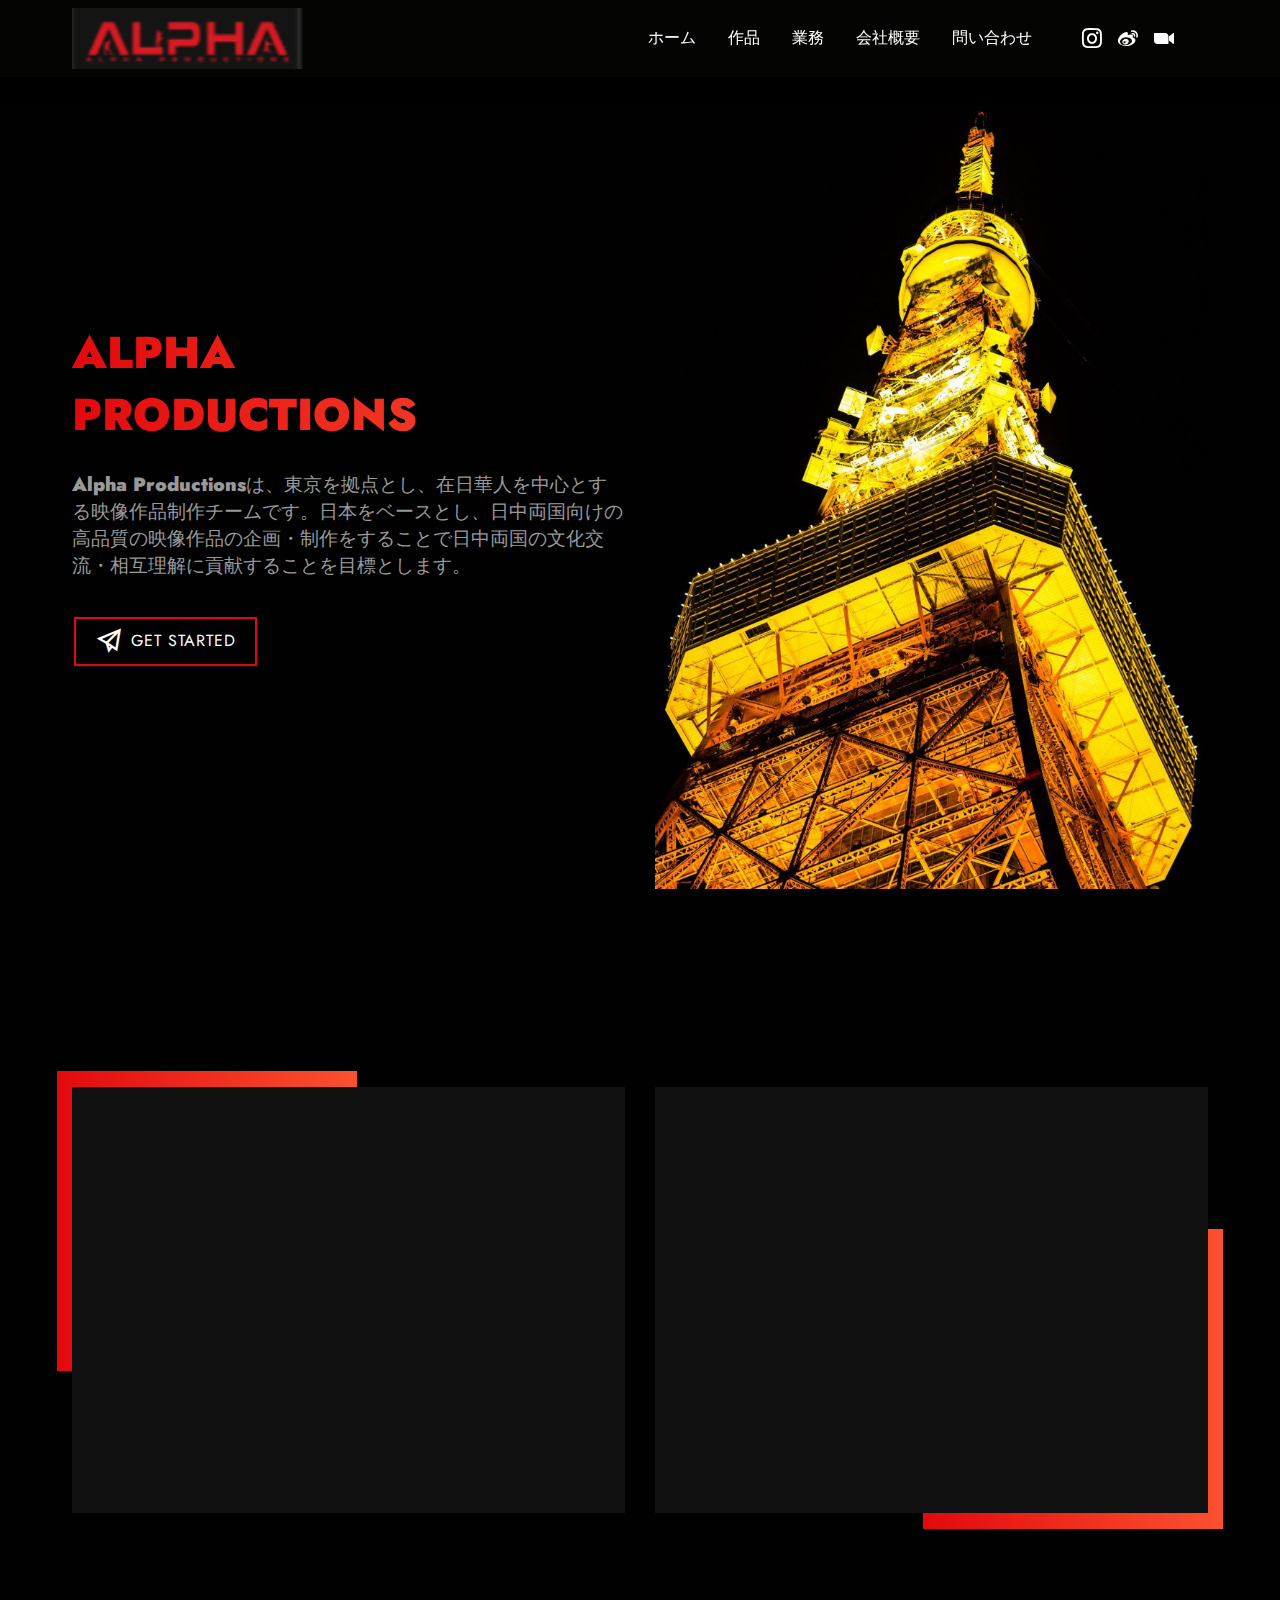
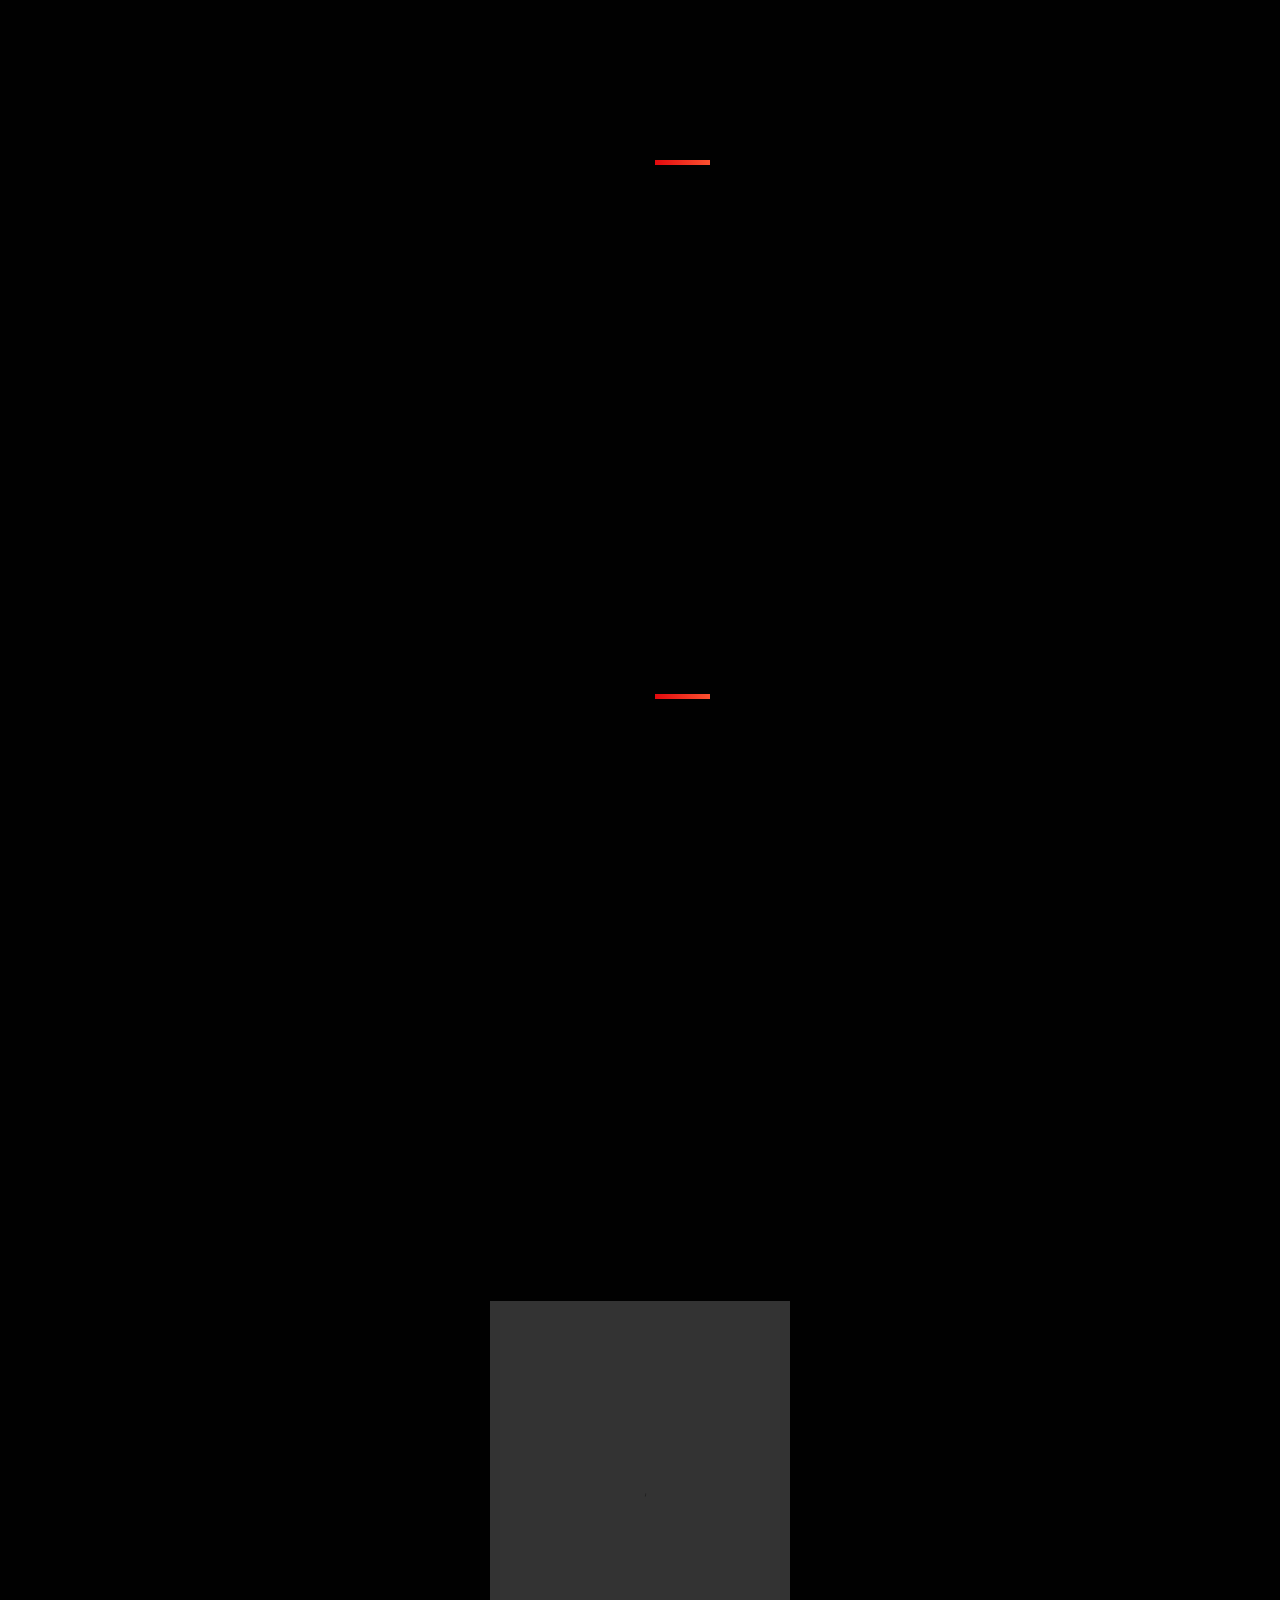
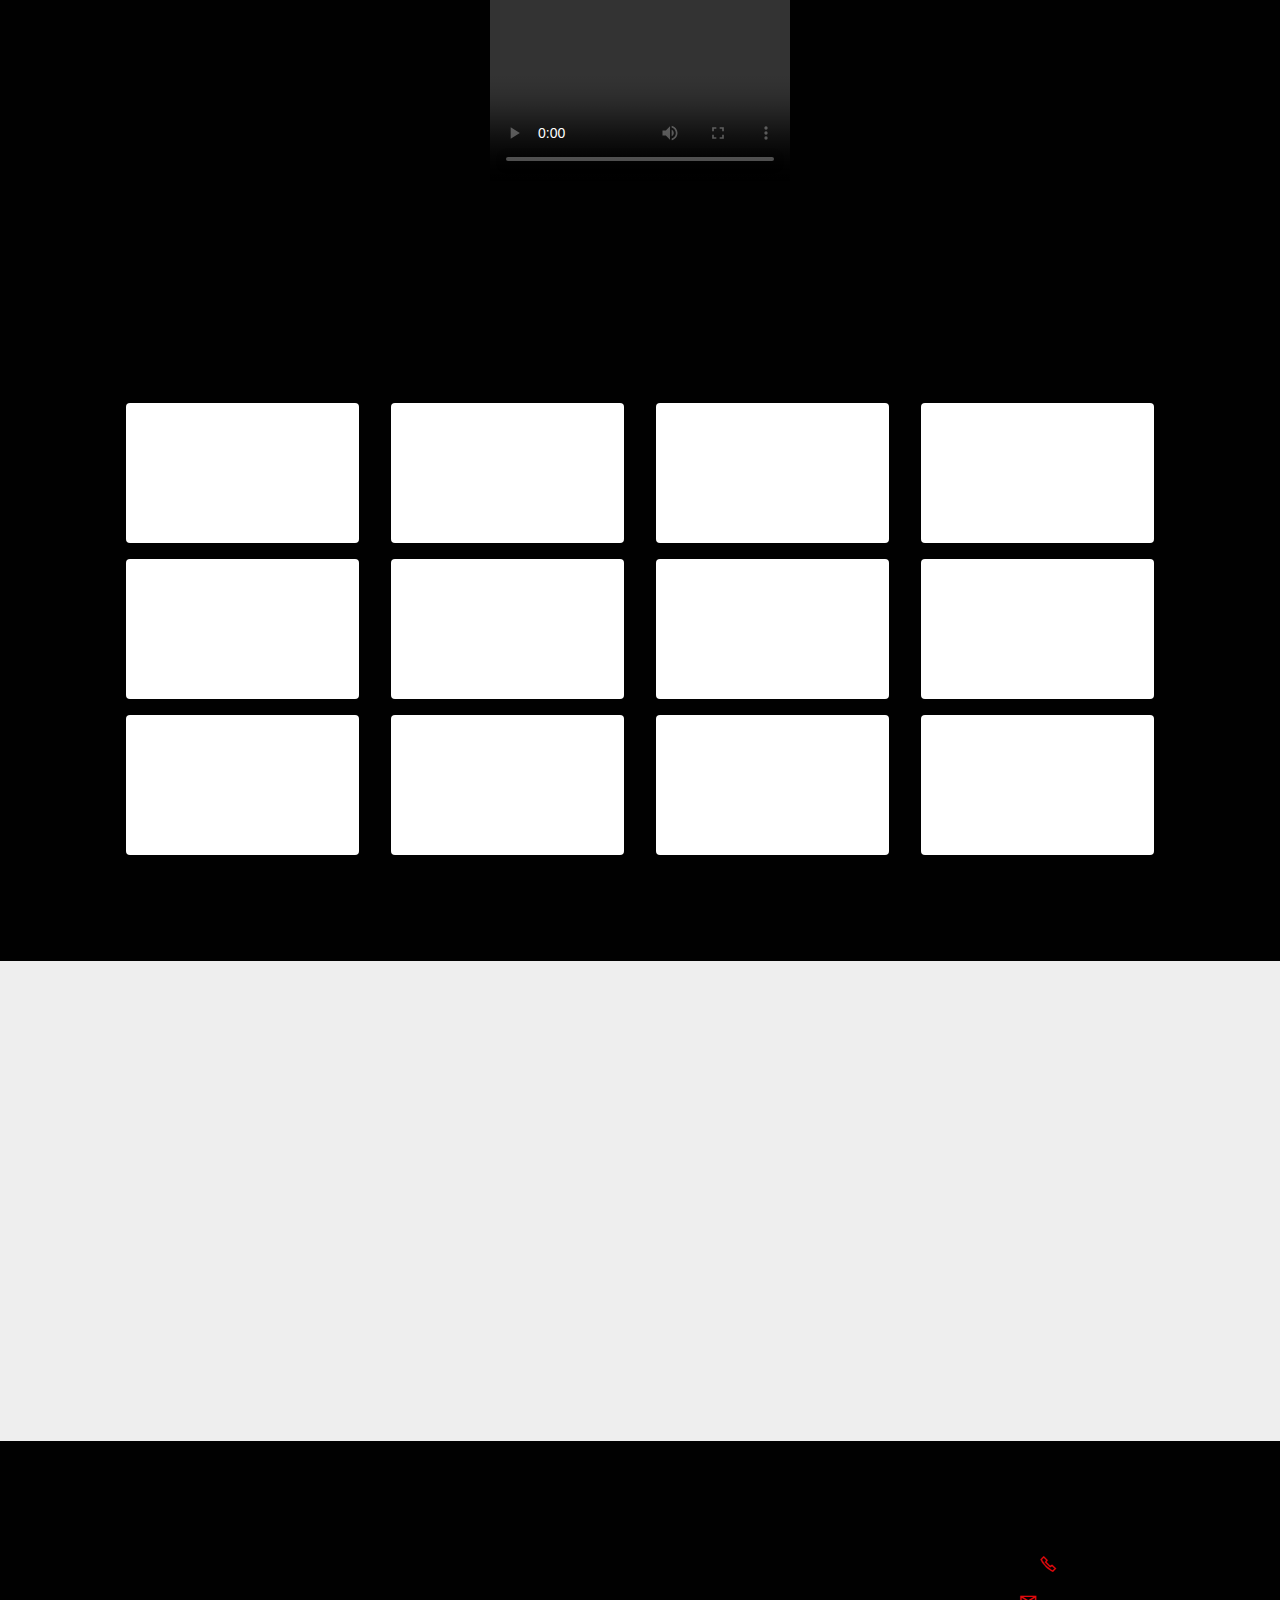
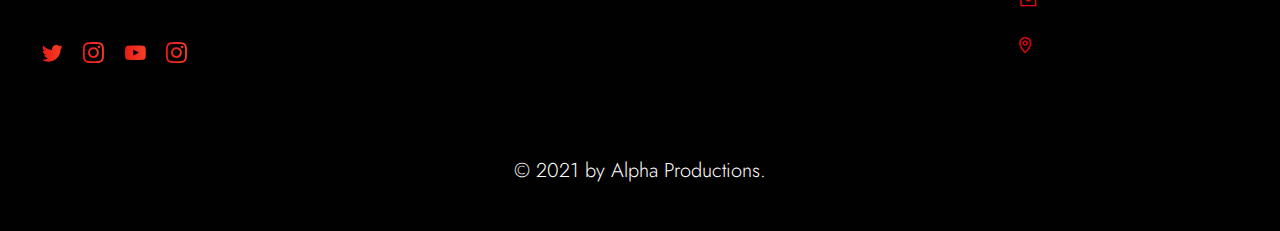
==== commit 7bd6dc6d: "logo" ====
--- a/index.html
+++ b/index.html
@@ -17,10 +17,10 @@
   <link rel="stylesheet" href="assets/bootstrap/css/bootstrap.min.css">
   <link rel="stylesheet" href="assets/bootstrap/css/bootstrap-grid.min.css">
   <link rel="stylesheet" href="assets/bootstrap/css/bootstrap-reboot.min.css">
+  <link rel="stylesheet" href="assets/animatecss/animate.min.css">
   <link rel="stylesheet" href="assets/dropdown/css/style.css">
   <link rel="stylesheet" href="assets/socicon/css/styles.css">
   <link rel="stylesheet" href="assets/theme/css/style.css">
-  <link rel="stylesheet" href="assets/recaptcha.css">
   <link rel="preload" as="style" href="assets/mobirise/css/mbr-additional.css"><link rel="stylesheet" href="assets/mobirise/css/mbr-additional.css" type="text/css">
   
   
@@ -51,9 +51,9 @@
                 </div>
             </button>
             <div class="collapse navbar-collapse" id="navbarSupportedContent">
-                <ul class="navbar-nav nav-dropdown nav-right" data-app-modern-menu="true"><li class="nav-item"><a class="nav-link link text-white text-primary display-4" href="index.html">Home</a>
-                    </li><li class="nav-item"><a class="nav-link link text-white text-primary display-4" href="Products.html">Products</a></li><li class="nav-item"><a class="nav-link link text-white text-primary display-4" href="Services.html">Services</a></li>
-                    <li class="nav-item"><a class="nav-link link text-white text-primary display-4" href="About.html">About</a></li><li class="nav-item"><a class="nav-link link text-white text-primary display-4" href="Contacts.html">Contacts</a></li></ul>
+                <ul class="navbar-nav nav-dropdown nav-right" data-app-modern-menu="true"><li class="nav-item"><a class="nav-link link text-white text-primary display-4" href="index.html">ホーム</a>
+                    </li><li class="nav-item"><a class="nav-link link text-white text-primary display-4" href="Products.html">作品</a></li><li class="nav-item"><a class="nav-link link text-white text-primary display-4" href="Services.html">業務</a></li>
+                    <li class="nav-item"><a class="nav-link link text-white text-primary display-4" href="About.html">会社概要</a></li><li class="nav-item"><a class="nav-link link text-white text-primary display-4" href="Contacts.html">問い合わせ</a></li></ul>
                 <div class="icons-menu">
                     <a href="index.html" target="_blank">
                         <span class="p-2 mbr-iconfont socicon-instagram socicon"></span>
@@ -84,7 +84,7 @@
                 
                 <h1 class="mbr-section-title mbr-white pb-3 mbr-fonts-style display-2"><strong>ALPHA </strong><br><strong>PRODUCTIONS</strong><strong><br></strong></h1>
                 <p class="mbr-text pb-3 mbr-white mbr-light mbr-fonts-style display-7"><strong>Alpha Productions</strong>は、東京を拠点とし、在日華人を中心とする映像作品制作チームです。日本をベースとし、日中両国向けの高品質の映像作品の企画・制作をすることで日中両国の文化交流・相互理解に貢献することを目標とします。<br></p>
-                <div class="mbr-section-btn"><a class="btn btn-sm btn-primary-outline display-4" href="index.html"><span class="mobi-mbri mobi-mbri-paper-plane mbr-iconfont mbr-iconfont-btn"></span>GET STARTED</a></div>
+                <div class="mbr-section-btn"><a class="btn btn-sm btn-primary-outline display-4" href="Services.html"><span class="mobi-mbri mobi-mbri-paper-plane mbr-iconfont mbr-iconfont-btn"></span>GET STARTED</a></div>
 
             </div>
 
@@ -124,12 +124,12 @@
     <div class="container mbr-white">
         <div class="row justify-content-center">
 
-            <div class="card md-pb first col-12 col-md-6 col-lg-4">
+            <div class="card md-pb first col-12 col-md-6 col-lg-6">
                 <div class="card-wrapper align-center">
                     <div class="card-box align-center">
 
-                        <h4 class="mbr-section-title pb-2 mbr-semibold mbr-fonts-style display-5">A</h4>
-                        <p class="mbr-section-text align-center mbr-regular pb-2 mbr-fonts-style display-7">aaa</p>
+                        <h4 class="mbr-section-title pb-2 mbr-semibold mbr-fonts-style display-5">販売</h4>
+                        <p class="mbr-section-text align-center mbr-regular pb-2 mbr-fonts-style display-7">LED，摄影器材，灯光器材，音响器材</p>
                     </div>
                     <div class="img-wrapper">
                         <img src="assets/images/02.jpg" alt="">
@@ -137,29 +137,17 @@
                 </div>
             </div>
 
-            <div class="card md-pb col-12 col-md-6 col-lg-4">
+            
+
+
+
+            <div class="card last col-12 col-md-6">
                 <div class="card-wrapper align-center">
                     <div class="card-box align-center">
 
-                        <h4 class="mbr-section-title pb-2 mbr-semibold mbr-fonts-style display-5">B</h4>
+                        <h4 class="mbr-section-title pb-2 mbr-semibold mbr-fonts-style display-5">映像制作</h4>
                         <p class="mbr-section-text align-center mbr-regular pb-2 mbr-fonts-style display-7">
-                            bbb</p>
-                    </div>
-                    <div class="img-wrapper">
-                        <img src="assets/images/03.jpg" alt="">
-                    </div>
-                </div>
-            </div>
-
-
-
-            <div class="card last col-12 col-md-6 col-lg-4">
-                <div class="card-wrapper align-center">
-                    <div class="card-box align-center">
-
-                        <h4 class="mbr-section-title pb-2 mbr-semibold mbr-fonts-style display-5">C</h4>
-                        <p class="mbr-section-text align-center mbr-regular pb-2 mbr-fonts-style display-7">
-                            ccc</p>
+                            企划，拍摄，剪辑，调色</p>
                     </div>
                     <div class="img-wrapper">
                         <img src="assets/images/04.jpg" alt="">
@@ -204,12 +192,7 @@
                 <div class="title-wrapper align-left">
                     <div class="line"></div>
                     <h3 class="mbr-section-title mbr-white mbr-semibold pb-3 mbr-fonts-style display-5">JOIN US</h3>
-                    <p class="mbr-text pb-3 mbr-white mbr-light mbr-fonts-style display-7">Lorem ipsum dolor sit
-                        amet, consectetur adipiscing elit. Mauris finibus leo et diam fermentum ullamcorper. Nulla
-                        venenatis nibh sollicitudin tincidunt gravida. Nam convallis justo et ligula luctus suscipit.
-                        Etiam eu nisi turpis. Donec sollicitudin accumsan quam, rhoncus sagittis metus semper quis.
-                        Praesent convallis mauris sed ipsum lobortis facilisis. Nulla cursus sem non nunc sagittis, a
-                        volutpat mauris lobortis. Nulla ut feugiat tellus. Nam dictum nisi nec scelerisque auctor<br>
+                    <p class="mbr-text pb-3 mbr-white mbr-light mbr-fonts-style display-7">aaa<br>
                     </p>
                 </div>
             </div>
@@ -230,12 +213,7 @@
                 <div class="title-wrapper align-left">
                     <div class="line"></div>
                     <h3 class="mbr-section-title mbr-white mbr-semibold pb-3 mbr-fonts-style display-5">NOTICE</h3>
-                    <p class="mbr-text pb-3 mbr-white mbr-light mbr-fonts-style display-7">Lorem ipsum dolor sit
-                        amet, consectetur adipiscing elit. Mauris finibus leo et diam fermentum ullamcorper. Nulla
-                        venenatis nibh sollicitudin tincidunt gravida. Nam convallis justo et ligula luctus suscipit.
-                        Etiam eu nisi turpis. Donec sollicitudin accumsan quam, rhoncus sagittis metus semper quis.
-                        Praesent convallis mauris sed ipsum lobortis facilisis. Nulla cursus sem non nunc sagittis, a
-                        volutpat mauris lobortis. Nulla ut feugiat tellus. Nam dictum nisi nec scelerisque auctor<br>
+                    <p class="mbr-text pb-3 mbr-white mbr-light mbr-fonts-style display-7">bbb<br>
                     </p>
                 </div>
             </div>
@@ -396,27 +374,27 @@
                         <div class="icons-wrap pb-2">
 
                             <p class="icon-title mbr-regular mbr-fonts-style display-7">
-                                Ideas &amp; Plans<br></p>
-                        </div>
-                    </div>
-                    <div class="item-wrap">
-                        <div class="icons-wrap pb-2">
-                            <p class="icon-title mbr-regular mbr-fonts-style display-7">Prompt Strategies</p>
-                        </div>
-                    </div>
-                    <div class="item-wrap">
-                        <div class="icons-wrap pb-2">
-                            <p class="icon-title mbr-regular mbr-fonts-style display-7">Content Composing</p>
-                        </div>
-                    </div>
-                    <div class="item-wrap">
-                        <div class="icons-wrap pb-2">
-                            <p class="icon-title mbr-regular mbr-fonts-style display-7">Design &amp; Development</p>
-                        </div>
-                    </div>
-                    <div class="item-wrap">
-                        <div class="icons-wrap pb-2">
-                            <p class="icon-title mbr-regular mbr-fonts-style display-7">Creative Direction</p>
+                                a<br></p>
+                        </div>
+                    </div>
+                    <div class="item-wrap">
+                        <div class="icons-wrap pb-2">
+                            <p class="icon-title mbr-regular mbr-fonts-style display-7">b</p>
+                        </div>
+                    </div>
+                    <div class="item-wrap">
+                        <div class="icons-wrap pb-2">
+                            <p class="icon-title mbr-regular mbr-fonts-style display-7">c</p>
+                        </div>
+                    </div>
+                    <div class="item-wrap">
+                        <div class="icons-wrap pb-2">
+                            <p class="icon-title mbr-regular mbr-fonts-style display-7">d</p>
+                        </div>
+                    </div>
+                    <div class="item-wrap">
+                        <div class="icons-wrap pb-2">
+                            <p class="icon-title mbr-regular mbr-fonts-style display-7">e</p>
                         </div>
                     </div>
                 </div>
@@ -458,15 +436,17 @@
   <script src="assets/tether/tether.min.js"></script>
   <script src="assets/bootstrap/js/bootstrap.min.js"></script>
   <script src="assets/smoothscroll/smooth-scroll.js"></script>
+  <script src="assets/viewportchecker/jquery.viewportchecker.js"></script>
   <script src="assets/dropdown/js/nav-dropdown.js"></script>
   <script src="assets/dropdown/js/navbar-dropdown.js"></script>
   <script src="assets/touchswipe/jquery.touch-swipe.min.js"></script>
   <script src="assets/playervimeo/vimeo_player.js"></script>
   <script src="assets/theme/js/script.js"></script>
-  <script src="assets/formoid.min.js"></script>
-  
-  
-  
-
+  
+  
+  
+ <div id="scrollToTop" class="scrollToTop mbr-arrow-up"><a style="text-align: center;"><i class="mbr-arrow-up-icon mbr-arrow-up-icon-cm cm-icon cm-icon-smallarrow-up"></i></a></div>
+    <input name="animation" type="hidden">
+  
 </body>
 </html>--- a/assets/mobirise/css/mbr-additional.css
+++ b/assets/mobirise/css/mbr-additional.css
@@ -703,9 +703,6 @@
   color: #bac2c4;
 }
 /* Scroll to top button*/
-.scrollToTop_wraper {
-  display: none;
-}
 blockquote {
   border-color: #e2090d;
 }
@@ -1465,12 +1462,15 @@
   margin: auto;
 }
 .cid-s1YMnlZGXl .card {
-  height: fit-content;
+  width: 140px;
+  margin: 0px 1rem;
+  height: 140px;
+  background-color: #fff;
   cursor: pointer;
   padding: 1rem 0;
   margin-bottom: 1rem;
 }
-.cid-s1YMnlZGXl .card img {
+.cid-s1YMnlZGXl .card imga {
   filter: brightness(2);
 }
 @media (min-width: 992px) {
@@ -3039,6 +3039,31 @@
   font-size: 20px;
   text-align: center;
 }
+.cid-sqytN3mkLg {
+  padding-top: 135px;
+  padding-bottom: 30px;
+  background-color: #010101;
+}
+.cid-sqytN3mkLg H1 {
+  color: #000000;
+}
+.cid-sqytN3mkLg .mbr-text,
+.cid-sqytN3mkLg .mbr-section-btn {
+  color: #000000;
+}
+.cid-sqytN3mkLg .mbr-subtitle {
+  color: #000000;
+}
+.cid-sqytN3mkLg .mbr-text {
+  margin-top: 1.5rem;
+}
+.cid-sqytN3mkLg .mbr-section-btn {
+  margin-top: 2rem;
+}
+.cid-sqytN3mkLg .mbr-section-title,
+.cid-sqytN3mkLg .mbr-section-btn {
+  color: #ffffff;
+}
 .cid-sqyqUNCmjG .dropdown-item:before {
   font-family: MobiriseIcons !important;
   content: '\e966';
@@ -3412,6 +3437,384 @@
   width: fit-content;
   transition: all 0.3s;
 }
+#custom-html-18 {
+  /* Type valid CSS here */
+}
+#custom-html-18 div {
+  padding: 60px 0;
+  color: #fff;
+  background-color: #010101;
+}
+#custom-html-18 p {
+  font-size: 60px;
+  color: #fff;
+}
+#custom-html-18 .about {
+  max-width: 800px;
+  text-align: left;
+  margin: 0 auto;
+}
+#custom-html-18 table {
+  color: #999999;
+}
+#custom-html-18 .year {
+  color: #ffffff;
+}
+.cid-sqyzIFD0Qe {
+  padding-top: 90px;
+  padding-bottom: 90px;
+  background-color: #010101;
+}
+.cid-sqyzIFD0Qe imga {
+  filter: grayscale(1);
+}
+.cid-sqyzIFD0Qe .mbri-left:before {
+  content: "\f053";
+}
+.cid-sqyzIFD0Qe .mbri-right:before {
+  content: "\f054";
+}
+.cid-sqyzIFD0Qe .carousel-control-next,
+.cid-sqyzIFD0Qe .carousel-control-prev {
+  color: #354463;
+}
+.cid-sqyzIFD0Qe .title-block {
+  justify-content: space-between;
+}
+.cid-sqyzIFD0Qe .carousel-control {
+  background: transparent !important;
+  border: 2px solid #a5d3be;
+  opacity: 1 !important;
+  transition: 0.3s;
+}
+.cid-sqyzIFD0Qe .carousel-control:hover {
+  background-color: #354463 !important;
+  border: 2px solid #354463 !important;
+  color: #ffffff !important;
+}
+.cid-sqyzIFD0Qe .carousel-item {
+  -webkit-justify-content: center;
+  justify-content: center;
+}
+.cid-sqyzIFD0Qe .carousel-item .media-container-row {
+  -webkit-flex-grow: 1;
+  flex-grow: 1;
+}
+.cid-sqyzIFD0Qe .carousel-item .wrap-img {
+  text-align: center;
+}
+.cid-sqyzIFD0Qe .carousel-item .wrap-img img {
+  width: auto;
+  max-width: 100%;
+}
+.cid-sqyzIFD0Qe .carousel-controls .carousel-control {
+  border-radius: 50%;
+  width: 45px;
+  height: 45px;
+}
+.cid-sqyzIFD0Qe .carousel-controls .carousel-control.carousel-control-prev {
+  right: 3.9rem;
+  left: auto;
+}
+.cid-sqyzIFD0Qe .carousel-controls .carousel-control .mbr-iconfont {
+  font-size: 1rem;
+}
+.cid-sqyzIFD0Qe .cloneditem-1,
+.cid-sqyzIFD0Qe .cloneditem-2,
+.cid-sqyzIFD0Qe .cloneditem-3,
+.cid-sqyzIFD0Qe .cloneditem-4 {
+  display: none;
+}
+.cid-sqyzIFD0Qe .col-lg-15 {
+  -webkit-box-flex: 0;
+  -ms-flex: 0 0 100%;
+  -webkit-flex: 0 0 100%;
+  flex: 0 0 100%;
+  max-width: 100%;
+  position: relative;
+  min-height: 1px;
+  padding-right: 0px;
+  padding-left: 0px;
+  width: 100%;
+}
+.cid-sqyzIFD0Qe .container {
+  margin-bottom: 2.7rem;
+}
+.cid-sqyzIFD0Qe .controls-wrapper {
+  position: relative;
+}
+@media (min-width: 992px) {
+  .cid-sqyzIFD0Qe .col-lg-15 {
+    -ms-flex: 0 0 20%;
+    -webkit-flex: 0 0 20%;
+    flex: 0 0 20%;
+    max-width: 20%;
+    width: 20%;
+  }
+  .cid-sqyzIFD0Qe .carousel-inner.slides2 > .carousel-item.active.carousel-item-right,
+  .cid-sqyzIFD0Qe .carousel-inner.slides2 > .carousel-item.carousel-item-next {
+    left: 0;
+    -webkit-transform: translate3d(50%, 0, 0);
+    transform: translate3d(50%, 0, 0);
+  }
+  .cid-sqyzIFD0Qe .carousel-inner.slides2 > .carousel-item.active.carousel-item-left,
+  .cid-sqyzIFD0Qe .carousel-inner.slides2 > .carousel-item.carousel-item-prev {
+    left: 0;
+    -webkit-transform: translate3d(-50%, 0, 0);
+    transform: translate3d(-50%, 0, 0);
+  }
+  .cid-sqyzIFD0Qe .carousel-inner.slides2 > .carousel-item.carousel-item-left,
+  .cid-sqyzIFD0Qe .carousel-inner.slides2 > .carousel-item.carousel-item-prev.carousel-item-right,
+  .cid-sqyzIFD0Qe .carousel-inner.slides2 > .carousel-item.active {
+    left: 0;
+    -webkit-transform: translate3d(0, 0, 0);
+    transform: translate3d(0, 0, 0);
+  }
+  .cid-sqyzIFD0Qe .carousel-inner.slides2 .cloneditem-1,
+  .cid-sqyzIFD0Qe .carousel-inner.slides2 .cloneditem-2,
+  .cid-sqyzIFD0Qe .carousel-inner.slides2 .cloneditem-3 {
+    display: block;
+  }
+  .cid-sqyzIFD0Qe .carousel-inner.slides3 > .carousel-item.active.carousel-item-right,
+  .cid-sqyzIFD0Qe .carousel-inner.slides3 > .carousel-item.carousel-item-next {
+    left: 0;
+    -webkit-transform: translate3d(33.333333%, 0, 0);
+    transform: translate3d(33.333333%, 0, 0);
+  }
+  .cid-sqyzIFD0Qe .carousel-inner.slides3 > .carousel-item.active.carousel-item-left,
+  .cid-sqyzIFD0Qe .carousel-inner.slides3 > .carousel-item.carousel-item-prev {
+    left: 0;
+    -webkit-transform: translate3d(-33.333333%, 0, 0);
+    transform: translate3d(-33.333333%, 0, 0);
+  }
+  .cid-sqyzIFD0Qe .carousel-inner.slides3 > .carousel-item.carousel-item-left,
+  .cid-sqyzIFD0Qe .carousel-inner.slides3 > .carousel-item.carousel-item-prev.carousel-item-right,
+  .cid-sqyzIFD0Qe .carousel-inner.slides3 > .carousel-item.active {
+    left: 0;
+    -webkit-transform: translate3d(0, 0, 0);
+    transform: translate3d(0, 0, 0);
+  }
+  .cid-sqyzIFD0Qe .carousel-inner.slides3 .cloneditem-1,
+  .cid-sqyzIFD0Qe .carousel-inner.slides3 .cloneditem-2,
+  .cid-sqyzIFD0Qe .carousel-inner.slides3 .cloneditem-3 {
+    display: block;
+  }
+  .cid-sqyzIFD0Qe .carousel-inner.slides4 > .carousel-item.active.carousel-item-right,
+  .cid-sqyzIFD0Qe .carousel-inner.slides4 > .carousel-item.carousel-item-next {
+    left: 0;
+    -webkit-transform: translate3d(25%, 0, 0);
+    transform: translate3d(25%, 0, 0);
+  }
+  .cid-sqyzIFD0Qe .carousel-inner.slides4 > .carousel-item.active.carousel-item-left,
+  .cid-sqyzIFD0Qe .carousel-inner.slides4 > .carousel-item.carousel-item-prev {
+    left: 0;
+    -webkit-transform: translate3d(-25%, 0, 0);
+    transform: translate3d(-25%, 0, 0);
+  }
+  .cid-sqyzIFD0Qe .carousel-inner.slides4 > .carousel-item.carousel-item-left,
+  .cid-sqyzIFD0Qe .carousel-inner.slides4 > .carousel-item.carousel-item-prev.carousel-item-right,
+  .cid-sqyzIFD0Qe .carousel-inner.slides4 > .carousel-item.active {
+    left: 0;
+    -webkit-transform: translate3d(0, 0, 0);
+    transform: translate3d(0, 0, 0);
+  }
+  .cid-sqyzIFD0Qe .carousel-inner.slides4 .cloneditem-1,
+  .cid-sqyzIFD0Qe .carousel-inner.slides4 .cloneditem-2,
+  .cid-sqyzIFD0Qe .carousel-inner.slides4 .cloneditem-3 {
+    display: block;
+  }
+  .cid-sqyzIFD0Qe .carousel-inner.slides5 > .carousel-item.active.carousel-item-right,
+  .cid-sqyzIFD0Qe .carousel-inner.slides5 > .carousel-item.carousel-item-next {
+    left: 0;
+    -webkit-transform: translate3d(20%, 0, 0);
+    transform: translate3d(20%, 0, 0);
+  }
+  .cid-sqyzIFD0Qe .carousel-inner.slides5 > .carousel-item.active.carousel-item-left,
+  .cid-sqyzIFD0Qe .carousel-inner.slides5 > .carousel-item.carousel-item-prev {
+    left: 0;
+    -webkit-transform: translate3d(-20%, 0, 0);
+    transform: translate3d(-20%, 0, 0);
+  }
+  .cid-sqyzIFD0Qe .carousel-inner.slides5 > .carousel-item.carousel-item-left,
+  .cid-sqyzIFD0Qe .carousel-inner.slides5 > .carousel-item.carousel-item-prev.carousel-item-right,
+  .cid-sqyzIFD0Qe .carousel-inner.slides5 > .carousel-item.active {
+    left: 0;
+    -webkit-transform: translate3d(0, 0, 0);
+    transform: translate3d(0, 0, 0);
+  }
+  .cid-sqyzIFD0Qe .carousel-inner.slides5 .cloneditem-1,
+  .cid-sqyzIFD0Qe .carousel-inner.slides5 .cloneditem-2,
+  .cid-sqyzIFD0Qe .carousel-inner.slides5 .cloneditem-3,
+  .cid-sqyzIFD0Qe .carousel-inner.slides5 .cloneditem-4 {
+    display: block;
+  }
+  .cid-sqyzIFD0Qe .carousel-inner.slides6 > .carousel-item.active.carousel-item-right,
+  .cid-sqyzIFD0Qe .carousel-inner.slides6 > .carousel-item.carousel-item-next {
+    left: 0;
+    -webkit-transform: translate3d(16.666667%, 0, 0);
+    transform: translate3d(16.666667%, 0, 0);
+  }
+  .cid-sqyzIFD0Qe .carousel-inner.slides6 > .carousel-item.active.carousel-item-left,
+  .cid-sqyzIFD0Qe .carousel-inner.slides6 > .carousel-item.carousel-item-prev {
+    left: 0;
+    -webkit-transform: translate3d(-16.666667%, 0, 0);
+    transform: translate3d(-16.666667%, 0, 0);
+  }
+  .cid-sqyzIFD0Qe .carousel-inner.slides6 > .carousel-item.carousel-item-left,
+  .cid-sqyzIFD0Qe .carousel-inner.slides6 > .carousel-item.carousel-item-prev.carousel-item-right,
+  .cid-sqyzIFD0Qe .carousel-inner.slides6 > .carousel-item.active {
+    left: 0;
+    -webkit-transform: translate3d(0, 0, 0);
+    transform: translate3d(0, 0, 0);
+  }
+  .cid-sqyzIFD0Qe .carousel-inner.slides6 .cloneditem-1,
+  .cid-sqyzIFD0Qe .carousel-inner.slides6 .cloneditem-2,
+  .cid-sqyzIFD0Qe .carousel-inner.slides6 .cloneditem-3,
+  .cid-sqyzIFD0Qe .carousel-inner.slides6 .cloneditem-4,
+  .cid-sqyzIFD0Qe .carousel-inner.slides6 .cloneditem-5 {
+    display: block;
+  }
+}
+.cid-sqyzIFD0Qe .mbr-section-subtitle {
+  font-weight: 700;
+  color: #ffffff;
+}
+.cid-sqyzIFD0Qe .card-box {
+  z-index: 1;
+  position: absolute;
+  background-color: rgba(53, 68, 99, 0);
+  height: 100%;
+  width: 100%;
+  pointer-events: none;
+  transition: 0.3s;
+}
+.cid-sqyzIFD0Qe .wrap-img:hover .card-box {
+  background-color: transparent;
+}
+.cid-sqyzIFD0Qe .wrap-img:hover .soc-item-1 {
+  opacity: 0;
+}
+.cid-sqyzIFD0Qe .wrap-img:hover .soc-item-2 {
+  opacity: 1;
+}
+.cid-sqyzIFD0Qe .mbr-iconfont-2 {
+  color: #ffffff !important;
+}
+.cid-sqyzIFD0Qe .soc-item {
+  margin-bottom: 0.3rem;
+  width: 45px;
+  height: 45px;
+  border-radius: 100%;
+  display: flex;
+  justify-content: center;
+  align-items: center;
+  position: absolute;
+  z-index: 100;
+  bottom: 0;
+}
+.cid-sqyzIFD0Qe .soc-item span {
+  font-size: 1rem;
+}
+.cid-sqyzIFD0Qe .soc-item-1 {
+  transition: 0.3s;
+}
+.cid-sqyzIFD0Qe .soc-item-2 {
+  opacity: 0;
+  transform: translate(-50%, -50%);
+  top: 50%;
+  left: 50%;
+  transition: 0.3s;
+}
+.cid-sqyzIFD0Qe .soc-item-2 span {
+  font-size: 1.5rem;
+}
+@media (max-width: 767px) {
+  .cid-sqyzIFD0Qe .col-lg-2 {
+    padding: 0rem;
+  }
+  .cid-sqyzIFD0Qe .title-block {
+    margin: 0;
+  }
+  .cid-sqyzIFD0Qe .col-md-12 {
+    -webkit-box-flex: 0;
+    -ms-flex: 0 0 50%;
+    -webkit-flex: 0 0 50%;
+    flex: 0 0 50%;
+    max-width: 50%;
+    position: relative;
+    min-height: 1px;
+    padding-right: 0px;
+    padding-left: 0px;
+    width: 50%;
+  }
+  .cid-sqyzIFD0Qe .carousel-controls {
+    position: absolute;
+    top: -6rem;
+    left: 7.5rem;
+  }
+  .cid-sqyzIFD0Qe .container {
+    margin-bottom: 7rem;
+  }
+}
+@media (min-width: 767px) and (max-width: 992px) {
+  .cid-sqyzIFD0Qe .col-md-12 {
+    -webkit-box-flex: 0;
+    -ms-flex: 0 0 50%;
+    -webkit-flex: 0 0 50%;
+    flex: 0 0 50%;
+    max-width: 50%;
+    position: relative;
+    min-height: 1px;
+    padding-right: 0px;
+    padding-left: 0px;
+    width: 50%;
+  }
+  .cid-sqyzIFD0Qe .carousel-controls {
+    position: absolute;
+    top: -6.5rem;
+    right: 5%;
+  }
+}
+.cid-sqyzIFD0Qe .col-lg-2 {
+  padding: 0rem;
+}
+.cid-sqyzIFD0Qe .col-md-12 {
+  padding: 0rem;
+}
+@media (min-width: 992px) and (max-width: 1200px) {
+  .cid-sqyzIFD0Qe .carousel-controls {
+    position: absolute;
+    top: -6.5rem;
+    right: 10%;
+  }
+}
+@media (min-width: 1200px) {
+  .cid-sqyzIFD0Qe .carousel-controls {
+    position: absolute;
+    top: -6.5rem;
+    right: 21%;
+  }
+}
+.cid-sqyzIFD0Qe .container-fluid {
+  padding: 0;
+}
+.cid-sqyzIFD0Qe .wrapper {
+  padding: 0rem;
+}
+@media (min-width: 767px) {
+  .cid-sqyzIFD0Qe .row {
+    padding: 0 1rem;
+  }
+}
+.cid-sqyzIFD0Qe .icon-left {
+  margin-right: 0.1rem;
+}
+.cid-sqyzIFD0Qe .icon-right {
+  margin-left: 0.1rem;
+}
+.cid-sqyzIFD0Qe H3 {
+  color: #ffffff;
+}
 .cid-sqyqUOnd5g {
   padding-top: 105px;
   padding-bottom: 45px;
--- a/assets/mobirise/css/mbr-additional.css
+++ b/assets/mobirise/css/mbr-additional.css
@@ -703,9 +703,6 @@
   color: #bac2c4;
 }
 /* Scroll to top button*/
-.scrollToTop_wraper {
-  display: none;
-}
 blockquote {
   border-color: #e2090d;
 }
@@ -1465,12 +1462,15 @@
   margin: auto;
 }
 .cid-s1YMnlZGXl .card {
-  height: fit-content;
+  width: 140px;
+  margin: 0px 1rem;
+  height: 140px;
+  background-color: #fff;
   cursor: pointer;
   padding: 1rem 0;
   margin-bottom: 1rem;
 }
-.cid-s1YMnlZGXl .card img {
+.cid-s1YMnlZGXl .card imga {
   filter: brightness(2);
 }
 @media (min-width: 992px) {
@@ -3039,6 +3039,31 @@
   font-size: 20px;
   text-align: center;
 }
+.cid-sqytN3mkLg {
+  padding-top: 135px;
+  padding-bottom: 30px;
+  background-color: #010101;
+}
+.cid-sqytN3mkLg H1 {
+  color: #000000;
+}
+.cid-sqytN3mkLg .mbr-text,
+.cid-sqytN3mkLg .mbr-section-btn {
+  color: #000000;
+}
+.cid-sqytN3mkLg .mbr-subtitle {
+  color: #000000;
+}
+.cid-sqytN3mkLg .mbr-text {
+  margin-top: 1.5rem;
+}
+.cid-sqytN3mkLg .mbr-section-btn {
+  margin-top: 2rem;
+}
+.cid-sqytN3mkLg .mbr-section-title,
+.cid-sqytN3mkLg .mbr-section-btn {
+  color: #ffffff;
+}
 .cid-sqyqUNCmjG .dropdown-item:before {
   font-family: MobiriseIcons !important;
   content: '\e966';
@@ -3412,6 +3437,384 @@
   width: fit-content;
   transition: all 0.3s;
 }
+#custom-html-18 {
+  /* Type valid CSS here */
+}
+#custom-html-18 div {
+  padding: 60px 0;
+  color: #fff;
+  background-color: #010101;
+}
+#custom-html-18 p {
+  font-size: 60px;
+  color: #fff;
+}
+#custom-html-18 .about {
+  max-width: 800px;
+  text-align: left;
+  margin: 0 auto;
+}
+#custom-html-18 table {
+  color: #999999;
+}
+#custom-html-18 .year {
+  color: #ffffff;
+}
+.cid-sqyzIFD0Qe {
+  padding-top: 90px;
+  padding-bottom: 90px;
+  background-color: #010101;
+}
+.cid-sqyzIFD0Qe imga {
+  filter: grayscale(1);
+}
+.cid-sqyzIFD0Qe .mbri-left:before {
+  content: "\f053";
+}
+.cid-sqyzIFD0Qe .mbri-right:before {
+  content: "\f054";
+}
+.cid-sqyzIFD0Qe .carousel-control-next,
+.cid-sqyzIFD0Qe .carousel-control-prev {
+  color: #354463;
+}
+.cid-sqyzIFD0Qe .title-block {
+  justify-content: space-between;
+}
+.cid-sqyzIFD0Qe .carousel-control {
+  background: transparent !important;
+  border: 2px solid #a5d3be;
+  opacity: 1 !important;
+  transition: 0.3s;
+}
+.cid-sqyzIFD0Qe .carousel-control:hover {
+  background-color: #354463 !important;
+  border: 2px solid #354463 !important;
+  color: #ffffff !important;
+}
+.cid-sqyzIFD0Qe .carousel-item {
+  -webkit-justify-content: center;
+  justify-content: center;
+}
+.cid-sqyzIFD0Qe .carousel-item .media-container-row {
+  -webkit-flex-grow: 1;
+  flex-grow: 1;
+}
+.cid-sqyzIFD0Qe .carousel-item .wrap-img {
+  text-align: center;
+}
+.cid-sqyzIFD0Qe .carousel-item .wrap-img img {
+  width: auto;
+  max-width: 100%;
+}
+.cid-sqyzIFD0Qe .carousel-controls .carousel-control {
+  border-radius: 50%;
+  width: 45px;
+  height: 45px;
+}
+.cid-sqyzIFD0Qe .carousel-controls .carousel-control.carousel-control-prev {
+  right: 3.9rem;
+  left: auto;
+}
+.cid-sqyzIFD0Qe .carousel-controls .carousel-control .mbr-iconfont {
+  font-size: 1rem;
+}
+.cid-sqyzIFD0Qe .cloneditem-1,
+.cid-sqyzIFD0Qe .cloneditem-2,
+.cid-sqyzIFD0Qe .cloneditem-3,
+.cid-sqyzIFD0Qe .cloneditem-4 {
+  display: none;
+}
+.cid-sqyzIFD0Qe .col-lg-15 {
+  -webkit-box-flex: 0;
+  -ms-flex: 0 0 100%;
+  -webkit-flex: 0 0 100%;
+  flex: 0 0 100%;
+  max-width: 100%;
+  position: relative;
+  min-height: 1px;
+  padding-right: 0px;
+  padding-left: 0px;
+  width: 100%;
+}
+.cid-sqyzIFD0Qe .container {
+  margin-bottom: 2.7rem;
+}
+.cid-sqyzIFD0Qe .controls-wrapper {
+  position: relative;
+}
+@media (min-width: 992px) {
+  .cid-sqyzIFD0Qe .col-lg-15 {
+    -ms-flex: 0 0 20%;
+    -webkit-flex: 0 0 20%;
+    flex: 0 0 20%;
+    max-width: 20%;
+    width: 20%;
+  }
+  .cid-sqyzIFD0Qe .carousel-inner.slides2 > .carousel-item.active.carousel-item-right,
+  .cid-sqyzIFD0Qe .carousel-inner.slides2 > .carousel-item.carousel-item-next {
+    left: 0;
+    -webkit-transform: translate3d(50%, 0, 0);
+    transform: translate3d(50%, 0, 0);
+  }
+  .cid-sqyzIFD0Qe .carousel-inner.slides2 > .carousel-item.active.carousel-item-left,
+  .cid-sqyzIFD0Qe .carousel-inner.slides2 > .carousel-item.carousel-item-prev {
+    left: 0;
+    -webkit-transform: translate3d(-50%, 0, 0);
+    transform: translate3d(-50%, 0, 0);
+  }
+  .cid-sqyzIFD0Qe .carousel-inner.slides2 > .carousel-item.carousel-item-left,
+  .cid-sqyzIFD0Qe .carousel-inner.slides2 > .carousel-item.carousel-item-prev.carousel-item-right,
+  .cid-sqyzIFD0Qe .carousel-inner.slides2 > .carousel-item.active {
+    left: 0;
+    -webkit-transform: translate3d(0, 0, 0);
+    transform: translate3d(0, 0, 0);
+  }
+  .cid-sqyzIFD0Qe .carousel-inner.slides2 .cloneditem-1,
+  .cid-sqyzIFD0Qe .carousel-inner.slides2 .cloneditem-2,
+  .cid-sqyzIFD0Qe .carousel-inner.slides2 .cloneditem-3 {
+    display: block;
+  }
+  .cid-sqyzIFD0Qe .carousel-inner.slides3 > .carousel-item.active.carousel-item-right,
+  .cid-sqyzIFD0Qe .carousel-inner.slides3 > .carousel-item.carousel-item-next {
+    left: 0;
+    -webkit-transform: translate3d(33.333333%, 0, 0);
+    transform: translate3d(33.333333%, 0, 0);
+  }
+  .cid-sqyzIFD0Qe .carousel-inner.slides3 > .carousel-item.active.carousel-item-left,
+  .cid-sqyzIFD0Qe .carousel-inner.slides3 > .carousel-item.carousel-item-prev {
+    left: 0;
+    -webkit-transform: translate3d(-33.333333%, 0, 0);
+    transform: translate3d(-33.333333%, 0, 0);
+  }
+  .cid-sqyzIFD0Qe .carousel-inner.slides3 > .carousel-item.carousel-item-left,
+  .cid-sqyzIFD0Qe .carousel-inner.slides3 > .carousel-item.carousel-item-prev.carousel-item-right,
+  .cid-sqyzIFD0Qe .carousel-inner.slides3 > .carousel-item.active {
+    left: 0;
+    -webkit-transform: translate3d(0, 0, 0);
+    transform: translate3d(0, 0, 0);
+  }
+  .cid-sqyzIFD0Qe .carousel-inner.slides3 .cloneditem-1,
+  .cid-sqyzIFD0Qe .carousel-inner.slides3 .cloneditem-2,
+  .cid-sqyzIFD0Qe .carousel-inner.slides3 .cloneditem-3 {
+    display: block;
+  }
+  .cid-sqyzIFD0Qe .carousel-inner.slides4 > .carousel-item.active.carousel-item-right,
+  .cid-sqyzIFD0Qe .carousel-inner.slides4 > .carousel-item.carousel-item-next {
+    left: 0;
+    -webkit-transform: translate3d(25%, 0, 0);
+    transform: translate3d(25%, 0, 0);
+  }
+  .cid-sqyzIFD0Qe .carousel-inner.slides4 > .carousel-item.active.carousel-item-left,
+  .cid-sqyzIFD0Qe .carousel-inner.slides4 > .carousel-item.carousel-item-prev {
+    left: 0;
+    -webkit-transform: translate3d(-25%, 0, 0);
+    transform: translate3d(-25%, 0, 0);
+  }
+  .cid-sqyzIFD0Qe .carousel-inner.slides4 > .carousel-item.carousel-item-left,
+  .cid-sqyzIFD0Qe .carousel-inner.slides4 > .carousel-item.carousel-item-prev.carousel-item-right,
+  .cid-sqyzIFD0Qe .carousel-inner.slides4 > .carousel-item.active {
+    left: 0;
+    -webkit-transform: translate3d(0, 0, 0);
+    transform: translate3d(0, 0, 0);
+  }
+  .cid-sqyzIFD0Qe .carousel-inner.slides4 .cloneditem-1,
+  .cid-sqyzIFD0Qe .carousel-inner.slides4 .cloneditem-2,
+  .cid-sqyzIFD0Qe .carousel-inner.slides4 .cloneditem-3 {
+    display: block;
+  }
+  .cid-sqyzIFD0Qe .carousel-inner.slides5 > .carousel-item.active.carousel-item-right,
+  .cid-sqyzIFD0Qe .carousel-inner.slides5 > .carousel-item.carousel-item-next {
+    left: 0;
+    -webkit-transform: translate3d(20%, 0, 0);
+    transform: translate3d(20%, 0, 0);
+  }
+  .cid-sqyzIFD0Qe .carousel-inner.slides5 > .carousel-item.active.carousel-item-left,
+  .cid-sqyzIFD0Qe .carousel-inner.slides5 > .carousel-item.carousel-item-prev {
+    left: 0;
+    -webkit-transform: translate3d(-20%, 0, 0);
+    transform: translate3d(-20%, 0, 0);
+  }
+  .cid-sqyzIFD0Qe .carousel-inner.slides5 > .carousel-item.carousel-item-left,
+  .cid-sqyzIFD0Qe .carousel-inner.slides5 > .carousel-item.carousel-item-prev.carousel-item-right,
+  .cid-sqyzIFD0Qe .carousel-inner.slides5 > .carousel-item.active {
+    left: 0;
+    -webkit-transform: translate3d(0, 0, 0);
+    transform: translate3d(0, 0, 0);
+  }
+  .cid-sqyzIFD0Qe .carousel-inner.slides5 .cloneditem-1,
+  .cid-sqyzIFD0Qe .carousel-inner.slides5 .cloneditem-2,
+  .cid-sqyzIFD0Qe .carousel-inner.slides5 .cloneditem-3,
+  .cid-sqyzIFD0Qe .carousel-inner.slides5 .cloneditem-4 {
+    display: block;
+  }
+  .cid-sqyzIFD0Qe .carousel-inner.slides6 > .carousel-item.active.carousel-item-right,
+  .cid-sqyzIFD0Qe .carousel-inner.slides6 > .carousel-item.carousel-item-next {
+    left: 0;
+    -webkit-transform: translate3d(16.666667%, 0, 0);
+    transform: translate3d(16.666667%, 0, 0);
+  }
+  .cid-sqyzIFD0Qe .carousel-inner.slides6 > .carousel-item.active.carousel-item-left,
+  .cid-sqyzIFD0Qe .carousel-inner.slides6 > .carousel-item.carousel-item-prev {
+    left: 0;
+    -webkit-transform: translate3d(-16.666667%, 0, 0);
+    transform: translate3d(-16.666667%, 0, 0);
+  }
+  .cid-sqyzIFD0Qe .carousel-inner.slides6 > .carousel-item.carousel-item-left,
+  .cid-sqyzIFD0Qe .carousel-inner.slides6 > .carousel-item.carousel-item-prev.carousel-item-right,
+  .cid-sqyzIFD0Qe .carousel-inner.slides6 > .carousel-item.active {
+    left: 0;
+    -webkit-transform: translate3d(0, 0, 0);
+    transform: translate3d(0, 0, 0);
+  }
+  .cid-sqyzIFD0Qe .carousel-inner.slides6 .cloneditem-1,
+  .cid-sqyzIFD0Qe .carousel-inner.slides6 .cloneditem-2,
+  .cid-sqyzIFD0Qe .carousel-inner.slides6 .cloneditem-3,
+  .cid-sqyzIFD0Qe .carousel-inner.slides6 .cloneditem-4,
+  .cid-sqyzIFD0Qe .carousel-inner.slides6 .cloneditem-5 {
+    display: block;
+  }
+}
+.cid-sqyzIFD0Qe .mbr-section-subtitle {
+  font-weight: 700;
+  color: #ffffff;
+}
+.cid-sqyzIFD0Qe .card-box {
+  z-index: 1;
+  position: absolute;
+  background-color: rgba(53, 68, 99, 0);
+  height: 100%;
+  width: 100%;
+  pointer-events: none;
+  transition: 0.3s;
+}
+.cid-sqyzIFD0Qe .wrap-img:hover .card-box {
+  background-color: transparent;
+}
+.cid-sqyzIFD0Qe .wrap-img:hover .soc-item-1 {
+  opacity: 0;
+}
+.cid-sqyzIFD0Qe .wrap-img:hover .soc-item-2 {
+  opacity: 1;
+}
+.cid-sqyzIFD0Qe .mbr-iconfont-2 {
+  color: #ffffff !important;
+}
+.cid-sqyzIFD0Qe .soc-item {
+  margin-bottom: 0.3rem;
+  width: 45px;
+  height: 45px;
+  border-radius: 100%;
+  display: flex;
+  justify-content: center;
+  align-items: center;
+  position: absolute;
+  z-index: 100;
+  bottom: 0;
+}
+.cid-sqyzIFD0Qe .soc-item span {
+  font-size: 1rem;
+}
+.cid-sqyzIFD0Qe .soc-item-1 {
+  transition: 0.3s;
+}
+.cid-sqyzIFD0Qe .soc-item-2 {
+  opacity: 0;
+  transform: translate(-50%, -50%);
+  top: 50%;
+  left: 50%;
+  transition: 0.3s;
+}
+.cid-sqyzIFD0Qe .soc-item-2 span {
+  font-size: 1.5rem;
+}
+@media (max-width: 767px) {
+  .cid-sqyzIFD0Qe .col-lg-2 {
+    padding: 0rem;
+  }
+  .cid-sqyzIFD0Qe .title-block {
+    margin: 0;
+  }
+  .cid-sqyzIFD0Qe .col-md-12 {
+    -webkit-box-flex: 0;
+    -ms-flex: 0 0 50%;
+    -webkit-flex: 0 0 50%;
+    flex: 0 0 50%;
+    max-width: 50%;
+    position: relative;
+    min-height: 1px;
+    padding-right: 0px;
+    padding-left: 0px;
+    width: 50%;
+  }
+  .cid-sqyzIFD0Qe .carousel-controls {
+    position: absolute;
+    top: -6rem;
+    left: 7.5rem;
+  }
+  .cid-sqyzIFD0Qe .container {
+    margin-bottom: 7rem;
+  }
+}
+@media (min-width: 767px) and (max-width: 992px) {
+  .cid-sqyzIFD0Qe .col-md-12 {
+    -webkit-box-flex: 0;
+    -ms-flex: 0 0 50%;
+    -webkit-flex: 0 0 50%;
+    flex: 0 0 50%;
+    max-width: 50%;
+    position: relative;
+    min-height: 1px;
+    padding-right: 0px;
+    padding-left: 0px;
+    width: 50%;
+  }
+  .cid-sqyzIFD0Qe .carousel-controls {
+    position: absolute;
+    top: -6.5rem;
+    right: 5%;
+  }
+}
+.cid-sqyzIFD0Qe .col-lg-2 {
+  padding: 0rem;
+}
+.cid-sqyzIFD0Qe .col-md-12 {
+  padding: 0rem;
+}
+@media (min-width: 992px) and (max-width: 1200px) {
+  .cid-sqyzIFD0Qe .carousel-controls {
+    position: absolute;
+    top: -6.5rem;
+    right: 10%;
+  }
+}
+@media (min-width: 1200px) {
+  .cid-sqyzIFD0Qe .carousel-controls {
+    position: absolute;
+    top: -6.5rem;
+    right: 21%;
+  }
+}
+.cid-sqyzIFD0Qe .container-fluid {
+  padding: 0;
+}
+.cid-sqyzIFD0Qe .wrapper {
+  padding: 0rem;
+}
+@media (min-width: 767px) {
+  .cid-sqyzIFD0Qe .row {
+    padding: 0 1rem;
+  }
+}
+.cid-sqyzIFD0Qe .icon-left {
+  margin-right: 0.1rem;
+}
+.cid-sqyzIFD0Qe .icon-right {
+  margin-left: 0.1rem;
+}
+.cid-sqyzIFD0Qe H3 {
+  color: #ffffff;
+}
 .cid-sqyqUOnd5g {
   padding-top: 105px;
   padding-bottom: 45px;
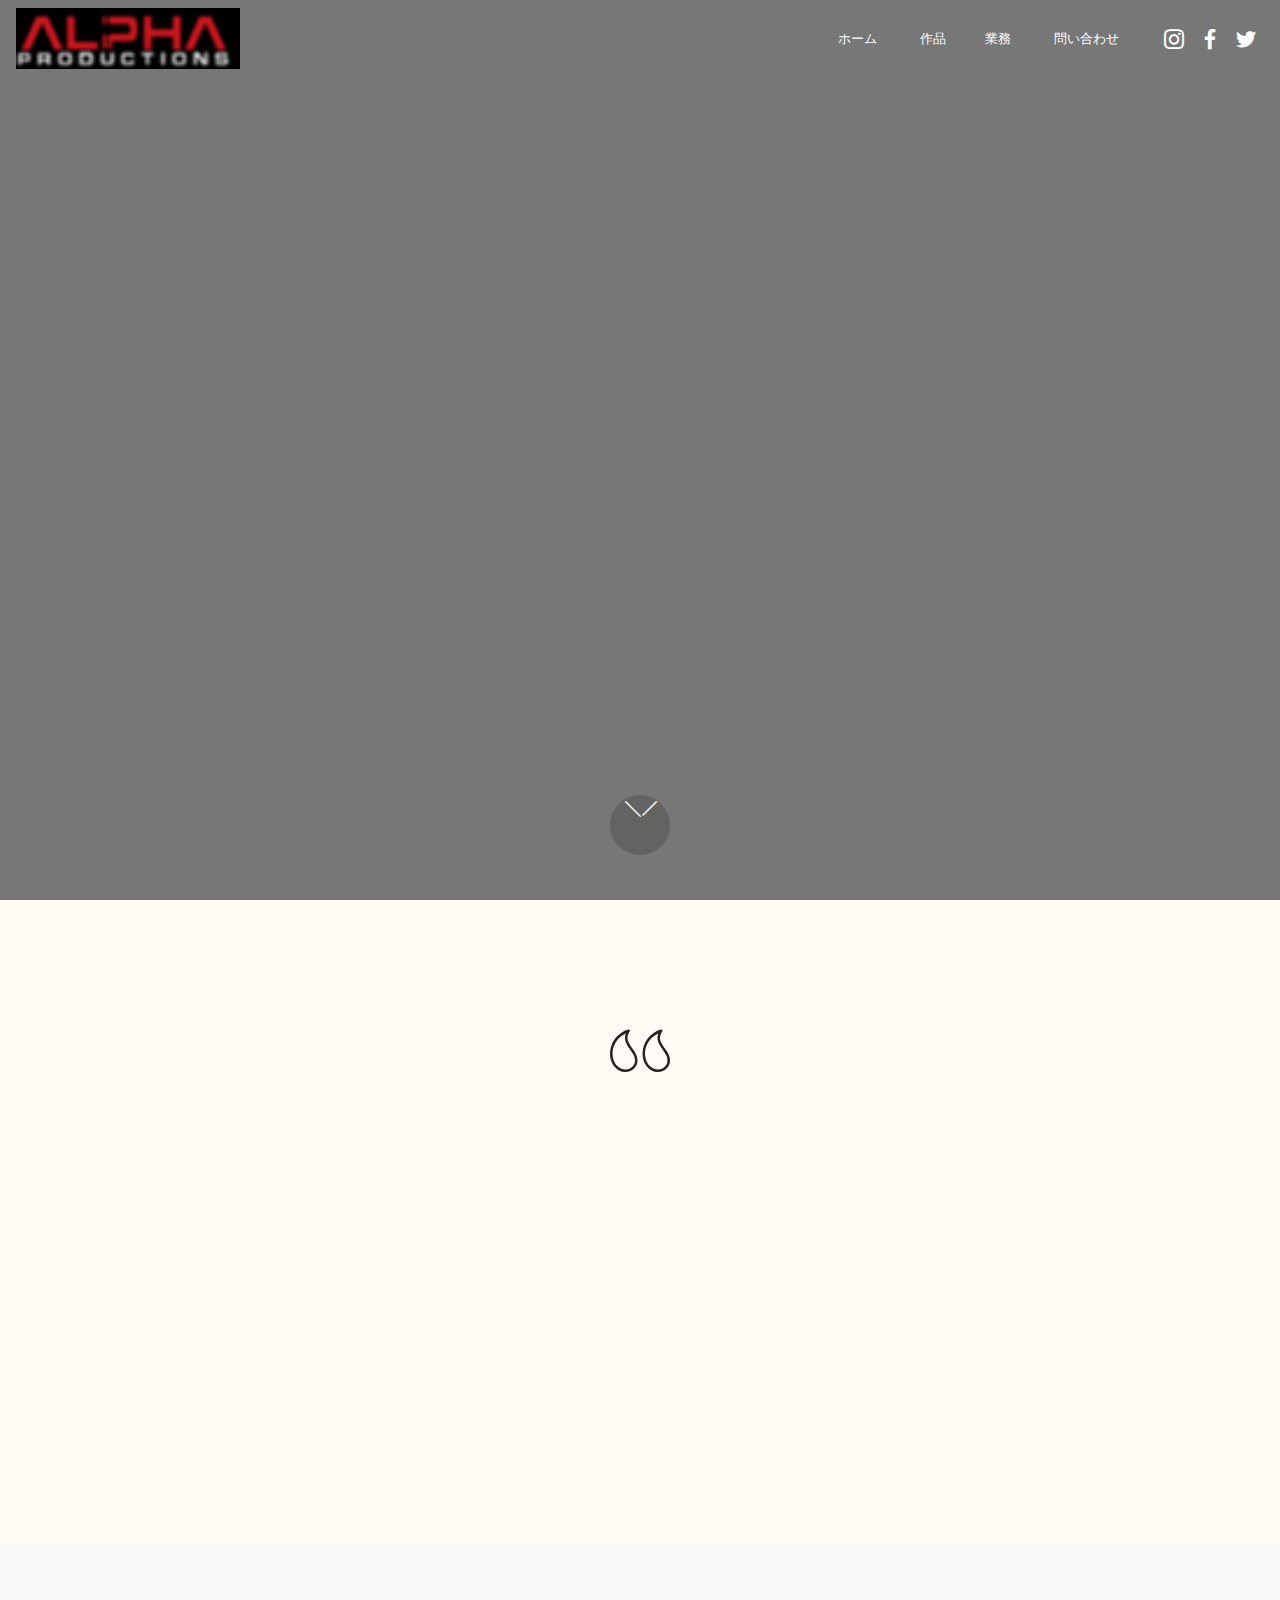
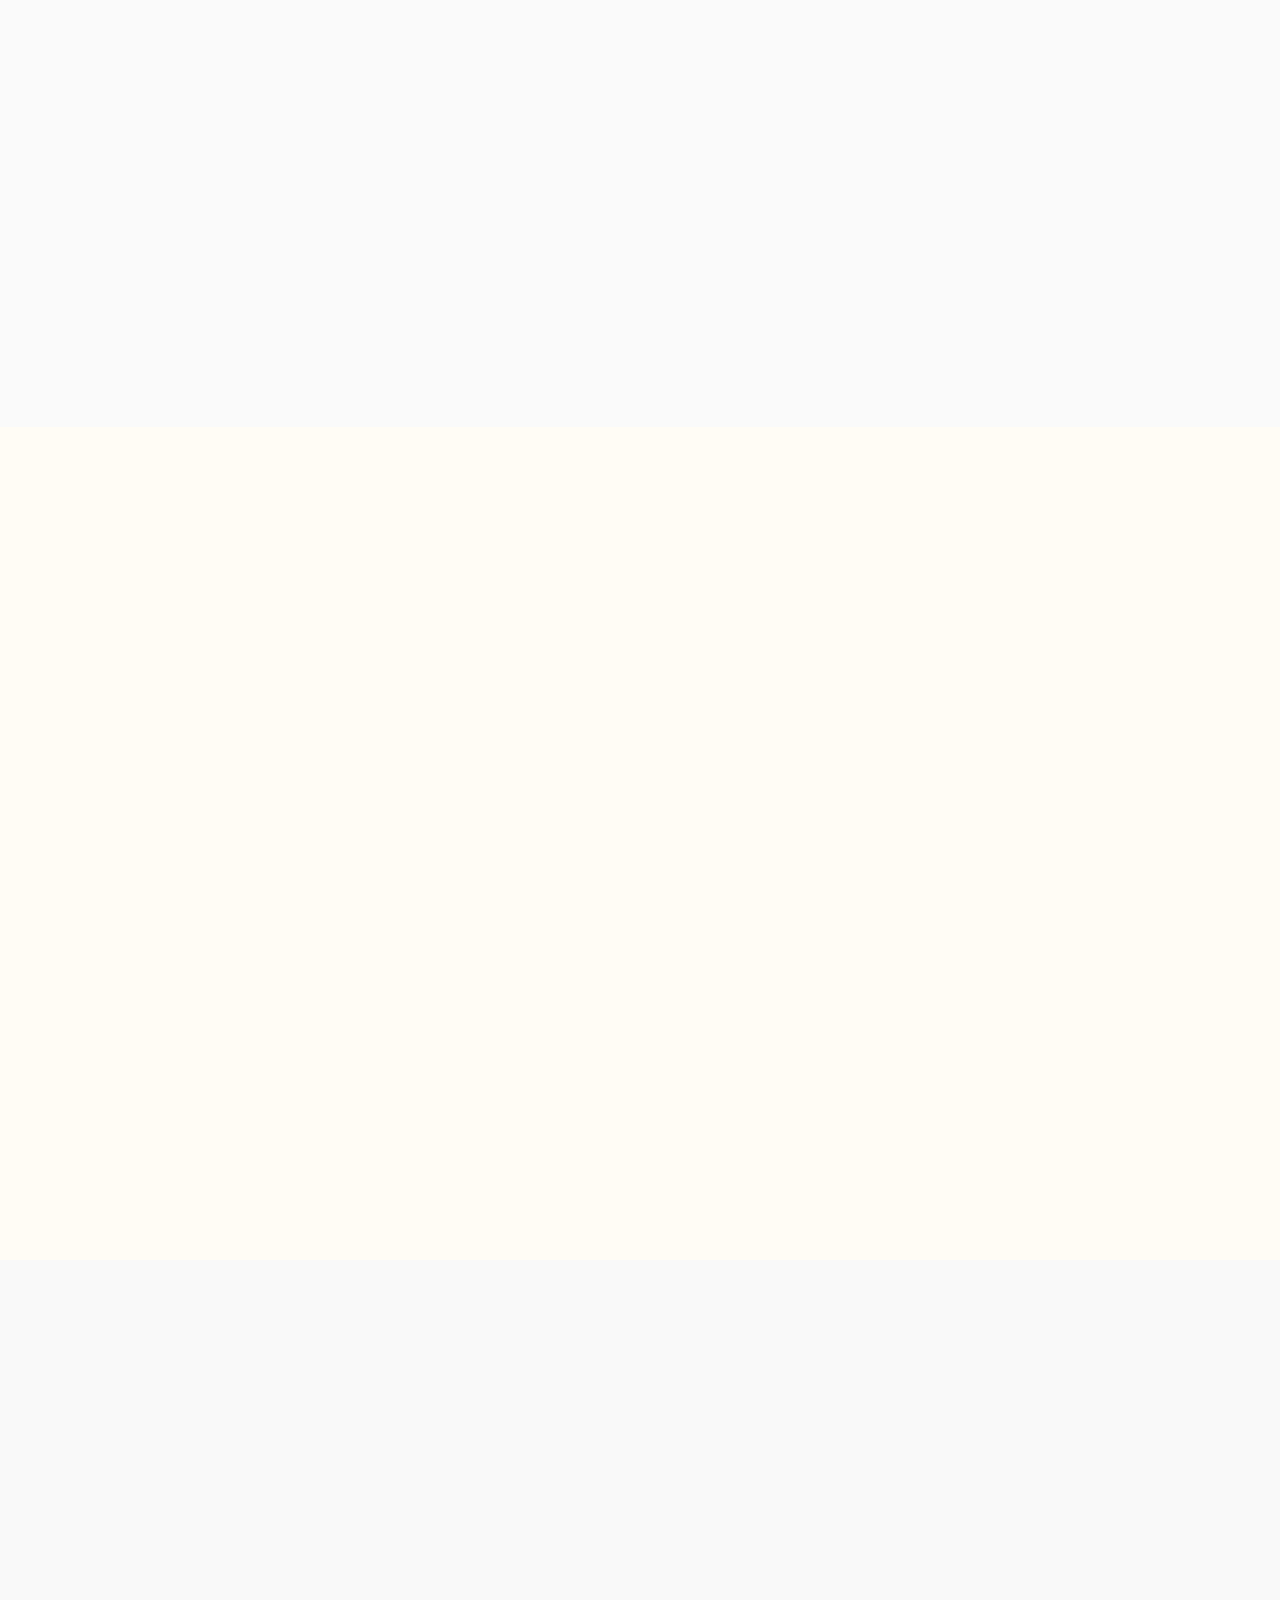
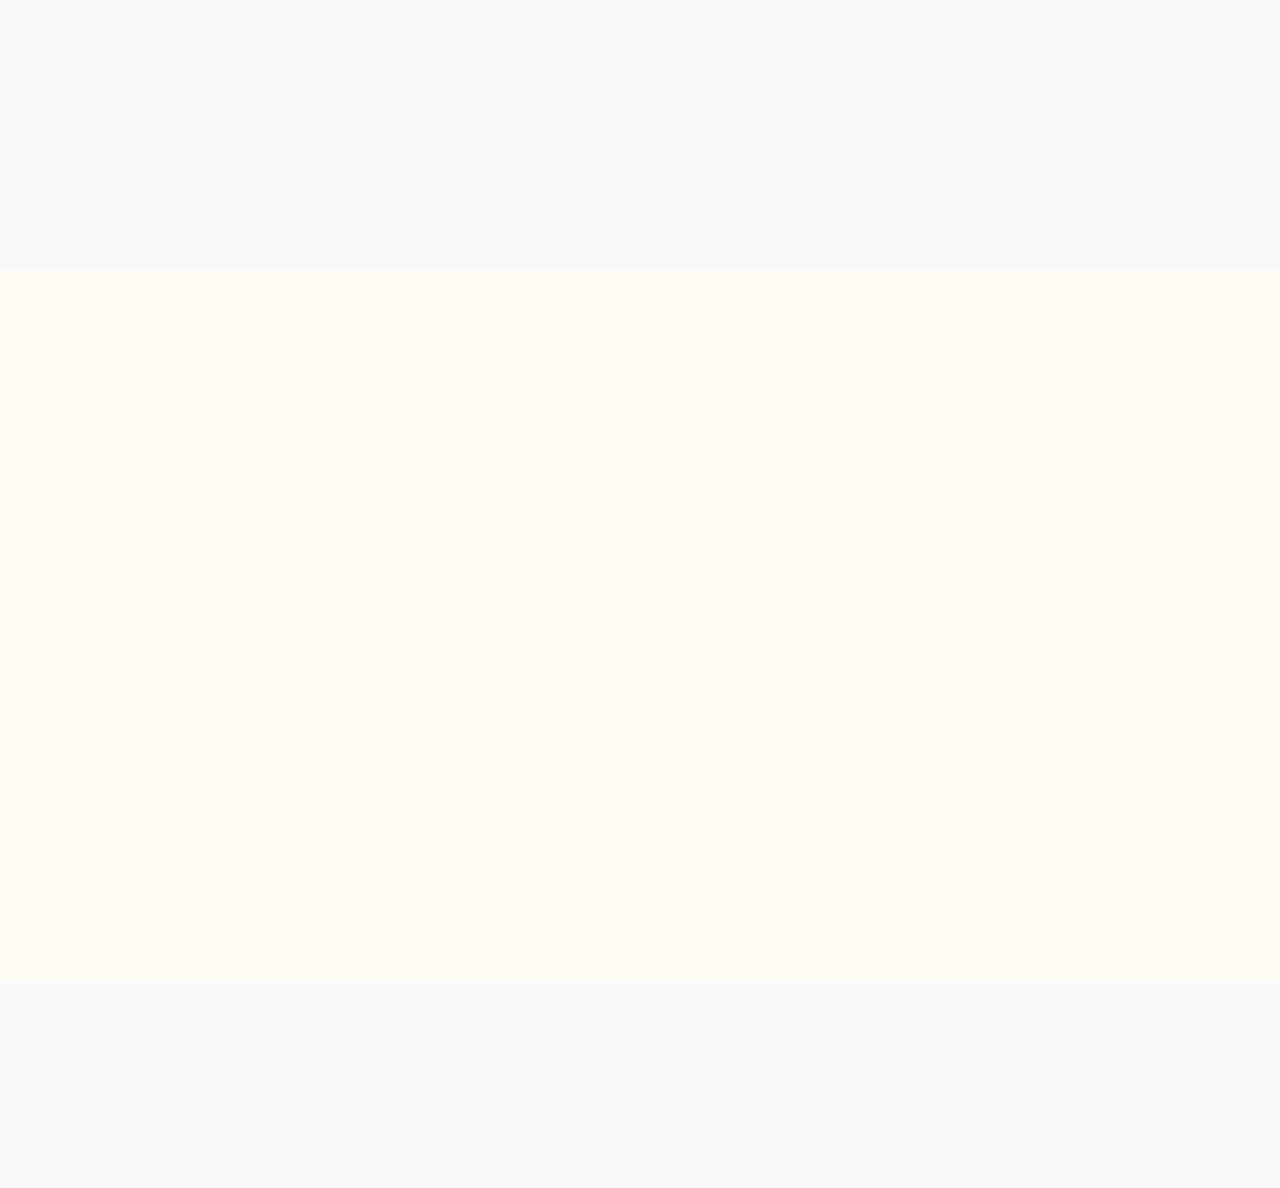
==== commit a99cd763: "【bai】" ====
--- a/index.html
+++ b/index.html
@@ -6,428 +6,574 @@
   <meta http-equiv="X-UA-Compatible" content="IE=edge">
   
   <meta name="viewport" content="width=device-width, initial-scale=1, minimum-scale=1">
-  <link rel="shortcut icon" href="assets/images/1-121x76.png" type="image/x-icon">
-  <meta name="description" content="Alpha Productionsは、東京を拠点とし、在日華人を中心とする映像作品制作チームです。日本をベースとし、日中両国向けの高品質の映像作品の企画・制作をすることで日中両国の文化交流・相互理解に貢献することを目標とします。">
+  <link rel="shortcut icon" href="assets/images/-20210314121518-121x33.png" type="image/x-icon">
+  <meta name="description" content="">
   
   
   <title>Home</title>
-  <link rel="stylesheet" href="assets/web/assets/mobirise-icons2/mobirise2.css">
   <link rel="stylesheet" href="assets/web/assets/mobirise-icons/mobirise-icons.css">
   <link rel="stylesheet" href="assets/tether/tether.min.css">
   <link rel="stylesheet" href="assets/bootstrap/css/bootstrap.min.css">
   <link rel="stylesheet" href="assets/bootstrap/css/bootstrap-grid.min.css">
   <link rel="stylesheet" href="assets/bootstrap/css/bootstrap-reboot.min.css">
+  <link rel="stylesheet" href="assets/dropdown/css/style.css">
   <link rel="stylesheet" href="assets/animatecss/animate.min.css">
-  <link rel="stylesheet" href="assets/dropdown/css/style.css">
   <link rel="stylesheet" href="assets/socicon/css/styles.css">
   <link rel="stylesheet" href="assets/theme/css/style.css">
+  <link rel="stylesheet" href="assets/wowslider-init/style.css">
   <link rel="preload" as="style" href="assets/mobirise/css/mbr-additional.css"><link rel="stylesheet" href="assets/mobirise/css/mbr-additional.css" type="text/css">
   
   
   
   
-
+<link rel="stylesheet" href="assets/wowslider-init/boundary/style.css">
 </head>
 <body>
   
-  <section class="menu cid-s1YLZwONfz" once="menu" id="menu1-1">
-    
-    <nav class="navbar navbar-dropdown navbar-fixed-top navbar-expand-lg">
-        <div class="container">
-            <div class="navbar-brand">
-                <span class="navbar-logo">
-                    <a href="index.html">
-                        <img src="assets/images/1-121x76.png" alt="alpha" style="height: 3.8rem;">
-                    </a>
-                </span>
-                
-            </div>
-            <button class="navbar-toggler" type="button" data-toggle="collapse" data-target="#navbarSupportedContent" aria-controls="navbarNavAltMarkup" aria-expanded="false" aria-label="Toggle navigation">
-                <div class="hamburger">
-                    <span></span>
-                    <span></span>
-                    <span></span>
-                    <span></span>
-                </div>
-            </button>
-            <div class="collapse navbar-collapse" id="navbarSupportedContent">
-                <ul class="navbar-nav nav-dropdown nav-right" data-app-modern-menu="true"><li class="nav-item"><a class="nav-link link text-white text-primary display-4" href="index.html">ホーム</a>
-                    </li><li class="nav-item"><a class="nav-link link text-white text-primary display-4" href="Products.html">作品</a></li><li class="nav-item"><a class="nav-link link text-white text-primary display-4" href="Services.html">業務</a></li>
-                    <li class="nav-item"><a class="nav-link link text-white text-primary display-4" href="About.html">会社概要</a></li><li class="nav-item"><a class="nav-link link text-white text-primary display-4" href="Contacts.html">問い合わせ</a></li></ul>
-                <div class="icons-menu">
-                    <a href="index.html" target="_blank">
-                        <span class="p-2 mbr-iconfont socicon-instagram socicon"></span>
-                    </a>
-                    <a href="index.html" target="_blank">
-                        <span class="p-2 mbr-iconfont socicon-weibo socicon"></span>
-                    </a>
-                    <a href="index.html" target="_blank">
-                        <span class="p-2 mbr-iconfont socicon-zoom socicon"></span>
-                    </a>
-                    
-                    
-                    
-                </div>
-                
-            </div>
-        </div>
+  <section class="menu cid-srAz66BsWr" once="menu" id="menu1-0">
+
+    
+    
+
+    <nav class="navbar navbar-dropdown navbar-expand-lg">
+        <div class="navbar-brand">
+            <span class="navbar-logo">
+                <a href="index.html">
+                    <img src="assets/images/-20210314121518-121x33.png" alt="" style="height: 3.8rem;">
+                </a>
+            </span>
+            
+        </div>
+        <button class="navbar-toggler" type="button" data-toggle="collapse" data-target="#navbarSupportedContent" aria-controls="navbarNavAltMarkup" aria-expanded="false" aria-label="Toggle navigation">
+            <div class="hamburger">
+                <span></span>
+                <span></span>
+                <span></span>
+                <span></span>
+            </div>
+        </button>
+      <div class="collapse navbar-collapse" id="navbarSupportedContent">
+            <ul class="navbar-nav nav-dropdown nav-right" data-app-modern-menu="true"><li class="nav-item">
+                    <a class="nav-link link text-white text-primary display-4" href="index.html">
+                        ホーム</a>
+                </li>
+                <li class="nav-item">
+                    <a class="nav-link link text-white text-primary display-4" href="index.html#gallery3-d">作品&nbsp; &nbsp; &nbsp; &nbsp; &nbsp; &nbsp; &nbsp;業務</a>
+                </li><li class="nav-item"><a class="nav-link link text-white text-primary display-4" href="index.html">
+                        問い合わせ</a></li></ul>
+            <div class="icons-menu">
+              
+                <span class="p-2 mbr-iconfont socicon-instagram socicon"></span>
+              
+              
+                <span class="p-2 mbr-iconfont socicon-facebook socicon"></span>
+              
+              
+                <span class="p-2 mbr-iconfont socicon-twitter socicon"></span>
+              
+              
+              
+              
+            </div>
+            
+      </div>
     </nav>
 </section>
 
-<section class="header2 cid-s1YLYYtmhw" id="header2-0">
-    
-    
-    <div class="container align-left">
-        <div class="row justify-content-center">
-            <div class="mbr-white col-md-12 my-auto md-pb col-lg-6">
-
-                
-                <h1 class="mbr-section-title mbr-white pb-3 mbr-fonts-style display-2"><strong>ALPHA </strong><br><strong>PRODUCTIONS</strong><strong><br></strong></h1>
-                <p class="mbr-text pb-3 mbr-white mbr-light mbr-fonts-style display-7"><strong>Alpha Productions</strong>は、東京を拠点とし、在日華人を中心とする映像作品制作チームです。日本をベースとし、日中両国向けの高品質の映像作品の企画・制作をすることで日中両国の文化交流・相互理解に貢献することを目標とします。<br></p>
-                <div class="mbr-section-btn"><a class="btn btn-sm btn-primary-outline display-4" href="Services.html"><span class="mobi-mbri mobi-mbri-paper-plane mbr-iconfont mbr-iconfont-btn"></span>GET STARTED</a></div>
-
-            </div>
-
-            <div class="card col-12 img-col col-md-12 col-lg-6">
-                <img src="assets/images/16pic-7626960-eeb3e0bf-2-1106x1966.jpeg" alt="">
-
-            </div>
-
-
-
-        </div>
-    </div>
-</section>
-
-<section class="content6 cid-squAtkJvsN" id="content6-e">
+<section class="header3 d-none d-md-block cid-srAB6HCJQ1 mbr-fullscreen" data-bg-video="https://www.youtube.com/watch?v=l8UXhtqV6hU" id="header3-3">
+
+    
+
+    <div class="mbr-overlay" style="opacity: 0.5; background-color: rgb(0, 0, 0);">
+    </div>
+
+    <div class="container align-center">
+        <div class="row justify-content-md-center">
+            <div class="mbr-white col-md-8">
+                
+                
+                
+                
+                
+               
+                
+            </div>
+        </div>
+    </div>
+    
+    <div class="mbr-arrow hidden-sm-down" aria-hidden="true">
+        <a href="#next">
+            <i class="mbri-arrow-down mbr-iconfont"></i>
+        </a>
+    </div>
+</section>
+
+<section class="d-md-none d-block cid-srCJueSZ5r" id="article1-l">
 
     
 
     
     <div class="container align-center">
         <div class="row justify-content-center">
-            <div class="media-container-column col-md-10">
-                <h1 class="mbr-section-title mbr-fonts-style mb-0 mbr-bold display-2">Services</h1>
-                
-                 
-   
-            </div>
-        </div>
-    </div>
-</section>
-
-<section class="features3 solutionm4_features3 cid-squAnfzNUK" id="features3-d">
-
-    
-
-    
-    <div class="container mbr-white">
-        <div class="row justify-content-center">
-
-            <div class="card md-pb first col-12 col-md-6 col-lg-6">
-                <div class="card-wrapper align-center">
-                    <div class="card-box align-center">
-
-                        <h4 class="mbr-section-title pb-2 mbr-semibold mbr-fonts-style display-5">販売</h4>
-                        <p class="mbr-section-text align-center mbr-regular pb-2 mbr-fonts-style display-7">LED，摄影器材，灯光器材，音响器材</p>
-                    </div>
-                    <div class="img-wrapper">
-                        <img src="assets/images/02.jpg" alt="">
-                    </div>
-                </div>
-            </div>
-
-            
-
-
-
-            <div class="card last col-12 col-md-6">
-                <div class="card-wrapper align-center">
-                    <div class="card-box align-center">
-
-                        <h4 class="mbr-section-title pb-2 mbr-semibold mbr-fonts-style display-5">映像制作</h4>
-                        <p class="mbr-section-text align-center mbr-regular pb-2 mbr-fonts-style display-7">
-                            企划，拍摄，剪辑，调色</p>
-                    </div>
-                    <div class="img-wrapper">
-                        <img src="assets/images/04.jpg" alt="">
-                    </div>
-                </div>
-            </div>
-
-
-
-
-        </div>
-    </div>
-</section>
-
-<section class="content6 cid-squA2BV8ZS" id="content6-c">
+            <div class="media-container-column mbr-white col-md-10">
+                
+                
+                
+                    
+            </div>
+        </div>
+    </div>
+</section>
+
+<section class="mbr-wowslider-container mbr-section mbr-section__container carousel slide mbr-wowslider-container--boundary mbr-section-nopadding d-md-none d-block" data-ride="carousel" data-keyboard="false" data-wrap="true" data-interval="false" id="wowslider-k" data-rv-view="97" style="background-color: rgb(255, 255, 255);">
+    <div class="mbr-wowslider">
+        <div class="ws_images">
+            <ul>
+                <li>
+                    
+                    <img src="assets/images/2021-01-17-16.49.50-1024x576.png" alt="title 1" title="title 1"> text 1
+                </li><li>
+                    
+                    <img src="assets/images/2021-01-17-13.59.54-1024x576.png" alt="title 2" title="title 2"> text 2
+                </li><li>
+                    
+                    <img src="assets/images/2021-01-17-14.10.46-1024x576.png" alt="title 3" title="title 3"> text 3
+                </li><li>
+                    
+                    <img src="assets/images/2021-01-17-16.48.12-2000x1125.png" alt="title 2" title="title 2"> text 2
+                </li>
+            </ul>
+        </div>
+        <div class="ws_bullets">
+            <div>
+                <a href="#" title="">
+                    <span><img alt="slide1" src="assets/images/2021-01-17-16.49.50-85x48.png"></span>
+                </a><a href="#" title="">
+                    <span><img alt="slide1" src="assets/images/2021-01-17-13.59.54-85x48.png"></span>
+                </a><a href="#" title="">
+                    <span><img alt="slide1" src="assets/images/2021-01-17-14.10.46-85x48.png"></span>
+                </a><a href="#" title="">
+                    <span><img alt="slide1" src="assets/images/2021-01-17-13.59.54-85x48.png"></span>
+                </a>
+            </div>
+        </div>
+        <div class="ws_shadow"></div>
+        <div class="mbr-wowslider-options">
+            <div class="params" data-anim-type="kenburns" data-theme="boundary" data-autoplay="true" data-paddingtop="0" data-paddingbottom="0" data-fullscreen="true" data-showbullets="false" data-timeout="2" data-duration="2" data-height="576" data-width="1024" data-responsive="1" data-showcaptions="false" data-captionseffect="slide" data-hidecontrols="false"></div>
+        </div>
+</div></section>
+
+<section class="cid-srAClZxPJx" id="article1-4">
 
     
 
     
     <div class="container align-center">
         <div class="row justify-content-center">
-            <div class="media-container-column col-md-10">
-                <h1 class="mbr-section-title mbr-fonts-style mb-0 mbr-bold display-2">More Information</h1>
-                
-                 
-   
-            </div>
-        </div>
-    </div>
-</section>
-
-<section class="content2 solutionm4_content2 cid-squxTHuNcl" id="content2-5">
-    
+            <div class="media-container-column mbr-white col-md-10">
+                <div class="card-img pb-3">
+                    <span class="mbr-iconfont mbri-quote-left" style="color: rgb(35, 35, 35); fill: rgb(35, 35, 35);"></span>
+                </div>
+                
+                <p class="mbr-text pb-5 mbr-fonts-style display-2">
+                    Alpha Productionsは、東京を拠点とし、在日華人を中心とする映像作品制作チームです。日本をベースとし、日中両国向けの高品質の映像作品の企画・制作をすることで日中両国の文化交流・相互理解に貢献することを目標とします。
+                </p>
+                <h3 class="signature mbr-fonts-style display-5">
+                    Alpha Productions</h3>    
+            </div>
+        </div>
+    </div>
+</section>
+
+<section class="gallery3 cid-srAHZ0kh6x" id="gallery3-d">
+    
+    
+    <div class="container-fluid">
+        <div class="mbr-section-head">
+            <h4 class="mbr-section-title mbr-fonts-style align-center mb-0 display-2">
+                <strong>- WORKS -</strong></h4>
+            
+        </div>
+        <div class="row mt-4">
+            <div class="item features-image сol-12 col-md-6 col-lg-3">
+                <div class="item-wrapper">
+                    <div class="item-img">
+                        <img src="assets/images/2021-01-17-13.57.57-699x393.png" alt="">
+                    </div>
+                    <div class="item-content">
+                        <h5 class="item-title mbr-fonts-style display-7">
+                            <strong>花泽香菜MV</strong></h5>
+                        
+                        <p class="mbr-text mbr-fonts-style mt-3 display-7">
+                            。。。<br>&nbsp;<a href="#" class="text-primary">Read more..</a></p>
+                    </div>
+                    
+                </div>
+            </div>
+            <div class="item features-image сol-12 col-md-6 col-lg-3">
+                <div class="item-wrapper">
+                    <div class="item-img">
+                        <img src="assets/images/2021-01-17-14.22.51-699x393.png" alt="">
+                    </div>
+                    <div class="item-content">
+                        <h5 class="item-title mbr-fonts-style display-7">
+                            <strong>荒野行动</strong></h5>
+                        
+                        <p class="mbr-text mbr-fonts-style mt-3 display-7">
+                            。。。<br>&nbsp;<a href="#" class="text-primary">Read more..</a></p>
+                    </div>
+                    
+                </div>
+            </div>
+            <div class="item features-image сol-12 col-md-6 col-lg-3">
+                <div class="item-wrapper">
+                    <div class="item-img">
+                        <img src="assets/images/2021-01-17-16.52.15-699x393.png" alt="">
+                    </div>
+                    <div class="item-content">
+                        <h5 class="item-title mbr-fonts-style display-7">
+                            <strong>机动战队</strong></h5>
+                        
+                        <p class="mbr-text mbr-fonts-style mt-3 display-7">
+                            。。。<br><a href="#" class="text-primary">Read more..</a></p>
+                    </div>
+                    
+                </div>
+            </div>
+            <div class="item features-image сol-12 col-md-6 col-lg-3">
+                <div class="item-wrapper">
+                    <div class="item-img">
+                        <img src="assets/images/2021-01-17-14.06.25-699x393.png" alt="" title="">
+                    </div>
+                    <div class="item-content">
+                        <h5 class="item-title mbr-fonts-style display-7">
+                            <strong>圣斗士星矢</strong></h5>
+                        
+                        <p class="mbr-text mbr-fonts-style mt-3 display-7">
+                            。。。<br><a href="#" class="text-primary">Read more..</a></p>
+                    </div>
+                    
+                </div>
+            </div>
+        </div>
+    </div>
+</section>
+
+<section class="features5 cid-srB62M2zIe" id="features5-f">
+    
+    
+
     
     <div class="container">
-        <div class="row justify-content-center">
-            <div class="col-lg-6 col-md-12 md-pb">
-                <img src="assets/images/03.jpg" alt="">
-            </div>
-
-            <div class="col-lg-6 col-md-12 md-pb">
-                <div class="title-wrapper align-left">
-                    <div class="line"></div>
-                    <h3 class="mbr-section-title mbr-white mbr-semibold pb-3 mbr-fonts-style display-5">JOIN US</h3>
-                    <p class="mbr-text pb-3 mbr-white mbr-light mbr-fonts-style display-7">aaa<br>
-                    </p>
-                </div>
-            </div>
-        </div>
-    </div>
-</section>
-
-<section class="content2 solutionm4_content2 cid-squxUHoh2b" id="content2-6">
-    
+        <div class="media-container-row">
+            <div class="col-md-10">
+                <h4 class="card-title py-3 mbr-fonts-style mbr-bold display-2">- SERVICES -</h4>
+                
+                
+                    
+            </div>
+        </div>
+    </div>
+</section>
+
+<section class="testimonials1 cid-srAHkx7FvU" id="testimonials1-a">
+    
+
     
     <div class="container">
-        <div class="row justify-content-center">
-            <div class="col-lg-6 col-md-12 md-pb">
-                <img src="assets/images/03.jpg" alt="">
-            </div>
-
-            <div class="col-lg-6 col-md-12 md-pb">
-                <div class="title-wrapper align-left">
-                    <div class="line"></div>
-                    <h3 class="mbr-section-title mbr-white mbr-semibold pb-3 mbr-fonts-style display-5">NOTICE</h3>
-                    <p class="mbr-text pb-3 mbr-white mbr-light mbr-fonts-style display-7">bbb<br>
-                    </p>
-                </div>
-            </div>
-        </div>
-    </div>
-</section>
-
-<section class="video1 solutionm4_video1 cid-squ0eAi9KP" id="video1-0">
-    
-    
-    <div class="container align-center">
-        <div class="row justify-content-md-center">
-            <div class="mbr-black col-md-12 col-lg-8 pb-5">
-                <h3 class="mbr-section-title mbr-semibold pb-1 align-center mbr-bold mbr-fonts-style display-2">Watch the
-                    Video
-                </h3>
-                
-            </div>
-            <div class="mbr-white col-md-12 col-12 col-lg-9">
-                <div class="wrapper">
-<!--                     <div class="box"> -->
-<!--                         <div class="mbr-media show-modal align-center py-2" data-modal=".modalWindow">
-                            <div class="icon-wrap">
-                                <span mbr-icon class="mbr-iconfont mobi-mbri-play mobi-mbri"></span>
-                            </div>
-                        </div> -->
-                        <video class="box d-none d-md-block" controls="" controlslist="nodownload">
-  <source src="https://video.wixstatic.com/video/cf87ef_399677374e7f4bf59d08af5f567a2435/1080p/mp4/file.mp4" type="video/mp4">
-</video>
-                                            <video class="d-md-none d-block" controls="" controlslist="nodownload" width="100%">
-  <source src="https://video.wixstatic.com/video/cf87ef_399677374e7f4bf59d08af5f567a2435/1080p/mp4/file.mp4" type="video/mp4">
-</video>
-<!--                     </div> -->
-                </div>
-            </div>
-        </div>
-    </div>
-    <div>
-        <div class="modalWindow" style="display: none;">
-            <div class="modalWindow-container">
-                <div class="modalWindow-video-container">
-                    <div class="modalWindow-video">
-                        <iframe width="100%" height="100%" frameborder="0" allowfullscreen="1" data-src="https://video.wixstatic.com/video/cf87ef_399677374e7f4bf59d08af5f567a2435/1080p/mp4/file.mp4"></iframe>
-                    </div>
-                    <a class="close" role="button" data-dismiss="modal">
-                        <span aria-hidden="true" class="mbri-close mbr-iconfont closeModal"></span>
-                        <span class="sr-only">Close</span>
-                    </a>
-                </div>
-            </div>
-        </div>
-    </div>
-</section>
-
-<section class="clients1 cid-s1YMnlZGXl" id="clients1-b">
-    <!-- Block parameters controls (Blue "Gear" panel) -->
-    
-    <!-- End block parameters -->
-    <div class="container images-container">
-        <div class="row justify-content-center">
-            <div class="col-md-12">
-                <h2 class="mbr-section-title mbr-semibold pb-3 mbr-white align-center mbr-fonts-style display-2">Project Partner</h2>
-                
-            </div>
-            <div class="col-md-3 card">
-                <img src="assets/images/2-101x100.png" alt="">
-            </div>
-            <div class="col-md-3 card">
-                <img src="assets/images/3-92x92.jpg" alt="">
-            </div>
-            <div class="col-md-3 card">
-                <img src="assets/images/13-143x143.jpg" alt="">
-            </div>
-            <div class="col-md-3 card">
-                <img src="assets/images/4-226x84.png" alt="">
-            </div>
-            <div class="col-md-3 card">
-                <img src="assets/images/5-170x78.png" alt="">
-            </div>
-            <div class="col-md-3 card">
-                <img src="assets/images/6-160x91.png" alt="">
-            </div>
-            <div class="col-md-3 card">
-                <img src="assets/images/7-190x61.jpg" alt="">
-            </div>
-            <div class="col-md-3 card">
-                <img src="assets/images/11-152x74.png" alt="">
-            </div>
-            <div class="col-md-3 card">
-                <img src="assets/images/10-174x79.png" alt="">
-            </div>
-            <div class="col-md-3 card">
-                <img src="assets/images/9-182x67.png" alt="">
-            </div>
-             <div class="col-md-3 card">
-                <img src="assets/images/8-180x73.png" alt="">
-            </div>
-             <div class="col-md-3 card">
-                <img src="assets/images/12-240x53.png" alt="">
-            </div>
-        </div>
-    </div>
-</section>
-
-<section class="map1 cid-s1YMf6Zm9K" id="map1-8">
+        
+        <div class="row align-items-center">
+            <div class="col-12 col-md-5">
+                <div class="image-wrapper">
+                    <img src="assets/images/mbr-1080x720.jpg" alt="">
+                </div>
+            </div>
+            <div class="col-12 col-md">
+                <div class="text-wrapper">
+                    <p class="mbr-text mbr-fonts-style mb-4 display-5"><strong>贩 卖</strong></p>
+                    <p class="name mbr-fonts-style mb-1 display-7">专业舞台灯光器材租赁/售卖<strong><br></strong></p>
+                    <p class="position mbr-fonts-style display-7">数字影视器材租赁&amp;售卖<br>LED屏幕租赁&amp;售卖</p>
+                </div>
+            </div>
+        </div>
+    </div>
+</section>
+
+<section class="testimonials1 cid-srB8Gp8JkF" id="testimonials1-g">
+    
+
+    
+    <div class="container">
+        
+        <div class="row align-items-center">
+            <div class="col-12 col-md-5">
+                <div class="image-wrapper">
+                    <img src="assets/images/mbr-1-1080x720.jpg" alt="">
+                </div>
+            </div>
+            <div class="col-12 col-md">
+                <div class="text-wrapper">
+                    <p class="mbr-text mbr-fonts-style mb-4 display-5"><strong>映像制作</strong></p>
+                    <p class="name mbr-fonts-style mb-1 display-7">企业/产品商业TVC/WEB广告片<br>多国团队日本境内外协拍<strong></strong></p>
+                    <p class="position mbr-fonts-style display-7">视觉内容设计包装<br>影视剧企划拍摄<br>全流程专业团队</p>
+                </div>
+            </div>
+        </div>
+    </div>
+</section>
+
+<section class="features3 cid-srAGQeMk5u" id="features3-7">
+
+    
+
+    
+    <div class="container">
+        <h2 class="mbr-section-title pb-3 mbr-bold mbr-fonts-style align-center display-2">- NEWS -</h2>
+        <div class="row row-content justify-content-center">
+            <div class="card p-3 col-12 col-md-6 col-lg-4">
+                <div class="card-wrapper">
+                    <div class="card-img">
+                        <img src="assets/images/01.jpg" title="">
+                    </div>
+                    <div class="card-box">
+                        <h4 class="card-title mbr-fonts-style mbr-bold display-7">
+                            News A</h4>
+                        <p class="mbr-text mbr-fonts-style display-7">
+                            。。。<br></p>
+                          
+                    </div>
+                    <div class="mbr-section-btn"><a href="index.html" class="btn btn-warning display-4">READ MORE</a></div>  
+                </div>
+            </div>
+        
+            <div class="card p-3 col-12 col-md-6 col-lg-4">
+                <div class="card-wrapper">
+                    <div class="card-img">
+                        <img src="assets/images/02.jpg" title="">
+                    </div>
+                    <div class="card-box">
+                        <h4 class="card-title mbr-fonts-style mbr-bold display-7">
+                           News B</h4>
+                        <p class="mbr-text mbr-fonts-style display-7">。。。</p>
+                    </div>
+                    <div class="mbr-section-btn"><a href="index.html" class="btn btn-warning display-4">READ MORE</a></div>  
+                </div>
+            </div>
+        
+            <div class="card p-3 col-12 col-md-6 col-lg-4">
+                <div class="card-wrapper">
+                    <div class="card-img">
+                        <img src="assets/images/03.jpg" title="">
+                    </div>
+                    <div class="card-box">
+                        <h4 class="card-title mbr-fonts-style mbr-bold display-7">
+                           News C</h4>
+                        <p class="mbr-text mbr-fonts-style display-7">
+                            。。。</p>
+                          
+                    </div>
+                    <div class="mbr-section-btn"><a href="index.html" class="btn btn-warning display-4">READ MORE</a></div>  
+                </div>
+            </div>
+        
+            
+            
+        
+            
+        </div>
+    </div>
+</section>
+
+<section class="clients2 cid-srAGvRUs8j" id="clients2-6">
 
      
 
-    <div class="google-map"><iframe frameborder="0" style="border:0" src="https://www.google.com/maps/embed/v1/place?key=AIzaSyCZI5F_k6S1k46ujh0SNrapM89f7mJxd30&amp;q=東京都品川区上大崎２−４−２４" allowfullscreen=""></iframe></div>
-</section>
-
-<section class="footer2 cid-s1YMdWQfw7" once="footers" id="footer2-7">
-    
-    
+    
+    <div class="container mb-5">
+        <div class="media-container-row">
+            <div class="col-12 align-center">
+                <h2 class="mbr-section-title pb-3 mbr-fonts-style mbr-bold display-2">- パートナー -</h2>
+                
+            </div>
+        </div>
+    </div>
     <div class="container">
-        <div class="row align-left">
-            <div class="col-md-6 col-lg-3">
-                <h3 class="title pb-2 align-left mbr-bold mbr-fonts-style display-5">ALPHA <br>PRODUCTIONS</h3>
-                
-                <div class="socicon-wrap">
-                    <span class="mbr-iconfont socicon-twitter socicon"></span>
-                    <span class="mbr-iconfont socicon-instagram socicon"></span>
-                    <span class="mbr-iconfont socicon-youtube socicon"></span>
-                    <span class="mbr-iconfont socicon-instagram socicon"></span>
-                </div>
-            </div>
-            <div class="col-md-6 col-lg-3">
-                <div class="align-wrap">
-                    <div class="item-wrap">
-                        <div class="icons-wrap pb-2">
-                            <p class="icon-title mbr-regular mbr-fonts-style display-7">
-                                <a href="index.html" class="text-primary">Home</a><br></p>
-                        </div>
-                    </div>
-                    <div class="item-wrap">
-                        <div class="icons-wrap pb-2">
-                            <p class="icon-title mbr-regular mbr-fonts-style display-7"><a href="Products.html" class="text-primary">Products</a></p>
-                        </div>
-                    </div>
-                    <div class="item-wrap">
-                        <div class="icons-wrap pb-2">
-                            <p class="icon-title mbr-regular mbr-fonts-style display-7"><a href="Services.html" class="text-primary">Services</a></p>
-                        </div>
-                    </div>
-                    <div class="item-wrap">
-                        <div class="icons-wrap pb-2">
-                            <p class="icon-title mbr-regular mbr-fonts-style display-7"><a href="About.html" class="text-primary">About</a></p>
-                        </div>
-                    </div>
-                    <div class="item-wrap">
-                        
-                    </div>
-                </div>
-            </div>
-            <div class="col-md-6 col-lg-3">
-                <div class="align-wrap">
-                    <div class="item-wrap">
-                        <div class="icons-wrap pb-2">
-
-                            <p class="icon-title mbr-regular mbr-fonts-style display-7">
-                                a<br></p>
-                        </div>
-                    </div>
-                    <div class="item-wrap">
-                        <div class="icons-wrap pb-2">
-                            <p class="icon-title mbr-regular mbr-fonts-style display-7">b</p>
-                        </div>
-                    </div>
-                    <div class="item-wrap">
-                        <div class="icons-wrap pb-2">
-                            <p class="icon-title mbr-regular mbr-fonts-style display-7">c</p>
-                        </div>
-                    </div>
-                    <div class="item-wrap">
-                        <div class="icons-wrap pb-2">
-                            <p class="icon-title mbr-regular mbr-fonts-style display-7">d</p>
-                        </div>
-                    </div>
-                    <div class="item-wrap">
-                        <div class="icons-wrap pb-2">
-                            <p class="icon-title mbr-regular mbr-fonts-style display-7">e</p>
-                        </div>
-                    </div>
-                </div>
-            </div>
-            <div class="col-md-6 align-center col-lg-3">
-
-                <div class="list-items pb-4">
-                    <div class="item mbr-flex">
-                        <span class="item-icon mobi-mbri-phone mobi-mbri" style="color: rgb(226, 9, 13); fill: rgb(226, 9, 13);"></span>
-                        <p class="item-text mbr-regular mbr-white mbr-fonts-style display-7"><a href="tel:03-6271-7713" class="text-primary">03-6271-7713</a></p>
-                    </div>
-
-                    <div class="item mbr-flex">
-                        <span class="item-icon mobi-mbri-letter mobi-mbri" style="color: rgb(226, 9, 13); fill: rgb(226, 9, 13);"></span>
-                        <p class="item-text mbr-regular mbr-white mbr-fonts-style display-7"> <a href="mailto:info@alpha-pros.jp" class="text-primary">info@alpha-pros.jp</a></p>
-
-                    </div>
-
-                    <div class="item mbr-flex">
-                        <span class="item-icon mobi-mbri-map-pin mobi-mbri" style="color: rgb(226, 9, 13); fill: rgb(226, 9, 13);"></span>
-                        <p class="item-text mbr-regular mbr-white mbr-fonts-style display-4"><a href="index.html#map1-8" class="text-primary">東京都品川区上大崎</a><br><a href="index.html#map1-8" class="text-primary">２−４−２４K＆Qビル　３F</a></p>
-
-                    </div>
-
-                    
-
-                    
-                </div>
-                <div class="mbr-section-btn"><a class="btn btn-sm btn-primary display-4" href="Contacts.html"><span class="mobi-mbri mobi-mbri-letter mbr-iconfont mbr-iconfont-btn"></span>CONTACT US</a></div>
-            </div>
-        </div>
-    </div>
-    <div class="copyright">© 2021 by Alpha Productions.</div>
+        <div class="row align-center justify-content-center">
+            <div class="p-3 col-12 col-md-6 col-lg-3">
+                <div class="client-wrapper">
+                    <div class="wrap-img">
+                        <img src="assets/images/nba-240x533.png" class="img-responsive clients-img" alt="">
+                    </div>
+                    <div class="card-box">
+                        
+                          
+                    </div> 
+                </div>
+            </div>
+            <div class="p-3 col-12 col-md-6 col-lg-3">
+                <div class="client-wrapper">
+                    <div class="wrap-img">
+                        <img src="assets/images/-240x111.png" class="img-responsive clients-img" alt="">
+                    </div>
+                    <div class="card-box">
+                        
+                          
+                    </div> 
+                </div>
+            </div>
+            <div class="p-3 col-12 col-md-6 col-lg-3">
+                <div class="client-wrapper">
+                    <div class="wrap-img">
+                        <img src="assets/images/-240x240.png" class="img-responsive clients-img" alt="">
+                    </div>
+                    <div class="card-box">
+                        
+                        
+                    </div> 
+                </div>
+            </div>
+            <div class="p-3 col-12 col-md-6 col-lg-3">
+                <div class="client-wrapper">
+                    <div class="wrap-img">
+                        <img src="assets/images/-240x240.png" class="img-responsive clients-img" alt="">
+                    </div>
+                    <div class="card-box">
+                        
+                        
+                    </div> 
+                </div>
+            </div>
+            <div class="p-3 col-12 col-md-6 col-lg-3">
+                <div class="client-wrapper">
+                    <div class="wrap-img">
+                        <img src="assets/images/-240x53.png" class="img-responsive clients-img" alt="">
+                    </div>
+                    <div class="card-box">
+                        
+                        
+                    </div> 
+                </div>
+            </div>
+            <div class="p-3 col-12 col-md-6 col-lg-3">
+                <div class="client-wrapper">
+                    <div class="wrap-img">
+                        <img src="assets/images/-240x180.png" class="img-responsive clients-img" alt="">
+                    </div>
+                    <div class="card-box">
+                        
+                        
+                    </div> 
+                </div>
+            </div>
+
+            <div class="p-3 col-12 col-md-6 col-lg-3">
+                <div class="client-wrapper">
+                    <div class="wrap-img">
+                        <img src="assets/images/-240x71.png" class="img-responsive clients-img" alt="">
+                    </div>
+                    <div class="card-box">
+                        
+                          
+                    </div> 
+                </div>
+            </div>
+
+            <div class="p-3 col-12 col-md-6 col-lg-3">
+                <div class="client-wrapper">
+                    <div class="wrap-img">
+                        <img src="assets/images/-118x45.png" class="img-responsive clients-img" alt="">
+                    </div>
+                    <div class="card-box">
+                        
+                          
+                    </div> 
+                </div>
+            </div>
+            <div class="p-3 col-12 col-md-6 col-lg-3">
+                <div class="client-wrapper">
+                    <div class="wrap-img">
+                        <img src="assets/images/-177x58.png" class="img-responsive clients-img" alt="">
+                    </div>
+                    <div class="card-box">
+                        
+                          
+                    </div> 
+                </div>
+            </div>
+            <div class="p-3 col-12 col-md-6 col-lg-3">
+                <div class="client-wrapper">
+                    <div class="wrap-img">
+                        <img src="assets/images/-236x256.png" class="img-responsive clients-img" alt="">
+                    </div>
+                    <div class="card-box">
+                        
+                          
+                    </div> 
+                </div>
+            </div>
+            <div class="p-3 col-12 col-md-6 col-lg-3">
+                <div class="client-wrapper">
+                    <div class="wrap-img">
+                        <img src="assets/images/-236x94.png" class="img-responsive clients-img" alt="">
+                    </div>
+                    <div class="card-box">
+                        
+                          
+                    </div> 
+                </div>
+            </div>
+            <div class="p-3 col-12 col-md-6 col-lg-3">
+                <div class="client-wrapper">
+                    <div class="wrap-img">
+                        <img src="assets/images/-124x40.png" class="img-responsive clients-img" alt="">
+                    </div>
+                    <div class="card-box">
+                        
+                          
+                    </div> 
+                </div>
+            </div>
+        </div>
+    </div>
+</section>
+
+<section class="cid-srAGsgefsY" id="footer1-5">
+
+    
+
+    
+
+    <div class="container">
+        <div class="row">
+            <div class="col-md-12 text1 col-lg-6">
+                <p class="mbr-text mbr-bold links mbr-fonts-style align-left display-7"> Alpha Productions<br>TEL: 03-6271-7713<br>E-mail: info@alpha-pros.jp<br></p>
+            </div>
+            <div class="col-md-12 copyright align-right text2 col-lg-6">
+                <p class="mbr-text mbr-bold mbr-fonts-style display-7">
+                    東京都品川区上大崎２−４−２４　<br>K＆Qビル　３F
+                </p>
+            </div>
+            <div class="col-lg-4 col-md-12">
+                
+            </div>    
+        </div>
+    </div>
+</section>
+
+<section class="footer7 cid-srAHOq9tq3" once="footers" id="footer7-c">
+
+    
+
+    
+
+    <div class="container">
+        <div class="media-container-row align-center mbr-white">
+            <div class="col-12">
+                <p class="mbr-text mb-0 mbr-fonts-style display-7">
+                    ©&nbsp; 2021 by Alpha Productions.&nbsp;</p>
+            </div>
+        </div>
+    </div>
 </section>
 
 
@@ -436,17 +582,21 @@
   <script src="assets/tether/tether.min.js"></script>
   <script src="assets/bootstrap/js/bootstrap.min.js"></script>
   <script src="assets/smoothscroll/smooth-scroll.js"></script>
-  <script src="assets/viewportchecker/jquery.viewportchecker.js"></script>
   <script src="assets/dropdown/js/nav-dropdown.js"></script>
   <script src="assets/dropdown/js/navbar-dropdown.js"></script>
   <script src="assets/touchswipe/jquery.touch-swipe.min.js"></script>
+  <script src="assets/viewportchecker/jquery.viewportchecker.js"></script>
   <script src="assets/playervimeo/vimeo_player.js"></script>
+  <script src="assets/ytplayer/jquery.mb.ytplayer.min.js"></script>
+  <script src="assets/vimeoplayer/jquery.mb.vimeo_player.js"></script>
+  <script src="assets/wowslider-plugin/wowslider.js"></script>
   <script src="assets/theme/js/script.js"></script>
+  <script src="assets/wowslider-init/script.js"></script>
   
   
   
  <div id="scrollToTop" class="scrollToTop mbr-arrow-up"><a style="text-align: center;"><i class="mbr-arrow-up-icon mbr-arrow-up-icon-cm cm-icon cm-icon-smallarrow-up"></i></a></div>
     <input name="animation" type="hidden">
-  
+  <script async src="assets/wowslider-effect/kenburns/script.js"></script>
 </body>
 </html>--- a/assets/theme/css/style.css
+++ b/assets/theme/css/style.css
@@ -1,45 +1,55 @@
+/*!
+ * Mobirise v4 theme (https://mobirise.com/)
+ * Copyright 2017 Mobirise
+ */
 section {
-  background-color: #eeeeee; }
-  .container {
-    max-width: 1200px;
-}
-
-
-@media (min-width: 767px) {
-  .container {
-    padding: 0 2rem;
-  }
-}
-
+  background-color: #eeeeee;
+}
+
+.form-control:focus {
+  box-shadow: none;
+}
+
+:focus {
+  outline: none;
+}
 
 section,
 .container,
 .container-fluid {
   position: relative;
-  word-wrap: break-word; }
+  word-wrap: break-word;
+}
 
 a.mbr-iconfont:hover {
-  text-decoration: none; }
+  text-decoration: none;
+}
 
 .article .lead p,
 .article .lead ul,
 .article .lead ol,
 .article .lead pre,
 .article .lead blockquote {
-  margin-bottom: 0; }
+  margin-bottom: 0;
+}
 
 a {
   font-style: normal;
   font-weight: 400;
-  cursor: pointer; }
-  a, a:hover {
-    text-decoration: none; }
+  cursor: pointer;
+}
+
+a, a:hover {
+  text-decoration: none;
+}
 
 figure {
-  margin-bottom: 0; }
+  margin-bottom: 0;
+}
 
 body {
-  color: #000000; }
+  color: #232323;
+}
 
 h1,
 h2,
@@ -59,69 +69,86 @@
 .display-4 {
   line-height: 1;
   word-break: break-word;
-  font-weight: inherit;
-  word-wrap: break-word; }
+  word-wrap: break-word;
+}
 
 b,
 strong {
-  font-weight: 900; }
+  font-weight: bold;
+}
 
 blockquote {
   padding: 10px 0 10px 20px;
   position: relative;
   border-left: 2px solid;
-  border-color: #ff3366; }
+  border-color: #ff3366;
+}
 
 input:-webkit-autofill, input:-webkit-autofill:hover, input:-webkit-autofill:focus, input:-webkit-autofill:active {
   transition-delay: 9999s;
-  transition-property: background-color, color; }
+  transition-property: background-color, color;
+}
 
 textarea[type="hidden"] {
-  display: none; }
+  display: none;
+}
 
 body {
-  position: relative; }
+  position: relative;
+}
 
 section {
   background-position: 50% 50%;
   background-repeat: no-repeat;
-  background-size: cover; }
-  section .mbr-background-video,
-  section .mbr-background-video-preview {
-    position: absolute;
-    bottom: 0;
-    left: 0;
-    right: 0;
-    top: 0; }
+  background-size: cover;
+}
+
+section .mbr-background-video,
+section .mbr-background-video-preview {
+  position: absolute;
+  bottom: 0;
+  left: 0;
+  right: 0;
+  top: 0;
+}
 
 .hidden {
-  visibility: hidden; }
+  visibility: hidden;
+}
 
 .mbr-z-index20 {
-  z-index: 20; }
+  z-index: 20;
+}
 
 /*! Base colors */
 .mbr-white {
-  color: #ffffff; }
+  color: #ffffff;
+}
 
 .mbr-black {
-  color: #111111; }
+  color: #000000;
+}
 
 .mbr-bg-white {
-  background-color: #ffffff; }
+  background-color: #ffffff;
+}
 
 .mbr-bg-black {
-  background-color: #000000; }
+  background-color: #000000;
+}
 
 /*! Text-aligns */
 .align-left {
-  text-align: left; }
+  text-align: left;
+}
 
 .align-center {
-  text-align: center; }
+  text-align: center;
+}
 
 .align-right {
-  text-align: right; }
+  text-align: right;
+}
 
 @media (max-width: 767px) {
   .align-left,
@@ -129,168 +156,173 @@
   .align-right,
   .mbr-section-btn,
   .mbr-section-title {
-    text-align: center; } }
+    text-align: center;
+  }
+}
+
 /*! Font-weight  */
 .mbr-light {
-  font-weight: 300; }
+  font-weight: 300;
+}
 
 .mbr-regular {
-  font-weight: 400; }
+  font-weight: 400;
+}
 
 .mbr-semibold {
-  font-weight: 500; }
+  font-weight: 500;
+}
 
 .mbr-bold {
-  font-weight: 600; }
+  font-weight: 700;
+}
 
 /*! Media  */
 .media-size-item {
-  -webkit-flex: 1 1 auto;
   -moz-flex: 1 1 auto;
-  -ms-flex: 1 1 auto;
   -o-flex: 1 1 auto;
-  flex: 1 1 auto; }
+  flex: 1 1 auto;
+}
 
 .media-content {
-  -webkit-flex-basis: 100%;
-  flex-basis: 100%; }
+  flex-basis: 100%;
+}
 
 .media-container-row {
-  display: -ms-flexbox;
-  display: -webkit-flex;
   display: flex;
-  -webkit-flex-direction: row;
-  -ms-flex-direction: row;
   flex-direction: row;
-  -webkit-flex-wrap: wrap;
-  -ms-flex-wrap: wrap;
   flex-wrap: wrap;
-  -webkit-justify-content: center;
-  -ms-flex-pack: center;
   justify-content: center;
-  -webkit-align-content: center;
-  -ms-flex-line-pack: center;
   align-content: center;
-  -webkit-align-items: start;
-  -ms-flex-align: start;
-  align-items: start; }
-  .media-container-row .media-size-item {
-    width: 400px; }
+  align-items: start;
+}
+
+.media-container-row .media-size-item {
+  width: 400px;
+}
 
 .media-container-column {
-  display: -ms-flexbox;
-  display: -webkit-flex;
   display: flex;
-  -webkit-flex-direction: column;
-  -ms-flex-direction: column;
   flex-direction: column;
-  -webkit-flex-wrap: wrap;
-  -ms-flex-wrap: wrap;
   flex-wrap: wrap;
-  -webkit-justify-content: center;
-  -ms-flex-pack: center;
   justify-content: center;
-  -webkit-align-content: center;
-  -ms-flex-line-pack: center;
   align-content: center;
-  -webkit-align-items: stretch;
-  -ms-flex-align: stretch;
-  align-items: stretch; }
-  .media-container-column > * {
-    width: 100%; }
+  align-items: stretch;
+}
+
+.media-container-column > * {
+  width: 100%;
+}
 
 @media (min-width: 992px) {
   .media-container-row {
-    -webkit-flex-wrap: nowrap;
-    -ms-flex-wrap: nowrap;
-    flex-wrap: nowrap; } }
+    flex-wrap: nowrap;
+  }
+}
+
 figure {
-  overflow: hidden; }
+  overflow: hidden;
+}
 
 figure[mbr-media-size] {
-  transition: width 0.1s; }
+  transition: width 0.1s;
+}
 
 .mbr-figure img,
 .mbr-figure iframe {
   display: block;
-  width: 100%; }
+  width: 100%;
+}
 
 .card {
   background-color: transparent;
-  border: none; }
-
-.card-box {
-  width: 100%; }
+  border: none;
+}
 
 .card-img {
   text-align: center;
   flex-shrink: 0;
-  -webkit-flex-shrink: 0; }
+  -webkit-flex-shrink: 0;
+}
 
 .media {
   max-width: 100%;
-  margin: 0 auto; }
+  margin: 0 auto;
+}
 
 .mbr-figure {
-  -ms-flex-item-align: center;
   -ms-grid-row-align: center;
-  -webkit-align-self: center;
-  align-self: center; }
+  align-self: center;
+}
 
 .media-container > div {
-  max-width: 100%; }
+  max-width: 100%;
+}
 
 .mbr-figure img,
 .card-img img {
-  width: 100%; }
+  width: 100%;
+}
 
 @media (max-width: 991px) {
   .media-size-item {
-    width: auto !important; }
-.md-pb {
-  padding-bottom: 2rem;
-}
-
+    width: auto !important;
+  }
   .media {
-    width: auto; }
-
+    width: auto;
+  }
   .mbr-figure {
-    width: 100% !important; } }
+    width: 100% !important;
+  }
+}
+
 /*! Buttons */
 .mbr-section-btn {
   margin-left: -.25rem;
   margin-right: -.25rem;
-  font-size: 0; }
-
-.btn:focus {
-      box-shadow: none!important;
-    }
+  font-size: 0;
+}
 
 nav .mbr-section-btn {
   margin-left: 0rem;
-  margin-right: 0rem; }
+  margin-right: 0rem;
+}
 
 /*! Btn icon margin */
 .btn .mbr-iconfont,
 .btn.btn-sm .mbr-iconfont {
   cursor: pointer;
-  margin-right: 0.5rem; }
+  margin-right: 0.5rem;
+}
 
 .btn.btn-md .mbr-iconfont,
 .btn.btn-md .mbr-iconfont {
-  margin-right: 0.8rem; }
-
+  margin-right: 0.8rem;
+}
+
+.mbr-regular {
+  font-weight: 400;
+}
+
+.mbr-semibold {
+  font-weight: 500;
+}
+
+.mbr-bold {
+  font-weight: 700;
+}
 
 [type="submit"] {
-  -webkit-appearance: none; }
+  -webkit-appearance: none;
+}
 
 /*! Full-screen */
 .mbr-fullscreen .mbr-overlay {
-  min-height: 100vh; }
+  min-height: 100vh;
+}
 
 .mbr-fullscreen {
   display: flex;
-  display: -webkit-flex;
   display: -moz-flex;
   display: -ms-flex;
   display: -o-flex;
@@ -298,22 +330,27 @@
   -webkit-align-items: center;
   min-height: 100vh;
   padding-top: 3rem;
-  padding-bottom: 3rem; }
+  padding-bottom: 3rem;
+}
 
 /*! Map */
 .map {
   height: 25rem;
-  position: relative; }
-  .map iframe {
-    width: 100%;
-    height: 100%; }
+  position: relative;
+}
+
+.map iframe {
+  width: 100%;
+  height: 100%;
+}
 
 /* Form */
 .form-asterisk {
   font-family: initial;
   position: absolute;
   top: -2px;
-  font-weight: normal; }
+  font-weight: normal;
+}
 
 /*! Scroll to top arrow */
 .mbr-arrow-up {
@@ -325,7 +362,8 @@
   color: #ffffff;
   font-size: 32px;
   transform: rotate(180deg);
-  -webkit-transform: rotate(180deg); }
+  -webkit-transform: rotate(180deg);
+}
 
 .mbr-arrow-up a {
   background: rgba(0, 0, 0, 0.2);
@@ -339,15 +377,21 @@
   text-decoration: none;
   transition: all .3s ease-in-out;
   cursor: pointer;
-  text-align: center; }
-  .mbr-arrow-up a:hover {
-    background-color: rgba(0, 0, 0, 0.4); }
-  .mbr-arrow-up a i {
-    line-height: 60px; }
+  text-align: center;
+}
+
+.mbr-arrow-up a:hover {
+  background-color: rgba(0, 0, 0, 0.4);
+}
+
+.mbr-arrow-up a i {
+  line-height: 60px;
+}
 
 .mbr-arrow-up-icon {
   display: block;
-  color: #fff; }
+  color: #fff;
+}
 
 .mbr-arrow-up-icon::before {
   content: "\203a";
@@ -360,7 +404,8 @@
   top: 6px;
   left: -4px;
   -webkit-transform: rotate(-90deg);
-  transform: rotate(-90deg); }
+  transform: rotate(-90deg);
+}
 
 /*! Arrow Down */
 .mbr-arrow {
@@ -373,583 +418,315 @@
   background-color: rgba(80, 80, 80, 0.5);
   border-radius: 50%;
   -webkit-transform: translateX(-50%);
-  transform: translateX(-50%); }
-  .mbr-arrow > a {
-    display: inline-block;
-    text-decoration: none;
-    outline-style: none;
-    -webkit-animation: arrowdown 1.7s ease-in-out infinite;
-    animation: arrowdown 1.7s ease-in-out infinite; }
-    .mbr-arrow > a > i {
-      position: absolute;
-      top: -2px;
-      left: 15px;
-      font-size: 2rem; }
+  transform: translateX(-50%);
+}
+
+.mbr-arrow > a {
+  display: inline-block;
+  text-decoration: none;
+  outline-style: none;
+  -webkit-animation: arrowdown 1.7s ease-in-out infinite;
+  animation: arrowdown 1.7s ease-in-out infinite;
+}
+
+.mbr-arrow > a > i {
+  position: absolute;
+  top: -2px;
+  left: 15px;
+  font-size: 2rem;
+}
 
 @keyframes arrowdown {
   0% {
     transform: translateY(0px);
-    -webkit-transform: translateY(0px); }
+    -webkit-transform: translateY(0px);
+  }
   50% {
     transform: translateY(-5px);
-    -webkit-transform: translateY(-5px); }
+    -webkit-transform: translateY(-5px);
+  }
   100% {
     transform: translateY(0px);
-    -webkit-transform: translateY(0px); } }
+    -webkit-transform: translateY(0px);
+  }
+}
+
 @-webkit-keyframes arrowdown {
   0% {
     transform: translateY(0px);
-    -webkit-transform: translateY(0px); }
+    -webkit-transform: translateY(0px);
+  }
   50% {
     transform: translateY(-5px);
-    -webkit-transform: translateY(-5px); }
+    -webkit-transform: translateY(-5px);
+  }
   100% {
     transform: translateY(0px);
-    -webkit-transform: translateY(0px); } }
+    -webkit-transform: translateY(0px);
+  }
+}
+
 @media (max-width: 500px) {
   .mbr-arrow-up {
     left: 50%;
     right: auto;
     transform: translateX(-50%) rotate(180deg);
-    -webkit-transform: translateX(-50%) rotate(180deg); } }
-/*Gradients animation*/
+    -webkit-transform: translateX(-50%) rotate(180deg);
+  }
+}
+
+/*Gradients animation
+
+use with:
+
+background: linear-gradient(0deg, #2e3192, #1bffff);
+background-size: 200% 200%;
+animation: gradient-animation 4s infinite alternate;
+-webkit-animation: gradient-animation 4s infinite alternate;
+    */
 @keyframes gradient-animation {
   from {
     background-position: 0% 100%;
-    animation-timing-function: ease-in-out; }
+    -webkit-animation-timing-function: ease-in-out;
+    animation-timing-function: ease-in-out;
+  }
   to {
     background-position: 100% 0%;
-    animation-timing-function: ease-in-out; } }
+    -webkit-animation-timing-function: ease-in-out;
+    animation-timing-function: ease-in-out;
+  }
+}
+
 @-webkit-keyframes gradient-animation {
   from {
     background-position: 0% 100%;
-    animation-timing-function: ease-in-out; }
+    -webkit-animation-timing-function: ease-in-out;
+    animation-timing-function: ease-in-out;
+  }
   to {
     background-position: 100% 0%;
-    animation-timing-function: ease-in-out; } }
+    -webkit-animation-timing-function: ease-in-out;
+    animation-timing-function: ease-in-out;
+  }
+}
+
 .bg-gradient {
   background-size: 200% 200%;
   animation: gradient-animation 5s infinite alternate;
-  -webkit-animation: gradient-animation 5s infinite alternate; }
+  -webkit-animation: gradient-animation 5s infinite alternate;
+}
 
 .menu .navbar-brand {
-  display: -webkit-flex; }
-  .menu .navbar-brand span {
-    display: flex;
-    display: -webkit-flex; }
-  .menu .navbar-brand .navbar-caption-wrap {
-    display: -webkit-flex; }
-  .menu .navbar-brand .navbar-logo img {
-    display: -webkit-flex; }
+  display: -webkit-flex;
+}
+
+.menu .navbar-brand span {
+  display: flex;
+  display: -webkit-flex;
+}
+
+.menu .navbar-brand .navbar-caption-wrap {
+  display: -webkit-flex;
+}
+
+.menu .navbar-brand .navbar-logo img {
+  display: -webkit-flex;
+}
+
+@media (max-width: 991px) {
+  .menu .navbar-collapse {
+    max-height: 94vh;
+  }
+  .menu .navbar-collapse.show {
+    overflow: auto;
+  }
+}
+
+@media (max-width: 767px) {
+  .menu .navbar-collapse {
+    max-height: 60vh;
+  }
+}
+
 @media (min-width: 768px) and (max-width: 991px) {
   .menu .navbar-toggleable-sm .navbar-nav {
-    display: -webkit-box;
-    display: -webkit-flex;
-    display: -ms-flexbox; } }
-@media (max-width: 991px) {
-  .menu .navbar-collapse {
-    max-height: 93.5vh; }
-    .menu .navbar-collapse.show {
-      overflow: auto; } }
+    display: -ms-flexbox;
+  }
+}
+
 @media (min-width: 992px) {
   .menu .navbar-nav.nav-dropdown {
-    display: -webkit-flex; }
+    display: -webkit-flex;
+  }
   .menu .navbar-toggleable-sm .navbar-collapse {
-    display: -webkit-flex !important; }
+    display: -webkit-flex !important;
+  }
   .menu .collapsed .navbar-collapse {
-    max-height: 93.5vh; }
-    .menu .collapsed .navbar-collapse.show {
-      overflow: auto; } }
-@media (max-width: 767px) {
-  .menu .navbar-collapse {
-    max-height: 80vh; } }
+    max-height: 94vh;
+  }
+  .menu .collapsed .navbar-collapse.show {
+    overflow: auto;
+  }
+}
 
 .navbar {
   display: -webkit-flex;
   -webkit-flex-wrap: wrap;
   -webkit-align-items: center;
-  -webkit-justify-content: space-between; }
+  -webkit-justify-content: space-between;
+}
 
 .navbar-collapse {
   -webkit-flex-basis: 100%;
   -webkit-flex-grow: 1;
-  -webkit-align-items: center; }
+  -webkit-align-items: center;
+}
 
 .nav-dropdown .link {
   padding: .667em 1.667em !important;
-  margin: 0 !important; }
+  margin: 0 !important;
+}
 
 .nav {
   display: -webkit-flex;
-  -webkit-flex-wrap: wrap; }
+  -webkit-flex-wrap: wrap;
+}
 
 .row {
   display: -webkit-flex;
-  -webkit-flex-wrap: wrap; }
+  -webkit-flex-wrap: wrap;
+}
 
 .justify-content-center {
-  -webkit-justify-content: center; }
-
-.form-inline {
-  display: -webkit-flex;
-  -webkit-flex-flow: row wrap;
-  -webkit-align-items: center; }
+  -webkit-justify-content: center;
+}
 
 .card-wrapper {
-  -webkit-flex: 1; }
-
-.carousel-control {
-  z-index: 10;
-  display: -webkit-flex;
-  -webkit-align-items: center;
-  -webkit-justify-content: center; }
-
-.carousel-controls {
-  display: -webkit-flex; }
-
-.media {
-  display: -webkit-flex; }
+  flex: 1;
+  -webkit-flex: 1;
+}
 
 .form-group:focus {
-  outline: none; }
+  outline: none;
+}
 
 .jq-selectbox__select {
-  padding: 1.07em .5em;
-  position: absolute;
+  padding: 1rem;
+  position: absolute;
+  display: flex;
+  align-items: center;
+  height: 100%;
   top: 0;
   left: 0;
-  width: 100%; }
+  width: 100%;
+}
 
 .jq-selectbox__dropdown {
   position: absolute;
-  top: 100% !important;
+  top: 100%;
   left: 0 !important;
-  width: 100% !important; }
+  width: 100% !important;
+}
 
 .jq-selectbox__trigger-arrow {
-  transform: translateY(-50%); }
+  -webkit-transform: translateY(-50%);
+          transform: translateY(-50%);
+}
 
 .jq-selectbox li {
-  padding: 1.07em .5em; }
+  padding: 1rem;
+}
 
 input[type="range"] {
   padding-left: 0 !important;
-  padding-right: 0 !important; }
+  padding-right: 0 !important;
+}
 
 .modal-dialog,
 .modal-content {
-  height: 100%; }
+  height: 100%;
+}
 
 .modal-dialog .carousel-inner {
-  height: calc(100vh - 1.75rem); }
-  @media (max-width: 575px) {
-    .modal-dialog .carousel-inner {
-      height: calc(100vh - 1rem); } }
+  height: calc(100vh - 1.75rem);
+}
+
+@media (max-width: 575px) {
+  .modal-dialog .carousel-inner {
+    height: calc(100vh - 1rem);
+  }
+}
 
 .carousel-item {
-  text-align: center; }
+  text-align: center;
+}
 
 .carousel-item img {
-  margin: auto; }
-
-.navbar-toggler {
-  -webkit-align-self: flex-start;
-  -ms-flex-item-align: start;
-  align-self: flex-start;
-  padding: 0.25rem 0.75rem;
-  font-size: 1.25rem;
-  line-height: 1;
-  background: transparent;
-  border: 1px solid transparent;
-  -webkit-border-radius: 0.25rem;
-  border-radius: 0.25rem; }
-
-.navbar-toggler:focus,
-.navbar-toggler:hover {
-  text-decoration: none; }
-
-.navbar-toggler-icon {
-  display: inline-block;
-  width: 1.5em;
-  height: 1.5em;
-  vertical-align: middle;
-  content: "";
-  background: no-repeat center center;
-  -webkit-background-size: 100% 100%;
-  -o-background-size: 100% 100%;
-  background-size: 100% 100%; }
-
-.navbar-toggler-left {
-  position: absolute;
-  left: 1rem; }
-
-.navbar-toggler-right {
-  position: absolute;
-  right: 1rem; }
-
-@media (max-width: 575px) {
-  .navbar-toggleable .navbar-nav .dropdown-menu {
-    position: static;
-    float: none; }
-
-  .navbar-toggleable > .container {
-    padding-right: 0;
-    padding-left: 0; } }
-@media (min-width: 576px) {
-  .navbar-toggleable {
-    -webkit-box-orient: horizontal;
-    -webkit-box-direction: normal;
-    -webkit-flex-direction: row;
-    -ms-flex-direction: row;
-    flex-direction: row;
-    -webkit-flex-wrap: nowrap;
-    -ms-flex-wrap: nowrap;
-    flex-wrap: nowrap;
-    -webkit-box-align: center;
-    -webkit-align-items: center;
-    -ms-flex-align: center;
-    align-items: center; }
-
-  .navbar-toggleable .navbar-nav {
-    -webkit-box-orient: horizontal;
-    -webkit-box-direction: normal;
-    -webkit-flex-direction: row;
-    -ms-flex-direction: row;
-    flex-direction: row; }
-
-  .navbar-toggleable .navbar-nav .nav-link {
-    padding-right: .5rem;
-    padding-left: .5rem; }
-
-  .navbar-toggleable > .container {
-    display: -webkit-box;
-    display: -webkit-flex;
-    display: -ms-flexbox;
-    display: flex;
-    -webkit-flex-wrap: nowrap;
-    -ms-flex-wrap: nowrap;
-    flex-wrap: nowrap;
-    -webkit-box-align: center;
-    -webkit-align-items: center;
-    -ms-flex-align: center;
-    align-items: center; }
-
-  .navbar-toggleable .navbar-collapse {
-    display: -webkit-box !important;
-    display: -webkit-flex !important;
-    display: -ms-flexbox !important;
-    display: flex !important;
-    width: 100%; }
-
-  .navbar-toggleable .navbar-toggler {
-    display: none; } }
-@media (max-width: 767px) {
-  .navbar-toggleable-sm .navbar-nav .dropdown-menu {
-    position: static;
-    float: none; }
-
-  .navbar-toggleable-sm > .container {
-    padding-right: 0;
-    padding-left: 0; } }
-@media (min-width: 768px) {
-  .navbar-toggleable-sm {
-    -webkit-box-orient: horizontal;
-    -webkit-box-direction: normal;
-    -webkit-flex-direction: row;
-    -ms-flex-direction: row;
-    flex-direction: row;
-    -webkit-flex-wrap: nowrap;
-    -ms-flex-wrap: nowrap;
-    flex-wrap: nowrap;
-    -webkit-box-align: center;
-    -webkit-align-items: center;
-    -ms-flex-align: center;
-    align-items: center; }
-
-  .navbar-toggleable-sm .navbar-nav {
-    -webkit-box-orient: horizontal;
-    -webkit-box-direction: normal;
-    -webkit-flex-direction: row;
-    -ms-flex-direction: row;
-    flex-direction: row; }
-
-  .navbar-toggleable-sm .navbar-nav .nav-link {
-    padding-right: .5rem;
-    padding-left: .5rem; }
-
-  .navbar-toggleable-sm > .container {
-    display: -webkit-box;
-    display: -webkit-flex;
-    display: -ms-flexbox;
-    display: flex;
-    -webkit-flex-wrap: nowrap;
-    -ms-flex-wrap: nowrap;
-    flex-wrap: nowrap;
-    -webkit-box-align: center;
-    -webkit-align-items: center;
-    -ms-flex-align: center;
-    align-items: center; }
-
-  .navbar-toggleable-sm .navbar-collapse {
-    display: none;
-    width: 100%; }
-
-  .navbar-toggleable-sm .navbar-toggler {
-    display: none; } }
-@media (max-width: 991px) {
-  .navbar-toggleable-md .navbar-nav .dropdown-menu {
-    position: static;
-    float: none; }
-
-  .navbar-toggleable-md > .container {
-    padding-right: 0;
-    padding-left: 0; } }
-@media (min-width: 992px) {
-  .navbar-toggleable-md {
-    -webkit-box-orient: horizontal;
-    -webkit-box-direction: normal;
-    -webkit-flex-direction: row;
-    -ms-flex-direction: row;
-    flex-direction: row;
-    -webkit-flex-wrap: nowrap;
-    -ms-flex-wrap: nowrap;
-    flex-wrap: nowrap;
-    -webkit-box-align: center;
-    -webkit-align-items: center;
-    -ms-flex-align: center;
-    align-items: center; }
-
-  .navbar-toggleable-md .navbar-nav {
-    -webkit-box-orient: horizontal;
-    -webkit-box-direction: normal;
-    -webkit-flex-direction: row;
-    -ms-flex-direction: row;
-    flex-direction: row; }
-
-  .navbar-toggleable-md .navbar-nav .nav-link {
-    padding-right: .5rem;
-    padding-left: .5rem; }
-
-  .navbar-toggleable-md > .container {
-    display: -webkit-box;
-    display: -webkit-flex;
-    display: -ms-flexbox;
-    display: flex;
-    -webkit-flex-wrap: nowrap;
-    -ms-flex-wrap: nowrap;
-    flex-wrap: nowrap;
-    -webkit-box-align: center;
-    -webkit-align-items: center;
-    -ms-flex-align: center;
-    align-items: center; }
-
-  .navbar-toggleable-md .navbar-collapse {
-    display: -webkit-box !important;
-    display: -webkit-flex !important;
-    display: -ms-flexbox !important;
-    display: flex !important;
-    width: 100%; }
-
-  .navbar-toggleable-md .navbar-toggler {
-    display: none; } }
-@media (max-width: 1199px) {
-  .navbar-toggleable-lg .navbar-nav .dropdown-menu {
-    position: static;
-    float: none; }
-
-  .navbar-toggleable-lg > .container {
-    padding-right: 0;
-    padding-left: 0; } }
-@media (min-width: 1200px) {
-  .navbar-toggleable-lg {
-    -webkit-box-orient: horizontal;
-    -webkit-box-direction: normal;
-    -webkit-flex-direction: row;
-    -ms-flex-direction: row;
-    flex-direction: row;
-    -webkit-flex-wrap: nowrap;
-    -ms-flex-wrap: nowrap;
-    flex-wrap: nowrap;
-    -webkit-box-align: center;
-    -webkit-align-items: center;
-    -ms-flex-align: center;
-    align-items: center; }
-
-  .navbar-toggleable-lg .navbar-nav {
-    -webkit-box-orient: horizontal;
-    -webkit-box-direction: normal;
-    -webkit-flex-direction: row;
-    -ms-flex-direction: row;
-    flex-direction: row; }
-
-  .navbar-toggleable-lg .navbar-nav .nav-link {
-    padding-right: .5rem;
-    padding-left: .5rem; }
-
-  .navbar-toggleable-lg > .container {
-    display: -webkit-box;
-    display: -webkit-flex;
-    display: -ms-flexbox;
-    display: flex;
-    -webkit-flex-wrap: nowrap;
-    -ms-flex-wrap: nowrap;
-    flex-wrap: nowrap;
-    -webkit-box-align: center;
-    -webkit-align-items: center;
-    -ms-flex-align: center;
-    align-items: center; }
-
-  .navbar-toggleable-lg .navbar-collapse {
-    display: -webkit-box !important;
-    display: -webkit-flex !important;
-    display: -ms-flexbox !important;
-    display: flex !important;
-    width: 100%; }
-
-  .navbar-toggleable-lg .navbar-toggler {
-    display: none; } }
-.navbar-toggleable-xl {
-  -webkit-box-orient: horizontal;
-  -webkit-box-direction: normal;
-  -webkit-flex-direction: row;
-  -ms-flex-direction: row;
-  flex-direction: row;
-  -webkit-flex-wrap: nowrap;
-  -ms-flex-wrap: nowrap;
-  flex-wrap: nowrap;
-  -webkit-box-align: center;
-  -webkit-align-items: center;
-  -ms-flex-align: center;
-  align-items: center; }
-
-.navbar-toggleable-xl .navbar-nav .dropdown-menu {
-  position: static;
-  float: none; }
-
-.navbar-toggleable-xl > .container {
-  padding-right: 0;
-  padding-left: 0; }
-
-.navbar-toggleable-xl .navbar-nav {
-  -webkit-box-orient: horizontal;
-  -webkit-box-direction: normal;
-  -webkit-flex-direction: row;
-  -ms-flex-direction: row;
-  flex-direction: row; }
-
-.navbar-toggleable-xl .navbar-nav .nav-link {
-  padding-right: .5rem;
-  padding-left: .5rem; }
-
-.navbar-toggleable-xl > .container {
-  display: -webkit-box;
-  display: -webkit-flex;
-  display: -ms-flexbox;
-  display: flex;
-  -webkit-flex-wrap: nowrap;
-  -ms-flex-wrap: nowrap;
-  flex-wrap: nowrap;
-  -webkit-box-align: center;
-  -webkit-align-items: center;
-  -ms-flex-align: center;
-  align-items: center; }
-
-.navbar-toggleable-xl .navbar-collapse {
-  display: -webkit-box !important;
-  display: -webkit-flex !important;
-  display: -ms-flexbox !important;
-  display: flex !important;
-  width: 100%; }
-
-.navbar-toggleable-xl .navbar-toggler {
-  display: none; }
-
-.card-img {
-  width: auto; }
-
-.menu .navbar.collapsed:not(.beta-menu) {
-  flex-direction: column;
-  -webkit-flex-direction: column; }
-
-.carousel-item.active,
-.carousel-item-next,
-.carousel-item-prev {
-  display: -webkit-box;
-  display: -webkit-flex;
-  display: -ms-flexbox;
-  display: flex; }
-
-.note-air-layout .dropup .dropdown-menu,
-.note-air-layout .navbar-fixed-bottom .dropdown .dropdown-menu {
-  bottom: initial !important; }
-
-html,
-body {
-  height: auto;
-  min-height: 100vh; }
-
-.dropup .dropdown-toggle::after {
-  display: none; }
+  margin: auto;
+}
 
 .mbr-section-title {
   font-style: normal;
-  line-height: 1.3; }
+  line-height: 1.2;
+}
 
 .mbr-section-subtitle {
-  letter-spacing: 0.1rem; 
+  line-height: 1.3;
 }
 
 .mbr-text {
   font-style: normal;
-  line-height: 1.7; }
+  line-height: 1.6;
+}
 
 body {
   font-style: normal;
   line-height: 1.5;
-  font-weight: 300; }
+}
 
 .btn {
-  font-weight: 400;
+  border-radius: 0;
+  font-weight: 600;
   border-width: 2px;
   font-style: normal;
-  margin: .4rem .4rem;
-  border-radius: 0;
-  letter-spacing: 1px;
+  letter-spacing: 2px;
+  margin: .4rem .8rem;
   white-space: normal;
-  -webkit-transition: all .3s ease-in-out;
-  -moz-transition: all .3s ease-in-out;
   transition: all .3s ease-in-out;
   display: inline-flex;
   align-items: center;
   justify-content: center;
   word-break: break-word;
-  -webkit-align-items: center;
-  -webkit-justify-content: center;
-  display: -webkit-inline-flex; }
+}
 
 .btn-sm {
-  font-weight: 400;
-  -webkit-transition: all .3s ease-in-out;
-  -moz-transition: all .3s ease-in-out;
-  transition: all .3s ease-in-out; }
+  font-weight: 600;
+  letter-spacing: 2px;
+  transition: all .3s ease-in-out;
+}
 
 .btn-md {
-  font-weight: 400;
-  -webkit-transition: all .3s ease-in-out;
-  -moz-transition: all .3s ease-in-out;
-  transition: all .3s ease-in-out; }
+  font-weight: 600;
+  letter-spacing: 2px;
+  margin: .4rem .8rem !important;
+  transition: all .3s ease-in-out;
+}
 
 .btn-lg {
-  font-weight: 400;
-  -webkit-transition: all .3s ease-in-out;
-  -moz-transition: all .3s ease-in-out;
-  transition: all .3s ease-in-out; }
+  font-weight: 600;
+  letter-spacing: 2px;
+  margin: .4rem .8rem !important;
+  transition: all .3s ease-in-out;
+}
 
 .btn-form {
   margin: 0;
-  border-radius: 0; }
-  .btn-form:hover {
-    cursor: pointer; }
+  border-radius: 0;
+}
+
+.btn-form:hover {
+  cursor: pointer;
+}
 
 #scrollToTop a i:before {
   content: '';
@@ -958,7 +735,9 @@
   top: 25%;
   background: #fff;
   width: 2px;
-  left: calc(50% - 1px); }
+  left: calc(50% - 1px);
+}
+
 #scrollToTop a i:after {
   content: '';
   position: absolute;
@@ -969,24 +748,31 @@
   height: 40%;
   left: 30%;
   bottom: 30%;
+  -webkit-transform: rotate(135deg);
   transform: rotate(135deg);
-  -webkit-transform: rotate(135deg); }
+}
 
 /* Others*/
 .note-check a[data-value=Rubik] {
-  font-style: normal; }
+  font-style: normal;
+}
 
 .mbr-arrow a {
-  color: #ffffff; }
+  color: #ffffff;
+}
 
 @media (max-width: 767px) {
   .mbr-arrow {
-    display: none; } }
+    display: none;
+  }
+}
+
 .form-control-label {
   position: relative;
   cursor: pointer;
   margin-bottom: .357em;
-  padding: 0; }
+  padding: 0;
+}
 
 .alert {
   color: #ffffff;
@@ -996,19 +782,22 @@
   line-height: 1.5;
   margin-bottom: 1.875rem;
   padding: 1.25rem;
-  position: relative; }
-  .alert.alert-form::after {
-    background-color: inherit;
-    bottom: -7px;
-    content: "";
-    display: block;
-    height: 14px;
-    left: 50%;
-    margin-left: -7px;
-    position: absolute;
-    transform: rotate(45deg);
-    width: 14px;
-    -webkit-transform: rotate(45deg); }
+  position: relative;
+}
+
+.alert.alert-form::after {
+  background-color: inherit;
+  bottom: -7px;
+  content: "";
+  display: block;
+  height: 14px;
+  left: 50%;
+  margin-left: -7px;
+  position: absolute;
+  -webkit-transform: rotate(45deg);
+  transform: rotate(45deg);
+  width: 14px;
+}
 
 .form-control {
   background-color: #f5f5f5;
@@ -1016,12 +805,16 @@
   color: #565656;
   line-height: 1.43;
   min-height: 3.5em;
-  font-size: 1rem!important;
-  padding: 1.07em .5em; }
-  .form-control, .form-control:focus {
-    border: 1px solid #e8e8e8; }
-  .form-active .form-control:invalid {
-    border-color: red; }
+  padding: 1rem;
+}
+
+.form-control, .form-control:focus {
+  border: 1px solid #e8e8e8;
+}
+
+.form-active .form-control:invalid {
+  border-color: red;
+}
 
 .mbr-overlay {
   background-color: #000;
@@ -1032,25 +825,28 @@
   right: 0;
   top: 0;
   z-index: 0;
-  pointer-events: none; }
+}
 
 blockquote {
   font-style: italic;
   padding: 10px 0 10px 20px;
   font-size: 1.09rem;
   position: relative;
-  border-width: 3px; }
+  border-width: 3px;
+}
 
 ul,
 ol,
 pre,
 blockquote {
-  margin-bottom: 2.3125rem; }
+  margin-bottom: 2.3125rem;
+}
 
 pre {
   background: #f4f4f4;
   padding: 10px 24px;
-  white-space: pre-wrap; }
+  white-space: pre-wrap;
+}
 
 .inactive {
   -webkit-user-select: none;
@@ -1059,10 +855,39 @@
   user-select: none;
   pointer-events: none;
   -webkit-user-drag: none;
-  user-drag: none; }
+  user-drag: none;
+}
 
 .mbr-section__comments .row {
   justify-content: center;
-  -webkit-justify-content: center; }
-
-/*# sourceMappingURL=style.css.map */
+}
+
+@media (max-width: 767px) {
+  .btn {
+    font-size: .75rem !important;
+  }
+  .btn .mbr-iconfont {
+    font-size: 1rem !important;
+  }
+}
+
+.carousel-item.active,
+.carousel-item-next,
+.carousel-item-prev {
+  display: flex;
+}
+
+.note-air-layout .dropup .dropdown-menu,
+.note-air-layout .navbar-fixed-bottom .dropdown .dropdown-menu {
+  bottom: initial !important;
+}
+
+html,
+body {
+  height: auto;
+  min-height: 100vh;
+}
+
+.dropup .dropdown-toggle::after {
+  display: none;
+}
--- a/assets/wowslider-init/style.css
+++ b/assets/wowslider-init/style.css
@@ -0,0 +1,4 @@
+.ws_images {
+    display: block;
+    display: -webkit-box;
+}--- a/assets/mobirise/css/mbr-additional.css
+++ b/assets/mobirise/css/mbr-additional.css
@@ -1,51 +1,47 @@
-@import url(https://fonts.googleapis.com/css?family=Jost:100,200,300,400,500,600,700,800,900,100i,200i,300i,400i,500i,600i,700i,800i,900i&display=swap);
+@import url(https://fonts.googleapis.com/css?family=Muli:200,200i,300,300i,400,400i,600,600i,700,700i,800,800i,900,900i&display=swap);
+@import url(https://fonts.googleapis.com/css?family=Kaushan+Script:400&display=swap);
 
 
 
 
 
 body {
-  font-family: Jost;
+  font-family: Muli;
 }
 .display-1 {
-  font-family: 'Jost', sans-serif;
-  font-size: 5.5rem;
-  line-height: 1.2;
+  font-family: 'Muli', sans-serif;
+  font-size: 3.75rem;
 }
 .display-1 > .mbr-iconfont {
-  font-size: 8.8rem;
+  font-size: 6rem;
 }
 .display-2 {
-  font-family: 'Jost', sans-serif;
-  font-size: 2.8rem;
-  line-height: 1.4;
+  font-family: 'Muli', sans-serif;
+  font-size: 2rem;
 }
 .display-2 > .mbr-iconfont {
-  font-size: 4.48rem;
+  font-size: 3.2rem;
 }
 .display-4 {
-  font-family: 'Jost', sans-serif;
+  font-family: 'Muli', sans-serif;
+  font-size: 0.8rem;
+}
+.display-4 > .mbr-iconfont {
+  font-size: 1.28rem;
+}
+.display-5 {
+  font-family: 'Kaushan Script', handwriting;
+  font-size: 2rem;
+}
+.display-5 > .mbr-iconfont {
+  font-size: 3.2rem;
+}
+.display-7 {
+  font-family: 'Muli', sans-serif;
   font-size: 1rem;
-  line-height: 1.3;
-}
-.display-4 > .mbr-iconfont {
+}
+.display-7 > .mbr-iconfont {
   font-size: 1.6rem;
-}
-.display-5 {
-  font-family: 'Jost', sans-serif;
-  font-size: 1.6rem;
-  line-height: 1.4;
-}
-.display-5 > .mbr-iconfont {
-  font-size: 2.56rem;
-}
-.display-7 {
-  font-family: 'Jost', sans-serif;
-  font-size: 1.2rem;
-  line-height: 1.4;
-}
-.display-7 > .mbr-iconfont {
-  font-size: 1.92rem;
 }
 /* ---- Fluid typography for mobile devices ---- */
 /* 1.4 - font scale ratio ( bootstrap == 1.42857 ) */
@@ -54,135 +50,108 @@
 /* 0.65 - min scale variable, may vary */
 @media (max-width: 768px) {
   .display-1 {
-    font-size: 3.85rem;
-    font-size: calc( 2.5749999999999997rem + (5.5 - 2.5749999999999997) * ((100vw - 20rem) / (48 - 20)));
-    line-height: calc( 1.1 * (2.5749999999999997rem + (5.5 - 2.5749999999999997) * ((100vw - 20rem) / (48 - 20))));
+    font-size: 3rem;
+    font-size: calc( 1.9625rem + (3.75 - 1.9625) * ((100vw - 20rem) / (48 - 20)));
+    line-height: calc( 1.4 * (1.9625rem + (3.75 - 1.9625) * ((100vw - 20rem) / (48 - 20))));
   }
   .display-2 {
-    font-size: 2.24rem;
-    font-size: calc( 1.63rem + (2.8 - 1.63) * ((100vw - 20rem) / (48 - 20)));
-    line-height: calc( 1.3 * (1.63rem + (2.8 - 1.63) * ((100vw - 20rem) / (48 - 20))));
+    font-size: 1.6rem;
+    font-size: calc( 1.35rem + (2 - 1.35) * ((100vw - 20rem) / (48 - 20)));
+    line-height: calc( 1.4 * (1.35rem + (2 - 1.35) * ((100vw - 20rem) / (48 - 20))));
   }
   .display-4 {
-    font-size: 0.9rem !important;
-    font-size: calc( 1rem + (1 - 1) * ((100vw - 20rem) / (48 - 20)));
-    line-height: calc( 1.4 * (1rem + (1 - 1) * ((100vw - 20rem) / (48 - 20))));
+    font-size: 0.64rem;
+    font-size: calc( 0.93rem + (0.8 - 0.93) * ((100vw - 20rem) / (48 - 20)));
+    line-height: calc( 1.4 * (0.93rem + (0.8 - 0.93) * ((100vw - 20rem) / (48 - 20))));
   }
   .display-5 {
-    font-size: 1.28rem;
-    font-size: calc( 1.21rem + (1.6 - 1.21) * ((100vw - 20rem) / (48 - 20)));
-    line-height: calc( 1.4 * (1.21rem + (1.6 - 1.21) * ((100vw - 20rem) / (48 - 20))));
-  }
-  .display-7 {
-    font-size: 0.96rem;
-    font-size: calc( 1.07rem + (1.2 - 1.07) * ((100vw - 20rem) / (48 - 20)));
-    line-height: calc( 1.4 * (1.07rem + (1.2 - 1.07) * ((100vw - 20rem) / (48 - 20))));
+    font-size: 1.6rem;
+    font-size: calc( 1.35rem + (2 - 1.35) * ((100vw - 20rem) / (48 - 20)));
+    line-height: calc( 1.4 * (1.35rem + (2 - 1.35) * ((100vw - 20rem) / (48 - 20))));
   }
 }
 /* Buttons */
 .btn {
-  padding: 1rem 3rem;
+  padding: 10px 15px;
   border-radius: 0px;
 }
 .btn-sm {
-  padding: 0.6rem 1.2rem;
+  padding: 5px 10px;
   border-radius: 0px;
 }
 .btn-md {
-  padding: 1rem 2.6rem;
+  padding: 10px 15px;
   border-radius: 0px;
 }
 .btn-lg {
-  padding: 1.2rem 3.2rem;
+  padding: 10px 15px;
   border-radius: 0px;
 }
 .bg-primary {
-  background-color: #e2090d !important;
+  background-color: #444444 !important;
 }
 .bg-success {
-  background-color: #5758e0 !important;
+  background-color: #0f7699 !important;
 }
 .bg-info {
   background-color: #82786e !important;
 }
 .bg-warning {
-  background-color: #5b686b !important;
+  background-color: #879a9f !important;
 }
 .bg-danger {
-  background-color: #465052 !important;
+  background-color: #767676 !important;
 }
 .btn-primary,
-.btn-primary:active {
-  background-color: #e2090d !important;
-  border-color: #e2090d !important;
+.btn-primary:active,
+.btn-primary.active {
+  background-color: #444444 !important;
+  border-color: #444444 !important;
   color: #ffffff !important;
 }
 .btn-primary:hover,
 .btn-primary:focus,
-.btn-primary.focus,
-.btn-primary.active {
-  color: #ffffff !important;
-  background-color: #980609 !important;
-  border-color: #980609 !important;
+.btn-primary.focus {
+  color: #ffffff !important;
+  background-color: #1e1e1e !important;
+  border-color: #1e1e1e !important;
 }
 .btn-primary.disabled,
 .btn-primary:disabled {
   color: #ffffff !important;
-  background-color: #980609 !important;
-  border-color: #980609 !important;
-}
-.btn-primary:hover {
-  background-color: #e2090d !important;
-  border-color: #e2090d !important;
-}
-.btn-primary:hover,
-.btn-primary:focus {
-  background: linear-gradient(to left, #fc5130, #e2090d);
-  border-color: transparent!important;
-  background-size: 110%;
-  background-position: center;
+  background-color: #1e1e1e !important;
+  border-color: #1e1e1e !important;
 }
 .btn-secondary,
-.btn-secondary:active {
-  background-color: #fc5130 !important;
-  border-color: #fc5130 !important;
+.btn-secondary:active,
+.btn-secondary.active {
+  background-color: #ffa200 !important;
+  border-color: #ffa200 !important;
   color: #ffffff !important;
 }
 .btn-secondary:hover,
 .btn-secondary:focus,
-.btn-secondary.focus,
-.btn-secondary.active {
-  color: #ffffff !important;
-  background-color: #dc2603 !important;
-  border-color: #dc2603 !important;
+.btn-secondary.focus {
+  color: #ffffff !important;
+  background-color: #b37100 !important;
+  border-color: #b37100 !important;
 }
 .btn-secondary.disabled,
 .btn-secondary:disabled {
   color: #ffffff !important;
-  background-color: #dc2603 !important;
-  border-color: #dc2603 !important;
-}
-.btn-secondary:hover {
-  background-color: #e2090d !important;
-  border-color: #e2090d !important;
-}
-.btn-secondary:hover,
-.btn-secondary:focus {
-  background: linear-gradient(to left, #fc5130, #fc5130);
-  border-color: transparent!important;
-  background-size: 110%;
-  background-position: center;
+  background-color: #b37100 !important;
+  border-color: #b37100 !important;
 }
 .btn-info,
-.btn-info:active {
+.btn-info:active,
+.btn-info.active {
   background-color: #82786e !important;
   border-color: #82786e !important;
   color: #ffffff !important;
 }
 .btn-info:hover,
 .btn-info:focus,
-.btn-info.focus,
-.btn-info.active {
+.btn-info.focus {
   color: #ffffff !important;
   background-color: #59524b !important;
   border-color: #59524b !important;
@@ -193,248 +162,159 @@
   background-color: #59524b !important;
   border-color: #59524b !important;
 }
-.btn-info:hover {
-  background-color: #e2090d !important;
-  border-color: #e2090d !important;
-}
-.btn-info:hover,
-.btn-info:focus {
-  background: linear-gradient(to left, #fc5130, #82786e);
-  border-color: transparent!important;
-  background-size: 110%;
-  background-position: center;
-}
 .btn-success,
-.btn-success:active {
-  background-color: #5758e0 !important;
-  border-color: #5758e0 !important;
+.btn-success:active,
+.btn-success.active {
+  background-color: #0f7699 !important;
+  border-color: #0f7699 !important;
   color: #ffffff !important;
 }
 .btn-success:hover,
 .btn-success:focus,
-.btn-success.focus,
-.btn-success.active {
-  color: #ffffff !important;
-  background-color: #2526c6 !important;
-  border-color: #2526c6 !important;
+.btn-success.focus {
+  color: #ffffff !important;
+  background-color: #084053 !important;
+  border-color: #084053 !important;
 }
 .btn-success.disabled,
 .btn-success:disabled {
   color: #ffffff !important;
-  background-color: #2526c6 !important;
-  border-color: #2526c6 !important;
-}
-.btn-success:hover {
-  background-color: #e2090d !important;
-  border-color: #e2090d !important;
-}
-.btn-success:hover,
-.btn-success:focus {
-  background: linear-gradient(to left, #fc5130, #5758e0);
-  border-color: transparent!important;
-  background-size: 110%;
-  background-position: center;
+  background-color: #084053 !important;
+  border-color: #084053 !important;
 }
 .btn-warning,
-.btn-warning:active {
-  background-color: #5b686b !important;
-  border-color: #5b686b !important;
+.btn-warning:active,
+.btn-warning.active {
+  background-color: #879a9f !important;
+  border-color: #879a9f !important;
   color: #ffffff !important;
 }
 .btn-warning:hover,
 .btn-warning:focus,
-.btn-warning.focus,
-.btn-warning.active {
-  color: #ffffff !important;
-  background-color: #384042 !important;
-  border-color: #384042 !important;
+.btn-warning.focus {
+  color: #ffffff !important;
+  background-color: #617479 !important;
+  border-color: #617479 !important;
 }
 .btn-warning.disabled,
 .btn-warning:disabled {
   color: #ffffff !important;
-  background-color: #384042 !important;
-  border-color: #384042 !important;
-}
-.btn-warning:hover {
-  background-color: #e2090d !important;
-  border-color: #e2090d !important;
-}
-.btn-warning:hover,
-.btn-warning:focus {
-  background: linear-gradient(to left, #fc5130, #5b686b);
-  border-color: transparent!important;
-  background-size: 110%;
-  background-position: center;
+  background-color: #617479 !important;
+  border-color: #617479 !important;
 }
 .btn-danger,
-.btn-danger:active {
-  background-color: #465052 !important;
-  border-color: #465052 !important;
+.btn-danger:active,
+.btn-danger.active {
+  background-color: #767676 !important;
+  border-color: #767676 !important;
   color: #ffffff !important;
 }
 .btn-danger:hover,
 .btn-danger:focus,
-.btn-danger.focus,
-.btn-danger.active {
-  color: #ffffff !important;
-  background-color: #232829 !important;
-  border-color: #232829 !important;
+.btn-danger.focus {
+  color: #ffffff !important;
+  background-color: #505050 !important;
+  border-color: #505050 !important;
 }
 .btn-danger.disabled,
 .btn-danger:disabled {
   color: #ffffff !important;
-  background-color: #232829 !important;
-  border-color: #232829 !important;
-}
-.btn-danger:hover {
-  background-color: #e2090d !important;
-  border-color: #e2090d !important;
-}
-.btn-danger:hover,
-.btn-danger:focus {
-  background: linear-gradient(to left, #fc5130, #465052);
-  border-color: transparent!important;
-  background-size: 110%;
-  background-position: center;
+  background-color: #505050 !important;
+  border-color: #505050 !important;
+}
+.btn-white {
+  color: #333333 !important;
 }
 .btn-white,
-.btn-white:active {
-  background-color: #f3f3f3 !important;
-  border-color: #f3f3f3 !important;
-  color: #737373 !important;
+.btn-white:active,
+.btn-white.active {
+  background-color: #ffffff !important;
+  border-color: #ffffff !important;
+  color: #808080 !important;
 }
 .btn-white:hover,
 .btn-white:focus,
-.btn-white.focus,
-.btn-white.active {
-  color: #737373 !important;
-  background-color: #cdcdcd !important;
-  border-color: #cdcdcd !important;
+.btn-white.focus {
+  color: #808080 !important;
+  background-color: #d9d9d9 !important;
+  border-color: #d9d9d9 !important;
 }
 .btn-white.disabled,
 .btn-white:disabled {
-  color: #737373 !important;
-  background-color: #cdcdcd !important;
-  border-color: #cdcdcd !important;
-}
-.btn-white:hover {
-  background-color: #e2090d !important;
-  border-color: #e2090d !important;
-}
-.btn-white:hover,
-.btn-white:focus {
-  background: linear-gradient(to left, #fc5130, #f3f3f3);
-  border-color: transparent!important;
-  background-size: 110%;
-  background-position: center;
-}
-.btn-white:hover {
-  color: white!important;
+  color: #808080 !important;
+  background-color: #d9d9d9 !important;
+  border-color: #d9d9d9 !important;
 }
 .btn-black,
-.btn-black:active {
-  background-color: #000000 !important;
-  border-color: #000000 !important;
+.btn-black:active,
+.btn-black.active {
+  background-color: #333333 !important;
+  border-color: #333333 !important;
   color: #ffffff !important;
 }
 .btn-black:hover,
 .btn-black:focus,
-.btn-black.focus,
-.btn-black.active {
-  color: #ffffff !important;
-  background-color: #000000 !important;
-  border-color: #000000 !important;
+.btn-black.focus {
+  color: #ffffff !important;
+  background-color: #0d0d0d !important;
+  border-color: #0d0d0d !important;
 }
 .btn-black.disabled,
 .btn-black:disabled {
   color: #ffffff !important;
-  background-color: #000000 !important;
-  border-color: #000000 !important;
-}
-.btn-black:hover {
-  background-color: #e2090d !important;
-  border-color: #e2090d !important;
-}
-.btn-black:hover,
-.btn-black:focus {
-  background: linear-gradient(to left, #fc5130, #000000);
-  border-color: transparent!important;
-  background-size: 110%;
-  background-position: center;
-}
-.btn-primary-outline {
-  color: white!important;
+  background-color: #0d0d0d !important;
+  border-color: #0d0d0d !important;
 }
 .btn-primary-outline,
-.btn-primary-outline:active {
+.btn-primary-outline:active,
+.btn-primary-outline.active {
   background: none;
-  border-color: #e2090d;
-  color: #e2090d;
+  border-color: #111111;
+  color: #111111;
 }
 .btn-primary-outline:hover,
 .btn-primary-outline:focus,
-.btn-primary-outline.focus,
-.btn-primary-outline.active {
-  color: #ffffff;
-  background-color: #e2090d;
-  border-color: #e2090d;
+.btn-primary-outline.focus {
+  color: #ffffff;
+  background-color: #444444;
+  border-color: #444444;
 }
 .btn-primary-outline.disabled,
 .btn-primary-outline:disabled {
   color: #ffffff !important;
-  background-color: #e2090d !important;
-  border-color: #e2090d !important;
-}
-.btn-primary-outline:hover,
-.btn-primary-outline:focus {
-  background: linear-gradient(to left, #fc5130, #e2090d);
-  border-color: transparent!important;
-  background-size: 110%;
-  background-position: center;
-}
-.btn-secondary-outline {
-  color: white!important;
+  background-color: #444444 !important;
+  border-color: #444444 !important;
 }
 .btn-secondary-outline,
-.btn-secondary-outline:active {
+.btn-secondary-outline:active,
+.btn-secondary-outline.active {
   background: none;
-  border-color: #fc5130;
-  color: #fc5130;
+  border-color: #996100;
+  color: #996100;
 }
 .btn-secondary-outline:hover,
 .btn-secondary-outline:focus,
-.btn-secondary-outline.focus,
-.btn-secondary-outline.active {
-  color: #ffffff;
-  background-color: #fc5130;
-  border-color: #fc5130;
+.btn-secondary-outline.focus {
+  color: #ffffff;
+  background-color: #ffa200;
+  border-color: #ffa200;
 }
 .btn-secondary-outline.disabled,
 .btn-secondary-outline:disabled {
   color: #ffffff !important;
-  background-color: #fc5130 !important;
-  border-color: #fc5130 !important;
-}
-.btn-secondary-outline:hover,
-.btn-secondary-outline:focus {
-  background: linear-gradient(to left, #fc5130, #fc5130);
-  border-color: transparent!important;
-  background-size: 110%;
-  background-position: center;
-}
-.btn-info-outline {
-  color: white!important;
+  background-color: #ffa200 !important;
+  border-color: #ffa200 !important;
 }
 .btn-info-outline,
-.btn-info-outline:active {
+.btn-info-outline:active,
+.btn-info-outline.active {
   background: none;
-  border-color: #82786e;
-  color: #82786e;
+  border-color: #4b453f;
+  color: #4b453f;
 }
 .btn-info-outline:hover,
 .btn-info-outline:focus,
-.btn-info-outline.focus,
-.btn-info-outline.active {
+.btn-info-outline.focus {
   color: #ffffff;
   background-color: #82786e;
   border-color: #82786e;
@@ -445,116 +325,76 @@
   background-color: #82786e !important;
   border-color: #82786e !important;
 }
-.btn-info-outline:hover,
-.btn-info-outline:focus {
-  background: linear-gradient(to left, #fc5130, #82786e);
-  border-color: transparent!important;
-  background-size: 110%;
-  background-position: center;
-}
-.btn-success-outline {
-  color: white!important;
-}
 .btn-success-outline,
-.btn-success-outline:active {
+.btn-success-outline:active,
+.btn-success-outline.active {
   background: none;
-  border-color: #5758e0;
-  color: #5758e0;
+  border-color: #062e3c;
+  color: #062e3c;
 }
 .btn-success-outline:hover,
 .btn-success-outline:focus,
-.btn-success-outline.focus,
-.btn-success-outline.active {
-  color: #ffffff;
-  background-color: #5758e0;
-  border-color: #5758e0;
+.btn-success-outline.focus {
+  color: #ffffff;
+  background-color: #0f7699;
+  border-color: #0f7699;
 }
 .btn-success-outline.disabled,
 .btn-success-outline:disabled {
   color: #ffffff !important;
-  background-color: #5758e0 !important;
-  border-color: #5758e0 !important;
-}
-.btn-success-outline:hover,
-.btn-success-outline:focus {
-  background: linear-gradient(to left, #fc5130, #5758e0);
-  border-color: transparent!important;
-  background-size: 110%;
-  background-position: center;
-}
-.btn-warning-outline {
-  color: white!important;
+  background-color: #0f7699 !important;
+  border-color: #0f7699 !important;
 }
 .btn-warning-outline,
-.btn-warning-outline:active {
+.btn-warning-outline:active,
+.btn-warning-outline.active {
   background: none;
-  border-color: #5b686b;
-  color: #5b686b;
+  border-color: #55666b;
+  color: #55666b;
 }
 .btn-warning-outline:hover,
 .btn-warning-outline:focus,
-.btn-warning-outline.focus,
-.btn-warning-outline.active {
-  color: #ffffff;
-  background-color: #5b686b;
-  border-color: #5b686b;
+.btn-warning-outline.focus {
+  color: #ffffff;
+  background-color: #879a9f;
+  border-color: #879a9f;
 }
 .btn-warning-outline.disabled,
 .btn-warning-outline:disabled {
   color: #ffffff !important;
-  background-color: #5b686b !important;
-  border-color: #5b686b !important;
-}
-.btn-warning-outline:hover,
-.btn-warning-outline:focus {
-  background: linear-gradient(to left, #fc5130, #5b686b);
-  border-color: transparent!important;
-  background-size: 110%;
-  background-position: center;
-}
-.btn-danger-outline {
-  color: white!important;
+  background-color: #879a9f !important;
+  border-color: #879a9f !important;
 }
 .btn-danger-outline,
-.btn-danger-outline:active {
+.btn-danger-outline:active,
+.btn-danger-outline.active {
   background: none;
-  border-color: #465052;
-  color: #465052;
+  border-color: #434343;
+  color: #434343;
 }
 .btn-danger-outline:hover,
 .btn-danger-outline:focus,
-.btn-danger-outline.focus,
-.btn-danger-outline.active {
-  color: #ffffff;
-  background-color: #465052;
-  border-color: #465052;
+.btn-danger-outline.focus {
+  color: #ffffff;
+  background-color: #767676;
+  border-color: #767676;
 }
 .btn-danger-outline.disabled,
 .btn-danger-outline:disabled {
   color: #ffffff !important;
-  background-color: #465052 !important;
-  border-color: #465052 !important;
-}
-.btn-danger-outline:hover,
-.btn-danger-outline:focus {
-  background: linear-gradient(to left, #fc5130, #465052);
-  border-color: transparent!important;
-  background-size: 110%;
-  background-position: center;
-}
-.btn-black-outline {
-  color: white!important;
+  background-color: #767676 !important;
+  border-color: #767676 !important;
 }
 .btn-black-outline,
-.btn-black-outline:active {
+.btn-black-outline:active,
+.btn-black-outline.active {
   background: none;
-  border-color: #333333;
-  color: #333333;
+  border-color: #000000;
+  color: #000000;
 }
 .btn-black-outline:hover,
 .btn-black-outline:focus,
-.btn-black-outline.focus,
-.btn-black-outline.active {
+.btn-black-outline.focus {
   color: #ffffff;
   background-color: #333333;
   border-color: #333333;
@@ -565,60 +405,37 @@
   background-color: #333333 !important;
   border-color: #333333 !important;
 }
-.btn-black-outline:hover,
-.btn-black-outline:focus {
-  background: linear-gradient(to left, #fc5130, #333333);
-  border-color: transparent!important;
-  background-size: 110%;
-  background-position: center;
-}
-.btn-white-outline {
-  color: white!important;
-}
 .btn-white-outline,
-.btn-white-outline:active {
+.btn-white-outline:active,
+.btn-white-outline.active {
   background: none;
-  border-color: #f3f3f3;
-  color: #f3f3f3;
+  border-color: #ffffff;
+  color: #ffffff;
 }
 .btn-white-outline:hover,
 .btn-white-outline:focus,
-.btn-white-outline.focus,
-.btn-white-outline.active {
-  color: #737373;
-  background-color: #f3f3f3;
-  border-color: #f3f3f3;
-}
-.btn-white-outline.disabled,
-.btn-white-outline:disabled {
-  color: #737373 !important;
-  background-color: #f3f3f3 !important;
-  border-color: #f3f3f3 !important;
-}
-.btn-white-outline:hover,
-.btn-white-outline:focus {
-  background: linear-gradient(to left, #fc5130, #f3f3f3);
-  border-color: transparent!important;
-  background-size: 110%;
-  background-position: center;
+.btn-white-outline.focus {
+  color: #333333;
+  background-color: #ffffff;
+  border-color: #ffffff;
 }
 .text-primary {
-  color: #e2090d !important;
+  color: #444444 !important;
 }
 .text-secondary {
-  color: #fc5130 !important;
+  color: #ffa200 !important;
 }
 .text-success {
-  color: #5758e0 !important;
+  color: #0f7699 !important;
 }
 .text-info {
   color: #82786e !important;
 }
 .text-warning {
-  color: #5b686b !important;
+  color: #879a9f !important;
 }
 .text-danger {
-  color: #465052 !important;
+  color: #767676 !important;
 }
 .text-white {
   color: #ffffff !important;
@@ -628,31 +445,31 @@
 }
 a.text-primary:hover,
 a.text-primary:focus {
-  color: #f8595c !important;
+  color: #111111 !important;
 }
 a.text-secondary:hover,
 a.text-secondary:focus {
-  color: #fda695 !important;
+  color: #996100 !important;
 }
 a.text-success:hover,
 a.text-success:focus {
-  color: #adaef0 !important;
+  color: #062e3c !important;
 }
 a.text-info:hover,
 a.text-info:focus {
-  color: #b2aba4 !important;
+  color: #4b453f !important;
 }
 a.text-warning:hover,
 a.text-warning:focus {
-  color: #8e9b9e !important;
+  color: #55666b !important;
 }
 a.text-danger:hover,
 a.text-danger:focus {
-  color: #758689 !important;
+  color: #434343 !important;
 }
 a.text-white:hover,
 a.text-white:focus {
-  color: #ffffff !important;
+  color: #b3b3b3 !important;
 }
 a.text-black:hover,
 a.text-black:focus {
@@ -665,30 +482,48 @@
   background-color: #82786e;
 }
 .alert-warning {
-  background-color: #5b686b;
+  background-color: #879a9f;
 }
 .alert-danger {
-  background-color: #465052;
+  background-color: #767676;
+}
+.mbr-section-btn a.btn:not(.btn-form) {
+  border-radius: 100px;
+}
+.mbr-section-btn a.btn:not(.btn-form):hover,
+.mbr-section-btn a.btn:not(.btn-form):focus {
+  box-shadow: none !important;
+}
+.mbr-section-btn a.btn:not(.btn-form):hover,
+.mbr-section-btn a.btn:not(.btn-form):focus {
+  -webkit-box-shadow: 0 10px 40px 0 rgba(0, 0, 0, 0.2) !important;
+  box-shadow: 0 10px 40px 0 rgba(0, 0, 0, 0.2) !important;
+}
+.mbr-gallery-filter li a {
+  border-radius: 100px !important;
 }
 .mbr-gallery-filter li.active .btn {
-  background-color: #e2090d;
-  border-color: #e2090d;
+  background-color: #444444;
+  border-color: #444444;
   color: #ffffff;
 }
 .mbr-gallery-filter li.active .btn:focus {
   box-shadow: none;
 }
+.nav-tabs .nav-link {
+  border-radius: 100px !important;
+}
 a,
 a:hover {
-  color: #e2090d;
+  color: #444444;
 }
 .mbr-plan-header.bg-primary .mbr-plan-subtitle,
 .mbr-plan-header.bg-primary .mbr-plan-price-desc {
-  color: #fcbbbc;
+  color: #b7b7b7;
 }
 .mbr-plan-header.bg-success .mbr-plan-subtitle,
 .mbr-plan-header.bg-success .mbr-plan-price-desc {
-  color: #ffffff;
+  color: #3cbfec;
 }
 .mbr-plan-header.bg-info .mbr-plan-subtitle,
 .mbr-plan-header.bg-info .mbr-plan-price-desc {
@@ -696,49 +531,55 @@
 }
 .mbr-plan-header.bg-warning .mbr-plan-subtitle,
 .mbr-plan-header.bg-warning .mbr-plan-price-desc {
-  color: #9ba7aa;
+  color: #ced6d8;
 }
 .mbr-plan-header.bg-danger .mbr-plan-subtitle,
 .mbr-plan-header.bg-danger .mbr-plan-price-desc {
-  color: #bac2c4;
+  color: #b6b6b6;
 }
 /* Scroll to top button*/
+#scrollToTop a {
+  border-radius: 100px;
+}
+.form-control {
+  font-family: 'Muli', sans-serif;
+  font-size: 1rem;
+}
+.form-control > .mbr-iconfont {
+  font-size: 1.6rem;
+}
 blockquote {
-  border-color: #e2090d;
-}
-/* Forms */
-.mbr-form .btn {
-  margin: .4rem 0;
+  border-color: #444444;
 }
 .jq-selectbox li:hover,
 .jq-selectbox li.selected {
-  background-color: #e2090d;
+  background-color: #444444;
   color: #ffffff;
 }
 .jq-selectbox .jq-selectbox__trigger-arrow,
 .jq-number__spin.minus:after,
 .jq-number__spin.plus:after {
   transition: 0.4s;
-  border-top-color: gray !important;
-  border-bottom-color: gray !important;
+  border-top-color: currentColor;
+  border-bottom-color: currentColor;
 }
 .jq-selectbox:hover .jq-selectbox__trigger-arrow,
 .jq-number__spin.minus:hover:after,
 .jq-number__spin.plus:hover:after {
-  border-top-color: #e2090d;
-  border-bottom-color: #e2090d;
+  border-top-color: #444444;
+  border-bottom-color: #444444;
 }
 .xdsoft_datetimepicker .xdsoft_calendar td.xdsoft_default,
 .xdsoft_datetimepicker .xdsoft_calendar td.xdsoft_current,
 .xdsoft_datetimepicker .xdsoft_timepicker .xdsoft_time_box > div > div.xdsoft_current {
   color: #ffffff !important;
-  background-color: #e2090d !important;
+  background-color: #444444 !important;
   box-shadow: none !important;
 }
 .xdsoft_datetimepicker .xdsoft_calendar td:hover,
 .xdsoft_datetimepicker .xdsoft_timepicker .xdsoft_time_box > div > div:hover {
-  color: #ffffff !important;
-  background: #fc5130 !important;
+  color: #000000 !important;
+  background: #ffa200 !important;
   box-shadow: none !important;
 }
 .lazy-bg {
@@ -749,8 +590,6 @@
   display: block;
   position: relative;
   padding-bottom: 56.25%;
-  width: 100%;
-  height: auto;
 }
 iframe.lazy-placeholder,
 .lazy-placeholder:after {
@@ -763,239 +602,124 @@
   top: 50%;
   left: 50%;
   transform: translateX(-50%) translateY(-50%);
-  background-image: url("data:image/svg+xml;charset=UTF-8,%3csvg width='32' height='32' viewBox='0 0 64 64' xmlns='http://www.w3.org/2000/svg' stroke='%23e2090d' %3e%3cg fill='none' fill-rule='evenodd'%3e%3cg transform='translate(16 16)' stroke-width='2'%3e%3ccircle stroke-opacity='.5' cx='16' cy='16' r='16'/%3e%3cpath d='M32 16c0-9.94-8.06-16-16-16'%3e%3canimateTransform attributeName='transform' type='rotate' from='0 16 16' to='360 16 16' dur='1s' repeatCount='indefinite'/%3e%3c/path%3e%3c/g%3e%3c/g%3e%3c/svg%3e");
+  background-image: url("data:image/svg+xml;charset=UTF-8,%3csvg width='32' height='32' viewBox='0 0 64 64' xmlns='http://www.w3.org/2000/svg' stroke='%23444444' %3e%3cg fill='none' fill-rule='evenodd'%3e%3cg transform='translate(16 16)' stroke-width='2'%3e%3ccircle stroke-opacity='.5' cx='16' cy='16' r='16'/%3e%3cpath d='M32 16c0-9.94-8.06-16-16-16'%3e%3canimateTransform attributeName='transform' type='rotate' from='0 16 16' to='360 16 16' dur='1s' repeatCount='indefinite'/%3e%3c/path%3e%3c/g%3e%3c/g%3e%3c/svg%3e");
 }
 section.lazy-placeholder:after {
   opacity: 0.5;
 }
-body {
-  overflow-x: hidden;
-}
-a {
-  transition: color 0.6s;
-}
-.btn {
-  transition: none;
-}
-.cid-s1YLZwONfz .dropdown-item:before {
-  font-family: MobiriseIcons !important;
-  content: '\e966';
-  display: inline-block;
-  width: 0;
-  position: absolute;
-  left: 1rem;
-  top: 0.5rem;
-  margin-right: 0.5rem;
-  line-height: 1;
-  font-size: inherit;
-  vertical-align: middle;
-  text-align: center;
-  overflow: hidden;
-  -webkit-transform: scale(0, 1);
-  transform: scale(0, 1);
-  -webkit-transition: all 0.25s ease-in-out;
-  -moz-transition: all 0.25s ease-in-out;
-  transition: all 0.25s ease-in-out;
-}
-.cid-s1YLZwONfz .btn {
-  white-space: nowrap;
-}
-.cid-s1YLZwONfz .nav-link,
-.cid-s1YLZwONfz .icons-menu .mbr-iconfont,
-.cid-s1YLZwONfz .dropdown-item {
-  transition: all 0.1s;
-}
-.cid-s1YLZwONfz .nav-link:hover,
-.cid-s1YLZwONfz .icons-menu .mbr-iconfont:hover,
-.cid-s1YLZwONfz .dropdown-item:hover {
-  color: #fc5130 !important;
-}
-@media (max-width: 992px) {
-  .cid-s1YLZwONfz .icons-menu {
-    padding: 1rem 0!important;
-  }
-}
-.cid-s1YLZwONfz .container {
-  display: flex;
-  margin: auto;
-}
-.cid-s1YLZwONfz .navbar {
-  box-shadow: 0 8px 20px 0 rgba(0, 0, 0, 0.1);
+.cid-srAz66BsWr .nav-item:focus,
+.cid-srAz66BsWr .nav-link:focus {
+  outline: none;
+}
+.cid-srAz66BsWr .navbar {
   min-height: 77px;
   transition: all .3s;
-  background: #040402;
-}
-.cid-s1YLZwONfz .navbar.opened {
+  background: #767676;
+  background: none;
+}
+.cid-srAz66BsWr .navbar.opened {
   transition: all .3s;
-}
-.cid-s1YLZwONfz .navbar .dropdown-item {
-  padding: .5rem 1.8rem;
-}
-.cid-s1YLZwONfz .navbar .navbar-collapse {
-  justify-content: space-between;
+  background: #767676 !important;
+}
+.cid-srAz66BsWr .navbar .dropdown-item {
+  padding: .25rem 1.5rem;
+}
+.cid-srAz66BsWr .navbar .navbar-collapse {
+  -webkit-justify-content: flex-end;
+  justify-content: flex-end;
   z-index: 1;
 }
-.cid-s1YLZwONfz .navbar.collapsed .nav-item .nav-link::before {
-  display: none;
-}
-.cid-s1YLZwONfz .navbar.collapsed.opened .dropdown-menu {
+.cid-srAz66BsWr .navbar.collapsed.opened .dropdown-menu {
   top: 0;
 }
 @media (min-width: 992px) {
-  .cid-s1YLZwONfz .navbar.collapsed.opened:not(.navbar-short) .navbar-collapse {
+  .cid-srAz66BsWr .navbar.collapsed.opened:not(.navbar-short) .navbar-collapse {
     max-height: calc(98.5vh - 3.8rem);
   }
 }
-.cid-s1YLZwONfz .navbar.collapsed .dropdown-menu .dropdown-submenu {
+.cid-srAz66BsWr .navbar.collapsed .dropdown-menu {
+  background: transparent !important;
+}
+.cid-srAz66BsWr .navbar.collapsed .dropdown-menu .dropdown-submenu {
   left: 0 !important;
 }
-.cid-s1YLZwONfz .navbar.collapsed .dropdown-menu .dropdown-item:after {
+.cid-srAz66BsWr .navbar.collapsed .dropdown-menu .dropdown-item:after {
   right: auto;
 }
-.cid-s1YLZwONfz .navbar.collapsed .dropdown-menu .dropdown-toggle[data-toggle="dropdown-submenu"]:after {
-  margin-left: 0.5rem;
-  margin-top: 0.2rem;
+.cid-srAz66BsWr .navbar.collapsed .dropdown-menu .dropdown-toggle[data-toggle="dropdown-submenu"]:after {
+  margin-left: .25rem;
   border-top: 0.35em solid;
   border-right: 0.35em solid transparent;
   border-left: 0.35em solid transparent;
   border-bottom: 0;
   top: 55%;
 }
-.cid-s1YLZwONfz .navbar.collapsed ul.navbar-nav li {
+.cid-srAz66BsWr .navbar.collapsed ul.navbar-nav li {
   margin: auto;
 }
-.cid-s1YLZwONfz .navbar.collapsed .dropdown-menu .dropdown-item {
+.cid-srAz66BsWr .navbar.collapsed .dropdown-menu .dropdown-item {
   padding: .25rem 1.5rem;
   text-align: center;
 }
-.cid-s1YLZwONfz .navbar.collapsed .icons-menu {
+.cid-srAz66BsWr .navbar.collapsed .icons-menu {
   padding-left: 0;
-  padding-right: 0;
   padding-top: .5rem;
   padding-bottom: .5rem;
 }
 @media (max-width: 991px) {
-  .cid-s1YLZwONfz .navbar .nav-item .nav-link::before {
-    display: none;
-  }
-  .cid-s1YLZwONfz .navbar.opened .dropdown-menu {
+  .cid-srAz66BsWr .navbar.opened .dropdown-menu {
     top: 0;
   }
-  .cid-s1YLZwONfz .navbar .dropdown-menu .dropdown-submenu {
+  .cid-srAz66BsWr .navbar .dropdown-menu {
+    background: transparent !important;
+  }
+  .cid-srAz66BsWr .navbar .dropdown-menu .dropdown-submenu {
     left: 0 !important;
   }
-  .cid-s1YLZwONfz .navbar .dropdown-menu .dropdown-item:after {
+  .cid-srAz66BsWr .navbar .dropdown-menu .dropdown-item:after {
     right: auto;
   }
-  .cid-s1YLZwONfz .navbar .dropdown-menu .dropdown-toggle[data-toggle="dropdown-submenu"]:after {
-    margin-left: 0.5rem;
-    margin-top: 0.2rem;
+  .cid-srAz66BsWr .navbar .dropdown-menu .dropdown-toggle[data-toggle="dropdown-submenu"]:after {
+    margin-left: .25rem;
     border-top: 0.35em solid;
     border-right: 0.35em solid transparent;
     border-left: 0.35em solid transparent;
     border-bottom: 0;
     top: 55%;
   }
-  .cid-s1YLZwONfz .navbar .navbar-logo img {
+  .cid-srAz66BsWr .navbar .navbar-logo img {
     height: 3.8rem !important;
   }
-  .cid-s1YLZwONfz .navbar ul.navbar-nav li {
+  .cid-srAz66BsWr .navbar ul.navbar-nav li {
     margin: auto;
   }
-  .cid-s1YLZwONfz .navbar .dropdown-menu .dropdown-item {
-    padding: .25rem 1.5rem !important;
+  .cid-srAz66BsWr .navbar .dropdown-menu .dropdown-item {
+    padding: .25rem 1.5rem;
     text-align: center;
   }
-  .cid-s1YLZwONfz .navbar .navbar-brand {
+  .cid-srAz66BsWr .navbar .navbar-brand {
     -webkit-flex-shrink: initial;
     flex-shrink: initial;
-    -webkit-flex-basis: auto;
-    flex-basis: auto;
     word-break: break-word;
-    padding-right: 2rem;
-  }
-  .cid-s1YLZwONfz .navbar .navbar-toggler {
-    -webkit-flex-basis: auto;
-    flex-basis: auto;
-  }
-  .cid-s1YLZwONfz .navbar .icons-menu {
+  }
+  .cid-srAz66BsWr .navbar .icons-menu {
     padding-left: 0;
     padding-top: .5rem;
     padding-bottom: .5rem;
   }
 }
-.cid-s1YLZwONfz .navbar.navbar-short {
-  background: #040402 !important;
+.cid-srAz66BsWr .navbar.navbar-short {
+  background: #767676 !important;
   min-height: 60px;
 }
-.cid-s1YLZwONfz .navbar.navbar-short .navbar-logo img {
+.cid-srAz66BsWr .navbar.navbar-short .navbar-logo img {
   height: 3rem !important;
 }
-.cid-s1YLZwONfz .navbar.navbar-short .navbar-brand {
+.cid-srAz66BsWr .navbar.navbar-short .navbar-brand {
   padding: 0;
 }
-.cid-s1YLZwONfz .dropdown-menu {
-  box-shadow: 0 8px 20px 0 rgba(0, 0, 0, 0.1);
-  padding: 1rem 0;
-}
-.cid-s1YLZwONfz .nav-dropdown .link {
-  padding: 0.4rem 1rem!important;
-  margin: .2em 0.5rem;
-}
-.cid-s1YLZwONfz .nav-dropdown .link.dropdown-toggle::after {
-  margin-left: 0.5rem;
-  margin-top: 0.2rem;
-}
-.cid-s1YLZwONfz .mbr-iconfont {
-  color: #ffffff !important;
-  font-size: 1.5rem;
-  padding-right: .5rem;
-}
-.cid-s1YLZwONfz .navbar-caption {
-  padding-right: 4rem;
-}
-.cid-s1YLZwONfz .navbar-nav {
-  justify-content: flex-end;
-  width: -webkit-fill-available;
-}
-.cid-s1YLZwONfz .dropdown-menu,
-.cid-s1YLZwONfz .navbar.opened {
-  background: #191919 !important;
-}
-.cid-s1YLZwONfz .nav-item:focus,
-.cid-s1YLZwONfz .nav-link:focus {
-  outline: none;
-}
-.cid-s1YLZwONfz .dropdown .dropdown-menu .dropdown-item {
-  width: auto;
-  -webkit-transition: all 0.25s ease-in-out;
-  -moz-transition: all 0.25s ease-in-out;
-  transition: all 0.25s ease-in-out;
-}
-.cid-s1YLZwONfz .dropdown .dropdown-menu .dropdown-item::after {
-  right: 0.5rem;
-}
-.cid-s1YLZwONfz .dropdown .dropdown-menu .dropdown-item .mbr-iconfont {
-  margin-left: -1.8rem;
-  padding-right: 1rem;
-  font-size: inherit;
-}
-.cid-s1YLZwONfz .dropdown .dropdown-menu .dropdown-item .mbr-iconfont:before {
-  display: inline-block;
-  -webkit-transform: scale(1, 1);
-  transform: scale(1, 1);
-  -webkit-transition: all 0.25s ease-in-out;
-  -moz-transition: all 0.25s ease-in-out;
-  transition: all 0.25s ease-in-out;
-}
-.cid-s1YLZwONfz .collapsed .dropdown-menu .dropdown-item:before {
-  display: none;
-}
-.cid-s1YLZwONfz .collapsed .dropdown .dropdown-menu .dropdown-item {
-  padding: 0.235em 1.5em 0.235em 1.5em !important;
-  transition: none;
-}
-.cid-s1YLZwONfz .navbar-brand {
+.cid-srAz66BsWr .navbar-brand {
+  display: flex;
   -webkit-flex-shrink: 0;
   flex-shrink: 0;
   -webkit-align-items: center;
@@ -1006,45 +730,44 @@
   word-break: break-word;
   z-index: 1;
 }
-.cid-s1YLZwONfz .navbar-brand .navbar-caption {
+.cid-srAz66BsWr .navbar-brand .navbar-caption {
   line-height: inherit !important;
 }
-.cid-s1YLZwONfz .navbar-brand .navbar-logo a {
+.cid-srAz66BsWr .navbar-brand .navbar-logo a {
   outline: none;
 }
-.cid-s1YLZwONfz .dropdown-item.active,
-.cid-s1YLZwONfz .dropdown-item:active {
+.cid-srAz66BsWr .dropdown-item.active,
+.cid-srAz66BsWr .dropdown-item:active {
   background-color: transparent;
 }
-.cid-s1YLZwONfz .navbar-expand-lg .navbar-nav .nav-link {
+.cid-srAz66BsWr .navbar-expand-lg .navbar-nav .nav-link {
   padding: 0;
 }
-.cid-s1YLZwONfz .nav-dropdown .link.dropdown-toggle {
+.cid-srAz66BsWr .nav-dropdown .link.dropdown-toggle {
   margin-right: 1.667em;
 }
-.cid-s1YLZwONfz .nav-dropdown .link.dropdown-toggle[aria-expanded="true"] {
+.cid-srAz66BsWr .nav-dropdown .link.dropdown-toggle[aria-expanded="true"] {
   margin-right: 0;
   padding: 0.667em 1.667em;
 }
-.cid-s1YLZwONfz .navbar.navbar-expand-lg .dropdown .dropdown-menu {
-  background: #040402;
-}
-.cid-s1YLZwONfz .navbar.navbar-expand-lg .dropdown .dropdown-menu .dropdown-submenu {
+.cid-srAz66BsWr .navbar.navbar-expand-lg .dropdown .dropdown-menu {
+  background: #767676;
+}
+.cid-srAz66BsWr .navbar.navbar-expand-lg .dropdown .dropdown-menu .dropdown-submenu {
   margin: 0;
   left: 100%;
 }
-.cid-s1YLZwONfz .navbar .dropdown.open > .dropdown-menu {
+.cid-srAz66BsWr .navbar .dropdown.open > .dropdown-menu {
   display: block;
 }
-.cid-s1YLZwONfz ul.navbar-nav {
+.cid-srAz66BsWr ul.navbar-nav {
   -webkit-flex-wrap: wrap;
   flex-wrap: wrap;
 }
-.cid-s1YLZwONfz .navbar-buttons {
+.cid-srAz66BsWr .navbar-buttons {
   text-align: center;
-  min-width: 170px;
-}
-.cid-s1YLZwONfz button.navbar-toggler {
+}
+.cid-srAz66BsWr button.navbar-toggler {
   outline: none;
   width: 31px;
   height: 20px;
@@ -1054,349 +777,116 @@
   -webkit-align-self: center;
   align-self: center;
 }
-.cid-s1YLZwONfz button.navbar-toggler .hamburger span {
+.cid-srAz66BsWr button.navbar-toggler .hamburger span {
   position: absolute;
   right: 0;
   width: 30px;
   height: 2px;
   border-right: 5px;
-  background-color: #ffffff;
-}
-.cid-s1YLZwONfz button.navbar-toggler .hamburger span:nth-child(1) {
+  background-color: #000000;
+}
+.cid-srAz66BsWr button.navbar-toggler .hamburger span:nth-child(1) {
   top: 0;
   transition: all .2s;
 }
-.cid-s1YLZwONfz button.navbar-toggler .hamburger span:nth-child(2) {
+.cid-srAz66BsWr button.navbar-toggler .hamburger span:nth-child(2) {
   top: 8px;
   transition: all .15s;
 }
-.cid-s1YLZwONfz button.navbar-toggler .hamburger span:nth-child(3) {
+.cid-srAz66BsWr button.navbar-toggler .hamburger span:nth-child(3) {
   top: 8px;
   transition: all .15s;
 }
-.cid-s1YLZwONfz button.navbar-toggler .hamburger span:nth-child(4) {
+.cid-srAz66BsWr button.navbar-toggler .hamburger span:nth-child(4) {
   top: 16px;
   transition: all .2s;
 }
-.cid-s1YLZwONfz nav.opened .hamburger span:nth-child(1) {
+.cid-srAz66BsWr nav.opened .hamburger span:nth-child(1) {
   top: 8px;
   width: 0;
   opacity: 0;
   right: 50%;
   transition: all .2s;
 }
-.cid-s1YLZwONfz nav.opened .hamburger span:nth-child(2) {
+.cid-srAz66BsWr nav.opened .hamburger span:nth-child(2) {
   -webkit-transform: rotate(45deg);
   transform: rotate(45deg);
   transition: all .25s;
 }
-.cid-s1YLZwONfz nav.opened .hamburger span:nth-child(3) {
+.cid-srAz66BsWr nav.opened .hamburger span:nth-child(3) {
   -webkit-transform: rotate(-45deg);
   transform: rotate(-45deg);
   transition: all .25s;
 }
-.cid-s1YLZwONfz nav.opened .hamburger span:nth-child(4) {
+.cid-srAz66BsWr nav.opened .hamburger span:nth-child(4) {
   top: 8px;
   width: 0;
   opacity: 0;
   right: 50%;
   transition: all .2s;
 }
-.cid-s1YLZwONfz .navbar-dropdown {
+.cid-srAz66BsWr .navbar-dropdown {
   padding: .5rem 1rem;
-  position: fixed;
-}
-.cid-s1YLZwONfz a.nav-link {
+}
+.cid-srAz66BsWr a.nav-link {
   display: flex;
   -webkit-align-items: center;
   align-items: center;
   -webkit-justify-content: center;
   justify-content: center;
 }
-.cid-s1YLZwONfz .icons-menu {
+.cid-srAz66BsWr .mbr-iconfont {
+  font-size: 1.5rem;
+  padding-right: .5rem;
+}
+.cid-srAz66BsWr .icons-menu {
   -webkit-flex-wrap: wrap;
   flex-wrap: wrap;
-  min-width: 160px;
   display: flex;
   -webkit-justify-content: center;
   justify-content: center;
   padding-left: 1rem;
-  padding-right: 1rem;
-  padding-top: 0.3rem;
   text-align: center;
 }
-.cid-s1YLZwONfz .icons-menu span {
+.cid-srAz66BsWr .icons-menu span {
   font-size: 20px;
   color: #ffffff;
 }
-@media screen and (-ms-high-contrast: active), (-ms-high-contrast: none) {
-  .cid-s1YLZwONfz .navbar {
-    height: 77px;
-  }
-  .cid-s1YLZwONfz .navbar.opened {
-    height: auto;
-  }
-  .cid-s1YLZwONfz .nav-item .nav-link:hover::before {
-    width: 175%;
-    max-width: calc(100% + 2rem);
-    left: -1rem;
-  }
-}
-.cid-s1YLZwONfz .nav-link {
-  margin: auto!important;
+.cid-srAz66BsWr .nav-link:hover,
+.cid-srAz66BsWr .dropdown-item:hover,
+.cid-srAz66BsWr .icons-menu .mbr-iconfont:hover {
+  color: #c1c1c1 !important;
+}
+.cid-srAB6HCJQ1 .btn {
+  padding: 10px 15px 10px 15px;
+  font-weight: bold;
+}
+.cid-srAB6HCJQ1 .mbr-section-title {
+  letter-spacing: .1em;
+}
+.cid-srAB6HCJQ1 .icon-description {
+  padding-top: 1rem;
+  color: #ffffff;
+}
+.cid-srAB6HCJQ1 .mbr-media {
+  height: 70px;
+}
+.cid-srAB6HCJQ1 .mbr-media span {
+  font-size: 48px;
+  cursor: pointer;
+  border-radius: 50%;
+  width: 6rem;
+  height: 6rem;
+  line-height: 6rem;
   position: relative;
-  cursor: pointer;
   display: inline-block;
-  width: fit-content;
-  transition: all 0.3s;
-}
-.cid-s1YLYYtmhw {
-  padding-top: 105px;
-  padding-bottom: 0px;
-  background-color: #010101;
-}
-.cid-s1YLYYtmhw H1 {
-  color: #e2090d;
-}
-.cid-s1YLYYtmhw h1 {
-  background: linear-gradient(to left, #fc5130, currentColor);
-  -webkit-background-clip: text;
-  -webkit-text-fill-color: transparent;
-}
-.cid-s1YLYYtmhw img {
-  width: 100%;
-}
-.cid-s1YLYYtmhw .mbr-text,
-.cid-s1YLYYtmhw .mbr-section-btn {
-  color: #999999;
-}
-.cid-squAtkJvsN {
-  padding-top: 45px;
-  padding-bottom: 0px;
-  background-color: #010101;
-}
-.cid-squAtkJvsN H1 {
-  color: #000000;
-}
-.cid-squAtkJvsN .mbr-text,
-.cid-squAtkJvsN .mbr-section-btn {
-  color: #000000;
-}
-.cid-squAtkJvsN .mbr-subtitle {
-  color: #000000;
-}
-.cid-squAtkJvsN .mbr-text {
-  margin-top: 1.5rem;
-}
-.cid-squAtkJvsN .mbr-section-btn {
-  margin-top: 2rem;
-}
-.cid-squAtkJvsN .mbr-section-title,
-.cid-squAtkJvsN .mbr-section-btn {
-  color: #ffffff;
-}
-.cid-squAnfzNUK {
-  padding-top: 90px;
-  padding-bottom: 90px;
-  background-color: #010101;
-}
-.cid-squAnfzNUK img {
-  width: 100%;
-  transition: all 0.6s ease-in-out;
-  height: 260px;
-  object-fit: cover;
-}
-.cid-squAnfzNUK .card-wrapper {
-  background: #111111;
-  padding: 2rem;
-}
-@media (max-width: 767px) {
-  .cid-squAnfzNUK .card-wrapper {
-    padding: 2rem 1rem;
-  }
-}
-.cid-squAnfzNUK .first:hover:before {
-  content: none;
-}
-.cid-squAnfzNUK .first:before {
-  position: absolute;
-  top: -1rem;
-  z-index: -1;
-  left: 0rem;
-  width: 300px;
-  height: 300px;
-  background: linear-gradient(to left, #fc5130, #e2090d);
-  content: "";
-}
-.cid-squAnfzNUK .last:hover:after {
-  content: none;
-}
-.cid-squAnfzNUK .last:after {
-  position: absolute;
-  bottom: -1rem;
-  right: 0rem;
-  width: 300px;
-  z-index: -1;
-  height: 300px;
-  background: linear-gradient(to left, #fc5130, #e2090d);
-  content: "";
-}
-.cid-squAnfzNUK .mbr-section-text {
-  color: #999999;
-}
-.cid-squAnfzNUK .card {
-  z-index: 1;
-  position: relative;
-  transition: all 0.3s;
-}
-.cid-squAnfzNUK .card .img-wrapper {
-  overflow: hidden;
-}
-.cid-squAnfzNUK .card:hover {
-  transform: translateY(-10px);
-  cursor: pointer;
-}
-.cid-squAnfzNUK .card:hover .card-wrapper {
-  background: linear-gradient(to left, #fc5130, #e2090d);
-  color: #ffffff !important;
-}
-.cid-squAnfzNUK .card:hover .card-wrapper .mbr-section-text {
-  color: #ffffff !important;
-}
-.cid-squA2BV8ZS {
-  padding-top: 0px;
-  padding-bottom: 0px;
-  background-color: #010101;
-}
-.cid-squA2BV8ZS H1 {
-  color: #000000;
-}
-.cid-squA2BV8ZS .mbr-text,
-.cid-squA2BV8ZS .mbr-section-btn {
-  color: #000000;
-}
-.cid-squA2BV8ZS .mbr-subtitle {
-  color: #000000;
-}
-.cid-squA2BV8ZS .mbr-text {
-  margin-top: 1.5rem;
-}
-.cid-squA2BV8ZS .mbr-section-btn {
-  margin-top: 2rem;
-}
-.cid-squA2BV8ZS .mbr-section-title,
-.cid-squA2BV8ZS .mbr-section-btn {
-  color: #ffffff;
-}
-.cid-squxTHuNcl {
-  padding-top: 90px;
-  padding-bottom: 90px;
-  background-color: #010101;
-}
-.cid-squxTHuNcl .line {
-  width: 55px;
-  margin-bottom: 0.5rem;
-  height: 5px;
-  display: inline-block;
-  background: linear-gradient(to left, #fc5130, #e2090d);
-}
-.cid-squxTHuNcl .mbr-text,
-.cid-squxTHuNcl .mbr-section-btn {
-  color: #999999;
-}
-.cid-squxTHuNcl img {
-  width: 100%;
-}
-@media (min-width: 992px) {
-  .cid-squxTHuNcl img {
-    width: 96%;
-  }
-}
-.cid-squxUHoh2b {
-  padding-top: 90px;
-  padding-bottom: 90px;
-  background-color: #010101;
-}
-.cid-squxUHoh2b .line {
-  width: 55px;
-  margin-bottom: 0.5rem;
-  height: 5px;
-  display: inline-block;
-  background: linear-gradient(to left, #fc5130, #e2090d);
-}
-.cid-squxUHoh2b .mbr-text,
-.cid-squxUHoh2b .mbr-section-btn {
-  color: #999999;
-}
-.cid-squxUHoh2b img {
-  width: 100%;
-}
-@media (min-width: 992px) {
-  .cid-squxUHoh2b img {
-    width: 96%;
-  }
-}
-.cid-squ0eAi9KP {
-  padding-top: 45px;
-  padding-bottom: 45px;
-  background-color: #010101;
-}
-.cid-squ0eAi9KP .wrapper {
-  overflow: hidden;
-  position: relative;
-}
-.cid-squ0eAi9KP .mbr-media {
-  z-index: 2;
-}
-.cid-squ0eAi9KP .box {
-  height: 480px;
-  margin: auto;
-  display: flex;
-  align-items: center;
-  justify-content: center;
-  cursor: pointer;
-}
-.cid-squ0eAi9KP .box:before {
-  background-image: url("../../../assets/images/background1.jpg");
-  background-size: cover;
-  background-position: center;
-  position: absolute;
-  content: "";
-  width: 100%;
-  transition: all 0.3s;
-  height: 100%;
-  left: 0;
-}
-.cid-squ0eAi9KP .box:hover span {
-  transform: scale(1.2);
-}
-.cid-squ0eAi9KP .box:hover:before {
-  filter: contrast(1.2) brightness(0.8);
-}
-.cid-squ0eAi9KP .icon-wrap {
-  margin: auto;
-  display: flex;
-  justify-content: center;
-  align-items: center;
-  cursor: pointer;
-}
-.cid-squ0eAi9KP .icon-wrap span {
-  padding-left: 4px;
-}
-.cid-squ0eAi9KP .mbr-media span {
-  font-size: 6rem;
-  cursor: pointer;
-  position: relative;
-  display: flex;
-  transition: all 0.3s;
-  justify-content: center;
-  align-items: center;
-  opacity: 1;
-  background: linear-gradient(to left, #fc5130, #e2090d);
-  -webkit-background-clip: text;
-  -webkit-text-fill-color: transparent;
-}
-.cid-squ0eAi9KP .mbr-media span.mbri-play:before {
+  transition: all 0.25s;
+  color: white;
+}
+.cid-srAB6HCJQ1 .mbr-media span:hover {
+  opacity: 0.7;
+}
+.cid-srAB6HCJQ1 .mbr-media span.mbri-play:before {
   position: absolute;
   left: 50%;
   -webkit-transform: translateX(-35%);
@@ -1405,7 +895,7 @@
   -o-transform: translateX(-35%);
   transform: translateX(-35%);
 }
-.cid-squ0eAi9KP .modalWindow {
+.cid-srAB6HCJQ1 .modalWindow {
   position: fixed;
   z-index: 5000;
   left: 0;
@@ -1414,16 +904,16 @@
   width: 100%;
   height: 100%;
 }
-.cid-squ0eAi9KP .modalWindow .modalWindow-container {
+.cid-srAB6HCJQ1 .modalWindow .modalWindow-container {
   display: table-cell;
   vertical-align: middle;
 }
-.cid-squ0eAi9KP .modalWindow .modalWindow-video {
+.cid-srAB6HCJQ1 .modalWindow .modalWindow-video {
   height: calc(44.9943757vw);
   width: 80vw;
   margin: 0 auto;
 }
-.cid-squ0eAi9KP a.close {
+.cid-srAB6HCJQ1 a.close {
   position: absolute;
   right: 4vw;
   top: 4vh;
@@ -1434,2963 +924,305 @@
   padding: 20px;
   border-radius: 50%;
 }
-.cid-squ0eAi9KP a.close:hover {
-  color: #ffffff;
-}
-@media (max-width: 576px) {
-  .cid-squ0eAi9KP .box {
-    height: 250px;
-  }
-}
-.cid-squ0eAi9KP .mbr-section-title {
-  color: #ffffff;
-}
-.cid-squ0eAi9KP H4 {
+.cid-srAB6HCJQ1 a.close:hover {
+  color: #ffffff;
+}
+.cid-srCJueSZ5r {
+  padding-top: 45px;
+  padding-bottom: 45px;
+  background-color: #fafafa;
+}
+.cid-srCJueSZ5r .signature {
+  -webkit-transform: rotate(-3deg);
+  transform: rotate(-3deg);
+}
+.cid-srCJueSZ5r .mbr-section-title {
+  letter-spacing: 0.1em;
+}
+.cid-srCJueSZ5r .card-img {
+  margin-bottom: 1rem;
+}
+.cid-srCJueSZ5r .card-img span {
+  font-size: 60px;
+}
+.cid-srAClZxPJx {
+  padding-top: 120px;
+  padding-bottom: 120px;
+  background-color: #fffcf5;
+}
+.cid-srAClZxPJx .signature {
+  -webkit-transform: rotate(-3deg);
+  transform: rotate(-3deg);
   color: #000000;
 }
-.cid-squ0eAi9KP P {
-  color: #999999;
+.cid-srAClZxPJx .mbr-section-title {
+  letter-spacing: 0.1em;
+}
+.cid-srAClZxPJx .card-img {
+  margin-bottom: 1rem;
+}
+.cid-srAClZxPJx .card-img span {
+  font-size: 60px;
+}
+.cid-srAClZxPJx .mbr-text,
+.cid-srAClZxPJx .mbr-section-btn {
+  color: #333333;
+}
+.cid-srAHZ0kh6x {
+  padding-top: 2rem;
+  padding-bottom: 2rem;
+  background-color: #fafafa;
+}
+.cid-srAHZ0kh6x img,
+.cid-srAHZ0kh6x .item-img {
+  width: 100%;
+}
+.cid-srAHZ0kh6x .item:focus,
+.cid-srAHZ0kh6x span:focus {
+  outline: none;
+}
+.cid-srAHZ0kh6x .item {
+  cursor: pointer;
+  margin-bottom: 2rem;
+}
+.cid-srAHZ0kh6x .item-wrapper {
+  position: relative;
+  border-radius: 4px;
+  background: #fafafa;
+  height: 100%;
+  display: flex;
+  flex-flow: column nowrap;
+}
+@media (min-width: 992px) {
+  .cid-srAHZ0kh6x .item-wrapper .item-content {
+    padding: 2rem;
+  }
+}
+@media (max-width: 991px) {
+  .cid-srAHZ0kh6x .item-wrapper .item-content {
+    padding: 1rem;
+  }
+}
+.cid-srAHZ0kh6x .mbr-section-btn {
+  margin-top: auto !important;
+}
+.cid-srAHZ0kh6x .mbr-section-title {
+  color: #232323;
+}
+.cid-srAHZ0kh6x .mbr-text,
+.cid-srAHZ0kh6x .mbr-section-btn {
   text-align: left;
 }
-.cid-s1YMnlZGXl {
+.cid-srAHZ0kh6x .item-title {
+  text-align: left;
+}
+.cid-srAHZ0kh6x .item-subtitle {
+  text-align: center;
+}
+.cid-srB62M2zIe {
+  padding-top: 15px;
+  padding-bottom: 0px;
+  background-color: #fffcf5;
+}
+.cid-srB62M2zIe .mbr-text {
+  color: #ffffff;
+  letter-spacing: 0.03em;
+  line-height: 1.8;
+}
+.cid-srB62M2zIe .card-img span {
+  font-size: 80px;
+  color: #ffffff;
+}
+.cid-srB62M2zIe .card-title {
+  margin-bottom: 2rem;
+  text-align: center;
+  color: #ffffff;
+  letter-spacing: 0.1em;
+}
+.cid-srB62M2zIe .card-title,
+.cid-srB62M2zIe .card-img {
+  color: #000000;
+}
+.cid-srAHkx7FvU {
+  padding-top: 2rem;
+  padding-bottom: 2rem;
+  background-color: #fffcf5;
+}
+.cid-srAHkx7FvU .row {
+  flex-direction: row-reverse;
+}
+@media (min-width: 992px) {
+  .cid-srAHkx7FvU .text-wrapper {
+    padding: 2rem;
+  }
+}
+.cid-srAHkx7FvU .image-wrapper img {
+  width: 100%;
+  object-fit: cover;
+}
+@media (max-width: 767px) {
+  .cid-srAHkx7FvU .image-wrapper {
+    margin-bottom: 2rem;
+  }
+}
+.cid-srAHkx7FvU .position {
+  text-align: center;
+}
+.cid-srAHkx7FvU .name {
+  text-align: center;
+}
+.cid-srAHkx7FvU .mbr-text {
+  text-align: center;
+}
+.cid-srB8Gp8JkF {
+  padding-top: 2rem;
+  padding-bottom: 2rem;
+  background-color: #fffcf5;
+}
+@media (min-width: 992px) {
+  .cid-srB8Gp8JkF .text-wrapper {
+    padding: 2rem;
+  }
+}
+.cid-srB8Gp8JkF .image-wrapper img {
+  width: 100%;
+  object-fit: cover;
+}
+@media (max-width: 767px) {
+  .cid-srB8Gp8JkF .image-wrapper {
+    margin-bottom: 2rem;
+  }
+}
+.cid-srB8Gp8JkF .name {
+  text-align: center;
+}
+.cid-srB8Gp8JkF .position {
+  text-align: center;
+}
+.cid-srB8Gp8JkF .mbr-text {
+  text-align: center;
+}
+.cid-srAGQeMk5u {
+  padding-top: 30px;
+  padding-bottom: 30px;
+  background-color: #f9f9f9;
+}
+.cid-srAGQeMk5u .card-title {
+  letter-spacing: 0.1em;
+  color: #232323;
+  margin: 0;
+  padding-bottom: 1.5rem;
+}
+.cid-srAGQeMk5u .card {
+  margin-bottom: 2rem;
+}
+.cid-srAGQeMk5u .card .card-wrapper {
+  height: 100%;
+}
+.cid-srAGQeMk5u .card-box {
+  padding-top: 2rem;
+}
+.cid-srAGQeMk5u .card-box p {
+  color: #444;
+  letter-spacing: 0.03em;
+  margin: 0;
+  padding-bottom: 1.5rem;
+}
+.cid-srAGQeMk5u .mbr-section-title {
+  letter-spacing: 0.1em;
+  margin: 0 auto;
+  margin-bottom: 2rem;
+}
+.cid-srAGQeMk5u .btn {
+  margin: .3rem;
+}
+.cid-srAGvRUs8j {
   padding-top: 90px;
   padding-bottom: 90px;
-  background: #010101;
-}
-.cid-s1YMnlZGXl img {
-  width: 120px;
-  margin: auto;
-}
-.cid-s1YMnlZGXl .card {
-  width: 140px;
-  margin: 0px 1rem;
-  height: 140px;
-  background-color: #fff;
-  cursor: pointer;
-  padding: 1rem 0;
-  margin-bottom: 1rem;
-}
-.cid-s1YMnlZGXl .card imga {
-  filter: brightness(2);
-}
-@media (min-width: 992px) {
-  .cid-s1YMnlZGXl .card {
-    max-width: 20%;
-  }
-}
-.cid-s1YMf6Zm9K .google-map {
-  height: 30rem;
-  position: relative;
-}
-.cid-s1YMf6Zm9K .google-map iframe {
-  height: 100%;
-  width: 100%;
-}
-.cid-s1YMf6Zm9K .google-map [data-state-details] {
-  color: #6b6763;
-  font-family: Montserrat;
-  height: 1.5em;
-  margin-top: -0.75em;
-  padding-left: 1.25rem;
-  padding-right: 1.25rem;
-  position: absolute;
-  text-align: center;
-  top: 50%;
-  width: 100%;
-}
-.cid-s1YMf6Zm9K .google-map[data-state] {
-  background: #e9e5dc;
-}
-.cid-s1YMf6Zm9K .google-map[data-state="loading"] [data-state-details] {
-  display: none;
-}
-.cid-s1YMdWQfw7 {
-  padding-top: 105px;
-  padding-bottom: 45px;
-  background-color: #010101;
-}
-.cid-s1YMdWQfw7 .mbr-overlay {
-  background-color: #000000;
-  opacity: 0.7;
-}
-.cid-s1YMdWQfw7 .item {
+  background-color: #fffcf5;
+}
+.cid-srAGvRUs8j .mbr-section-title {
+  letter-spacing: 0.1em;
+}
+.cid-srAGvRUs8j .mbr-section-subtitle {
+  color: #444444;
+  letter-spacing: 0.03em;
+}
+.cid-srAGvRUs8j .client-name {
+  color: #444;
+  letter-spacing: 0.05em;
+}
+.cid-srAGvRUs8j .wrap-img {
+  padding-bottom: 1rem;
+}
+.cid-srAGvRUs8j .wrap-img img {
+  max-width: 100px;
+  max-height: 100px;
+}
+.cid-srAGvRUs8j .card-box p {
+  color: #444;
+  font-weight: 500;
+  letter-spacing: 0.03em;
+  margin: 0;
+  padding-bottom: 1.5rem;
+}
+.cid-srAGsgefsY {
+  padding-top: 45px;
+  padding-bottom: 15px;
+  background-color: #fafafa;
+}
+.cid-srAGsgefsY .mbr-text {
+  color: #444;
+  letter-spacing: 0.1em;
+}
+.cid-srAGsgefsY .social-list {
   display: flex;
-  justify-content: center;
-  align-items: center;
-  padding: 0.3rem 0;
-}
-.cid-s1YMdWQfw7 .item p {
-  margin: 0;
-  padding-left: 0.5rem;
-}
-.cid-s1YMdWQfw7 .title {
-  background: linear-gradient(to left, #fc5130, currentColor);
-  -webkit-background-clip: text;
-  -webkit-text-fill-color: transparent;
-  color: #e2090d;
-}
-.cid-s1YMdWQfw7 .container {
-  max-width: 1400px;
-}
-.cid-s1YMdWQfw7 li {
-  margin: 0;
+  padding-left: 0;
+  margin-bottom: 0;
   list-style: none;
-  cursor: pointer;
-}
-.cid-s1YMdWQfw7 .time {
-  line-height: 2;
-}
-.cid-s1YMdWQfw7 .icons-wrap {
-  display: flex;
-  align-items: center;
-}
-.cid-s1YMdWQfw7 .text-wrap {
-  width: 100%;
-}
-.cid-s1YMdWQfw7 .item-wrap {
-  display: inline-block;
-}
-.cid-s1YMdWQfw7 .socicon-wrap {
-  width: fit-content;
-  display: flex;
-  margin-bottom: 0.8rem;
-}
-.cid-s1YMdWQfw7 .socicon-wrap .mbr-iconfont {
-  font-size: 1.3rem;
-  background: linear-gradient(to left, #fc5130, #e2090d);
-  -webkit-background-clip: text;
-  -webkit-text-fill-color: transparent;
-  padding: 10px;
-  margin-right: 0.1rem;
-  height: 40px;
-  display: flex;
-  width: 40px;
-  justify-content: center;
-  align-items: center;
-  transition: all 0.3s;
-  border-radius: 100%;
-}
-.cid-s1YMdWQfw7 .align-wrap {
-  display: flex;
-  flex-direction: column;
-}
-@media (max-width: 992px) {
-  .cid-s1YMdWQfw7 .col-md-6 {
-    margin-bottom: 2rem;
-  }
-}
-@media (max-width: 767px) {
-  .cid-s1YMdWQfw7 .socicon-wrap {
-    margin: auto;
-  }
-}
-.cid-s1YMdWQfw7 .mbr-text {
-  color: #999999;
-}
-.cid-s1YMdWQfw7 .icon-title {
-  margin: 0;
-  padding-bottom: 3px;
-}
-.cid-s1YMdWQfw7 .icon-title,
-.cid-s1YMdWQfw7 .align-wrap {
-  color: #999999;
-  width: 100%;
-  text-align: center;
-}
-.cid-s1YMdWQfw7 .item-text,
-.cid-s1YMdWQfw7 .item-icon {
-  color: #999999;
-  text-align: left;
-}
-.cid-s1YMdWQfw7 .copyright {
-  color: #FFF;
-  font-size: 20px;
-  text-align: center;
-}
-.cid-sqylJljaLE .dropdown-item:before {
-  font-family: MobiriseIcons !important;
-  content: '\e966';
-  display: inline-block;
-  width: 0;
-  position: absolute;
-  left: 1rem;
-  top: 0.5rem;
-  margin-right: 0.5rem;
-  line-height: 1;
-  font-size: inherit;
-  vertical-align: middle;
-  text-align: center;
-  overflow: hidden;
-  -webkit-transform: scale(0, 1);
-  transform: scale(0, 1);
-  -webkit-transition: all 0.25s ease-in-out;
-  -moz-transition: all 0.25s ease-in-out;
-  transition: all 0.25s ease-in-out;
-}
-.cid-sqylJljaLE .btn {
-  white-space: nowrap;
-}
-.cid-sqylJljaLE .nav-link,
-.cid-sqylJljaLE .icons-menu .mbr-iconfont,
-.cid-sqylJljaLE .dropdown-item {
-  transition: all 0.1s;
-}
-.cid-sqylJljaLE .nav-link:hover,
-.cid-sqylJljaLE .icons-menu .mbr-iconfont:hover,
-.cid-sqylJljaLE .dropdown-item:hover {
-  color: #fc5130 !important;
-}
-@media (max-width: 992px) {
-  .cid-sqylJljaLE .icons-menu {
-    padding: 1rem 0!important;
-  }
-}
-.cid-sqylJljaLE .container {
-  display: flex;
-  margin: auto;
-}
-.cid-sqylJljaLE .navbar {
-  box-shadow: 0 8px 20px 0 rgba(0, 0, 0, 0.1);
-  min-height: 77px;
-  transition: all .3s;
-  background: #040402;
-}
-.cid-sqylJljaLE .navbar.opened {
-  transition: all .3s;
-}
-.cid-sqylJljaLE .navbar .dropdown-item {
-  padding: .5rem 1.8rem;
-}
-.cid-sqylJljaLE .navbar .navbar-collapse {
-  justify-content: space-between;
-  z-index: 1;
-}
-.cid-sqylJljaLE .navbar.collapsed .nav-item .nav-link::before {
-  display: none;
-}
-.cid-sqylJljaLE .navbar.collapsed.opened .dropdown-menu {
-  top: 0;
-}
-@media (min-width: 992px) {
-  .cid-sqylJljaLE .navbar.collapsed.opened:not(.navbar-short) .navbar-collapse {
-    max-height: calc(98.5vh - 3.8rem);
-  }
-}
-.cid-sqylJljaLE .navbar.collapsed .dropdown-menu .dropdown-submenu {
-  left: 0 !important;
-}
-.cid-sqylJljaLE .navbar.collapsed .dropdown-menu .dropdown-item:after {
-  right: auto;
-}
-.cid-sqylJljaLE .navbar.collapsed .dropdown-menu .dropdown-toggle[data-toggle="dropdown-submenu"]:after {
-  margin-left: 0.5rem;
-  margin-top: 0.2rem;
-  border-top: 0.35em solid;
-  border-right: 0.35em solid transparent;
-  border-left: 0.35em solid transparent;
-  border-bottom: 0;
-  top: 55%;
-}
-.cid-sqylJljaLE .navbar.collapsed ul.navbar-nav li {
-  margin: auto;
-}
-.cid-sqylJljaLE .navbar.collapsed .dropdown-menu .dropdown-item {
-  padding: .25rem 1.5rem;
-  text-align: center;
-}
-.cid-sqylJljaLE .navbar.collapsed .icons-menu {
-  padding-left: 0;
-  padding-right: 0;
-  padding-top: .5rem;
-  padding-bottom: .5rem;
-}
-@media (max-width: 991px) {
-  .cid-sqylJljaLE .navbar .nav-item .nav-link::before {
-    display: none;
-  }
-  .cid-sqylJljaLE .navbar.opened .dropdown-menu {
-    top: 0;
-  }
-  .cid-sqylJljaLE .navbar .dropdown-menu .dropdown-submenu {
-    left: 0 !important;
-  }
-  .cid-sqylJljaLE .navbar .dropdown-menu .dropdown-item:after {
-    right: auto;
-  }
-  .cid-sqylJljaLE .navbar .dropdown-menu .dropdown-toggle[data-toggle="dropdown-submenu"]:after {
-    margin-left: 0.5rem;
-    margin-top: 0.2rem;
-    border-top: 0.35em solid;
-    border-right: 0.35em solid transparent;
-    border-left: 0.35em solid transparent;
-    border-bottom: 0;
-    top: 55%;
-  }
-  .cid-sqylJljaLE .navbar .navbar-logo img {
-    height: 3.8rem !important;
-  }
-  .cid-sqylJljaLE .navbar ul.navbar-nav li {
-    margin: auto;
-  }
-  .cid-sqylJljaLE .navbar .dropdown-menu .dropdown-item {
-    padding: .25rem 1.5rem !important;
-    text-align: center;
-  }
-  .cid-sqylJljaLE .navbar .navbar-brand {
-    -webkit-flex-shrink: initial;
-    flex-shrink: initial;
-    -webkit-flex-basis: auto;
-    flex-basis: auto;
-    word-break: break-word;
-    padding-right: 2rem;
-  }
-  .cid-sqylJljaLE .navbar .navbar-toggler {
-    -webkit-flex-basis: auto;
-    flex-basis: auto;
-  }
-  .cid-sqylJljaLE .navbar .icons-menu {
-    padding-left: 0;
-    padding-top: .5rem;
-    padding-bottom: .5rem;
-  }
-}
-.cid-sqylJljaLE .navbar.navbar-short {
-  background: #040402 !important;
-  min-height: 60px;
-}
-.cid-sqylJljaLE .navbar.navbar-short .navbar-logo img {
-  height: 3rem !important;
-}
-.cid-sqylJljaLE .navbar.navbar-short .navbar-brand {
-  padding: 0;
-}
-.cid-sqylJljaLE .dropdown-menu {
-  box-shadow: 0 8px 20px 0 rgba(0, 0, 0, 0.1);
-  padding: 1rem 0;
-}
-.cid-sqylJljaLE .nav-dropdown .link {
-  padding: 0.4rem 1rem!important;
-  margin: .2em 0.5rem;
-}
-.cid-sqylJljaLE .nav-dropdown .link.dropdown-toggle::after {
-  margin-left: 0.5rem;
-  margin-top: 0.2rem;
-}
-.cid-sqylJljaLE .mbr-iconfont {
-  color: #ffffff !important;
-  font-size: 1.5rem;
-  padding-right: .5rem;
-}
-.cid-sqylJljaLE .navbar-caption {
-  padding-right: 4rem;
-}
-.cid-sqylJljaLE .navbar-nav {
-  justify-content: flex-end;
-  width: -webkit-fill-available;
-}
-.cid-sqylJljaLE .dropdown-menu,
-.cid-sqylJljaLE .navbar.opened {
-  background: #191919 !important;
-}
-.cid-sqylJljaLE .nav-item:focus,
-.cid-sqylJljaLE .nav-link:focus {
-  outline: none;
-}
-.cid-sqylJljaLE .dropdown .dropdown-menu .dropdown-item {
-  width: auto;
-  -webkit-transition: all 0.25s ease-in-out;
-  -moz-transition: all 0.25s ease-in-out;
-  transition: all 0.25s ease-in-out;
-}
-.cid-sqylJljaLE .dropdown .dropdown-menu .dropdown-item::after {
-  right: 0.5rem;
-}
-.cid-sqylJljaLE .dropdown .dropdown-menu .dropdown-item .mbr-iconfont {
-  margin-left: -1.8rem;
-  padding-right: 1rem;
-  font-size: inherit;
-}
-.cid-sqylJljaLE .dropdown .dropdown-menu .dropdown-item .mbr-iconfont:before {
-  display: inline-block;
-  -webkit-transform: scale(1, 1);
-  transform: scale(1, 1);
-  -webkit-transition: all 0.25s ease-in-out;
-  -moz-transition: all 0.25s ease-in-out;
-  transition: all 0.25s ease-in-out;
-}
-.cid-sqylJljaLE .collapsed .dropdown-menu .dropdown-item:before {
-  display: none;
-}
-.cid-sqylJljaLE .collapsed .dropdown .dropdown-menu .dropdown-item {
-  padding: 0.235em 1.5em 0.235em 1.5em !important;
-  transition: none;
-}
-.cid-sqylJljaLE .navbar-brand {
-  -webkit-flex-shrink: 0;
-  flex-shrink: 0;
-  -webkit-align-items: center;
-  align-items: center;
-  margin-right: 0;
-  padding: 0;
-  transition: all .3s;
-  word-break: break-word;
-  z-index: 1;
-}
-.cid-sqylJljaLE .navbar-brand .navbar-caption {
-  line-height: inherit !important;
-}
-.cid-sqylJljaLE .navbar-brand .navbar-logo a {
-  outline: none;
-}
-.cid-sqylJljaLE .dropdown-item.active,
-.cid-sqylJljaLE .dropdown-item:active {
-  background-color: transparent;
-}
-.cid-sqylJljaLE .navbar-expand-lg .navbar-nav .nav-link {
-  padding: 0;
-}
-.cid-sqylJljaLE .nav-dropdown .link.dropdown-toggle {
-  margin-right: 1.667em;
-}
-.cid-sqylJljaLE .nav-dropdown .link.dropdown-toggle[aria-expanded="true"] {
-  margin-right: 0;
-  padding: 0.667em 1.667em;
-}
-.cid-sqylJljaLE .navbar.navbar-expand-lg .dropdown .dropdown-menu {
-  background: #040402;
-}
-.cid-sqylJljaLE .navbar.navbar-expand-lg .dropdown .dropdown-menu .dropdown-submenu {
-  margin: 0;
-  left: 100%;
-}
-.cid-sqylJljaLE .navbar .dropdown.open > .dropdown-menu {
-  display: block;
-}
-.cid-sqylJljaLE ul.navbar-nav {
   -webkit-flex-wrap: wrap;
   flex-wrap: wrap;
-}
-.cid-sqylJljaLE .navbar-buttons {
-  text-align: center;
-  min-width: 170px;
-}
-.cid-sqylJljaLE button.navbar-toggler {
-  outline: none;
-  width: 31px;
-  height: 20px;
-  cursor: pointer;
-  transition: all .2s;
-  position: relative;
-  -webkit-align-self: center;
-  align-self: center;
-}
-.cid-sqylJljaLE button.navbar-toggler .hamburger span {
-  position: absolute;
-  right: 0;
-  width: 30px;
-  height: 2px;
-  border-right: 5px;
-  background-color: #ffffff;
-}
-.cid-sqylJljaLE button.navbar-toggler .hamburger span:nth-child(1) {
-  top: 0;
-  transition: all .2s;
-}
-.cid-sqylJljaLE button.navbar-toggler .hamburger span:nth-child(2) {
-  top: 8px;
-  transition: all .15s;
-}
-.cid-sqylJljaLE button.navbar-toggler .hamburger span:nth-child(3) {
-  top: 8px;
-  transition: all .15s;
-}
-.cid-sqylJljaLE button.navbar-toggler .hamburger span:nth-child(4) {
-  top: 16px;
-  transition: all .2s;
-}
-.cid-sqylJljaLE nav.opened .hamburger span:nth-child(1) {
-  top: 8px;
-  width: 0;
-  opacity: 0;
-  right: 50%;
-  transition: all .2s;
-}
-.cid-sqylJljaLE nav.opened .hamburger span:nth-child(2) {
-  -webkit-transform: rotate(45deg);
-  transform: rotate(45deg);
-  transition: all .25s;
-}
-.cid-sqylJljaLE nav.opened .hamburger span:nth-child(3) {
-  -webkit-transform: rotate(-45deg);
-  transform: rotate(-45deg);
-  transition: all .25s;
-}
-.cid-sqylJljaLE nav.opened .hamburger span:nth-child(4) {
-  top: 8px;
-  width: 0;
-  opacity: 0;
-  right: 50%;
-  transition: all .2s;
-}
-.cid-sqylJljaLE .navbar-dropdown {
-  padding: .5rem 1rem;
-  position: fixed;
-}
-.cid-sqylJljaLE a.nav-link {
-  display: flex;
-  -webkit-align-items: center;
-  align-items: center;
-  -webkit-justify-content: center;
-  justify-content: center;
-}
-.cid-sqylJljaLE .icons-menu {
-  -webkit-flex-wrap: wrap;
-  flex-wrap: wrap;
-  min-width: 160px;
-  display: flex;
-  -webkit-justify-content: center;
-  justify-content: center;
-  padding-left: 1rem;
-  padding-right: 1rem;
-  padding-top: 0.3rem;
-  text-align: center;
-}
-.cid-sqylJljaLE .icons-menu span {
-  font-size: 20px;
-  color: #ffffff;
-}
-@media screen and (-ms-high-contrast: active), (-ms-high-contrast: none) {
-  .cid-sqylJljaLE .navbar {
-    height: 77px;
-  }
-  .cid-sqylJljaLE .navbar.opened {
-    height: auto;
-  }
-  .cid-sqylJljaLE .nav-item .nav-link:hover::before {
-    width: 175%;
-    max-width: calc(100% + 2rem);
-    left: -1rem;
-  }
-}
-.cid-sqylJljaLE .nav-link {
-  margin: auto!important;
-  position: relative;
-  cursor: pointer;
-  display: inline-block;
-  width: fit-content;
-  transition: all 0.3s;
-}
-.cid-sqymbYV7FQ {
-  padding-top: 135px;
-  padding-bottom: 135px;
-  background-color: #010101;
-}
-.cid-sqymbYV7FQ .card-wrapper {
-  display: flex;
-  padding: 0 1.5rem;
-}
-@media (max-width: 1600px) {
-  .cid-sqymbYV7FQ .card-wrapper {
-    padding: 0;
-  }
-}
-.cid-sqymbYV7FQ .row {
-  flex-direction: row-reverse;
-}
-.cid-sqymbYV7FQ .form-control,
-.cid-sqymbYV7FQ .field-input {
-  padding: 1rem;
-}
-.cid-sqymbYV7FQ .form-row > .col,
-.cid-sqymbYV7FQ .col-auto {
-  padding-right: 8px;
-  padding-left: 8px;
-}
-.cid-sqymbYV7FQ .btn {
-  margin: 0 !important;
-  height: 56px;
-  border-radius: 3px !important;
-  padding: 0 1.5rem;
-}
-.cid-sqymbYV7FQ .btn span {
-  font-size: 1rem;
-}
-.cid-sqymbYV7FQ .form-control,
-.cid-sqymbYV7FQ .field-input {
-  padding: 1rem;
-  background-color: #040402;
-  border-color: #555555;
-  color: #ffffff;
-  transition: 0.4s;
-  box-shadow: none;
-  outline: none;
-}
-.cid-sqymbYV7FQ .form-control::-webkit-input-placeholder,
-.cid-sqymbYV7FQ .field-input::-webkit-input-placeholder,
-.cid-sqymbYV7FQ .form-control::-webkit-input-placeholder,
-.cid-sqymbYV7FQ .field-input::-webkit-input-placeholder {
-  color: #999999;
-}
-.cid-sqymbYV7FQ .form-control:-moz-placeholder,
-.cid-sqymbYV7FQ .field-input:-moz-placeholder,
-.cid-sqymbYV7FQ .form-control:-moz-placeholder,
-.cid-sqymbYV7FQ .field-input:-moz-placeholder {
-  color: #999999;
-}
-.cid-sqymbYV7FQ .form-control:hover,
-.cid-sqymbYV7FQ .field-input:hover,
-.cid-sqymbYV7FQ .form-control:focus,
-.cid-sqymbYV7FQ .field-input:focus {
-  background-color: #040402;
-  border-color: #555555;
-  color: #ffffff;
-  box-shadow: none;
-  outline: none;
-}
-.cid-sqymbYV7FQ .form-control:hover::-webkit-input-placeholder,
-.cid-sqymbYV7FQ .field-input:hover::-webkit-input-placeholder,
-.cid-sqymbYV7FQ .form-control:focus::-webkit-input-placeholder,
-.cid-sqymbYV7FQ .field-input:focus::-webkit-input-placeholder,
-.cid-sqymbYV7FQ .form-control:hover::-webkit-input-placeholder,
-.cid-sqymbYV7FQ .field-input:hover::-webkit-input-placeholder,
-.cid-sqymbYV7FQ .form-control:focus::-webkit-input-placeholder,
-.cid-sqymbYV7FQ .field-input:focus::-webkit-input-placeholder {
-  color: #999999;
-}
-.cid-sqymbYV7FQ .form-control:hover:-moz-placeholder,
-.cid-sqymbYV7FQ .field-input:hover:-moz-placeholder,
-.cid-sqymbYV7FQ .form-control:focus:-moz-placeholder,
-.cid-sqymbYV7FQ .field-input:focus:-moz-placeholder,
-.cid-sqymbYV7FQ .form-control:hover:-moz-placeholder,
-.cid-sqymbYV7FQ .field-input:hover:-moz-placeholder,
-.cid-sqymbYV7FQ .form-control:focus:-moz-placeholder,
-.cid-sqymbYV7FQ .field-input:focus:-moz-placeholder {
-  color: #999999;
-}
-.cid-sqymbYV7FQ .jq-number__spin:hover,
-.cid-sqymbYV7FQ .jq-number__spin:focus {
-  background-color: #040402;
-  border-color: #555555;
+  -webkit-justify-content: flex-end;
+  justify-content: flex-end;
+}
+.cid-srAGsgefsY .social-list .mbr-iconfont-social {
+  font-size: 1.1rem;
+  color: black;
+}
+.cid-srAGsgefsY .social-list .soc-item {
+  margin: 0 .5rem;
+}
+.cid-srAGsgefsY .social-list a {
+  margin: 0;
+  -webkit-transition: .2s linear;
+  transition: .2s linear;
+}
+.cid-srAGsgefsY .social-list a:hover {
+  opacity: .4;
+}
+@media (max-width: 991px) {
+  .cid-srAGsgefsY .social-list {
+    -webkit-justify-content: center;
+    justify-content: center;
+  }
+}
+.cid-srAGsgefsY .media-container-row > div {
+  padding: 0px;
+}
+@media (max-width: 991px) {
+  .cid-srAGsgefsY .mbr-text {
+    text-align: center !important;
+    padding-bottom: 1.5rem;
+  }
+}
+.cid-srAGsgefsY .copyright > p {
+  text-align: left;
+}
+.cid-srAHOq9tq3 {
+  padding-top: 15px;
+  padding-bottom: 15px;
+  background-color: #fafafa;
+}
+.cid-srAHOq9tq3 .media-container-row .mbr-text {
   color: #000000;
-  box-shadow: none;
-  outline: none;
-}
-.cid-sqymbYV7FQ .jq-number__spin {
-  background-color: #040402;
-  border-color: #555555;
-  color: #ffffff;
-  transition: 0.4s;
-  box-shadow: none;
-  outline: none;
-}
-.cid-sqymbYV7FQ .jq-selectbox li,
-.cid-sqymbYV7FQ .jq-selectbox li {
-  background-color: #040402;
-  color: #ffffff;
-}
-.cid-sqymbYV7FQ .jq-selectbox li:hover,
-.cid-sqymbYV7FQ .jq-selectbox li.selected {
-  background-color: #040402;
-  color: #ffffff;
-}
-.cid-sqymbYV7FQ .jq-selectbox:hover .jq-selectbox__trigger-arrow,
-.cid-sqymbYV7FQ .jq-number__spin.minus:hover:after,
-.cid-sqymbYV7FQ .jq-number__spin.plus:hover:after {
-  border-top-color: #040402;
-  border-bottom-color: #040402;
-}
-.cid-sqymbYV7FQ .jq-selectbox .jq-selectbox__trigger-arrow,
-.cid-sqymbYV7FQ .jq-number__spin.minus:after,
-.cid-sqymbYV7FQ .jq-number__spin.plus:after {
-  border-top-color: #040402;
-  border-bottom-color: #040402;
-}
-.cid-sqymbYV7FQ input::-webkit-clear-button {
-  display: none;
-}
-.cid-sqymbYV7FQ input::-webkit-inner-spin-button {
-  display: none;
-}
-.cid-sqymbYV7FQ input::-webkit-outer-spin-button {
-  display: none;
-}
-.cid-sqymbYV7FQ input::-webkit-calendar-picker-indicator {
-  display: none;
-}
-.cid-sqymbYV7FQ H4 {
-  color: #ffffff;
-}
-.cid-sqymbYV7FQ P {
-  color: #999999;
-}
-@media (max-width: 767px) {
-  .cid-sqymbYV7FQ .col {
-    min-width: 100%;
-  }
-  .cid-sqymbYV7FQ .col-auto {
-    margin: auto;
-  }
-  .cid-sqymbYV7FQ .card-wrapper {
-    flex-direction: column;
-    margin: auto;
-    text-align: center;
-  }
-  .cid-sqymbYV7FQ .card-wrapper .icon-wrapper {
-    margin: 0 auto;
-    margin-bottom: 1rem;
-  }
-}
-.cid-sqymbYV7FQ .content {
-  padding: 0 3rem;
-}
-@media (max-width: 1600px) {
-  .cid-sqymbYV7FQ .content {
-    padding: 0 1rem;
-  }
-}
-.cid-sqymbYV7FQ .img-wrapper {
-  position: relative;
-  overflow: hidden;
-}
-.cid-sqymbYV7FQ .img-wrapper:before {
-  content: "";
-  position: absolute;
-  width: 600px;
-  height: 600px;
-  right: -300px;
-  border-radius: 50%;
-  bottom: -350px;
-  opacity: 0.3;
-  background: #e2090d;
-  z-index: 2;
-  pointer-events: none;
-}
-.cid-sqymbYV7FQ img {
-  width: 100%;
-}
-.cid-sqymbYV7FQ .card-wrapper .mbr-iconfont {
-  font-size: 3rem;
-  background: linear-gradient(to left, #fc5130, #e2090d);
-  -webkit-background-clip: text;
-  -webkit-text-fill-color: transparent;
-}
-.cid-sqymbYV7FQ .line {
-  width: 55px;
-  margin-bottom: 0.5rem;
-  height: 5px;
-  display: inline-block;
-  background: linear-gradient(to left, #fc5130, #e2090d);
-}
-.cid-sqymbYV7FQ .icon-wrapper {
-  margin: auto;
-  margin-right: 1.5rem;
-  display: flex;
-  justify-content: center;
-  border-radius: 50%;
-}
-.cid-sqymbYV7FQ h4 {
-  margin: 0;
-}
-.cid-sqymbYV7FQ .card-text {
-  color: #999999;
-}
-.cid-sqymbYV7FQ .mbr-text {
-  color: #000000;
-}
-.cid-sqymbYV7FQ .card-title {
-  color: #ffffff;
-}
-@media (min-width: 1200px) {
-  .cid-sqymbYV7FQ .mbr-text {
-    max-width: 600px;
-  }
-}
-@media (max-width: 991px) {
-  .cid-sqymbYV7FQ .mbr-text {
-    padding-bottom: 2rem;
-    max-width: 100%;
-  }
-}
-.cid-sqymbYV7FQ .icon-wrap {
-  background: linear-gradient(to left, #fc5130, #e2090d);
-  width: 100px;
-  height: 100px;
-  display: flex;
-  cursor: pointer;
-  justify-content: center;
-  align-items: center;
-  border-radius: 50%;
-  z-index: 5;
-  position: absolute;
-  bottom: 3rem;
-  right: 3rem;
-}
-.cid-sqymbYV7FQ .icon-wrap .mbr-iconfont {
-  font-size: 2.6rem;
-  color: white;
-}
-.cid-sqymbYV7FQ H3 {
-  color: #787324;
-}
-.cid-sqymbYV7FQ .mbr-section-title,
-.cid-sqymbYV7FQ .title-wrapper {
-  color: #ffffff;
-}
-.cid-sqymbYV7FQ .mbr-text,
-.cid-sqymbYV7FQ .mbr-section-btn {
-  color: #999999;
-}
-.cid-sqymbYV7FQ .modalWindow {
-  position: fixed;
-  z-index: 5000;
-  left: 0;
-  top: 0;
-  background-color: rgba(61, 61, 61, 0.65);
-  width: 100%;
-  height: 100%;
-}
-.cid-sqymbYV7FQ .modalWindow .modalWindow-container {
-  display: table-cell;
-  vertical-align: middle;
-}
-.cid-sqymbYV7FQ .modalWindow .modalWindow-video {
-  height: calc(44.9943757vw);
-  width: 80vw;
-  margin: 0 auto;
-}
-.cid-sqymbYV7FQ a.close {
-  position: absolute;
-  right: 4vw;
-  top: 4vh;
-  color: #ffffff;
-  z-index: 5000000;
-  font-size: 37px;
-  background: #000;
-  padding: 20px;
-  border-radius: 50%;
-}
-.cid-sqymbYV7FQ a.close:hover {
-  color: #ffffff;
-}
-.cid-sqylJnPLCK {
-  padding-top: 105px;
-  padding-bottom: 45px;
-  background-color: #010101;
-}
-.cid-sqylJnPLCK .mbr-overlay {
-  background-color: #000000;
-  opacity: 0.7;
-}
-.cid-sqylJnPLCK .item {
-  display: flex;
-  justify-content: center;
-  align-items: center;
-  padding: 0.3rem 0;
-}
-.cid-sqylJnPLCK .item p {
-  margin: 0;
-  padding-left: 0.5rem;
-}
-.cid-sqylJnPLCK .title {
-  background: linear-gradient(to left, #fc5130, currentColor);
-  -webkit-background-clip: text;
-  -webkit-text-fill-color: transparent;
-  color: #e2090d;
-}
-.cid-sqylJnPLCK .container {
-  max-width: 1400px;
-}
-.cid-sqylJnPLCK li {
-  margin: 0;
-  list-style: none;
-  cursor: pointer;
-}
-.cid-sqylJnPLCK .time {
-  line-height: 2;
-}
-.cid-sqylJnPLCK .icons-wrap {
-  display: flex;
-  align-items: center;
-}
-.cid-sqylJnPLCK .text-wrap {
-  width: 100%;
-}
-.cid-sqylJnPLCK .item-wrap {
-  display: inline-block;
-}
-.cid-sqylJnPLCK .socicon-wrap {
-  width: fit-content;
-  display: flex;
-  margin-bottom: 0.8rem;
-}
-.cid-sqylJnPLCK .socicon-wrap .mbr-iconfont {
-  font-size: 1.3rem;
-  background: linear-gradient(to left, #fc5130, #e2090d);
-  -webkit-background-clip: text;
-  -webkit-text-fill-color: transparent;
-  padding: 10px;
-  margin-right: 0.1rem;
-  height: 40px;
-  display: flex;
-  width: 40px;
-  justify-content: center;
-  align-items: center;
-  transition: all 0.3s;
-  border-radius: 100%;
-}
-.cid-sqylJnPLCK .align-wrap {
-  display: flex;
-  flex-direction: column;
-}
-@media (max-width: 992px) {
-  .cid-sqylJnPLCK .col-md-6 {
-    margin-bottom: 2rem;
-  }
-}
-@media (max-width: 767px) {
-  .cid-sqylJnPLCK .socicon-wrap {
-    margin: auto;
-  }
-}
-.cid-sqylJnPLCK .mbr-text {
-  color: #999999;
-}
-.cid-sqylJnPLCK .icon-title {
-  margin: 0;
-  padding-bottom: 3px;
-}
-.cid-sqylJnPLCK .icon-title,
-.cid-sqylJnPLCK .align-wrap {
-  color: #999999;
-  width: 100%;
-  text-align: center;
-}
-.cid-sqylJnPLCK .item-text,
-.cid-sqylJnPLCK .item-icon {
-  color: #999999;
-  text-align: left;
-}
-.cid-sqylJnPLCK .copyright {
-  color: #FFF;
-  font-size: 20px;
-  text-align: center;
-}
-.cid-sqyqE1B1pD {
-  padding-top: 135px;
-  padding-bottom: 0px;
-  background-color: #010101;
-}
-.cid-sqyqE1B1pD H1 {
-  color: #000000;
-}
-.cid-sqyqE1B1pD .mbr-text,
-.cid-sqyqE1B1pD .mbr-section-btn {
-  color: #000000;
-}
-.cid-sqyqE1B1pD .mbr-subtitle {
-  color: #000000;
-}
-.cid-sqyqE1B1pD .mbr-text {
-  margin-top: 1.5rem;
-}
-.cid-sqyqE1B1pD .mbr-section-btn {
-  margin-top: 2rem;
-}
-.cid-sqyqE1B1pD .mbr-section-title,
-.cid-sqyqE1B1pD .mbr-section-btn {
-  color: #ffffff;
-}
-.cid-sqyo8vcNuX .dropdown-item:before {
-  font-family: MobiriseIcons !important;
-  content: '\e966';
-  display: inline-block;
-  width: 0;
-  position: absolute;
-  left: 1rem;
-  top: 0.5rem;
-  margin-right: 0.5rem;
-  line-height: 1;
-  font-size: inherit;
-  vertical-align: middle;
-  text-align: center;
-  overflow: hidden;
-  -webkit-transform: scale(0, 1);
-  transform: scale(0, 1);
-  -webkit-transition: all 0.25s ease-in-out;
-  -moz-transition: all 0.25s ease-in-out;
-  transition: all 0.25s ease-in-out;
-}
-.cid-sqyo8vcNuX .btn {
-  white-space: nowrap;
-}
-.cid-sqyo8vcNuX .nav-link,
-.cid-sqyo8vcNuX .icons-menu .mbr-iconfont,
-.cid-sqyo8vcNuX .dropdown-item {
-  transition: all 0.1s;
-}
-.cid-sqyo8vcNuX .nav-link:hover,
-.cid-sqyo8vcNuX .icons-menu .mbr-iconfont:hover,
-.cid-sqyo8vcNuX .dropdown-item:hover {
-  color: #fc5130 !important;
-}
-@media (max-width: 992px) {
-  .cid-sqyo8vcNuX .icons-menu {
-    padding: 1rem 0!important;
-  }
-}
-.cid-sqyo8vcNuX .container {
-  display: flex;
-  margin: auto;
-}
-.cid-sqyo8vcNuX .navbar {
-  box-shadow: 0 8px 20px 0 rgba(0, 0, 0, 0.1);
-  min-height: 77px;
-  transition: all .3s;
-  background: #040402;
-}
-.cid-sqyo8vcNuX .navbar.opened {
-  transition: all .3s;
-}
-.cid-sqyo8vcNuX .navbar .dropdown-item {
-  padding: .5rem 1.8rem;
-}
-.cid-sqyo8vcNuX .navbar .navbar-collapse {
-  justify-content: space-between;
-  z-index: 1;
-}
-.cid-sqyo8vcNuX .navbar.collapsed .nav-item .nav-link::before {
-  display: none;
-}
-.cid-sqyo8vcNuX .navbar.collapsed.opened .dropdown-menu {
-  top: 0;
-}
-@media (min-width: 992px) {
-  .cid-sqyo8vcNuX .navbar.collapsed.opened:not(.navbar-short) .navbar-collapse {
-    max-height: calc(98.5vh - 3.8rem);
-  }
-}
-.cid-sqyo8vcNuX .navbar.collapsed .dropdown-menu .dropdown-submenu {
-  left: 0 !important;
-}
-.cid-sqyo8vcNuX .navbar.collapsed .dropdown-menu .dropdown-item:after {
-  right: auto;
-}
-.cid-sqyo8vcNuX .navbar.collapsed .dropdown-menu .dropdown-toggle[data-toggle="dropdown-submenu"]:after {
-  margin-left: 0.5rem;
-  margin-top: 0.2rem;
-  border-top: 0.35em solid;
-  border-right: 0.35em solid transparent;
-  border-left: 0.35em solid transparent;
-  border-bottom: 0;
-  top: 55%;
-}
-.cid-sqyo8vcNuX .navbar.collapsed ul.navbar-nav li {
-  margin: auto;
-}
-.cid-sqyo8vcNuX .navbar.collapsed .dropdown-menu .dropdown-item {
-  padding: .25rem 1.5rem;
-  text-align: center;
-}
-.cid-sqyo8vcNuX .navbar.collapsed .icons-menu {
-  padding-left: 0;
-  padding-right: 0;
-  padding-top: .5rem;
-  padding-bottom: .5rem;
-}
-@media (max-width: 991px) {
-  .cid-sqyo8vcNuX .navbar .nav-item .nav-link::before {
-    display: none;
-  }
-  .cid-sqyo8vcNuX .navbar.opened .dropdown-menu {
-    top: 0;
-  }
-  .cid-sqyo8vcNuX .navbar .dropdown-menu .dropdown-submenu {
-    left: 0 !important;
-  }
-  .cid-sqyo8vcNuX .navbar .dropdown-menu .dropdown-item:after {
-    right: auto;
-  }
-  .cid-sqyo8vcNuX .navbar .dropdown-menu .dropdown-toggle[data-toggle="dropdown-submenu"]:after {
-    margin-left: 0.5rem;
-    margin-top: 0.2rem;
-    border-top: 0.35em solid;
-    border-right: 0.35em solid transparent;
-    border-left: 0.35em solid transparent;
-    border-bottom: 0;
-    top: 55%;
-  }
-  .cid-sqyo8vcNuX .navbar .navbar-logo img {
-    height: 3.8rem !important;
-  }
-  .cid-sqyo8vcNuX .navbar ul.navbar-nav li {
-    margin: auto;
-  }
-  .cid-sqyo8vcNuX .navbar .dropdown-menu .dropdown-item {
-    padding: .25rem 1.5rem !important;
-    text-align: center;
-  }
-  .cid-sqyo8vcNuX .navbar .navbar-brand {
-    -webkit-flex-shrink: initial;
-    flex-shrink: initial;
-    -webkit-flex-basis: auto;
-    flex-basis: auto;
-    word-break: break-word;
-    padding-right: 2rem;
-  }
-  .cid-sqyo8vcNuX .navbar .navbar-toggler {
-    -webkit-flex-basis: auto;
-    flex-basis: auto;
-  }
-  .cid-sqyo8vcNuX .navbar .icons-menu {
-    padding-left: 0;
-    padding-top: .5rem;
-    padding-bottom: .5rem;
-  }
-}
-.cid-sqyo8vcNuX .navbar.navbar-short {
-  background: #040402 !important;
-  min-height: 60px;
-}
-.cid-sqyo8vcNuX .navbar.navbar-short .navbar-logo img {
-  height: 3rem !important;
-}
-.cid-sqyo8vcNuX .navbar.navbar-short .navbar-brand {
-  padding: 0;
-}
-.cid-sqyo8vcNuX .dropdown-menu {
-  box-shadow: 0 8px 20px 0 rgba(0, 0, 0, 0.1);
-  padding: 1rem 0;
-}
-.cid-sqyo8vcNuX .nav-dropdown .link {
-  padding: 0.4rem 1rem!important;
-  margin: .2em 0.5rem;
-}
-.cid-sqyo8vcNuX .nav-dropdown .link.dropdown-toggle::after {
-  margin-left: 0.5rem;
-  margin-top: 0.2rem;
-}
-.cid-sqyo8vcNuX .mbr-iconfont {
-  color: #ffffff !important;
-  font-size: 1.5rem;
-  padding-right: .5rem;
-}
-.cid-sqyo8vcNuX .navbar-caption {
-  padding-right: 4rem;
-}
-.cid-sqyo8vcNuX .navbar-nav {
-  justify-content: flex-end;
-  width: -webkit-fill-available;
-}
-.cid-sqyo8vcNuX .dropdown-menu,
-.cid-sqyo8vcNuX .navbar.opened {
-  background: #191919 !important;
-}
-.cid-sqyo8vcNuX .nav-item:focus,
-.cid-sqyo8vcNuX .nav-link:focus {
-  outline: none;
-}
-.cid-sqyo8vcNuX .dropdown .dropdown-menu .dropdown-item {
-  width: auto;
-  -webkit-transition: all 0.25s ease-in-out;
-  -moz-transition: all 0.25s ease-in-out;
-  transition: all 0.25s ease-in-out;
-}
-.cid-sqyo8vcNuX .dropdown .dropdown-menu .dropdown-item::after {
-  right: 0.5rem;
-}
-.cid-sqyo8vcNuX .dropdown .dropdown-menu .dropdown-item .mbr-iconfont {
-  margin-left: -1.8rem;
-  padding-right: 1rem;
-  font-size: inherit;
-}
-.cid-sqyo8vcNuX .dropdown .dropdown-menu .dropdown-item .mbr-iconfont:before {
-  display: inline-block;
-  -webkit-transform: scale(1, 1);
-  transform: scale(1, 1);
-  -webkit-transition: all 0.25s ease-in-out;
-  -moz-transition: all 0.25s ease-in-out;
-  transition: all 0.25s ease-in-out;
-}
-.cid-sqyo8vcNuX .collapsed .dropdown-menu .dropdown-item:before {
-  display: none;
-}
-.cid-sqyo8vcNuX .collapsed .dropdown .dropdown-menu .dropdown-item {
-  padding: 0.235em 1.5em 0.235em 1.5em !important;
-  transition: none;
-}
-.cid-sqyo8vcNuX .navbar-brand {
-  -webkit-flex-shrink: 0;
-  flex-shrink: 0;
-  -webkit-align-items: center;
-  align-items: center;
-  margin-right: 0;
-  padding: 0;
-  transition: all .3s;
-  word-break: break-word;
-  z-index: 1;
-}
-.cid-sqyo8vcNuX .navbar-brand .navbar-caption {
-  line-height: inherit !important;
-}
-.cid-sqyo8vcNuX .navbar-brand .navbar-logo a {
-  outline: none;
-}
-.cid-sqyo8vcNuX .dropdown-item.active,
-.cid-sqyo8vcNuX .dropdown-item:active {
-  background-color: transparent;
-}
-.cid-sqyo8vcNuX .navbar-expand-lg .navbar-nav .nav-link {
-  padding: 0;
-}
-.cid-sqyo8vcNuX .nav-dropdown .link.dropdown-toggle {
-  margin-right: 1.667em;
-}
-.cid-sqyo8vcNuX .nav-dropdown .link.dropdown-toggle[aria-expanded="true"] {
-  margin-right: 0;
-  padding: 0.667em 1.667em;
-}
-.cid-sqyo8vcNuX .navbar.navbar-expand-lg .dropdown .dropdown-menu {
-  background: #040402;
-}
-.cid-sqyo8vcNuX .navbar.navbar-expand-lg .dropdown .dropdown-menu .dropdown-submenu {
-  margin: 0;
-  left: 100%;
-}
-.cid-sqyo8vcNuX .navbar .dropdown.open > .dropdown-menu {
-  display: block;
-}
-.cid-sqyo8vcNuX ul.navbar-nav {
-  -webkit-flex-wrap: wrap;
-  flex-wrap: wrap;
-}
-.cid-sqyo8vcNuX .navbar-buttons {
-  text-align: center;
-  min-width: 170px;
-}
-.cid-sqyo8vcNuX button.navbar-toggler {
-  outline: none;
-  width: 31px;
-  height: 20px;
-  cursor: pointer;
-  transition: all .2s;
-  position: relative;
-  -webkit-align-self: center;
-  align-self: center;
-}
-.cid-sqyo8vcNuX button.navbar-toggler .hamburger span {
-  position: absolute;
-  right: 0;
-  width: 30px;
-  height: 2px;
-  border-right: 5px;
-  background-color: #ffffff;
-}
-.cid-sqyo8vcNuX button.navbar-toggler .hamburger span:nth-child(1) {
-  top: 0;
-  transition: all .2s;
-}
-.cid-sqyo8vcNuX button.navbar-toggler .hamburger span:nth-child(2) {
-  top: 8px;
-  transition: all .15s;
-}
-.cid-sqyo8vcNuX button.navbar-toggler .hamburger span:nth-child(3) {
-  top: 8px;
-  transition: all .15s;
-}
-.cid-sqyo8vcNuX button.navbar-toggler .hamburger span:nth-child(4) {
-  top: 16px;
-  transition: all .2s;
-}
-.cid-sqyo8vcNuX nav.opened .hamburger span:nth-child(1) {
-  top: 8px;
-  width: 0;
-  opacity: 0;
-  right: 50%;
-  transition: all .2s;
-}
-.cid-sqyo8vcNuX nav.opened .hamburger span:nth-child(2) {
-  -webkit-transform: rotate(45deg);
-  transform: rotate(45deg);
-  transition: all .25s;
-}
-.cid-sqyo8vcNuX nav.opened .hamburger span:nth-child(3) {
-  -webkit-transform: rotate(-45deg);
-  transform: rotate(-45deg);
-  transition: all .25s;
-}
-.cid-sqyo8vcNuX nav.opened .hamburger span:nth-child(4) {
-  top: 8px;
-  width: 0;
-  opacity: 0;
-  right: 50%;
-  transition: all .2s;
-}
-.cid-sqyo8vcNuX .navbar-dropdown {
-  padding: .5rem 1rem;
-  position: fixed;
-}
-.cid-sqyo8vcNuX a.nav-link {
-  display: flex;
-  -webkit-align-items: center;
-  align-items: center;
-  -webkit-justify-content: center;
-  justify-content: center;
-}
-.cid-sqyo8vcNuX .icons-menu {
-  -webkit-flex-wrap: wrap;
-  flex-wrap: wrap;
-  min-width: 160px;
-  display: flex;
-  -webkit-justify-content: center;
-  justify-content: center;
-  padding-left: 1rem;
-  padding-right: 1rem;
-  padding-top: 0.3rem;
-  text-align: center;
-}
-.cid-sqyo8vcNuX .icons-menu span {
-  font-size: 20px;
-  color: #ffffff;
-}
-@media screen and (-ms-high-contrast: active), (-ms-high-contrast: none) {
-  .cid-sqyo8vcNuX .navbar {
-    height: 77px;
-  }
-  .cid-sqyo8vcNuX .navbar.opened {
-    height: auto;
-  }
-  .cid-sqyo8vcNuX .nav-item .nav-link:hover::before {
-    width: 175%;
-    max-width: calc(100% + 2rem);
-    left: -1rem;
-  }
-}
-.cid-sqyo8vcNuX .nav-link {
-  margin: auto!important;
-  position: relative;
-  cursor: pointer;
-  display: inline-block;
-  width: fit-content;
-  transition: all 0.3s;
-}
-.cid-sqyp327Faf {
-  padding-top: 135px;
-  padding-bottom: 30px;
-  background-color: #010101;
-}
-.cid-sqyp327Faf .card-wrapper {
-  display: flex;
-  padding: 0 1.5rem;
-}
-@media (max-width: 1600px) {
-  .cid-sqyp327Faf .card-wrapper {
-    padding: 0;
-  }
-}
-.cid-sqyp327Faf img {
-  width: 100%;
-}
-.cid-sqyp327Faf .mbr-iconfont {
-  font-size: 3rem;
-  background: linear-gradient(to left, #fc5130, #e2090d);
-  -webkit-background-clip: text;
-  -webkit-text-fill-color: transparent;
-}
-.cid-sqyp327Faf .line {
-  width: 55px;
-  margin-bottom: 0.5rem;
-  height: 5px;
-  display: inline-block;
-  background: linear-gradient(to left, #fc5130, #e2090d);
-}
-.cid-sqyp327Faf .icon-wrapper {
-  margin: auto;
-  margin-right: 1.5rem;
-  display: flex;
-  justify-content: center;
-  border-radius: 50%;
-}
-.cid-sqyp327Faf h4 {
-  margin: 0;
-}
-.cid-sqyp327Faf .card-text {
-  color: #999999;
-}
-.cid-sqyp327Faf .mbr-text {
-  color: #000000;
-}
-.cid-sqyp327Faf .card-title {
-  color: #ffffff;
-}
-@media (min-width: 1200px) {
-  .cid-sqyp327Faf .mbr-text {
-    max-width: 600px;
-  }
-}
-@media (max-width: 767px) {
-  .cid-sqyp327Faf .card-wrapper {
-    flex-direction: column;
-    margin: auto;
-    text-align: center;
-  }
-  .cid-sqyp327Faf .card-wrapper .icon-wrapper {
-    margin: 0 auto;
-    margin-bottom: 1rem;
-  }
-}
-@media (max-width: 991px) {
-  .cid-sqyp327Faf .mbr-text {
-    padding-bottom: 2rem;
-    max-width: 100%;
-  }
-}
-.cid-sqyp327Faf H3 {
-  color: #787324;
-}
-.cid-sqyp327Faf .mbr-section-title,
-.cid-sqyp327Faf .title-wrapper {
-  color: #ffffff;
-}
-.cid-sqyp327Faf .mbr-text,
-.cid-sqyp327Faf .mbr-section-btn {
-  color: #999999;
-}
-.cid-sqypqTOiqD {
-  padding-top: 90px;
-  padding-bottom: 90px;
-  background-color: #010101;
-}
-.cid-sqypqTOiqD img {
-  width: 160px;
-  height: 160px;
-  object-fit: cover;
-  border-radius: 50%;
-  margin-left: auto;
-  margin-right: auto;
-}
-@media (min-width: 767px) {
-  .cid-sqypqTOiqD .container-fluid {
-    padding: 0 2rem;
-  }
-}
-.cid-sqypqTOiqD .card-wrapper {
-  background: #191919;
-  padding: 3rem;
-}
-.cid-sqypqTOiqD .card-wrapper:hover {
-  background: linear-gradient(to left, #fc5130, #e2090d);
-}
-.cid-sqypqTOiqD .text-wrap {
-  display: flex;
-  justify-content: center;
-  padding-top: 1rem;
-}
-.cid-sqypqTOiqD .icon-wrapper {
-  padding: 0 1rem;
-}
-.cid-sqypqTOiqD .card-box {
-  padding-top: 2rem;
-}
-.cid-sqypqTOiqD .link-icon {
-  font-size: 1.5rem;
-  background: linear-gradient(to left, #fc5130, #e2090d);
-  -webkit-background-clip: text;
-  -webkit-text-fill-color: transparent;
-}
-.cid-sqypqTOiqD .card-title {
-  color: #999999;
-}
-.cid-sqypqTOiqD .mbr-subtitle {
-  color: #ffffff;
-}
-.cid-sqypqTOiqD .main-title {
-  color: #ffffff;
-  text-align: center;
-}
-.cid-sqypqTOiqD .main-subtitle {
-  color: #999999;
-}
-.cid-sqypqTOiqD .card {
-  margin-bottom: 2rem;
-  transition: all 0.3s;
-}
-.cid-sqypqTOiqD .card:hover {
-  transform: translateY(-10px);
-}
-.cid-sqypqTOiqD .card:hover .link-icon {
-  color: #ffffff;
-  -webkit-background-clip: transparent;
-  -webkit-text-fill-color: unset;
-}
-.cid-sqypqTOiqD .card:hover .card-title,
-.cid-sqypqTOiqD .card:hover .mbr-subtitle {
-  color: #ffffff !important;
-}
-@media (min-width: 1600px) {
-  .cid-sqypqTOiqD .card {
-    max-width: 20%;
-  }
-}
-@media (max-width: 1600px) {
-  .cid-sqypqTOiqD .card-wrapper {
-    padding: 3rem 1rem;
-  }
-}
-.cid-sqyo8w7oRx {
-  padding-top: 105px;
-  padding-bottom: 45px;
-  background-color: #010101;
-}
-.cid-sqyo8w7oRx .mbr-overlay {
-  background-color: #000000;
-  opacity: 0.7;
-}
-.cid-sqyo8w7oRx .item {
-  display: flex;
-  justify-content: center;
-  align-items: center;
-  padding: 0.3rem 0;
-}
-.cid-sqyo8w7oRx .item p {
-  margin: 0;
-  padding-left: 0.5rem;
-}
-.cid-sqyo8w7oRx .title {
-  background: linear-gradient(to left, #fc5130, currentColor);
-  -webkit-background-clip: text;
-  -webkit-text-fill-color: transparent;
-  color: #e2090d;
-}
-.cid-sqyo8w7oRx .container {
-  max-width: 1400px;
-}
-.cid-sqyo8w7oRx li {
-  margin: 0;
-  list-style: none;
-  cursor: pointer;
-}
-.cid-sqyo8w7oRx .time {
-  line-height: 2;
-}
-.cid-sqyo8w7oRx .icons-wrap {
-  display: flex;
-  align-items: center;
-}
-.cid-sqyo8w7oRx .text-wrap {
-  width: 100%;
-}
-.cid-sqyo8w7oRx .item-wrap {
-  display: inline-block;
-}
-.cid-sqyo8w7oRx .socicon-wrap {
-  width: fit-content;
-  display: flex;
-  margin-bottom: 0.8rem;
-}
-.cid-sqyo8w7oRx .socicon-wrap .mbr-iconfont {
-  font-size: 1.3rem;
-  background: linear-gradient(to left, #fc5130, #e2090d);
-  -webkit-background-clip: text;
-  -webkit-text-fill-color: transparent;
-  padding: 10px;
-  margin-right: 0.1rem;
-  height: 40px;
-  display: flex;
-  width: 40px;
-  justify-content: center;
-  align-items: center;
-  transition: all 0.3s;
-  border-radius: 100%;
-}
-.cid-sqyo8w7oRx .align-wrap {
-  display: flex;
-  flex-direction: column;
-}
-@media (max-width: 992px) {
-  .cid-sqyo8w7oRx .col-md-6 {
-    margin-bottom: 2rem;
-  }
-}
-@media (max-width: 767px) {
-  .cid-sqyo8w7oRx .socicon-wrap {
-    margin: auto;
-  }
-}
-.cid-sqyo8w7oRx .mbr-text {
-  color: #999999;
-}
-.cid-sqyo8w7oRx .icon-title {
-  margin: 0;
-  padding-bottom: 3px;
-}
-.cid-sqyo8w7oRx .icon-title,
-.cid-sqyo8w7oRx .align-wrap {
-  color: #999999;
-  width: 100%;
-  text-align: center;
-}
-.cid-sqyo8w7oRx .item-text,
-.cid-sqyo8w7oRx .item-icon {
-  color: #999999;
-  text-align: left;
-}
-.cid-sqyo8w7oRx .copyright {
-  color: #FFF;
-  font-size: 20px;
-  text-align: center;
-}
-.cid-sqytN3mkLg {
-  padding-top: 135px;
-  padding-bottom: 30px;
-  background-color: #010101;
-}
-.cid-sqytN3mkLg H1 {
-  color: #000000;
-}
-.cid-sqytN3mkLg .mbr-text,
-.cid-sqytN3mkLg .mbr-section-btn {
-  color: #000000;
-}
-.cid-sqytN3mkLg .mbr-subtitle {
-  color: #000000;
-}
-.cid-sqytN3mkLg .mbr-text {
-  margin-top: 1.5rem;
-}
-.cid-sqytN3mkLg .mbr-section-btn {
-  margin-top: 2rem;
-}
-.cid-sqytN3mkLg .mbr-section-title,
-.cid-sqytN3mkLg .mbr-section-btn {
-  color: #ffffff;
-}
-.cid-sqyqUNCmjG .dropdown-item:before {
-  font-family: MobiriseIcons !important;
-  content: '\e966';
-  display: inline-block;
-  width: 0;
-  position: absolute;
-  left: 1rem;
-  top: 0.5rem;
-  margin-right: 0.5rem;
-  line-height: 1;
-  font-size: inherit;
-  vertical-align: middle;
-  text-align: center;
-  overflow: hidden;
-  -webkit-transform: scale(0, 1);
-  transform: scale(0, 1);
-  -webkit-transition: all 0.25s ease-in-out;
-  -moz-transition: all 0.25s ease-in-out;
-  transition: all 0.25s ease-in-out;
-}
-.cid-sqyqUNCmjG .btn {
-  white-space: nowrap;
-}
-.cid-sqyqUNCmjG .nav-link,
-.cid-sqyqUNCmjG .icons-menu .mbr-iconfont,
-.cid-sqyqUNCmjG .dropdown-item {
-  transition: all 0.1s;
-}
-.cid-sqyqUNCmjG .nav-link:hover,
-.cid-sqyqUNCmjG .icons-menu .mbr-iconfont:hover,
-.cid-sqyqUNCmjG .dropdown-item:hover {
-  color: #fc5130 !important;
-}
-@media (max-width: 992px) {
-  .cid-sqyqUNCmjG .icons-menu {
-    padding: 1rem 0!important;
-  }
-}
-.cid-sqyqUNCmjG .container {
-  display: flex;
-  margin: auto;
-}
-.cid-sqyqUNCmjG .navbar {
-  box-shadow: 0 8px 20px 0 rgba(0, 0, 0, 0.1);
-  min-height: 77px;
-  transition: all .3s;
-  background: #040402;
-}
-.cid-sqyqUNCmjG .navbar.opened {
-  transition: all .3s;
-}
-.cid-sqyqUNCmjG .navbar .dropdown-item {
-  padding: .5rem 1.8rem;
-}
-.cid-sqyqUNCmjG .navbar .navbar-collapse {
-  justify-content: space-between;
-  z-index: 1;
-}
-.cid-sqyqUNCmjG .navbar.collapsed .nav-item .nav-link::before {
-  display: none;
-}
-.cid-sqyqUNCmjG .navbar.collapsed.opened .dropdown-menu {
-  top: 0;
-}
-@media (min-width: 992px) {
-  .cid-sqyqUNCmjG .navbar.collapsed.opened:not(.navbar-short) .navbar-collapse {
-    max-height: calc(98.5vh - 3.8rem);
-  }
-}
-.cid-sqyqUNCmjG .navbar.collapsed .dropdown-menu .dropdown-submenu {
-  left: 0 !important;
-}
-.cid-sqyqUNCmjG .navbar.collapsed .dropdown-menu .dropdown-item:after {
-  right: auto;
-}
-.cid-sqyqUNCmjG .navbar.collapsed .dropdown-menu .dropdown-toggle[data-toggle="dropdown-submenu"]:after {
-  margin-left: 0.5rem;
-  margin-top: 0.2rem;
-  border-top: 0.35em solid;
-  border-right: 0.35em solid transparent;
-  border-left: 0.35em solid transparent;
-  border-bottom: 0;
-  top: 55%;
-}
-.cid-sqyqUNCmjG .navbar.collapsed ul.navbar-nav li {
-  margin: auto;
-}
-.cid-sqyqUNCmjG .navbar.collapsed .dropdown-menu .dropdown-item {
-  padding: .25rem 1.5rem;
-  text-align: center;
-}
-.cid-sqyqUNCmjG .navbar.collapsed .icons-menu {
-  padding-left: 0;
-  padding-right: 0;
-  padding-top: .5rem;
-  padding-bottom: .5rem;
-}
-@media (max-width: 991px) {
-  .cid-sqyqUNCmjG .navbar .nav-item .nav-link::before {
-    display: none;
-  }
-  .cid-sqyqUNCmjG .navbar.opened .dropdown-menu {
-    top: 0;
-  }
-  .cid-sqyqUNCmjG .navbar .dropdown-menu .dropdown-submenu {
-    left: 0 !important;
-  }
-  .cid-sqyqUNCmjG .navbar .dropdown-menu .dropdown-item:after {
-    right: auto;
-  }
-  .cid-sqyqUNCmjG .navbar .dropdown-menu .dropdown-toggle[data-toggle="dropdown-submenu"]:after {
-    margin-left: 0.5rem;
-    margin-top: 0.2rem;
-    border-top: 0.35em solid;
-    border-right: 0.35em solid transparent;
-    border-left: 0.35em solid transparent;
-    border-bottom: 0;
-    top: 55%;
-  }
-  .cid-sqyqUNCmjG .navbar .navbar-logo img {
-    height: 3.8rem !important;
-  }
-  .cid-sqyqUNCmjG .navbar ul.navbar-nav li {
-    margin: auto;
-  }
-  .cid-sqyqUNCmjG .navbar .dropdown-menu .dropdown-item {
-    padding: .25rem 1.5rem !important;
-    text-align: center;
-  }
-  .cid-sqyqUNCmjG .navbar .navbar-brand {
-    -webkit-flex-shrink: initial;
-    flex-shrink: initial;
-    -webkit-flex-basis: auto;
-    flex-basis: auto;
-    word-break: break-word;
-    padding-right: 2rem;
-  }
-  .cid-sqyqUNCmjG .navbar .navbar-toggler {
-    -webkit-flex-basis: auto;
-    flex-basis: auto;
-  }
-  .cid-sqyqUNCmjG .navbar .icons-menu {
-    padding-left: 0;
-    padding-top: .5rem;
-    padding-bottom: .5rem;
-  }
-}
-.cid-sqyqUNCmjG .navbar.navbar-short {
-  background: #040402 !important;
-  min-height: 60px;
-}
-.cid-sqyqUNCmjG .navbar.navbar-short .navbar-logo img {
-  height: 3rem !important;
-}
-.cid-sqyqUNCmjG .navbar.navbar-short .navbar-brand {
-  padding: 0;
-}
-.cid-sqyqUNCmjG .dropdown-menu {
-  box-shadow: 0 8px 20px 0 rgba(0, 0, 0, 0.1);
-  padding: 1rem 0;
-}
-.cid-sqyqUNCmjG .nav-dropdown .link {
-  padding: 0.4rem 1rem!important;
-  margin: .2em 0.5rem;
-}
-.cid-sqyqUNCmjG .nav-dropdown .link.dropdown-toggle::after {
-  margin-left: 0.5rem;
-  margin-top: 0.2rem;
-}
-.cid-sqyqUNCmjG .mbr-iconfont {
-  color: #ffffff !important;
-  font-size: 1.5rem;
-  padding-right: .5rem;
-}
-.cid-sqyqUNCmjG .navbar-caption {
-  padding-right: 4rem;
-}
-.cid-sqyqUNCmjG .navbar-nav {
-  justify-content: flex-end;
-  width: -webkit-fill-available;
-}
-.cid-sqyqUNCmjG .dropdown-menu,
-.cid-sqyqUNCmjG .navbar.opened {
-  background: #191919 !important;
-}
-.cid-sqyqUNCmjG .nav-item:focus,
-.cid-sqyqUNCmjG .nav-link:focus {
-  outline: none;
-}
-.cid-sqyqUNCmjG .dropdown .dropdown-menu .dropdown-item {
-  width: auto;
-  -webkit-transition: all 0.25s ease-in-out;
-  -moz-transition: all 0.25s ease-in-out;
-  transition: all 0.25s ease-in-out;
-}
-.cid-sqyqUNCmjG .dropdown .dropdown-menu .dropdown-item::after {
-  right: 0.5rem;
-}
-.cid-sqyqUNCmjG .dropdown .dropdown-menu .dropdown-item .mbr-iconfont {
-  margin-left: -1.8rem;
-  padding-right: 1rem;
-  font-size: inherit;
-}
-.cid-sqyqUNCmjG .dropdown .dropdown-menu .dropdown-item .mbr-iconfont:before {
-  display: inline-block;
-  -webkit-transform: scale(1, 1);
-  transform: scale(1, 1);
-  -webkit-transition: all 0.25s ease-in-out;
-  -moz-transition: all 0.25s ease-in-out;
-  transition: all 0.25s ease-in-out;
-}
-.cid-sqyqUNCmjG .collapsed .dropdown-menu .dropdown-item:before {
-  display: none;
-}
-.cid-sqyqUNCmjG .collapsed .dropdown .dropdown-menu .dropdown-item {
-  padding: 0.235em 1.5em 0.235em 1.5em !important;
-  transition: none;
-}
-.cid-sqyqUNCmjG .navbar-brand {
-  -webkit-flex-shrink: 0;
-  flex-shrink: 0;
-  -webkit-align-items: center;
-  align-items: center;
-  margin-right: 0;
-  padding: 0;
-  transition: all .3s;
-  word-break: break-word;
-  z-index: 1;
-}
-.cid-sqyqUNCmjG .navbar-brand .navbar-caption {
-  line-height: inherit !important;
-}
-.cid-sqyqUNCmjG .navbar-brand .navbar-logo a {
-  outline: none;
-}
-.cid-sqyqUNCmjG .dropdown-item.active,
-.cid-sqyqUNCmjG .dropdown-item:active {
-  background-color: transparent;
-}
-.cid-sqyqUNCmjG .navbar-expand-lg .navbar-nav .nav-link {
-  padding: 0;
-}
-.cid-sqyqUNCmjG .nav-dropdown .link.dropdown-toggle {
-  margin-right: 1.667em;
-}
-.cid-sqyqUNCmjG .nav-dropdown .link.dropdown-toggle[aria-expanded="true"] {
-  margin-right: 0;
-  padding: 0.667em 1.667em;
-}
-.cid-sqyqUNCmjG .navbar.navbar-expand-lg .dropdown .dropdown-menu {
-  background: #040402;
-}
-.cid-sqyqUNCmjG .navbar.navbar-expand-lg .dropdown .dropdown-menu .dropdown-submenu {
-  margin: 0;
-  left: 100%;
-}
-.cid-sqyqUNCmjG .navbar .dropdown.open > .dropdown-menu {
-  display: block;
-}
-.cid-sqyqUNCmjG ul.navbar-nav {
-  -webkit-flex-wrap: wrap;
-  flex-wrap: wrap;
-}
-.cid-sqyqUNCmjG .navbar-buttons {
-  text-align: center;
-  min-width: 170px;
-}
-.cid-sqyqUNCmjG button.navbar-toggler {
-  outline: none;
-  width: 31px;
-  height: 20px;
-  cursor: pointer;
-  transition: all .2s;
-  position: relative;
-  -webkit-align-self: center;
-  align-self: center;
-}
-.cid-sqyqUNCmjG button.navbar-toggler .hamburger span {
-  position: absolute;
-  right: 0;
-  width: 30px;
-  height: 2px;
-  border-right: 5px;
-  background-color: #ffffff;
-}
-.cid-sqyqUNCmjG button.navbar-toggler .hamburger span:nth-child(1) {
-  top: 0;
-  transition: all .2s;
-}
-.cid-sqyqUNCmjG button.navbar-toggler .hamburger span:nth-child(2) {
-  top: 8px;
-  transition: all .15s;
-}
-.cid-sqyqUNCmjG button.navbar-toggler .hamburger span:nth-child(3) {
-  top: 8px;
-  transition: all .15s;
-}
-.cid-sqyqUNCmjG button.navbar-toggler .hamburger span:nth-child(4) {
-  top: 16px;
-  transition: all .2s;
-}
-.cid-sqyqUNCmjG nav.opened .hamburger span:nth-child(1) {
-  top: 8px;
-  width: 0;
-  opacity: 0;
-  right: 50%;
-  transition: all .2s;
-}
-.cid-sqyqUNCmjG nav.opened .hamburger span:nth-child(2) {
-  -webkit-transform: rotate(45deg);
-  transform: rotate(45deg);
-  transition: all .25s;
-}
-.cid-sqyqUNCmjG nav.opened .hamburger span:nth-child(3) {
-  -webkit-transform: rotate(-45deg);
-  transform: rotate(-45deg);
-  transition: all .25s;
-}
-.cid-sqyqUNCmjG nav.opened .hamburger span:nth-child(4) {
-  top: 8px;
-  width: 0;
-  opacity: 0;
-  right: 50%;
-  transition: all .2s;
-}
-.cid-sqyqUNCmjG .navbar-dropdown {
-  padding: .5rem 1rem;
-  position: fixed;
-}
-.cid-sqyqUNCmjG a.nav-link {
-  display: flex;
-  -webkit-align-items: center;
-  align-items: center;
-  -webkit-justify-content: center;
-  justify-content: center;
-}
-.cid-sqyqUNCmjG .icons-menu {
-  -webkit-flex-wrap: wrap;
-  flex-wrap: wrap;
-  min-width: 160px;
-  display: flex;
-  -webkit-justify-content: center;
-  justify-content: center;
-  padding-left: 1rem;
-  padding-right: 1rem;
-  padding-top: 0.3rem;
-  text-align: center;
-}
-.cid-sqyqUNCmjG .icons-menu span {
-  font-size: 20px;
-  color: #ffffff;
-}
-@media screen and (-ms-high-contrast: active), (-ms-high-contrast: none) {
-  .cid-sqyqUNCmjG .navbar {
-    height: 77px;
-  }
-  .cid-sqyqUNCmjG .navbar.opened {
-    height: auto;
-  }
-  .cid-sqyqUNCmjG .nav-item .nav-link:hover::before {
-    width: 175%;
-    max-width: calc(100% + 2rem);
-    left: -1rem;
-  }
-}
-.cid-sqyqUNCmjG .nav-link {
-  margin: auto!important;
-  position: relative;
-  cursor: pointer;
-  display: inline-block;
-  width: fit-content;
-  transition: all 0.3s;
-}
-#custom-html-18 {
-  /* Type valid CSS here */
-}
-#custom-html-18 div {
-  padding: 60px 0;
-  color: #fff;
-  background-color: #010101;
-}
-#custom-html-18 p {
-  font-size: 60px;
-  color: #fff;
-}
-#custom-html-18 .about {
-  max-width: 800px;
-  text-align: left;
-  margin: 0 auto;
-}
-#custom-html-18 table {
-  color: #999999;
-}
-#custom-html-18 .year {
-  color: #ffffff;
-}
-.cid-sqyzIFD0Qe {
-  padding-top: 90px;
-  padding-bottom: 90px;
-  background-color: #010101;
-}
-.cid-sqyzIFD0Qe imga {
-  filter: grayscale(1);
-}
-.cid-sqyzIFD0Qe .mbri-left:before {
-  content: "\f053";
-}
-.cid-sqyzIFD0Qe .mbri-right:before {
-  content: "\f054";
-}
-.cid-sqyzIFD0Qe .carousel-control-next,
-.cid-sqyzIFD0Qe .carousel-control-prev {
-  color: #354463;
-}
-.cid-sqyzIFD0Qe .title-block {
-  justify-content: space-between;
-}
-.cid-sqyzIFD0Qe .carousel-control {
-  background: transparent !important;
-  border: 2px solid #a5d3be;
-  opacity: 1 !important;
-  transition: 0.3s;
-}
-.cid-sqyzIFD0Qe .carousel-control:hover {
-  background-color: #354463 !important;
-  border: 2px solid #354463 !important;
-  color: #ffffff !important;
-}
-.cid-sqyzIFD0Qe .carousel-item {
-  -webkit-justify-content: center;
-  justify-content: center;
-}
-.cid-sqyzIFD0Qe .carousel-item .media-container-row {
-  -webkit-flex-grow: 1;
-  flex-grow: 1;
-}
-.cid-sqyzIFD0Qe .carousel-item .wrap-img {
-  text-align: center;
-}
-.cid-sqyzIFD0Qe .carousel-item .wrap-img img {
-  width: auto;
-  max-width: 100%;
-}
-.cid-sqyzIFD0Qe .carousel-controls .carousel-control {
-  border-radius: 50%;
-  width: 45px;
-  height: 45px;
-}
-.cid-sqyzIFD0Qe .carousel-controls .carousel-control.carousel-control-prev {
-  right: 3.9rem;
-  left: auto;
-}
-.cid-sqyzIFD0Qe .carousel-controls .carousel-control .mbr-iconfont {
-  font-size: 1rem;
-}
-.cid-sqyzIFD0Qe .cloneditem-1,
-.cid-sqyzIFD0Qe .cloneditem-2,
-.cid-sqyzIFD0Qe .cloneditem-3,
-.cid-sqyzIFD0Qe .cloneditem-4 {
-  display: none;
-}
-.cid-sqyzIFD0Qe .col-lg-15 {
-  -webkit-box-flex: 0;
-  -ms-flex: 0 0 100%;
-  -webkit-flex: 0 0 100%;
-  flex: 0 0 100%;
-  max-width: 100%;
-  position: relative;
-  min-height: 1px;
-  padding-right: 0px;
-  padding-left: 0px;
-  width: 100%;
-}
-.cid-sqyzIFD0Qe .container {
-  margin-bottom: 2.7rem;
-}
-.cid-sqyzIFD0Qe .controls-wrapper {
-  position: relative;
-}
-@media (min-width: 992px) {
-  .cid-sqyzIFD0Qe .col-lg-15 {
-    -ms-flex: 0 0 20%;
-    -webkit-flex: 0 0 20%;
-    flex: 0 0 20%;
-    max-width: 20%;
-    width: 20%;
-  }
-  .cid-sqyzIFD0Qe .carousel-inner.slides2 > .carousel-item.active.carousel-item-right,
-  .cid-sqyzIFD0Qe .carousel-inner.slides2 > .carousel-item.carousel-item-next {
-    left: 0;
-    -webkit-transform: translate3d(50%, 0, 0);
-    transform: translate3d(50%, 0, 0);
-  }
-  .cid-sqyzIFD0Qe .carousel-inner.slides2 > .carousel-item.active.carousel-item-left,
-  .cid-sqyzIFD0Qe .carousel-inner.slides2 > .carousel-item.carousel-item-prev {
-    left: 0;
-    -webkit-transform: translate3d(-50%, 0, 0);
-    transform: translate3d(-50%, 0, 0);
-  }
-  .cid-sqyzIFD0Qe .carousel-inner.slides2 > .carousel-item.carousel-item-left,
-  .cid-sqyzIFD0Qe .carousel-inner.slides2 > .carousel-item.carousel-item-prev.carousel-item-right,
-  .cid-sqyzIFD0Qe .carousel-inner.slides2 > .carousel-item.active {
-    left: 0;
-    -webkit-transform: translate3d(0, 0, 0);
-    transform: translate3d(0, 0, 0);
-  }
-  .cid-sqyzIFD0Qe .carousel-inner.slides2 .cloneditem-1,
-  .cid-sqyzIFD0Qe .carousel-inner.slides2 .cloneditem-2,
-  .cid-sqyzIFD0Qe .carousel-inner.slides2 .cloneditem-3 {
-    display: block;
-  }
-  .cid-sqyzIFD0Qe .carousel-inner.slides3 > .carousel-item.active.carousel-item-right,
-  .cid-sqyzIFD0Qe .carousel-inner.slides3 > .carousel-item.carousel-item-next {
-    left: 0;
-    -webkit-transform: translate3d(33.333333%, 0, 0);
-    transform: translate3d(33.333333%, 0, 0);
-  }
-  .cid-sqyzIFD0Qe .carousel-inner.slides3 > .carousel-item.active.carousel-item-left,
-  .cid-sqyzIFD0Qe .carousel-inner.slides3 > .carousel-item.carousel-item-prev {
-    left: 0;
-    -webkit-transform: translate3d(-33.333333%, 0, 0);
-    transform: translate3d(-33.333333%, 0, 0);
-  }
-  .cid-sqyzIFD0Qe .carousel-inner.slides3 > .carousel-item.carousel-item-left,
-  .cid-sqyzIFD0Qe .carousel-inner.slides3 > .carousel-item.carousel-item-prev.carousel-item-right,
-  .cid-sqyzIFD0Qe .carousel-inner.slides3 > .carousel-item.active {
-    left: 0;
-    -webkit-transform: translate3d(0, 0, 0);
-    transform: translate3d(0, 0, 0);
-  }
-  .cid-sqyzIFD0Qe .carousel-inner.slides3 .cloneditem-1,
-  .cid-sqyzIFD0Qe .carousel-inner.slides3 .cloneditem-2,
-  .cid-sqyzIFD0Qe .carousel-inner.slides3 .cloneditem-3 {
-    display: block;
-  }
-  .cid-sqyzIFD0Qe .carousel-inner.slides4 > .carousel-item.active.carousel-item-right,
-  .cid-sqyzIFD0Qe .carousel-inner.slides4 > .carousel-item.carousel-item-next {
-    left: 0;
-    -webkit-transform: translate3d(25%, 0, 0);
-    transform: translate3d(25%, 0, 0);
-  }
-  .cid-sqyzIFD0Qe .carousel-inner.slides4 > .carousel-item.active.carousel-item-left,
-  .cid-sqyzIFD0Qe .carousel-inner.slides4 > .carousel-item.carousel-item-prev {
-    left: 0;
-    -webkit-transform: translate3d(-25%, 0, 0);
-    transform: translate3d(-25%, 0, 0);
-  }
-  .cid-sqyzIFD0Qe .carousel-inner.slides4 > .carousel-item.carousel-item-left,
-  .cid-sqyzIFD0Qe .carousel-inner.slides4 > .carousel-item.carousel-item-prev.carousel-item-right,
-  .cid-sqyzIFD0Qe .carousel-inner.slides4 > .carousel-item.active {
-    left: 0;
-    -webkit-transform: translate3d(0, 0, 0);
-    transform: translate3d(0, 0, 0);
-  }
-  .cid-sqyzIFD0Qe .carousel-inner.slides4 .cloneditem-1,
-  .cid-sqyzIFD0Qe .carousel-inner.slides4 .cloneditem-2,
-  .cid-sqyzIFD0Qe .carousel-inner.slides4 .cloneditem-3 {
-    display: block;
-  }
-  .cid-sqyzIFD0Qe .carousel-inner.slides5 > .carousel-item.active.carousel-item-right,
-  .cid-sqyzIFD0Qe .carousel-inner.slides5 > .carousel-item.carousel-item-next {
-    left: 0;
-    -webkit-transform: translate3d(20%, 0, 0);
-    transform: translate3d(20%, 0, 0);
-  }
-  .cid-sqyzIFD0Qe .carousel-inner.slides5 > .carousel-item.active.carousel-item-left,
-  .cid-sqyzIFD0Qe .carousel-inner.slides5 > .carousel-item.carousel-item-prev {
-    left: 0;
-    -webkit-transform: translate3d(-20%, 0, 0);
-    transform: translate3d(-20%, 0, 0);
-  }
-  .cid-sqyzIFD0Qe .carousel-inner.slides5 > .carousel-item.carousel-item-left,
-  .cid-sqyzIFD0Qe .carousel-inner.slides5 > .carousel-item.carousel-item-prev.carousel-item-right,
-  .cid-sqyzIFD0Qe .carousel-inner.slides5 > .carousel-item.active {
-    left: 0;
-    -webkit-transform: translate3d(0, 0, 0);
-    transform: translate3d(0, 0, 0);
-  }
-  .cid-sqyzIFD0Qe .carousel-inner.slides5 .cloneditem-1,
-  .cid-sqyzIFD0Qe .carousel-inner.slides5 .cloneditem-2,
-  .cid-sqyzIFD0Qe .carousel-inner.slides5 .cloneditem-3,
-  .cid-sqyzIFD0Qe .carousel-inner.slides5 .cloneditem-4 {
-    display: block;
-  }
-  .cid-sqyzIFD0Qe .carousel-inner.slides6 > .carousel-item.active.carousel-item-right,
-  .cid-sqyzIFD0Qe .carousel-inner.slides6 > .carousel-item.carousel-item-next {
-    left: 0;
-    -webkit-transform: translate3d(16.666667%, 0, 0);
-    transform: translate3d(16.666667%, 0, 0);
-  }
-  .cid-sqyzIFD0Qe .carousel-inner.slides6 > .carousel-item.active.carousel-item-left,
-  .cid-sqyzIFD0Qe .carousel-inner.slides6 > .carousel-item.carousel-item-prev {
-    left: 0;
-    -webkit-transform: translate3d(-16.666667%, 0, 0);
-    transform: translate3d(-16.666667%, 0, 0);
-  }
-  .cid-sqyzIFD0Qe .carousel-inner.slides6 > .carousel-item.carousel-item-left,
-  .cid-sqyzIFD0Qe .carousel-inner.slides6 > .carousel-item.carousel-item-prev.carousel-item-right,
-  .cid-sqyzIFD0Qe .carousel-inner.slides6 > .carousel-item.active {
-    left: 0;
-    -webkit-transform: translate3d(0, 0, 0);
-    transform: translate3d(0, 0, 0);
-  }
-  .cid-sqyzIFD0Qe .carousel-inner.slides6 .cloneditem-1,
-  .cid-sqyzIFD0Qe .carousel-inner.slides6 .cloneditem-2,
-  .cid-sqyzIFD0Qe .carousel-inner.slides6 .cloneditem-3,
-  .cid-sqyzIFD0Qe .carousel-inner.slides6 .cloneditem-4,
-  .cid-sqyzIFD0Qe .carousel-inner.slides6 .cloneditem-5 {
-    display: block;
-  }
-}
-.cid-sqyzIFD0Qe .mbr-section-subtitle {
-  font-weight: 700;
-  color: #ffffff;
-}
-.cid-sqyzIFD0Qe .card-box {
-  z-index: 1;
-  position: absolute;
-  background-color: rgba(53, 68, 99, 0);
-  height: 100%;
-  width: 100%;
-  pointer-events: none;
-  transition: 0.3s;
-}
-.cid-sqyzIFD0Qe .wrap-img:hover .card-box {
-  background-color: transparent;
-}
-.cid-sqyzIFD0Qe .wrap-img:hover .soc-item-1 {
-  opacity: 0;
-}
-.cid-sqyzIFD0Qe .wrap-img:hover .soc-item-2 {
-  opacity: 1;
-}
-.cid-sqyzIFD0Qe .mbr-iconfont-2 {
-  color: #ffffff !important;
-}
-.cid-sqyzIFD0Qe .soc-item {
-  margin-bottom: 0.3rem;
-  width: 45px;
-  height: 45px;
-  border-radius: 100%;
-  display: flex;
-  justify-content: center;
-  align-items: center;
-  position: absolute;
-  z-index: 100;
-  bottom: 0;
-}
-.cid-sqyzIFD0Qe .soc-item span {
-  font-size: 1rem;
-}
-.cid-sqyzIFD0Qe .soc-item-1 {
-  transition: 0.3s;
-}
-.cid-sqyzIFD0Qe .soc-item-2 {
-  opacity: 0;
-  transform: translate(-50%, -50%);
-  top: 50%;
-  left: 50%;
-  transition: 0.3s;
-}
-.cid-sqyzIFD0Qe .soc-item-2 span {
-  font-size: 1.5rem;
-}
-@media (max-width: 767px) {
-  .cid-sqyzIFD0Qe .col-lg-2 {
-    padding: 0rem;
-  }
-  .cid-sqyzIFD0Qe .title-block {
-    margin: 0;
-  }
-  .cid-sqyzIFD0Qe .col-md-12 {
-    -webkit-box-flex: 0;
-    -ms-flex: 0 0 50%;
-    -webkit-flex: 0 0 50%;
-    flex: 0 0 50%;
-    max-width: 50%;
-    position: relative;
-    min-height: 1px;
-    padding-right: 0px;
-    padding-left: 0px;
-    width: 50%;
-  }
-  .cid-sqyzIFD0Qe .carousel-controls {
-    position: absolute;
-    top: -6rem;
-    left: 7.5rem;
-  }
-  .cid-sqyzIFD0Qe .container {
-    margin-bottom: 7rem;
-  }
-}
-@media (min-width: 767px) and (max-width: 992px) {
-  .cid-sqyzIFD0Qe .col-md-12 {
-    -webkit-box-flex: 0;
-    -ms-flex: 0 0 50%;
-    -webkit-flex: 0 0 50%;
-    flex: 0 0 50%;
-    max-width: 50%;
-    position: relative;
-    min-height: 1px;
-    padding-right: 0px;
-    padding-left: 0px;
-    width: 50%;
-  }
-  .cid-sqyzIFD0Qe .carousel-controls {
-    position: absolute;
-    top: -6.5rem;
-    right: 5%;
-  }
-}
-.cid-sqyzIFD0Qe .col-lg-2 {
-  padding: 0rem;
-}
-.cid-sqyzIFD0Qe .col-md-12 {
-  padding: 0rem;
-}
-@media (min-width: 992px) and (max-width: 1200px) {
-  .cid-sqyzIFD0Qe .carousel-controls {
-    position: absolute;
-    top: -6.5rem;
-    right: 10%;
-  }
-}
-@media (min-width: 1200px) {
-  .cid-sqyzIFD0Qe .carousel-controls {
-    position: absolute;
-    top: -6.5rem;
-    right: 21%;
-  }
-}
-.cid-sqyzIFD0Qe .container-fluid {
-  padding: 0;
-}
-.cid-sqyzIFD0Qe .wrapper {
-  padding: 0rem;
-}
-@media (min-width: 767px) {
-  .cid-sqyzIFD0Qe .row {
-    padding: 0 1rem;
-  }
-}
-.cid-sqyzIFD0Qe .icon-left {
-  margin-right: 0.1rem;
-}
-.cid-sqyzIFD0Qe .icon-right {
-  margin-left: 0.1rem;
-}
-.cid-sqyzIFD0Qe H3 {
-  color: #ffffff;
-}
-.cid-sqyqUOnd5g {
-  padding-top: 105px;
-  padding-bottom: 45px;
-  background-color: #010101;
-}
-.cid-sqyqUOnd5g .mbr-overlay {
-  background-color: #000000;
-  opacity: 0.7;
-}
-.cid-sqyqUOnd5g .item {
-  display: flex;
-  justify-content: center;
-  align-items: center;
-  padding: 0.3rem 0;
-}
-.cid-sqyqUOnd5g .item p {
-  margin: 0;
-  padding-left: 0.5rem;
-}
-.cid-sqyqUOnd5g .title {
-  background: linear-gradient(to left, #fc5130, currentColor);
-  -webkit-background-clip: text;
-  -webkit-text-fill-color: transparent;
-  color: #e2090d;
-}
-.cid-sqyqUOnd5g .container {
-  max-width: 1400px;
-}
-.cid-sqyqUOnd5g li {
-  margin: 0;
-  list-style: none;
-  cursor: pointer;
-}
-.cid-sqyqUOnd5g .time {
-  line-height: 2;
-}
-.cid-sqyqUOnd5g .icons-wrap {
-  display: flex;
-  align-items: center;
-}
-.cid-sqyqUOnd5g .text-wrap {
-  width: 100%;
-}
-.cid-sqyqUOnd5g .item-wrap {
-  display: inline-block;
-}
-.cid-sqyqUOnd5g .socicon-wrap {
-  width: fit-content;
-  display: flex;
-  margin-bottom: 0.8rem;
-}
-.cid-sqyqUOnd5g .socicon-wrap .mbr-iconfont {
-  font-size: 1.3rem;
-  background: linear-gradient(to left, #fc5130, #e2090d);
-  -webkit-background-clip: text;
-  -webkit-text-fill-color: transparent;
-  padding: 10px;
-  margin-right: 0.1rem;
-  height: 40px;
-  display: flex;
-  width: 40px;
-  justify-content: center;
-  align-items: center;
-  transition: all 0.3s;
-  border-radius: 100%;
-}
-.cid-sqyqUOnd5g .align-wrap {
-  display: flex;
-  flex-direction: column;
-}
-@media (max-width: 992px) {
-  .cid-sqyqUOnd5g .col-md-6 {
-    margin-bottom: 2rem;
-  }
-}
-@media (max-width: 767px) {
-  .cid-sqyqUOnd5g .socicon-wrap {
-    margin: auto;
-  }
-}
-.cid-sqyqUOnd5g .mbr-text {
-  color: #999999;
-}
-.cid-sqyqUOnd5g .icon-title {
-  margin: 0;
-  padding-bottom: 3px;
-}
-.cid-sqyqUOnd5g .icon-title,
-.cid-sqyqUOnd5g .align-wrap {
-  color: #999999;
-  width: 100%;
-  text-align: center;
-}
-.cid-sqyqUOnd5g .item-text,
-.cid-sqyqUOnd5g .item-icon {
-  color: #999999;
-  text-align: left;
-}
-.cid-sqyqUOnd5g .copyright {
-  color: #FFF;
-  font-size: 20px;
-  text-align: center;
-}
-.cid-sqyrEiMaYt .dropdown-item:before {
-  font-family: MobiriseIcons !important;
-  content: '\e966';
-  display: inline-block;
-  width: 0;
-  position: absolute;
-  left: 1rem;
-  top: 0.5rem;
-  margin-right: 0.5rem;
-  line-height: 1;
-  font-size: inherit;
-  vertical-align: middle;
-  text-align: center;
-  overflow: hidden;
-  -webkit-transform: scale(0, 1);
-  transform: scale(0, 1);
-  -webkit-transition: all 0.25s ease-in-out;
-  -moz-transition: all 0.25s ease-in-out;
-  transition: all 0.25s ease-in-out;
-}
-.cid-sqyrEiMaYt .btn {
-  white-space: nowrap;
-}
-.cid-sqyrEiMaYt .nav-link,
-.cid-sqyrEiMaYt .icons-menu .mbr-iconfont,
-.cid-sqyrEiMaYt .dropdown-item {
-  transition: all 0.1s;
-}
-.cid-sqyrEiMaYt .nav-link:hover,
-.cid-sqyrEiMaYt .icons-menu .mbr-iconfont:hover,
-.cid-sqyrEiMaYt .dropdown-item:hover {
-  color: #fc5130 !important;
-}
-@media (max-width: 992px) {
-  .cid-sqyrEiMaYt .icons-menu {
-    padding: 1rem 0!important;
-  }
-}
-.cid-sqyrEiMaYt .container {
-  display: flex;
-  margin: auto;
-}
-.cid-sqyrEiMaYt .navbar {
-  box-shadow: 0 8px 20px 0 rgba(0, 0, 0, 0.1);
-  min-height: 77px;
-  transition: all .3s;
-  background: #040402;
-}
-.cid-sqyrEiMaYt .navbar.opened {
-  transition: all .3s;
-}
-.cid-sqyrEiMaYt .navbar .dropdown-item {
-  padding: .5rem 1.8rem;
-}
-.cid-sqyrEiMaYt .navbar .navbar-collapse {
-  justify-content: space-between;
-  z-index: 1;
-}
-.cid-sqyrEiMaYt .navbar.collapsed .nav-item .nav-link::before {
-  display: none;
-}
-.cid-sqyrEiMaYt .navbar.collapsed.opened .dropdown-menu {
-  top: 0;
-}
-@media (min-width: 992px) {
-  .cid-sqyrEiMaYt .navbar.collapsed.opened:not(.navbar-short) .navbar-collapse {
-    max-height: calc(98.5vh - 3.8rem);
-  }
-}
-.cid-sqyrEiMaYt .navbar.collapsed .dropdown-menu .dropdown-submenu {
-  left: 0 !important;
-}
-.cid-sqyrEiMaYt .navbar.collapsed .dropdown-menu .dropdown-item:after {
-  right: auto;
-}
-.cid-sqyrEiMaYt .navbar.collapsed .dropdown-menu .dropdown-toggle[data-toggle="dropdown-submenu"]:after {
-  margin-left: 0.5rem;
-  margin-top: 0.2rem;
-  border-top: 0.35em solid;
-  border-right: 0.35em solid transparent;
-  border-left: 0.35em solid transparent;
-  border-bottom: 0;
-  top: 55%;
-}
-.cid-sqyrEiMaYt .navbar.collapsed ul.navbar-nav li {
-  margin: auto;
-}
-.cid-sqyrEiMaYt .navbar.collapsed .dropdown-menu .dropdown-item {
-  padding: .25rem 1.5rem;
-  text-align: center;
-}
-.cid-sqyrEiMaYt .navbar.collapsed .icons-menu {
-  padding-left: 0;
-  padding-right: 0;
-  padding-top: .5rem;
-  padding-bottom: .5rem;
-}
-@media (max-width: 991px) {
-  .cid-sqyrEiMaYt .navbar .nav-item .nav-link::before {
-    display: none;
-  }
-  .cid-sqyrEiMaYt .navbar.opened .dropdown-menu {
-    top: 0;
-  }
-  .cid-sqyrEiMaYt .navbar .dropdown-menu .dropdown-submenu {
-    left: 0 !important;
-  }
-  .cid-sqyrEiMaYt .navbar .dropdown-menu .dropdown-item:after {
-    right: auto;
-  }
-  .cid-sqyrEiMaYt .navbar .dropdown-menu .dropdown-toggle[data-toggle="dropdown-submenu"]:after {
-    margin-left: 0.5rem;
-    margin-top: 0.2rem;
-    border-top: 0.35em solid;
-    border-right: 0.35em solid transparent;
-    border-left: 0.35em solid transparent;
-    border-bottom: 0;
-    top: 55%;
-  }
-  .cid-sqyrEiMaYt .navbar .navbar-logo img {
-    height: 3.8rem !important;
-  }
-  .cid-sqyrEiMaYt .navbar ul.navbar-nav li {
-    margin: auto;
-  }
-  .cid-sqyrEiMaYt .navbar .dropdown-menu .dropdown-item {
-    padding: .25rem 1.5rem !important;
-    text-align: center;
-  }
-  .cid-sqyrEiMaYt .navbar .navbar-brand {
-    -webkit-flex-shrink: initial;
-    flex-shrink: initial;
-    -webkit-flex-basis: auto;
-    flex-basis: auto;
-    word-break: break-word;
-    padding-right: 2rem;
-  }
-  .cid-sqyrEiMaYt .navbar .navbar-toggler {
-    -webkit-flex-basis: auto;
-    flex-basis: auto;
-  }
-  .cid-sqyrEiMaYt .navbar .icons-menu {
-    padding-left: 0;
-    padding-top: .5rem;
-    padding-bottom: .5rem;
-  }
-}
-.cid-sqyrEiMaYt .navbar.navbar-short {
-  background: #040402 !important;
-  min-height: 60px;
-}
-.cid-sqyrEiMaYt .navbar.navbar-short .navbar-logo img {
-  height: 3rem !important;
-}
-.cid-sqyrEiMaYt .navbar.navbar-short .navbar-brand {
-  padding: 0;
-}
-.cid-sqyrEiMaYt .dropdown-menu {
-  box-shadow: 0 8px 20px 0 rgba(0, 0, 0, 0.1);
-  padding: 1rem 0;
-}
-.cid-sqyrEiMaYt .nav-dropdown .link {
-  padding: 0.4rem 1rem!important;
-  margin: .2em 0.5rem;
-}
-.cid-sqyrEiMaYt .nav-dropdown .link.dropdown-toggle::after {
-  margin-left: 0.5rem;
-  margin-top: 0.2rem;
-}
-.cid-sqyrEiMaYt .mbr-iconfont {
-  color: #ffffff !important;
-  font-size: 1.5rem;
-  padding-right: .5rem;
-}
-.cid-sqyrEiMaYt .navbar-caption {
-  padding-right: 4rem;
-}
-.cid-sqyrEiMaYt .navbar-nav {
-  justify-content: flex-end;
-  width: -webkit-fill-available;
-}
-.cid-sqyrEiMaYt .dropdown-menu,
-.cid-sqyrEiMaYt .navbar.opened {
-  background: #191919 !important;
-}
-.cid-sqyrEiMaYt .nav-item:focus,
-.cid-sqyrEiMaYt .nav-link:focus {
-  outline: none;
-}
-.cid-sqyrEiMaYt .dropdown .dropdown-menu .dropdown-item {
-  width: auto;
-  -webkit-transition: all 0.25s ease-in-out;
-  -moz-transition: all 0.25s ease-in-out;
-  transition: all 0.25s ease-in-out;
-}
-.cid-sqyrEiMaYt .dropdown .dropdown-menu .dropdown-item::after {
-  right: 0.5rem;
-}
-.cid-sqyrEiMaYt .dropdown .dropdown-menu .dropdown-item .mbr-iconfont {
-  margin-left: -1.8rem;
-  padding-right: 1rem;
-  font-size: inherit;
-}
-.cid-sqyrEiMaYt .dropdown .dropdown-menu .dropdown-item .mbr-iconfont:before {
-  display: inline-block;
-  -webkit-transform: scale(1, 1);
-  transform: scale(1, 1);
-  -webkit-transition: all 0.25s ease-in-out;
-  -moz-transition: all 0.25s ease-in-out;
-  transition: all 0.25s ease-in-out;
-}
-.cid-sqyrEiMaYt .collapsed .dropdown-menu .dropdown-item:before {
-  display: none;
-}
-.cid-sqyrEiMaYt .collapsed .dropdown .dropdown-menu .dropdown-item {
-  padding: 0.235em 1.5em 0.235em 1.5em !important;
-  transition: none;
-}
-.cid-sqyrEiMaYt .navbar-brand {
-  -webkit-flex-shrink: 0;
-  flex-shrink: 0;
-  -webkit-align-items: center;
-  align-items: center;
-  margin-right: 0;
-  padding: 0;
-  transition: all .3s;
-  word-break: break-word;
-  z-index: 1;
-}
-.cid-sqyrEiMaYt .navbar-brand .navbar-caption {
-  line-height: inherit !important;
-}
-.cid-sqyrEiMaYt .navbar-brand .navbar-logo a {
-  outline: none;
-}
-.cid-sqyrEiMaYt .dropdown-item.active,
-.cid-sqyrEiMaYt .dropdown-item:active {
-  background-color: transparent;
-}
-.cid-sqyrEiMaYt .navbar-expand-lg .navbar-nav .nav-link {
-  padding: 0;
-}
-.cid-sqyrEiMaYt .nav-dropdown .link.dropdown-toggle {
-  margin-right: 1.667em;
-}
-.cid-sqyrEiMaYt .nav-dropdown .link.dropdown-toggle[aria-expanded="true"] {
-  margin-right: 0;
-  padding: 0.667em 1.667em;
-}
-.cid-sqyrEiMaYt .navbar.navbar-expand-lg .dropdown .dropdown-menu {
-  background: #040402;
-}
-.cid-sqyrEiMaYt .navbar.navbar-expand-lg .dropdown .dropdown-menu .dropdown-submenu {
-  margin: 0;
-  left: 100%;
-}
-.cid-sqyrEiMaYt .navbar .dropdown.open > .dropdown-menu {
-  display: block;
-}
-.cid-sqyrEiMaYt ul.navbar-nav {
-  -webkit-flex-wrap: wrap;
-  flex-wrap: wrap;
-}
-.cid-sqyrEiMaYt .navbar-buttons {
-  text-align: center;
-  min-width: 170px;
-}
-.cid-sqyrEiMaYt button.navbar-toggler {
-  outline: none;
-  width: 31px;
-  height: 20px;
-  cursor: pointer;
-  transition: all .2s;
-  position: relative;
-  -webkit-align-self: center;
-  align-self: center;
-}
-.cid-sqyrEiMaYt button.navbar-toggler .hamburger span {
-  position: absolute;
-  right: 0;
-  width: 30px;
-  height: 2px;
-  border-right: 5px;
-  background-color: #ffffff;
-}
-.cid-sqyrEiMaYt button.navbar-toggler .hamburger span:nth-child(1) {
-  top: 0;
-  transition: all .2s;
-}
-.cid-sqyrEiMaYt button.navbar-toggler .hamburger span:nth-child(2) {
-  top: 8px;
-  transition: all .15s;
-}
-.cid-sqyrEiMaYt button.navbar-toggler .hamburger span:nth-child(3) {
-  top: 8px;
-  transition: all .15s;
-}
-.cid-sqyrEiMaYt button.navbar-toggler .hamburger span:nth-child(4) {
-  top: 16px;
-  transition: all .2s;
-}
-.cid-sqyrEiMaYt nav.opened .hamburger span:nth-child(1) {
-  top: 8px;
-  width: 0;
-  opacity: 0;
-  right: 50%;
-  transition: all .2s;
-}
-.cid-sqyrEiMaYt nav.opened .hamburger span:nth-child(2) {
-  -webkit-transform: rotate(45deg);
-  transform: rotate(45deg);
-  transition: all .25s;
-}
-.cid-sqyrEiMaYt nav.opened .hamburger span:nth-child(3) {
-  -webkit-transform: rotate(-45deg);
-  transform: rotate(-45deg);
-  transition: all .25s;
-}
-.cid-sqyrEiMaYt nav.opened .hamburger span:nth-child(4) {
-  top: 8px;
-  width: 0;
-  opacity: 0;
-  right: 50%;
-  transition: all .2s;
-}
-.cid-sqyrEiMaYt .navbar-dropdown {
-  padding: .5rem 1rem;
-  position: fixed;
-}
-.cid-sqyrEiMaYt a.nav-link {
-  display: flex;
-  -webkit-align-items: center;
-  align-items: center;
-  -webkit-justify-content: center;
-  justify-content: center;
-}
-.cid-sqyrEiMaYt .icons-menu {
-  -webkit-flex-wrap: wrap;
-  flex-wrap: wrap;
-  min-width: 160px;
-  display: flex;
-  -webkit-justify-content: center;
-  justify-content: center;
-  padding-left: 1rem;
-  padding-right: 1rem;
-  padding-top: 0.3rem;
-  text-align: center;
-}
-.cid-sqyrEiMaYt .icons-menu span {
-  font-size: 20px;
-  color: #ffffff;
-}
-@media screen and (-ms-high-contrast: active), (-ms-high-contrast: none) {
-  .cid-sqyrEiMaYt .navbar {
-    height: 77px;
-  }
-  .cid-sqyrEiMaYt .navbar.opened {
-    height: auto;
-  }
-  .cid-sqyrEiMaYt .nav-item .nav-link:hover::before {
-    width: 175%;
-    max-width: calc(100% + 2rem);
-    left: -1rem;
-  }
-}
-.cid-sqyrEiMaYt .nav-link {
-  margin: auto!important;
-  position: relative;
-  cursor: pointer;
-  display: inline-block;
-  width: fit-content;
-  transition: all 0.3s;
-}
-.cid-sqyrEjhIB0 {
-  padding-top: 105px;
-  padding-bottom: 45px;
-  background-color: #010101;
-}
-.cid-sqyrEjhIB0 .mbr-overlay {
-  background-color: #000000;
-  opacity: 0.7;
-}
-.cid-sqyrEjhIB0 .item {
-  display: flex;
-  justify-content: center;
-  align-items: center;
-  padding: 0.3rem 0;
-}
-.cid-sqyrEjhIB0 .item p {
-  margin: 0;
-  padding-left: 0.5rem;
-}
-.cid-sqyrEjhIB0 .title {
-  background: linear-gradient(to left, #fc5130, currentColor);
-  -webkit-background-clip: text;
-  -webkit-text-fill-color: transparent;
-  color: #e2090d;
-}
-.cid-sqyrEjhIB0 .container {
-  max-width: 1400px;
-}
-.cid-sqyrEjhIB0 li {
-  margin: 0;
-  list-style: none;
-  cursor: pointer;
-}
-.cid-sqyrEjhIB0 .time {
-  line-height: 2;
-}
-.cid-sqyrEjhIB0 .icons-wrap {
-  display: flex;
-  align-items: center;
-}
-.cid-sqyrEjhIB0 .text-wrap {
-  width: 100%;
-}
-.cid-sqyrEjhIB0 .item-wrap {
-  display: inline-block;
-}
-.cid-sqyrEjhIB0 .socicon-wrap {
-  width: fit-content;
-  display: flex;
-  margin-bottom: 0.8rem;
-}
-.cid-sqyrEjhIB0 .socicon-wrap .mbr-iconfont {
-  font-size: 1.3rem;
-  background: linear-gradient(to left, #fc5130, #e2090d);
-  -webkit-background-clip: text;
-  -webkit-text-fill-color: transparent;
-  padding: 10px;
-  margin-right: 0.1rem;
-  height: 40px;
-  display: flex;
-  width: 40px;
-  justify-content: center;
-  align-items: center;
-  transition: all 0.3s;
-  border-radius: 100%;
-}
-.cid-sqyrEjhIB0 .align-wrap {
-  display: flex;
-  flex-direction: column;
-}
-@media (max-width: 992px) {
-  .cid-sqyrEjhIB0 .col-md-6 {
-    margin-bottom: 2rem;
-  }
-}
-@media (max-width: 767px) {
-  .cid-sqyrEjhIB0 .socicon-wrap {
-    margin: auto;
-  }
-}
-.cid-sqyrEjhIB0 .mbr-text {
-  color: #999999;
-}
-.cid-sqyrEjhIB0 .icon-title {
-  margin: 0;
-  padding-bottom: 3px;
-}
-.cid-sqyrEjhIB0 .icon-title,
-.cid-sqyrEjhIB0 .align-wrap {
-  color: #999999;
-  width: 100%;
-  text-align: center;
-}
-.cid-sqyrEjhIB0 .item-text,
-.cid-sqyrEjhIB0 .item-icon {
-  color: #999999;
-  text-align: left;
-}
-.cid-sqyrEjhIB0 .copyright {
-  color: #FFF;
-  font-size: 20px;
-  text-align: center;
-}
+}
--- a/assets/mobirise/css/mbr-additional.css
+++ b/assets/mobirise/css/mbr-additional.css
@@ -1,51 +1,47 @@
-@import url(https://fonts.googleapis.com/css?family=Jost:100,200,300,400,500,600,700,800,900,100i,200i,300i,400i,500i,600i,700i,800i,900i&display=swap);
+@import url(https://fonts.googleapis.com/css?family=Muli:200,200i,300,300i,400,400i,600,600i,700,700i,800,800i,900,900i&display=swap);
+@import url(https://fonts.googleapis.com/css?family=Kaushan+Script:400&display=swap);
 
 
 
 
 
 body {
-  font-family: Jost;
+  font-family: Muli;
 }
 .display-1 {
-  font-family: 'Jost', sans-serif;
-  font-size: 5.5rem;
-  line-height: 1.2;
+  font-family: 'Muli', sans-serif;
+  font-size: 3.75rem;
 }
 .display-1 > .mbr-iconfont {
-  font-size: 8.8rem;
+  font-size: 6rem;
 }
 .display-2 {
-  font-family: 'Jost', sans-serif;
-  font-size: 2.8rem;
-  line-height: 1.4;
+  font-family: 'Muli', sans-serif;
+  font-size: 2rem;
 }
 .display-2 > .mbr-iconfont {
-  font-size: 4.48rem;
+  font-size: 3.2rem;
 }
 .display-4 {
-  font-family: 'Jost', sans-serif;
+  font-family: 'Muli', sans-serif;
+  font-size: 0.8rem;
+}
+.display-4 > .mbr-iconfont {
+  font-size: 1.28rem;
+}
+.display-5 {
+  font-family: 'Kaushan Script', handwriting;
+  font-size: 2rem;
+}
+.display-5 > .mbr-iconfont {
+  font-size: 3.2rem;
+}
+.display-7 {
+  font-family: 'Muli', sans-serif;
   font-size: 1rem;
-  line-height: 1.3;
-}
-.display-4 > .mbr-iconfont {
+}
+.display-7 > .mbr-iconfont {
   font-size: 1.6rem;
-}
-.display-5 {
-  font-family: 'Jost', sans-serif;
-  font-size: 1.6rem;
-  line-height: 1.4;
-}
-.display-5 > .mbr-iconfont {
-  font-size: 2.56rem;
-}
-.display-7 {
-  font-family: 'Jost', sans-serif;
-  font-size: 1.2rem;
-  line-height: 1.4;
-}
-.display-7 > .mbr-iconfont {
-  font-size: 1.92rem;
 }
 /* ---- Fluid typography for mobile devices ---- */
 /* 1.4 - font scale ratio ( bootstrap == 1.42857 ) */
@@ -54,135 +50,108 @@
 /* 0.65 - min scale variable, may vary */
 @media (max-width: 768px) {
   .display-1 {
-    font-size: 3.85rem;
-    font-size: calc( 2.5749999999999997rem + (5.5 - 2.5749999999999997) * ((100vw - 20rem) / (48 - 20)));
-    line-height: calc( 1.1 * (2.5749999999999997rem + (5.5 - 2.5749999999999997) * ((100vw - 20rem) / (48 - 20))));
+    font-size: 3rem;
+    font-size: calc( 1.9625rem + (3.75 - 1.9625) * ((100vw - 20rem) / (48 - 20)));
+    line-height: calc( 1.4 * (1.9625rem + (3.75 - 1.9625) * ((100vw - 20rem) / (48 - 20))));
   }
   .display-2 {
-    font-size: 2.24rem;
-    font-size: calc( 1.63rem + (2.8 - 1.63) * ((100vw - 20rem) / (48 - 20)));
-    line-height: calc( 1.3 * (1.63rem + (2.8 - 1.63) * ((100vw - 20rem) / (48 - 20))));
+    font-size: 1.6rem;
+    font-size: calc( 1.35rem + (2 - 1.35) * ((100vw - 20rem) / (48 - 20)));
+    line-height: calc( 1.4 * (1.35rem + (2 - 1.35) * ((100vw - 20rem) / (48 - 20))));
   }
   .display-4 {
-    font-size: 0.9rem !important;
-    font-size: calc( 1rem + (1 - 1) * ((100vw - 20rem) / (48 - 20)));
-    line-height: calc( 1.4 * (1rem + (1 - 1) * ((100vw - 20rem) / (48 - 20))));
+    font-size: 0.64rem;
+    font-size: calc( 0.93rem + (0.8 - 0.93) * ((100vw - 20rem) / (48 - 20)));
+    line-height: calc( 1.4 * (0.93rem + (0.8 - 0.93) * ((100vw - 20rem) / (48 - 20))));
   }
   .display-5 {
-    font-size: 1.28rem;
-    font-size: calc( 1.21rem + (1.6 - 1.21) * ((100vw - 20rem) / (48 - 20)));
-    line-height: calc( 1.4 * (1.21rem + (1.6 - 1.21) * ((100vw - 20rem) / (48 - 20))));
-  }
-  .display-7 {
-    font-size: 0.96rem;
-    font-size: calc( 1.07rem + (1.2 - 1.07) * ((100vw - 20rem) / (48 - 20)));
-    line-height: calc( 1.4 * (1.07rem + (1.2 - 1.07) * ((100vw - 20rem) / (48 - 20))));
+    font-size: 1.6rem;
+    font-size: calc( 1.35rem + (2 - 1.35) * ((100vw - 20rem) / (48 - 20)));
+    line-height: calc( 1.4 * (1.35rem + (2 - 1.35) * ((100vw - 20rem) / (48 - 20))));
   }
 }
 /* Buttons */
 .btn {
-  padding: 1rem 3rem;
+  padding: 10px 15px;
   border-radius: 0px;
 }
 .btn-sm {
-  padding: 0.6rem 1.2rem;
+  padding: 5px 10px;
   border-radius: 0px;
 }
 .btn-md {
-  padding: 1rem 2.6rem;
+  padding: 10px 15px;
   border-radius: 0px;
 }
 .btn-lg {
-  padding: 1.2rem 3.2rem;
+  padding: 10px 15px;
   border-radius: 0px;
 }
 .bg-primary {
-  background-color: #e2090d !important;
+  background-color: #444444 !important;
 }
 .bg-success {
-  background-color: #5758e0 !important;
+  background-color: #0f7699 !important;
 }
 .bg-info {
   background-color: #82786e !important;
 }
 .bg-warning {
-  background-color: #5b686b !important;
+  background-color: #879a9f !important;
 }
 .bg-danger {
-  background-color: #465052 !important;
+  background-color: #767676 !important;
 }
 .btn-primary,
-.btn-primary:active {
-  background-color: #e2090d !important;
-  border-color: #e2090d !important;
+.btn-primary:active,
+.btn-primary.active {
+  background-color: #444444 !important;
+  border-color: #444444 !important;
   color: #ffffff !important;
 }
 .btn-primary:hover,
 .btn-primary:focus,
-.btn-primary.focus,
-.btn-primary.active {
-  color: #ffffff !important;
-  background-color: #980609 !important;
-  border-color: #980609 !important;
+.btn-primary.focus {
+  color: #ffffff !important;
+  background-color: #1e1e1e !important;
+  border-color: #1e1e1e !important;
 }
 .btn-primary.disabled,
 .btn-primary:disabled {
   color: #ffffff !important;
-  background-color: #980609 !important;
-  border-color: #980609 !important;
-}
-.btn-primary:hover {
-  background-color: #e2090d !important;
-  border-color: #e2090d !important;
-}
-.btn-primary:hover,
-.btn-primary:focus {
-  background: linear-gradient(to left, #fc5130, #e2090d);
-  border-color: transparent!important;
-  background-size: 110%;
-  background-position: center;
+  background-color: #1e1e1e !important;
+  border-color: #1e1e1e !important;
 }
 .btn-secondary,
-.btn-secondary:active {
-  background-color: #fc5130 !important;
-  border-color: #fc5130 !important;
+.btn-secondary:active,
+.btn-secondary.active {
+  background-color: #ffa200 !important;
+  border-color: #ffa200 !important;
   color: #ffffff !important;
 }
 .btn-secondary:hover,
 .btn-secondary:focus,
-.btn-secondary.focus,
-.btn-secondary.active {
-  color: #ffffff !important;
-  background-color: #dc2603 !important;
-  border-color: #dc2603 !important;
+.btn-secondary.focus {
+  color: #ffffff !important;
+  background-color: #b37100 !important;
+  border-color: #b37100 !important;
 }
 .btn-secondary.disabled,
 .btn-secondary:disabled {
   color: #ffffff !important;
-  background-color: #dc2603 !important;
-  border-color: #dc2603 !important;
-}
-.btn-secondary:hover {
-  background-color: #e2090d !important;
-  border-color: #e2090d !important;
-}
-.btn-secondary:hover,
-.btn-secondary:focus {
-  background: linear-gradient(to left, #fc5130, #fc5130);
-  border-color: transparent!important;
-  background-size: 110%;
-  background-position: center;
+  background-color: #b37100 !important;
+  border-color: #b37100 !important;
 }
 .btn-info,
-.btn-info:active {
+.btn-info:active,
+.btn-info.active {
   background-color: #82786e !important;
   border-color: #82786e !important;
   color: #ffffff !important;
 }
 .btn-info:hover,
 .btn-info:focus,
-.btn-info.focus,
-.btn-info.active {
+.btn-info.focus {
   color: #ffffff !important;
   background-color: #59524b !important;
   border-color: #59524b !important;
@@ -193,248 +162,159 @@
   background-color: #59524b !important;
   border-color: #59524b !important;
 }
-.btn-info:hover {
-  background-color: #e2090d !important;
-  border-color: #e2090d !important;
-}
-.btn-info:hover,
-.btn-info:focus {
-  background: linear-gradient(to left, #fc5130, #82786e);
-  border-color: transparent!important;
-  background-size: 110%;
-  background-position: center;
-}
 .btn-success,
-.btn-success:active {
-  background-color: #5758e0 !important;
-  border-color: #5758e0 !important;
+.btn-success:active,
+.btn-success.active {
+  background-color: #0f7699 !important;
+  border-color: #0f7699 !important;
   color: #ffffff !important;
 }
 .btn-success:hover,
 .btn-success:focus,
-.btn-success.focus,
-.btn-success.active {
-  color: #ffffff !important;
-  background-color: #2526c6 !important;
-  border-color: #2526c6 !important;
+.btn-success.focus {
+  color: #ffffff !important;
+  background-color: #084053 !important;
+  border-color: #084053 !important;
 }
 .btn-success.disabled,
 .btn-success:disabled {
   color: #ffffff !important;
-  background-color: #2526c6 !important;
-  border-color: #2526c6 !important;
-}
-.btn-success:hover {
-  background-color: #e2090d !important;
-  border-color: #e2090d !important;
-}
-.btn-success:hover,
-.btn-success:focus {
-  background: linear-gradient(to left, #fc5130, #5758e0);
-  border-color: transparent!important;
-  background-size: 110%;
-  background-position: center;
+  background-color: #084053 !important;
+  border-color: #084053 !important;
 }
 .btn-warning,
-.btn-warning:active {
-  background-color: #5b686b !important;
-  border-color: #5b686b !important;
+.btn-warning:active,
+.btn-warning.active {
+  background-color: #879a9f !important;
+  border-color: #879a9f !important;
   color: #ffffff !important;
 }
 .btn-warning:hover,
 .btn-warning:focus,
-.btn-warning.focus,
-.btn-warning.active {
-  color: #ffffff !important;
-  background-color: #384042 !important;
-  border-color: #384042 !important;
+.btn-warning.focus {
+  color: #ffffff !important;
+  background-color: #617479 !important;
+  border-color: #617479 !important;
 }
 .btn-warning.disabled,
 .btn-warning:disabled {
   color: #ffffff !important;
-  background-color: #384042 !important;
-  border-color: #384042 !important;
-}
-.btn-warning:hover {
-  background-color: #e2090d !important;
-  border-color: #e2090d !important;
-}
-.btn-warning:hover,
-.btn-warning:focus {
-  background: linear-gradient(to left, #fc5130, #5b686b);
-  border-color: transparent!important;
-  background-size: 110%;
-  background-position: center;
+  background-color: #617479 !important;
+  border-color: #617479 !important;
 }
 .btn-danger,
-.btn-danger:active {
-  background-color: #465052 !important;
-  border-color: #465052 !important;
+.btn-danger:active,
+.btn-danger.active {
+  background-color: #767676 !important;
+  border-color: #767676 !important;
   color: #ffffff !important;
 }
 .btn-danger:hover,
 .btn-danger:focus,
-.btn-danger.focus,
-.btn-danger.active {
-  color: #ffffff !important;
-  background-color: #232829 !important;
-  border-color: #232829 !important;
+.btn-danger.focus {
+  color: #ffffff !important;
+  background-color: #505050 !important;
+  border-color: #505050 !important;
 }
 .btn-danger.disabled,
 .btn-danger:disabled {
   color: #ffffff !important;
-  background-color: #232829 !important;
-  border-color: #232829 !important;
-}
-.btn-danger:hover {
-  background-color: #e2090d !important;
-  border-color: #e2090d !important;
-}
-.btn-danger:hover,
-.btn-danger:focus {
-  background: linear-gradient(to left, #fc5130, #465052);
-  border-color: transparent!important;
-  background-size: 110%;
-  background-position: center;
+  background-color: #505050 !important;
+  border-color: #505050 !important;
+}
+.btn-white {
+  color: #333333 !important;
 }
 .btn-white,
-.btn-white:active {
-  background-color: #f3f3f3 !important;
-  border-color: #f3f3f3 !important;
-  color: #737373 !important;
+.btn-white:active,
+.btn-white.active {
+  background-color: #ffffff !important;
+  border-color: #ffffff !important;
+  color: #808080 !important;
 }
 .btn-white:hover,
 .btn-white:focus,
-.btn-white.focus,
-.btn-white.active {
-  color: #737373 !important;
-  background-color: #cdcdcd !important;
-  border-color: #cdcdcd !important;
+.btn-white.focus {
+  color: #808080 !important;
+  background-color: #d9d9d9 !important;
+  border-color: #d9d9d9 !important;
 }
 .btn-white.disabled,
 .btn-white:disabled {
-  color: #737373 !important;
-  background-color: #cdcdcd !important;
-  border-color: #cdcdcd !important;
-}
-.btn-white:hover {
-  background-color: #e2090d !important;
-  border-color: #e2090d !important;
-}
-.btn-white:hover,
-.btn-white:focus {
-  background: linear-gradient(to left, #fc5130, #f3f3f3);
-  border-color: transparent!important;
-  background-size: 110%;
-  background-position: center;
-}
-.btn-white:hover {
-  color: white!important;
+  color: #808080 !important;
+  background-color: #d9d9d9 !important;
+  border-color: #d9d9d9 !important;
 }
 .btn-black,
-.btn-black:active {
-  background-color: #000000 !important;
-  border-color: #000000 !important;
+.btn-black:active,
+.btn-black.active {
+  background-color: #333333 !important;
+  border-color: #333333 !important;
   color: #ffffff !important;
 }
 .btn-black:hover,
 .btn-black:focus,
-.btn-black.focus,
-.btn-black.active {
-  color: #ffffff !important;
-  background-color: #000000 !important;
-  border-color: #000000 !important;
+.btn-black.focus {
+  color: #ffffff !important;
+  background-color: #0d0d0d !important;
+  border-color: #0d0d0d !important;
 }
 .btn-black.disabled,
 .btn-black:disabled {
   color: #ffffff !important;
-  background-color: #000000 !important;
-  border-color: #000000 !important;
-}
-.btn-black:hover {
-  background-color: #e2090d !important;
-  border-color: #e2090d !important;
-}
-.btn-black:hover,
-.btn-black:focus {
-  background: linear-gradient(to left, #fc5130, #000000);
-  border-color: transparent!important;
-  background-size: 110%;
-  background-position: center;
-}
-.btn-primary-outline {
-  color: white!important;
+  background-color: #0d0d0d !important;
+  border-color: #0d0d0d !important;
 }
 .btn-primary-outline,
-.btn-primary-outline:active {
+.btn-primary-outline:active,
+.btn-primary-outline.active {
   background: none;
-  border-color: #e2090d;
-  color: #e2090d;
+  border-color: #111111;
+  color: #111111;
 }
 .btn-primary-outline:hover,
 .btn-primary-outline:focus,
-.btn-primary-outline.focus,
-.btn-primary-outline.active {
-  color: #ffffff;
-  background-color: #e2090d;
-  border-color: #e2090d;
+.btn-primary-outline.focus {
+  color: #ffffff;
+  background-color: #444444;
+  border-color: #444444;
 }
 .btn-primary-outline.disabled,
 .btn-primary-outline:disabled {
   color: #ffffff !important;
-  background-color: #e2090d !important;
-  border-color: #e2090d !important;
-}
-.btn-primary-outline:hover,
-.btn-primary-outline:focus {
-  background: linear-gradient(to left, #fc5130, #e2090d);
-  border-color: transparent!important;
-  background-size: 110%;
-  background-position: center;
-}
-.btn-secondary-outline {
-  color: white!important;
+  background-color: #444444 !important;
+  border-color: #444444 !important;
 }
 .btn-secondary-outline,
-.btn-secondary-outline:active {
+.btn-secondary-outline:active,
+.btn-secondary-outline.active {
   background: none;
-  border-color: #fc5130;
-  color: #fc5130;
+  border-color: #996100;
+  color: #996100;
 }
 .btn-secondary-outline:hover,
 .btn-secondary-outline:focus,
-.btn-secondary-outline.focus,
-.btn-secondary-outline.active {
-  color: #ffffff;
-  background-color: #fc5130;
-  border-color: #fc5130;
+.btn-secondary-outline.focus {
+  color: #ffffff;
+  background-color: #ffa200;
+  border-color: #ffa200;
 }
 .btn-secondary-outline.disabled,
 .btn-secondary-outline:disabled {
   color: #ffffff !important;
-  background-color: #fc5130 !important;
-  border-color: #fc5130 !important;
-}
-.btn-secondary-outline:hover,
-.btn-secondary-outline:focus {
-  background: linear-gradient(to left, #fc5130, #fc5130);
-  border-color: transparent!important;
-  background-size: 110%;
-  background-position: center;
-}
-.btn-info-outline {
-  color: white!important;
+  background-color: #ffa200 !important;
+  border-color: #ffa200 !important;
 }
 .btn-info-outline,
-.btn-info-outline:active {
+.btn-info-outline:active,
+.btn-info-outline.active {
   background: none;
-  border-color: #82786e;
-  color: #82786e;
+  border-color: #4b453f;
+  color: #4b453f;
 }
 .btn-info-outline:hover,
 .btn-info-outline:focus,
-.btn-info-outline.focus,
-.btn-info-outline.active {
+.btn-info-outline.focus {
   color: #ffffff;
   background-color: #82786e;
   border-color: #82786e;
@@ -445,116 +325,76 @@
   background-color: #82786e !important;
   border-color: #82786e !important;
 }
-.btn-info-outline:hover,
-.btn-info-outline:focus {
-  background: linear-gradient(to left, #fc5130, #82786e);
-  border-color: transparent!important;
-  background-size: 110%;
-  background-position: center;
-}
-.btn-success-outline {
-  color: white!important;
-}
 .btn-success-outline,
-.btn-success-outline:active {
+.btn-success-outline:active,
+.btn-success-outline.active {
   background: none;
-  border-color: #5758e0;
-  color: #5758e0;
+  border-color: #062e3c;
+  color: #062e3c;
 }
 .btn-success-outline:hover,
 .btn-success-outline:focus,
-.btn-success-outline.focus,
-.btn-success-outline.active {
-  color: #ffffff;
-  background-color: #5758e0;
-  border-color: #5758e0;
+.btn-success-outline.focus {
+  color: #ffffff;
+  background-color: #0f7699;
+  border-color: #0f7699;
 }
 .btn-success-outline.disabled,
 .btn-success-outline:disabled {
   color: #ffffff !important;
-  background-color: #5758e0 !important;
-  border-color: #5758e0 !important;
-}
-.btn-success-outline:hover,
-.btn-success-outline:focus {
-  background: linear-gradient(to left, #fc5130, #5758e0);
-  border-color: transparent!important;
-  background-size: 110%;
-  background-position: center;
-}
-.btn-warning-outline {
-  color: white!important;
+  background-color: #0f7699 !important;
+  border-color: #0f7699 !important;
 }
 .btn-warning-outline,
-.btn-warning-outline:active {
+.btn-warning-outline:active,
+.btn-warning-outline.active {
   background: none;
-  border-color: #5b686b;
-  color: #5b686b;
+  border-color: #55666b;
+  color: #55666b;
 }
 .btn-warning-outline:hover,
 .btn-warning-outline:focus,
-.btn-warning-outline.focus,
-.btn-warning-outline.active {
-  color: #ffffff;
-  background-color: #5b686b;
-  border-color: #5b686b;
+.btn-warning-outline.focus {
+  color: #ffffff;
+  background-color: #879a9f;
+  border-color: #879a9f;
 }
 .btn-warning-outline.disabled,
 .btn-warning-outline:disabled {
   color: #ffffff !important;
-  background-color: #5b686b !important;
-  border-color: #5b686b !important;
-}
-.btn-warning-outline:hover,
-.btn-warning-outline:focus {
-  background: linear-gradient(to left, #fc5130, #5b686b);
-  border-color: transparent!important;
-  background-size: 110%;
-  background-position: center;
-}
-.btn-danger-outline {
-  color: white!important;
+  background-color: #879a9f !important;
+  border-color: #879a9f !important;
 }
 .btn-danger-outline,
-.btn-danger-outline:active {
+.btn-danger-outline:active,
+.btn-danger-outline.active {
   background: none;
-  border-color: #465052;
-  color: #465052;
+  border-color: #434343;
+  color: #434343;
 }
 .btn-danger-outline:hover,
 .btn-danger-outline:focus,
-.btn-danger-outline.focus,
-.btn-danger-outline.active {
-  color: #ffffff;
-  background-color: #465052;
-  border-color: #465052;
+.btn-danger-outline.focus {
+  color: #ffffff;
+  background-color: #767676;
+  border-color: #767676;
 }
 .btn-danger-outline.disabled,
 .btn-danger-outline:disabled {
   color: #ffffff !important;
-  background-color: #465052 !important;
-  border-color: #465052 !important;
-}
-.btn-danger-outline:hover,
-.btn-danger-outline:focus {
-  background: linear-gradient(to left, #fc5130, #465052);
-  border-color: transparent!important;
-  background-size: 110%;
-  background-position: center;
-}
-.btn-black-outline {
-  color: white!important;
+  background-color: #767676 !important;
+  border-color: #767676 !important;
 }
 .btn-black-outline,
-.btn-black-outline:active {
+.btn-black-outline:active,
+.btn-black-outline.active {
   background: none;
-  border-color: #333333;
-  color: #333333;
+  border-color: #000000;
+  color: #000000;
 }
 .btn-black-outline:hover,
 .btn-black-outline:focus,
-.btn-black-outline.focus,
-.btn-black-outline.active {
+.btn-black-outline.focus {
   color: #ffffff;
   background-color: #333333;
   border-color: #333333;
@@ -565,60 +405,37 @@
   background-color: #333333 !important;
   border-color: #333333 !important;
 }
-.btn-black-outline:hover,
-.btn-black-outline:focus {
-  background: linear-gradient(to left, #fc5130, #333333);
-  border-color: transparent!important;
-  background-size: 110%;
-  background-position: center;
-}
-.btn-white-outline {
-  color: white!important;
-}
 .btn-white-outline,
-.btn-white-outline:active {
+.btn-white-outline:active,
+.btn-white-outline.active {
   background: none;
-  border-color: #f3f3f3;
-  color: #f3f3f3;
+  border-color: #ffffff;
+  color: #ffffff;
 }
 .btn-white-outline:hover,
 .btn-white-outline:focus,
-.btn-white-outline.focus,
-.btn-white-outline.active {
-  color: #737373;
-  background-color: #f3f3f3;
-  border-color: #f3f3f3;
-}
-.btn-white-outline.disabled,
-.btn-white-outline:disabled {
-  color: #737373 !important;
-  background-color: #f3f3f3 !important;
-  border-color: #f3f3f3 !important;
-}
-.btn-white-outline:hover,
-.btn-white-outline:focus {
-  background: linear-gradient(to left, #fc5130, #f3f3f3);
-  border-color: transparent!important;
-  background-size: 110%;
-  background-position: center;
+.btn-white-outline.focus {
+  color: #333333;
+  background-color: #ffffff;
+  border-color: #ffffff;
 }
 .text-primary {
-  color: #e2090d !important;
+  color: #444444 !important;
 }
 .text-secondary {
-  color: #fc5130 !important;
+  color: #ffa200 !important;
 }
 .text-success {
-  color: #5758e0 !important;
+  color: #0f7699 !important;
 }
 .text-info {
   color: #82786e !important;
 }
 .text-warning {
-  color: #5b686b !important;
+  color: #879a9f !important;
 }
 .text-danger {
-  color: #465052 !important;
+  color: #767676 !important;
 }
 .text-white {
   color: #ffffff !important;
@@ -628,31 +445,31 @@
 }
 a.text-primary:hover,
 a.text-primary:focus {
-  color: #f8595c !important;
+  color: #111111 !important;
 }
 a.text-secondary:hover,
 a.text-secondary:focus {
-  color: #fda695 !important;
+  color: #996100 !important;
 }
 a.text-success:hover,
 a.text-success:focus {
-  color: #adaef0 !important;
+  color: #062e3c !important;
 }
 a.text-info:hover,
 a.text-info:focus {
-  color: #b2aba4 !important;
+  color: #4b453f !important;
 }
 a.text-warning:hover,
 a.text-warning:focus {
-  color: #8e9b9e !important;
+  color: #55666b !important;
 }
 a.text-danger:hover,
 a.text-danger:focus {
-  color: #758689 !important;
+  color: #434343 !important;
 }
 a.text-white:hover,
 a.text-white:focus {
-  color: #ffffff !important;
+  color: #b3b3b3 !important;
 }
 a.text-black:hover,
 a.text-black:focus {
@@ -665,30 +482,48 @@
   background-color: #82786e;
 }
 .alert-warning {
-  background-color: #5b686b;
+  background-color: #879a9f;
 }
 .alert-danger {
-  background-color: #465052;
+  background-color: #767676;
+}
+.mbr-section-btn a.btn:not(.btn-form) {
+  border-radius: 100px;
+}
+.mbr-section-btn a.btn:not(.btn-form):hover,
+.mbr-section-btn a.btn:not(.btn-form):focus {
+  box-shadow: none !important;
+}
+.mbr-section-btn a.btn:not(.btn-form):hover,
+.mbr-section-btn a.btn:not(.btn-form):focus {
+  -webkit-box-shadow: 0 10px 40px 0 rgba(0, 0, 0, 0.2) !important;
+  box-shadow: 0 10px 40px 0 rgba(0, 0, 0, 0.2) !important;
+}
+.mbr-gallery-filter li a {
+  border-radius: 100px !important;
 }
 .mbr-gallery-filter li.active .btn {
-  background-color: #e2090d;
-  border-color: #e2090d;
+  background-color: #444444;
+  border-color: #444444;
   color: #ffffff;
 }
 .mbr-gallery-filter li.active .btn:focus {
   box-shadow: none;
 }
+.nav-tabs .nav-link {
+  border-radius: 100px !important;
+}
 a,
 a:hover {
-  color: #e2090d;
+  color: #444444;
 }
 .mbr-plan-header.bg-primary .mbr-plan-subtitle,
 .mbr-plan-header.bg-primary .mbr-plan-price-desc {
-  color: #fcbbbc;
+  color: #b7b7b7;
 }
 .mbr-plan-header.bg-success .mbr-plan-subtitle,
 .mbr-plan-header.bg-success .mbr-plan-price-desc {
-  color: #ffffff;
+  color: #3cbfec;
 }
 .mbr-plan-header.bg-info .mbr-plan-subtitle,
 .mbr-plan-header.bg-info .mbr-plan-price-desc {
@@ -696,49 +531,55 @@
 }
 .mbr-plan-header.bg-warning .mbr-plan-subtitle,
 .mbr-plan-header.bg-warning .mbr-plan-price-desc {
-  color: #9ba7aa;
+  color: #ced6d8;
 }
 .mbr-plan-header.bg-danger .mbr-plan-subtitle,
 .mbr-plan-header.bg-danger .mbr-plan-price-desc {
-  color: #bac2c4;
+  color: #b6b6b6;
 }
 /* Scroll to top button*/
+#scrollToTop a {
+  border-radius: 100px;
+}
+.form-control {
+  font-family: 'Muli', sans-serif;
+  font-size: 1rem;
+}
+.form-control > .mbr-iconfont {
+  font-size: 1.6rem;
+}
 blockquote {
-  border-color: #e2090d;
-}
-/* Forms */
-.mbr-form .btn {
-  margin: .4rem 0;
+  border-color: #444444;
 }
 .jq-selectbox li:hover,
 .jq-selectbox li.selected {
-  background-color: #e2090d;
+  background-color: #444444;
   color: #ffffff;
 }
 .jq-selectbox .jq-selectbox__trigger-arrow,
 .jq-number__spin.minus:after,
 .jq-number__spin.plus:after {
   transition: 0.4s;
-  border-top-color: gray !important;
-  border-bottom-color: gray !important;
+  border-top-color: currentColor;
+  border-bottom-color: currentColor;
 }
 .jq-selectbox:hover .jq-selectbox__trigger-arrow,
 .jq-number__spin.minus:hover:after,
 .jq-number__spin.plus:hover:after {
-  border-top-color: #e2090d;
-  border-bottom-color: #e2090d;
+  border-top-color: #444444;
+  border-bottom-color: #444444;
 }
 .xdsoft_datetimepicker .xdsoft_calendar td.xdsoft_default,
 .xdsoft_datetimepicker .xdsoft_calendar td.xdsoft_current,
 .xdsoft_datetimepicker .xdsoft_timepicker .xdsoft_time_box > div > div.xdsoft_current {
   color: #ffffff !important;
-  background-color: #e2090d !important;
+  background-color: #444444 !important;
   box-shadow: none !important;
 }
 .xdsoft_datetimepicker .xdsoft_calendar td:hover,
 .xdsoft_datetimepicker .xdsoft_timepicker .xdsoft_time_box > div > div:hover {
-  color: #ffffff !important;
-  background: #fc5130 !important;
+  color: #000000 !important;
+  background: #ffa200 !important;
   box-shadow: none !important;
 }
 .lazy-bg {
@@ -749,8 +590,6 @@
   display: block;
   position: relative;
   padding-bottom: 56.25%;
-  width: 100%;
-  height: auto;
 }
 iframe.lazy-placeholder,
 .lazy-placeholder:after {
@@ -763,239 +602,124 @@
   top: 50%;
   left: 50%;
   transform: translateX(-50%) translateY(-50%);
-  background-image: url("data:image/svg+xml;charset=UTF-8,%3csvg width='32' height='32' viewBox='0 0 64 64' xmlns='http://www.w3.org/2000/svg' stroke='%23e2090d' %3e%3cg fill='none' fill-rule='evenodd'%3e%3cg transform='translate(16 16)' stroke-width='2'%3e%3ccircle stroke-opacity='.5' cx='16' cy='16' r='16'/%3e%3cpath d='M32 16c0-9.94-8.06-16-16-16'%3e%3canimateTransform attributeName='transform' type='rotate' from='0 16 16' to='360 16 16' dur='1s' repeatCount='indefinite'/%3e%3c/path%3e%3c/g%3e%3c/g%3e%3c/svg%3e");
+  background-image: url("data:image/svg+xml;charset=UTF-8,%3csvg width='32' height='32' viewBox='0 0 64 64' xmlns='http://www.w3.org/2000/svg' stroke='%23444444' %3e%3cg fill='none' fill-rule='evenodd'%3e%3cg transform='translate(16 16)' stroke-width='2'%3e%3ccircle stroke-opacity='.5' cx='16' cy='16' r='16'/%3e%3cpath d='M32 16c0-9.94-8.06-16-16-16'%3e%3canimateTransform attributeName='transform' type='rotate' from='0 16 16' to='360 16 16' dur='1s' repeatCount='indefinite'/%3e%3c/path%3e%3c/g%3e%3c/g%3e%3c/svg%3e");
 }
 section.lazy-placeholder:after {
   opacity: 0.5;
 }
-body {
-  overflow-x: hidden;
-}
-a {
-  transition: color 0.6s;
-}
-.btn {
-  transition: none;
-}
-.cid-s1YLZwONfz .dropdown-item:before {
-  font-family: MobiriseIcons !important;
-  content: '\e966';
-  display: inline-block;
-  width: 0;
-  position: absolute;
-  left: 1rem;
-  top: 0.5rem;
-  margin-right: 0.5rem;
-  line-height: 1;
-  font-size: inherit;
-  vertical-align: middle;
-  text-align: center;
-  overflow: hidden;
-  -webkit-transform: scale(0, 1);
-  transform: scale(0, 1);
-  -webkit-transition: all 0.25s ease-in-out;
-  -moz-transition: all 0.25s ease-in-out;
-  transition: all 0.25s ease-in-out;
-}
-.cid-s1YLZwONfz .btn {
-  white-space: nowrap;
-}
-.cid-s1YLZwONfz .nav-link,
-.cid-s1YLZwONfz .icons-menu .mbr-iconfont,
-.cid-s1YLZwONfz .dropdown-item {
-  transition: all 0.1s;
-}
-.cid-s1YLZwONfz .nav-link:hover,
-.cid-s1YLZwONfz .icons-menu .mbr-iconfont:hover,
-.cid-s1YLZwONfz .dropdown-item:hover {
-  color: #fc5130 !important;
-}
-@media (max-width: 992px) {
-  .cid-s1YLZwONfz .icons-menu {
-    padding: 1rem 0!important;
-  }
-}
-.cid-s1YLZwONfz .container {
-  display: flex;
-  margin: auto;
-}
-.cid-s1YLZwONfz .navbar {
-  box-shadow: 0 8px 20px 0 rgba(0, 0, 0, 0.1);
+.cid-srAz66BsWr .nav-item:focus,
+.cid-srAz66BsWr .nav-link:focus {
+  outline: none;
+}
+.cid-srAz66BsWr .navbar {
   min-height: 77px;
   transition: all .3s;
-  background: #040402;
-}
-.cid-s1YLZwONfz .navbar.opened {
+  background: #767676;
+  background: none;
+}
+.cid-srAz66BsWr .navbar.opened {
   transition: all .3s;
-}
-.cid-s1YLZwONfz .navbar .dropdown-item {
-  padding: .5rem 1.8rem;
-}
-.cid-s1YLZwONfz .navbar .navbar-collapse {
-  justify-content: space-between;
+  background: #767676 !important;
+}
+.cid-srAz66BsWr .navbar .dropdown-item {
+  padding: .25rem 1.5rem;
+}
+.cid-srAz66BsWr .navbar .navbar-collapse {
+  -webkit-justify-content: flex-end;
+  justify-content: flex-end;
   z-index: 1;
 }
-.cid-s1YLZwONfz .navbar.collapsed .nav-item .nav-link::before {
-  display: none;
-}
-.cid-s1YLZwONfz .navbar.collapsed.opened .dropdown-menu {
+.cid-srAz66BsWr .navbar.collapsed.opened .dropdown-menu {
   top: 0;
 }
 @media (min-width: 992px) {
-  .cid-s1YLZwONfz .navbar.collapsed.opened:not(.navbar-short) .navbar-collapse {
+  .cid-srAz66BsWr .navbar.collapsed.opened:not(.navbar-short) .navbar-collapse {
     max-height: calc(98.5vh - 3.8rem);
   }
 }
-.cid-s1YLZwONfz .navbar.collapsed .dropdown-menu .dropdown-submenu {
+.cid-srAz66BsWr .navbar.collapsed .dropdown-menu {
+  background: transparent !important;
+}
+.cid-srAz66BsWr .navbar.collapsed .dropdown-menu .dropdown-submenu {
   left: 0 !important;
 }
-.cid-s1YLZwONfz .navbar.collapsed .dropdown-menu .dropdown-item:after {
+.cid-srAz66BsWr .navbar.collapsed .dropdown-menu .dropdown-item:after {
   right: auto;
 }
-.cid-s1YLZwONfz .navbar.collapsed .dropdown-menu .dropdown-toggle[data-toggle="dropdown-submenu"]:after {
-  margin-left: 0.5rem;
-  margin-top: 0.2rem;
+.cid-srAz66BsWr .navbar.collapsed .dropdown-menu .dropdown-toggle[data-toggle="dropdown-submenu"]:after {
+  margin-left: .25rem;
   border-top: 0.35em solid;
   border-right: 0.35em solid transparent;
   border-left: 0.35em solid transparent;
   border-bottom: 0;
   top: 55%;
 }
-.cid-s1YLZwONfz .navbar.collapsed ul.navbar-nav li {
+.cid-srAz66BsWr .navbar.collapsed ul.navbar-nav li {
   margin: auto;
 }
-.cid-s1YLZwONfz .navbar.collapsed .dropdown-menu .dropdown-item {
+.cid-srAz66BsWr .navbar.collapsed .dropdown-menu .dropdown-item {
   padding: .25rem 1.5rem;
   text-align: center;
 }
-.cid-s1YLZwONfz .navbar.collapsed .icons-menu {
+.cid-srAz66BsWr .navbar.collapsed .icons-menu {
   padding-left: 0;
-  padding-right: 0;
   padding-top: .5rem;
   padding-bottom: .5rem;
 }
 @media (max-width: 991px) {
-  .cid-s1YLZwONfz .navbar .nav-item .nav-link::before {
-    display: none;
-  }
-  .cid-s1YLZwONfz .navbar.opened .dropdown-menu {
+  .cid-srAz66BsWr .navbar.opened .dropdown-menu {
     top: 0;
   }
-  .cid-s1YLZwONfz .navbar .dropdown-menu .dropdown-submenu {
+  .cid-srAz66BsWr .navbar .dropdown-menu {
+    background: transparent !important;
+  }
+  .cid-srAz66BsWr .navbar .dropdown-menu .dropdown-submenu {
     left: 0 !important;
   }
-  .cid-s1YLZwONfz .navbar .dropdown-menu .dropdown-item:after {
+  .cid-srAz66BsWr .navbar .dropdown-menu .dropdown-item:after {
     right: auto;
   }
-  .cid-s1YLZwONfz .navbar .dropdown-menu .dropdown-toggle[data-toggle="dropdown-submenu"]:after {
-    margin-left: 0.5rem;
-    margin-top: 0.2rem;
+  .cid-srAz66BsWr .navbar .dropdown-menu .dropdown-toggle[data-toggle="dropdown-submenu"]:after {
+    margin-left: .25rem;
     border-top: 0.35em solid;
     border-right: 0.35em solid transparent;
     border-left: 0.35em solid transparent;
     border-bottom: 0;
     top: 55%;
   }
-  .cid-s1YLZwONfz .navbar .navbar-logo img {
+  .cid-srAz66BsWr .navbar .navbar-logo img {
     height: 3.8rem !important;
   }
-  .cid-s1YLZwONfz .navbar ul.navbar-nav li {
+  .cid-srAz66BsWr .navbar ul.navbar-nav li {
     margin: auto;
   }
-  .cid-s1YLZwONfz .navbar .dropdown-menu .dropdown-item {
-    padding: .25rem 1.5rem !important;
+  .cid-srAz66BsWr .navbar .dropdown-menu .dropdown-item {
+    padding: .25rem 1.5rem;
     text-align: center;
   }
-  .cid-s1YLZwONfz .navbar .navbar-brand {
+  .cid-srAz66BsWr .navbar .navbar-brand {
     -webkit-flex-shrink: initial;
     flex-shrink: initial;
-    -webkit-flex-basis: auto;
-    flex-basis: auto;
     word-break: break-word;
-    padding-right: 2rem;
-  }
-  .cid-s1YLZwONfz .navbar .navbar-toggler {
-    -webkit-flex-basis: auto;
-    flex-basis: auto;
-  }
-  .cid-s1YLZwONfz .navbar .icons-menu {
+  }
+  .cid-srAz66BsWr .navbar .icons-menu {
     padding-left: 0;
     padding-top: .5rem;
     padding-bottom: .5rem;
   }
 }
-.cid-s1YLZwONfz .navbar.navbar-short {
-  background: #040402 !important;
+.cid-srAz66BsWr .navbar.navbar-short {
+  background: #767676 !important;
   min-height: 60px;
 }
-.cid-s1YLZwONfz .navbar.navbar-short .navbar-logo img {
+.cid-srAz66BsWr .navbar.navbar-short .navbar-logo img {
   height: 3rem !important;
 }
-.cid-s1YLZwONfz .navbar.navbar-short .navbar-brand {
+.cid-srAz66BsWr .navbar.navbar-short .navbar-brand {
   padding: 0;
 }
-.cid-s1YLZwONfz .dropdown-menu {
-  box-shadow: 0 8px 20px 0 rgba(0, 0, 0, 0.1);
-  padding: 1rem 0;
-}
-.cid-s1YLZwONfz .nav-dropdown .link {
-  padding: 0.4rem 1rem!important;
-  margin: .2em 0.5rem;
-}
-.cid-s1YLZwONfz .nav-dropdown .link.dropdown-toggle::after {
-  margin-left: 0.5rem;
-  margin-top: 0.2rem;
-}
-.cid-s1YLZwONfz .mbr-iconfont {
-  color: #ffffff !important;
-  font-size: 1.5rem;
-  padding-right: .5rem;
-}
-.cid-s1YLZwONfz .navbar-caption {
-  padding-right: 4rem;
-}
-.cid-s1YLZwONfz .navbar-nav {
-  justify-content: flex-end;
-  width: -webkit-fill-available;
-}
-.cid-s1YLZwONfz .dropdown-menu,
-.cid-s1YLZwONfz .navbar.opened {
-  background: #191919 !important;
-}
-.cid-s1YLZwONfz .nav-item:focus,
-.cid-s1YLZwONfz .nav-link:focus {
-  outline: none;
-}
-.cid-s1YLZwONfz .dropdown .dropdown-menu .dropdown-item {
-  width: auto;
-  -webkit-transition: all 0.25s ease-in-out;
-  -moz-transition: all 0.25s ease-in-out;
-  transition: all 0.25s ease-in-out;
-}
-.cid-s1YLZwONfz .dropdown .dropdown-menu .dropdown-item::after {
-  right: 0.5rem;
-}
-.cid-s1YLZwONfz .dropdown .dropdown-menu .dropdown-item .mbr-iconfont {
-  margin-left: -1.8rem;
-  padding-right: 1rem;
-  font-size: inherit;
-}
-.cid-s1YLZwONfz .dropdown .dropdown-menu .dropdown-item .mbr-iconfont:before {
-  display: inline-block;
-  -webkit-transform: scale(1, 1);
-  transform: scale(1, 1);
-  -webkit-transition: all 0.25s ease-in-out;
-  -moz-transition: all 0.25s ease-in-out;
-  transition: all 0.25s ease-in-out;
-}
-.cid-s1YLZwONfz .collapsed .dropdown-menu .dropdown-item:before {
-  display: none;
-}
-.cid-s1YLZwONfz .collapsed .dropdown .dropdown-menu .dropdown-item {
-  padding: 0.235em 1.5em 0.235em 1.5em !important;
-  transition: none;
-}
-.cid-s1YLZwONfz .navbar-brand {
+.cid-srAz66BsWr .navbar-brand {
+  display: flex;
   -webkit-flex-shrink: 0;
   flex-shrink: 0;
   -webkit-align-items: center;
@@ -1006,45 +730,44 @@
   word-break: break-word;
   z-index: 1;
 }
-.cid-s1YLZwONfz .navbar-brand .navbar-caption {
+.cid-srAz66BsWr .navbar-brand .navbar-caption {
   line-height: inherit !important;
 }
-.cid-s1YLZwONfz .navbar-brand .navbar-logo a {
+.cid-srAz66BsWr .navbar-brand .navbar-logo a {
   outline: none;
 }
-.cid-s1YLZwONfz .dropdown-item.active,
-.cid-s1YLZwONfz .dropdown-item:active {
+.cid-srAz66BsWr .dropdown-item.active,
+.cid-srAz66BsWr .dropdown-item:active {
   background-color: transparent;
 }
-.cid-s1YLZwONfz .navbar-expand-lg .navbar-nav .nav-link {
+.cid-srAz66BsWr .navbar-expand-lg .navbar-nav .nav-link {
   padding: 0;
 }
-.cid-s1YLZwONfz .nav-dropdown .link.dropdown-toggle {
+.cid-srAz66BsWr .nav-dropdown .link.dropdown-toggle {
   margin-right: 1.667em;
 }
-.cid-s1YLZwONfz .nav-dropdown .link.dropdown-toggle[aria-expanded="true"] {
+.cid-srAz66BsWr .nav-dropdown .link.dropdown-toggle[aria-expanded="true"] {
   margin-right: 0;
   padding: 0.667em 1.667em;
 }
-.cid-s1YLZwONfz .navbar.navbar-expand-lg .dropdown .dropdown-menu {
-  background: #040402;
-}
-.cid-s1YLZwONfz .navbar.navbar-expand-lg .dropdown .dropdown-menu .dropdown-submenu {
+.cid-srAz66BsWr .navbar.navbar-expand-lg .dropdown .dropdown-menu {
+  background: #767676;
+}
+.cid-srAz66BsWr .navbar.navbar-expand-lg .dropdown .dropdown-menu .dropdown-submenu {
   margin: 0;
   left: 100%;
 }
-.cid-s1YLZwONfz .navbar .dropdown.open > .dropdown-menu {
+.cid-srAz66BsWr .navbar .dropdown.open > .dropdown-menu {
   display: block;
 }
-.cid-s1YLZwONfz ul.navbar-nav {
+.cid-srAz66BsWr ul.navbar-nav {
   -webkit-flex-wrap: wrap;
   flex-wrap: wrap;
 }
-.cid-s1YLZwONfz .navbar-buttons {
+.cid-srAz66BsWr .navbar-buttons {
   text-align: center;
-  min-width: 170px;
-}
-.cid-s1YLZwONfz button.navbar-toggler {
+}
+.cid-srAz66BsWr button.navbar-toggler {
   outline: none;
   width: 31px;
   height: 20px;
@@ -1054,349 +777,116 @@
   -webkit-align-self: center;
   align-self: center;
 }
-.cid-s1YLZwONfz button.navbar-toggler .hamburger span {
+.cid-srAz66BsWr button.navbar-toggler .hamburger span {
   position: absolute;
   right: 0;
   width: 30px;
   height: 2px;
   border-right: 5px;
-  background-color: #ffffff;
-}
-.cid-s1YLZwONfz button.navbar-toggler .hamburger span:nth-child(1) {
+  background-color: #000000;
+}
+.cid-srAz66BsWr button.navbar-toggler .hamburger span:nth-child(1) {
   top: 0;
   transition: all .2s;
 }
-.cid-s1YLZwONfz button.navbar-toggler .hamburger span:nth-child(2) {
+.cid-srAz66BsWr button.navbar-toggler .hamburger span:nth-child(2) {
   top: 8px;
   transition: all .15s;
 }
-.cid-s1YLZwONfz button.navbar-toggler .hamburger span:nth-child(3) {
+.cid-srAz66BsWr button.navbar-toggler .hamburger span:nth-child(3) {
   top: 8px;
   transition: all .15s;
 }
-.cid-s1YLZwONfz button.navbar-toggler .hamburger span:nth-child(4) {
+.cid-srAz66BsWr button.navbar-toggler .hamburger span:nth-child(4) {
   top: 16px;
   transition: all .2s;
 }
-.cid-s1YLZwONfz nav.opened .hamburger span:nth-child(1) {
+.cid-srAz66BsWr nav.opened .hamburger span:nth-child(1) {
   top: 8px;
   width: 0;
   opacity: 0;
   right: 50%;
   transition: all .2s;
 }
-.cid-s1YLZwONfz nav.opened .hamburger span:nth-child(2) {
+.cid-srAz66BsWr nav.opened .hamburger span:nth-child(2) {
   -webkit-transform: rotate(45deg);
   transform: rotate(45deg);
   transition: all .25s;
 }
-.cid-s1YLZwONfz nav.opened .hamburger span:nth-child(3) {
+.cid-srAz66BsWr nav.opened .hamburger span:nth-child(3) {
   -webkit-transform: rotate(-45deg);
   transform: rotate(-45deg);
   transition: all .25s;
 }
-.cid-s1YLZwONfz nav.opened .hamburger span:nth-child(4) {
+.cid-srAz66BsWr nav.opened .hamburger span:nth-child(4) {
   top: 8px;
   width: 0;
   opacity: 0;
   right: 50%;
   transition: all .2s;
 }
-.cid-s1YLZwONfz .navbar-dropdown {
+.cid-srAz66BsWr .navbar-dropdown {
   padding: .5rem 1rem;
-  position: fixed;
-}
-.cid-s1YLZwONfz a.nav-link {
+}
+.cid-srAz66BsWr a.nav-link {
   display: flex;
   -webkit-align-items: center;
   align-items: center;
   -webkit-justify-content: center;
   justify-content: center;
 }
-.cid-s1YLZwONfz .icons-menu {
+.cid-srAz66BsWr .mbr-iconfont {
+  font-size: 1.5rem;
+  padding-right: .5rem;
+}
+.cid-srAz66BsWr .icons-menu {
   -webkit-flex-wrap: wrap;
   flex-wrap: wrap;
-  min-width: 160px;
   display: flex;
   -webkit-justify-content: center;
   justify-content: center;
   padding-left: 1rem;
-  padding-right: 1rem;
-  padding-top: 0.3rem;
   text-align: center;
 }
-.cid-s1YLZwONfz .icons-menu span {
+.cid-srAz66BsWr .icons-menu span {
   font-size: 20px;
   color: #ffffff;
 }
-@media screen and (-ms-high-contrast: active), (-ms-high-contrast: none) {
-  .cid-s1YLZwONfz .navbar {
-    height: 77px;
-  }
-  .cid-s1YLZwONfz .navbar.opened {
-    height: auto;
-  }
-  .cid-s1YLZwONfz .nav-item .nav-link:hover::before {
-    width: 175%;
-    max-width: calc(100% + 2rem);
-    left: -1rem;
-  }
-}
-.cid-s1YLZwONfz .nav-link {
-  margin: auto!important;
+.cid-srAz66BsWr .nav-link:hover,
+.cid-srAz66BsWr .dropdown-item:hover,
+.cid-srAz66BsWr .icons-menu .mbr-iconfont:hover {
+  color: #c1c1c1 !important;
+}
+.cid-srAB6HCJQ1 .btn {
+  padding: 10px 15px 10px 15px;
+  font-weight: bold;
+}
+.cid-srAB6HCJQ1 .mbr-section-title {
+  letter-spacing: .1em;
+}
+.cid-srAB6HCJQ1 .icon-description {
+  padding-top: 1rem;
+  color: #ffffff;
+}
+.cid-srAB6HCJQ1 .mbr-media {
+  height: 70px;
+}
+.cid-srAB6HCJQ1 .mbr-media span {
+  font-size: 48px;
+  cursor: pointer;
+  border-radius: 50%;
+  width: 6rem;
+  height: 6rem;
+  line-height: 6rem;
   position: relative;
-  cursor: pointer;
   display: inline-block;
-  width: fit-content;
-  transition: all 0.3s;
-}
-.cid-s1YLYYtmhw {
-  padding-top: 105px;
-  padding-bottom: 0px;
-  background-color: #010101;
-}
-.cid-s1YLYYtmhw H1 {
-  color: #e2090d;
-}
-.cid-s1YLYYtmhw h1 {
-  background: linear-gradient(to left, #fc5130, currentColor);
-  -webkit-background-clip: text;
-  -webkit-text-fill-color: transparent;
-}
-.cid-s1YLYYtmhw img {
-  width: 100%;
-}
-.cid-s1YLYYtmhw .mbr-text,
-.cid-s1YLYYtmhw .mbr-section-btn {
-  color: #999999;
-}
-.cid-squAtkJvsN {
-  padding-top: 45px;
-  padding-bottom: 0px;
-  background-color: #010101;
-}
-.cid-squAtkJvsN H1 {
-  color: #000000;
-}
-.cid-squAtkJvsN .mbr-text,
-.cid-squAtkJvsN .mbr-section-btn {
-  color: #000000;
-}
-.cid-squAtkJvsN .mbr-subtitle {
-  color: #000000;
-}
-.cid-squAtkJvsN .mbr-text {
-  margin-top: 1.5rem;
-}
-.cid-squAtkJvsN .mbr-section-btn {
-  margin-top: 2rem;
-}
-.cid-squAtkJvsN .mbr-section-title,
-.cid-squAtkJvsN .mbr-section-btn {
-  color: #ffffff;
-}
-.cid-squAnfzNUK {
-  padding-top: 90px;
-  padding-bottom: 90px;
-  background-color: #010101;
-}
-.cid-squAnfzNUK img {
-  width: 100%;
-  transition: all 0.6s ease-in-out;
-  height: 260px;
-  object-fit: cover;
-}
-.cid-squAnfzNUK .card-wrapper {
-  background: #111111;
-  padding: 2rem;
-}
-@media (max-width: 767px) {
-  .cid-squAnfzNUK .card-wrapper {
-    padding: 2rem 1rem;
-  }
-}
-.cid-squAnfzNUK .first:hover:before {
-  content: none;
-}
-.cid-squAnfzNUK .first:before {
-  position: absolute;
-  top: -1rem;
-  z-index: -1;
-  left: 0rem;
-  width: 300px;
-  height: 300px;
-  background: linear-gradient(to left, #fc5130, #e2090d);
-  content: "";
-}
-.cid-squAnfzNUK .last:hover:after {
-  content: none;
-}
-.cid-squAnfzNUK .last:after {
-  position: absolute;
-  bottom: -1rem;
-  right: 0rem;
-  width: 300px;
-  z-index: -1;
-  height: 300px;
-  background: linear-gradient(to left, #fc5130, #e2090d);
-  content: "";
-}
-.cid-squAnfzNUK .mbr-section-text {
-  color: #999999;
-}
-.cid-squAnfzNUK .card {
-  z-index: 1;
-  position: relative;
-  transition: all 0.3s;
-}
-.cid-squAnfzNUK .card .img-wrapper {
-  overflow: hidden;
-}
-.cid-squAnfzNUK .card:hover {
-  transform: translateY(-10px);
-  cursor: pointer;
-}
-.cid-squAnfzNUK .card:hover .card-wrapper {
-  background: linear-gradient(to left, #fc5130, #e2090d);
-  color: #ffffff !important;
-}
-.cid-squAnfzNUK .card:hover .card-wrapper .mbr-section-text {
-  color: #ffffff !important;
-}
-.cid-squA2BV8ZS {
-  padding-top: 0px;
-  padding-bottom: 0px;
-  background-color: #010101;
-}
-.cid-squA2BV8ZS H1 {
-  color: #000000;
-}
-.cid-squA2BV8ZS .mbr-text,
-.cid-squA2BV8ZS .mbr-section-btn {
-  color: #000000;
-}
-.cid-squA2BV8ZS .mbr-subtitle {
-  color: #000000;
-}
-.cid-squA2BV8ZS .mbr-text {
-  margin-top: 1.5rem;
-}
-.cid-squA2BV8ZS .mbr-section-btn {
-  margin-top: 2rem;
-}
-.cid-squA2BV8ZS .mbr-section-title,
-.cid-squA2BV8ZS .mbr-section-btn {
-  color: #ffffff;
-}
-.cid-squxTHuNcl {
-  padding-top: 90px;
-  padding-bottom: 90px;
-  background-color: #010101;
-}
-.cid-squxTHuNcl .line {
-  width: 55px;
-  margin-bottom: 0.5rem;
-  height: 5px;
-  display: inline-block;
-  background: linear-gradient(to left, #fc5130, #e2090d);
-}
-.cid-squxTHuNcl .mbr-text,
-.cid-squxTHuNcl .mbr-section-btn {
-  color: #999999;
-}
-.cid-squxTHuNcl img {
-  width: 100%;
-}
-@media (min-width: 992px) {
-  .cid-squxTHuNcl img {
-    width: 96%;
-  }
-}
-.cid-squxUHoh2b {
-  padding-top: 90px;
-  padding-bottom: 90px;
-  background-color: #010101;
-}
-.cid-squxUHoh2b .line {
-  width: 55px;
-  margin-bottom: 0.5rem;
-  height: 5px;
-  display: inline-block;
-  background: linear-gradient(to left, #fc5130, #e2090d);
-}
-.cid-squxUHoh2b .mbr-text,
-.cid-squxUHoh2b .mbr-section-btn {
-  color: #999999;
-}
-.cid-squxUHoh2b img {
-  width: 100%;
-}
-@media (min-width: 992px) {
-  .cid-squxUHoh2b img {
-    width: 96%;
-  }
-}
-.cid-squ0eAi9KP {
-  padding-top: 45px;
-  padding-bottom: 45px;
-  background-color: #010101;
-}
-.cid-squ0eAi9KP .wrapper {
-  overflow: hidden;
-  position: relative;
-}
-.cid-squ0eAi9KP .mbr-media {
-  z-index: 2;
-}
-.cid-squ0eAi9KP .box {
-  height: 480px;
-  margin: auto;
-  display: flex;
-  align-items: center;
-  justify-content: center;
-  cursor: pointer;
-}
-.cid-squ0eAi9KP .box:before {
-  background-image: url("../../../assets/images/background1.jpg");
-  background-size: cover;
-  background-position: center;
-  position: absolute;
-  content: "";
-  width: 100%;
-  transition: all 0.3s;
-  height: 100%;
-  left: 0;
-}
-.cid-squ0eAi9KP .box:hover span {
-  transform: scale(1.2);
-}
-.cid-squ0eAi9KP .box:hover:before {
-  filter: contrast(1.2) brightness(0.8);
-}
-.cid-squ0eAi9KP .icon-wrap {
-  margin: auto;
-  display: flex;
-  justify-content: center;
-  align-items: center;
-  cursor: pointer;
-}
-.cid-squ0eAi9KP .icon-wrap span {
-  padding-left: 4px;
-}
-.cid-squ0eAi9KP .mbr-media span {
-  font-size: 6rem;
-  cursor: pointer;
-  position: relative;
-  display: flex;
-  transition: all 0.3s;
-  justify-content: center;
-  align-items: center;
-  opacity: 1;
-  background: linear-gradient(to left, #fc5130, #e2090d);
-  -webkit-background-clip: text;
-  -webkit-text-fill-color: transparent;
-}
-.cid-squ0eAi9KP .mbr-media span.mbri-play:before {
+  transition: all 0.25s;
+  color: white;
+}
+.cid-srAB6HCJQ1 .mbr-media span:hover {
+  opacity: 0.7;
+}
+.cid-srAB6HCJQ1 .mbr-media span.mbri-play:before {
   position: absolute;
   left: 50%;
   -webkit-transform: translateX(-35%);
@@ -1405,7 +895,7 @@
   -o-transform: translateX(-35%);
   transform: translateX(-35%);
 }
-.cid-squ0eAi9KP .modalWindow {
+.cid-srAB6HCJQ1 .modalWindow {
   position: fixed;
   z-index: 5000;
   left: 0;
@@ -1414,16 +904,16 @@
   width: 100%;
   height: 100%;
 }
-.cid-squ0eAi9KP .modalWindow .modalWindow-container {
+.cid-srAB6HCJQ1 .modalWindow .modalWindow-container {
   display: table-cell;
   vertical-align: middle;
 }
-.cid-squ0eAi9KP .modalWindow .modalWindow-video {
+.cid-srAB6HCJQ1 .modalWindow .modalWindow-video {
   height: calc(44.9943757vw);
   width: 80vw;
   margin: 0 auto;
 }
-.cid-squ0eAi9KP a.close {
+.cid-srAB6HCJQ1 a.close {
   position: absolute;
   right: 4vw;
   top: 4vh;
@@ -1434,2963 +924,305 @@
   padding: 20px;
   border-radius: 50%;
 }
-.cid-squ0eAi9KP a.close:hover {
-  color: #ffffff;
-}
-@media (max-width: 576px) {
-  .cid-squ0eAi9KP .box {
-    height: 250px;
-  }
-}
-.cid-squ0eAi9KP .mbr-section-title {
-  color: #ffffff;
-}
-.cid-squ0eAi9KP H4 {
+.cid-srAB6HCJQ1 a.close:hover {
+  color: #ffffff;
+}
+.cid-srCJueSZ5r {
+  padding-top: 45px;
+  padding-bottom: 45px;
+  background-color: #fafafa;
+}
+.cid-srCJueSZ5r .signature {
+  -webkit-transform: rotate(-3deg);
+  transform: rotate(-3deg);
+}
+.cid-srCJueSZ5r .mbr-section-title {
+  letter-spacing: 0.1em;
+}
+.cid-srCJueSZ5r .card-img {
+  margin-bottom: 1rem;
+}
+.cid-srCJueSZ5r .card-img span {
+  font-size: 60px;
+}
+.cid-srAClZxPJx {
+  padding-top: 120px;
+  padding-bottom: 120px;
+  background-color: #fffcf5;
+}
+.cid-srAClZxPJx .signature {
+  -webkit-transform: rotate(-3deg);
+  transform: rotate(-3deg);
   color: #000000;
 }
-.cid-squ0eAi9KP P {
-  color: #999999;
+.cid-srAClZxPJx .mbr-section-title {
+  letter-spacing: 0.1em;
+}
+.cid-srAClZxPJx .card-img {
+  margin-bottom: 1rem;
+}
+.cid-srAClZxPJx .card-img span {
+  font-size: 60px;
+}
+.cid-srAClZxPJx .mbr-text,
+.cid-srAClZxPJx .mbr-section-btn {
+  color: #333333;
+}
+.cid-srAHZ0kh6x {
+  padding-top: 2rem;
+  padding-bottom: 2rem;
+  background-color: #fafafa;
+}
+.cid-srAHZ0kh6x img,
+.cid-srAHZ0kh6x .item-img {
+  width: 100%;
+}
+.cid-srAHZ0kh6x .item:focus,
+.cid-srAHZ0kh6x span:focus {
+  outline: none;
+}
+.cid-srAHZ0kh6x .item {
+  cursor: pointer;
+  margin-bottom: 2rem;
+}
+.cid-srAHZ0kh6x .item-wrapper {
+  position: relative;
+  border-radius: 4px;
+  background: #fafafa;
+  height: 100%;
+  display: flex;
+  flex-flow: column nowrap;
+}
+@media (min-width: 992px) {
+  .cid-srAHZ0kh6x .item-wrapper .item-content {
+    padding: 2rem;
+  }
+}
+@media (max-width: 991px) {
+  .cid-srAHZ0kh6x .item-wrapper .item-content {
+    padding: 1rem;
+  }
+}
+.cid-srAHZ0kh6x .mbr-section-btn {
+  margin-top: auto !important;
+}
+.cid-srAHZ0kh6x .mbr-section-title {
+  color: #232323;
+}
+.cid-srAHZ0kh6x .mbr-text,
+.cid-srAHZ0kh6x .mbr-section-btn {
   text-align: left;
 }
-.cid-s1YMnlZGXl {
+.cid-srAHZ0kh6x .item-title {
+  text-align: left;
+}
+.cid-srAHZ0kh6x .item-subtitle {
+  text-align: center;
+}
+.cid-srB62M2zIe {
+  padding-top: 15px;
+  padding-bottom: 0px;
+  background-color: #fffcf5;
+}
+.cid-srB62M2zIe .mbr-text {
+  color: #ffffff;
+  letter-spacing: 0.03em;
+  line-height: 1.8;
+}
+.cid-srB62M2zIe .card-img span {
+  font-size: 80px;
+  color: #ffffff;
+}
+.cid-srB62M2zIe .card-title {
+  margin-bottom: 2rem;
+  text-align: center;
+  color: #ffffff;
+  letter-spacing: 0.1em;
+}
+.cid-srB62M2zIe .card-title,
+.cid-srB62M2zIe .card-img {
+  color: #000000;
+}
+.cid-srAHkx7FvU {
+  padding-top: 2rem;
+  padding-bottom: 2rem;
+  background-color: #fffcf5;
+}
+.cid-srAHkx7FvU .row {
+  flex-direction: row-reverse;
+}
+@media (min-width: 992px) {
+  .cid-srAHkx7FvU .text-wrapper {
+    padding: 2rem;
+  }
+}
+.cid-srAHkx7FvU .image-wrapper img {
+  width: 100%;
+  object-fit: cover;
+}
+@media (max-width: 767px) {
+  .cid-srAHkx7FvU .image-wrapper {
+    margin-bottom: 2rem;
+  }
+}
+.cid-srAHkx7FvU .position {
+  text-align: center;
+}
+.cid-srAHkx7FvU .name {
+  text-align: center;
+}
+.cid-srAHkx7FvU .mbr-text {
+  text-align: center;
+}
+.cid-srB8Gp8JkF {
+  padding-top: 2rem;
+  padding-bottom: 2rem;
+  background-color: #fffcf5;
+}
+@media (min-width: 992px) {
+  .cid-srB8Gp8JkF .text-wrapper {
+    padding: 2rem;
+  }
+}
+.cid-srB8Gp8JkF .image-wrapper img {
+  width: 100%;
+  object-fit: cover;
+}
+@media (max-width: 767px) {
+  .cid-srB8Gp8JkF .image-wrapper {
+    margin-bottom: 2rem;
+  }
+}
+.cid-srB8Gp8JkF .name {
+  text-align: center;
+}
+.cid-srB8Gp8JkF .position {
+  text-align: center;
+}
+.cid-srB8Gp8JkF .mbr-text {
+  text-align: center;
+}
+.cid-srAGQeMk5u {
+  padding-top: 30px;
+  padding-bottom: 30px;
+  background-color: #f9f9f9;
+}
+.cid-srAGQeMk5u .card-title {
+  letter-spacing: 0.1em;
+  color: #232323;
+  margin: 0;
+  padding-bottom: 1.5rem;
+}
+.cid-srAGQeMk5u .card {
+  margin-bottom: 2rem;
+}
+.cid-srAGQeMk5u .card .card-wrapper {
+  height: 100%;
+}
+.cid-srAGQeMk5u .card-box {
+  padding-top: 2rem;
+}
+.cid-srAGQeMk5u .card-box p {
+  color: #444;
+  letter-spacing: 0.03em;
+  margin: 0;
+  padding-bottom: 1.5rem;
+}
+.cid-srAGQeMk5u .mbr-section-title {
+  letter-spacing: 0.1em;
+  margin: 0 auto;
+  margin-bottom: 2rem;
+}
+.cid-srAGQeMk5u .btn {
+  margin: .3rem;
+}
+.cid-srAGvRUs8j {
   padding-top: 90px;
   padding-bottom: 90px;
-  background: #010101;
-}
-.cid-s1YMnlZGXl img {
-  width: 120px;
-  margin: auto;
-}
-.cid-s1YMnlZGXl .card {
-  width: 140px;
-  margin: 0px 1rem;
-  height: 140px;
-  background-color: #fff;
-  cursor: pointer;
-  padding: 1rem 0;
-  margin-bottom: 1rem;
-}
-.cid-s1YMnlZGXl .card imga {
-  filter: brightness(2);
-}
-@media (min-width: 992px) {
-  .cid-s1YMnlZGXl .card {
-    max-width: 20%;
-  }
-}
-.cid-s1YMf6Zm9K .google-map {
-  height: 30rem;
-  position: relative;
-}
-.cid-s1YMf6Zm9K .google-map iframe {
-  height: 100%;
-  width: 100%;
-}
-.cid-s1YMf6Zm9K .google-map [data-state-details] {
-  color: #6b6763;
-  font-family: Montserrat;
-  height: 1.5em;
-  margin-top: -0.75em;
-  padding-left: 1.25rem;
-  padding-right: 1.25rem;
-  position: absolute;
-  text-align: center;
-  top: 50%;
-  width: 100%;
-}
-.cid-s1YMf6Zm9K .google-map[data-state] {
-  background: #e9e5dc;
-}
-.cid-s1YMf6Zm9K .google-map[data-state="loading"] [data-state-details] {
-  display: none;
-}
-.cid-s1YMdWQfw7 {
-  padding-top: 105px;
-  padding-bottom: 45px;
-  background-color: #010101;
-}
-.cid-s1YMdWQfw7 .mbr-overlay {
-  background-color: #000000;
-  opacity: 0.7;
-}
-.cid-s1YMdWQfw7 .item {
+  background-color: #fffcf5;
+}
+.cid-srAGvRUs8j .mbr-section-title {
+  letter-spacing: 0.1em;
+}
+.cid-srAGvRUs8j .mbr-section-subtitle {
+  color: #444444;
+  letter-spacing: 0.03em;
+}
+.cid-srAGvRUs8j .client-name {
+  color: #444;
+  letter-spacing: 0.05em;
+}
+.cid-srAGvRUs8j .wrap-img {
+  padding-bottom: 1rem;
+}
+.cid-srAGvRUs8j .wrap-img img {
+  max-width: 100px;
+  max-height: 100px;
+}
+.cid-srAGvRUs8j .card-box p {
+  color: #444;
+  font-weight: 500;
+  letter-spacing: 0.03em;
+  margin: 0;
+  padding-bottom: 1.5rem;
+}
+.cid-srAGsgefsY {
+  padding-top: 45px;
+  padding-bottom: 15px;
+  background-color: #fafafa;
+}
+.cid-srAGsgefsY .mbr-text {
+  color: #444;
+  letter-spacing: 0.1em;
+}
+.cid-srAGsgefsY .social-list {
   display: flex;
-  justify-content: center;
-  align-items: center;
-  padding: 0.3rem 0;
-}
-.cid-s1YMdWQfw7 .item p {
-  margin: 0;
-  padding-left: 0.5rem;
-}
-.cid-s1YMdWQfw7 .title {
-  background: linear-gradient(to left, #fc5130, currentColor);
-  -webkit-background-clip: text;
-  -webkit-text-fill-color: transparent;
-  color: #e2090d;
-}
-.cid-s1YMdWQfw7 .container {
-  max-width: 1400px;
-}
-.cid-s1YMdWQfw7 li {
-  margin: 0;
+  padding-left: 0;
+  margin-bottom: 0;
   list-style: none;
-  cursor: pointer;
-}
-.cid-s1YMdWQfw7 .time {
-  line-height: 2;
-}
-.cid-s1YMdWQfw7 .icons-wrap {
-  display: flex;
-  align-items: center;
-}
-.cid-s1YMdWQfw7 .text-wrap {
-  width: 100%;
-}
-.cid-s1YMdWQfw7 .item-wrap {
-  display: inline-block;
-}
-.cid-s1YMdWQfw7 .socicon-wrap {
-  width: fit-content;
-  display: flex;
-  margin-bottom: 0.8rem;
-}
-.cid-s1YMdWQfw7 .socicon-wrap .mbr-iconfont {
-  font-size: 1.3rem;
-  background: linear-gradient(to left, #fc5130, #e2090d);
-  -webkit-background-clip: text;
-  -webkit-text-fill-color: transparent;
-  padding: 10px;
-  margin-right: 0.1rem;
-  height: 40px;
-  display: flex;
-  width: 40px;
-  justify-content: center;
-  align-items: center;
-  transition: all 0.3s;
-  border-radius: 100%;
-}
-.cid-s1YMdWQfw7 .align-wrap {
-  display: flex;
-  flex-direction: column;
-}
-@media (max-width: 992px) {
-  .cid-s1YMdWQfw7 .col-md-6 {
-    margin-bottom: 2rem;
-  }
-}
-@media (max-width: 767px) {
-  .cid-s1YMdWQfw7 .socicon-wrap {
-    margin: auto;
-  }
-}
-.cid-s1YMdWQfw7 .mbr-text {
-  color: #999999;
-}
-.cid-s1YMdWQfw7 .icon-title {
-  margin: 0;
-  padding-bottom: 3px;
-}
-.cid-s1YMdWQfw7 .icon-title,
-.cid-s1YMdWQfw7 .align-wrap {
-  color: #999999;
-  width: 100%;
-  text-align: center;
-}
-.cid-s1YMdWQfw7 .item-text,
-.cid-s1YMdWQfw7 .item-icon {
-  color: #999999;
-  text-align: left;
-}
-.cid-s1YMdWQfw7 .copyright {
-  color: #FFF;
-  font-size: 20px;
-  text-align: center;
-}
-.cid-sqylJljaLE .dropdown-item:before {
-  font-family: MobiriseIcons !important;
-  content: '\e966';
-  display: inline-block;
-  width: 0;
-  position: absolute;
-  left: 1rem;
-  top: 0.5rem;
-  margin-right: 0.5rem;
-  line-height: 1;
-  font-size: inherit;
-  vertical-align: middle;
-  text-align: center;
-  overflow: hidden;
-  -webkit-transform: scale(0, 1);
-  transform: scale(0, 1);
-  -webkit-transition: all 0.25s ease-in-out;
-  -moz-transition: all 0.25s ease-in-out;
-  transition: all 0.25s ease-in-out;
-}
-.cid-sqylJljaLE .btn {
-  white-space: nowrap;
-}
-.cid-sqylJljaLE .nav-link,
-.cid-sqylJljaLE .icons-menu .mbr-iconfont,
-.cid-sqylJljaLE .dropdown-item {
-  transition: all 0.1s;
-}
-.cid-sqylJljaLE .nav-link:hover,
-.cid-sqylJljaLE .icons-menu .mbr-iconfont:hover,
-.cid-sqylJljaLE .dropdown-item:hover {
-  color: #fc5130 !important;
-}
-@media (max-width: 992px) {
-  .cid-sqylJljaLE .icons-menu {
-    padding: 1rem 0!important;
-  }
-}
-.cid-sqylJljaLE .container {
-  display: flex;
-  margin: auto;
-}
-.cid-sqylJljaLE .navbar {
-  box-shadow: 0 8px 20px 0 rgba(0, 0, 0, 0.1);
-  min-height: 77px;
-  transition: all .3s;
-  background: #040402;
-}
-.cid-sqylJljaLE .navbar.opened {
-  transition: all .3s;
-}
-.cid-sqylJljaLE .navbar .dropdown-item {
-  padding: .5rem 1.8rem;
-}
-.cid-sqylJljaLE .navbar .navbar-collapse {
-  justify-content: space-between;
-  z-index: 1;
-}
-.cid-sqylJljaLE .navbar.collapsed .nav-item .nav-link::before {
-  display: none;
-}
-.cid-sqylJljaLE .navbar.collapsed.opened .dropdown-menu {
-  top: 0;
-}
-@media (min-width: 992px) {
-  .cid-sqylJljaLE .navbar.collapsed.opened:not(.navbar-short) .navbar-collapse {
-    max-height: calc(98.5vh - 3.8rem);
-  }
-}
-.cid-sqylJljaLE .navbar.collapsed .dropdown-menu .dropdown-submenu {
-  left: 0 !important;
-}
-.cid-sqylJljaLE .navbar.collapsed .dropdown-menu .dropdown-item:after {
-  right: auto;
-}
-.cid-sqylJljaLE .navbar.collapsed .dropdown-menu .dropdown-toggle[data-toggle="dropdown-submenu"]:after {
-  margin-left: 0.5rem;
-  margin-top: 0.2rem;
-  border-top: 0.35em solid;
-  border-right: 0.35em solid transparent;
-  border-left: 0.35em solid transparent;
-  border-bottom: 0;
-  top: 55%;
-}
-.cid-sqylJljaLE .navbar.collapsed ul.navbar-nav li {
-  margin: auto;
-}
-.cid-sqylJljaLE .navbar.collapsed .dropdown-menu .dropdown-item {
-  padding: .25rem 1.5rem;
-  text-align: center;
-}
-.cid-sqylJljaLE .navbar.collapsed .icons-menu {
-  padding-left: 0;
-  padding-right: 0;
-  padding-top: .5rem;
-  padding-bottom: .5rem;
-}
-@media (max-width: 991px) {
-  .cid-sqylJljaLE .navbar .nav-item .nav-link::before {
-    display: none;
-  }
-  .cid-sqylJljaLE .navbar.opened .dropdown-menu {
-    top: 0;
-  }
-  .cid-sqylJljaLE .navbar .dropdown-menu .dropdown-submenu {
-    left: 0 !important;
-  }
-  .cid-sqylJljaLE .navbar .dropdown-menu .dropdown-item:after {
-    right: auto;
-  }
-  .cid-sqylJljaLE .navbar .dropdown-menu .dropdown-toggle[data-toggle="dropdown-submenu"]:after {
-    margin-left: 0.5rem;
-    margin-top: 0.2rem;
-    border-top: 0.35em solid;
-    border-right: 0.35em solid transparent;
-    border-left: 0.35em solid transparent;
-    border-bottom: 0;
-    top: 55%;
-  }
-  .cid-sqylJljaLE .navbar .navbar-logo img {
-    height: 3.8rem !important;
-  }
-  .cid-sqylJljaLE .navbar ul.navbar-nav li {
-    margin: auto;
-  }
-  .cid-sqylJljaLE .navbar .dropdown-menu .dropdown-item {
-    padding: .25rem 1.5rem !important;
-    text-align: center;
-  }
-  .cid-sqylJljaLE .navbar .navbar-brand {
-    -webkit-flex-shrink: initial;
-    flex-shrink: initial;
-    -webkit-flex-basis: auto;
-    flex-basis: auto;
-    word-break: break-word;
-    padding-right: 2rem;
-  }
-  .cid-sqylJljaLE .navbar .navbar-toggler {
-    -webkit-flex-basis: auto;
-    flex-basis: auto;
-  }
-  .cid-sqylJljaLE .navbar .icons-menu {
-    padding-left: 0;
-    padding-top: .5rem;
-    padding-bottom: .5rem;
-  }
-}
-.cid-sqylJljaLE .navbar.navbar-short {
-  background: #040402 !important;
-  min-height: 60px;
-}
-.cid-sqylJljaLE .navbar.navbar-short .navbar-logo img {
-  height: 3rem !important;
-}
-.cid-sqylJljaLE .navbar.navbar-short .navbar-brand {
-  padding: 0;
-}
-.cid-sqylJljaLE .dropdown-menu {
-  box-shadow: 0 8px 20px 0 rgba(0, 0, 0, 0.1);
-  padding: 1rem 0;
-}
-.cid-sqylJljaLE .nav-dropdown .link {
-  padding: 0.4rem 1rem!important;
-  margin: .2em 0.5rem;
-}
-.cid-sqylJljaLE .nav-dropdown .link.dropdown-toggle::after {
-  margin-left: 0.5rem;
-  margin-top: 0.2rem;
-}
-.cid-sqylJljaLE .mbr-iconfont {
-  color: #ffffff !important;
-  font-size: 1.5rem;
-  padding-right: .5rem;
-}
-.cid-sqylJljaLE .navbar-caption {
-  padding-right: 4rem;
-}
-.cid-sqylJljaLE .navbar-nav {
-  justify-content: flex-end;
-  width: -webkit-fill-available;
-}
-.cid-sqylJljaLE .dropdown-menu,
-.cid-sqylJljaLE .navbar.opened {
-  background: #191919 !important;
-}
-.cid-sqylJljaLE .nav-item:focus,
-.cid-sqylJljaLE .nav-link:focus {
-  outline: none;
-}
-.cid-sqylJljaLE .dropdown .dropdown-menu .dropdown-item {
-  width: auto;
-  -webkit-transition: all 0.25s ease-in-out;
-  -moz-transition: all 0.25s ease-in-out;
-  transition: all 0.25s ease-in-out;
-}
-.cid-sqylJljaLE .dropdown .dropdown-menu .dropdown-item::after {
-  right: 0.5rem;
-}
-.cid-sqylJljaLE .dropdown .dropdown-menu .dropdown-item .mbr-iconfont {
-  margin-left: -1.8rem;
-  padding-right: 1rem;
-  font-size: inherit;
-}
-.cid-sqylJljaLE .dropdown .dropdown-menu .dropdown-item .mbr-iconfont:before {
-  display: inline-block;
-  -webkit-transform: scale(1, 1);
-  transform: scale(1, 1);
-  -webkit-transition: all 0.25s ease-in-out;
-  -moz-transition: all 0.25s ease-in-out;
-  transition: all 0.25s ease-in-out;
-}
-.cid-sqylJljaLE .collapsed .dropdown-menu .dropdown-item:before {
-  display: none;
-}
-.cid-sqylJljaLE .collapsed .dropdown .dropdown-menu .dropdown-item {
-  padding: 0.235em 1.5em 0.235em 1.5em !important;
-  transition: none;
-}
-.cid-sqylJljaLE .navbar-brand {
-  -webkit-flex-shrink: 0;
-  flex-shrink: 0;
-  -webkit-align-items: center;
-  align-items: center;
-  margin-right: 0;
-  padding: 0;
-  transition: all .3s;
-  word-break: break-word;
-  z-index: 1;
-}
-.cid-sqylJljaLE .navbar-brand .navbar-caption {
-  line-height: inherit !important;
-}
-.cid-sqylJljaLE .navbar-brand .navbar-logo a {
-  outline: none;
-}
-.cid-sqylJljaLE .dropdown-item.active,
-.cid-sqylJljaLE .dropdown-item:active {
-  background-color: transparent;
-}
-.cid-sqylJljaLE .navbar-expand-lg .navbar-nav .nav-link {
-  padding: 0;
-}
-.cid-sqylJljaLE .nav-dropdown .link.dropdown-toggle {
-  margin-right: 1.667em;
-}
-.cid-sqylJljaLE .nav-dropdown .link.dropdown-toggle[aria-expanded="true"] {
-  margin-right: 0;
-  padding: 0.667em 1.667em;
-}
-.cid-sqylJljaLE .navbar.navbar-expand-lg .dropdown .dropdown-menu {
-  background: #040402;
-}
-.cid-sqylJljaLE .navbar.navbar-expand-lg .dropdown .dropdown-menu .dropdown-submenu {
-  margin: 0;
-  left: 100%;
-}
-.cid-sqylJljaLE .navbar .dropdown.open > .dropdown-menu {
-  display: block;
-}
-.cid-sqylJljaLE ul.navbar-nav {
   -webkit-flex-wrap: wrap;
   flex-wrap: wrap;
-}
-.cid-sqylJljaLE .navbar-buttons {
-  text-align: center;
-  min-width: 170px;
-}
-.cid-sqylJljaLE button.navbar-toggler {
-  outline: none;
-  width: 31px;
-  height: 20px;
-  cursor: pointer;
-  transition: all .2s;
-  position: relative;
-  -webkit-align-self: center;
-  align-self: center;
-}
-.cid-sqylJljaLE button.navbar-toggler .hamburger span {
-  position: absolute;
-  right: 0;
-  width: 30px;
-  height: 2px;
-  border-right: 5px;
-  background-color: #ffffff;
-}
-.cid-sqylJljaLE button.navbar-toggler .hamburger span:nth-child(1) {
-  top: 0;
-  transition: all .2s;
-}
-.cid-sqylJljaLE button.navbar-toggler .hamburger span:nth-child(2) {
-  top: 8px;
-  transition: all .15s;
-}
-.cid-sqylJljaLE button.navbar-toggler .hamburger span:nth-child(3) {
-  top: 8px;
-  transition: all .15s;
-}
-.cid-sqylJljaLE button.navbar-toggler .hamburger span:nth-child(4) {
-  top: 16px;
-  transition: all .2s;
-}
-.cid-sqylJljaLE nav.opened .hamburger span:nth-child(1) {
-  top: 8px;
-  width: 0;
-  opacity: 0;
-  right: 50%;
-  transition: all .2s;
-}
-.cid-sqylJljaLE nav.opened .hamburger span:nth-child(2) {
-  -webkit-transform: rotate(45deg);
-  transform: rotate(45deg);
-  transition: all .25s;
-}
-.cid-sqylJljaLE nav.opened .hamburger span:nth-child(3) {
-  -webkit-transform: rotate(-45deg);
-  transform: rotate(-45deg);
-  transition: all .25s;
-}
-.cid-sqylJljaLE nav.opened .hamburger span:nth-child(4) {
-  top: 8px;
-  width: 0;
-  opacity: 0;
-  right: 50%;
-  transition: all .2s;
-}
-.cid-sqylJljaLE .navbar-dropdown {
-  padding: .5rem 1rem;
-  position: fixed;
-}
-.cid-sqylJljaLE a.nav-link {
-  display: flex;
-  -webkit-align-items: center;
-  align-items: center;
-  -webkit-justify-content: center;
-  justify-content: center;
-}
-.cid-sqylJljaLE .icons-menu {
-  -webkit-flex-wrap: wrap;
-  flex-wrap: wrap;
-  min-width: 160px;
-  display: flex;
-  -webkit-justify-content: center;
-  justify-content: center;
-  padding-left: 1rem;
-  padding-right: 1rem;
-  padding-top: 0.3rem;
-  text-align: center;
-}
-.cid-sqylJljaLE .icons-menu span {
-  font-size: 20px;
-  color: #ffffff;
-}
-@media screen and (-ms-high-contrast: active), (-ms-high-contrast: none) {
-  .cid-sqylJljaLE .navbar {
-    height: 77px;
-  }
-  .cid-sqylJljaLE .navbar.opened {
-    height: auto;
-  }
-  .cid-sqylJljaLE .nav-item .nav-link:hover::before {
-    width: 175%;
-    max-width: calc(100% + 2rem);
-    left: -1rem;
-  }
-}
-.cid-sqylJljaLE .nav-link {
-  margin: auto!important;
-  position: relative;
-  cursor: pointer;
-  display: inline-block;
-  width: fit-content;
-  transition: all 0.3s;
-}
-.cid-sqymbYV7FQ {
-  padding-top: 135px;
-  padding-bottom: 135px;
-  background-color: #010101;
-}
-.cid-sqymbYV7FQ .card-wrapper {
-  display: flex;
-  padding: 0 1.5rem;
-}
-@media (max-width: 1600px) {
-  .cid-sqymbYV7FQ .card-wrapper {
-    padding: 0;
-  }
-}
-.cid-sqymbYV7FQ .row {
-  flex-direction: row-reverse;
-}
-.cid-sqymbYV7FQ .form-control,
-.cid-sqymbYV7FQ .field-input {
-  padding: 1rem;
-}
-.cid-sqymbYV7FQ .form-row > .col,
-.cid-sqymbYV7FQ .col-auto {
-  padding-right: 8px;
-  padding-left: 8px;
-}
-.cid-sqymbYV7FQ .btn {
-  margin: 0 !important;
-  height: 56px;
-  border-radius: 3px !important;
-  padding: 0 1.5rem;
-}
-.cid-sqymbYV7FQ .btn span {
-  font-size: 1rem;
-}
-.cid-sqymbYV7FQ .form-control,
-.cid-sqymbYV7FQ .field-input {
-  padding: 1rem;
-  background-color: #040402;
-  border-color: #555555;
-  color: #ffffff;
-  transition: 0.4s;
-  box-shadow: none;
-  outline: none;
-}
-.cid-sqymbYV7FQ .form-control::-webkit-input-placeholder,
-.cid-sqymbYV7FQ .field-input::-webkit-input-placeholder,
-.cid-sqymbYV7FQ .form-control::-webkit-input-placeholder,
-.cid-sqymbYV7FQ .field-input::-webkit-input-placeholder {
-  color: #999999;
-}
-.cid-sqymbYV7FQ .form-control:-moz-placeholder,
-.cid-sqymbYV7FQ .field-input:-moz-placeholder,
-.cid-sqymbYV7FQ .form-control:-moz-placeholder,
-.cid-sqymbYV7FQ .field-input:-moz-placeholder {
-  color: #999999;
-}
-.cid-sqymbYV7FQ .form-control:hover,
-.cid-sqymbYV7FQ .field-input:hover,
-.cid-sqymbYV7FQ .form-control:focus,
-.cid-sqymbYV7FQ .field-input:focus {
-  background-color: #040402;
-  border-color: #555555;
-  color: #ffffff;
-  box-shadow: none;
-  outline: none;
-}
-.cid-sqymbYV7FQ .form-control:hover::-webkit-input-placeholder,
-.cid-sqymbYV7FQ .field-input:hover::-webkit-input-placeholder,
-.cid-sqymbYV7FQ .form-control:focus::-webkit-input-placeholder,
-.cid-sqymbYV7FQ .field-input:focus::-webkit-input-placeholder,
-.cid-sqymbYV7FQ .form-control:hover::-webkit-input-placeholder,
-.cid-sqymbYV7FQ .field-input:hover::-webkit-input-placeholder,
-.cid-sqymbYV7FQ .form-control:focus::-webkit-input-placeholder,
-.cid-sqymbYV7FQ .field-input:focus::-webkit-input-placeholder {
-  color: #999999;
-}
-.cid-sqymbYV7FQ .form-control:hover:-moz-placeholder,
-.cid-sqymbYV7FQ .field-input:hover:-moz-placeholder,
-.cid-sqymbYV7FQ .form-control:focus:-moz-placeholder,
-.cid-sqymbYV7FQ .field-input:focus:-moz-placeholder,
-.cid-sqymbYV7FQ .form-control:hover:-moz-placeholder,
-.cid-sqymbYV7FQ .field-input:hover:-moz-placeholder,
-.cid-sqymbYV7FQ .form-control:focus:-moz-placeholder,
-.cid-sqymbYV7FQ .field-input:focus:-moz-placeholder {
-  color: #999999;
-}
-.cid-sqymbYV7FQ .jq-number__spin:hover,
-.cid-sqymbYV7FQ .jq-number__spin:focus {
-  background-color: #040402;
-  border-color: #555555;
+  -webkit-justify-content: flex-end;
+  justify-content: flex-end;
+}
+.cid-srAGsgefsY .social-list .mbr-iconfont-social {
+  font-size: 1.1rem;
+  color: black;
+}
+.cid-srAGsgefsY .social-list .soc-item {
+  margin: 0 .5rem;
+}
+.cid-srAGsgefsY .social-list a {
+  margin: 0;
+  -webkit-transition: .2s linear;
+  transition: .2s linear;
+}
+.cid-srAGsgefsY .social-list a:hover {
+  opacity: .4;
+}
+@media (max-width: 991px) {
+  .cid-srAGsgefsY .social-list {
+    -webkit-justify-content: center;
+    justify-content: center;
+  }
+}
+.cid-srAGsgefsY .media-container-row > div {
+  padding: 0px;
+}
+@media (max-width: 991px) {
+  .cid-srAGsgefsY .mbr-text {
+    text-align: center !important;
+    padding-bottom: 1.5rem;
+  }
+}
+.cid-srAGsgefsY .copyright > p {
+  text-align: left;
+}
+.cid-srAHOq9tq3 {
+  padding-top: 15px;
+  padding-bottom: 15px;
+  background-color: #fafafa;
+}
+.cid-srAHOq9tq3 .media-container-row .mbr-text {
   color: #000000;
-  box-shadow: none;
-  outline: none;
-}
-.cid-sqymbYV7FQ .jq-number__spin {
-  background-color: #040402;
-  border-color: #555555;
-  color: #ffffff;
-  transition: 0.4s;
-  box-shadow: none;
-  outline: none;
-}
-.cid-sqymbYV7FQ .jq-selectbox li,
-.cid-sqymbYV7FQ .jq-selectbox li {
-  background-color: #040402;
-  color: #ffffff;
-}
-.cid-sqymbYV7FQ .jq-selectbox li:hover,
-.cid-sqymbYV7FQ .jq-selectbox li.selected {
-  background-color: #040402;
-  color: #ffffff;
-}
-.cid-sqymbYV7FQ .jq-selectbox:hover .jq-selectbox__trigger-arrow,
-.cid-sqymbYV7FQ .jq-number__spin.minus:hover:after,
-.cid-sqymbYV7FQ .jq-number__spin.plus:hover:after {
-  border-top-color: #040402;
-  border-bottom-color: #040402;
-}
-.cid-sqymbYV7FQ .jq-selectbox .jq-selectbox__trigger-arrow,
-.cid-sqymbYV7FQ .jq-number__spin.minus:after,
-.cid-sqymbYV7FQ .jq-number__spin.plus:after {
-  border-top-color: #040402;
-  border-bottom-color: #040402;
-}
-.cid-sqymbYV7FQ input::-webkit-clear-button {
-  display: none;
-}
-.cid-sqymbYV7FQ input::-webkit-inner-spin-button {
-  display: none;
-}
-.cid-sqymbYV7FQ input::-webkit-outer-spin-button {
-  display: none;
-}
-.cid-sqymbYV7FQ input::-webkit-calendar-picker-indicator {
-  display: none;
-}
-.cid-sqymbYV7FQ H4 {
-  color: #ffffff;
-}
-.cid-sqymbYV7FQ P {
-  color: #999999;
-}
-@media (max-width: 767px) {
-  .cid-sqymbYV7FQ .col {
-    min-width: 100%;
-  }
-  .cid-sqymbYV7FQ .col-auto {
-    margin: auto;
-  }
-  .cid-sqymbYV7FQ .card-wrapper {
-    flex-direction: column;
-    margin: auto;
-    text-align: center;
-  }
-  .cid-sqymbYV7FQ .card-wrapper .icon-wrapper {
-    margin: 0 auto;
-    margin-bottom: 1rem;
-  }
-}
-.cid-sqymbYV7FQ .content {
-  padding: 0 3rem;
-}
-@media (max-width: 1600px) {
-  .cid-sqymbYV7FQ .content {
-    padding: 0 1rem;
-  }
-}
-.cid-sqymbYV7FQ .img-wrapper {
-  position: relative;
-  overflow: hidden;
-}
-.cid-sqymbYV7FQ .img-wrapper:before {
-  content: "";
-  position: absolute;
-  width: 600px;
-  height: 600px;
-  right: -300px;
-  border-radius: 50%;
-  bottom: -350px;
-  opacity: 0.3;
-  background: #e2090d;
-  z-index: 2;
-  pointer-events: none;
-}
-.cid-sqymbYV7FQ img {
-  width: 100%;
-}
-.cid-sqymbYV7FQ .card-wrapper .mbr-iconfont {
-  font-size: 3rem;
-  background: linear-gradient(to left, #fc5130, #e2090d);
-  -webkit-background-clip: text;
-  -webkit-text-fill-color: transparent;
-}
-.cid-sqymbYV7FQ .line {
-  width: 55px;
-  margin-bottom: 0.5rem;
-  height: 5px;
-  display: inline-block;
-  background: linear-gradient(to left, #fc5130, #e2090d);
-}
-.cid-sqymbYV7FQ .icon-wrapper {
-  margin: auto;
-  margin-right: 1.5rem;
-  display: flex;
-  justify-content: center;
-  border-radius: 50%;
-}
-.cid-sqymbYV7FQ h4 {
-  margin: 0;
-}
-.cid-sqymbYV7FQ .card-text {
-  color: #999999;
-}
-.cid-sqymbYV7FQ .mbr-text {
-  color: #000000;
-}
-.cid-sqymbYV7FQ .card-title {
-  color: #ffffff;
-}
-@media (min-width: 1200px) {
-  .cid-sqymbYV7FQ .mbr-text {
-    max-width: 600px;
-  }
-}
-@media (max-width: 991px) {
-  .cid-sqymbYV7FQ .mbr-text {
-    padding-bottom: 2rem;
-    max-width: 100%;
-  }
-}
-.cid-sqymbYV7FQ .icon-wrap {
-  background: linear-gradient(to left, #fc5130, #e2090d);
-  width: 100px;
-  height: 100px;
-  display: flex;
-  cursor: pointer;
-  justify-content: center;
-  align-items: center;
-  border-radius: 50%;
-  z-index: 5;
-  position: absolute;
-  bottom: 3rem;
-  right: 3rem;
-}
-.cid-sqymbYV7FQ .icon-wrap .mbr-iconfont {
-  font-size: 2.6rem;
-  color: white;
-}
-.cid-sqymbYV7FQ H3 {
-  color: #787324;
-}
-.cid-sqymbYV7FQ .mbr-section-title,
-.cid-sqymbYV7FQ .title-wrapper {
-  color: #ffffff;
-}
-.cid-sqymbYV7FQ .mbr-text,
-.cid-sqymbYV7FQ .mbr-section-btn {
-  color: #999999;
-}
-.cid-sqymbYV7FQ .modalWindow {
-  position: fixed;
-  z-index: 5000;
-  left: 0;
-  top: 0;
-  background-color: rgba(61, 61, 61, 0.65);
-  width: 100%;
-  height: 100%;
-}
-.cid-sqymbYV7FQ .modalWindow .modalWindow-container {
-  display: table-cell;
-  vertical-align: middle;
-}
-.cid-sqymbYV7FQ .modalWindow .modalWindow-video {
-  height: calc(44.9943757vw);
-  width: 80vw;
-  margin: 0 auto;
-}
-.cid-sqymbYV7FQ a.close {
-  position: absolute;
-  right: 4vw;
-  top: 4vh;
-  color: #ffffff;
-  z-index: 5000000;
-  font-size: 37px;
-  background: #000;
-  padding: 20px;
-  border-radius: 50%;
-}
-.cid-sqymbYV7FQ a.close:hover {
-  color: #ffffff;
-}
-.cid-sqylJnPLCK {
-  padding-top: 105px;
-  padding-bottom: 45px;
-  background-color: #010101;
-}
-.cid-sqylJnPLCK .mbr-overlay {
-  background-color: #000000;
-  opacity: 0.7;
-}
-.cid-sqylJnPLCK .item {
-  display: flex;
-  justify-content: center;
-  align-items: center;
-  padding: 0.3rem 0;
-}
-.cid-sqylJnPLCK .item p {
-  margin: 0;
-  padding-left: 0.5rem;
-}
-.cid-sqylJnPLCK .title {
-  background: linear-gradient(to left, #fc5130, currentColor);
-  -webkit-background-clip: text;
-  -webkit-text-fill-color: transparent;
-  color: #e2090d;
-}
-.cid-sqylJnPLCK .container {
-  max-width: 1400px;
-}
-.cid-sqylJnPLCK li {
-  margin: 0;
-  list-style: none;
-  cursor: pointer;
-}
-.cid-sqylJnPLCK .time {
-  line-height: 2;
-}
-.cid-sqylJnPLCK .icons-wrap {
-  display: flex;
-  align-items: center;
-}
-.cid-sqylJnPLCK .text-wrap {
-  width: 100%;
-}
-.cid-sqylJnPLCK .item-wrap {
-  display: inline-block;
-}
-.cid-sqylJnPLCK .socicon-wrap {
-  width: fit-content;
-  display: flex;
-  margin-bottom: 0.8rem;
-}
-.cid-sqylJnPLCK .socicon-wrap .mbr-iconfont {
-  font-size: 1.3rem;
-  background: linear-gradient(to left, #fc5130, #e2090d);
-  -webkit-background-clip: text;
-  -webkit-text-fill-color: transparent;
-  padding: 10px;
-  margin-right: 0.1rem;
-  height: 40px;
-  display: flex;
-  width: 40px;
-  justify-content: center;
-  align-items: center;
-  transition: all 0.3s;
-  border-radius: 100%;
-}
-.cid-sqylJnPLCK .align-wrap {
-  display: flex;
-  flex-direction: column;
-}
-@media (max-width: 992px) {
-  .cid-sqylJnPLCK .col-md-6 {
-    margin-bottom: 2rem;
-  }
-}
-@media (max-width: 767px) {
-  .cid-sqylJnPLCK .socicon-wrap {
-    margin: auto;
-  }
-}
-.cid-sqylJnPLCK .mbr-text {
-  color: #999999;
-}
-.cid-sqylJnPLCK .icon-title {
-  margin: 0;
-  padding-bottom: 3px;
-}
-.cid-sqylJnPLCK .icon-title,
-.cid-sqylJnPLCK .align-wrap {
-  color: #999999;
-  width: 100%;
-  text-align: center;
-}
-.cid-sqylJnPLCK .item-text,
-.cid-sqylJnPLCK .item-icon {
-  color: #999999;
-  text-align: left;
-}
-.cid-sqylJnPLCK .copyright {
-  color: #FFF;
-  font-size: 20px;
-  text-align: center;
-}
-.cid-sqyqE1B1pD {
-  padding-top: 135px;
-  padding-bottom: 0px;
-  background-color: #010101;
-}
-.cid-sqyqE1B1pD H1 {
-  color: #000000;
-}
-.cid-sqyqE1B1pD .mbr-text,
-.cid-sqyqE1B1pD .mbr-section-btn {
-  color: #000000;
-}
-.cid-sqyqE1B1pD .mbr-subtitle {
-  color: #000000;
-}
-.cid-sqyqE1B1pD .mbr-text {
-  margin-top: 1.5rem;
-}
-.cid-sqyqE1B1pD .mbr-section-btn {
-  margin-top: 2rem;
-}
-.cid-sqyqE1B1pD .mbr-section-title,
-.cid-sqyqE1B1pD .mbr-section-btn {
-  color: #ffffff;
-}
-.cid-sqyo8vcNuX .dropdown-item:before {
-  font-family: MobiriseIcons !important;
-  content: '\e966';
-  display: inline-block;
-  width: 0;
-  position: absolute;
-  left: 1rem;
-  top: 0.5rem;
-  margin-right: 0.5rem;
-  line-height: 1;
-  font-size: inherit;
-  vertical-align: middle;
-  text-align: center;
-  overflow: hidden;
-  -webkit-transform: scale(0, 1);
-  transform: scale(0, 1);
-  -webkit-transition: all 0.25s ease-in-out;
-  -moz-transition: all 0.25s ease-in-out;
-  transition: all 0.25s ease-in-out;
-}
-.cid-sqyo8vcNuX .btn {
-  white-space: nowrap;
-}
-.cid-sqyo8vcNuX .nav-link,
-.cid-sqyo8vcNuX .icons-menu .mbr-iconfont,
-.cid-sqyo8vcNuX .dropdown-item {
-  transition: all 0.1s;
-}
-.cid-sqyo8vcNuX .nav-link:hover,
-.cid-sqyo8vcNuX .icons-menu .mbr-iconfont:hover,
-.cid-sqyo8vcNuX .dropdown-item:hover {
-  color: #fc5130 !important;
-}
-@media (max-width: 992px) {
-  .cid-sqyo8vcNuX .icons-menu {
-    padding: 1rem 0!important;
-  }
-}
-.cid-sqyo8vcNuX .container {
-  display: flex;
-  margin: auto;
-}
-.cid-sqyo8vcNuX .navbar {
-  box-shadow: 0 8px 20px 0 rgba(0, 0, 0, 0.1);
-  min-height: 77px;
-  transition: all .3s;
-  background: #040402;
-}
-.cid-sqyo8vcNuX .navbar.opened {
-  transition: all .3s;
-}
-.cid-sqyo8vcNuX .navbar .dropdown-item {
-  padding: .5rem 1.8rem;
-}
-.cid-sqyo8vcNuX .navbar .navbar-collapse {
-  justify-content: space-between;
-  z-index: 1;
-}
-.cid-sqyo8vcNuX .navbar.collapsed .nav-item .nav-link::before {
-  display: none;
-}
-.cid-sqyo8vcNuX .navbar.collapsed.opened .dropdown-menu {
-  top: 0;
-}
-@media (min-width: 992px) {
-  .cid-sqyo8vcNuX .navbar.collapsed.opened:not(.navbar-short) .navbar-collapse {
-    max-height: calc(98.5vh - 3.8rem);
-  }
-}
-.cid-sqyo8vcNuX .navbar.collapsed .dropdown-menu .dropdown-submenu {
-  left: 0 !important;
-}
-.cid-sqyo8vcNuX .navbar.collapsed .dropdown-menu .dropdown-item:after {
-  right: auto;
-}
-.cid-sqyo8vcNuX .navbar.collapsed .dropdown-menu .dropdown-toggle[data-toggle="dropdown-submenu"]:after {
-  margin-left: 0.5rem;
-  margin-top: 0.2rem;
-  border-top: 0.35em solid;
-  border-right: 0.35em solid transparent;
-  border-left: 0.35em solid transparent;
-  border-bottom: 0;
-  top: 55%;
-}
-.cid-sqyo8vcNuX .navbar.collapsed ul.navbar-nav li {
-  margin: auto;
-}
-.cid-sqyo8vcNuX .navbar.collapsed .dropdown-menu .dropdown-item {
-  padding: .25rem 1.5rem;
-  text-align: center;
-}
-.cid-sqyo8vcNuX .navbar.collapsed .icons-menu {
-  padding-left: 0;
-  padding-right: 0;
-  padding-top: .5rem;
-  padding-bottom: .5rem;
-}
-@media (max-width: 991px) {
-  .cid-sqyo8vcNuX .navbar .nav-item .nav-link::before {
-    display: none;
-  }
-  .cid-sqyo8vcNuX .navbar.opened .dropdown-menu {
-    top: 0;
-  }
-  .cid-sqyo8vcNuX .navbar .dropdown-menu .dropdown-submenu {
-    left: 0 !important;
-  }
-  .cid-sqyo8vcNuX .navbar .dropdown-menu .dropdown-item:after {
-    right: auto;
-  }
-  .cid-sqyo8vcNuX .navbar .dropdown-menu .dropdown-toggle[data-toggle="dropdown-submenu"]:after {
-    margin-left: 0.5rem;
-    margin-top: 0.2rem;
-    border-top: 0.35em solid;
-    border-right: 0.35em solid transparent;
-    border-left: 0.35em solid transparent;
-    border-bottom: 0;
-    top: 55%;
-  }
-  .cid-sqyo8vcNuX .navbar .navbar-logo img {
-    height: 3.8rem !important;
-  }
-  .cid-sqyo8vcNuX .navbar ul.navbar-nav li {
-    margin: auto;
-  }
-  .cid-sqyo8vcNuX .navbar .dropdown-menu .dropdown-item {
-    padding: .25rem 1.5rem !important;
-    text-align: center;
-  }
-  .cid-sqyo8vcNuX .navbar .navbar-brand {
-    -webkit-flex-shrink: initial;
-    flex-shrink: initial;
-    -webkit-flex-basis: auto;
-    flex-basis: auto;
-    word-break: break-word;
-    padding-right: 2rem;
-  }
-  .cid-sqyo8vcNuX .navbar .navbar-toggler {
-    -webkit-flex-basis: auto;
-    flex-basis: auto;
-  }
-  .cid-sqyo8vcNuX .navbar .icons-menu {
-    padding-left: 0;
-    padding-top: .5rem;
-    padding-bottom: .5rem;
-  }
-}
-.cid-sqyo8vcNuX .navbar.navbar-short {
-  background: #040402 !important;
-  min-height: 60px;
-}
-.cid-sqyo8vcNuX .navbar.navbar-short .navbar-logo img {
-  height: 3rem !important;
-}
-.cid-sqyo8vcNuX .navbar.navbar-short .navbar-brand {
-  padding: 0;
-}
-.cid-sqyo8vcNuX .dropdown-menu {
-  box-shadow: 0 8px 20px 0 rgba(0, 0, 0, 0.1);
-  padding: 1rem 0;
-}
-.cid-sqyo8vcNuX .nav-dropdown .link {
-  padding: 0.4rem 1rem!important;
-  margin: .2em 0.5rem;
-}
-.cid-sqyo8vcNuX .nav-dropdown .link.dropdown-toggle::after {
-  margin-left: 0.5rem;
-  margin-top: 0.2rem;
-}
-.cid-sqyo8vcNuX .mbr-iconfont {
-  color: #ffffff !important;
-  font-size: 1.5rem;
-  padding-right: .5rem;
-}
-.cid-sqyo8vcNuX .navbar-caption {
-  padding-right: 4rem;
-}
-.cid-sqyo8vcNuX .navbar-nav {
-  justify-content: flex-end;
-  width: -webkit-fill-available;
-}
-.cid-sqyo8vcNuX .dropdown-menu,
-.cid-sqyo8vcNuX .navbar.opened {
-  background: #191919 !important;
-}
-.cid-sqyo8vcNuX .nav-item:focus,
-.cid-sqyo8vcNuX .nav-link:focus {
-  outline: none;
-}
-.cid-sqyo8vcNuX .dropdown .dropdown-menu .dropdown-item {
-  width: auto;
-  -webkit-transition: all 0.25s ease-in-out;
-  -moz-transition: all 0.25s ease-in-out;
-  transition: all 0.25s ease-in-out;
-}
-.cid-sqyo8vcNuX .dropdown .dropdown-menu .dropdown-item::after {
-  right: 0.5rem;
-}
-.cid-sqyo8vcNuX .dropdown .dropdown-menu .dropdown-item .mbr-iconfont {
-  margin-left: -1.8rem;
-  padding-right: 1rem;
-  font-size: inherit;
-}
-.cid-sqyo8vcNuX .dropdown .dropdown-menu .dropdown-item .mbr-iconfont:before {
-  display: inline-block;
-  -webkit-transform: scale(1, 1);
-  transform: scale(1, 1);
-  -webkit-transition: all 0.25s ease-in-out;
-  -moz-transition: all 0.25s ease-in-out;
-  transition: all 0.25s ease-in-out;
-}
-.cid-sqyo8vcNuX .collapsed .dropdown-menu .dropdown-item:before {
-  display: none;
-}
-.cid-sqyo8vcNuX .collapsed .dropdown .dropdown-menu .dropdown-item {
-  padding: 0.235em 1.5em 0.235em 1.5em !important;
-  transition: none;
-}
-.cid-sqyo8vcNuX .navbar-brand {
-  -webkit-flex-shrink: 0;
-  flex-shrink: 0;
-  -webkit-align-items: center;
-  align-items: center;
-  margin-right: 0;
-  padding: 0;
-  transition: all .3s;
-  word-break: break-word;
-  z-index: 1;
-}
-.cid-sqyo8vcNuX .navbar-brand .navbar-caption {
-  line-height: inherit !important;
-}
-.cid-sqyo8vcNuX .navbar-brand .navbar-logo a {
-  outline: none;
-}
-.cid-sqyo8vcNuX .dropdown-item.active,
-.cid-sqyo8vcNuX .dropdown-item:active {
-  background-color: transparent;
-}
-.cid-sqyo8vcNuX .navbar-expand-lg .navbar-nav .nav-link {
-  padding: 0;
-}
-.cid-sqyo8vcNuX .nav-dropdown .link.dropdown-toggle {
-  margin-right: 1.667em;
-}
-.cid-sqyo8vcNuX .nav-dropdown .link.dropdown-toggle[aria-expanded="true"] {
-  margin-right: 0;
-  padding: 0.667em 1.667em;
-}
-.cid-sqyo8vcNuX .navbar.navbar-expand-lg .dropdown .dropdown-menu {
-  background: #040402;
-}
-.cid-sqyo8vcNuX .navbar.navbar-expand-lg .dropdown .dropdown-menu .dropdown-submenu {
-  margin: 0;
-  left: 100%;
-}
-.cid-sqyo8vcNuX .navbar .dropdown.open > .dropdown-menu {
-  display: block;
-}
-.cid-sqyo8vcNuX ul.navbar-nav {
-  -webkit-flex-wrap: wrap;
-  flex-wrap: wrap;
-}
-.cid-sqyo8vcNuX .navbar-buttons {
-  text-align: center;
-  min-width: 170px;
-}
-.cid-sqyo8vcNuX button.navbar-toggler {
-  outline: none;
-  width: 31px;
-  height: 20px;
-  cursor: pointer;
-  transition: all .2s;
-  position: relative;
-  -webkit-align-self: center;
-  align-self: center;
-}
-.cid-sqyo8vcNuX button.navbar-toggler .hamburger span {
-  position: absolute;
-  right: 0;
-  width: 30px;
-  height: 2px;
-  border-right: 5px;
-  background-color: #ffffff;
-}
-.cid-sqyo8vcNuX button.navbar-toggler .hamburger span:nth-child(1) {
-  top: 0;
-  transition: all .2s;
-}
-.cid-sqyo8vcNuX button.navbar-toggler .hamburger span:nth-child(2) {
-  top: 8px;
-  transition: all .15s;
-}
-.cid-sqyo8vcNuX button.navbar-toggler .hamburger span:nth-child(3) {
-  top: 8px;
-  transition: all .15s;
-}
-.cid-sqyo8vcNuX button.navbar-toggler .hamburger span:nth-child(4) {
-  top: 16px;
-  transition: all .2s;
-}
-.cid-sqyo8vcNuX nav.opened .hamburger span:nth-child(1) {
-  top: 8px;
-  width: 0;
-  opacity: 0;
-  right: 50%;
-  transition: all .2s;
-}
-.cid-sqyo8vcNuX nav.opened .hamburger span:nth-child(2) {
-  -webkit-transform: rotate(45deg);
-  transform: rotate(45deg);
-  transition: all .25s;
-}
-.cid-sqyo8vcNuX nav.opened .hamburger span:nth-child(3) {
-  -webkit-transform: rotate(-45deg);
-  transform: rotate(-45deg);
-  transition: all .25s;
-}
-.cid-sqyo8vcNuX nav.opened .hamburger span:nth-child(4) {
-  top: 8px;
-  width: 0;
-  opacity: 0;
-  right: 50%;
-  transition: all .2s;
-}
-.cid-sqyo8vcNuX .navbar-dropdown {
-  padding: .5rem 1rem;
-  position: fixed;
-}
-.cid-sqyo8vcNuX a.nav-link {
-  display: flex;
-  -webkit-align-items: center;
-  align-items: center;
-  -webkit-justify-content: center;
-  justify-content: center;
-}
-.cid-sqyo8vcNuX .icons-menu {
-  -webkit-flex-wrap: wrap;
-  flex-wrap: wrap;
-  min-width: 160px;
-  display: flex;
-  -webkit-justify-content: center;
-  justify-content: center;
-  padding-left: 1rem;
-  padding-right: 1rem;
-  padding-top: 0.3rem;
-  text-align: center;
-}
-.cid-sqyo8vcNuX .icons-menu span {
-  font-size: 20px;
-  color: #ffffff;
-}
-@media screen and (-ms-high-contrast: active), (-ms-high-contrast: none) {
-  .cid-sqyo8vcNuX .navbar {
-    height: 77px;
-  }
-  .cid-sqyo8vcNuX .navbar.opened {
-    height: auto;
-  }
-  .cid-sqyo8vcNuX .nav-item .nav-link:hover::before {
-    width: 175%;
-    max-width: calc(100% + 2rem);
-    left: -1rem;
-  }
-}
-.cid-sqyo8vcNuX .nav-link {
-  margin: auto!important;
-  position: relative;
-  cursor: pointer;
-  display: inline-block;
-  width: fit-content;
-  transition: all 0.3s;
-}
-.cid-sqyp327Faf {
-  padding-top: 135px;
-  padding-bottom: 30px;
-  background-color: #010101;
-}
-.cid-sqyp327Faf .card-wrapper {
-  display: flex;
-  padding: 0 1.5rem;
-}
-@media (max-width: 1600px) {
-  .cid-sqyp327Faf .card-wrapper {
-    padding: 0;
-  }
-}
-.cid-sqyp327Faf img {
-  width: 100%;
-}
-.cid-sqyp327Faf .mbr-iconfont {
-  font-size: 3rem;
-  background: linear-gradient(to left, #fc5130, #e2090d);
-  -webkit-background-clip: text;
-  -webkit-text-fill-color: transparent;
-}
-.cid-sqyp327Faf .line {
-  width: 55px;
-  margin-bottom: 0.5rem;
-  height: 5px;
-  display: inline-block;
-  background: linear-gradient(to left, #fc5130, #e2090d);
-}
-.cid-sqyp327Faf .icon-wrapper {
-  margin: auto;
-  margin-right: 1.5rem;
-  display: flex;
-  justify-content: center;
-  border-radius: 50%;
-}
-.cid-sqyp327Faf h4 {
-  margin: 0;
-}
-.cid-sqyp327Faf .card-text {
-  color: #999999;
-}
-.cid-sqyp327Faf .mbr-text {
-  color: #000000;
-}
-.cid-sqyp327Faf .card-title {
-  color: #ffffff;
-}
-@media (min-width: 1200px) {
-  .cid-sqyp327Faf .mbr-text {
-    max-width: 600px;
-  }
-}
-@media (max-width: 767px) {
-  .cid-sqyp327Faf .card-wrapper {
-    flex-direction: column;
-    margin: auto;
-    text-align: center;
-  }
-  .cid-sqyp327Faf .card-wrapper .icon-wrapper {
-    margin: 0 auto;
-    margin-bottom: 1rem;
-  }
-}
-@media (max-width: 991px) {
-  .cid-sqyp327Faf .mbr-text {
-    padding-bottom: 2rem;
-    max-width: 100%;
-  }
-}
-.cid-sqyp327Faf H3 {
-  color: #787324;
-}
-.cid-sqyp327Faf .mbr-section-title,
-.cid-sqyp327Faf .title-wrapper {
-  color: #ffffff;
-}
-.cid-sqyp327Faf .mbr-text,
-.cid-sqyp327Faf .mbr-section-btn {
-  color: #999999;
-}
-.cid-sqypqTOiqD {
-  padding-top: 90px;
-  padding-bottom: 90px;
-  background-color: #010101;
-}
-.cid-sqypqTOiqD img {
-  width: 160px;
-  height: 160px;
-  object-fit: cover;
-  border-radius: 50%;
-  margin-left: auto;
-  margin-right: auto;
-}
-@media (min-width: 767px) {
-  .cid-sqypqTOiqD .container-fluid {
-    padding: 0 2rem;
-  }
-}
-.cid-sqypqTOiqD .card-wrapper {
-  background: #191919;
-  padding: 3rem;
-}
-.cid-sqypqTOiqD .card-wrapper:hover {
-  background: linear-gradient(to left, #fc5130, #e2090d);
-}
-.cid-sqypqTOiqD .text-wrap {
-  display: flex;
-  justify-content: center;
-  padding-top: 1rem;
-}
-.cid-sqypqTOiqD .icon-wrapper {
-  padding: 0 1rem;
-}
-.cid-sqypqTOiqD .card-box {
-  padding-top: 2rem;
-}
-.cid-sqypqTOiqD .link-icon {
-  font-size: 1.5rem;
-  background: linear-gradient(to left, #fc5130, #e2090d);
-  -webkit-background-clip: text;
-  -webkit-text-fill-color: transparent;
-}
-.cid-sqypqTOiqD .card-title {
-  color: #999999;
-}
-.cid-sqypqTOiqD .mbr-subtitle {
-  color: #ffffff;
-}
-.cid-sqypqTOiqD .main-title {
-  color: #ffffff;
-  text-align: center;
-}
-.cid-sqypqTOiqD .main-subtitle {
-  color: #999999;
-}
-.cid-sqypqTOiqD .card {
-  margin-bottom: 2rem;
-  transition: all 0.3s;
-}
-.cid-sqypqTOiqD .card:hover {
-  transform: translateY(-10px);
-}
-.cid-sqypqTOiqD .card:hover .link-icon {
-  color: #ffffff;
-  -webkit-background-clip: transparent;
-  -webkit-text-fill-color: unset;
-}
-.cid-sqypqTOiqD .card:hover .card-title,
-.cid-sqypqTOiqD .card:hover .mbr-subtitle {
-  color: #ffffff !important;
-}
-@media (min-width: 1600px) {
-  .cid-sqypqTOiqD .card {
-    max-width: 20%;
-  }
-}
-@media (max-width: 1600px) {
-  .cid-sqypqTOiqD .card-wrapper {
-    padding: 3rem 1rem;
-  }
-}
-.cid-sqyo8w7oRx {
-  padding-top: 105px;
-  padding-bottom: 45px;
-  background-color: #010101;
-}
-.cid-sqyo8w7oRx .mbr-overlay {
-  background-color: #000000;
-  opacity: 0.7;
-}
-.cid-sqyo8w7oRx .item {
-  display: flex;
-  justify-content: center;
-  align-items: center;
-  padding: 0.3rem 0;
-}
-.cid-sqyo8w7oRx .item p {
-  margin: 0;
-  padding-left: 0.5rem;
-}
-.cid-sqyo8w7oRx .title {
-  background: linear-gradient(to left, #fc5130, currentColor);
-  -webkit-background-clip: text;
-  -webkit-text-fill-color: transparent;
-  color: #e2090d;
-}
-.cid-sqyo8w7oRx .container {
-  max-width: 1400px;
-}
-.cid-sqyo8w7oRx li {
-  margin: 0;
-  list-style: none;
-  cursor: pointer;
-}
-.cid-sqyo8w7oRx .time {
-  line-height: 2;
-}
-.cid-sqyo8w7oRx .icons-wrap {
-  display: flex;
-  align-items: center;
-}
-.cid-sqyo8w7oRx .text-wrap {
-  width: 100%;
-}
-.cid-sqyo8w7oRx .item-wrap {
-  display: inline-block;
-}
-.cid-sqyo8w7oRx .socicon-wrap {
-  width: fit-content;
-  display: flex;
-  margin-bottom: 0.8rem;
-}
-.cid-sqyo8w7oRx .socicon-wrap .mbr-iconfont {
-  font-size: 1.3rem;
-  background: linear-gradient(to left, #fc5130, #e2090d);
-  -webkit-background-clip: text;
-  -webkit-text-fill-color: transparent;
-  padding: 10px;
-  margin-right: 0.1rem;
-  height: 40px;
-  display: flex;
-  width: 40px;
-  justify-content: center;
-  align-items: center;
-  transition: all 0.3s;
-  border-radius: 100%;
-}
-.cid-sqyo8w7oRx .align-wrap {
-  display: flex;
-  flex-direction: column;
-}
-@media (max-width: 992px) {
-  .cid-sqyo8w7oRx .col-md-6 {
-    margin-bottom: 2rem;
-  }
-}
-@media (max-width: 767px) {
-  .cid-sqyo8w7oRx .socicon-wrap {
-    margin: auto;
-  }
-}
-.cid-sqyo8w7oRx .mbr-text {
-  color: #999999;
-}
-.cid-sqyo8w7oRx .icon-title {
-  margin: 0;
-  padding-bottom: 3px;
-}
-.cid-sqyo8w7oRx .icon-title,
-.cid-sqyo8w7oRx .align-wrap {
-  color: #999999;
-  width: 100%;
-  text-align: center;
-}
-.cid-sqyo8w7oRx .item-text,
-.cid-sqyo8w7oRx .item-icon {
-  color: #999999;
-  text-align: left;
-}
-.cid-sqyo8w7oRx .copyright {
-  color: #FFF;
-  font-size: 20px;
-  text-align: center;
-}
-.cid-sqytN3mkLg {
-  padding-top: 135px;
-  padding-bottom: 30px;
-  background-color: #010101;
-}
-.cid-sqytN3mkLg H1 {
-  color: #000000;
-}
-.cid-sqytN3mkLg .mbr-text,
-.cid-sqytN3mkLg .mbr-section-btn {
-  color: #000000;
-}
-.cid-sqytN3mkLg .mbr-subtitle {
-  color: #000000;
-}
-.cid-sqytN3mkLg .mbr-text {
-  margin-top: 1.5rem;
-}
-.cid-sqytN3mkLg .mbr-section-btn {
-  margin-top: 2rem;
-}
-.cid-sqytN3mkLg .mbr-section-title,
-.cid-sqytN3mkLg .mbr-section-btn {
-  color: #ffffff;
-}
-.cid-sqyqUNCmjG .dropdown-item:before {
-  font-family: MobiriseIcons !important;
-  content: '\e966';
-  display: inline-block;
-  width: 0;
-  position: absolute;
-  left: 1rem;
-  top: 0.5rem;
-  margin-right: 0.5rem;
-  line-height: 1;
-  font-size: inherit;
-  vertical-align: middle;
-  text-align: center;
-  overflow: hidden;
-  -webkit-transform: scale(0, 1);
-  transform: scale(0, 1);
-  -webkit-transition: all 0.25s ease-in-out;
-  -moz-transition: all 0.25s ease-in-out;
-  transition: all 0.25s ease-in-out;
-}
-.cid-sqyqUNCmjG .btn {
-  white-space: nowrap;
-}
-.cid-sqyqUNCmjG .nav-link,
-.cid-sqyqUNCmjG .icons-menu .mbr-iconfont,
-.cid-sqyqUNCmjG .dropdown-item {
-  transition: all 0.1s;
-}
-.cid-sqyqUNCmjG .nav-link:hover,
-.cid-sqyqUNCmjG .icons-menu .mbr-iconfont:hover,
-.cid-sqyqUNCmjG .dropdown-item:hover {
-  color: #fc5130 !important;
-}
-@media (max-width: 992px) {
-  .cid-sqyqUNCmjG .icons-menu {
-    padding: 1rem 0!important;
-  }
-}
-.cid-sqyqUNCmjG .container {
-  display: flex;
-  margin: auto;
-}
-.cid-sqyqUNCmjG .navbar {
-  box-shadow: 0 8px 20px 0 rgba(0, 0, 0, 0.1);
-  min-height: 77px;
-  transition: all .3s;
-  background: #040402;
-}
-.cid-sqyqUNCmjG .navbar.opened {
-  transition: all .3s;
-}
-.cid-sqyqUNCmjG .navbar .dropdown-item {
-  padding: .5rem 1.8rem;
-}
-.cid-sqyqUNCmjG .navbar .navbar-collapse {
-  justify-content: space-between;
-  z-index: 1;
-}
-.cid-sqyqUNCmjG .navbar.collapsed .nav-item .nav-link::before {
-  display: none;
-}
-.cid-sqyqUNCmjG .navbar.collapsed.opened .dropdown-menu {
-  top: 0;
-}
-@media (min-width: 992px) {
-  .cid-sqyqUNCmjG .navbar.collapsed.opened:not(.navbar-short) .navbar-collapse {
-    max-height: calc(98.5vh - 3.8rem);
-  }
-}
-.cid-sqyqUNCmjG .navbar.collapsed .dropdown-menu .dropdown-submenu {
-  left: 0 !important;
-}
-.cid-sqyqUNCmjG .navbar.collapsed .dropdown-menu .dropdown-item:after {
-  right: auto;
-}
-.cid-sqyqUNCmjG .navbar.collapsed .dropdown-menu .dropdown-toggle[data-toggle="dropdown-submenu"]:after {
-  margin-left: 0.5rem;
-  margin-top: 0.2rem;
-  border-top: 0.35em solid;
-  border-right: 0.35em solid transparent;
-  border-left: 0.35em solid transparent;
-  border-bottom: 0;
-  top: 55%;
-}
-.cid-sqyqUNCmjG .navbar.collapsed ul.navbar-nav li {
-  margin: auto;
-}
-.cid-sqyqUNCmjG .navbar.collapsed .dropdown-menu .dropdown-item {
-  padding: .25rem 1.5rem;
-  text-align: center;
-}
-.cid-sqyqUNCmjG .navbar.collapsed .icons-menu {
-  padding-left: 0;
-  padding-right: 0;
-  padding-top: .5rem;
-  padding-bottom: .5rem;
-}
-@media (max-width: 991px) {
-  .cid-sqyqUNCmjG .navbar .nav-item .nav-link::before {
-    display: none;
-  }
-  .cid-sqyqUNCmjG .navbar.opened .dropdown-menu {
-    top: 0;
-  }
-  .cid-sqyqUNCmjG .navbar .dropdown-menu .dropdown-submenu {
-    left: 0 !important;
-  }
-  .cid-sqyqUNCmjG .navbar .dropdown-menu .dropdown-item:after {
-    right: auto;
-  }
-  .cid-sqyqUNCmjG .navbar .dropdown-menu .dropdown-toggle[data-toggle="dropdown-submenu"]:after {
-    margin-left: 0.5rem;
-    margin-top: 0.2rem;
-    border-top: 0.35em solid;
-    border-right: 0.35em solid transparent;
-    border-left: 0.35em solid transparent;
-    border-bottom: 0;
-    top: 55%;
-  }
-  .cid-sqyqUNCmjG .navbar .navbar-logo img {
-    height: 3.8rem !important;
-  }
-  .cid-sqyqUNCmjG .navbar ul.navbar-nav li {
-    margin: auto;
-  }
-  .cid-sqyqUNCmjG .navbar .dropdown-menu .dropdown-item {
-    padding: .25rem 1.5rem !important;
-    text-align: center;
-  }
-  .cid-sqyqUNCmjG .navbar .navbar-brand {
-    -webkit-flex-shrink: initial;
-    flex-shrink: initial;
-    -webkit-flex-basis: auto;
-    flex-basis: auto;
-    word-break: break-word;
-    padding-right: 2rem;
-  }
-  .cid-sqyqUNCmjG .navbar .navbar-toggler {
-    -webkit-flex-basis: auto;
-    flex-basis: auto;
-  }
-  .cid-sqyqUNCmjG .navbar .icons-menu {
-    padding-left: 0;
-    padding-top: .5rem;
-    padding-bottom: .5rem;
-  }
-}
-.cid-sqyqUNCmjG .navbar.navbar-short {
-  background: #040402 !important;
-  min-height: 60px;
-}
-.cid-sqyqUNCmjG .navbar.navbar-short .navbar-logo img {
-  height: 3rem !important;
-}
-.cid-sqyqUNCmjG .navbar.navbar-short .navbar-brand {
-  padding: 0;
-}
-.cid-sqyqUNCmjG .dropdown-menu {
-  box-shadow: 0 8px 20px 0 rgba(0, 0, 0, 0.1);
-  padding: 1rem 0;
-}
-.cid-sqyqUNCmjG .nav-dropdown .link {
-  padding: 0.4rem 1rem!important;
-  margin: .2em 0.5rem;
-}
-.cid-sqyqUNCmjG .nav-dropdown .link.dropdown-toggle::after {
-  margin-left: 0.5rem;
-  margin-top: 0.2rem;
-}
-.cid-sqyqUNCmjG .mbr-iconfont {
-  color: #ffffff !important;
-  font-size: 1.5rem;
-  padding-right: .5rem;
-}
-.cid-sqyqUNCmjG .navbar-caption {
-  padding-right: 4rem;
-}
-.cid-sqyqUNCmjG .navbar-nav {
-  justify-content: flex-end;
-  width: -webkit-fill-available;
-}
-.cid-sqyqUNCmjG .dropdown-menu,
-.cid-sqyqUNCmjG .navbar.opened {
-  background: #191919 !important;
-}
-.cid-sqyqUNCmjG .nav-item:focus,
-.cid-sqyqUNCmjG .nav-link:focus {
-  outline: none;
-}
-.cid-sqyqUNCmjG .dropdown .dropdown-menu .dropdown-item {
-  width: auto;
-  -webkit-transition: all 0.25s ease-in-out;
-  -moz-transition: all 0.25s ease-in-out;
-  transition: all 0.25s ease-in-out;
-}
-.cid-sqyqUNCmjG .dropdown .dropdown-menu .dropdown-item::after {
-  right: 0.5rem;
-}
-.cid-sqyqUNCmjG .dropdown .dropdown-menu .dropdown-item .mbr-iconfont {
-  margin-left: -1.8rem;
-  padding-right: 1rem;
-  font-size: inherit;
-}
-.cid-sqyqUNCmjG .dropdown .dropdown-menu .dropdown-item .mbr-iconfont:before {
-  display: inline-block;
-  -webkit-transform: scale(1, 1);
-  transform: scale(1, 1);
-  -webkit-transition: all 0.25s ease-in-out;
-  -moz-transition: all 0.25s ease-in-out;
-  transition: all 0.25s ease-in-out;
-}
-.cid-sqyqUNCmjG .collapsed .dropdown-menu .dropdown-item:before {
-  display: none;
-}
-.cid-sqyqUNCmjG .collapsed .dropdown .dropdown-menu .dropdown-item {
-  padding: 0.235em 1.5em 0.235em 1.5em !important;
-  transition: none;
-}
-.cid-sqyqUNCmjG .navbar-brand {
-  -webkit-flex-shrink: 0;
-  flex-shrink: 0;
-  -webkit-align-items: center;
-  align-items: center;
-  margin-right: 0;
-  padding: 0;
-  transition: all .3s;
-  word-break: break-word;
-  z-index: 1;
-}
-.cid-sqyqUNCmjG .navbar-brand .navbar-caption {
-  line-height: inherit !important;
-}
-.cid-sqyqUNCmjG .navbar-brand .navbar-logo a {
-  outline: none;
-}
-.cid-sqyqUNCmjG .dropdown-item.active,
-.cid-sqyqUNCmjG .dropdown-item:active {
-  background-color: transparent;
-}
-.cid-sqyqUNCmjG .navbar-expand-lg .navbar-nav .nav-link {
-  padding: 0;
-}
-.cid-sqyqUNCmjG .nav-dropdown .link.dropdown-toggle {
-  margin-right: 1.667em;
-}
-.cid-sqyqUNCmjG .nav-dropdown .link.dropdown-toggle[aria-expanded="true"] {
-  margin-right: 0;
-  padding: 0.667em 1.667em;
-}
-.cid-sqyqUNCmjG .navbar.navbar-expand-lg .dropdown .dropdown-menu {
-  background: #040402;
-}
-.cid-sqyqUNCmjG .navbar.navbar-expand-lg .dropdown .dropdown-menu .dropdown-submenu {
-  margin: 0;
-  left: 100%;
-}
-.cid-sqyqUNCmjG .navbar .dropdown.open > .dropdown-menu {